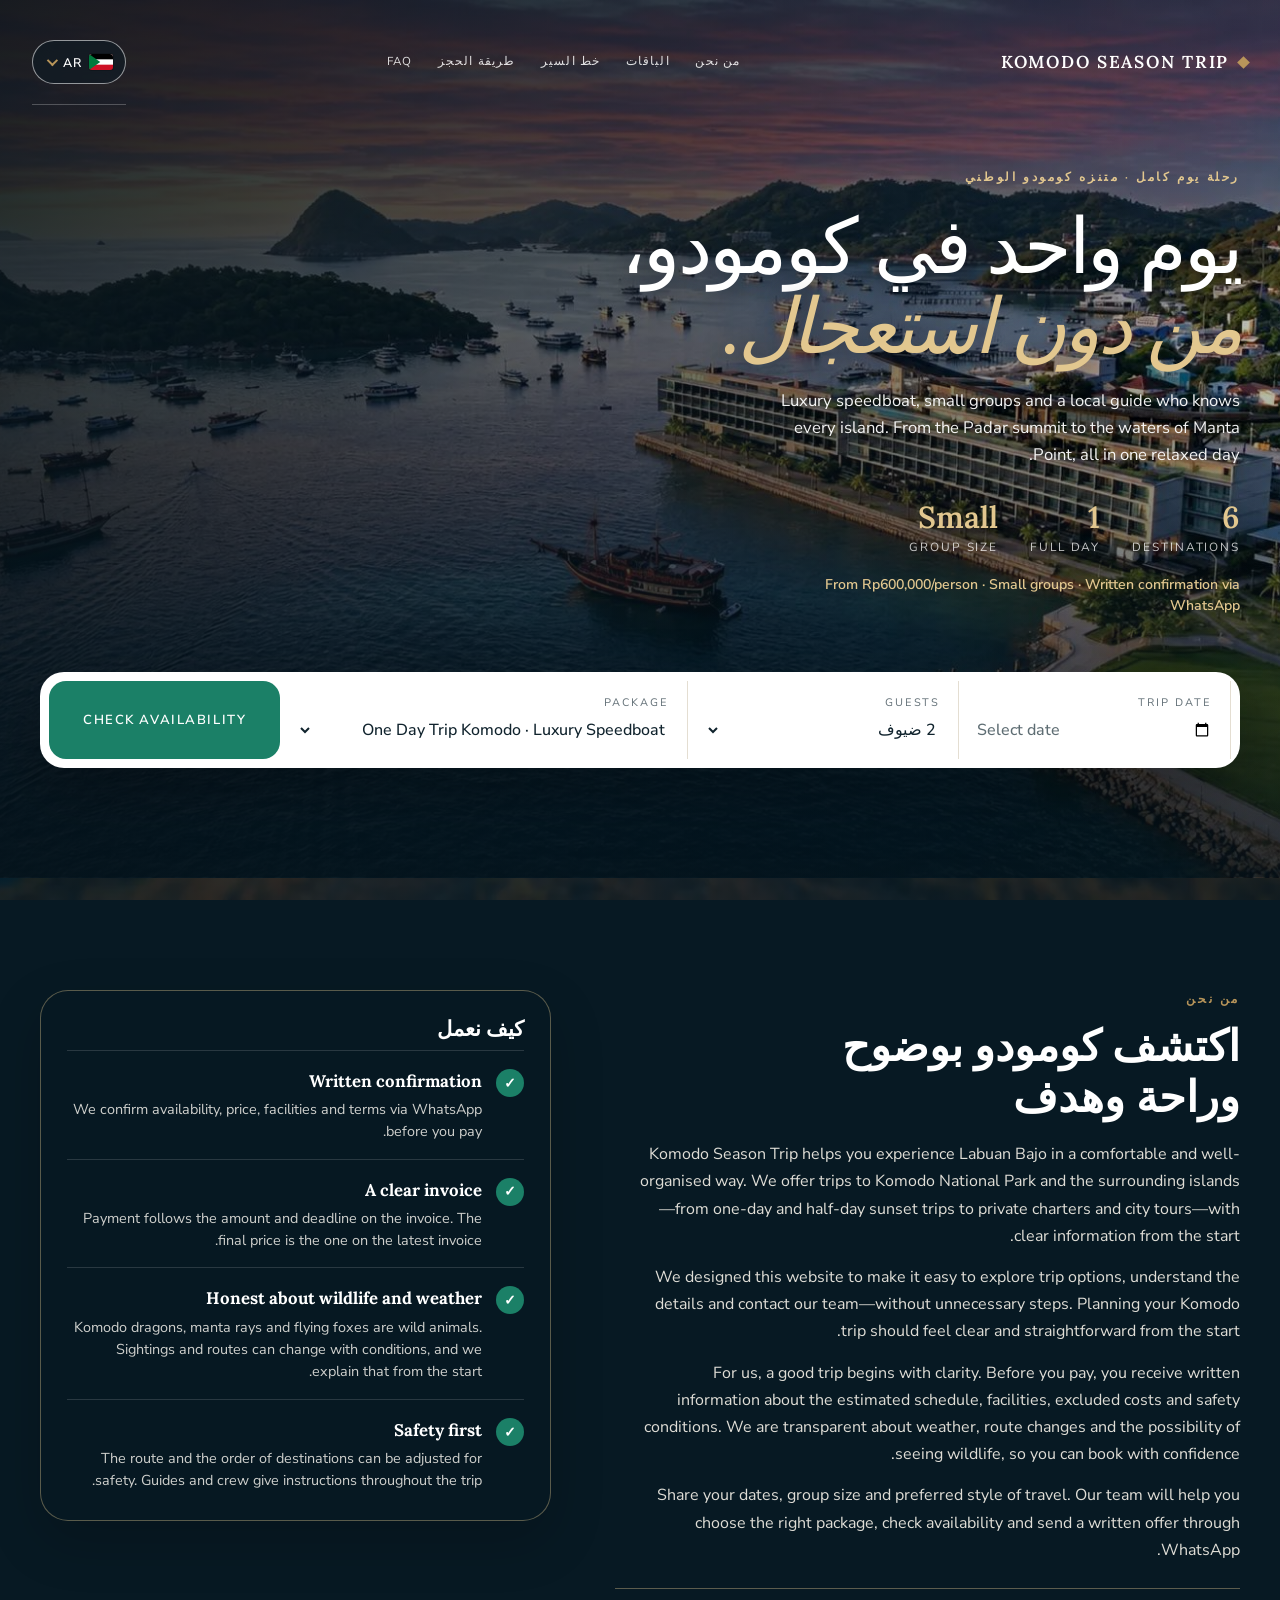
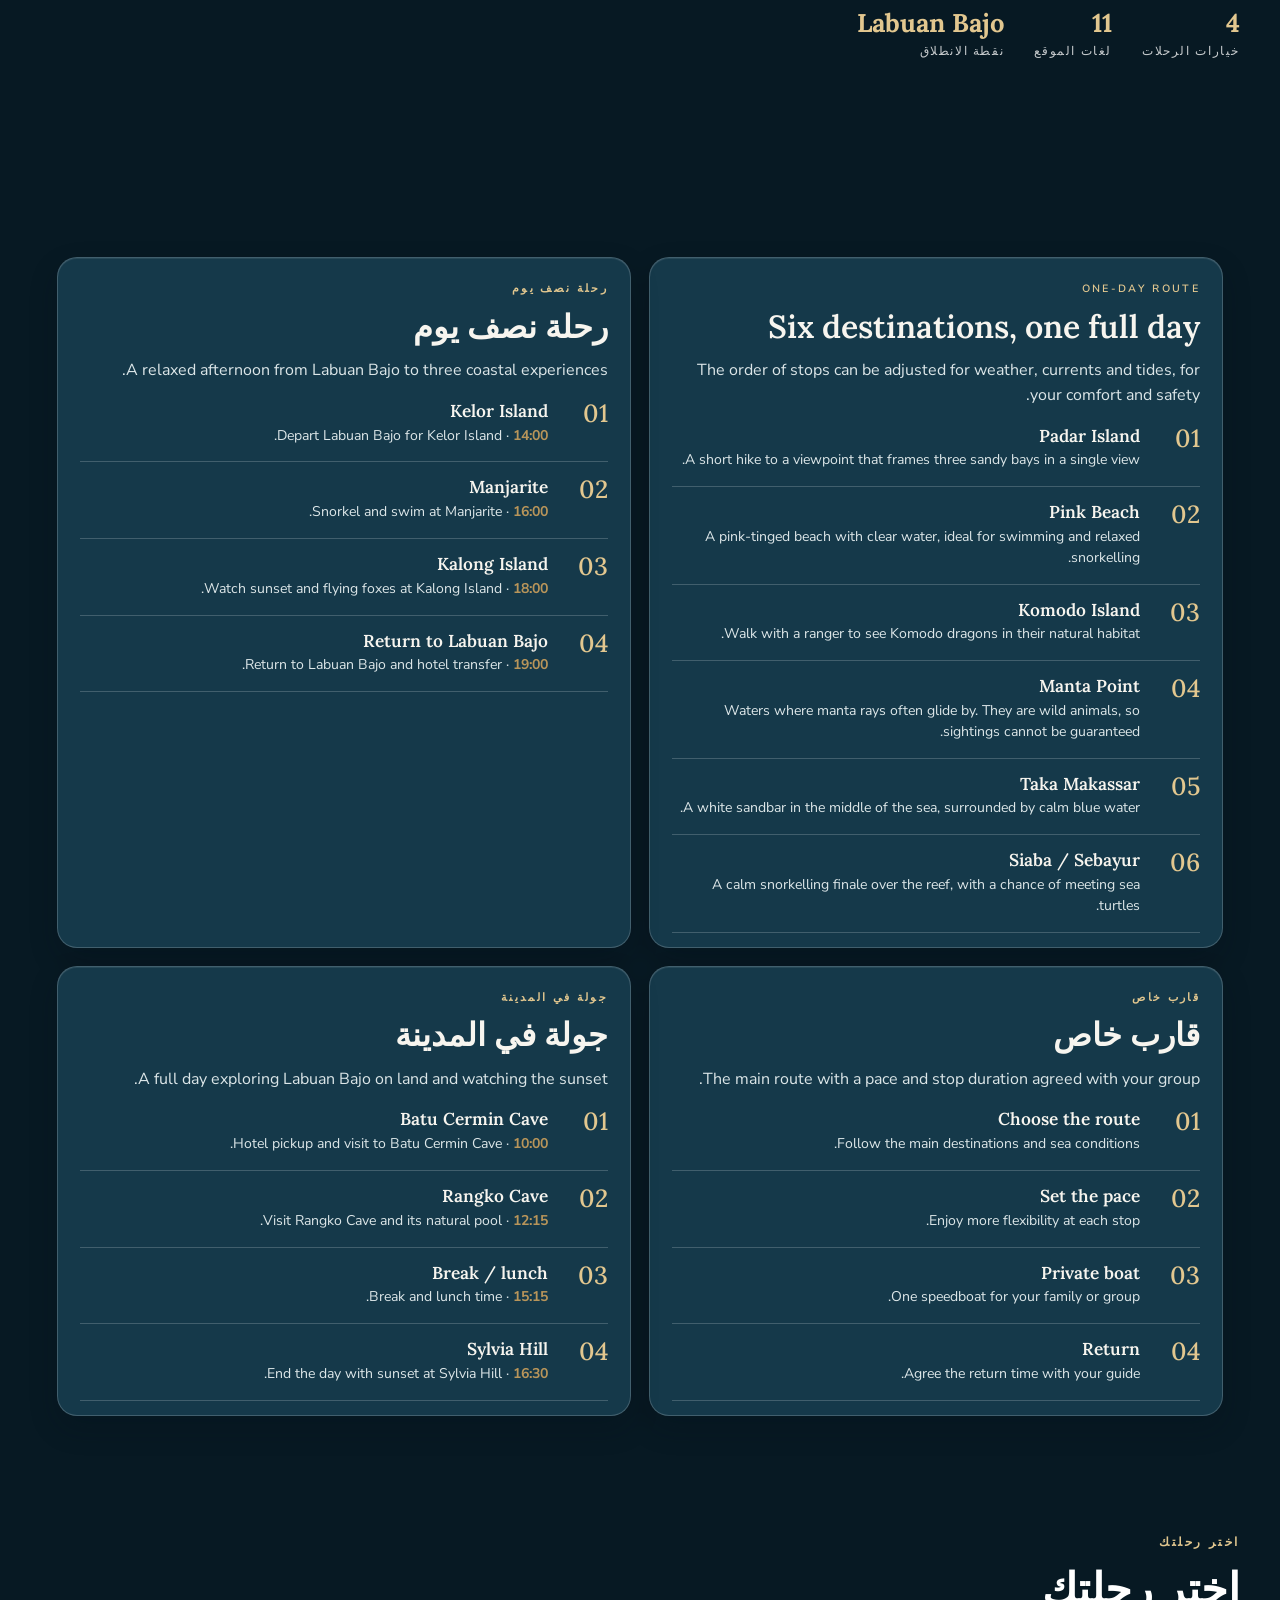
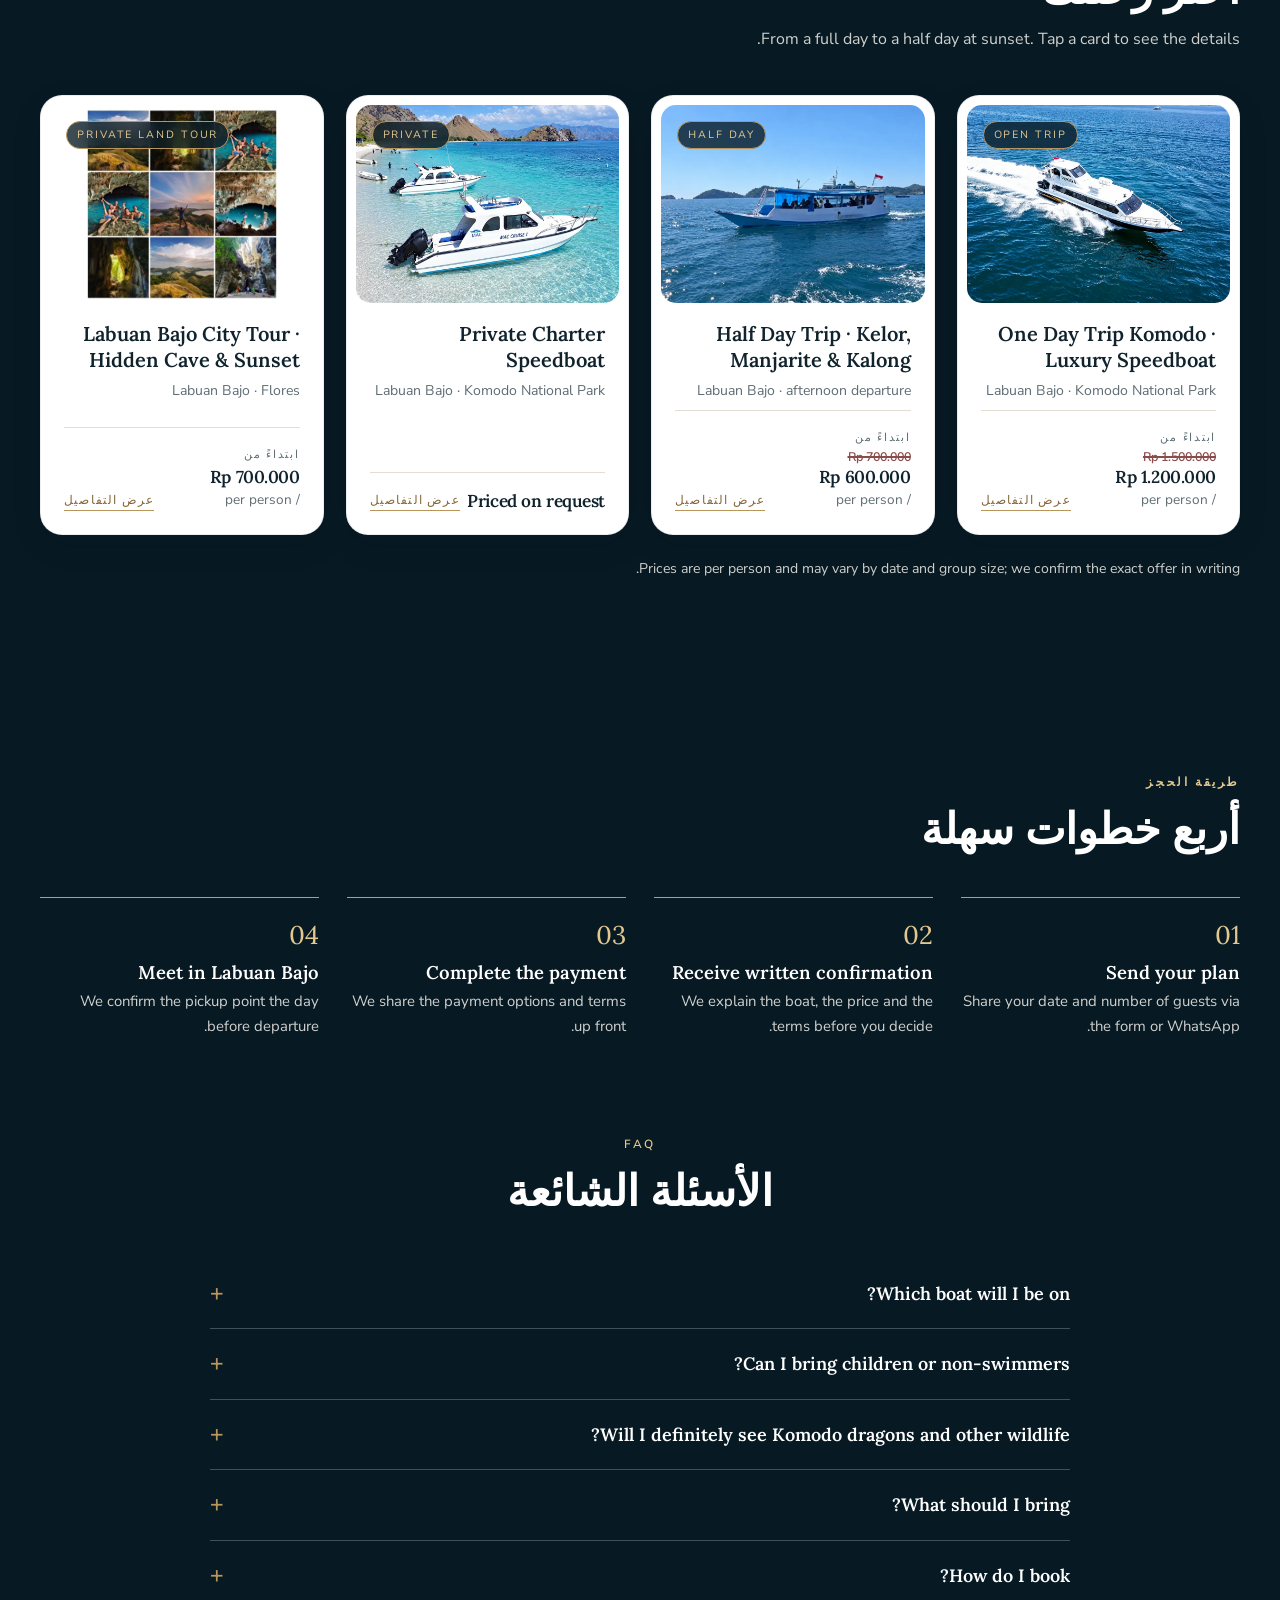
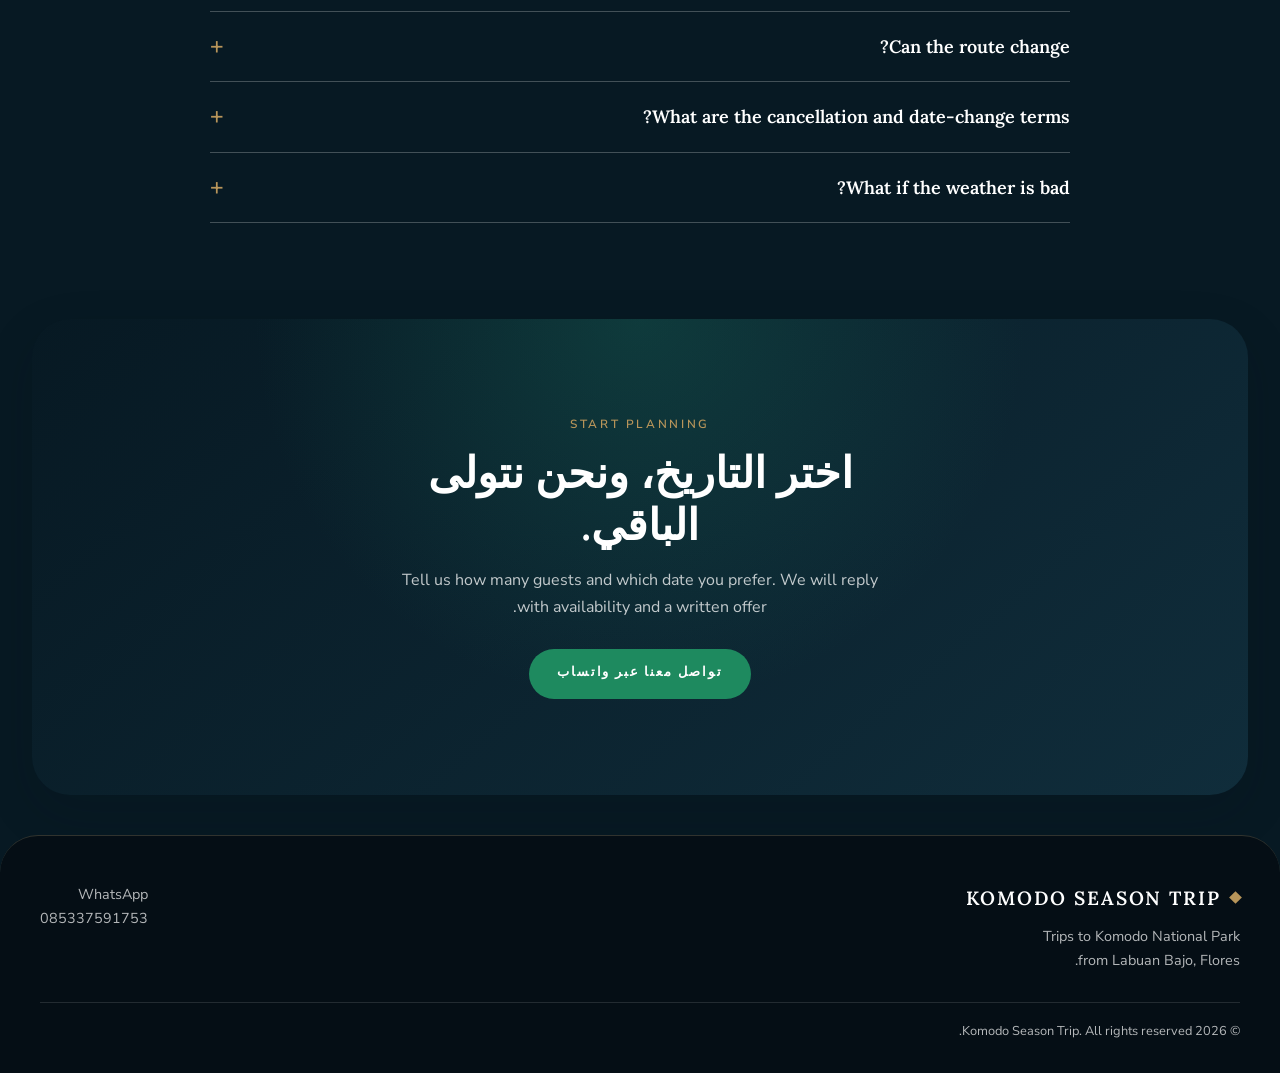
==== ar.html @ 8cfcc33c "Add files via upload" ====
<!DOCTYPE html>
<html lang="ar" dir="rtl">
<head>
<meta charset="UTF-8">
<meta name="viewport" content="width=device-width, initial-scale=1, viewport-fit=cover">
<title>رحلات جزر كومودو من لابوان باجو | Komodo Season Trip</title>
<meta name="description" content="Komodo National Park tours from Labuan Bajo: luxury speedboat one day trip, half day sunset at Kalong Island, private charter and Rangko Cave city tour. Small groups, book via WhatsApp.">
<meta name="robots" content="index,follow,max-image-preview:large">
<meta property="og:type" content="website"><meta property="og:site_name" content="Komodo Season Trip">
<meta property="og:title" content="Komodo Island Tours from Labuan Bajo | Komodo Season Trip"><meta property="og:description" content="Komodo National Park tours from Labuan Bajo: luxury speedboat one day trip, half day sunset at Kalong Island, private charter and Rangko Cave city tour. Small groups, book via WhatsApp.">
<meta property="og:locale" content="ar_AE"><meta property="og:locale:alternate" content="id_ID"><meta property="og:locale:alternate" content="zh_CN"><meta property="og:locale:alternate" content="ms_MY"><meta property="og:locale:alternate" content="ru_RU"><meta property="og:locale:alternate" content="es_ES"><meta property="og:locale:alternate" content="pt_PT"><meta property="og:locale:alternate" content="it_IT"><meta property="og:locale:alternate" content="de_DE">
<meta property="og:image" content="https://darwin9415.github.io/Komodo-season-trip/hero.webp">
<meta name="twitter:card" content="summary_large_image">
<link rel="alternate" hreflang="id" href="https://darwin9415.github.io/Komodo-season-trip/">
<link rel="alternate" hreflang="en" href="https://darwin9415.github.io/Komodo-season-trip/en.html">
<link rel="alternate" hreflang="zh" href="https://darwin9415.github.io/Komodo-season-trip/zh.html">
<link rel="alternate" hreflang="ms" href="https://darwin9415.github.io/Komodo-season-trip/ms.html">
<link rel="alternate" hreflang="ru" href="https://darwin9415.github.io/Komodo-season-trip/ru.html">
<link rel="alternate" hreflang="es" href="https://darwin9415.github.io/Komodo-season-trip/es.html">
<link rel="alternate" hreflang="pt" href="https://darwin9415.github.io/Komodo-season-trip/pt.html">
<link rel="alternate" hreflang="it" href="https://darwin9415.github.io/Komodo-season-trip/it.html">
<link rel="alternate" hreflang="de" href="https://darwin9415.github.io/Komodo-season-trip/de.html"><link rel="alternate" hreflang="fr" href="https://darwin9415.github.io/Komodo-season-trip/fr.html"><link rel="alternate" hreflang="ar" href="https://darwin9415.github.io/Komodo-season-trip/ar.html">
<link rel="alternate" hreflang="x-default" href="https://darwin9415.github.io/Komodo-season-trip/">
<link rel="canonical" href="https://darwin9415.github.io/Komodo-season-trip/en.html">
<meta property="og:url" content="https://darwin9415.github.io/Komodo-season-trip/en.html">
<link rel="preconnect" href="https://fonts.googleapis.com">
<link rel="preconnect" href="https://fonts.gstatic.com" crossorigin>
<link href="https://fonts.googleapis.com/css2?family=Lora:ital,wght@0,500;0,600;0,700;1,500&family=Nunito+Sans:wght@400;500;600;700&display=swap" rel="stylesheet">
<script type="application/ld+json">{"@context":"https://schema.org","@graph":[{"@type":"TravelAgency","name":"Komodo Season Trip","telephone":"+6285337591753","areaServed":"Labuan Bajo, Flores, Indonesia","description":"Komodo National Park tours from Labuan Bajo: luxury speedboat one day trip, half day sunset at Kalong Island, private charter and Rangko Cave city tour. Small groups, book via WhatsApp."},{"@type":"TouristTrip","name":"One Day Trip Komodo · Luxury Speedboat","description":"An open (shared) full-day trip to six destinations in Komodo National Park by tourist speedboat from Labuan Bajo: Padar Island, Pink Beach, Komodo Island, Manta Point, Taka Makassar and Siaba or Sebayur. Hotel pickup in the Labuan Bajo area, lunch and a local guide are included.","provider":{"@type":"TravelAgency","name":"Komodo Season Trip"},"offers":{"@type":"Offer","priceCurrency":"IDR","price":"1200000"}},{"@type":"TouristTrip","name":"رحلة نصف يوم · Kelor, Manjarite & Kalong","description":"A relaxed half-day trip: sail from Labuan Bajo in the afternoon, stop at the unspoiled beach of Kelor Island, snorkel at Manjarite, then end the day with the sunset and thousands of flying foxes at Kalong Island. Hotel pickup and drop-off are included.","provider":{"@type":"TravelAgency","name":"Komodo Season Trip"},"offers":{"@type":"Offer","priceCurrency":"IDR","price":"600000"}},{"@type":"TouristTrip","name":"Private Charter Speedboat","description":"Charter a whole speedboat just for your family or group. The route follows the main package, while the pace and the time spent at each stop follow your wishes.","provider":{"@type":"TravelAgency","name":"Komodo Season Trip"}},{"@type":"TouristTrip","name":"Labuan Bajo جولة في المدينة · Hidden Cave & Sunset","description":"A private day exploring the land side of Labuan Bajo: walking through Batu Cermin Cave, swimming in the clear pool of Rangko Cave, then ending with sunset at Sylvia Hill. Three experiences in one trip for 2–6 guests.","provider":{"@type":"TravelAgency","name":"Komodo Season Trip"},"offers":{"@type":"Offer","priceCurrency":"IDR","price":"700000"}}]}</script>
<style>
:root{--navy:#08151f;--navy2:#0f2a3c;--gold:#b8955a;--gold2:#dcc08c;--ivory:#f6f3ed;--stone:#ebe5d9;--ink:#101c27;--muted:#67727c;--line:#e0d9ca;
--serif:"Lora",Georgia,"Times New Roman",serif;--sans:"Nunito Sans","Segoe UI",Arial,sans-serif}
*{box-sizing:border-box;margin:0;padding:0}
html{scroll-behavior:smooth}
body{font-variant-numeric:lining-nums;font-family:var(--sans);background:var(--ivory);color:var(--ink);line-height:1.65;font-size:16px;-webkit-font-smoothing:antialiased}
a{color:inherit;text-decoration:none}
svg{display:block}
:focus-visible{outline:2px solid var(--gold);outline-offset:3px}
.wrap{width:min(1140px,90%);margin-inline:auto}
.hide{display:none!important}
.eyebrow{font-size:.74rem;letter-spacing:.22em;text-transform:uppercase;color:var(--gold);font-weight:600}
h1,h2,h3{font-family:var(--serif);font-weight:600;letter-spacing:0;line-height:1.2}
h2{font-size:clamp(1.8rem,3.8vw,2.7rem)}
.btn{display:inline-block;background:var(--gold);color:#08151f;border:0;border-radius:2px;padding:14px 28px;font:600 .82rem var(--sans);letter-spacing:.14em;text-transform:uppercase;cursor:pointer;transition:background .2s}
.btn:hover{background:var(--gold2)}
.btn.ghost{background:transparent;color:inherit;border:1px solid currentColor}
.btn.ghost:hover{background:rgba(184,149,90,.12)}

/* header */
header.top{position:absolute;inset:0 0 auto;z-index:10;color:#fff}
.top .wrap{display:flex;align-items:center;justify-content:space-between;padding-block:24px;gap:20px}
.logo{font-family:var(--serif);font-size:1.15rem;font-weight:600;letter-spacing:.12em;text-transform:uppercase;display:flex;align-items:center;gap:12px}
.logo i{width:9px;height:9px;background:var(--gold);transform:rotate(45deg)}
nav.menu{display:flex;gap:34px;font-size:.82rem;letter-spacing:.12em;text-transform:uppercase}
nav.menu a{opacity:.85;padding:4px 0;border-bottom:1px solid transparent}
nav.menu a:hover{opacity:1;border-color:var(--gold)}
.top .btn{padding:10px 20px}
@media(max-width:860px){nav.menu{display:none}}

/* hero */
.hero{position:relative;color:#fff;min-height:720px;padding:190px 0 0;overflow:hidden;background:#08151f center/cover no-repeat}
.glow{position:absolute;right:10%;top:150px;width:420px;height:420px;border-radius:50%;background:radial-gradient(circle,rgba(220,192,140,.55),rgba(184,149,90,0) 66%);pointer-events:none}
.hero svg.scene{position:absolute;left:0;right:0;bottom:0;width:100%;height:42%;min-height:200px}
.hero .wrap{position:relative;z-index:2}
.hero h1{font-size:clamp(2.4rem,6vw,4.7rem);max-width:12ch;margin-top:18px;font-weight:500}
.hero h1 em{color:var(--gold2);font-style:italic}
.hero .lead{margin-top:22px;max-width:50ch;font-size:1.06rem;color:rgba(255,255,255,.82)}
.facts{display:flex;gap:34px;margin-top:34px;flex-wrap:wrap}
.facts div b{display:block;font-family:var(--serif);font-size:1.8rem;font-weight:600;color:var(--gold2);line-height:1}
.facts div span{font-size:.74rem;letter-spacing:.16em;text-transform:uppercase;opacity:.75}
.cari{position:relative;z-index:3;margin-top:56px;margin-bottom:-52px;background:#fff;color:var(--ink);padding:10px;display:grid;grid-template-columns:1fr 1fr 1.5fr auto;gap:0;box-shadow:0 30px 60px rgba(4,12,20,.35)}
.cari > div{padding:12px 20px;border-right:1px solid var(--line)}
.cari label{display:block;font-size:.68rem;letter-spacing:.18em;text-transform:uppercase;color:var(--muted);margin-bottom:2px}
.cari input,.cari select{width:100%;border:0;background:transparent;font:500 1rem var(--sans);color:var(--ink);padding:4px 0}
.cari .btn{align-self:stretch;border-radius:0;padding-inline:34px}
@media(max-width:900px){.cari{grid-template-columns:1fr 1fr;margin-bottom:-90px}.cari > div{border-bottom:1px solid var(--line)}.cari .btn{grid-column:1/-1;padding-block:16px}}
@media(max-width:520px){.cari{grid-template-columns:1fr}.cari > div{border-right:0}}


section{padding-block:80px}
.sec-head{max-width:640px;margin-bottom:42px}
.sec-head p{color:var(--muted);margin-top:12px}

/* paket */
.cards{display:grid;grid-template-columns:repeat(4,1fr);gap:24px}
@media(max-width:1100px){.cards{grid-template-columns:1fr 1fr}}
@media(max-width:620px){.cards{grid-template-columns:1fr}}
.card{background:#fff;border:1px solid var(--line);cursor:pointer;display:flex;flex-direction:column;transition:transform .25s,box-shadow .25s}
.card:hover{transform:translateY(-4px);box-shadow:0 22px 40px rgba(8,21,31,.12)}
.thumb{height:220px;position:relative;display:grid;place-items:center;color:var(--gold2)}
.has-photo{background-size:cover;background-position:center}.has-photo svg{display:none}
.t1{background:linear-gradient(145deg,#0f2a3c,#08151f)}
.t2{background:linear-gradient(145deg,#14485a,#0a2233)}
.t3{background:linear-gradient(145deg,#1d3a4a,#0a1b27)}
.thumb svg{width:84px;height:84px;opacity:.9}
.tag{position:absolute;left:16px;top:16px;background:rgba(8,21,31,.6);backdrop-filter:blur(4px);font-size:.66rem;letter-spacing:.18em;text-transform:uppercase;border:1px solid var(--gold);color:var(--gold2);padding:4px 10px}
.card .body{padding:24px;display:flex;flex-direction:column;gap:6px;flex:1}
.card h3{font-size:1.25rem}
.where{color:var(--muted);font-size:.88rem}
.score{font-size:.88rem;color:var(--muted)}.score b{color:var(--gold)}
.meta{margin-top:auto;padding-top:18px;border-top:1px solid var(--line);display:flex;justify-content:space-between;align-items:end;gap:10px}
.price small{display:block;font-size:.68rem;letter-spacing:.16em;text-transform:uppercase;color:var(--muted)}
.meta .price{display:flex;flex-direction:column;align-items:flex-start;gap:2px;min-width:0}.meta .price .price-old{display:block!important;margin:0;color:#8b4b4b;font-family:var(--sans);font-size:.86rem;font-weight:600;line-height:1.25;text-decoration-line:line-through;text-decoration-color:#8b4b4b;text-decoration-thickness:2px;white-space:nowrap}.meta .price strong{display:block;color:var(--ink);font-size:1.4rem;line-height:1.2}.price .price-old{display:block;margin:2px 0 0;color:var(--muted);font-size:.82rem;font-weight:500;line-height:1.2;text-decoration:line-through;text-decoration-thickness:1.5px}.price strong{font-family:var(--serif);font-size:1.35rem;font-weight:600}
.price em{font-style:normal;color:var(--muted);font-size:.85rem}
.more{font-size:.74rem;letter-spacing:.16em;text-transform:uppercase;color:var(--gold);border-bottom:1px solid var(--gold)}
.note{margin-top:22px;font-size:.88rem;color:var(--muted)}

/* rute */
.rute{background:linear-gradient(135deg,#fbfaf5 0%,#f7f5ed 48%,#eef5f2 100%);border:1px solid rgba(184,149,90,.22);box-shadow:0 18px 44px rgba(8,21,31,.10)}
.rgrid{display:grid;grid-template-columns:.9fr 1.1fr;gap:60px}
@media(max-width:860px){.rgrid{grid-template-columns:1fr;gap:30px}}
.rgrid .sec-head{position:sticky;top:40px;align-self:start}
@media(max-width:860px){.rgrid .sec-head{position:static}}
.stops{list-style:none}
.stops li{display:grid;grid-template-columns:70px 1fr;gap:16px;padding:22px 0;border-bottom:1px solid var(--line)}
.stops li:first-child{padding-top:0}
.stops b{font-family:var(--serif);font-size:1.9rem;color:var(--gold);line-height:1;font-weight:500}
.stops h3{font-size:1.25rem}
.stops p{color:var(--muted);font-size:.96rem;margin-top:4px}
.route-swipe-hint{display:flex;align-items:center;justify-content:center;gap:10px;width:max-content;max-width:100%;margin:14px auto 0;padding:7px 14px;border:1px solid rgba(184,149,90,.3);border-radius:999px;background:rgba(255,255,255,.74);color:var(--muted);font-size:.8rem;line-height:1.4;text-align:center}.route-swipe-hint span{color:var(--gold);font-size:1.15rem;font-weight:700}
.route-time{font-weight:700;color:var(--gold);white-space:nowrap}
.route-slides{display:block;width:100%;max-width:100%;height:auto;max-height:min(62vh,620px);min-height:0;overflow-x:hidden;overflow-y:auto;overscroll-behavior:auto;-webkit-overflow-scrolling:touch;scrollbar-width:thin;scrollbar-color:var(--gold) transparent;margin:0;padding:0 14px 8px;background:linear-gradient(180deg,rgba(255,255,255,.88),rgba(239,246,242,.78));border:1px solid rgba(184,149,90,.2);border-radius:22px;box-shadow:inset 0 1px 0 rgba(255,255,255,.85)}.route-slides::-webkit-scrollbar{width:8px}.route-slides::-webkit-scrollbar-thumb{background:var(--gold);border:2px solid rgba(255,255,255,.75);border-radius:8px}.route-slides::-webkit-scrollbar-track{background:rgba(224,217,202,.35);border-radius:8px}

.route-slide{display:block;width:100%;background:transparent;border:0;border-radius:0;padding:0}.route-slide+.route-slide{margin-top:30px;padding-top:30px;border-top:1px solid var(--line)}
.route-slide-grid{display:block;width:100%;background:transparent;border:0;border-radius:0;padding:0;box-shadow:none}
.route-slide .sec-head{margin-bottom:0}
.route-slide .sec-head h2{margin-top:10px;color:var(--ink)}
.route-slide .sec-head p{color:var(--muted);margin-top:12px}
.route-slide .eyebrow{font-size:.66rem;color:var(--gold)}
.route-stops{list-style:none;margin:0;padding:0}
.route-stops li{display:grid;grid-template-columns:70px 1fr;gap:16px;padding:22px 0;border-bottom:1px solid var(--line)}
.route-stops li:first-child{padding-top:0}
.route-stops b{font-family:var(--serif);font-size:1.9rem;color:var(--gold);line-height:1;font-weight:500}
.route-stops h3{font-size:1.25rem;margin:0;color:var(--ink)}
.route-stops p{color:var(--muted);font-size:.96rem;margin-top:4px;line-height:1.55}
@media(max-width:860px){.route-stops li{grid-template-columns:58px 1fr}}
@media(max-width:700px){.route-slides{max-height:min(58vh,520px);overflow-y:auto;padding:0 12px 8px}}



/* cara pesan */
.steps{display:grid;grid-template-columns:repeat(4,1fr);gap:28px;counter-reset:s}
@media(max-width:900px){.steps{grid-template-columns:repeat(2,1fr)}}
@media(max-width:520px){.steps{grid-template-columns:1fr}}
.step{counter-increment:s;border-top:1px solid var(--gold);padding-top:16px}
.step::before{content:"0" counter(s);font-family:var(--serif);font-size:1.6rem;color:var(--gold)}
.step h3{font-size:1.15rem;margin:4px 0 6px}
.step p{color:var(--muted);font-size:.93rem}

/* faq */
.faq{max-width:820px;margin-inline:auto}
details{border-bottom:1px solid var(--line);padding:20px 0}
summary{cursor:pointer;list-style:none;display:flex;justify-content:space-between;gap:16px;font-family:var(--serif);font-size:1.12rem;font-weight:600}
summary::-webkit-details-marker{display:none}
summary::after{content:"+";color:var(--gold);font-size:1.6rem;line-height:1}
details[open] summary::after{content:"–"}
details p{color:var(--muted);margin-top:10px;max-width:66ch}

/* cta */
.cta{background:linear-gradient(135deg,var(--navy),var(--navy2));color:#fff;text-align:center}
.cta h2{max-width:18ch;margin:12px auto 0}
.cta p{color:rgba(255,255,255,.75);margin:16px auto 28px;max-width:48ch}
footer.foot{background:#050e15;color:rgba(255,255,255,.7);padding:46px 0 30px;font-size:.9rem}
.foot .row{display:flex;justify-content:space-between;flex-wrap:wrap;gap:24px}
.foot .logo{color:#fff;font-size:1.2rem}
.foot a:hover{color:var(--gold2)}
.foot .copy{margin-top:30px;padding-top:18px;border-top:1px solid rgba(255,255,255,.12);font-size:.8rem}

/* panel detail – modal full dengan sudut membulat */
.overlay{
  position:fixed;inset:0;z-index:50;
  background:rgba(0,0,0,.4);
  opacity:0;visibility:hidden;
  transition:opacity .25s ease,visibility .25s ease;
}
.overlay.on{opacity:1;visibility:visible}
.panel{
  position:fixed;
  left:50%;
  top:50%;
  right:auto;bottom:auto;
  width:min(1100px,calc(100vw - 40px));
  max-width:calc(100vw - 40px);
  height:min(92vh,900px);
  max-height:min(92vh,900px);
  background:#fff;
  z-index:60;
  transform:translate(-50%,-46%) scale(.985);
  opacity:0;visibility:hidden;
  transition:transform .28s ease,opacity .28s ease,visibility .28s ease;
  display:flex;flex-direction:column;
  border-radius:24px;
  overflow:hidden;
  box-shadow:0 28px 70px rgba(8,21,31,.32);
  color:var(--ink);
  pointer-events:none;
}
.panel.on{
  transform:translate(-50%,-50%) scale(1);
  opacity:1;visibility:visible;
  pointer-events:auto;
}
.panel .scroll{overflow-y:auto;flex:1;min-height:0;-webkit-overflow-scrolling:touch;padding-bottom:12px}
.p-hero{height:auto;aspect-ratio:16/9;max-height:320px;position:relative;display:grid;place-items:center;color:var(--gold2);margin:0;border-radius:0}
.p-hero.has-photo{background-size:cover;background-position:center}
.p-hero.gal{aspect-ratio:16/9;max-height:340px}
.p-hero svg{width:100px;height:100px}
.p-close{
  position:absolute;right:16px;top:16px;z-index:5;
  width:42px;height:42px;border-radius:50%;
  border:1px solid rgba(255,255,255,.5);
  background:rgba(8,21,31,.55);color:#fff;
  font-size:1.45rem;cursor:pointer;line-height:1;
  display:grid;place-items:center;
  transition:background .2s,border-color .2s;
}
.p-close:hover{background:rgba(8,21,31,.85);border-color:var(--gold)}
.p-body{padding:26px 32px 10px}
.p-body h2{font-size:1.75rem;color:var(--ink)}
.p-sub{color:var(--muted);margin-top:4px}
.p-score{margin-top:10px;color:var(--muted);font-size:.9rem}.p-score b{color:var(--gold)}
.p-body p.desc{margin-top:16px;max-width:70ch}
.p-body h3{font-size:1.15rem;margin:26px 0 12px;color:var(--ink)}
.spec{display:grid;grid-template-columns:1fr 1fr;gap:1px;background:var(--line);border:1px solid var(--line);border-radius:16px;overflow:hidden}
.spec div{background:#fff;padding:14px 16px}
.spec small{display:block;color:var(--muted);font-size:.66rem;letter-spacing:.16em;text-transform:uppercase}
.spec b{font-size:.95rem;font-weight:500}
.tiers{grid-template-columns:repeat(3,1fr)}.tiers b{font-family:var(--serif);font-size:1.1rem;font-weight:600}
.chips{display:flex;flex-wrap:wrap;gap:8px;list-style:none}
.chips li{border:1px solid var(--line);padding:5px 14px;font-size:.84rem;border-radius:999px}
.itin{list-style:none;border-left:1px solid var(--gold);margin:0 0 0 6px;max-width:100%}.itin li{display:grid;grid-template-columns:max-content minmax(0,1fr);align-items:start;column-gap:16px;padding:0 0 10px 20px;position:relative;width:fit-content;max-width:100%}.itin li::before{content:"";position:absolute;left:-5px;top:7px;width:9px;height:9px;background:var(--gold);transform:rotate(45deg)}.itin b{font-weight:700;font-size:.92rem;letter-spacing:.01em;white-space:nowrap}.itin span{color:var(--muted);font-size:.9rem;min-width:0}
.pinc{display:grid;grid-template-columns:1fr 1fr;gap:16px}
@media(max-width:480px){.pinc{grid-template-columns:1fr}}
.pinc ul{list-style:none;font-size:.9rem}
.pinc li{padding:4px 0 4px 20px;position:relative}
.pinc .y li::before{content:"✓";color:var(--gold);position:absolute;left:0;font-weight:700}
.pinc .n li::before{content:"–";color:var(--muted);position:absolute;left:3px}
.book{
  border-top:1px solid var(--line);
  padding:16px 28px 20px;
  display:flex;align-items:center;gap:14px;
  background:#fff;flex-shrink:0;flex-wrap:wrap;
}
.book .price{flex:1;min-width:120px}
.book input[type=date]{border:1px solid var(--line);padding:10px 12px;font:inherit;background:#fff;max-width:170px;border-radius:12px}
.book .btn{padding:12px 22px;border-radius:999px}
@media(max-width:700px){
  .panel{
    width:calc(100vw - 16px);
    max-width:calc(100vw - 16px);
    height:min(94vh,100%);
    max-height:min(94vh,100%);
    border-radius:20px;
  }
  /* Keep the 16:9 ratio on photo slides on small screens. */
  .p-hero,.p-hero.gal{max-height:none}
  .book input[type=date]{flex:1;max-width:none}
  .p-body{padding:18px 18px 8px}
  .p-body h2{font-size:1.4rem}
  .p-body p.desc{max-width:none}
}
body.lock{overflow:hidden}

/* dialog pesanan */
dialog.od{border:0;width:min(480px,94vw);padding:0;margin:auto;color:var(--ink);background:#fff}
dialog.od::backdrop{background:rgba(4,12,20,.65)}
.od form,.od .o-done{padding:30px;display:grid;gap:14px}
.od h2{font-size:1.65rem}
.od .o-boat{color:var(--gold);font-weight:600;margin-top:-6px}
.od label{display:block;font-size:.68rem;letter-spacing:.16em;text-transform:uppercase;color:var(--muted);margin-bottom:4px}
.od input,.od textarea{width:100%;border:1px solid var(--line);padding:11px 12px;font:inherit;background:#fff;color:var(--ink)}
.od textarea{min-height:76px;resize:vertical}
.o-two{display:grid;grid-template-columns:1fr 1fr;gap:12px}
@media(max-width:420px){.o-two{grid-template-columns:1fr}}
.o-err{color:#b3261e;font-size:.9rem}
.o-act{display:flex;gap:10px;justify-content:flex-end;flex-wrap:wrap}
.od .btn.ghost{color:var(--ink)}

/* foto latar hero (tertanam, tidak perlu file terpisah) */
.hero{background-image:linear-gradient(90deg,rgba(8,21,31,.78) 0%,rgba(8,21,31,.45) 55%,rgba(8,21,31,.2) 100%),linear-gradient(180deg,rgba(8,21,31,.55) 0%,rgba(8,21,31,0) 30%,rgba(8,21,31,0) 62%,rgba(8,21,31,.7) 100%),url(hero.webp);background-position:center 55%}
.hero h1{max-width:15ch;text-wrap:balance;text-shadow:0 2px 24px rgba(4,12,20,.45)}
.hero .lead,.facts{text-shadow:0 1px 14px rgba(4,12,20,.5)}
/* header rapi di layar menengah */
.logo{white-space:nowrap;font-size:1.3rem;letter-spacing:.12em}
nav.menu{gap:28px}nav.menu a,.top .btn{white-space:nowrap}
@media(max-width:980px){nav.menu{display:none}}

/* ===== bingkai melengkung & foto sesuai bingkai ===== */
.btn{border-radius:999px}
.top .btn.ghost{border-radius:999px}
.hero{border-radius:0}
.cari{border-radius:30px}.cari .btn{border-radius:22px}
.card{border-radius:26px;overflow:hidden;padding:12px}
.card .body{padding:18px 10px 8px}
.thumb{height:auto;aspect-ratio:4/3;border-radius:0}
.tag{border-radius:999px}
.panel{/* side radius disabled – using centered modal */}
.p-hero{/* aspect handled in modal panel CSS */}
.spec{border-radius:18px;overflow:hidden}
.chips li{border-radius:999px}
.book input[type=date],.od input,.od textarea{border-radius:14px}
dialog.od{border-radius:30px;overflow:hidden}
.rute,.cta{margin-inline:clamp(10px,2.5vw,36px);border-radius:38px}
.rute{border:1px solid var(--line)}
footer.foot{border-radius:38px 38px 0 0;margin-top:40px}
@media(max-width:600px){.panel{/* bottom sheet radius disabled */}}

/* ===== foto utama: bingkai persegi (tidak melengkung), rasio 4:3 pas dengan foto ===== */
.card{padding:10px}
.card .body{padding:20px 14px 14px}
.thumb{border-radius:0}
.p-hero{margin:14px 14px 0;border-radius:0;max-height:none}
/* foto selalu memenuhi frame (menimpa rule .t1/.t2 yang me-reset ukuran latar) */
.thumb.has-photo,.p-hero.has-photo{background-size:cover;background-position:center;background-repeat:no-repeat}
.thumb.has-photo.fit-contain,.p-hero.has-photo.fit-contain{background-size:contain;background-color:#fff}

/* ===== latar situs: foto Padar (sedikit blur) + warna huruf menyesuaikan ===== */
body{background:#0a1620;color:#f6f3ed}
body::before{content:"";position:fixed;inset:0;z-index:-1;background:linear-gradient(rgba(8,21,31,.46),rgba(8,21,31,.62)),url(bg.webp) center/cover no-repeat}
.pil h3,.sec-head h2,.step h3,summary{color:#fff}
.pil p,.sec-head p,.note,.step p,details p{color:rgba(246,243,237,.84)}
.pil b,.step::before{color:var(--gold2)}
.pil,.step{border-top-color:var(--gold2)}
#paket .eyebrow,#cara .eyebrow,#faq .eyebrow{color:var(--gold2)}
details{border-bottom-color:rgba(255,255,255,.24)}
.card,.rute,.panel{color:var(--ink)}
.card h3,.rute h2,.rute h3,.panel h2,.panel h3{color:var(--ink)}
.rute .sec-head p{color:var(--muted)}
.rute .eyebrow{color:var(--gold)}
/* tombol Cek ketersediaan: hijau */
.cari .btn{background:#1e8a5f;color:#fff}
.cari .btn:hover{background:#17724f}

/* ===== kotak pencarian di hero: tampil penuh & rapi di HP ===== */
html{overflow-x:hidden}
.hs{height:70px}
.cari>div{min-width:0}
.cari input,.cari select{min-width:0;max-width:100%}
.dph{position:relative}
.dph span{position:absolute;left:0;top:50%;transform:translateY(-50%);pointer-events:none;color:var(--muted);font-weight:500}
.dph.has span,.dph:focus-within span{display:none}
.dph:not(.has) input:not(:focus){color:transparent}
@media(max-width:900px){
  .hero{padding-top:150px}
  .hs{height:40px}
  .cari{grid-template-columns:1fr 1fr;margin-top:40px;margin-bottom:0;padding:8px;border-radius:26px}
  .cari>div{padding:10px 14px;border-right:0;border-bottom:1px solid var(--line)}
  .cari>div:nth-child(1){border-right:1px solid var(--line)}
  .cari>div:nth-child(3){grid-column:1/-1}
  .cari .btn{grid-column:1/-1;margin-top:8px;padding:16px;border-radius:20px}
}
@media(max-width:520px){
  .cari{grid-template-columns:1fr}
  .cari>div:nth-child(1){border-right:0}
}

/* ===== semua tombol WhatsApp berwarna hijau ===== */
a.btn[data-wa],#p-wa,#o-wa{background:#1e8a5f!important;color:#fff!important;border:0!important}
a.btn[data-wa]:hover,#p-wa:hover,#o-wa:hover{background:#17724f!important}
/* ===== bar pemesanan di panel: rapi di HP ===== */
.book .price strong,.book .price em{white-space:nowrap}
.book .dph{flex:1;min-width:150px}
.book .dph input[type=date]{width:100%;max-width:none;padding:11px 12px}
.book .dph span{left:14px}
@media(max-width:600px){
  .book{gap:10px}
  .book .price{flex:1 1 100%}
  .book .btn{flex:1 1 150px;text-align:center}
}

/* ===== galeri foto di panel detail ===== */
.p-hero.gal{display:block;background:#0a1620;overflow:hidden}
.gal .sl{position:absolute;inset:0;width:100%;height:100%;display:flex;overflow-x:auto;scroll-snap-type:x mandatory;scrollbar-width:none;-webkit-overflow-scrolling:touch}
.gal .sl::-webkit-scrollbar{display:none}
.gal figure{flex:0 0 100%;width:100%;min-width:100%;scroll-snap-align:center;position:relative;margin:0}
.gal figure img{width:100%;height:100%;object-fit:cover;display:block}
.gal figure.ct{background:#fff}
.gal figure.ct img{object-fit:contain}
.gal figcaption{position:absolute;left:0;right:0;bottom:0;padding:38px 16px 30px;background:linear-gradient(transparent,rgba(8,21,31,.75));color:#fff;font-size:.86rem}
.gal .cnt{position:absolute;left:14px;top:14px;z-index:2;background:rgba(8,21,31,.6);color:#fff;font-size:.74rem;letter-spacing:.1em;padding:5px 12px;border-radius:999px}
.gal .nav{position:absolute;top:50%;transform:translateY(-50%);z-index:2;width:38px;height:38px;border-radius:50%;border:1px solid rgba(255,255,255,.6);background:rgba(8,21,31,.55);color:#fff;font-size:1.4rem;line-height:1;cursor:pointer}
.gal .swipe-hint{position:absolute;left:50%;top:14px;transform:translateX(-50%);z-index:2;padding:5px 11px;border:1px solid rgba(255,255,255,.3);border-radius:999px;background:rgba(8,21,31,.62);color:#fff;font-size:.72rem;line-height:1.4;white-space:nowrap;pointer-events:none}
.gal .prev{left:10px}.gal .next{right:10px}
.gal .dots{position:absolute;left:0;right:0;bottom:12px;z-index:2;display:flex;justify-content:center;gap:6px}
.gal .dots i{width:7px;height:7px;border-radius:50%;background:rgba(255,255,255,.5);transition:width .2s}
.gal .dots i.on{background:var(--gold2);width:18px;border-radius:6px}
.p-close{z-index:3}
/* Desktop: make the gallery span the full modal width. */
@media(min-width:701px){
  /* Desktop mengikuti mode mobile: galeri penuh dengan rasio 16:9. */
  .p-hero.gal{height:auto;aspect-ratio:16/9;max-height:none}
  .gal figure img{object-fit:cover}
}
@media(hover:none){.gal .nav{display:none}}

/* ===== bagian informasi tambahan paket (aturan, FAQ) ===== */
.warn{margin-top:16px;padding:12px 14px;border-left:3px solid var(--gold);background:#faf6ec;border-radius:0 14px 14px 0;font-size:.92rem;line-height:1.55}
.inote{margin-top:10px;font-size:.88rem;color:var(--muted);line-height:1.55}
.xinfo{margin-top:26px}
.acc{border-top:1px solid var(--line)}.acc:last-child{border-bottom:1px solid var(--line)}
.acc>summary{cursor:pointer;list-style:none;display:flex;justify-content:space-between;gap:12px;padding:15px 0;font-family:var(--serif);font-size:1.08rem;font-weight:600}
.acc>summary::-webkit-details-marker{display:none}
.acc>summary::after{content:"+";color:var(--gold);font-size:1.4rem;line-height:1}
.acc[open]>summary::after{content:"–"}
.accb{padding:0 0 16px;font-size:.92rem;line-height:1.6}
.accb p{margin:0 0 10px}
.ilist{margin:0 0 10px 1.15rem;padding:0}.ilist li{margin:4px 0}
.qa{border-top:1px solid var(--line)}
.qa>summary{cursor:pointer;list-style:none;padding:11px 0;font-weight:600;font-size:.93rem;display:flex;justify-content:space-between;gap:10px}
.qa>summary::-webkit-details-marker{display:none}
.qa>summary::after{content:"+";color:var(--gold)}
.qa[open]>summary::after{content:"–"}
.qa p{margin:0 0 12px;color:var(--muted)}

/* ===== panel detail: tampilan rapi & profesional (semua paket, semua bahasa) ===== */
.p-body h3{display:flex;align-items:center;gap:10px;margin:30px 0 14px}
.p-body h3::before{content:"";width:22px;height:2px;background:var(--gold);flex:none}
.spec>div:last-child:nth-child(odd){grid-column:1/-1}
.itin b{font-weight:700;letter-spacing:.01em}
.callout{display:flex;gap:12px;align-items:flex-start;margin-top:14px;padding:13px 15px;background:#f1f6f8;border-radius:14px;font-size:.88rem;line-height:1.55;color:var(--ink)}
.callout b{flex:none;width:20px;height:20px;border-radius:50%;background:var(--gold);color:#fff;display:grid;place-items:center;font:700 .78rem var(--serif);font-style:italic;margin-top:1px}
.xinfo{margin-top:30px;display:grid;gap:10px}
.acc{border:1px solid var(--line);border-radius:16px;background:#fff;overflow:hidden}
.acc:last-child{border-bottom:1px solid var(--line)}
.acc>summary{color:var(--ink);padding:15px 16px;font-size:1.05rem}
.acc[open]>summary{background:#faf6ec;border-bottom:1px solid var(--line)}
.accb{padding:14px 16px 6px}
.accb p{color:var(--ink);margin:0 0 12px}
.accb p.inote{color:var(--muted);font-size:.86rem;margin:2px 0 12px}
.ilist{margin:0 0 12px;padding:0;list-style:none}
.ilist li{position:relative;padding:5px 0 5px 26px;font-size:.92rem;line-height:1.55}
.ilist li::before{content:"";position:absolute;left:8px;top:15px;width:6px;height:6px;background:var(--gold);transform:rotate(45deg)}
ol.ilist{counter-reset:o}ol.ilist li{counter-increment:o;padding-left:32px}
ol.ilist li::before{content:counter(o);left:0;top:6px;width:20px;height:20px;border-radius:50%;transform:none;background:var(--gold);color:#fff;font:700 .72rem var(--sans);display:grid;place-items:center}
.acc.yes .ilist li::before{content:"✓";left:3px;top:5px;width:auto;height:auto;background:none;transform:none;color:#1e8a5f;font:700 .95rem var(--sans)}
.acc.no .ilist li::before{content:"✕";left:3px;top:5px;width:auto;height:auto;background:none;transform:none;color:#b3261e;font:700 .85rem var(--sans)}
.qa{border-top:1px solid var(--line)}
.accb>.qa:first-child{border-top:0}
.qa>summary{color:var(--ink);padding:13px 0;font-weight:600;font-size:.95rem;line-height:1.4}
.qa p{color:var(--muted);margin:0 0 14px}
@media(prefers-reduced-motion:reduce){*{transition:none!important;scroll-behavior:auto!important}}

/* ===== Tentang kami ===== */
.about{padding:150px 0 10px;color:#f6f3ed}
.ab-grid{display:grid;grid-template-columns:1.1fr .9fr;gap:48px;align-items:start}
.ab-text h2{margin:10px 0 18px;max-width:20ch;color:#fff}
.ab-text p{color:rgba(246,243,237,.88);margin:0 0 14px;max-width:60ch;line-height:1.7}
.ab-facts{display:flex;gap:30px;flex-wrap:wrap;margin:24px 0 26px;padding-top:20px;border-top:1px solid rgba(220,192,140,.4)}
.ab-facts b{display:block;font-family:var(--serif);font-size:1.6rem;color:var(--gold2);line-height:1.1}
.ab-facts span{font-size:.72rem;letter-spacing:.14em;text-transform:uppercase;color:rgba(255,255,255,.78)}
.ab-card{background:rgba(8,21,31,.64);-webkit-backdrop-filter:blur(8px);backdrop-filter:blur(8px);border:1px solid rgba(220,192,140,.35);border-radius:28px;padding:26px 26px 12px}
.ab-card h3{font-family:var(--serif);font-size:1.3rem;color:#fff;margin:0 0 8px}
.ab-card ul{list-style:none;margin:0;padding:0}
.ab-card li{display:flex;gap:14px;padding:16px 0;border-top:1px solid rgba(255,255,255,.14)}
.ab-card .ck{flex:none;width:28px;height:28px;border-radius:50%;background:#1e8a5f;color:#fff;display:grid;place-items:center;font-weight:700;font-size:.9rem;margin-top:2px}
.ab-card li b{display:block;font-family:var(--serif);font-size:1.05rem;color:#fff;margin-bottom:3px}
.ab-card li p{margin:0;font-size:.9rem;color:rgba(246,243,237,.84);line-height:1.55}
@media(max-width:900px){.about{padding-top:60px}.ab-grid{grid-template-columns:1fr;gap:30px}}

/* ===== multi bahasa ===== */
.hr{display:flex;align-items:center;gap:10px}
.lang{position:relative}
.lang summary{list-style:none;cursor:pointer;border:1px solid rgba(255,255,255,.55);border-radius:999px;padding:9px 14px;font:600 .78rem var(--sans);letter-spacing:.04em;white-space:nowrap;display:flex;align-items:center;gap:6px;color:#fff;background:rgba(8,21,31,.28)}
.lang summary::-webkit-details-marker{display:none}
.lang ul{position:absolute;right:0;top:calc(100% + 8px);background:#fff;color:var(--ink);border-radius:18px;padding:6px;list-style:none;min-width:190px;box-shadow:0 18px 40px rgba(4,12,20,.3);z-index:30}
.lang li a{display:block;padding:10px 14px;border-radius:12px;font-size:.92rem}
.lang li a:hover,.lang li a[aria-current]{background:#f1ece2}
@media(max-width:560px){.top .btn{display:none}.logo{font-size:1rem;letter-spacing:.08em}}
h1,h2,h3{overflow-wrap:break-word;hyphens:auto}
.fl{width:24px;height:16px;border-radius:3px;box-shadow:0 0 0 1px rgba(0,0,0,.2);flex:none;display:block;overflow:hidden}
.lang summary{gap:8px}
.lang summary::after{content:"";width:6px;height:6px;border-right:2px solid currentColor;border-bottom:2px solid currentColor;transform:rotate(45deg) translateY(-2px);margin-left:2px;font-size:0}
.lang[open] summary::after{content:"";transform:rotate(-135deg) translateY(-1px)}
.lang li a{display:flex;align-items:center;gap:12px}
html[lang="zh"]{--sans:"Nunito Sans","PingFang SC","Hiragino Sans GB","Microsoft YaHei","Noto Sans SC",sans-serif;--serif:"Lora","Songti SC","Noto Serif SC","SimSun",serif}
html[lang="zh"] .hero h1{max-width:11em}
html[lang="zh"] .eyebrow,html[lang="zh"] .more,html[lang="zh"] .btn{letter-spacing:.04em}

/* ===== mobile hamburger & drawer ===== */
.nav-toggle{display:none;align-items:center;justify-content:center;width:44px;height:44px;border:1px solid rgba(255,255,255,.35);background:rgba(8,21,31,.35);backdrop-filter:blur(6px);border-radius:10px;cursor:pointer;color:#fff;padding:0;flex-shrink:0}
.nav-toggle svg{width:22px;height:22px}
.nav-toggle .ic-close{display:none}
.nav-toggle[aria-expanded="true"] .ic-open{display:none}
.nav-toggle[aria-expanded="true"] .ic-close{display:block}
.mnav{position:fixed;inset:0 0 auto 0;top:0;z-index:40;background:rgba(8,21,31,.97);color:#fff;padding:88px 24px 28px;transform:translateY(-110%);opacity:0;visibility:hidden;transition:transform .28s ease,opacity .28s ease,visibility .28s;max-height:100vh;overflow-y:auto;-webkit-overflow-scrolling:touch}
.mnav.on{transform:none;opacity:1;visibility:visible}
.mnav nav{display:flex;flex-direction:column;gap:4px}
.mnav a{display:block;padding:14px 8px;font-size:1rem;letter-spacing:.08em;text-transform:uppercase;border-bottom:1px solid rgba(255,255,255,.1);opacity:.92}
.mnav a:hover,.mnav a:focus-visible{opacity:1;color:var(--gold2)}
.mnav .mnav-wa{margin-top:22px;display:inline-flex;align-items:center;justify-content:center;width:100%;text-align:center}
body.nav-open{overflow:hidden}
@media(max-width:980px){
  .nav-toggle{display:inline-flex}
  nav.menu{display:none!important}
  .top .wrap{gap:12px}
  .hr{display:flex;align-items:center;gap:10px}
}
@media(min-width:981px){
  .mnav{display:none!important}
}
/* hero CTA clarity */
.hero-cta-note{margin-top:14px;font-size:.88rem;color:rgba(255,255,255,.78);max-width:52ch;line-height:1.5}
.hero-cta-note strong{color:var(--gold2);font-weight:600}
.cari-micro{margin-top:12px;font-size:.8rem;color:rgba(255,255,255,.7);text-align:center;max-width:48ch;margin-inline:auto}
@media(max-width:900px){
  .cari-micro{margin-bottom:8px}
}
</style>
<link rel="stylesheet" href="premium.css">
<style>html[dir="rtl"]{direction:rtl}html[dir="rtl"] body{text-align:right}html[dir="rtl"] .lang ul{left:0;right:auto}html[dir="rtl"] .hero-copy,html[dir="rtl"] .sec-head,html[dir="rtl"] .card,html[dir="rtl"] .p-body{text-align:right}html[dir="rtl"] .ilist li{padding-left:0;padding-right:26px}html[dir="rtl"] .ilist li::before{left:auto;right:8px}html[dir="rtl"] .itin{border-left:0;border-right:1px solid var(--gold);margin-left:0;margin-right:6px}html[dir="rtl"] .itin li{padding-left:0;padding-right:20px}html[dir="rtl"] .itin li::before{left:auto;right:-5px}</style></head>
<body><svg xmlns="http://www.w3.org/2000/svg" style="position:absolute;width:0;height:0;overflow:hidden" aria-hidden="true"><defs><symbol id="f-id" viewBox="0 0 30 20"><rect width="30" height="10" fill="#e70011"/><rect y="10" width="30" height="10" fill="#fff"/></symbol><symbol id="f-en" viewBox="0 0 30 20"><rect width="30" height="20" fill="#012169"/><path d="M0 0L30 20M30 0L0 20" stroke="#fff" stroke-width="4"/><path d="M0 0L30 20M30 0L0 20" stroke="#c8102e" stroke-width="1.5"/><path d="M15 0V20M0 10H30" stroke="#fff" stroke-width="6.5"/><path d="M15 0V20M0 10H30" stroke="#c8102e" stroke-width="3.6"/></symbol><symbol id="f-zh" viewBox="0 0 30 20"><rect width="30" height="20" fill="#de2910"/><polygon fill="#ffde00" points="5.00,2.00 5.68,4.07 7.85,4.07 6.09,5.36 6.76,7.43 5.00,6.15 3.24,7.43 3.91,5.36 2.15,4.07 4.32,4.07"/><polygon fill="#ffde00" points="10.86,1.49 10.40,2.04 10.75,2.66 10.09,2.39 9.61,2.92 9.66,2.21 9.00,1.91 9.70,1.74 9.78,1.03 10.16,1.63"/><polygon fill="#ffde00" points="12.99,3.86 12.35,4.19 12.44,4.90 11.93,4.39 11.28,4.70 11.60,4.06 11.12,3.53 11.82,3.64 12.17,3.01 12.29,3.72"/><polygon fill="#ffde00" points="12.96,7.27 12.25,7.31 12.04,8.00 11.78,7.33 11.06,7.34 11.62,6.89 11.38,6.21 11.99,6.60 12.56,6.17 12.38,6.86"/><polygon fill="#ffde00" points="10.78,9.62 10.11,9.39 9.65,9.94 9.67,9.22 9.00,8.95 9.69,8.75 9.74,8.04 10.14,8.63 10.84,8.45 10.40,9.02"/></symbol><symbol id="f-ms" viewBox="0 0 30 20"><rect y="0.000" width="30" height="1.4286" fill="#cc0001"/><rect y="1.429" width="30" height="1.4286" fill="#fff"/><rect y="2.857" width="30" height="1.4286" fill="#cc0001"/><rect y="4.286" width="30" height="1.4286" fill="#fff"/><rect y="5.714" width="30" height="1.4286" fill="#cc0001"/><rect y="7.143" width="30" height="1.4286" fill="#fff"/><rect y="8.571" width="30" height="1.4286" fill="#cc0001"/><rect y="10.000" width="30" height="1.4286" fill="#fff"/><rect y="11.429" width="30" height="1.4286" fill="#cc0001"/><rect y="12.857" width="30" height="1.4286" fill="#fff"/><rect y="14.286" width="30" height="1.4286" fill="#cc0001"/><rect y="15.714" width="30" height="1.4286" fill="#fff"/><rect y="17.143" width="30" height="1.4286" fill="#cc0001"/><rect y="18.571" width="30" height="1.4286" fill="#fff"/><rect width="15" height="11.43" fill="#010066"/><circle cx="5.3" cy="5.7" r="3.2" fill="#fc0"/><circle cx="6.2" cy="5.7" r="2.6" fill="#010066"/><polygon fill="#fc0" points="10.60,2.90 11.12,4.62 12.79,3.95 11.77,5.43 13.33,6.32 11.54,6.45 11.81,8.22 10.60,6.90 9.39,8.22 9.66,6.45 7.87,6.32 9.43,5.43 8.41,3.95 10.08,4.62"/></symbol><symbol id="f-ru" viewBox="0 0 30 20"><rect width="30" height="20" fill="#fff"/><rect y="6.67" width="30" height="6.67" fill="#0039a6"/><rect y="13.33" width="30" height="6.67" fill="#d52b1e"/></symbol><symbol id="f-es" viewBox="0 0 30 20"><rect width="30" height="20" fill="#aa151b"/><rect y="5" width="30" height="10" fill="#f1bf00"/></symbol><symbol id="f-pt" viewBox="0 0 30 20"><rect width="30" height="20" fill="#f00"/><rect width="12" height="20" fill="#060"/><circle cx="12" cy="10" r="3.6" fill="none" stroke="#fc0" stroke-width="1"/><rect x="10.3" y="8.3" width="3.4" height="3.6" rx=".6" fill="#fff" stroke="#f00" stroke-width=".7"/></symbol><symbol id="f-it" viewBox="0 0 30 20"><rect width="30" height="20" fill="#fff"/><rect width="10" height="20" fill="#009246"/><rect x="20" width="10" height="20" fill="#ce2b37"/></symbol><symbol id="f-de" viewBox="0 0 30 20"><rect width="30" height="6.67" fill="#000"/><rect y="6.67" width="30" height="6.67" fill="#d00"/><rect y="13.33" width="30" height="6.67" fill="#ffce00"/></symbol><symbol id="f-fr" viewBox="0 0 30 20"><rect width="10" height="20" fill="#0055a4"/><rect x="10" width="10" height="20" fill="#fff"/><rect x="20" width="10" height="20" fill="#ef4135"/></symbol><symbol id="f-ar" viewBox="0 0 30 20"><rect width="30" height="20" fill="#ce1126"/><rect width="30" height="13.33" fill="#fff"/><rect width="30" height="6.67" fill="#000"/><polygon fill="#007a3d" points="0,0 14,10 0,20"/></symbol></defs></svg>

<header class="top">
  <div class="wrap">
    <a class="logo" href="#"><i></i>Komodo Season Trip</a>
    <nav class="menu" aria-label="Main menu">
      <a href="#tentang">من نحن</a><a href="#paket">الباقات</a><a href="#rute">خط السير</a><a href="#cara">طريقة الحجز</a><a href="#faq">FAQ</a>
    </nav>
    <div class="hr"><details class="lang"><summary aria-label="Language / Bahasa"><svg class="fl" viewBox="0 0 30 20" aria-hidden="true"><use href="#f-ar"/></svg><span>AR</span></summary><ul><li><a href="index.html" hreflang="id" lang="id"><svg class="fl" viewBox="0 0 30 20" aria-hidden="true"><use href="#f-id"/></svg><span>Bahasa Indonesia</span></a></li><li><a href="en.html" hreflang="en" lang="en"><svg class="fl" viewBox="0 0 30 20" aria-hidden="true"><use href="#f-en"/></svg><span>English</span></a></li><li><a href="zh.html" hreflang="zh" lang="zh"><svg class="fl" viewBox="0 0 30 20" aria-hidden="true"><use href="#f-zh"/></svg><span>中文（简体）</span></a></li><li><a href="ms.html" hreflang="ms" lang="ms"><svg class="fl" viewBox="0 0 30 20" aria-hidden="true"><use href="#f-ms"/></svg><span>Bahasa Melayu</span></a></li><li><a href="ru.html" hreflang="ru" lang="ru"><svg class="fl" viewBox="0 0 30 20" aria-hidden="true"><use href="#f-ru"/></svg><span>Русский</span></a></li><li><a href="es.html" hreflang="es" lang="es"><svg class="fl" viewBox="0 0 30 20" aria-hidden="true"><use href="#f-es"/></svg><span>Español</span></a></li><li><a href="pt.html" hreflang="pt" lang="pt"><svg class="fl" viewBox="0 0 30 20" aria-hidden="true"><use href="#f-pt"/></svg><span>Português</span></a></li><li><a href="it.html" hreflang="it" lang="it"><svg class="fl" viewBox="0 0 30 20" aria-hidden="true"><use href="#f-it"/></svg><span>Italiano</span></a></li><li><a href="de.html" hreflang="de" lang="de"><svg class="fl" viewBox="0 0 30 20" aria-hidden="true"><use href="#f-de"/></svg><span>Deutsch</span></a></li><li><a href="fr.html" hreflang="fr" lang="fr"><svg class="fl" viewBox="0 0 30 20"><use href="#f-fr"/></svg><span>Français</span></a></li><li><a href="ar.html" hreflang="ar" lang="ar"><svg class="fl" viewBox="0 0 30 20"><use href="#f-ar"/></svg><span>العربية</span></a></li></ul></details><button type="button" class="nav-toggle" id="nav-toggle" aria-label="Open menu" data-open="Open menu" data-close="Close menu" aria-expanded="false" aria-controls="mnav"><svg class="ic-open" viewBox="0 0 24 24" fill="none" stroke="currentColor" stroke-width="2" stroke-linecap="round" aria-hidden="true"><path d="M4 7h16M4 12h16M4 17h16"/></svg><svg class="ic-close" viewBox="0 0 24 24" fill="none" stroke="currentColor" stroke-width="2" stroke-linecap="round" aria-hidden="true"><path d="M6 6l12 12M18 6L6 18"/></svg></button></div>
  </div>
</header>
<div class="mnav" id="mnav" role="dialog" aria-modal="true" aria-label="Main menu" hidden><nav aria-label="Main menu">
      <a href="#tentang">من نحن</a><a href="#paket">الباقات</a><a href="#rute">خط السير</a><a href="#cara">طريقة الحجز</a><a href="#faq">FAQ</a>
    </nav></div>

<div class="hero">
  <div class="wrap">
    <div class="eyebrow">رحلة يوم كامل · متنزه كومودو الوطني</div>
    <h1>يوم واحد في كومودو، <em>من دون استعجال.</em></h1>
    <p class="lead">Luxury speedboat, small groups and a local guide who knows every island. From the Padar summit to the waters of Manta Point, all in one relaxed day.</p>
    <div class="facts"><div><b>6</b><span>Destinations</span></div><div><b>1</b><span>Full day</span></div><div><b>Small</b><span>Group size</span></div></div>

    <p class="hero-cta-note"><strong>From Rp600,000/person · Small groups · Written confirmation via WhatsApp</strong></p>
    <form class="cari" id="cari" aria-label="Check availability">
      <div><label for="h-date">Trip date</label><div class="dph"><span>Select date</span><input type="date" id="h-date" required></div></div>
      <div><label for="h-guests">Guests</label><select id="h-guests"></select></div>
      <div><label for="h-pkg">Package</label><select id="h-pkg"></select></div>
      <button class="btn" type="submit">Check availability</button>
    </form>
    <p class="cari-micro">لا حاجة للدفع الآن. سنتحقق من التوفر ونرسل عرضاً مكتوباً أولاً.</p>
  </div>
  <div class="hs"></div>
</div>

<main>
<section class="about" id="tentang">
  <div class="wrap"><div class="ab-grid">
    <div class="ab-text">
      <div class="eyebrow">من نحن</div>
      <h2>اكتشف كومودو بوضوح وراحة وهدف</h2><p>Komodo Season Trip helps you experience Labuan Bajo in a comfortable and well-organised way. We offer trips to Komodo National Park and the surrounding islands—from one-day and half-day sunset trips to private charters and city tours—with clear information from the start.</p><p>We designed this website to make it easy to explore trip options, understand the details and contact our team—without unnecessary steps. Planning your Komodo trip should feel clear and straightforward from the start.</p><p>For us, a good trip begins with clarity. Before you pay, you receive written information about the estimated schedule, facilities, excluded costs and safety conditions. We are transparent about weather, route changes and the possibility of seeing wildlife, so you can book with confidence.</p><p>Share your dates, group size and preferred style of travel. Our team will help you choose the right package, check availability and send a written offer through WhatsApp.</p>
      <div class="ab-facts"><div><b>4</b><span>خيارات الرحلات</span></div><div><b>11</b><span>لغات الموقع</span></div><div><b>Labuan Bajo</b><span>نقطة الانطلاق</span></div></div>
      
    </div>
    <aside class="ab-card" aria-label="كيف نعمل">
      <h3>كيف نعمل</h3>
      <ul>
        <li><span class="ck" aria-hidden="true">✓</span><div><b>Written confirmation</b><p>We confirm availability, price, facilities and terms via WhatsApp before you pay.</p></div></li>
        <li><span class="ck" aria-hidden="true">✓</span><div><b>A clear invoice</b><p>Payment follows the amount and deadline on the invoice. The final price is the one on the latest invoice.</p></div></li>
        <li><span class="ck" aria-hidden="true">✓</span><div><b>Honest about wildlife and weather</b><p>Komodo dragons, manta rays and flying foxes are wild animals. Sightings and routes can change with conditions, and we explain that from the start.</p></div></li>
        <li><span class="ck" aria-hidden="true">✓</span><div><b>Safety first</b><p>The route and the order of destinations can be adjusted for safety. Guides and crew give instructions throughout the trip.</p></div></li>
      </ul>
    </aside>
  </div></div>
</section>
<section class="rute" id="rute"><div class="wrap"><div aria-label="Other package routes" class="route-slides"><article class="route-slide"><div class="route-slide-grid"><div class="sec-head"><div class="eyebrow">One-day route</div><h2 style="margin-top:10px">Six destinations, one full day</h2><p>The order of stops can be adjusted for weather, currents and tides, for your comfort and safety.</p></div><ol class="stops">
<li><b>01</b><div><h3>Padar Island</h3><p>A short hike to a viewpoint that frames three sandy bays in a single view.</p></div></li>
<li><b>02</b><div><h3>Pink Beach</h3><p>A pink-tinged beach with clear water, ideal for swimming and relaxed snorkelling.</p></div></li>
<li><b>03</b><div><h3>Komodo Island</h3><p>Walk with a ranger to see Komodo dragons in their natural habitat.</p></div></li>
<li><b>04</b><div><h3>Manta Point</h3><p>Waters where manta rays often glide by. They are wild animals, so sightings cannot be guaranteed.</p></div></li>
<li><b>05</b><div><h3>Taka Makassar</h3><p>A white sandbar in the middle of the sea, surrounded by calm blue water.</p></div></li>
<li><b>06</b><div><h3>Siaba / Sebayur</h3><p>A calm snorkelling finale over the reef, with a chance of meeting sea turtles.</p></div></li>
</ol></div></article>
<article class="route-slide"><div class="route-slide-grid"><div class="sec-head"><div class="eyebrow">رحلة نصف يوم</div><h2>رحلة نصف يوم</h2><p>A relaxed afternoon from Labuan Bajo to three coastal experiences.</p></div><ol class="route-stops"><li><b>01</b><div><h3>Kelor Island</h3><p><span class="route-time">14:00</span> · Depart Labuan Bajo for Kelor Island.</p></div></li><li><b>02</b><div><h3>Manjarite</h3><p><span class="route-time">16:00</span> · Snorkel and swim at Manjarite.</p></div></li><li><b>03</b><div><h3>Kalong Island</h3><p><span class="route-time">18:00</span> · Watch sunset and flying foxes at Kalong Island.</p></div></li><li><b>04</b><div><h3>Return to Labuan Bajo</h3><p><span class="route-time">19:00</span> · Return to Labuan Bajo and hotel transfer.</p></div></li></ol></div></article>
<article class="route-slide"><div class="route-slide-grid"><div class="sec-head"><div class="eyebrow">قارب خاص</div><h2>قارب خاص</h2><p>The main route with a pace and stop duration agreed with your group.</p></div><ol class="route-stops"><li><b>01</b><div><h3>Choose the route</h3><p>Follow the main destinations and sea conditions.</p></div></li><li><b>02</b><div><h3>Set the pace</h3><p>Enjoy more flexibility at each stop.</p></div></li><li><b>03</b><div><h3>Private boat</h3><p>One speedboat for your family or group.</p></div></li><li><b>04</b><div><h3>Return</h3><p>Agree the return time with your guide.</p></div></li></ol></div></article>
<article class="route-slide"><div class="route-slide-grid"><div class="sec-head"><div class="eyebrow">جولة في المدينة</div><h2>جولة في المدينة</h2><p>A full day exploring Labuan Bajo on land and watching the sunset.</p></div><ol class="route-stops"><li><b>01</b><div><h3>Batu Cermin Cave</h3><p><span class="route-time">10:00</span> · Hotel pickup and visit to Batu Cermin Cave.</p></div></li><li><b>02</b><div><h3>Rangko Cave</h3><p><span class="route-time">12:15</span> · Visit Rangko Cave and its natural pool.</p></div></li><li><b>03</b><div><h3>Break / lunch</h3><p><span class="route-time">15:15</span> · Break and lunch time.</p></div></li><li><b>04</b><div><h3>Sylvia Hill</h3><p><span class="route-time">16:30</span> · End the day with sunset at Sylvia Hill.</p></div></li></ol></div></article>
</div><p class="route-swipe-hint"><span aria-hidden="true">↓</span>Scroll down inside this panel to see all routes<span aria-hidden="true">↓</span></p></div>


</section>

<section id="paket" style="padding-top:20px">
  <div class="wrap">
    <div class="sec-head"><div class="eyebrow">اختر رحلتك</div><h2 style="margin-top:10px">اختر رحلتك</h2><p>From a full day to a half day at sunset. Tap a card to see the details.</p></div>
    <div class="cards" id="cards"></div>
    <p class="note">Prices are per person and may vary by date and group size; we confirm the exact offer in writing.</p>
  </div>
</section>
<section id="cara">
  <div class="wrap">
    <div class="sec-head"><div class="eyebrow">طريقة الحجز</div><h2 style="margin-top:10px">أربع خطوات سهلة</h2></div>
    <div class="steps">
      <div class="step"><h3>Send your plan</h3><p>Share your date and number of guests via the form or WhatsApp.</p></div>
      <div class="step"><h3>Receive written confirmation</h3><p>We explain the boat, the price and the terms before you decide.</p></div>
      <div class="step"><h3>Complete the payment</h3><p>We share the payment options and terms up front.</p></div>
      <div class="step"><h3>Meet in Labuan Bajo</h3><p>We confirm the pickup point the day before departure.</p></div>
    </div>
  </div>
</section>

<section id="faq" style="padding-top:0">
  <div class="wrap faq">
    <div class="sec-head" style="margin-inline:auto;text-align:center"><div class="eyebrow">FAQ</div><h2 style="margin-top:10px">الأسئلة الشائعة</h2></div>
    <details><summary>Which boat will I be on?</summary><p>You choose the boat class. We confirm the name of the boat before departure and it always matches the class you booked.</p></details>
    <details><summary>Can I bring children or non-swimmers?</summary><p>Yes. Tell us the child's age so we can prepare life jackets and a suitable snorkelling spot. Non-swimmers can join wearing a life jacket in safe waters, accompanied by the guide.</p></details>
    <details><summary>Will I definitely see Komodo dragons and other wildlife?</summary><p>Komodo dragons live wild in their habitat. Guides and rangers know the best areas, but encounters with wildlife, including manta rays, turtles and flying foxes, cannot be promised.</p></details>
    <details><summary>What should I bring?</summary><p>Reef-safe sunscreen, a hat, sunglasses, a change of clothes, a towel, comfortable shoes for light trekking, and personal medication if needed.</p></details>
    <details><summary>How do I book?</summary><p>Fill in the booking form or contact us on WhatsApp. We confirm availability, price and terms in writing before you pay.</p></details>
    <details><summary>Can the route change?</summary><p>Yes. The route and order of stops may be changed, shortened, or swapped due to weather, currents, tides, or safety. Your guide will explain any changes on the day.</p></details>
    <details><summary>What are the cancellation and date-change terms?</summary><p>Cancellation, date changes, and refunds may differ by package, date, and operating conditions. Please ask for the written terms via WhatsApp before you pay.</p></details>
    <details><summary>What if the weather is bad?</summary><p>For safety, the trip may be adjusted, postponed, or cancelled. Date-change or refund options follow the terms we confirm in writing at booking.</p></details>

  </div>
</section>

<section class="cta">
  <div class="wrap">
    <div class="eyebrow">Start planning</div>
    <h2>اختر التاريخ، ونحن نتولى الباقي.</h2>
    <p>Tell us how many guests and which date you prefer. We will reply with availability and a written offer.</p>
    <a class="btn" data-wa href="https://wa.me/6285337591753" target="_blank" rel="noopener">تواصل معنا عبر واتساب</a>
  </div>
</section>
</main>

<footer class="foot">
  <div class="wrap">
    <div class="row">
      <div><a class="logo" href="#"><i></i>Komodo Season Trip</a><p style="margin-top:10px">Trips to Komodo National Park<br>from Labuan Bajo, Flores.</p></div>
      <div><p>WhatsApp<br><a data-wa id="wa-text" href="https://wa.me/6285337591753" target="_blank" rel="noopener">0853-3759-1753</a></p></div>
    </div>
    <div class="copy">© 2026 Komodo Season Trip. All rights reserved.</div>
  </div>
</footer>

<div class="overlay" id="overlay"></div>
<aside class="panel" id="panel" role="dialog" aria-modal="true" aria-labelledby="p-title" aria-hidden="true">
  <div class="scroll" id="p-content"></div>
  <div class="book">
    <div class="price"><small id="p-from"></small><del id="p-old-price" class="price-old hide"></del><strong id="p-price"></strong> <em id="p-unit"></em></div>
    <div class="dph" id="p-dph"><span>Select date</span><input type="date" id="p-date" aria-label="Trip date"></div>
    <button type="button" class="btn hide" id="p-order">Book now</button>
    <a class="btn" id="p-wa" href="https://wa.me/6285337591753" target="_blank" rel="noopener">احجز عبر واتساب</a>
  </div>
</aside>

<dialog class="od" id="od" aria-labelledby="o-title">
  <form id="ofm">
    <h2 id="o-title">احجز رحلتك</h2>
    <p class="o-boat" id="o-boat"></p>
    <div><label for="o-name">Full name</label><input type="text" id="o-name" required maxlength="80" autocomplete="name"></div>
    <div><label for="o-phone">WhatsApp number</label><input type="tel" id="o-phone" required placeholder="+62 … / +44 …" autocomplete="tel"></div>
    <div class="o-two">
      <div><label for="o-guests">Guests</label><input type="number" id="o-guests" min="1" max="50" value="2" required></div>
      <div><label for="o-date">Trip date</label><input type="date" id="o-date" required></div>
    </div>
    <div><label for="o-note">Notes (optional)</label><textarea id="o-note" maxlength="500" placeholder="Children's ages, special needs, etc."></textarea></div>
    <input type="text" id="o-hp" tabindex="-1" autocomplete="off" aria-hidden="true" style="position:absolute;left:-9999px">
    <p class="o-err hide" id="o-err"></p>
    <div class="o-act"><button type="button" class="btn ghost" id="o-cancel">Cancel</button><button class="btn" id="o-send">Send booking</button></div>
  </form>
  <div class="o-done hide" id="o-done">
    <h2>الطلب جاهز للإرسال</h2>
    <p>يرجى مراجعة التفاصيل ثم الضغط على زر WhatsApp أدناه لإرسال طلبك إلى فريقنا. لا يتم تأكيد الرحلة حتى نرد عليك.</p>
    <div class="o-act"><a class="btn" id="o-wa" href="https://wa.me/6285337591753" target="_blank" rel="noopener">Confirm via WhatsApp</a><button type="button" class="btn ghost" id="o-close">Close</button></div>
  </div>
</dialog>

<script>
var WA='6285337591753', ORDER_URL='';
var LANG='ar',T={"view":"عرض التفاصيل","from":"ابتداءً من","sum":"الملخص","tiers":"السعر لكل شخص","fac":"المرافق","route2":"خط سير الرحلة","inc_note":"يشمل وملاحظات","close_panel":"إغلاق اللوحة","prev":"الصورة السابقة","next":"الصورة التالية","swipe":"اسحب لعرض الصور","err_phone":"رقم واتساب غير صالح. يرجى إدخال رمز الدولة.","sending":"جارٍ الإرسال…","err_send":"لم يتم إرسال الحجز. تحقق من الاتصال أو احجز عبر واتساب.","guest_n":"%n ضيوف","guest_more":"أكثر من 10","wa_interest":"مرحباً Komodo Season Trip، أنا مهتم بـ %n.","wa_date":"التاريخ: %s.","wa_guests":"الضيوف: %s.","wa_ask":"يرجى مشاركة التوفر والسعر.","wa_order":"مرحباً Komodo Season Trip، أنا %p وقد حجزت للتو %n.","wa_confirm":"يرجى التأكيد.","o_send":"إرسال الحجز","locale":"ar-AE"},curIdx=0;
function applySalePrice(b){var ref=String(b.oldp||'')+' '+String(b.p||''),name=String(b.n||'').toLowerCase();if(/city[\s-]*tour|lawatan bandar|tur darat|tour della città|city tour|городской тур|城市游/.test(name)){delete b.oldp;b.p='Rp 700.000'}else if(/1[., ]500[., ]000/.test(ref)||/one[\s-]*day|full[\s-]*day|satu hari|ganzer tag|intera giornata|un día completo|um dia inteiro|полный день|一日/.test(name)&&!/half[\s-]*day|半日/.test(name)){b.oldp='Rp 1.500.000';b.p='Rp 1.200.000'}else if(/700[., ]000/.test(ref)||/half[\s-]*day|setengah hari|separuh hari|halbtag|mezza giornata|medio día|meio dia|тур на полдня|半日/.test(name)){b.oldp='Rp 700.000';b.p='Rp 600.000'}return b}function loc(b){var t=LANG!=='id'&&b.tr&&(b.tr[LANG]||b.tr.en);if(!t)return applySalePrice(b);var o={};for(var k in b)o[k]=b[k];['n','w','tag','pu','p','d','sp','f','it','y','x','pt','itn','warn','rt','info','faq','faqt'].forEach(function(k){if(t[k]!=null)o[k]=t[k]});return applySalePrice(o)}
function msg(){return Array.prototype.filter.call(arguments,Boolean).join(' ')}
var BOATS=[{"n":"One Day Trip Komodo · Speedboat Luxury","w":"Labuan Bajo · Taman Nasional Komodo","tag":"Open trip","ik":"motor","p":"Rp 1.200.000","pu":"per orang","s":"","r":0,"d":"Open trip (sharing) satu hari penuh menjelajahi enam destinasi Taman Nasional Komodo dengan speedboat wisata dari Labuan Bajo: Pulau Padar, Pink Beach, Pulau Komodo, Manta Point, Taka Makassar, dan Siaba atau Sebayur. Penjemputan hotel di area Labuan Bajo, makan siang, dan pemandu lokal sudah termasuk.","sp":[["Durasi","Satu hari penuh"],["Jenis trip","Open trip atau sharing trip dengan peserta lain dalam satu speedboat"],["Minimum booking","1 orang"],["Kapal","Speedboat wisata. Nama dan jenis kapal dapat berbeda sesuai ketersediaan. Detail kapal dikonfirmasi sebelum keberangkatan."],["Kapasitas","Mengikuti jenis speedboat yang tersedia pada tanggal perjalanan"],["Destinasi","6 destinasi"],["Penjemputan","Hotel atau titik temu di area Labuan Bajo, sekitar 06.00–06.30 WITA"]],"f":[],"it":[["06.00–06.30 WITA","Penjemputan peserta dari hotel atau titik temu di area Labuan Bajo."],["06.30–07.00 WITA","Perjalanan menuju pelabuhan, check-in, dan persiapan naik speedboat."],["07.00 WITA","Speedboat berangkat dari Labuan Bajo."],["Sekitar 08.30–09.00 WITA","Tiba di Pulau Padar. Trekking ringan menuju area pemandangan dan berfoto."],["Sekitar 10.00–10.30 WITA","Mengunjungi Pink Beach untuk berenang, snorkeling, atau bersantai sesuai kondisi."],["Sekitar 12.00 WITA","Mengunjungi Pulau Komodo dan mengikuti jalur trekking yang ditentukan bersama ranger."],["Sekitar 13.00 WITA","Makan siang atau waktu istirahat sesuai fasilitas paket."],["Sekitar 14.00 WITA","Mengunjungi Manta Point untuk snorkeling apabila kondisi laut memungkinkan."],["Sekitar 15.00 WITA","Mengunjungi Taka Makassar apabila kondisi pasang surut dan cuaca memungkinkan."],["Sekitar 15.30–16.00 WITA","Mengunjungi Siaba atau Sebayur untuk snorkeling atau menikmati perairan sekitar sesuai kondisi."],["Sekitar 16.30–17.30 WITA","Perjalanan kembali menuju Labuan Bajo."],["Sekitar 17.00–18.00 WITA","Tiba di Labuan Bajo dan perjalanan selesai."]],"y":[],"x":[],"img":"","on":true,"ic":"Speedboat PUKAYA melaju","gal":[["pukaya-01.webp","Tampak luar speedboat"],["pukaya-02.webp","Kabin dengan kursi nyaman"],["pukaya-03.webp","Kursi kabin dan pendingin ruangan"],["pukaya-04.webp","Lorong kabin penumpang"],["pukaya-05.webp","Kabin penumpang, tampak lebar"],["pukaya-06.webp","Toilet di dalam kapal"],["pukaya-07.webp","Ruang kemudi"],["pukaya-08.webp","Dek depan dengan tempat duduk"],["pukaya-09.webp","Dek belakang"]],"rt":"Jadwal perkiraan","itn":"Jadwal di atas merupakan perkiraan. Waktu tiba, durasi di setiap destinasi, dan urutan rute dapat berubah mengikuti cuaca, gelombang, arus, pasang surut, kepadatan lokasi, arahan ranger, jadwal pelabuhan, dan pertimbangan keselamatan. Tidak ada jaminan bahwa semua destinasi dapat dikunjungi apabila kondisi tidak memungkinkan.","warn":"Penting: tiket masuk Taman Nasional Komodo dan biaya resmi lain belum termasuk dalam harga paket, kecuali dinyatakan berbeda pada invoice atau konfirmasi booking. Rincian biaya diinformasikan sebelum pembayaran.","info":[{"t":"Fasilitas yang termasuk","open":true,"k":"yes","b":[["ul",["Speedboat wisata pulang-pergi dari Labuan Bajo.","Pemandu lokal.","Alat snorkeling dasar.","Jaket pelampung.","Air mineral.","Makan siang.","Penjemputan dan pengantaran hotel di area Labuan Bajo.","Ranger atau pemandu lokal di area Pulau Komodo sesuai ketentuan taman nasional.","Dokumentasi perjalanan menggunakan kamera, GoPro, dan drone apabila kondisi cuaca, lokasi, izin, dan operasional memungkinkan."]],["note","Nama dan jenis speedboat dapat berbeda sesuai ketersediaan. Dokumentasi drone tidak dapat dijamin karena bergantung pada cuaca, angin, lokasi, izin, dan kondisi operasional."]]},{"t":"Tidak termasuk","open":true,"k":"no","b":[["ul",["Tiket pesawat.","Hotel atau akomodasi di Labuan Bajo.","Tiket masuk Taman Nasional Komodo.","Biaya konservasi, retribusi, atau biaya resmi lain dari pengelola destinasi.","Biaya pelabuhan atau biaya lokal lain apabila berlaku.","Konsumsi pribadi di luar makan siang, air mineral, dan fasilitas paket.","Pakaian renang.","Handuk.","Fins atau perlengkapan pribadi lainnya jika tidak disediakan.","Obat-obatan pribadi.","Obat anti-mabuk laut.","Asuransi perjalanan.","Pengeluaran pribadi.","Tip sukarela untuk pemandu dan kru kapal.","Destinasi di luar itinerary One Day Trip.","Biaya lain yang tidak tercantum dalam konfirmasi booking."]],["note","Tiket taman nasional, retribusi, dan biaya resmi lainnya dapat berubah mengikuti ketentuan pengelola destinasi. Rincian biaya akan diinformasikan sebelum pembayaran."]]},{"t":"Keselamatan dan kondisi perjalanan","b":[["p","Perjalanan ini melibatkan perjalanan speedboat, aktivitas snorkeling, naik-turun kapal, berjalan kaki, dan trekking ringan di beberapa lokasi."],["p","Semua aktivitas di laut bergantung pada cuaca, gelombang, arus, pasang surut, dan arahan kru. Rute serta urutan destinasi dapat berubah jika diperlukan demi keselamatan peserta."],["p","Peserta wajib mengikuti arahan pemandu, kru kapal, dan ranger selama perjalanan. Jaket pelampung wajib digunakan sesuai arahan kru dan kondisi aktivitas."],["p","Peserta wajib memberi tahu kami sebelum booking apabila memiliki kondisi kesehatan tertentu, sedang hamil, memiliki alergi, kebutuhan khusus, keterbatasan berenang, atau kesulitan berjalan dan melakukan trekking."],["p","Perjalanan ini tidak direkomendasikan bagi bayi dan balita, ibu hamil, pengguna kursi roda atau stroller, lansia dengan keterbatasan fisik berat, serta peserta dengan kondisi medis berisiko tinggi seperti penyakit jantung, epilepsi, atau kondisi lain yang dapat terpengaruh oleh perjalanan laut dan aktivitas fisik."]]},{"t":"Satwa liar","b":[["p","Komodo, pari manta, penyu, dan satwa lainnya hidup bebas di habitat alaminya. Pemandu dan ranger akan membantu memilih area yang sesuai berdasarkan kondisi dan aturan taman nasional, tetapi penampakan satwa liar tidak dapat dijamin."]]},{"t":"Cuaca dan perubahan itinerary","b":[["p","Jika terjadi cuaca buruk, hujan lebat, badai, gelombang tinggi, arus kuat, pasang surut, bencana alam, penutupan destinasi, instruksi ranger, instruksi otoritas, kerusakan kapal, atau keadaan lain di luar kendali operator, maka:"],["ul",["Rute dapat diubah.","Urutan destinasi dapat diubah.","Waktu kunjungan dapat dikurangi.","Sebagian destinasi dapat dihilangkan.","Keberangkatan dapat ditunda.","Perjalanan dapat dijadwalkan ulang.","Perjalanan dapat dibatalkan apabila kondisi dianggap tidak aman."]],["p","Pilihan perubahan tanggal, itinerary pengganti, atau pengembalian dana mengikuti kondisi operasional, kebijakan operator kapal, biaya pihak ketiga yang telah dibayarkan, dan ketentuan pada invoice atau konfirmasi booking."],["p","Keselamatan peserta menjadi prioritas utama. Tidak ada jaminan bahwa seluruh destinasi dalam itinerary dapat dikunjungi."]]},{"t":"Syarat booking dan pembayaran","b":[["ol",["Booking tersedia untuk minimal 1 orang.","Peserta mengirimkan nama lengkap, nomor WhatsApp, tanggal perjalanan, dan jumlah peserta.","Booking belum dianggap terkonfirmasi sebelum ketersediaan, itinerary, harga, fasilitas, dan ketentuan dikonfirmasi melalui WhatsApp.","Peserta menerima invoice atau konfirmasi tertulis sebelum melakukan pembayaran.","Peserta wajib memeriksa nama, tanggal, jumlah peserta, harga, fasilitas, dan ketentuan sebelum membayar.","Pembayaran dilakukan sesuai nominal dan batas waktu yang tertulis pada invoice.","Harga final adalah harga yang tercantum pada invoice atau konfirmasi booking terakhir.","Harga paket dan biaya tiket atau retribusi taman nasional dapat berubah mengikuti ketentuan pengelola destinasi.","Setelah melakukan pembayaran, peserta dianggap telah membaca, memahami, dan menyetujui aturan perjalanan yang tercantum pada invoice dan halaman paket."]]]},{"t":"Pembatalan dan perubahan tanggal","b":[["p","Pembatalan, perubahan nama peserta, dan perubahan tanggal perjalanan mengikuti ketentuan yang tercantum pada invoice atau konfirmasi booking."],["p","Permintaan perubahan tanggal dapat dipertimbangkan apabila kapasitas kapal dan ketersediaan pada tanggal baru masih tersedia."],["p","Perubahan tanggal dapat menimbulkan biaya tambahan apabila terdapat perbedaan harga kapal, tiket, retribusi, atau biaya operasional."],["p","Peserta yang membatalkan perjalanan, tidak hadir, atau datang terlambat mengikuti ketentuan pembatalan pada invoice booking."],["p","Peserta wajib hadir tepat waktu di hotel atau titik temu yang telah ditentukan. Peserta yang terlambat dapat dianggap tidak hadir apabila speedboat harus berangkat sesuai jadwal."],["p","Biaya tambahan akibat keterlambatan atau perubahan rencana peserta menjadi tanggung jawab peserta."]]},{"t":"Yang perlu dibawa","b":[["ul",["Pakaian ganti.","Pakaian renang.","Handuk.","Sunscreen ramah terumbu.","Topi.","Kacamata hitam.","Alas kaki yang nyaman untuk trekking ringan.","Obat pribadi.","Obat anti-mabuk laut.","Kamera.","Powerbank dan charger.","Uang tunai secukupnya."]]]}],"faqt":"Pertanyaan yang sering diajukan","faq":[["Apakah saya pasti melihat komodo dan pari manta?","Tidak. Komodo dan pari manta adalah satwa liar sehingga penampakannya tidak dapat dijamin. Pemandu dan ranger akan membantu memilih area yang sesuai berdasarkan kondisi dan aturan taman nasional."],["Apakah Manta Point selalu dikunjungi?","Manta Point dikunjungi apabila cuaca, gelombang, arus, pasang surut, dan kondisi keselamatan memungkinkan. Jika tidak memungkinkan, pemandu dapat mengubah rute atau mengganti lokasi sesuai kondisi."],["Apakah semua destinasi pasti dikunjungi?","Tidak selalu. Urutan rute dan destinasi dapat berubah atau dikurangi karena cuaca, kondisi laut, pasang surut, kepadatan lokasi, arahan ranger, jadwal pelabuhan, atau alasan keselamatan."],["Apakah tiket Taman Nasional Komodo sudah termasuk?","Tiket masuk Taman Nasional Komodo dan biaya resmi lain dari pengelola destinasi belum termasuk dalam harga paket, kecuali dinyatakan berbeda pada invoice atau konfirmasi booking."],["Apakah makan siang termasuk?","Makan siang termasuk dalam fasilitas paket One Day Trip. Detail menu atau bentuk penyajian dapat berbeda sesuai operasional perjalanan."],["Apakah ada penjemputan hotel?","Penjemputan dan pengantaran tersedia untuk hotel di area Labuan Bajo. Waktu penjemputan biasanya sekitar pukul 06.00–06.30 WITA dan akan dikonfirmasi sebelum perjalanan."],["Apakah ini open trip?","Ya. Paket ini merupakan open trip atau sharing trip, sehingga peserta dapat berbagi speedboat dengan tamu lain. Kapasitas mengikuti jenis kapal yang tersedia pada tanggal perjalanan."],["Apakah anak-anak boleh ikut?","Anak-anak dapat mengikuti perjalanan setelah usia, kondisi kesehatan, dan kemampuan mengikuti rute diperiksa. Mohon informasikan usia anak saat booking agar kesesuaian perjalanan dapat diperiksa."],["Apakah dokumentasi drone selalu tersedia?","Dokumentasi drone bergantung pada cuaca, angin, lokasi, izin, dan kondisi operasional. Dokumentasi drone dapat tidak tersedia apabila penerbangan tidak aman atau tidak diperbolehkan di area tertentu."]],"tr":{"en":{"n":"One Day Trip Komodo · Luxury Speedboat","w":"Labuan Bajo · Komodo National Park","pu":"per person","itn":"The schedule above is an estimate. Arrival times, the time spent at each destination and the order of the route may change depending on the weather, waves, currents, tides, how busy each location is, ranger instructions, harbour schedules and safety considerations. There is no guarantee that all destinations can be visited if conditions do not allow.","warn":"Important: Komodo National Park entrance tickets and other official fees are not included in the package price, unless stated otherwise on the invoice or booking confirmation. Fee details are provided before payment.","rt":"Estimated schedule","info":[{"t":"Included facilities","open":true,"k":"yes","b":[["ul",["Tourist speedboat round trip from Labuan Bajo.","Local guide.","Basic snorkelling equipment.","Life jacket.","Mineral water.","Lunch.","Hotel pickup and drop-off in the Labuan Bajo area.","A ranger or local guide in the Komodo Island area, in line with national park regulations.","Trip documentation with camera, GoPro and drone when weather, location, permits and operations allow."]],["note","The name and type of speedboat may vary depending on availability. Drone footage cannot be guaranteed because it depends on weather, wind, location, permits and operational conditions."]]},{"t":"Not included","open":true,"k":"no","b":[["ul",["Flight tickets.","Hotel or accommodation in Labuan Bajo.","Komodo National Park entrance tickets.","Conservation fees, levies or other official fees from the destination manager.","Harbour fees or other local fees where applicable.","Personal food and drinks beyond the lunch, mineral water and facilities listed.","Swimwear.","Towel.","Fins or other personal equipment if not provided.","Personal medication.","Seasickness medication.","Travel insurance.","Personal expenses.","Voluntary tips for the guide and boat crew.","Destinations outside the One Day Trip itinerary.","Any other costs not listed in the booking confirmation."]],["note","National park tickets, levies and other official fees may change according to the destination manager's regulations. Fee details will be provided before payment."]]},{"t":"Safety and trip conditions","b":[["p","This trip involves speedboat travel, snorkelling, getting on and off the boat, walking and light trekking at several locations."],["p","All activities at sea depend on the weather, waves, currents, tides and the crew's instructions. The route and the order of destinations may change if needed for the safety of participants."],["p","Participants must follow the instructions of the guide, boat crew and rangers throughout the trip. Life jackets must be worn as instructed by the crew and according to the activity."],["p","Please tell us before booking if you have a specific health condition, are pregnant, have allergies or special needs, limited swimming ability, or difficulty walking and trekking."],["p","This trip is not recommended for infants and toddlers, pregnant women, wheelchair or stroller users, elderly people with severe physical limitations, or participants with high-risk medical conditions such as heart disease, epilepsy or other conditions that may be affected by sea travel and physical activity."]]},{"t":"Wildlife","b":[["p","Komodo dragons, manta rays, turtles and other animals live freely in their natural habitat. Guides and rangers will help choose suitable areas based on conditions and national park rules, but wildlife sightings cannot be guaranteed."]]},{"t":"Weather and itinerary changes","b":[["p","In the event of bad weather, heavy rain, storms, high waves, strong currents, tides, natural disasters, destination closures, ranger instructions, instructions from the authorities, boat damage or other circumstances beyond the operator's control:"],["ul",["The route may be changed.","The order of destinations may be changed.","Visiting times may be shortened.","Some destinations may be skipped.","Departure may be delayed.","The trip may be rescheduled.","The trip may be cancelled if conditions are considered unsafe."]],["p","Options for a date change, a replacement itinerary or a refund depend on operational conditions, the boat operator's policy, third-party costs already paid, and the terms stated in the invoice or booking confirmation."],["p","Participant safety is the top priority. There is no guarantee that all destinations in the itinerary can be visited."]]},{"t":"Booking and payment terms","b":[["ol",["Booking is available for a minimum of 1 person.","Participants send their full name, WhatsApp number, travel date and number of participants.","A booking is not considered confirmed until availability, itinerary, price, facilities and terms have been confirmed via WhatsApp.","Participants receive an invoice or written confirmation before making payment.","Participants must check the name, date, number of participants, price, facilities and terms before paying.","Payment is made according to the amount and deadline stated in the invoice.","The final price is the price stated in the latest invoice or booking confirmation.","Package prices and national park ticket or levy fees may change according to the destination manager's regulations.","After payment, participants are considered to have read, understood and agreed to the travel rules stated in the invoice and on the package page."]]]},{"t":"Cancellation and date changes","b":[["p","Cancellations, changes of participant names and changes of travel date follow the terms stated in the invoice or booking confirmation."],["p","A date change request can be considered if boat capacity and availability on the new date are still available."],["p","A date change may incur additional costs if there is a difference in boat price, tickets, levies or operational costs."],["p","Participants who cancel, do not show up or arrive late are subject to the cancellation terms in the booking invoice."],["p","Participants must arrive on time at the hotel or the agreed meeting point. Participants who are late may be considered no-shows if the speedboat has to depart on schedule."],["p","Additional costs caused by late arrival or changes to the participant's plans are the participant's responsibility."]]},{"t":"What to bring","b":[["ul",["Change of clothes.","Swimwear.","Towel.","Reef-safe sunscreen.","Hat.","Sunglasses.","Comfortable footwear for light trekking.","Personal medication.","Seasickness medication.","Camera.","Power bank and charger.","Enough cash."]]]}],"faqt":"الأسئلة الشائعة","faq":[["Will I definitely see Komodo dragons and manta rays?","No. Komodo dragons and manta rays are wild animals, so sightings cannot be guaranteed. Guides and rangers will help choose suitable areas based on conditions and national park rules."],["Is Manta Point always visited?","Manta Point is visited when the weather, waves, currents, tides and safety conditions allow. If not possible, the guide may change the route or replace the location according to conditions."],["Are all destinations guaranteed to be visited?","Not always. The order of the route and destinations may change or be reduced due to weather, sea conditions, tides, how busy locations are, ranger instructions, harbour schedules or safety reasons."],["Are Komodo National Park tickets included?","Komodo National Park entrance tickets and other official fees from the destination manager are not included in the package price, unless stated otherwise in the invoice or booking confirmation."],["Is lunch included?","Lunch is included in the One Day Trip package. The menu or serving style may vary depending on trip operations."],["Is hotel pickup available?","Pickup and drop-off are available for hotels in the Labuan Bajo area. Pickup is usually around 06.00–06.30 WITA and will be confirmed before the trip."],["Is this an open trip?","Yes. This package is an open or shared trip, so you may share the speedboat with other guests. Capacity depends on the type of boat available on the travel date."],["Can children join?","Children can join after their age, health and ability to follow the route have been checked. Please tell us the child's age when booking so suitability can be assessed."],["Is drone footage always available?","Drone footage depends on weather, wind, location, permits and operational conditions. Drone footage may be unavailable if flying is unsafe or not allowed in certain areas."]],"d":"An open (shared) full-day trip to six destinations in Komodo National Park by tourist speedboat from Labuan Bajo: Padar Island, Pink Beach, Komodo Island, Manta Point, Taka Makassar and Siaba or Sebayur. Hotel pickup in the Labuan Bajo area, lunch and a local guide are included.","sp":[["Duration","Full day"],["Trip type","Open trip or shared trip with other guests on the same speedboat"],["Minimum booking","1 person"],["Boat","Tourist speedboat. Boat name and type may vary depending on availability. Boat details are confirmed before departure."],["Capacity","Depends on the type of speedboat available on the travel date"],["Destinations","6 destinations"],["Pickup","Hotel or meeting point in the Labuan Bajo area, around 06.00–06.30 WITA"]],"it":[["06.00–06.30 WITA","Guests are picked up from their hotel or a meeting point in the Labuan Bajo area."],["06.30–07.00 WITA","Transfer to the harbour, check-in and preparation to board the speedboat."],["07.00 WITA","The speedboat departs from Labuan Bajo."],["Approx. 08.30–09.00 WITA","Arrival at Padar Island. Light trek to the viewpoint and photo time."],["Approx. 10.00–10.30 WITA","Visit Pink Beach to swim, snorkel or relax, depending on conditions."],["Approx. 12.00 WITA","Visit Komodo Island and follow the trekking route set together with the ranger."],["Approx. 13.00 WITA","Lunch or rest time according to the package facilities."],["Approx. 14.00 WITA","Visit Manta Point for snorkelling if sea conditions allow."],["Approx. 15.00 WITA","Visit Taka Makassar if tides and weather allow."],["Approx. 15.30–16.00 WITA","Visit Siaba or Sebayur to snorkel or enjoy the surrounding waters, depending on conditions."],["Approx. 16.30–17.30 WITA","Journey back to Labuan Bajo."],["Approx. 17.00–18.00 WITA","Arrival in Labuan Bajo and end of the trip."]]}},"oldp":"Rp 1.500.000"},{"n":"رحلة نصف يوم · Kelor, Manjarite & Kalong","w":"Labuan Bajo · berangkat sore","tag":"Half day","ik":"motor","p":"Rp 600.000","pu":"per orang","s":"","r":0,"d":"Perjalanan setengah hari yang santai: berlayar dari Labuan Bajo sore hari, singgah di pantai alami Pulau Kelor, snorkeling di Manjarite, lalu menutup hari dengan matahari terbenam dan ribuan kelelawar terbang di Pulau Kalong. Penjemputan dan pengantaran hotel sudah termasuk.","sp":[["Durasi","Setengah hari (13.30–20.00)"],["Kapal","Transportasi kapal"],["Destinasi","3 titik: Kelor, Manjarite, Kalong"],["Perlengkapan","Alat snorkeling tersedia (opsional)"],["Penjemputan","Hotel atau titik temu di area Labuan Bajo, sekitar 13.30–14.00 WITA"]],"f":[],"it":[["13.30–14.00","Penjemputan dari hotel menuju titik kumpul"],["14.00–15.00","Berangkat dari Labuan Bajo menuju Pulau Kelor, pantai alami yang masih asri"],["16.00–17.00","Teluk/Pulau Manjarite: snorkeling, berenang, dan menikmati pantainya"],["18.00–19.00","Pulau Kalong: menikmati matahari terbenam dan menyaksikan ribuan kelelawar terbang"],["19.00–20.00","Tiba kembali di Labuan Bajo dan diantar ke hotel. Tur selesai"]],"y":[],"x":[],"img":"halfday-user-aerial.jpg","on":true,"ic":"Kapal wisata dari udara dengan latar pulau Komodo","gal":[["halfday-user-aerial.jpg","Kapal wisata dari udara dengan latar pulau Komodo"],["halfday-user-boat.jpg","Kapal wisata bersama tamu saat senja"],["halfday-user-sunset.jpg","Kapal wisata saat matahari terbenam"],["halfday-10.webp","Pantai pasir putih dan laut jernih"],["halfday-01.webp","Panorama dari atas bukit"],["halfday-02.webp","Dermaga dan perairan biru dari udara"],["halfday-03.webp","Dermaga kayu menuju pulau"],["halfday-04.webp","Berjalan santai di dermaga kayu"],["halfday-05.webp","Ribuan kalong terbang saat senja"],["halfday-06.webp","Kalong di langit senja"],["halfday-07.webp","Kapal wisata menanti matahari terbenam"],["halfday-08.webp","Langit jingga saat matahari terbenam"],["halfday-09.webp","Kalong dari dekat"]],"itn":"Jadwal di atas merupakan perkiraan. Waktu tiba, durasi di setiap destinasi, dan urutan rute dapat berubah mengikuti cuaca, gelombang, arus, pasang surut, kepadatan lokasi, arahan pihak berwenang, jadwal pelabuhan, dan pertimbangan keselamatan. Waktu matahari terbenam dan penampakan kelelawar tidak dapat dijamin. Tidak ada jaminan bahwa semua destinasi dapat dikunjungi apabila kondisi tidak memungkinkan.","warn":"Penting: tiket masuk taman nasional atau retribusi area, jika berlaku, belum termasuk dalam harga paket, kecuali dinyatakan berbeda pada invoice atau konfirmasi booking. Makan berat juga tidak disediakan; hanya minuman dan snack ringan. Rincian biaya diinformasikan sebelum pembayaran.","rt":"Jadwal perkiraan","info":[{"t":"Fasilitas yang termasuk","open":true,"k":"yes","b":[["ul",["Transportasi kapal pulang-pergi dari Labuan Bajo.","Minuman dan snack ringan.","Pemandu wisata berpengalaman.","Peralatan snorkeling (tersedia, opsional).","Penjemputan dan pengantaran hotel di area Labuan Bajo."]],["note","Nama dan jenis kapal dapat berbeda sesuai ketersediaan dan dikonfirmasi sebelum keberangkatan."]]},{"t":"Tidak termasuk","open":true,"k":"no","b":[["ul",["Tiket pesawat.","Hotel atau akomodasi di Labuan Bajo.","Tiket masuk taman nasional atau retribusi area, jika berlaku.","Biaya konservasi, retribusi, atau biaya resmi lain dari pengelola destinasi.","Biaya pelabuhan atau biaya lokal lain apabila berlaku.","Makan berat. Hanya minuman dan snack ringan yang disediakan.","Konsumsi pribadi di luar minuman dan snack yang disediakan.","Pakaian renang.","Handuk.","Fins atau perlengkapan pribadi lainnya jika tidak disediakan.","Obat-obatan pribadi.","Obat anti-mabuk laut.","Asuransi perjalanan.","Pengeluaran pribadi.","Tip sukarela untuk pemandu dan kru kapal.","Destinasi di luar itinerary رحلة نصف يوم.","Biaya lain yang tidak tercantum dalam konfirmasi booking."]],["note","Tiket taman nasional, retribusi, dan biaya resmi lainnya dapat berubah mengikuti ketentuan pengelola destinasi. Rincian biaya akan diinformasikan sebelum pembayaran."]]},{"t":"Keselamatan dan kondisi perjalanan","b":[["p","Perjalanan ini melibatkan perjalanan dengan kapal, aktivitas snorkeling, naik-turun kapal, berjalan kaki, dan jalur pendek menuju titik pandang di Pulau Kelor apabila kondisi memungkinkan."],["p","Semua aktivitas di laut bergantung pada cuaca, gelombang, arus, pasang surut, dan arahan kru. Rute serta urutan destinasi dapat berubah jika diperlukan demi keselamatan peserta."],["p","Sebagian perjalanan pulang dilakukan saat hari mulai gelap. Peserta wajib tetap mengikuti arahan kru selama perjalanan dan saat naik-turun kapal."],["p","Peserta wajib mengikuti arahan pemandu dan kru kapal selama perjalanan. Perlengkapan keselamatan wajib digunakan sesuai arahan kru dan kondisi aktivitas."],["p","Peserta wajib memberi tahu kami sebelum booking apabila memiliki kondisi kesehatan tertentu, sedang hamil, memiliki alergi, kebutuhan khusus, keterbatasan berenang, atau kesulitan berjalan dan melakukan trekking."],["p","Perjalanan ini tidak direkomendasikan bagi bayi dan balita, ibu hamil, pengguna kursi roda atau stroller, lansia dengan keterbatasan fisik berat, serta peserta dengan kondisi medis berisiko tinggi seperti penyakit jantung, epilepsi, atau kondisi lain yang dapat terpengaruh oleh perjalanan laut dan aktivitas fisik."]]},{"t":"Satwa liar","b":[["p","Kelelawar (kalong) di Pulau Kalong hidup bebas di hutan bakau dan keluar mencari makan menjelang malam. Waktu terbang, jumlah kelelawar, dan matahari terbenam bergantung pada cuaca dan kondisi alam sehingga tidak dapat dijamin."],["p","Pengamatan kelelawar dilakukan dari atas kapal karena pulau tertutup hutan bakau. Demi menjaga satwa, dilarang menerbangkan drone, membunyikan musik dengan keras, atau menyalakan kembang api di sekitar Pulau Kalong. Mohon tidak membuang sampah ke laut maupun ke pulau."],["p","Kehidupan laut yang terlihat saat snorkeling bergantung pada kondisi perairan dan tidak dapat dijamin."]]},{"t":"Cuaca dan perubahan itinerary","b":[["p","Jika terjadi cuaca buruk, hujan lebat, badai, gelombang tinggi, arus kuat, pasang surut, bencana alam, penutupan destinasi, instruksi pihak berwenang, kerusakan kapal, atau keadaan lain di luar kendali operator, maka:"],["ul",["Rute dapat diubah.","Urutan destinasi dapat diubah.","Waktu kunjungan dapat dikurangi.","Sebagian destinasi dapat dihilangkan.","Keberangkatan dapat ditunda.","Perjalanan dapat dijadwalkan ulang.","Perjalanan dapat dibatalkan apabila kondisi dianggap tidak aman."]],["p","Pilihan perubahan tanggal, itinerary pengganti, atau pengembalian dana mengikuti kondisi operasional, kebijakan operator kapal, biaya pihak ketiga yang telah dibayarkan, dan ketentuan pada invoice atau konfirmasi booking."],["p","Keselamatan peserta menjadi prioritas utama. Tidak ada jaminan bahwa seluruh destinasi dalam itinerary dapat dikunjungi."]]},{"t":"Syarat booking dan pembayaran","b":[["ol",["Peserta mengirimkan nama lengkap, nomor WhatsApp, tanggal perjalanan, dan jumlah peserta.","Booking belum dianggap terkonfirmasi sebelum ketersediaan, itinerary, harga, fasilitas, dan ketentuan dikonfirmasi melalui WhatsApp.","Peserta menerima invoice atau konfirmasi tertulis sebelum melakukan pembayaran.","Peserta wajib memeriksa nama, tanggal, jumlah peserta, harga, fasilitas, dan ketentuan sebelum membayar.","Pembayaran dilakukan sesuai nominal dan batas waktu yang tertulis pada invoice.","Harga final adalah harga yang tercantum pada invoice atau konfirmasi booking terakhir.","Harga paket dan biaya tiket atau retribusi taman nasional dapat berubah mengikuti ketentuan pengelola destinasi.","Setelah melakukan pembayaran, peserta dianggap telah membaca, memahami, dan menyetujui aturan perjalanan yang tercantum pada invoice dan halaman paket."]]]},{"t":"Pembatalan dan perubahan tanggal","b":[["p","Pembatalan, perubahan nama peserta, dan perubahan tanggal perjalanan mengikuti ketentuan yang tercantum pada invoice atau konfirmasi booking."],["p","Permintaan perubahan tanggal dapat dipertimbangkan apabila kapasitas kapal dan ketersediaan pada tanggal baru masih tersedia."],["p","Perubahan tanggal dapat menimbulkan biaya tambahan apabila terdapat perbedaan harga kapal, tiket, retribusi, atau biaya operasional."],["p","Peserta yang membatalkan perjalanan, tidak hadir, atau datang terlambat mengikuti ketentuan pembatalan pada invoice booking."],["p","Peserta wajib hadir tepat waktu di hotel atau titik temu yang telah ditentukan. Peserta yang terlambat dapat dianggap tidak hadir apabila kapal harus berangkat sesuai jadwal."],["p","Biaya tambahan akibat keterlambatan atau perubahan rencana peserta menjadi tanggung jawab peserta."]]},{"t":"Yang perlu dibawa","b":[["ul",["Pakaian ganti.","Pakaian renang.","Handuk.","Sunscreen ramah terumbu.","Topi.","Kacamata hitam.","Alas kaki yang nyaman untuk trekking ringan.","Obat pribadi.","Obat anti-mabuk laut.","Kamera.","Powerbank dan charger.","Uang tunai secukupnya.","Jaket tipis untuk angin laut saat senja dan perjalanan pulang."]]]}],"faqt":"Pertanyaan yang sering diajukan","faq":[["Apakah saya pasti melihat kelelawar dan matahari terbenam?","Tidak selalu. Kelelawar adalah satwa liar dan matahari terbenam bergantung pada cuaca. Waktu terbang dan jumlah kelelawar yang terlihat tidak dapat dijamin."],["Apakah semua destinasi pasti dikunjungi?","Tidak selalu. Urutan rute dan destinasi dapat berubah atau dikurangi karena cuaca, kondisi laut, pasang surut, kepadatan lokasi, arahan pihak berwenang, jadwal pelabuhan, atau alasan keselamatan."],["Apakah tiket taman nasional atau retribusi sudah termasuk?","Tiket masuk taman nasional atau retribusi area, jika berlaku, belum termasuk dalam harga paket dan dibayar terpisah, kecuali dinyatakan berbeda pada invoice atau konfirmasi booking."],["Apakah makan malam atau makan berat termasuk?","Tidak. Paket ini hanya menyediakan minuman dan snack ringan. Sebaiknya peserta makan sebelum berangkat."],["Apakah ada penjemputan hotel?","Penjemputan dan pengantaran tersedia untuk hotel di area Labuan Bajo. Waktu penjemputan sekitar pukul 13.30–14.00 WITA dan akan dikonfirmasi sebelum perjalanan. Perjalanan umumnya selesai sekitar pukul 19.00–20.00 WITA."],["Apakah peralatan snorkeling tersedia?","Peralatan snorkeling tersedia dan bersifat opsional. Peserta yang lebih nyaman dengan perlengkapan pribadi dapat membawanya sendiri."],["Apakah boleh menerbangkan drone?","Tidak di sekitar Pulau Kalong, karena drone dapat mengganggu kelelawar. Di kawasan taman nasional, penggunaan drone juga memerlukan izin dari pengelola."],["Apakah anak-anak boleh ikut?","Anak-anak dapat mengikuti perjalanan setelah usia, kondisi kesehatan, dan kemampuan mengikuti rute diperiksa. Mohon informasikan usia anak saat booking agar kesesuaian perjalanan dapat diperiksa."],["Bagaimana jika cuaca buruk?","Rute dapat diubah, dipersingkat, ditunda, atau dibatalkan demi keselamatan. Pilihan perubahan tanggal atau pengembalian dana mengikuti ketentuan pada invoice atau konfirmasi booking."]],"tr":{"en":{"n":"رحلة نصف يوم · Kelor, Manjarite & Kalong","w":"Labuan Bajo · afternoon departure","tag":"Half day","pu":"per person","d":"A relaxed half-day trip: sail from Labuan Bajo in the afternoon, stop at the unspoiled beach of Kelor Island, snorkel at Manjarite, then end the day with the sunset and thousands of flying foxes at Kalong Island. Hotel pickup and drop-off are included.","sp":[["Duration","Half day (13:30–20:00)"],["Boat","Boat transport"],["Destinations","3 stops: Kelor, Manjarite, Kalong"],["Equipment","Snorkelling gear available (optional)"],["Pickup","Hotel or meeting point in the Labuan Bajo area, around 13.30–14.00 WITA"]],"it":[["13.30–14.00","Hotel pickup to the meeting point"],["14.00–15.00","Depart Labuan Bajo for Kelor Island, an unspoiled natural beach"],["16.00–17.00","Manjarite Bay/Island: snorkelling, swimming and enjoying the beach"],["18.00–19.00","Kalong Island: watch the sunset and thousands of flying foxes take to the sky"],["19.00–20.00","Back in Labuan Bajo and dropped off at your hotel. Tour ends"]],"itn":"The schedule above is an estimate. Arrival times, the time spent at each destination and the order of the route may change depending on the weather, waves, currents, tides, how busy each location is, instructions from the authorities, harbour schedules and safety considerations. The time of sunset and sightings of the flying foxes cannot be guaranteed. There is no guarantee that all destinations can be visited if conditions do not allow.","warn":"Important: national park entrance tickets or area fees, where applicable, are not included in the package price, unless stated otherwise on the invoice or booking confirmation. Full meals are also not provided; only drinks and light snacks. Fee details are provided before payment.","rt":"Estimated schedule","info":[{"t":"Included facilities","open":true,"k":"yes","b":[["ul",["Boat round trip from Labuan Bajo.","Drinks and light snacks.","Experienced tour guide.","Snorkelling equipment (available, optional).","Hotel pickup and drop-off in the Labuan Bajo area."]],["note","The name and type of boat may vary depending on availability and are confirmed before departure."]]},{"t":"Not included","open":true,"k":"no","b":[["ul",["Flight tickets.","Hotel or accommodation in Labuan Bajo.","National park entrance tickets or area fees, where applicable.","Conservation fees, levies or other official fees from the destination manager.","Harbour fees or other local fees where applicable.","Full meals. Only drinks and light snacks are provided.","Personal food and drinks beyond the drinks and snacks provided.","Swimwear.","Towel.","Fins or other personal equipment if not provided.","Personal medication.","Seasickness medication.","Travel insurance.","Personal expenses.","Voluntary tips for the guide and boat crew.","Destinations outside the رحلة نصف يوم itinerary.","Any other costs not listed in the booking confirmation."]],["note","National park tickets, levies and other official fees may change according to the destination manager's regulations. Fee details will be provided before payment."]]},{"t":"Safety and trip conditions","b":[["p","This trip involves boat travel, snorkelling, getting on and off the boat, walking, and a short path to the viewpoint on Kelor Island when conditions allow."],["p","All activities at sea depend on the weather, waves, currents, tides and the crew's instructions. The route and the order of destinations may change if needed for the safety of participants."],["p","Part of the return journey takes place as it gets dark. Participants must keep following the crew's instructions during the trip and when getting on and off the boat."],["p","Participants must follow the instructions of the guide and boat crew throughout the trip. Safety equipment must be used as instructed by the crew and according to the activity."],["p","Please tell us before booking if you have a specific health condition, are pregnant, have allergies or special needs, limited swimming ability, or difficulty walking and trekking."],["p","This trip is not recommended for infants and toddlers, pregnant women, wheelchair or stroller users, elderly people with severe physical limitations, or participants with high-risk medical conditions such as heart disease, epilepsy or other conditions that may be affected by sea travel and physical activity."]]},{"t":"Wildlife","b":[["p","The flying foxes (kalong) of Kalong Island live freely in the mangroves and head out to feed towards nightfall. The time they take off, how many are seen, and the sunset depend on the weather and natural conditions, so they cannot be guaranteed."],["p","The flying foxes are watched from the boat because the island is covered in mangroves. To protect the animals, flying drones, playing loud music and setting off fireworks around Kalong Island are prohibited. Please do not throw rubbish into the sea or onto the island."],["p","Marine life seen while snorkelling depends on water conditions and cannot be guaranteed."]]},{"t":"Weather and itinerary changes","b":[["p","In the event of bad weather, heavy rain, storms, high waves, strong currents, tides, natural disasters, destination closures, instructions from the authorities, boat damage or other circumstances beyond the operator's control:"],["ul",["The route may be changed.","The order of destinations may be changed.","Visiting times may be shortened.","Some destinations may be skipped.","Departure may be delayed.","The trip may be rescheduled.","The trip may be cancelled if conditions are considered unsafe."]],["p","Options for a date change, a replacement itinerary or a refund depend on operational conditions, the boat operator's policy, third-party costs already paid, and the terms stated in the invoice or booking confirmation."],["p","Participant safety is the top priority. There is no guarantee that all destinations in the itinerary can be visited."]]},{"t":"Booking and payment terms","b":[["ol",["Participants send their full name, WhatsApp number, travel date and number of participants.","A booking is not considered confirmed until availability, itinerary, price, facilities and terms have been confirmed via WhatsApp.","Participants receive an invoice or written confirmation before making payment.","Participants must check the name, date, number of participants, price, facilities and terms before paying.","Payment is made according to the amount and deadline stated in the invoice.","The final price is the price stated in the latest invoice or booking confirmation.","Package prices and national park ticket or levy fees may change according to the destination manager's regulations.","After payment, participants are considered to have read, understood and agreed to the travel rules stated in the invoice and on the package page."]]]},{"t":"Cancellation and date changes","b":[["p","Cancellations, changes of participant names and changes of travel date follow the terms stated in the invoice or booking confirmation."],["p","A date change request can be considered if boat capacity and availability on the new date are still available."],["p","A date change may incur additional costs if there is a difference in boat price, tickets, levies or operational costs."],["p","Participants who cancel, do not show up or arrive late are subject to the cancellation terms in the booking invoice."],["p","Participants must arrive on time at the hotel or the agreed meeting point. Participants who are late may be considered no-shows if the boat has to depart on schedule."],["p","Additional costs caused by late arrival or changes to the participant's plans are the participant's responsibility."]]},{"t":"What to bring","b":[["ul",["Change of clothes.","Swimwear.","Towel.","Reef-safe sunscreen.","Hat.","Sunglasses.","Comfortable footwear for light trekking.","Personal medication.","Seasickness medication.","Camera.","Power bank and charger.","Enough cash.","A light jacket for the sea breeze at sunset and on the way back."]]]}],"faqt":"الأسئلة الشائعة","faq":[["Will I definitely see the flying foxes and the sunset?","Not always. The flying foxes are wild animals and the sunset depends on the weather. The time they take off and how many are seen cannot be guaranteed."],["Are all destinations guaranteed to be visited?","Not always. The order of the route and destinations may change or be reduced due to weather, sea conditions, tides, how busy locations are, instructions from the authorities, harbour schedules or safety reasons."],["Are national park tickets or area fees included?","National park entrance tickets or area fees, where applicable, are not included in the package price and are paid separately, unless stated otherwise in the invoice or booking confirmation."],["Is dinner or a full meal included?","No. This package only provides drinks and light snacks. We suggest eating before departure."],["Is hotel pickup available?","Pickup and drop-off are available for hotels in the Labuan Bajo area. Pickup is around 13.30–14.00 WITA and will be confirmed before the trip. The trip usually ends around 19.00–20.00 WITA."],["Is snorkelling equipment available?","Snorkelling equipment is available and optional. Participants who prefer their own gear are welcome to bring it."],["Can I fly a drone?","Not around Kalong Island, because drones can disturb the flying foxes. In national park areas, using a drone also requires permission from the park manager."],["Can children join?","Children can join after their age, health and ability to follow the route have been checked. Please tell us the child's age when booking so suitability can be assessed."],["What happens if the weather is bad?","The route may be changed, shortened, delayed or cancelled for safety. Options for a date change or a refund follow the terms in the invoice or booking confirmation."]]}},"oldp":"Rp 700.000"},{"n":"Private Charter Speedboat","w":"Labuan Bajo · Taman Nasional Komodo","tag":"Privat","ik":"motor","p":"Sesuai penawaran","pu":"","s":"","r":0,"d":"Private speedboat untuk menjelajahi Taman Nasional Komodo dengan pilihan rute dan waktu keberangkatan yang fleksibel. Rute dan fasilitas akhir dikonfirmasi tertulis sebelum pembayaran.","sp":[["Durasi","Satu hari penuh"],["Kapal","Satu speedboat khusus rombongan"],["Grup","Hanya rombongan Anda"],["Destinasi","Mengikuti rute utama"],["Dokumentasi","Dapat ditambahkan"],["Perlengkapan","Alat snorkeling premium"]],"f":["Antar-jemput hotel atau Bandara Komodo pulang-pergi, sesuai area layanan yang dikonfirmasi.","Private speedboat yang nyaman; fasilitas AC mengikuti tipe kapal dan dikonfirmasi sebelum pembayaran.","Kapten dan kru berpengalaman serta pemandu wisata.","Makan siang berupa lunch box, air mineral, serta minuman ringan atau buah.","Perlengkapan snorkeling berupa masker dan fin, handuk, serta pelampung (life jacket)."],"it":[["Keberangkatan","Waktu fleksibel; umumnya mulai sekitar pukul 06.00 WITA. Konfirmasi waktu final sebelum perjalanan."],["Opsi rute standar","Padar, Pink Beach, Pulau Komodo, Taka Makassar, Manta Point, serta Kanawa atau Kelor. Destinasi yang dapat dikunjungi bergantung pada durasi, cuaca, kondisi laut, izin, dan keselamatan."],["Rute khusus","Rute dapat dibicarakan sesuai permintaan dan ketersediaan. Tidak semua destinasi dapat dijamin dalam satu perjalanan."]],"y":["Satu speedboat untuk rombongan Anda","Pemandu lokal"],"x":["Tiket masuk Taman Nasional Komodo dan retribusi resmi daerah atau destinasi untuk WNI maupun WNA.","Dokumentasi drone atau kamera profesional (opsional dan berdasarkan permintaan/konfirmasi).","Pengeluaran pribadi.","Tip sukarela untuk pemandu dan kru kapal."],"img":"","on":true,"ic":"Speedboat privat di perairan jernih","gal":[["charter-01.webp","Speedboat saat senja"],["charter-03.webp","Speedboat dari dekat"],["charter-02.webp","Kabin dengan bangku nyaman"],["charter-04.webp","Jaket pelampung dan alat snorkeling di kabin"],["charter-05.webp","Kru kapal menyambut tamu"]],"tr":{"en":{"n":"Private Charter Speedboat","w":"Labuan Bajo · Komodo National Park","tag":"Private","p":"Priced on request","d":"Private speedboat to explore Komodo National Park, with flexible route and departure-time options. The final route and facilities are confirmed in writing before payment.","sp":[["Duration","Full day"],["Boat","One speedboat just for your group"],["Group","Only your group"],["Destinations","Follows the main route"],["Documentation","Can be added"],["Equipment","Premium snorkelling gear"]],"f":["Round-trip hotel or Komodo Airport transfers, according to the confirmed service area.","Comfortable private speedboat; air-conditioning depends on the boat type and is confirmed before payment.","Experienced captain and crew, plus a tour guide.","Lunch box, mineral water, and soft drinks or fruit.","Snorkeling equipment including mask and fins, towels, and life jackets."],"it":[["Departure","Flexible; generally starts around 06:00 WITA. Confirm the final time before the trip."],["Standard route options","Padar, Pink Beach, Komodo Island, Taka Makassar, Manta Point, and Kanawa or Kelor. Destinations depend on duration, weather, sea conditions, permits, and safety."],["Special routes","خط السيرs can be discussed according to request and availability. Not all destinations can be guaranteed in one trip."]],"y":["One speedboat for your group","Local guide"],"x":["Komodo National Park entrance tickets and official regional or destination fees for Indonesian and foreign nationals.","Drone or professional-camera documentation, optional and subject to request/confirmation.","Personal expenses.","Voluntary tips for the guide and boat crew."],"info":[{"t":"Brief description","b":[["p","Private speedboat charter for a trip with your group. خط السير and departure-time options are discussed before booking and then confirmed in writing."]]},{"t":"خط السير and itinerary options","b":[["ul",["Standard route options may include Padar, Pink Beach, Komodo Island, Taka Makassar, Manta Point, and Kanawa or Kelor.","Special routes may be requested subject to time, availability, and operational conditions.","The order and number of destinations are decided with the operator; visiting every point cannot be guaranteed."]],["p","Departure generally starts around 06:00 WITA. The final time is confirmed before the trip."]]},{"t":"Included","b":[["ul",["Round-trip hotel or Komodo Airport transfers, according to the confirmed service area.","Comfortable private speedboat; air-conditioning depends on the boat type and is confirmed before payment.","Experienced captain and crew, plus a tour guide.","Lunch box, mineral water, and soft drinks or fruit.","Snorkeling equipment including mask and fins, towels, and life jackets."]],["p","The final facilities depend on the boat type and written booking confirmation."]]},{"t":"Not included","b":[["ul",["Komodo National Park entrance tickets and official regional or destination fees for Indonesian and foreign nationals.","Drone or professional-camera documentation, optional and subject to request/confirmation.","Personal expenses.","Voluntary tips for the guide and boat crew."]],["p","Official rates may change according to the operator’s regulations. Cost details are provided before payment."]]},{"t":"Terms and notes","b":[["ul",["Maximum capacity follows the boat type and applicable safety limits; the passenger count is confirmed before payment.","The route may change, be shortened, or be cancelled if weather, waves, currents, tides, port permits, or official instructions create risks. Safety decisions follow the captain and port authorities.","The deposit amount, final-payment schedule, and cancellation/date-change terms are stated on the invoice or written booking confirmation. Do not assume any percentage or specific fee applies unless stated.","Wildlife sightings, including Komodo dragons and manta rays, cannot be guaranteed."]]]}],"faqt":"الأسئلة الشائعة","faq":[["Will all destinations in the route options definitely be visited?","No. The route and number of destinations depend on duration, sea and weather conditions, permits, and safety. The final route is confirmed with the operator."],["Are Komodo National Park tickets included?","No, unless stated otherwise in writing on the invoice or booking confirmation."],["What is the speedboat passenger capacity?","Capacity depends on the boat type and safety limits; the number able to join is confirmed before payment."],["What is the deposit and what is the cancellation policy?","The deposit, final-payment schedule, and cancellation or date-change policy follow the invoice or written confirmation for your booking."]]}},"info":[{"t":"Deskripsi singkat","b":[["p","Private charter speedboat untuk perjalanan bersama rombongan Anda. Pilihan rute dan waktu keberangkatan dibahas sebelum pemesanan, lalu dikonfirmasi tertulis."]]},{"t":"Opsi rute dan itinerary","b":[["ul",["Opsi rute standar dapat mencakup Padar, Pink Beach, Pulau Komodo, Taka Makassar, Manta Point, serta Kanawa atau Kelor.","Rute khusus dapat diminta sesuai waktu, ketersediaan, dan kondisi operasional.","Urutan dan jumlah destinasi ditentukan bersama operator; tidak semua titik dijamin dapat dikunjungi."]],["p","Keberangkatan umumnya mulai sekitar pukul 06.00 WITA. Waktu akhir dikonfirmasi sebelum perjalanan."]]},{"t":"Sudah termasuk","b":[["ul",["Antar-jemput hotel atau Bandara Komodo pulang-pergi, sesuai area layanan yang dikonfirmasi.","Private speedboat yang nyaman; fasilitas AC mengikuti tipe kapal dan dikonfirmasi sebelum pembayaran.","Kapten dan kru berpengalaman serta pemandu wisata.","Makan siang berupa lunch box, air mineral, serta minuman ringan atau buah.","Perlengkapan snorkeling berupa masker dan fin, handuk, serta pelampung (life jacket)."]],["p","Rincian akhir fasilitas mengikuti tipe kapal dan konfirmasi booking tertulis."]]},{"t":"Tidak termasuk","b":[["ul",["Tiket masuk Taman Nasional Komodo dan retribusi resmi daerah atau destinasi untuk WNI maupun WNA.","Dokumentasi drone atau kamera profesional (opsional dan berdasarkan permintaan/konfirmasi).","Pengeluaran pribadi.","Tip sukarela untuk pemandu dan kru kapal."]],["p","Tarif resmi dapat berubah mengikuti ketentuan pengelola. Rincian biaya akan diinformasikan sebelum pembayaran."]]},{"t":"Ketentuan dan catatan","b":[["ul",["Kapasitas maksimum mengikuti tipe kapal dan batas keselamatan yang berlaku; jumlah penumpang dikonfirmasi sebelum pembayaran.","Rute dapat berubah, dipersingkat, atau dibatalkan jika cuaca, gelombang, arus, pasang surut, izin pelabuhan, atau arahan pihak berwenang menimbulkan risiko. Keputusan keselamatan mengikuti kapten dan otoritas pelabuhan.","Besaran DP, jadwal pelunasan, serta syarat pembatalan/perubahan tanggal dicantumkan pada invoice atau konfirmasi booking tertulis. Jangan menganggap persentase atau biaya tertentu berlaku jika tidak tercantum.","Penampakan satwa liar, termasuk komodo dan pari manta, tidak dapat dijamin."]]]}],"faqt":"Pertanyaan yang sering diajukan","faq":[["Apakah semua destinasi dalam opsi rute pasti dikunjungi?","Tidak. Rute dan jumlah destinasi bergantung pada durasi, kondisi laut dan cuaca, izin, serta keselamatan. Rute final dikonfirmasi bersama operator."],["Apakah tiket Taman Nasional Komodo termasuk?","Tidak, kecuali dinyatakan berbeda secara tertulis pada invoice atau konfirmasi booking."],["Berapa kapasitas penumpang speedboat?","Kapasitas bergantung pada tipe kapal dan batas keselamatan; jumlah yang dapat ikut akan dikonfirmasi sebelum pembayaran."],["Berapa DP dan bagaimana kebijakan pembatalan?","Besaran DP, jadwal pelunasan, serta kebijakan pembatalan atau perubahan tanggal mengikuti invoice atau konfirmasi tertulis untuk pemesanan Anda."]]},{"n":"جولة في المدينة Labuan Bajo · Hidden Cave & Sunset","w":"Labuan Bajo · Flores","tag":"Tur darat privat","ik":"darat","p":"Rp 700.000","pu":"per orang","s":"","r":0,"d":"Tur darat privat Labuan Bajo selama sekitar 4–6 jam, dengan pilihan jadwal pagi atau sore/sunset. Rute dan waktu penjemputan dapat disesuaikan dengan rencana perjalanan Anda.","sp":[["Durasi","± 8 jam"],["Penjemputan","10.00 WITA dari hotel"],["Peserta","2–6 tamu (tur privat)"],["Transportasi","Kendaraan privat dengan sopir, perahu lokal"],["Destinasi","Gua Batu Cermin, Gua Rangko, Bukit Sylvia"]],"pt":[["2 tamu","Rp 1.500.000"],["4 tamu","Rp 750.000"],["6 tamu","Rp 700.000"]],"f":["Mobil privat ber-AC yang nyaman dan bahan bakar.","Sopir ramah yang membantu sebagai pemandu lokal.","Penjemputan dan pengantaran ke hotel atau Bandara Komodo sesuai area layanan yang dikonfirmasi.","Air mineral."],"it":[["Durasi","Sekitar 4–6 jam; jadwal pagi atau sore/sunset."],["Pilihan destinasi","Gua Batu Cermin, Bukit Sylvia atau Puncak Waringin untuk pemandangan/sunset, pusat oleh-oleh khas Labuan Bajo, dan Gua Rangko sebagai opsi sesuai rute."],["Gua Rangko","Kunjungan bersifat opsional. Perahu lokal, tiket, dan waktu tambahan mengikuti rincian biaya yang dikonfirmasi."],["Penjemputan","Waktu dan lokasi jemput dapat dikoordinasikan dengan jadwal penerbangan, termasuk untuk transit atau hari kepulangan."]],"y":["Kendaraan privat dan sopir","Pemandu","Perahu lokal pulang-pergi","Air mineral","Tiket masuk kedua gua (dikonfirmasi saat pemesanan)"],"x":["Tiket masuk objek wisata, termasuk Gua Batu Cermin dan Gua Rangko.","Sewa atau biaya perahu lokal untuk menuju Gua Rangko.","Makan siang atau makan malam.","Pengeluaran pribadi dan biaya lain yang tidak tercantum pada konfirmasi booking."],"img":"","on":true,"fit":"contain","ic":"Sekilas pengalaman tur","gal":[["citytour-01.webp","Lorong gua dengan cahaya dari luar"],["citytour-02.webp","Kolam jernih di dalam gua"],["citytour-03.webp","Berenang di Gua Rangko"],["citytour-04.webp","Kolam gua dengan jaket pelampung"],["citytour-05.webp","Berenang bersama di kolam gua"],["citytour-06.webp","Stalaktit dan kolam biru"],["citytour-07.webp","Perbukitan saat senja"],["citytour-08.webp","Sunset di atas bukit"]],"tr":{"en":{"n":"Labuan Bajo جولة في المدينة · Hidden Cave & Sunset","w":"Labuan Bajo · Flores","tag":"Private land tour","pu":"per person","d":"Private Labuan Bajo land tour lasting approximately 4–6 hours, with morning or afternoon/sunset schedule options. The route and pickup time can be adjusted to your itinerary.","sp":[["Duration","± 8 hours"],["Pickup","10:00 WITA (UTC+8) from your hotel"],["Guests","2–6 guests (private tour)"],["Transport","Private vehicle with driver, local boat"],["Destinations","Batu Cermin Cave, Rangko Cave, Sylvia Hill"]],"f":["Comfortable private air-conditioned car and fuel.","Friendly driver assisting as a local guide.","Pickup and drop-off at the hotel or Komodo Airport according to the confirmed service area.","Mineral water."],"it":[["Duration","Approximately 4–6 hours; morning or afternoon/sunset schedule."],["Destination options","Gua Batu Cermin, Bukit Sylvia or Puncak Waringin for views/sunset, Labuan Bajo’s local souvenir centre, and Gua Rangko as an option depending on the route."],["Gua Rangko","Optional visit. Local boat, ticket, and additional time follow the confirmed cost details."],["Pickup","Pickup time and location can be coordinated with flight schedules, including transit or departure day."]],"y":["Private vehicle & driver","Guide","Local boat round trip","Mineral water","Entrance tickets to both caves (confirmed at booking)"],"x":["Attraction entrance tickets, including Gua Batu Cermin and Gua Rangko.","Local boat rental or fee to reach Gua Rangko.","Lunch or dinner.","Personal expenses and other costs not listed in the booking confirmation."],"pt":[["2 guests","Rp 1.500.000"],["4 guests","Rp 750.000"],["6 guests","Rp 700.000"]],"info":[{"t":"Brief description","b":[["p","Private land tour introducing destination options in Labuan Bajo. Approximately 4–6 hours, with a morning or afternoon/sunset schedule according to the agreed route."]]},{"t":"خط السير and itinerary options","b":[["ul",["Gua Batu Cermin.","Bukit Sylvia or Puncak Waringin for views and sunset.","Labuan Bajo’s local souvenir centre.","Gua Rangko as an optional choice subject to request, time, access conditions, weather, and tides."]],["p","The order of destinations and visit duration can be adjusted. Visiting Gua Rangko requires extra time and a local boat, which are not included unless stated in the booking confirmation."]]},{"t":"Price by group size","b":[["p","Per-person price: IDR 750,000 for 4 guests; IDR 700,000 for 6 guests. The final price follows the group size and written booking confirmation."]]},{"t":"Included","b":[["ul",["Comfortable private air-conditioned car and fuel.","Friendly driver assisting as a local guide.","Pickup and drop-off at the hotel or Komodo Airport according to the confirmed service area.","Mineral water."]],["p","The current website price is displayed per person. The participant count and final services are confirmed in writing before payment."]]},{"t":"Not included","b":[["ul",["Attraction entrance tickets, including Gua Batu Cermin and Gua Rangko.","Local boat rental or fee to reach Gua Rangko.","Lunch or dinner.","Personal expenses and other costs not listed in the booking confirmation."]],["p","Attraction rates and third-party costs may change according to the operator’s regulations."]]},{"t":"Terms and notes","b":[["ul",["The price follows the format currently displayed on the website, per person; final details appear in the written confirmation.","Pickup time can be coordinated with the guest’s flight schedule, including transit or departure day, subject to availability.","The 4–6-hour duration is an estimate and may change according to the route, traffic, weather, site access, and waiting time.","Gua Rangko is optional; the visit depends on sea conditions, tides, weather, access, and local-boat availability.","Date changes or cancellation follow the invoice or written booking confirmation."]]]}],"faqt":"الأسئلة الشائعة","faq":[["How long does the جولة في المدينة last?","Approximately 4–6 hours, depending on the route, traffic, and time at each location."],["Is Gua Rangko included in the route?","Gua Rangko is an option. The visit requires time and a local boat; tickets and boat fees are excluded unless confirmed in writing."],["Are attraction tickets included?","No. Attraction tickets are excluded unless stated otherwise in the booking confirmation."],["Can pickup time be adjusted to the flight?","The time can be coordinated according to the flight schedule and vehicle availability; early confirmation is recommended."]]}},"oldp":"Rp 800.000","info":[{"t":"Deskripsi singkat","b":[["p","Tur darat privat untuk mengenal pilihan destinasi di Labuan Bajo. Durasi sekitar 4–6 jam dengan jadwal pagi atau sore/sunset, sesuai rute yang disepakati."]]},{"t":"Opsi rute dan itinerary","b":[["ul",["Gua Batu Cermin.","Bukit Sylvia atau Puncak Waringin untuk pemandangan dan sunset.","Pusat oleh-oleh khas Labuan Bajo.","Gua Rangko sebagai pilihan opsional sesuai permintaan, waktu, kondisi akses, cuaca, dan pasang surut."]],["p","Urutan destinasi dan lama kunjungan dapat disesuaikan. Kunjungan ke Gua Rangko memerlukan waktu tambahan dan perahu lokal, yang tidak termasuk kecuali dinyatakan pada konfirmasi booking."]]},{"t":"Sudah termasuk","b":[["ul",["Mobil privat ber-AC yang nyaman dan bahan bakar.","Sopir ramah yang membantu sebagai pemandu lokal.","Penjemputan dan pengantaran ke hotel atau Bandara Komodo sesuai area layanan yang dikonfirmasi.","Air mineral."]],["p","Harga pada situs saat ini ditampilkan per orang. Rincian jumlah peserta dan layanan akhir dikonfirmasi tertulis sebelum pembayaran."]]},{"t":"Tidak termasuk","b":[["ul",["Tiket masuk objek wisata, termasuk Gua Batu Cermin dan Gua Rangko.","Sewa atau biaya perahu lokal untuk menuju Gua Rangko.","Makan siang atau makan malam.","Pengeluaran pribadi dan biaya lain yang tidak tercantum pada konfirmasi booking."]],["p","Tarif objek wisata dan biaya pihak ketiga dapat berubah mengikuti ketentuan pengelola."]]},{"t":"Ketentuan dan catatan","b":[["ul",["Harga mengikuti format yang saat ini ditampilkan di situs, yaitu per orang; rincian akhir tercantum dalam konfirmasi tertulis.","Waktu penjemputan dapat dikoordinasikan dengan jadwal penerbangan tamu, termasuk untuk transit atau hari kepulangan, berdasarkan ketersediaan.","Durasi 4–6 jam merupakan perkiraan dan dapat berubah sesuai rute, lalu lintas, kondisi cuaca, akses lokasi, serta waktu tunggu.","Gua Rangko bersifat opsional; kunjungan bergantung pada kondisi laut, pasang surut, cuaca, akses, dan ketersediaan perahu lokal.","Perubahan tanggal atau pembatalan mengikuti invoice atau konfirmasi booking tertulis."]]]}],"faqt":"Pertanyaan yang sering diajukan","faq":[["Berapa lama جولة في المدينة berlangsung?","Sekitar 4–6 jam, bergantung pada pilihan rute, lalu lintas, dan waktu di setiap lokasi."],["Apakah Gua Rangko termasuk dalam rute?","Gua Rangko merupakan opsi. Kunjungan memerlukan waktu dan perahu lokal; tiket serta biaya perahu tidak termasuk kecuali dikonfirmasi tertulis."],["Apakah tiket objek wisata termasuk?","Tidak. Tiket objek wisata dikecualikan kecuali dinyatakan berbeda dalam konfirmasi booking."],["Bisakah waktu jemput menyesuaikan penerbangan?","Waktu dapat dikoordinasikan berdasarkan jadwal penerbangan dan ketersediaan kendaraan; konfirmasi lebih awal disarankan."]]}];
var BOAT='<svg viewBox="0 0 64 64" fill="none" stroke="currentColor" stroke-width="1.6" stroke-linecap="round" stroke-linejoin="round"><path d="M6 40h52l-7 12H15zM18 40V28h26v12M26 28v-8h10v8M44 34h10"/></svg>';
var SHIP='<svg viewBox="0 0 64 64" fill="none" stroke="currentColor" stroke-width="1.6" stroke-linecap="round" stroke-linejoin="round"><path d="M32 6v36M32 8l18 28H32M32 14L18 36h14M8 46h48l-6 10H14z"/></svg>';
var CAR='<svg viewBox="0 0 64 64" fill="none" stroke="currentColor" stroke-width="1.6" stroke-linecap="round" stroke-linejoin="round"><path d="M8 40v-8l6-12h28l8 12h6v8M8 40h48M16 40a5 5 0 0010 0M38 40a5 5 0 0010 0M18 32h26"/></svg>';
var current=null,lastFocus=null;
function $(id){return document.getElementById(id)}
function esc(t){return String(t==null?'':t).replace(/[&<>"]/g,function(c){return {'&':'&amp;','<':'&lt;','>':'&gt;','"':'&quot;'}[c]})}
function li(a){return a.map(function(x){return '<li>'+esc(x)+'</li>'}).join('')}
function fmt(v){if(!v)return '';var d=new Date(v+'T00:00:00');return isNaN(d)?v:d.toLocaleDateString(T.locale,{day:'numeric',month:'long',year:'numeric'})}
function todayStr(){var d=new Date();d.setMinutes(d.getMinutes()-d.getTimezoneOffset());return d.toISOString().slice(0,10)}
function normPhone(v){var s=String(v).trim(),plus=s.charAt(0)==='+',d=s.replace(/\D/g,'');if(!d)return '';
  if(!plus&&d.indexOf('00')===0){d=d.slice(2);plus=true}
  if(!plus){if(d.indexOf('0')===0)d='62'+d.slice(1);else if(d.charAt(0)==='8'&&d.length<=12)d='62'+d}
  return /^\d{8,15}$/.test(d)?d:''}
function norm(b,i){b=applySalePrice(b);b.t='t'+((i%3)+1);b.i=b.ik==='phinisi'?SHIP:(b.ik==='darat'?CAR:BOAT);return b}
function waLink(t){return 'https://wa.me/'+WA+'?text='+encodeURIComponent(t)}

/* ---------- render ---------- */
function mount(){
  $('cards').innerHTML=BOATS.map(function(b0,i){
    var b=loc(b0);var th=b.img?' has-photo'+(b.fit==='contain'?' fit-contain':'')+'" style="background-image:url('+b.img+')':'';
    var sc=String(b.s||'').split(' · ');
    return '<article class="card" data-i="'+i+'" tabindex="0" role="button" aria-haspopup="dialog" aria-label="'+esc(T.view)+' '+esc(b.n)+'">'+
      '<div class="thumb '+b.t+th+'">'+(b.tag?'<span class="tag">'+esc(b.tag)+'</span>':'')+b.i+'</div>'+
      '<div class="body"><h3>'+esc(b.n)+'</h3><p class="where">'+esc(b.w)+'</p>'+
      (b.s?'<div class="score"><b>'+esc(sc[0])+'</b> '+esc(sc[1]||'')+(b.r?' · '+esc(b.r)+' ulasan':'')+'</div>':'')+
      '<div class="meta"><div class="price">'+(b.pu?'<small>'+esc(T.from)+'</small>':'')+(b.oldp?'<del class="price-old">'+esc(b.oldp)+'</del>':'')+'<strong>'+esc(b.p)+'</strong>'+(b.pu?'<em> / '+esc(b.pu)+'</em>':'')+'</div><span class="more">'+esc(T.view)+'</span></div></div></article>';
  }).join('');
  $('h-pkg').innerHTML=BOATS.map(function(b,i){return '<option value="'+i+'">'+esc(loc(b).n)+'</option>'}).join('');
}
function applyWA(){
  document.querySelectorAll('a[data-wa]').forEach(function(a){a.href='https://wa.me/'+WA});
  var t=$('wa-text');if(t&&/^62\d+$/.test(WA))t.textContent='0'+WA.slice(2);
}
function load(d){
  if(!d||!Array.isArray(d.boats))return;
  BOATS=d.boats.filter(function(b){return b.on!==false}).map(norm);
  if(d.wa)WA=String(d.wa);
  ORDER_URL=/^https:\/\/script\.google\.com\//.test(d.orderUrl||'')?d.orderUrl:'';
  mount();applyWA();
}

/* ---------- panel detail ---------- */
var panel=$('panel'),overlay=$('overlay'),content=$('p-content'),dateSel=$('p-date'),waBtn=$('p-wa');
function updateWA(){
  waBtn.href=waLink(msg(T.wa_interest.replace('%n',current.n),dateSel.value?T.wa_date.replace('%s',fmt(dateSel.value)):'',T.wa_ask));
}
function xinfo(b){
  var h='';
  (b.info||[]).forEach(function(s){
    h+='<details class="acc'+(s.k?' '+s.k:'')+'"'+(s.open?' open':'')+'><summary>'+esc(s.t)+'</summary><div class="accb">'+s.b.map(function(x){
      if(x[0]==='p')return '<p>'+esc(x[1])+'</p>';
      if(x[0]==='note')return '<p class="inote">'+esc(x[1])+'</p>';
      return '<'+x[0]+' class="ilist">'+x[1].map(function(i){return '<li>'+esc(i)+'</li>'}).join('')+'</'+x[0]+'>'}).join('')+'</div></details>'});
  if(b.faq&&b.faq.length)h+='<details class="acc"><summary>'+esc(b.faqt||'FAQ')+'</summary><div class="accb">'+b.faq.map(function(q){return '<details class="qa"><summary>'+esc(q[0])+'</summary><p>'+esc(q[1])+'</p></details>'}).join('')+'</div></details>';
  return h?'<div class="xinfo">'+h+'</div>':''}
function openBoat(i){
  var b=loc(BOATS[i]);current=b;curIdx=i;lastFocus=document.activeElement;
  var sc=String(b.s||'').split(' · ');
  var sl=(b.img?[[b.img,LANG==='id'?(b.ic||''):'',b.fit==='contain']]:[]).concat((b.gal||[]).map(function(g){return [g[0],LANG==='id'?g[1]:'']}));
  var hero=sl.length>1?
    '<div class="p-hero gal"><div class="sl" id="p-sl">'+sl.map(function(x,i){return '<figure'+(x[2]?' class="ct"':'')+'><img src="'+esc(x[0])+'" alt="'+esc(x[1]||b.n)+'"'+(i?' loading="lazy"':'')+'>'+(x[1]?'<figcaption>'+esc(x[1])+'</figcaption>':'')+'</figure>'}).join('')+'</div>'+
    '<span class="cnt" id="p-cnt">1 / '+sl.length+'</span><span class="swipe-hint" aria-hidden="true">‹ &nbsp;'+esc(T.swipe)+'&nbsp; ›</span><button type="button" class="nav prev" id="p-prev" aria-label="'+esc(T.prev)+'">‹</button><button type="button" class="nav next" id="p-next" aria-label="'+esc(T.next)+'">›</button>'+
    '<div class="dots" id="p-dots">'+sl.map(function(x,i){return '<i'+(i?'':' class="on"')+'></i>'}).join('')+'</div>'+
    '<button class="p-close" id="p-close" aria-label="'+esc(T.close_panel)+'">×</button></div>'
    :'<div class="p-hero '+b.t+(b.img?' has-photo'+(b.fit==='contain'?' fit-contain':''):'')+'"'+(b.img?' style="background-image:url('+b.img+')"':'')+'>'+b.i+'<button class="p-close" id="p-close" aria-label="'+esc(T.close_panel)+'">×</button></div>';
  content.innerHTML=hero+
    '<div class="p-body"><div class="eyebrow">'+esc(b.tag||'')+'</div><h2 id="p-title" style="margin-top:6px">'+esc(b.n)+'</h2><div class="p-sub">'+esc(b.w)+'</div>'+
    (b.s?'<div class="p-score"><b>'+esc(sc[0])+'</b> '+esc(sc[1]||'')+(b.r?' · '+esc(b.r)+' ulasan':'')+'</div>':'')+
    '<p class="desc">'+esc(b.d)+'</p>'+(b.warn?'<div class="warn">'+esc(b.warn)+'</div>':'')+
    '<h3>'+esc(T.sum)+'</h3><div class="spec">'+b.sp.map(function(x){return '<div><small>'+esc(x[0])+'</small><b>'+esc(x[1])+'</b></div>'}).join('')+'</div>'+
    (b.pt&&b.pt.length?'<h3>'+esc(T.tiers)+'</h3><div class="spec tiers">'+b.pt.map(function(x){return '<div><small>'+esc(x[0])+'</small><b>'+esc(x[1])+'</b></div>'}).join('')+'</div>':'')+
    (b.f&&b.f.length?'<h3>'+esc(T.fac)+'</h3><ul class="chips">'+li(b.f)+'</ul>':'')+
    '<h3>'+esc(b.rt||T.route2)+'</h3><ul class="itin">'+b.it.map(function(x){return '<li><b>'+esc(x[0])+'</b><span>'+esc(x[1])+'</span></li>'}).join('')+'</ul>'+
    (b.itn?'<div class="callout"><b aria-hidden="true">i</b><span>'+esc(b.itn)+'</span></div>':'')+(((b.y&&b.y.length)||(b.x&&b.x.length))?'<h3>'+T.inc_note+'</h3><div class="pinc"><ul class="y">'+li(b.y)+'</ul><ul class="n">'+li(b.x)+'</ul></div>':'')+xinfo(b)+'</div>';
  $('p-from').textContent=b.pu?T.from:'';$('p-price').textContent=b.p;var oldPrice=$('p-old-price');oldPrice.textContent=b.oldp||'';oldPrice.classList.toggle('hide',!b.oldp);$('p-unit').textContent=b.pu?'/ '+b.pu:'';
  dateSel.min=todayStr();dateSel.value='';$('p-dph').classList.remove('has');
  $('p-order').classList.toggle('hide',!ORDER_URL);waBtn.classList.toggle('hide',!!ORDER_URL);
  updateWA();
  panel.classList.add('on');overlay.classList.add('on');panel.setAttribute('aria-hidden','false');document.body.classList.add('lock');
  content.scrollTop=0;$('p-close').focus();$('p-close').onclick=closeBoat;
  var sE=$('p-sl');
  if(sE){
    var dots=$('p-dots').children;
    function go(d){sE.scrollBy({left:d*sE.clientWidth,behavior:'smooth'})}
    $('p-prev').onclick=function(){go(-1)};$('p-next').onclick=function(){go(1)};
    sE.addEventListener('scroll',function(){
      var i=Math.round(sE.scrollLeft/sE.clientWidth);
      $('p-cnt').textContent=(i+1)+' / '+dots.length;
      for(var k=0;k<dots.length;k++)dots[k].className=k===i?'on':'';
    });
  }
}
function closeBoat(){
  panel.classList.remove('on');overlay.classList.remove('on');panel.setAttribute('aria-hidden','true');document.body.classList.remove('lock');
  if(lastFocus)lastFocus.focus();
}
['input','change'].forEach(function(ev){dateSel.addEventListener(ev,function(){$('p-dph').classList.toggle('has',!!dateSel.value);if(current)updateWA()})});
overlay.addEventListener('click',closeBoat);
function pick(e){var c=e.target.closest('.card[data-i]');return c?+c.dataset.i:null}
$('cards').addEventListener('click',function(e){var i=pick(e);if(i!==null)openBoat(i)});
$('cards').addEventListener('keydown',function(e){if(e.key==='Enter'||e.key===' '){var i=pick(e);if(i!==null){e.preventDefault();openBoat(i)}}});
document.addEventListener('keydown',function(e){
  if(!panel.classList.contains('on')||$('od').open)return;
  if(e.key==='Escape')closeBoat();
  var se=$('p-sl');if(se&&(e.key==='ArrowRight'||e.key==='ArrowLeft'))se.scrollBy({left:(e.key==='ArrowRight'?1:-1)*se.clientWidth,behavior:'smooth'});
  if(e.key==='Tab'){
    var f=panel.querySelectorAll('button:not(.hide),input,a[href]:not(.hide)'),a=f[0],z=f[f.length-1];
    if(e.shiftKey&&document.activeElement===a){e.preventDefault();z.focus()}
    else if(!e.shiftKey&&document.activeElement===z){e.preventDefault();a.focus()}
  }
});

/* ---------- pesanan -> Google Sheets ---------- */
var od=$('od'),ofm=$('ofm');
function startOrder(i,o){
  o=o||{};current=loc(BOATS[i]);current.n0=BOATS[i].n;curIdx=i;
  ofm.reset();
  $('o-boat').textContent=current.n;
  $('o-date').min=todayStr();$('o-date').value=o.date||'';
  if(o.guests)$('o-guests').value=parseInt(o.guests,10)||2;
  $('o-err').classList.add('hide');$('o-done').classList.add('hide');ofm.classList.remove('hide');
  od.showModal();
}
$('p-order').onclick=function(){startOrder(curIdx,{date:dateSel.value})};
$('o-cancel').onclick=$('o-close').onclick=function(){od.close()};
ofm.addEventListener('submit',function(e){
  e.preventDefault();
  var err=$('o-err'),phone=normPhone($('o-phone').value);
  if(!phone){err.textContent=T.err_phone;err.classList.remove('hide');return}
  var data={boat:current.n0||current.n,month:$('o-date').value,guests:$('o-guests').value,name:$('o-name').value.trim(),phone:phone,note:$('o-note').value.trim(),hp:$('o-hp').value};
  var btn=$('o-send');btn.disabled=true;btn.textContent=T.sending;err.classList.add('hide');
  var bookingMessage=msg(
    T.wa_interest.replace('%n',current.n),
    'Name: '+data.name,
    'WhatsApp: '+data.phone,
    T.wa_date.replace('%s',fmt(data.month)),
    T.wa_guests.replace('%s',data.guests),
    data.note ? 'Note: '+data.note : '',
    T.wa_ask
  );
  if(!ORDER_URL){
    $('o-wa').href=waLink(bookingMessage);
    ofm.classList.add('hide');$('o-done').classList.remove('hide');
    btn.disabled=false;btn.textContent=T.o_send;
    return;
  }
  fetch(ORDER_URL,{method:'POST',mode:'no-cors',headers:{'Content-Type':'text/plain;charset=utf-8'},body:JSON.stringify(data)})
  .then(function(){
    $('o-wa').href=waLink(bookingMessage);
    ofm.classList.add('hide');$('o-done').classList.remove('hide');
  })
  .catch(function(){err.textContent=T.err_send;err.classList.remove('hide')})
  .then(function(){btn.disabled=false;btn.textContent=T.o_send});
});

/* ---------- pencarian di hero ---------- */
(function(){
  var g='';for(var n=1;n<=10;n++)g+='<option value="'+n+'">'+T.guest_n.replace('%n',n)+'</option>';
  $('h-guests').innerHTML=g+'<option value="12">'+T.guest_more+'</option>';$('h-guests').value='2';
  $('h-date').min=todayStr();
  ['input','change'].forEach(function(ev){$('h-date').addEventListener(ev,function(){this.parentNode.classList.toggle('has',!!this.value)})});
})();
$('cari').addEventListener('submit',function(e){
  e.preventDefault();
  startOrder(+$('h-pkg').value||0,{date:$('h-date').value,guests:$('h-guests').value});
});

/* ---------- mulai ---------- */
BOATS.forEach(norm);
mount();
if(window.fetch){
  fetch('kapal.json',{cache:'no-store'}).then(function(r){return r.ok?r.json():null}).then(load).catch(function(){});
}


/* mobile nav */
(function(){
  var btn=$('nav-toggle'), mnav=$('mnav');
  if(!btn||!mnav)return;
  function openNav(){mnav.hidden=false;requestAnimationFrame(function(){mnav.classList.add('on')});btn.setAttribute('aria-expanded','true');btn.setAttribute('aria-label',btn.dataset.close||'Close');document.body.classList.add('nav-open')}
  function closeNav(){mnav.classList.remove('on');btn.setAttribute('aria-expanded','false');btn.setAttribute('aria-label',btn.dataset.open||'Open');document.body.classList.remove('nav-open');setTimeout(function(){if(!mnav.classList.contains('on'))mnav.hidden=true},280)}
  btn.addEventListener('click',function(){btn.getAttribute('aria-expanded')==='true'?closeNav():openNav()});
  mnav.querySelectorAll('a').forEach(function(a){a.addEventListener('click',closeNav)});
  document.addEventListener('keydown',function(e){if(e.key==='Escape'&&mnav.classList.contains('on'))closeNav()});
})();

document.addEventListener('click',function(e){var l=document.querySelector('.lang');if(l&&!l.contains(e.target))l.removeAttribute('open')});
</script>
<script src="premium.js" defer></script>
</body>
</html>
---- premium.css ----
/* Komodo Season Trip — premium visual polish, shared by all language pages */
:root {
  --navy: #071923;
  --navy2: #102d3b;
  --gold: #b8955a;
  --gold2: #e2c78f;
  --ivory: #f7f3ea;
  --stone: #ebe5d9;
  --ink: #10232d;
  --muted: #5e6d73;
  --line: #e4ded2;
  --sea: #1b8067;
  --sea-deep: #176c58;
  --shadow-soft: 0 18px 50px rgba(4, 18, 26, .16);
}

html {
  scroll-padding-top: 88px;
  text-rendering: optimizeLegibility;
}

body {
  background: var(--navy);
  color: var(--ivory);
  line-height: 1.68;
}

body::before {
  background: linear-gradient(180deg, rgba(7, 25, 35, .78), rgba(7, 25, 35, .84)), url("bg.webp") center / cover no-repeat;
}

.wrap { width: min(1200px, calc(100% - 48px)); }

:focus-visible {
  outline: 3px solid var(--gold2);
  outline-offset: 4px;
}

/* Quiet, readable navigation over the hero image. */
.top .wrap {
  width: min(1280px, calc(100% - 64px));
  padding-block: 20px;
  gap: 18px;
}
.logo {
  font-size: 1.08rem;
  letter-spacing: .1em;
  gap: 10px;
}
nav.menu {
  gap: clamp(14px, 2vw, 28px);
  font-size: .72rem;
  letter-spacing: .1em;
}
nav.menu a { text-shadow: 0 1px 12px rgba(0, 0, 0, .38); }
.lang summary {
  min-height: 44px;
  padding: 8px 12px;
  background: rgba(7, 25, 35, .46);
  backdrop-filter: blur(10px);
}
.nav-toggle {
  width: 44px;
  height: 44px;
  border-radius: 13px;
  background: rgba(7, 25, 35, .52);
}

/* Image-led hero with enough contrast and a compact search card. */
.hero {
  min-height: clamp(680px, 86svh, 850px);
  padding: 168px 0 58px;
  background-image:
    linear-gradient(90deg, rgba(4, 18, 26, .82) 0%, rgba(4, 18, 26, .52) 55%, rgba(4, 18, 26, .18) 100%),
    linear-gradient(180deg, rgba(4, 18, 26, .56) 0%, rgba(4, 18, 26, .04) 38%, rgba(4, 18, 26, .8) 100%),
    url("hero.webp");
  background-position: center 55%;
}
.hero h1 {
  max-width: 13ch;
  font-size: clamp(2.8rem, 6vw, 5rem);
  line-height: 1.04;
  letter-spacing: -.035em;
  text-wrap: balance;
}
.hero h1 em { color: var(--gold2); }
.hero .eyebrow,
.hero-cta-note strong { color: var(--gold2); }
.hero .lead {
  max-width: 46ch;
  font-size: 1.04rem;
  line-height: 1.62;
  color: rgba(255, 255, 255, .94);
}
.facts { gap: 32px; }
.facts div b { font-size: 1.9rem; }
.cari {
  border: 1px solid rgba(255, 255, 255, .7);
  border-radius: 24px;
  padding: 8px;
  box-shadow: 0 24px 64px rgba(0, 0, 0, .28);
}
.cari > div { padding: 13px 18px; }
.cari label { color: #647178; }
.cari .btn {
  min-height: 54px;
  background: var(--sea);
  color: #fff;
  border-radius: 17px;
  letter-spacing: .12em;
}
.cari .btn:hover { background: var(--sea-deep); }

/* Clear editorial rhythm and more useful route cards. */
section { padding-block: clamp(64px, 7.5vw, 96px); }
.about { padding: 112px 0 70px; }
.ab-grid { gap: clamp(28px, 5vw, 64px); }
.ab-text h2 { max-width: 17ch; }
.ab-text p { color: rgba(247, 243, 234, .9); }
.ab-card {
  background: rgba(7, 25, 35, .78);
  border-color: rgba(226, 199, 143, .38);
  box-shadow: 0 20px 54px rgba(0, 0, 0, .18);
}
.ab-card .ck { background: var(--sea); }
.rute {
  background: linear-gradient(145deg, #fbf8f1, #f1f4ef);
  border-color: rgba(184, 149, 90, .25);
  box-shadow: var(--shadow-soft);
}
.route-slides {
  height: auto !important;
  max-height: none !important;
  overflow: visible !important;
  overscroll-behavior: auto;
  border-radius: 22px;
  box-shadow: 0 12px 30px rgba(8, 21, 31, .08);
}
.route-swipe-hint { display: none !important; }
.route-slide + .route-slide { margin-top: 26px; padding-top: 26px; }
.route-stops li,
.stops li { padding-block: 18px; }

/* Package cards: consistent image crop, legible prices, no narrow columns. */
.cards {
  grid-template-columns: repeat(4, minmax(0, 1fr));
  gap: 22px;
}
.card {
  border: 1px solid rgba(16, 35, 45, .08);
  border-radius: 22px;
  padding: 9px;
  box-shadow: 0 10px 30px rgba(4, 18, 26, .1);
}
.card:hover {
  transform: translateY(-5px);
  box-shadow: 0 22px 44px rgba(4, 18, 26, .16);
}
.thumb { border-radius: 15px; }
.card .body { padding: 18px 14px 14px; gap: 7px; }
.card h3 { line-height: 1.28; }
.tag {
  background: rgba(7, 25, 35, .78);
  backdrop-filter: blur(8px);
}
.meta {
  display: grid;
  grid-template-columns: minmax(0, 1fr) auto;
  align-items: end;
  gap: 10px;
}
.meta .price { min-width: 0; }
.meta .price strong {
  font-size: clamp(1rem, 1.35vw, 1.28rem);
  line-height: 1.16;
  white-space: nowrap;
  letter-spacing: -.025em;
}
.meta .price .price-old { font-size: .78rem; }
.more {
  color: #866638;
  white-space: nowrap;
  letter-spacing: .1em;
}

/* Booking steps and FAQs retain the calm dark backdrop with stronger hierarchy. */
.step { border-top-color: rgba(226, 199, 143, .78); }
.step::before { color: var(--gold2); }
.step h3 { color: #fff; }
.booking-next {
  border-color: rgba(255, 255, 255, .5);
  border-radius: 22px;
  box-shadow: 0 16px 42px rgba(0, 0, 0, .14);
}
.booking-next .btn { min-height: 48px; }
.faq { max-width: 860px; }
.faq details { padding-block: 22px; }
.faq summary { line-height: 1.42; }
.cta {
  background: radial-gradient(circle at 50% 0%, rgba(27, 128, 103, .28), transparent 50%), linear-gradient(140deg, #071923, #102d3b);
  box-shadow: var(--shadow-soft);
}
.cta .btn { min-height: 50px; }
footer.foot { border-top: 1px solid rgba(226, 199, 143, .2); }

/* Tablet and mobile: real estate goes to navigation, form and readable cards. */
@media (max-width: 1120px) {
  .top .wrap { width: calc(100% - 40px); gap: 12px; }
  nav.menu { display: none !important; }
  .nav-toggle { display: inline-flex; }
  .mnav { display: block !important; }
  .cards { grid-template-columns: repeat(3, minmax(0, 1fr)); }
}
@media (min-width: 1121px) {
  .mnav { display: none !important; }
}
@media (max-width: 900px) {
  .hero { min-height: 0; padding-top: 138px; }
  .about { padding-top: 72px; }
  .cards { grid-template-columns: repeat(2, minmax(0, 1fr)); }
}
@media (max-width: 600px) {
  .wrap { width: calc(100% - 36px); }
  .top .wrap { width: calc(100% - 28px); gap: 7px; padding-block: 14px; }
  .logo {
    min-width: 0;
    gap: 7px;
    font-size: clamp(.76rem, 3.25vw, .9rem);
    letter-spacing: .035em;
  }
  .logo i { width: 7px; height: 7px; }
  .hr { gap: 6px; flex: none; }
  .lang summary { min-height: 44px; padding: 6px 8px; gap: 5px; font-size: .7rem; }
  .lang .fl { width: 20px; height: 14px; }
  .nav-toggle { width: 44px; height: 44px; border-radius: 12px; }
  .hero {
    min-height: 0;
    padding: 122px 0 32px;
    background-position: 58% center;
  }
  .hero h1 {
    max-width: 12ch;
    margin-top: 12px;
    font-size: clamp(2.05rem, 9vw, 2.65rem);
    line-height: 1.06;
  }
  .hero .lead { margin-top: 13px; font-size: .96rem; line-height: 1.52; }
  .facts { gap: 20px; margin-top: 19px; }
  .facts div b { font-size: 1.55rem; }
  .facts div span { font-size: .63rem; letter-spacing: .12em; }
  .hero-cta-note { margin-top: 9px; font-size: .75rem; line-height: 1.42; }
  .cari {
    grid-template-columns: 1fr 1fr !important;
    margin-top: 18px !important;
    margin-bottom: 0 !important;
    padding: 6px;
    border-radius: 19px;
  }
  .cari > div { min-width: 0; padding: 9px 10px !important; }
  .cari > div:nth-child(1) { border-right: 1px solid var(--line); }
  .cari > div:nth-child(2) { border-right: 0; }
  .cari > div:nth-child(3) { grid-column: 1 / -1; }
  .cari .btn { grid-column: 1 / -1; margin-top: 5px; min-height: 50px; padding: 13px 14px !important; }
  .cards { grid-template-columns: 1fr; gap: 18px; }
  .card { border-radius: 20px; }
  .card .body { padding: 17px 13px 13px; }
  .meta .price strong { font-size: 1.22rem; }
  .about { padding-top: 56px; }
  .ab-grid { gap: 24px; }
  .ab-card { border-radius: 22px; padding: 22px 20px 10px; }
  .rute, .cta { margin-inline: 10px; border-radius: 26px; }
  .route-slides { padding: 0 12px 8px; }
  .route-stops li, .stops li { grid-template-columns: 48px minmax(0, 1fr); gap: 12px; }
  .route-stops b, .stops b { font-size: 1.55rem; }
  .step p { font-size: .9rem; }
  .booking-next { padding: 19px 17px; }
  footer.foot { border-radius: 26px 26px 0 0; }
}
@media (max-width: 360px) {
  .logo { font-size: .72rem; letter-spacing: .02em; }
  .lang summary { padding-inline: 6px; }
  .facts { gap: 14px; }
  .meta .price strong { font-size: 1.1rem; }
}
@media (prefers-reduced-motion: reduce) {
  html { scroll-behavior: auto; }
  *, *::before, *::after { animation-duration: .01ms !important; transition-duration: .01ms !important; }
}


/* Route itinerary: two-column overview on desktop, compact route tabs on mobile. */
.route-slides {
  display: grid;
  grid-template-columns: repeat(2, minmax(0, 1fr));
  align-items: stretch;
  gap: 18px;
  padding: 0;
  overflow: visible !important;
  max-height: none !important;
  border: 0;
  border-radius: 0;
  background: transparent;
  box-shadow: none;
}
.route-slide,
.route-slide + .route-slide {
  min-width: 0;
  margin: 0;
  padding: 22px 22px 14px;
  border: 1px solid rgba(16, 35, 45, .08);
  border-radius: 20px;
  background: #fff;
  box-shadow: 0 10px 28px rgba(4, 18, 26, .08);
}
.route-slide[hidden] { display: none !important; }
.route-slide .sec-head { margin-bottom: 18px; }
.route-slide .sec-head h2 { font-size: clamp(1.45rem, 2.5vw, 2rem); }
.route-slide .sec-head p { line-height: 1.55; }
.route-stops li,
.stops li { grid-template-columns: 48px minmax(0, 1fr); gap: 12px; padding-block: 15px; }
.route-stops b,
.stops b { font-size: 1.55rem; }
.route-stops h3,
.stops h3 { font-size: 1.08rem; }
.route-stops p,
.stops p { font-size: .88rem; line-height: 1.48; }
.route-tabs { display: none; }
@media (max-width: 760px) {
  .route-tabs {
    display: grid;
    grid-template-columns: repeat(2, minmax(0, 1fr));
    gap: 8px;
    margin: 0 0 12px;
  }
  .route-tabs button {
    min-height: 44px;
    padding: 10px 12px;
    border: 1px solid rgba(184, 149, 90, .38);
    border-radius: 14px;
    background: rgba(255, 255, 255, .82);
    color: var(--ink);
    font: 700 .82rem/1.3 var(--sans);
    text-align: center;
    cursor: pointer;
    transition: background .18s, border-color .18s, color .18s;
  }
  .route-tabs button[aria-selected="true"] {
    border-color: var(--sea);
    background: var(--sea);
    color: #fff;
  }
  .route-tabs button:focus-visible {
    outline: 3px solid var(--gold);
    outline-offset: 2px;
  }
  .route-slides { display: block; }
  .route-slide,
  .route-slide + .route-slide { padding: 18px 16px 12px; border-radius: 18px; }
  .route-slide .sec-head { margin-bottom: 12px; }
}
@media (max-width: 390px) {
  .route-tabs { gap: 7px; }
  .route-tabs button { padding-inline: 8px; font-size: .76rem; }
}

/* Deep teal itinerary cards inspired by the supplied color reference. */
.rute {
  background: transparent;
  border-color: transparent;
  box-shadow: none;
}
.route-slide,
.route-slide + .route-slide {
  background: #15394a;
  border-color: rgba(239, 246, 247, .2);
  color: #f7f5ef;
  box-shadow: 0 12px 28px rgba(4, 18, 26, .24), inset 0 1px 0 rgba(255, 255, 255, .08);
}
.route-slide .sec-head h2,
.route-slide .route-stops h3,
.route-slide .stops h3 { color: #f7f5ef; }
.route-slide .sec-head p,
.route-slide .route-stops p,
.route-slide .stops p { color: #dce6e8; }
.route-slide .eyebrow,
.route-slide .route-stops b,
.route-slide .stops b { color: #e2c78f; }
.route-slide .route-stops li,
.route-slide .stops li { border-bottom-color: rgba(239, 246, 247, .2); }
@media (max-width: 760px) {
  .route-tabs button {
    border-color: rgba(21, 57, 74, .24);
    background: #15394a;
    color: #f7f5ef;
  }
  .route-tabs button:hover { background: #204d61; }
  .route-tabs button[aria-selected="true"] {
    border-color: #1b8067;
    background: #1b8067;
    color: #fff;
  }
}
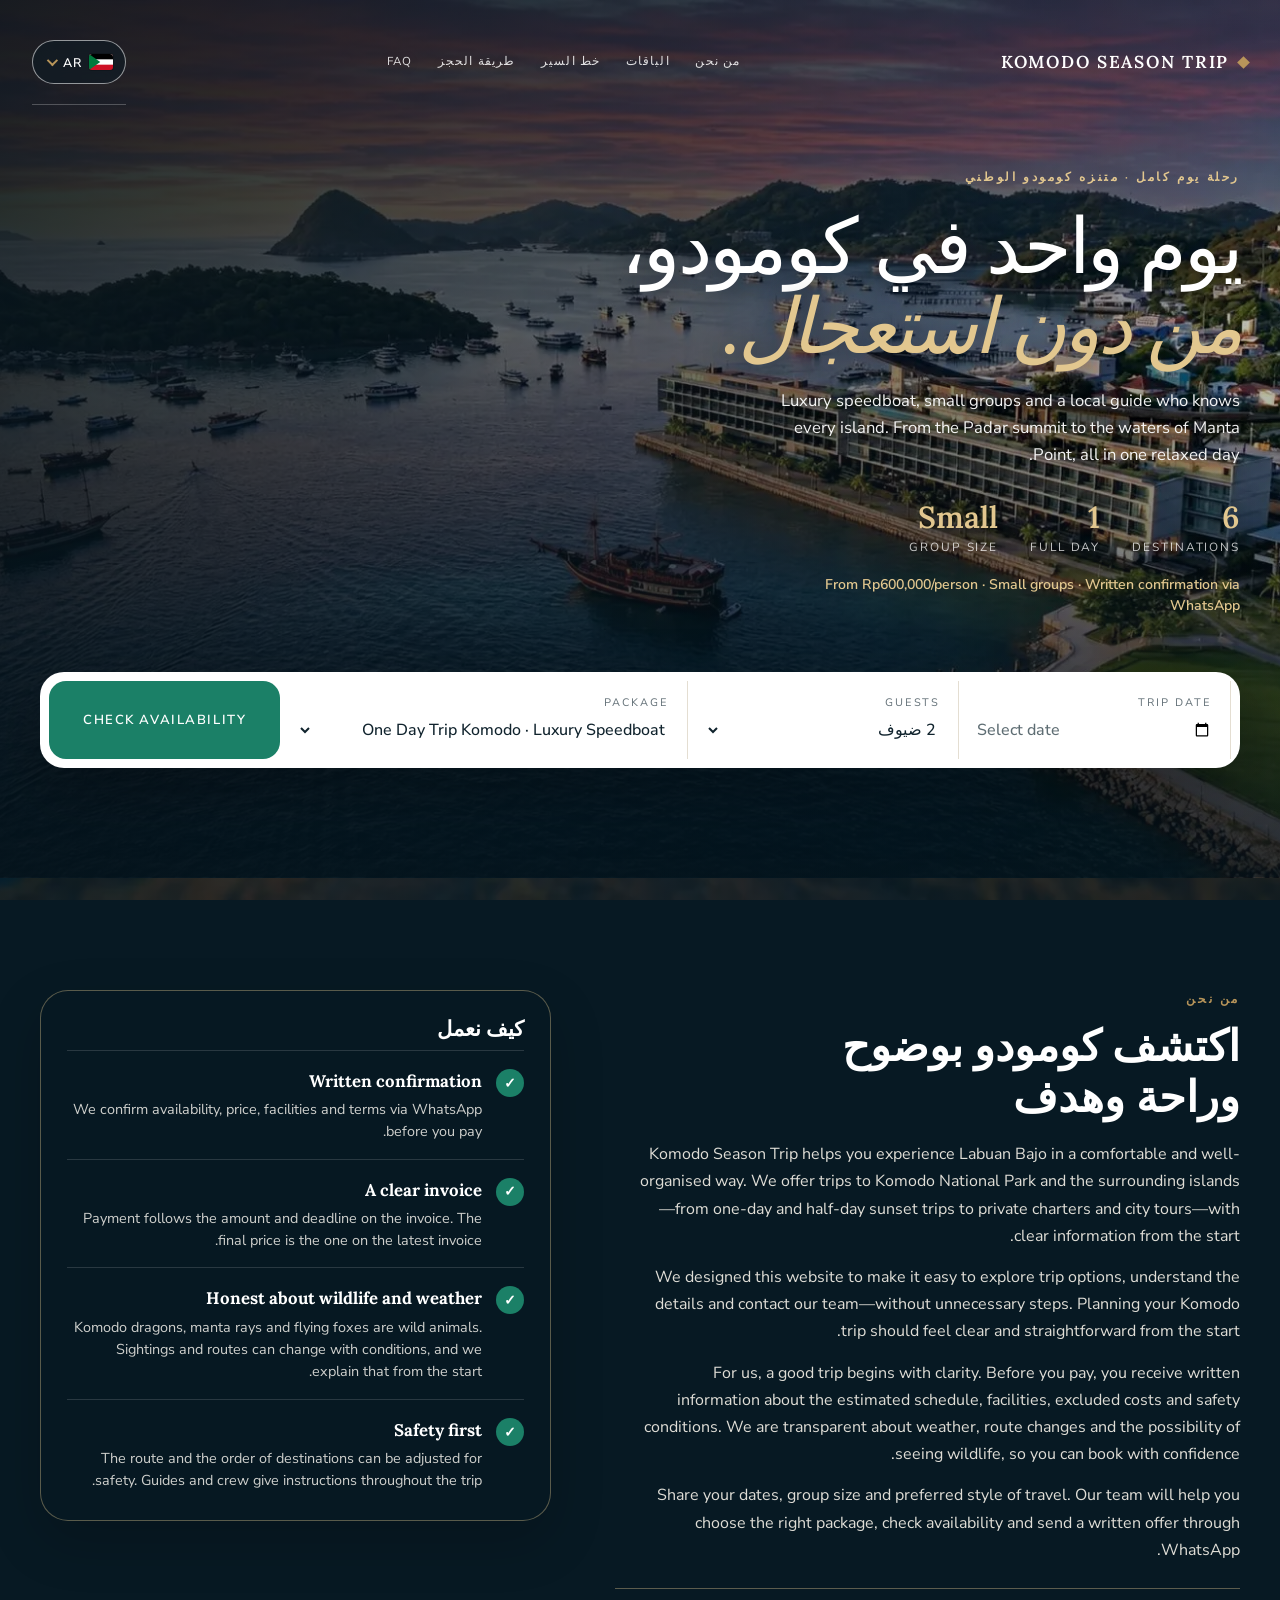
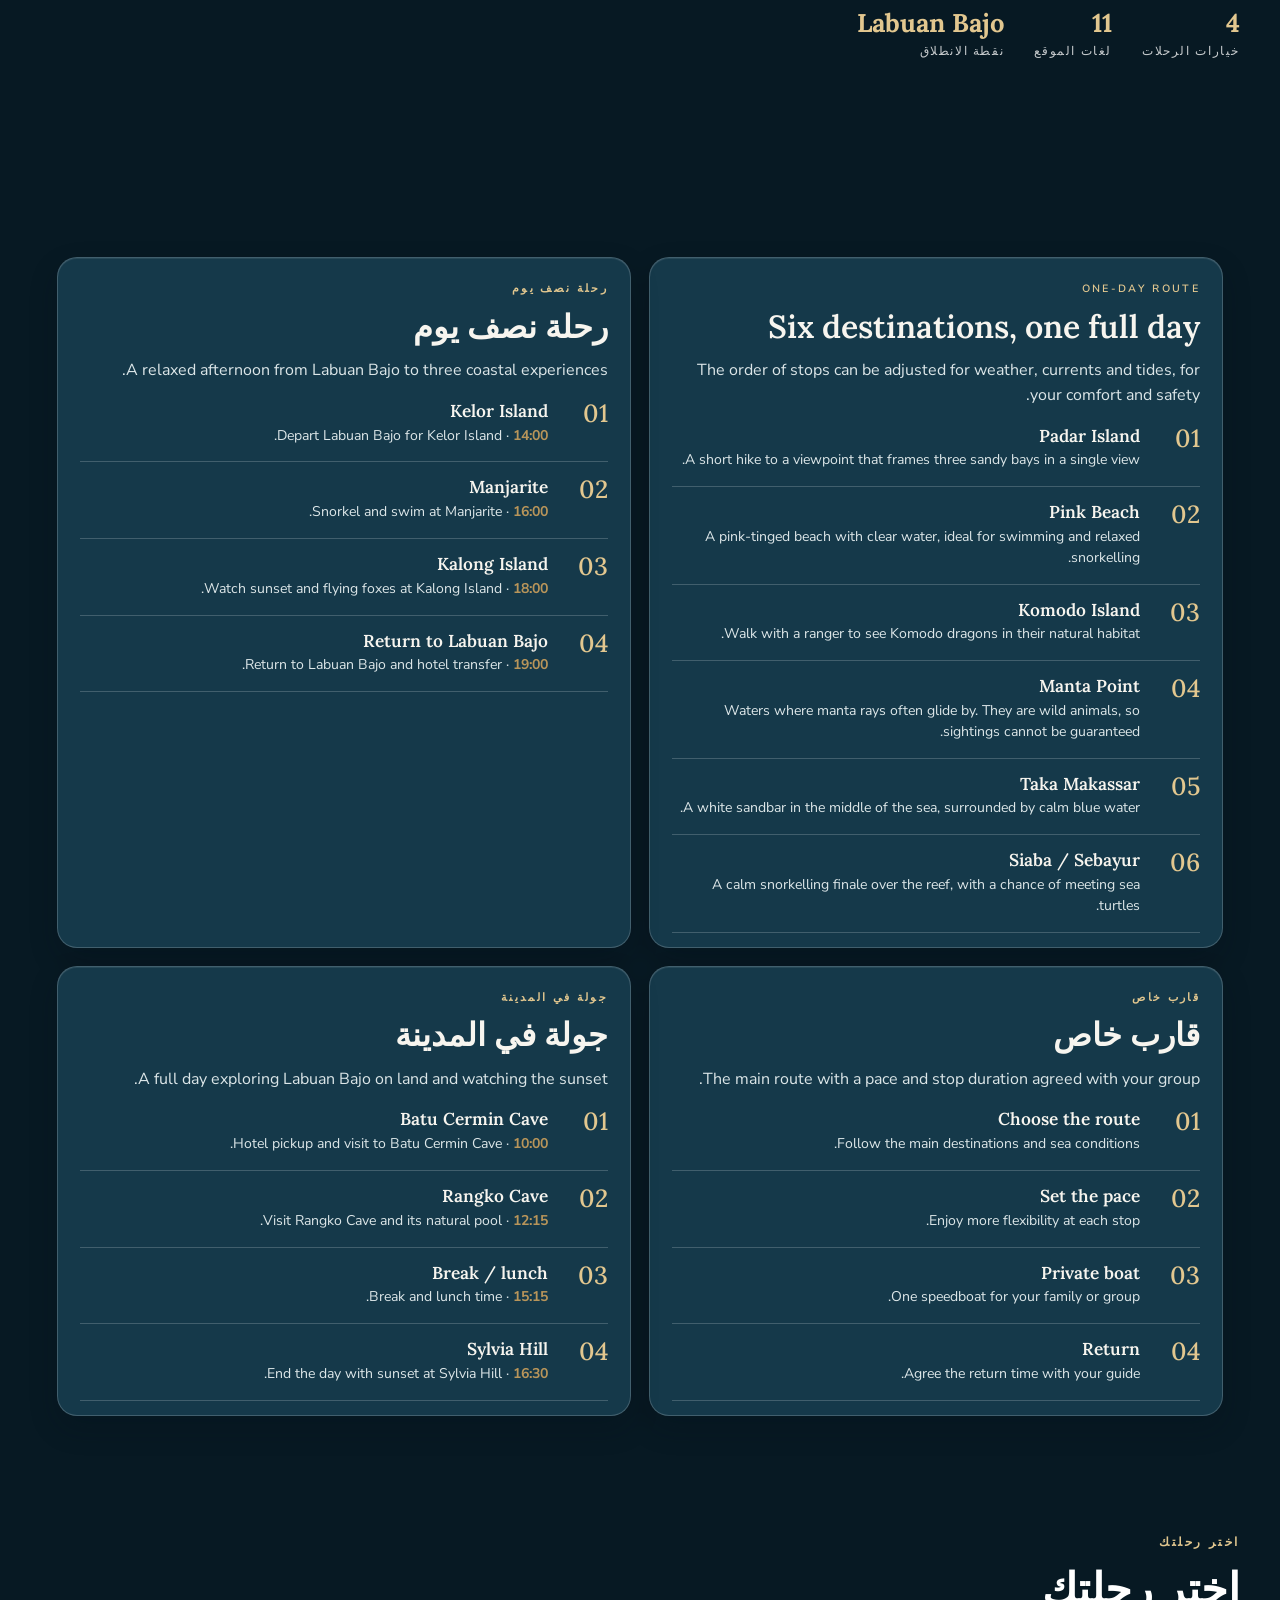
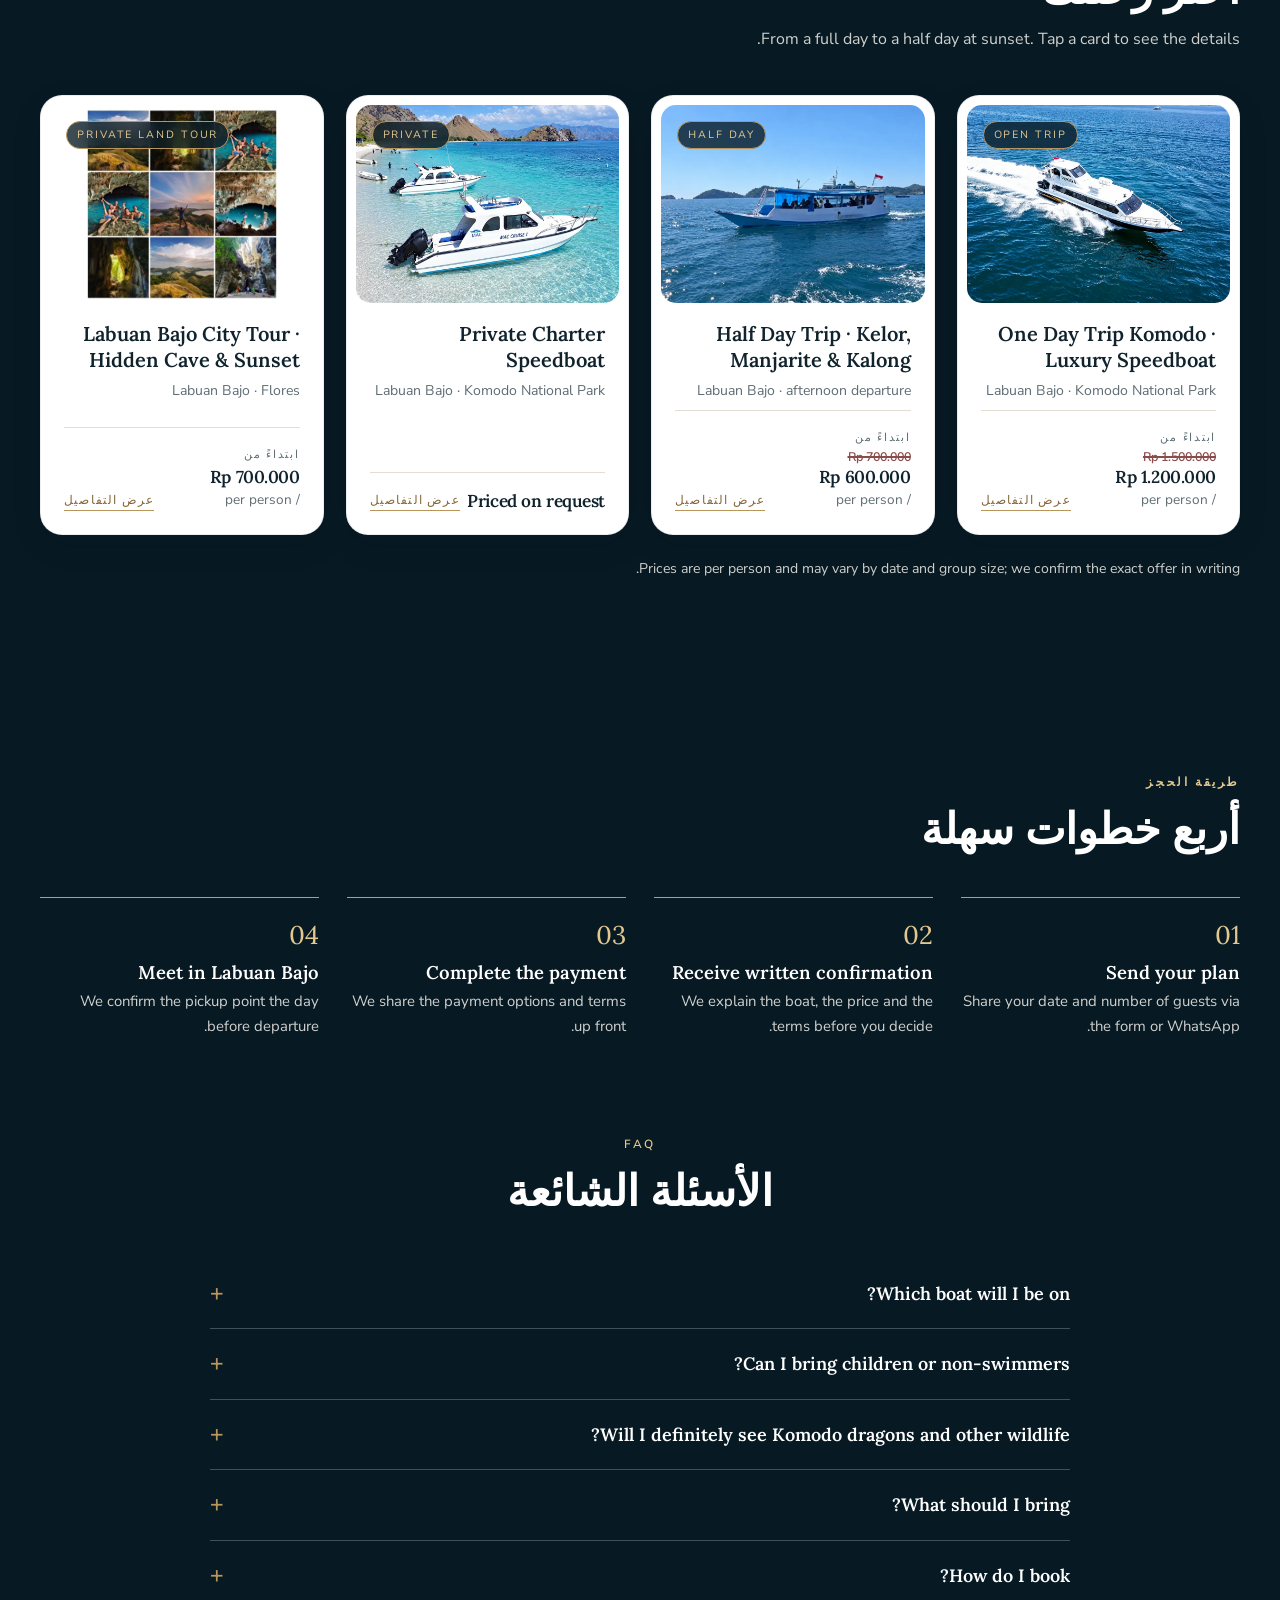
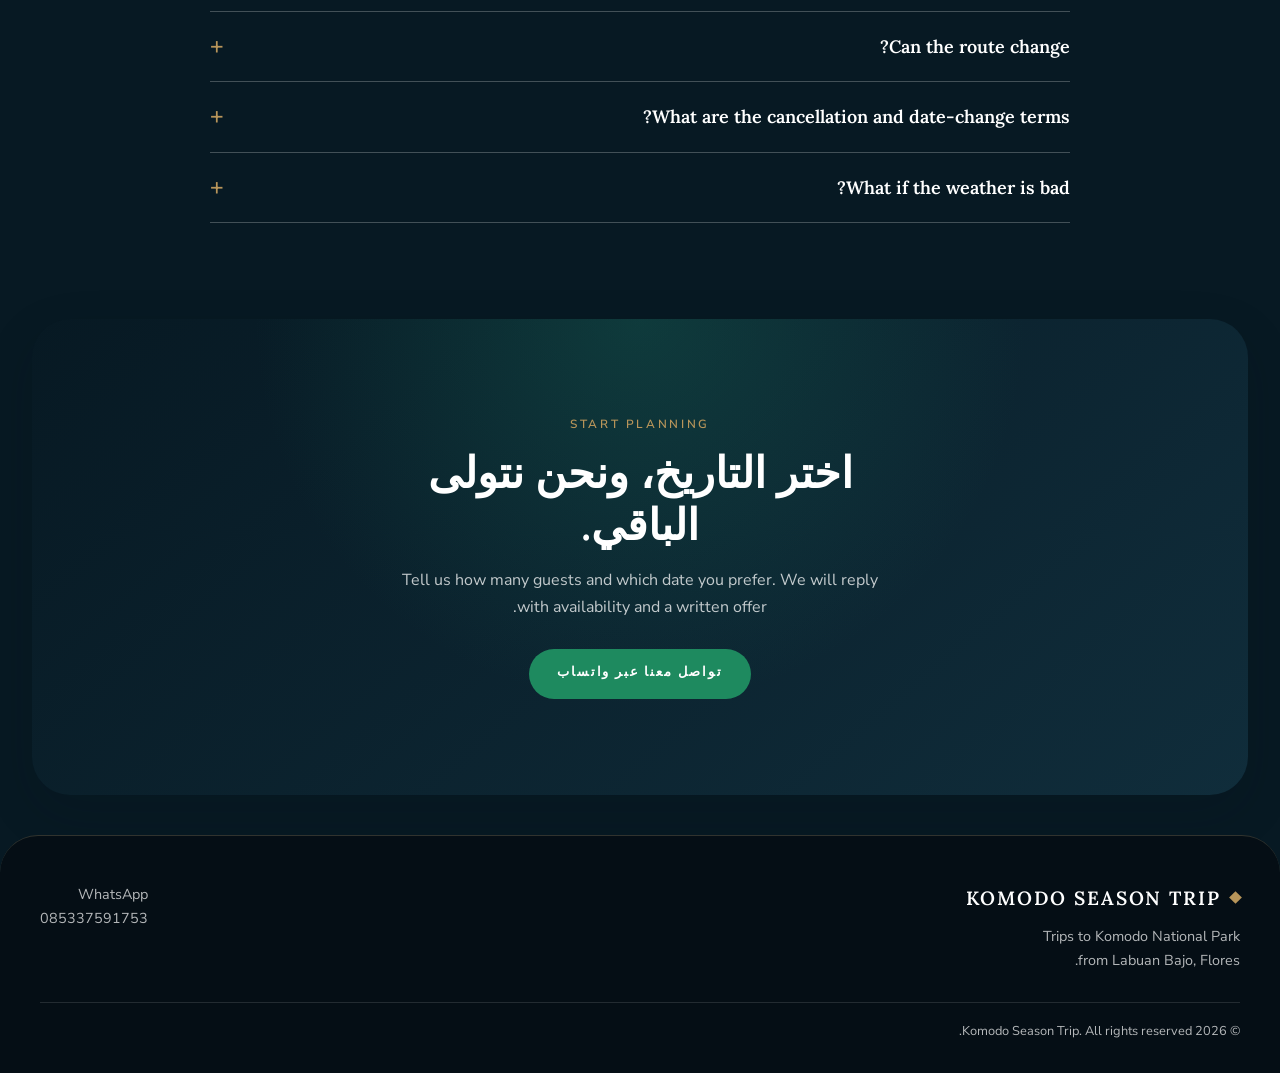
==== commit 140f1477: "Add files via upload" ====
--- a/ar.html
+++ b/ar.html
@@ -26,7 +26,7 @@
 <link rel="preconnect" href="https://fonts.googleapis.com">
 <link rel="preconnect" href="https://fonts.gstatic.com" crossorigin>
 <link href="https://fonts.googleapis.com/css2?family=Lora:ital,wght@0,500;0,600;0,700;1,500&family=Nunito+Sans:wght@400;500;600;700&display=swap" rel="stylesheet">
-<script type="application/ld+json">{"@context":"https://schema.org","@graph":[{"@type":"TravelAgency","name":"Komodo Season Trip","telephone":"+6285337591753","areaServed":"Labuan Bajo, Flores, Indonesia","description":"Komodo National Park tours from Labuan Bajo: luxury speedboat one day trip, half day sunset at Kalong Island, private charter and Rangko Cave city tour. Small groups, book via WhatsApp."},{"@type":"TouristTrip","name":"One Day Trip Komodo · Luxury Speedboat","description":"An open (shared) full-day trip to six destinations in Komodo National Park by tourist speedboat from Labuan Bajo: Padar Island, Pink Beach, Komodo Island, Manta Point, Taka Makassar and Siaba or Sebayur. Hotel pickup in the Labuan Bajo area, lunch and a local guide are included.","provider":{"@type":"TravelAgency","name":"Komodo Season Trip"},"offers":{"@type":"Offer","priceCurrency":"IDR","price":"1200000"}},{"@type":"TouristTrip","name":"رحلة نصف يوم · Kelor, Manjarite & Kalong","description":"A relaxed half-day trip: sail from Labuan Bajo in the afternoon, stop at the unspoiled beach of Kelor Island, snorkel at Manjarite, then end the day with the sunset and thousands of flying foxes at Kalong Island. Hotel pickup and drop-off are included.","provider":{"@type":"TravelAgency","name":"Komodo Season Trip"},"offers":{"@type":"Offer","priceCurrency":"IDR","price":"600000"}},{"@type":"TouristTrip","name":"Private Charter Speedboat","description":"Charter a whole speedboat just for your family or group. The route follows the main package, while the pace and the time spent at each stop follow your wishes.","provider":{"@type":"TravelAgency","name":"Komodo Season Trip"}},{"@type":"TouristTrip","name":"Labuan Bajo جولة في المدينة · Hidden Cave & Sunset","description":"A private day exploring the land side of Labuan Bajo: walking through Batu Cermin Cave, swimming in the clear pool of Rangko Cave, then ending with sunset at Sylvia Hill. Three experiences in one trip for 2–6 guests.","provider":{"@type":"TravelAgency","name":"Komodo Season Trip"},"offers":{"@type":"Offer","priceCurrency":"IDR","price":"700000"}}]}</script>
+<script type="application/ld+json">{"@context": "https://schema.org", "@graph": [{"@type": "TravelAgency", "name": "Komodo Season Trip", "telephone": "+6285337591753", "areaServed": "Labuan Bajo, Flores, Indonesia", "description": "Komodo National Park tours from Labuan Bajo: luxury speedboat one day trip, half day sunset at Kalong Island, private charter and Rangko Cave city tour. Small groups, book via WhatsApp."}, {"@type": "TouristTrip", "name": "One Day Trip Komodo · Luxury Speedboat", "description": "An open (shared) full-day trip to six destinations in Komodo National Park by tourist speedboat from Labuan Bajo: Padar Island, Pink Beach, Komodo Island, Manta Point, Taka Makassar and Siaba or Sebayur. Hotel pickup in the Labuan Bajo area, lunch and a local guide are included.", "provider": {"@type": "TravelAgency", "name": "Komodo Season Trip"}, "offers": {"@type": "Offer", "priceCurrency": "IDR", "price": "1500000", "availability": "https://schema.org/InStock"}}, {"@type": "TouristTrip", "name": "رحلة نصف يوم · Kelor, Manjarite & Kalong", "description": "A relaxed half-day trip: sail from Labuan Bajo in the afternoon, stop at the unspoiled beach of Kelor Island, snorkel at Manjarite, then end the day with the sunset and thousands of flying foxes at Kalong Island. Hotel pickup and drop-off are included.", "provider": {"@type": "TravelAgency", "name": "Komodo Season Trip"}, "offers": {"@type": "Offer", "priceCurrency": "IDR", "price": "700000", "availability": "https://schema.org/InStock"}}, {"@type": "TouristTrip", "name": "Private Charter Speedboat", "description": "Charter a whole speedboat just for your family or group. The route follows the main package, while the pace and the time spent at each stop follow your wishes.", "provider": {"@type": "TravelAgency", "name": "Komodo Season Trip"}}, {"@type": "TouristTrip", "name": "Labuan Bajo جولة في المدينة · Hidden Cave & Sunset", "description": "A private day exploring the land side of Labuan Bajo: walking through Batu Cermin Cave, swimming in the clear pool of Rangko Cave, then ending with sunset at Sylvia Hill. Three experiences in one trip for 2–6 guests.", "provider": {"@type": "TravelAgency", "name": "Komodo Season Trip"}, "offers": {"@type": "Offer", "priceCurrency": "IDR", "price": "700000", "availability": "https://schema.org/InStock"}}]}</script>
 <style>
 :root{--navy:#08151f;--navy2:#0f2a3c;--gold:#b8955a;--gold2:#dcc08c;--ivory:#f6f3ed;--stone:#ebe5d9;--ink:#101c27;--muted:#67727c;--line:#e0d9ca;
 --serif:"Lora",Georgia,"Times New Roman",serif;--sans:"Nunito Sans","Segoe UI",Arial,sans-serif}
@@ -659,8 +659,8 @@
     <div class="o-act"><button type="button" class="btn ghost" id="o-cancel">Cancel</button><button class="btn" id="o-send">Send booking</button></div>
   </form>
   <div class="o-done hide" id="o-done">
-    <h2>الطلب جاهز للإرسال</h2>
-    <p>يرجى مراجعة التفاصيل ثم الضغط على زر WhatsApp أدناه لإرسال طلبك إلى فريقنا. لا يتم تأكيد الرحلة حتى نرد عليك.</p>
+    <h2>Booking sent</h2>
+    <p>Thank you. We will contact you on WhatsApp to confirm availability and payment.</p>
     <div class="o-act"><a class="btn" id="o-wa" href="https://wa.me/6285337591753" target="_blank" rel="noopener">Confirm via WhatsApp</a><button type="button" class="btn ghost" id="o-close">Close</button></div>
   </div>
 </dialog>
@@ -670,7 +670,7 @@
 var LANG='ar',T={"view":"عرض التفاصيل","from":"ابتداءً من","sum":"الملخص","tiers":"السعر لكل شخص","fac":"المرافق","route2":"خط سير الرحلة","inc_note":"يشمل وملاحظات","close_panel":"إغلاق اللوحة","prev":"الصورة السابقة","next":"الصورة التالية","swipe":"اسحب لعرض الصور","err_phone":"رقم واتساب غير صالح. يرجى إدخال رمز الدولة.","sending":"جارٍ الإرسال…","err_send":"لم يتم إرسال الحجز. تحقق من الاتصال أو احجز عبر واتساب.","guest_n":"%n ضيوف","guest_more":"أكثر من 10","wa_interest":"مرحباً Komodo Season Trip، أنا مهتم بـ %n.","wa_date":"التاريخ: %s.","wa_guests":"الضيوف: %s.","wa_ask":"يرجى مشاركة التوفر والسعر.","wa_order":"مرحباً Komodo Season Trip، أنا %p وقد حجزت للتو %n.","wa_confirm":"يرجى التأكيد.","o_send":"إرسال الحجز","locale":"ar-AE"},curIdx=0;
 function applySalePrice(b){var ref=String(b.oldp||'')+' '+String(b.p||''),name=String(b.n||'').toLowerCase();if(/city[\s-]*tour|lawatan bandar|tur darat|tour della città|city tour|городской тур|城市游/.test(name)){delete b.oldp;b.p='Rp 700.000'}else if(/1[., ]500[., ]000/.test(ref)||/one[\s-]*day|full[\s-]*day|satu hari|ganzer tag|intera giornata|un día completo|um dia inteiro|полный день|一日/.test(name)&&!/half[\s-]*day|半日/.test(name)){b.oldp='Rp 1.500.000';b.p='Rp 1.200.000'}else if(/700[., ]000/.test(ref)||/half[\s-]*day|setengah hari|separuh hari|halbtag|mezza giornata|medio día|meio dia|тур на полдня|半日/.test(name)){b.oldp='Rp 700.000';b.p='Rp 600.000'}return b}function loc(b){var t=LANG!=='id'&&b.tr&&(b.tr[LANG]||b.tr.en);if(!t)return applySalePrice(b);var o={};for(var k in b)o[k]=b[k];['n','w','tag','pu','p','d','sp','f','it','y','x','pt','itn','warn','rt','info','faq','faqt'].forEach(function(k){if(t[k]!=null)o[k]=t[k]});return applySalePrice(o)}
 function msg(){return Array.prototype.filter.call(arguments,Boolean).join(' ')}
-var BOATS=[{"n":"One Day Trip Komodo · Speedboat Luxury","w":"Labuan Bajo · Taman Nasional Komodo","tag":"Open trip","ik":"motor","p":"Rp 1.200.000","pu":"per orang","s":"","r":0,"d":"Open trip (sharing) satu hari penuh menjelajahi enam destinasi Taman Nasional Komodo dengan speedboat wisata dari Labuan Bajo: Pulau Padar, Pink Beach, Pulau Komodo, Manta Point, Taka Makassar, dan Siaba atau Sebayur. Penjemputan hotel di area Labuan Bajo, makan siang, dan pemandu lokal sudah termasuk.","sp":[["Durasi","Satu hari penuh"],["Jenis trip","Open trip atau sharing trip dengan peserta lain dalam satu speedboat"],["Minimum booking","1 orang"],["Kapal","Speedboat wisata. Nama dan jenis kapal dapat berbeda sesuai ketersediaan. Detail kapal dikonfirmasi sebelum keberangkatan."],["Kapasitas","Mengikuti jenis speedboat yang tersedia pada tanggal perjalanan"],["Destinasi","6 destinasi"],["Penjemputan","Hotel atau titik temu di area Labuan Bajo, sekitar 06.00–06.30 WITA"]],"f":[],"it":[["06.00–06.30 WITA","Penjemputan peserta dari hotel atau titik temu di area Labuan Bajo."],["06.30–07.00 WITA","Perjalanan menuju pelabuhan, check-in, dan persiapan naik speedboat."],["07.00 WITA","Speedboat berangkat dari Labuan Bajo."],["Sekitar 08.30–09.00 WITA","Tiba di Pulau Padar. Trekking ringan menuju area pemandangan dan berfoto."],["Sekitar 10.00–10.30 WITA","Mengunjungi Pink Beach untuk berenang, snorkeling, atau bersantai sesuai kondisi."],["Sekitar 12.00 WITA","Mengunjungi Pulau Komodo dan mengikuti jalur trekking yang ditentukan bersama ranger."],["Sekitar 13.00 WITA","Makan siang atau waktu istirahat sesuai fasilitas paket."],["Sekitar 14.00 WITA","Mengunjungi Manta Point untuk snorkeling apabila kondisi laut memungkinkan."],["Sekitar 15.00 WITA","Mengunjungi Taka Makassar apabila kondisi pasang surut dan cuaca memungkinkan."],["Sekitar 15.30–16.00 WITA","Mengunjungi Siaba atau Sebayur untuk snorkeling atau menikmati perairan sekitar sesuai kondisi."],["Sekitar 16.30–17.30 WITA","Perjalanan kembali menuju Labuan Bajo."],["Sekitar 17.00–18.00 WITA","Tiba di Labuan Bajo dan perjalanan selesai."]],"y":[],"x":[],"img":"","on":true,"ic":"Speedboat PUKAYA melaju","gal":[["pukaya-01.webp","Tampak luar speedboat"],["pukaya-02.webp","Kabin dengan kursi nyaman"],["pukaya-03.webp","Kursi kabin dan pendingin ruangan"],["pukaya-04.webp","Lorong kabin penumpang"],["pukaya-05.webp","Kabin penumpang, tampak lebar"],["pukaya-06.webp","Toilet di dalam kapal"],["pukaya-07.webp","Ruang kemudi"],["pukaya-08.webp","Dek depan dengan tempat duduk"],["pukaya-09.webp","Dek belakang"]],"rt":"Jadwal perkiraan","itn":"Jadwal di atas merupakan perkiraan. Waktu tiba, durasi di setiap destinasi, dan urutan rute dapat berubah mengikuti cuaca, gelombang, arus, pasang surut, kepadatan lokasi, arahan ranger, jadwal pelabuhan, dan pertimbangan keselamatan. Tidak ada jaminan bahwa semua destinasi dapat dikunjungi apabila kondisi tidak memungkinkan.","warn":"Penting: tiket masuk Taman Nasional Komodo dan biaya resmi lain belum termasuk dalam harga paket, kecuali dinyatakan berbeda pada invoice atau konfirmasi booking. Rincian biaya diinformasikan sebelum pembayaran.","info":[{"t":"Fasilitas yang termasuk","open":true,"k":"yes","b":[["ul",["Speedboat wisata pulang-pergi dari Labuan Bajo.","Pemandu lokal.","Alat snorkeling dasar.","Jaket pelampung.","Air mineral.","Makan siang.","Penjemputan dan pengantaran hotel di area Labuan Bajo.","Ranger atau pemandu lokal di area Pulau Komodo sesuai ketentuan taman nasional.","Dokumentasi perjalanan menggunakan kamera, GoPro, dan drone apabila kondisi cuaca, lokasi, izin, dan operasional memungkinkan."]],["note","Nama dan jenis speedboat dapat berbeda sesuai ketersediaan. Dokumentasi drone tidak dapat dijamin karena bergantung pada cuaca, angin, lokasi, izin, dan kondisi operasional."]]},{"t":"Tidak termasuk","open":true,"k":"no","b":[["ul",["Tiket pesawat.","Hotel atau akomodasi di Labuan Bajo.","Tiket masuk Taman Nasional Komodo.","Biaya konservasi, retribusi, atau biaya resmi lain dari pengelola destinasi.","Biaya pelabuhan atau biaya lokal lain apabila berlaku.","Konsumsi pribadi di luar makan siang, air mineral, dan fasilitas paket.","Pakaian renang.","Handuk.","Fins atau perlengkapan pribadi lainnya jika tidak disediakan.","Obat-obatan pribadi.","Obat anti-mabuk laut.","Asuransi perjalanan.","Pengeluaran pribadi.","Tip sukarela untuk pemandu dan kru kapal.","Destinasi di luar itinerary One Day Trip.","Biaya lain yang tidak tercantum dalam konfirmasi booking."]],["note","Tiket taman nasional, retribusi, dan biaya resmi lainnya dapat berubah mengikuti ketentuan pengelola destinasi. Rincian biaya akan diinformasikan sebelum pembayaran."]]},{"t":"Keselamatan dan kondisi perjalanan","b":[["p","Perjalanan ini melibatkan perjalanan speedboat, aktivitas snorkeling, naik-turun kapal, berjalan kaki, dan trekking ringan di beberapa lokasi."],["p","Semua aktivitas di laut bergantung pada cuaca, gelombang, arus, pasang surut, dan arahan kru. Rute serta urutan destinasi dapat berubah jika diperlukan demi keselamatan peserta."],["p","Peserta wajib mengikuti arahan pemandu, kru kapal, dan ranger selama perjalanan. Jaket pelampung wajib digunakan sesuai arahan kru dan kondisi aktivitas."],["p","Peserta wajib memberi tahu kami sebelum booking apabila memiliki kondisi kesehatan tertentu, sedang hamil, memiliki alergi, kebutuhan khusus, keterbatasan berenang, atau kesulitan berjalan dan melakukan trekking."],["p","Perjalanan ini tidak direkomendasikan bagi bayi dan balita, ibu hamil, pengguna kursi roda atau stroller, lansia dengan keterbatasan fisik berat, serta peserta dengan kondisi medis berisiko tinggi seperti penyakit jantung, epilepsi, atau kondisi lain yang dapat terpengaruh oleh perjalanan laut dan aktivitas fisik."]]},{"t":"Satwa liar","b":[["p","Komodo, pari manta, penyu, dan satwa lainnya hidup bebas di habitat alaminya. Pemandu dan ranger akan membantu memilih area yang sesuai berdasarkan kondisi dan aturan taman nasional, tetapi penampakan satwa liar tidak dapat dijamin."]]},{"t":"Cuaca dan perubahan itinerary","b":[["p","Jika terjadi cuaca buruk, hujan lebat, badai, gelombang tinggi, arus kuat, pasang surut, bencana alam, penutupan destinasi, instruksi ranger, instruksi otoritas, kerusakan kapal, atau keadaan lain di luar kendali operator, maka:"],["ul",["Rute dapat diubah.","Urutan destinasi dapat diubah.","Waktu kunjungan dapat dikurangi.","Sebagian destinasi dapat dihilangkan.","Keberangkatan dapat ditunda.","Perjalanan dapat dijadwalkan ulang.","Perjalanan dapat dibatalkan apabila kondisi dianggap tidak aman."]],["p","Pilihan perubahan tanggal, itinerary pengganti, atau pengembalian dana mengikuti kondisi operasional, kebijakan operator kapal, biaya pihak ketiga yang telah dibayarkan, dan ketentuan pada invoice atau konfirmasi booking."],["p","Keselamatan peserta menjadi prioritas utama. Tidak ada jaminan bahwa seluruh destinasi dalam itinerary dapat dikunjungi."]]},{"t":"Syarat booking dan pembayaran","b":[["ol",["Booking tersedia untuk minimal 1 orang.","Peserta mengirimkan nama lengkap, nomor WhatsApp, tanggal perjalanan, dan jumlah peserta.","Booking belum dianggap terkonfirmasi sebelum ketersediaan, itinerary, harga, fasilitas, dan ketentuan dikonfirmasi melalui WhatsApp.","Peserta menerima invoice atau konfirmasi tertulis sebelum melakukan pembayaran.","Peserta wajib memeriksa nama, tanggal, jumlah peserta, harga, fasilitas, dan ketentuan sebelum membayar.","Pembayaran dilakukan sesuai nominal dan batas waktu yang tertulis pada invoice.","Harga final adalah harga yang tercantum pada invoice atau konfirmasi booking terakhir.","Harga paket dan biaya tiket atau retribusi taman nasional dapat berubah mengikuti ketentuan pengelola destinasi.","Setelah melakukan pembayaran, peserta dianggap telah membaca, memahami, dan menyetujui aturan perjalanan yang tercantum pada invoice dan halaman paket."]]]},{"t":"Pembatalan dan perubahan tanggal","b":[["p","Pembatalan, perubahan nama peserta, dan perubahan tanggal perjalanan mengikuti ketentuan yang tercantum pada invoice atau konfirmasi booking."],["p","Permintaan perubahan tanggal dapat dipertimbangkan apabila kapasitas kapal dan ketersediaan pada tanggal baru masih tersedia."],["p","Perubahan tanggal dapat menimbulkan biaya tambahan apabila terdapat perbedaan harga kapal, tiket, retribusi, atau biaya operasional."],["p","Peserta yang membatalkan perjalanan, tidak hadir, atau datang terlambat mengikuti ketentuan pembatalan pada invoice booking."],["p","Peserta wajib hadir tepat waktu di hotel atau titik temu yang telah ditentukan. Peserta yang terlambat dapat dianggap tidak hadir apabila speedboat harus berangkat sesuai jadwal."],["p","Biaya tambahan akibat keterlambatan atau perubahan rencana peserta menjadi tanggung jawab peserta."]]},{"t":"Yang perlu dibawa","b":[["ul",["Pakaian ganti.","Pakaian renang.","Handuk.","Sunscreen ramah terumbu.","Topi.","Kacamata hitam.","Alas kaki yang nyaman untuk trekking ringan.","Obat pribadi.","Obat anti-mabuk laut.","Kamera.","Powerbank dan charger.","Uang tunai secukupnya."]]]}],"faqt":"Pertanyaan yang sering diajukan","faq":[["Apakah saya pasti melihat komodo dan pari manta?","Tidak. Komodo dan pari manta adalah satwa liar sehingga penampakannya tidak dapat dijamin. Pemandu dan ranger akan membantu memilih area yang sesuai berdasarkan kondisi dan aturan taman nasional."],["Apakah Manta Point selalu dikunjungi?","Manta Point dikunjungi apabila cuaca, gelombang, arus, pasang surut, dan kondisi keselamatan memungkinkan. Jika tidak memungkinkan, pemandu dapat mengubah rute atau mengganti lokasi sesuai kondisi."],["Apakah semua destinasi pasti dikunjungi?","Tidak selalu. Urutan rute dan destinasi dapat berubah atau dikurangi karena cuaca, kondisi laut, pasang surut, kepadatan lokasi, arahan ranger, jadwal pelabuhan, atau alasan keselamatan."],["Apakah tiket Taman Nasional Komodo sudah termasuk?","Tiket masuk Taman Nasional Komodo dan biaya resmi lain dari pengelola destinasi belum termasuk dalam harga paket, kecuali dinyatakan berbeda pada invoice atau konfirmasi booking."],["Apakah makan siang termasuk?","Makan siang termasuk dalam fasilitas paket One Day Trip. Detail menu atau bentuk penyajian dapat berbeda sesuai operasional perjalanan."],["Apakah ada penjemputan hotel?","Penjemputan dan pengantaran tersedia untuk hotel di area Labuan Bajo. Waktu penjemputan biasanya sekitar pukul 06.00–06.30 WITA dan akan dikonfirmasi sebelum perjalanan."],["Apakah ini open trip?","Ya. Paket ini merupakan open trip atau sharing trip, sehingga peserta dapat berbagi speedboat dengan tamu lain. Kapasitas mengikuti jenis kapal yang tersedia pada tanggal perjalanan."],["Apakah anak-anak boleh ikut?","Anak-anak dapat mengikuti perjalanan setelah usia, kondisi kesehatan, dan kemampuan mengikuti rute diperiksa. Mohon informasikan usia anak saat booking agar kesesuaian perjalanan dapat diperiksa."],["Apakah dokumentasi drone selalu tersedia?","Dokumentasi drone bergantung pada cuaca, angin, lokasi, izin, dan kondisi operasional. Dokumentasi drone dapat tidak tersedia apabila penerbangan tidak aman atau tidak diperbolehkan di area tertentu."]],"tr":{"en":{"n":"One Day Trip Komodo · Luxury Speedboat","w":"Labuan Bajo · Komodo National Park","pu":"per person","itn":"The schedule above is an estimate. Arrival times, the time spent at each destination and the order of the route may change depending on the weather, waves, currents, tides, how busy each location is, ranger instructions, harbour schedules and safety considerations. There is no guarantee that all destinations can be visited if conditions do not allow.","warn":"Important: Komodo National Park entrance tickets and other official fees are not included in the package price, unless stated otherwise on the invoice or booking confirmation. Fee details are provided before payment.","rt":"Estimated schedule","info":[{"t":"Included facilities","open":true,"k":"yes","b":[["ul",["Tourist speedboat round trip from Labuan Bajo.","Local guide.","Basic snorkelling equipment.","Life jacket.","Mineral water.","Lunch.","Hotel pickup and drop-off in the Labuan Bajo area.","A ranger or local guide in the Komodo Island area, in line with national park regulations.","Trip documentation with camera, GoPro and drone when weather, location, permits and operations allow."]],["note","The name and type of speedboat may vary depending on availability. Drone footage cannot be guaranteed because it depends on weather, wind, location, permits and operational conditions."]]},{"t":"Not included","open":true,"k":"no","b":[["ul",["Flight tickets.","Hotel or accommodation in Labuan Bajo.","Komodo National Park entrance tickets.","Conservation fees, levies or other official fees from the destination manager.","Harbour fees or other local fees where applicable.","Personal food and drinks beyond the lunch, mineral water and facilities listed.","Swimwear.","Towel.","Fins or other personal equipment if not provided.","Personal medication.","Seasickness medication.","Travel insurance.","Personal expenses.","Voluntary tips for the guide and boat crew.","Destinations outside the One Day Trip itinerary.","Any other costs not listed in the booking confirmation."]],["note","National park tickets, levies and other official fees may change according to the destination manager's regulations. Fee details will be provided before payment."]]},{"t":"Safety and trip conditions","b":[["p","This trip involves speedboat travel, snorkelling, getting on and off the boat, walking and light trekking at several locations."],["p","All activities at sea depend on the weather, waves, currents, tides and the crew's instructions. The route and the order of destinations may change if needed for the safety of participants."],["p","Participants must follow the instructions of the guide, boat crew and rangers throughout the trip. Life jackets must be worn as instructed by the crew and according to the activity."],["p","Please tell us before booking if you have a specific health condition, are pregnant, have allergies or special needs, limited swimming ability, or difficulty walking and trekking."],["p","This trip is not recommended for infants and toddlers, pregnant women, wheelchair or stroller users, elderly people with severe physical limitations, or participants with high-risk medical conditions such as heart disease, epilepsy or other conditions that may be affected by sea travel and physical activity."]]},{"t":"Wildlife","b":[["p","Komodo dragons, manta rays, turtles and other animals live freely in their natural habitat. Guides and rangers will help choose suitable areas based on conditions and national park rules, but wildlife sightings cannot be guaranteed."]]},{"t":"Weather and itinerary changes","b":[["p","In the event of bad weather, heavy rain, storms, high waves, strong currents, tides, natural disasters, destination closures, ranger instructions, instructions from the authorities, boat damage or other circumstances beyond the operator's control:"],["ul",["The route may be changed.","The order of destinations may be changed.","Visiting times may be shortened.","Some destinations may be skipped.","Departure may be delayed.","The trip may be rescheduled.","The trip may be cancelled if conditions are considered unsafe."]],["p","Options for a date change, a replacement itinerary or a refund depend on operational conditions, the boat operator's policy, third-party costs already paid, and the terms stated in the invoice or booking confirmation."],["p","Participant safety is the top priority. There is no guarantee that all destinations in the itinerary can be visited."]]},{"t":"Booking and payment terms","b":[["ol",["Booking is available for a minimum of 1 person.","Participants send their full name, WhatsApp number, travel date and number of participants.","A booking is not considered confirmed until availability, itinerary, price, facilities and terms have been confirmed via WhatsApp.","Participants receive an invoice or written confirmation before making payment.","Participants must check the name, date, number of participants, price, facilities and terms before paying.","Payment is made according to the amount and deadline stated in the invoice.","The final price is the price stated in the latest invoice or booking confirmation.","Package prices and national park ticket or levy fees may change according to the destination manager's regulations.","After payment, participants are considered to have read, understood and agreed to the travel rules stated in the invoice and on the package page."]]]},{"t":"Cancellation and date changes","b":[["p","Cancellations, changes of participant names and changes of travel date follow the terms stated in the invoice or booking confirmation."],["p","A date change request can be considered if boat capacity and availability on the new date are still available."],["p","A date change may incur additional costs if there is a difference in boat price, tickets, levies or operational costs."],["p","Participants who cancel, do not show up or arrive late are subject to the cancellation terms in the booking invoice."],["p","Participants must arrive on time at the hotel or the agreed meeting point. Participants who are late may be considered no-shows if the speedboat has to depart on schedule."],["p","Additional costs caused by late arrival or changes to the participant's plans are the participant's responsibility."]]},{"t":"What to bring","b":[["ul",["Change of clothes.","Swimwear.","Towel.","Reef-safe sunscreen.","Hat.","Sunglasses.","Comfortable footwear for light trekking.","Personal medication.","Seasickness medication.","Camera.","Power bank and charger.","Enough cash."]]]}],"faqt":"الأسئلة الشائعة","faq":[["Will I definitely see Komodo dragons and manta rays?","No. Komodo dragons and manta rays are wild animals, so sightings cannot be guaranteed. Guides and rangers will help choose suitable areas based on conditions and national park rules."],["Is Manta Point always visited?","Manta Point is visited when the weather, waves, currents, tides and safety conditions allow. If not possible, the guide may change the route or replace the location according to conditions."],["Are all destinations guaranteed to be visited?","Not always. The order of the route and destinations may change or be reduced due to weather, sea conditions, tides, how busy locations are, ranger instructions, harbour schedules or safety reasons."],["Are Komodo National Park tickets included?","Komodo National Park entrance tickets and other official fees from the destination manager are not included in the package price, unless stated otherwise in the invoice or booking confirmation."],["Is lunch included?","Lunch is included in the One Day Trip package. The menu or serving style may vary depending on trip operations."],["Is hotel pickup available?","Pickup and drop-off are available for hotels in the Labuan Bajo area. Pickup is usually around 06.00–06.30 WITA and will be confirmed before the trip."],["Is this an open trip?","Yes. This package is an open or shared trip, so you may share the speedboat with other guests. Capacity depends on the type of boat available on the travel date."],["Can children join?","Children can join after their age, health and ability to follow the route have been checked. Please tell us the child's age when booking so suitability can be assessed."],["Is drone footage always available?","Drone footage depends on weather, wind, location, permits and operational conditions. Drone footage may be unavailable if flying is unsafe or not allowed in certain areas."]],"d":"An open (shared) full-day trip to six destinations in Komodo National Park by tourist speedboat from Labuan Bajo: Padar Island, Pink Beach, Komodo Island, Manta Point, Taka Makassar and Siaba or Sebayur. Hotel pickup in the Labuan Bajo area, lunch and a local guide are included.","sp":[["Duration","Full day"],["Trip type","Open trip or shared trip with other guests on the same speedboat"],["Minimum booking","1 person"],["Boat","Tourist speedboat. Boat name and type may vary depending on availability. Boat details are confirmed before departure."],["Capacity","Depends on the type of speedboat available on the travel date"],["Destinations","6 destinations"],["Pickup","Hotel or meeting point in the Labuan Bajo area, around 06.00–06.30 WITA"]],"it":[["06.00–06.30 WITA","Guests are picked up from their hotel or a meeting point in the Labuan Bajo area."],["06.30–07.00 WITA","Transfer to the harbour, check-in and preparation to board the speedboat."],["07.00 WITA","The speedboat departs from Labuan Bajo."],["Approx. 08.30–09.00 WITA","Arrival at Padar Island. Light trek to the viewpoint and photo time."],["Approx. 10.00–10.30 WITA","Visit Pink Beach to swim, snorkel or relax, depending on conditions."],["Approx. 12.00 WITA","Visit Komodo Island and follow the trekking route set together with the ranger."],["Approx. 13.00 WITA","Lunch or rest time according to the package facilities."],["Approx. 14.00 WITA","Visit Manta Point for snorkelling if sea conditions allow."],["Approx. 15.00 WITA","Visit Taka Makassar if tides and weather allow."],["Approx. 15.30–16.00 WITA","Visit Siaba or Sebayur to snorkel or enjoy the surrounding waters, depending on conditions."],["Approx. 16.30–17.30 WITA","Journey back to Labuan Bajo."],["Approx. 17.00–18.00 WITA","Arrival in Labuan Bajo and end of the trip."]]}},"oldp":"Rp 1.500.000"},{"n":"رحلة نصف يوم · Kelor, Manjarite & Kalong","w":"Labuan Bajo · berangkat sore","tag":"Half day","ik":"motor","p":"Rp 600.000","pu":"per orang","s":"","r":0,"d":"Perjalanan setengah hari yang santai: berlayar dari Labuan Bajo sore hari, singgah di pantai alami Pulau Kelor, snorkeling di Manjarite, lalu menutup hari dengan matahari terbenam dan ribuan kelelawar terbang di Pulau Kalong. Penjemputan dan pengantaran hotel sudah termasuk.","sp":[["Durasi","Setengah hari (13.30–20.00)"],["Kapal","Transportasi kapal"],["Destinasi","3 titik: Kelor, Manjarite, Kalong"],["Perlengkapan","Alat snorkeling tersedia (opsional)"],["Penjemputan","Hotel atau titik temu di area Labuan Bajo, sekitar 13.30–14.00 WITA"]],"f":[],"it":[["13.30–14.00","Penjemputan dari hotel menuju titik kumpul"],["14.00–15.00","Berangkat dari Labuan Bajo menuju Pulau Kelor, pantai alami yang masih asri"],["16.00–17.00","Teluk/Pulau Manjarite: snorkeling, berenang, dan menikmati pantainya"],["18.00–19.00","Pulau Kalong: menikmati matahari terbenam dan menyaksikan ribuan kelelawar terbang"],["19.00–20.00","Tiba kembali di Labuan Bajo dan diantar ke hotel. Tur selesai"]],"y":[],"x":[],"img":"halfday-user-aerial.jpg","on":true,"ic":"Kapal wisata dari udara dengan latar pulau Komodo","gal":[["halfday-user-aerial.jpg","Kapal wisata dari udara dengan latar pulau Komodo"],["halfday-user-boat.jpg","Kapal wisata bersama tamu saat senja"],["halfday-user-sunset.jpg","Kapal wisata saat matahari terbenam"],["halfday-10.webp","Pantai pasir putih dan laut jernih"],["halfday-01.webp","Panorama dari atas bukit"],["halfday-02.webp","Dermaga dan perairan biru dari udara"],["halfday-03.webp","Dermaga kayu menuju pulau"],["halfday-04.webp","Berjalan santai di dermaga kayu"],["halfday-05.webp","Ribuan kalong terbang saat senja"],["halfday-06.webp","Kalong di langit senja"],["halfday-07.webp","Kapal wisata menanti matahari terbenam"],["halfday-08.webp","Langit jingga saat matahari terbenam"],["halfday-09.webp","Kalong dari dekat"]],"itn":"Jadwal di atas merupakan perkiraan. Waktu tiba, durasi di setiap destinasi, dan urutan rute dapat berubah mengikuti cuaca, gelombang, arus, pasang surut, kepadatan lokasi, arahan pihak berwenang, jadwal pelabuhan, dan pertimbangan keselamatan. Waktu matahari terbenam dan penampakan kelelawar tidak dapat dijamin. Tidak ada jaminan bahwa semua destinasi dapat dikunjungi apabila kondisi tidak memungkinkan.","warn":"Penting: tiket masuk taman nasional atau retribusi area, jika berlaku, belum termasuk dalam harga paket, kecuali dinyatakan berbeda pada invoice atau konfirmasi booking. Makan berat juga tidak disediakan; hanya minuman dan snack ringan. Rincian biaya diinformasikan sebelum pembayaran.","rt":"Jadwal perkiraan","info":[{"t":"Fasilitas yang termasuk","open":true,"k":"yes","b":[["ul",["Transportasi kapal pulang-pergi dari Labuan Bajo.","Minuman dan snack ringan.","Pemandu wisata berpengalaman.","Peralatan snorkeling (tersedia, opsional).","Penjemputan dan pengantaran hotel di area Labuan Bajo."]],["note","Nama dan jenis kapal dapat berbeda sesuai ketersediaan dan dikonfirmasi sebelum keberangkatan."]]},{"t":"Tidak termasuk","open":true,"k":"no","b":[["ul",["Tiket pesawat.","Hotel atau akomodasi di Labuan Bajo.","Tiket masuk taman nasional atau retribusi area, jika berlaku.","Biaya konservasi, retribusi, atau biaya resmi lain dari pengelola destinasi.","Biaya pelabuhan atau biaya lokal lain apabila berlaku.","Makan berat. Hanya minuman dan snack ringan yang disediakan.","Konsumsi pribadi di luar minuman dan snack yang disediakan.","Pakaian renang.","Handuk.","Fins atau perlengkapan pribadi lainnya jika tidak disediakan.","Obat-obatan pribadi.","Obat anti-mabuk laut.","Asuransi perjalanan.","Pengeluaran pribadi.","Tip sukarela untuk pemandu dan kru kapal.","Destinasi di luar itinerary رحلة نصف يوم.","Biaya lain yang tidak tercantum dalam konfirmasi booking."]],["note","Tiket taman nasional, retribusi, dan biaya resmi lainnya dapat berubah mengikuti ketentuan pengelola destinasi. Rincian biaya akan diinformasikan sebelum pembayaran."]]},{"t":"Keselamatan dan kondisi perjalanan","b":[["p","Perjalanan ini melibatkan perjalanan dengan kapal, aktivitas snorkeling, naik-turun kapal, berjalan kaki, dan jalur pendek menuju titik pandang di Pulau Kelor apabila kondisi memungkinkan."],["p","Semua aktivitas di laut bergantung pada cuaca, gelombang, arus, pasang surut, dan arahan kru. Rute serta urutan destinasi dapat berubah jika diperlukan demi keselamatan peserta."],["p","Sebagian perjalanan pulang dilakukan saat hari mulai gelap. Peserta wajib tetap mengikuti arahan kru selama perjalanan dan saat naik-turun kapal."],["p","Peserta wajib mengikuti arahan pemandu dan kru kapal selama perjalanan. Perlengkapan keselamatan wajib digunakan sesuai arahan kru dan kondisi aktivitas."],["p","Peserta wajib memberi tahu kami sebelum booking apabila memiliki kondisi kesehatan tertentu, sedang hamil, memiliki alergi, kebutuhan khusus, keterbatasan berenang, atau kesulitan berjalan dan melakukan trekking."],["p","Perjalanan ini tidak direkomendasikan bagi bayi dan balita, ibu hamil, pengguna kursi roda atau stroller, lansia dengan keterbatasan fisik berat, serta peserta dengan kondisi medis berisiko tinggi seperti penyakit jantung, epilepsi, atau kondisi lain yang dapat terpengaruh oleh perjalanan laut dan aktivitas fisik."]]},{"t":"Satwa liar","b":[["p","Kelelawar (kalong) di Pulau Kalong hidup bebas di hutan bakau dan keluar mencari makan menjelang malam. Waktu terbang, jumlah kelelawar, dan matahari terbenam bergantung pada cuaca dan kondisi alam sehingga tidak dapat dijamin."],["p","Pengamatan kelelawar dilakukan dari atas kapal karena pulau tertutup hutan bakau. Demi menjaga satwa, dilarang menerbangkan drone, membunyikan musik dengan keras, atau menyalakan kembang api di sekitar Pulau Kalong. Mohon tidak membuang sampah ke laut maupun ke pulau."],["p","Kehidupan laut yang terlihat saat snorkeling bergantung pada kondisi perairan dan tidak dapat dijamin."]]},{"t":"Cuaca dan perubahan itinerary","b":[["p","Jika terjadi cuaca buruk, hujan lebat, badai, gelombang tinggi, arus kuat, pasang surut, bencana alam, penutupan destinasi, instruksi pihak berwenang, kerusakan kapal, atau keadaan lain di luar kendali operator, maka:"],["ul",["Rute dapat diubah.","Urutan destinasi dapat diubah.","Waktu kunjungan dapat dikurangi.","Sebagian destinasi dapat dihilangkan.","Keberangkatan dapat ditunda.","Perjalanan dapat dijadwalkan ulang.","Perjalanan dapat dibatalkan apabila kondisi dianggap tidak aman."]],["p","Pilihan perubahan tanggal, itinerary pengganti, atau pengembalian dana mengikuti kondisi operasional, kebijakan operator kapal, biaya pihak ketiga yang telah dibayarkan, dan ketentuan pada invoice atau konfirmasi booking."],["p","Keselamatan peserta menjadi prioritas utama. Tidak ada jaminan bahwa seluruh destinasi dalam itinerary dapat dikunjungi."]]},{"t":"Syarat booking dan pembayaran","b":[["ol",["Peserta mengirimkan nama lengkap, nomor WhatsApp, tanggal perjalanan, dan jumlah peserta.","Booking belum dianggap terkonfirmasi sebelum ketersediaan, itinerary, harga, fasilitas, dan ketentuan dikonfirmasi melalui WhatsApp.","Peserta menerima invoice atau konfirmasi tertulis sebelum melakukan pembayaran.","Peserta wajib memeriksa nama, tanggal, jumlah peserta, harga, fasilitas, dan ketentuan sebelum membayar.","Pembayaran dilakukan sesuai nominal dan batas waktu yang tertulis pada invoice.","Harga final adalah harga yang tercantum pada invoice atau konfirmasi booking terakhir.","Harga paket dan biaya tiket atau retribusi taman nasional dapat berubah mengikuti ketentuan pengelola destinasi.","Setelah melakukan pembayaran, peserta dianggap telah membaca, memahami, dan menyetujui aturan perjalanan yang tercantum pada invoice dan halaman paket."]]]},{"t":"Pembatalan dan perubahan tanggal","b":[["p","Pembatalan, perubahan nama peserta, dan perubahan tanggal perjalanan mengikuti ketentuan yang tercantum pada invoice atau konfirmasi booking."],["p","Permintaan perubahan tanggal dapat dipertimbangkan apabila kapasitas kapal dan ketersediaan pada tanggal baru masih tersedia."],["p","Perubahan tanggal dapat menimbulkan biaya tambahan apabila terdapat perbedaan harga kapal, tiket, retribusi, atau biaya operasional."],["p","Peserta yang membatalkan perjalanan, tidak hadir, atau datang terlambat mengikuti ketentuan pembatalan pada invoice booking."],["p","Peserta wajib hadir tepat waktu di hotel atau titik temu yang telah ditentukan. Peserta yang terlambat dapat dianggap tidak hadir apabila kapal harus berangkat sesuai jadwal."],["p","Biaya tambahan akibat keterlambatan atau perubahan rencana peserta menjadi tanggung jawab peserta."]]},{"t":"Yang perlu dibawa","b":[["ul",["Pakaian ganti.","Pakaian renang.","Handuk.","Sunscreen ramah terumbu.","Topi.","Kacamata hitam.","Alas kaki yang nyaman untuk trekking ringan.","Obat pribadi.","Obat anti-mabuk laut.","Kamera.","Powerbank dan charger.","Uang tunai secukupnya.","Jaket tipis untuk angin laut saat senja dan perjalanan pulang."]]]}],"faqt":"Pertanyaan yang sering diajukan","faq":[["Apakah saya pasti melihat kelelawar dan matahari terbenam?","Tidak selalu. Kelelawar adalah satwa liar dan matahari terbenam bergantung pada cuaca. Waktu terbang dan jumlah kelelawar yang terlihat tidak dapat dijamin."],["Apakah semua destinasi pasti dikunjungi?","Tidak selalu. Urutan rute dan destinasi dapat berubah atau dikurangi karena cuaca, kondisi laut, pasang surut, kepadatan lokasi, arahan pihak berwenang, jadwal pelabuhan, atau alasan keselamatan."],["Apakah tiket taman nasional atau retribusi sudah termasuk?","Tiket masuk taman nasional atau retribusi area, jika berlaku, belum termasuk dalam harga paket dan dibayar terpisah, kecuali dinyatakan berbeda pada invoice atau konfirmasi booking."],["Apakah makan malam atau makan berat termasuk?","Tidak. Paket ini hanya menyediakan minuman dan snack ringan. Sebaiknya peserta makan sebelum berangkat."],["Apakah ada penjemputan hotel?","Penjemputan dan pengantaran tersedia untuk hotel di area Labuan Bajo. Waktu penjemputan sekitar pukul 13.30–14.00 WITA dan akan dikonfirmasi sebelum perjalanan. Perjalanan umumnya selesai sekitar pukul 19.00–20.00 WITA."],["Apakah peralatan snorkeling tersedia?","Peralatan snorkeling tersedia dan bersifat opsional. Peserta yang lebih nyaman dengan perlengkapan pribadi dapat membawanya sendiri."],["Apakah boleh menerbangkan drone?","Tidak di sekitar Pulau Kalong, karena drone dapat mengganggu kelelawar. Di kawasan taman nasional, penggunaan drone juga memerlukan izin dari pengelola."],["Apakah anak-anak boleh ikut?","Anak-anak dapat mengikuti perjalanan setelah usia, kondisi kesehatan, dan kemampuan mengikuti rute diperiksa. Mohon informasikan usia anak saat booking agar kesesuaian perjalanan dapat diperiksa."],["Bagaimana jika cuaca buruk?","Rute dapat diubah, dipersingkat, ditunda, atau dibatalkan demi keselamatan. Pilihan perubahan tanggal atau pengembalian dana mengikuti ketentuan pada invoice atau konfirmasi booking."]],"tr":{"en":{"n":"رحلة نصف يوم · Kelor, Manjarite & Kalong","w":"Labuan Bajo · afternoon departure","tag":"Half day","pu":"per person","d":"A relaxed half-day trip: sail from Labuan Bajo in the afternoon, stop at the unspoiled beach of Kelor Island, snorkel at Manjarite, then end the day with the sunset and thousands of flying foxes at Kalong Island. Hotel pickup and drop-off are included.","sp":[["Duration","Half day (13:30–20:00)"],["Boat","Boat transport"],["Destinations","3 stops: Kelor, Manjarite, Kalong"],["Equipment","Snorkelling gear available (optional)"],["Pickup","Hotel or meeting point in the Labuan Bajo area, around 13.30–14.00 WITA"]],"it":[["13.30–14.00","Hotel pickup to the meeting point"],["14.00–15.00","Depart Labuan Bajo for Kelor Island, an unspoiled natural beach"],["16.00–17.00","Manjarite Bay/Island: snorkelling, swimming and enjoying the beach"],["18.00–19.00","Kalong Island: watch the sunset and thousands of flying foxes take to the sky"],["19.00–20.00","Back in Labuan Bajo and dropped off at your hotel. Tour ends"]],"itn":"The schedule above is an estimate. Arrival times, the time spent at each destination and the order of the route may change depending on the weather, waves, currents, tides, how busy each location is, instructions from the authorities, harbour schedules and safety considerations. The time of sunset and sightings of the flying foxes cannot be guaranteed. There is no guarantee that all destinations can be visited if conditions do not allow.","warn":"Important: national park entrance tickets or area fees, where applicable, are not included in the package price, unless stated otherwise on the invoice or booking confirmation. Full meals are also not provided; only drinks and light snacks. Fee details are provided before payment.","rt":"Estimated schedule","info":[{"t":"Included facilities","open":true,"k":"yes","b":[["ul",["Boat round trip from Labuan Bajo.","Drinks and light snacks.","Experienced tour guide.","Snorkelling equipment (available, optional).","Hotel pickup and drop-off in the Labuan Bajo area."]],["note","The name and type of boat may vary depending on availability and are confirmed before departure."]]},{"t":"Not included","open":true,"k":"no","b":[["ul",["Flight tickets.","Hotel or accommodation in Labuan Bajo.","National park entrance tickets or area fees, where applicable.","Conservation fees, levies or other official fees from the destination manager.","Harbour fees or other local fees where applicable.","Full meals. Only drinks and light snacks are provided.","Personal food and drinks beyond the drinks and snacks provided.","Swimwear.","Towel.","Fins or other personal equipment if not provided.","Personal medication.","Seasickness medication.","Travel insurance.","Personal expenses.","Voluntary tips for the guide and boat crew.","Destinations outside the رحلة نصف يوم itinerary.","Any other costs not listed in the booking confirmation."]],["note","National park tickets, levies and other official fees may change according to the destination manager's regulations. Fee details will be provided before payment."]]},{"t":"Safety and trip conditions","b":[["p","This trip involves boat travel, snorkelling, getting on and off the boat, walking, and a short path to the viewpoint on Kelor Island when conditions allow."],["p","All activities at sea depend on the weather, waves, currents, tides and the crew's instructions. The route and the order of destinations may change if needed for the safety of participants."],["p","Part of the return journey takes place as it gets dark. Participants must keep following the crew's instructions during the trip and when getting on and off the boat."],["p","Participants must follow the instructions of the guide and boat crew throughout the trip. Safety equipment must be used as instructed by the crew and according to the activity."],["p","Please tell us before booking if you have a specific health condition, are pregnant, have allergies or special needs, limited swimming ability, or difficulty walking and trekking."],["p","This trip is not recommended for infants and toddlers, pregnant women, wheelchair or stroller users, elderly people with severe physical limitations, or participants with high-risk medical conditions such as heart disease, epilepsy or other conditions that may be affected by sea travel and physical activity."]]},{"t":"Wildlife","b":[["p","The flying foxes (kalong) of Kalong Island live freely in the mangroves and head out to feed towards nightfall. The time they take off, how many are seen, and the sunset depend on the weather and natural conditions, so they cannot be guaranteed."],["p","The flying foxes are watched from the boat because the island is covered in mangroves. To protect the animals, flying drones, playing loud music and setting off fireworks around Kalong Island are prohibited. Please do not throw rubbish into the sea or onto the island."],["p","Marine life seen while snorkelling depends on water conditions and cannot be guaranteed."]]},{"t":"Weather and itinerary changes","b":[["p","In the event of bad weather, heavy rain, storms, high waves, strong currents, tides, natural disasters, destination closures, instructions from the authorities, boat damage or other circumstances beyond the operator's control:"],["ul",["The route may be changed.","The order of destinations may be changed.","Visiting times may be shortened.","Some destinations may be skipped.","Departure may be delayed.","The trip may be rescheduled.","The trip may be cancelled if conditions are considered unsafe."]],["p","Options for a date change, a replacement itinerary or a refund depend on operational conditions, the boat operator's policy, third-party costs already paid, and the terms stated in the invoice or booking confirmation."],["p","Participant safety is the top priority. There is no guarantee that all destinations in the itinerary can be visited."]]},{"t":"Booking and payment terms","b":[["ol",["Participants send their full name, WhatsApp number, travel date and number of participants.","A booking is not considered confirmed until availability, itinerary, price, facilities and terms have been confirmed via WhatsApp.","Participants receive an invoice or written confirmation before making payment.","Participants must check the name, date, number of participants, price, facilities and terms before paying.","Payment is made according to the amount and deadline stated in the invoice.","The final price is the price stated in the latest invoice or booking confirmation.","Package prices and national park ticket or levy fees may change according to the destination manager's regulations.","After payment, participants are considered to have read, understood and agreed to the travel rules stated in the invoice and on the package page."]]]},{"t":"Cancellation and date changes","b":[["p","Cancellations, changes of participant names and changes of travel date follow the terms stated in the invoice or booking confirmation."],["p","A date change request can be considered if boat capacity and availability on the new date are still available."],["p","A date change may incur additional costs if there is a difference in boat price, tickets, levies or operational costs."],["p","Participants who cancel, do not show up or arrive late are subject to the cancellation terms in the booking invoice."],["p","Participants must arrive on time at the hotel or the agreed meeting point. Participants who are late may be considered no-shows if the boat has to depart on schedule."],["p","Additional costs caused by late arrival or changes to the participant's plans are the participant's responsibility."]]},{"t":"What to bring","b":[["ul",["Change of clothes.","Swimwear.","Towel.","Reef-safe sunscreen.","Hat.","Sunglasses.","Comfortable footwear for light trekking.","Personal medication.","Seasickness medication.","Camera.","Power bank and charger.","Enough cash.","A light jacket for the sea breeze at sunset and on the way back."]]]}],"faqt":"الأسئلة الشائعة","faq":[["Will I definitely see the flying foxes and the sunset?","Not always. The flying foxes are wild animals and the sunset depends on the weather. The time they take off and how many are seen cannot be guaranteed."],["Are all destinations guaranteed to be visited?","Not always. The order of the route and destinations may change or be reduced due to weather, sea conditions, tides, how busy locations are, instructions from the authorities, harbour schedules or safety reasons."],["Are national park tickets or area fees included?","National park entrance tickets or area fees, where applicable, are not included in the package price and are paid separately, unless stated otherwise in the invoice or booking confirmation."],["Is dinner or a full meal included?","No. This package only provides drinks and light snacks. We suggest eating before departure."],["Is hotel pickup available?","Pickup and drop-off are available for hotels in the Labuan Bajo area. Pickup is around 13.30–14.00 WITA and will be confirmed before the trip. The trip usually ends around 19.00–20.00 WITA."],["Is snorkelling equipment available?","Snorkelling equipment is available and optional. Participants who prefer their own gear are welcome to bring it."],["Can I fly a drone?","Not around Kalong Island, because drones can disturb the flying foxes. In national park areas, using a drone also requires permission from the park manager."],["Can children join?","Children can join after their age, health and ability to follow the route have been checked. Please tell us the child's age when booking so suitability can be assessed."],["What happens if the weather is bad?","The route may be changed, shortened, delayed or cancelled for safety. Options for a date change or a refund follow the terms in the invoice or booking confirmation."]]}},"oldp":"Rp 700.000"},{"n":"Private Charter Speedboat","w":"Labuan Bajo · Taman Nasional Komodo","tag":"Privat","ik":"motor","p":"Sesuai penawaran","pu":"","s":"","r":0,"d":"Private speedboat untuk menjelajahi Taman Nasional Komodo dengan pilihan rute dan waktu keberangkatan yang fleksibel. Rute dan fasilitas akhir dikonfirmasi tertulis sebelum pembayaran.","sp":[["Durasi","Satu hari penuh"],["Kapal","Satu speedboat khusus rombongan"],["Grup","Hanya rombongan Anda"],["Destinasi","Mengikuti rute utama"],["Dokumentasi","Dapat ditambahkan"],["Perlengkapan","Alat snorkeling premium"]],"f":["Antar-jemput hotel atau Bandara Komodo pulang-pergi, sesuai area layanan yang dikonfirmasi.","Private speedboat yang nyaman; fasilitas AC mengikuti tipe kapal dan dikonfirmasi sebelum pembayaran.","Kapten dan kru berpengalaman serta pemandu wisata.","Makan siang berupa lunch box, air mineral, serta minuman ringan atau buah.","Perlengkapan snorkeling berupa masker dan fin, handuk, serta pelampung (life jacket)."],"it":[["Keberangkatan","Waktu fleksibel; umumnya mulai sekitar pukul 06.00 WITA. Konfirmasi waktu final sebelum perjalanan."],["Opsi rute standar","Padar, Pink Beach, Pulau Komodo, Taka Makassar, Manta Point, serta Kanawa atau Kelor. Destinasi yang dapat dikunjungi bergantung pada durasi, cuaca, kondisi laut, izin, dan keselamatan."],["Rute khusus","Rute dapat dibicarakan sesuai permintaan dan ketersediaan. Tidak semua destinasi dapat dijamin dalam satu perjalanan."]],"y":["Satu speedboat untuk rombongan Anda","Pemandu lokal"],"x":["Tiket masuk Taman Nasional Komodo dan retribusi resmi daerah atau destinasi untuk WNI maupun WNA.","Dokumentasi drone atau kamera profesional (opsional dan berdasarkan permintaan/konfirmasi).","Pengeluaran pribadi.","Tip sukarela untuk pemandu dan kru kapal."],"img":"","on":true,"ic":"Speedboat privat di perairan jernih","gal":[["charter-01.webp","Speedboat saat senja"],["charter-03.webp","Speedboat dari dekat"],["charter-02.webp","Kabin dengan bangku nyaman"],["charter-04.webp","Jaket pelampung dan alat snorkeling di kabin"],["charter-05.webp","Kru kapal menyambut tamu"]],"tr":{"en":{"n":"Private Charter Speedboat","w":"Labuan Bajo · Komodo National Park","tag":"Private","p":"Priced on request","d":"Private speedboat to explore Komodo National Park, with flexible route and departure-time options. The final route and facilities are confirmed in writing before payment.","sp":[["Duration","Full day"],["Boat","One speedboat just for your group"],["Group","Only your group"],["Destinations","Follows the main route"],["Documentation","Can be added"],["Equipment","Premium snorkelling gear"]],"f":["Round-trip hotel or Komodo Airport transfers, according to the confirmed service area.","Comfortable private speedboat; air-conditioning depends on the boat type and is confirmed before payment.","Experienced captain and crew, plus a tour guide.","Lunch box, mineral water, and soft drinks or fruit.","Snorkeling equipment including mask and fins, towels, and life jackets."],"it":[["Departure","Flexible; generally starts around 06:00 WITA. Confirm the final time before the trip."],["Standard route options","Padar, Pink Beach, Komodo Island, Taka Makassar, Manta Point, and Kanawa or Kelor. Destinations depend on duration, weather, sea conditions, permits, and safety."],["Special routes","خط السيرs can be discussed according to request and availability. Not all destinations can be guaranteed in one trip."]],"y":["One speedboat for your group","Local guide"],"x":["Komodo National Park entrance tickets and official regional or destination fees for Indonesian and foreign nationals.","Drone or professional-camera documentation, optional and subject to request/confirmation.","Personal expenses.","Voluntary tips for the guide and boat crew."],"info":[{"t":"Brief description","b":[["p","Private speedboat charter for a trip with your group. خط السير and departure-time options are discussed before booking and then confirmed in writing."]]},{"t":"خط السير and itinerary options","b":[["ul",["Standard route options may include Padar, Pink Beach, Komodo Island, Taka Makassar, Manta Point, and Kanawa or Kelor.","Special routes may be requested subject to time, availability, and operational conditions.","The order and number of destinations are decided with the operator; visiting every point cannot be guaranteed."]],["p","Departure generally starts around 06:00 WITA. The final time is confirmed before the trip."]]},{"t":"Included","b":[["ul",["Round-trip hotel or Komodo Airport transfers, according to the confirmed service area.","Comfortable private speedboat; air-conditioning depends on the boat type and is confirmed before payment.","Experienced captain and crew, plus a tour guide.","Lunch box, mineral water, and soft drinks or fruit.","Snorkeling equipment including mask and fins, towels, and life jackets."]],["p","The final facilities depend on the boat type and written booking confirmation."]]},{"t":"Not included","b":[["ul",["Komodo National Park entrance tickets and official regional or destination fees for Indonesian and foreign nationals.","Drone or professional-camera documentation, optional and subject to request/confirmation.","Personal expenses.","Voluntary tips for the guide and boat crew."]],["p","Official rates may change according to the operator’s regulations. Cost details are provided before payment."]]},{"t":"Terms and notes","b":[["ul",["Maximum capacity follows the boat type and applicable safety limits; the passenger count is confirmed before payment.","The route may change, be shortened, or be cancelled if weather, waves, currents, tides, port permits, or official instructions create risks. Safety decisions follow the captain and port authorities.","The deposit amount, final-payment schedule, and cancellation/date-change terms are stated on the invoice or written booking confirmation. Do not assume any percentage or specific fee applies unless stated.","Wildlife sightings, including Komodo dragons and manta rays, cannot be guaranteed."]]]}],"faqt":"الأسئلة الشائعة","faq":[["Will all destinations in the route options definitely be visited?","No. The route and number of destinations depend on duration, sea and weather conditions, permits, and safety. The final route is confirmed with the operator."],["Are Komodo National Park tickets included?","No, unless stated otherwise in writing on the invoice or booking confirmation."],["What is the speedboat passenger capacity?","Capacity depends on the boat type and safety limits; the number able to join is confirmed before payment."],["What is the deposit and what is the cancellation policy?","The deposit, final-payment schedule, and cancellation or date-change policy follow the invoice or written confirmation for your booking."]]}},"info":[{"t":"Deskripsi singkat","b":[["p","Private charter speedboat untuk perjalanan bersama rombongan Anda. Pilihan rute dan waktu keberangkatan dibahas sebelum pemesanan, lalu dikonfirmasi tertulis."]]},{"t":"Opsi rute dan itinerary","b":[["ul",["Opsi rute standar dapat mencakup Padar, Pink Beach, Pulau Komodo, Taka Makassar, Manta Point, serta Kanawa atau Kelor.","Rute khusus dapat diminta sesuai waktu, ketersediaan, dan kondisi operasional.","Urutan dan jumlah destinasi ditentukan bersama operator; tidak semua titik dijamin dapat dikunjungi."]],["p","Keberangkatan umumnya mulai sekitar pukul 06.00 WITA. Waktu akhir dikonfirmasi sebelum perjalanan."]]},{"t":"Sudah termasuk","b":[["ul",["Antar-jemput hotel atau Bandara Komodo pulang-pergi, sesuai area layanan yang dikonfirmasi.","Private speedboat yang nyaman; fasilitas AC mengikuti tipe kapal dan dikonfirmasi sebelum pembayaran.","Kapten dan kru berpengalaman serta pemandu wisata.","Makan siang berupa lunch box, air mineral, serta minuman ringan atau buah.","Perlengkapan snorkeling berupa masker dan fin, handuk, serta pelampung (life jacket)."]],["p","Rincian akhir fasilitas mengikuti tipe kapal dan konfirmasi booking tertulis."]]},{"t":"Tidak termasuk","b":[["ul",["Tiket masuk Taman Nasional Komodo dan retribusi resmi daerah atau destinasi untuk WNI maupun WNA.","Dokumentasi drone atau kamera profesional (opsional dan berdasarkan permintaan/konfirmasi).","Pengeluaran pribadi.","Tip sukarela untuk pemandu dan kru kapal."]],["p","Tarif resmi dapat berubah mengikuti ketentuan pengelola. Rincian biaya akan diinformasikan sebelum pembayaran."]]},{"t":"Ketentuan dan catatan","b":[["ul",["Kapasitas maksimum mengikuti tipe kapal dan batas keselamatan yang berlaku; jumlah penumpang dikonfirmasi sebelum pembayaran.","Rute dapat berubah, dipersingkat, atau dibatalkan jika cuaca, gelombang, arus, pasang surut, izin pelabuhan, atau arahan pihak berwenang menimbulkan risiko. Keputusan keselamatan mengikuti kapten dan otoritas pelabuhan.","Besaran DP, jadwal pelunasan, serta syarat pembatalan/perubahan tanggal dicantumkan pada invoice atau konfirmasi booking tertulis. Jangan menganggap persentase atau biaya tertentu berlaku jika tidak tercantum.","Penampakan satwa liar, termasuk komodo dan pari manta, tidak dapat dijamin."]]]}],"faqt":"Pertanyaan yang sering diajukan","faq":[["Apakah semua destinasi dalam opsi rute pasti dikunjungi?","Tidak. Rute dan jumlah destinasi bergantung pada durasi, kondisi laut dan cuaca, izin, serta keselamatan. Rute final dikonfirmasi bersama operator."],["Apakah tiket Taman Nasional Komodo termasuk?","Tidak, kecuali dinyatakan berbeda secara tertulis pada invoice atau konfirmasi booking."],["Berapa kapasitas penumpang speedboat?","Kapasitas bergantung pada tipe kapal dan batas keselamatan; jumlah yang dapat ikut akan dikonfirmasi sebelum pembayaran."],["Berapa DP dan bagaimana kebijakan pembatalan?","Besaran DP, jadwal pelunasan, serta kebijakan pembatalan atau perubahan tanggal mengikuti invoice atau konfirmasi tertulis untuk pemesanan Anda."]]},{"n":"جولة في المدينة Labuan Bajo · Hidden Cave & Sunset","w":"Labuan Bajo · Flores","tag":"Tur darat privat","ik":"darat","p":"Rp 700.000","pu":"per orang","s":"","r":0,"d":"Tur darat privat Labuan Bajo selama sekitar 4–6 jam, dengan pilihan jadwal pagi atau sore/sunset. Rute dan waktu penjemputan dapat disesuaikan dengan rencana perjalanan Anda.","sp":[["Durasi","± 8 jam"],["Penjemputan","10.00 WITA dari hotel"],["Peserta","2–6 tamu (tur privat)"],["Transportasi","Kendaraan privat dengan sopir, perahu lokal"],["Destinasi","Gua Batu Cermin, Gua Rangko, Bukit Sylvia"]],"pt":[["2 tamu","Rp 1.500.000"],["4 tamu","Rp 750.000"],["6 tamu","Rp 700.000"]],"f":["Mobil privat ber-AC yang nyaman dan bahan bakar.","Sopir ramah yang membantu sebagai pemandu lokal.","Penjemputan dan pengantaran ke hotel atau Bandara Komodo sesuai area layanan yang dikonfirmasi.","Air mineral."],"it":[["Durasi","Sekitar 4–6 jam; jadwal pagi atau sore/sunset."],["Pilihan destinasi","Gua Batu Cermin, Bukit Sylvia atau Puncak Waringin untuk pemandangan/sunset, pusat oleh-oleh khas Labuan Bajo, dan Gua Rangko sebagai opsi sesuai rute."],["Gua Rangko","Kunjungan bersifat opsional. Perahu lokal, tiket, dan waktu tambahan mengikuti rincian biaya yang dikonfirmasi."],["Penjemputan","Waktu dan lokasi jemput dapat dikoordinasikan dengan jadwal penerbangan, termasuk untuk transit atau hari kepulangan."]],"y":["Kendaraan privat dan sopir","Pemandu","Perahu lokal pulang-pergi","Air mineral","Tiket masuk kedua gua (dikonfirmasi saat pemesanan)"],"x":["Tiket masuk objek wisata, termasuk Gua Batu Cermin dan Gua Rangko.","Sewa atau biaya perahu lokal untuk menuju Gua Rangko.","Makan siang atau makan malam.","Pengeluaran pribadi dan biaya lain yang tidak tercantum pada konfirmasi booking."],"img":"","on":true,"fit":"contain","ic":"Sekilas pengalaman tur","gal":[["citytour-01.webp","Lorong gua dengan cahaya dari luar"],["citytour-02.webp","Kolam jernih di dalam gua"],["citytour-03.webp","Berenang di Gua Rangko"],["citytour-04.webp","Kolam gua dengan jaket pelampung"],["citytour-05.webp","Berenang bersama di kolam gua"],["citytour-06.webp","Stalaktit dan kolam biru"],["citytour-07.webp","Perbukitan saat senja"],["citytour-08.webp","Sunset di atas bukit"]],"tr":{"en":{"n":"Labuan Bajo جولة في المدينة · Hidden Cave & Sunset","w":"Labuan Bajo · Flores","tag":"Private land tour","pu":"per person","d":"Private Labuan Bajo land tour lasting approximately 4–6 hours, with morning or afternoon/sunset schedule options. The route and pickup time can be adjusted to your itinerary.","sp":[["Duration","± 8 hours"],["Pickup","10:00 WITA (UTC+8) from your hotel"],["Guests","2–6 guests (private tour)"],["Transport","Private vehicle with driver, local boat"],["Destinations","Batu Cermin Cave, Rangko Cave, Sylvia Hill"]],"f":["Comfortable private air-conditioned car and fuel.","Friendly driver assisting as a local guide.","Pickup and drop-off at the hotel or Komodo Airport according to the confirmed service area.","Mineral water."],"it":[["Duration","Approximately 4–6 hours; morning or afternoon/sunset schedule."],["Destination options","Gua Batu Cermin, Bukit Sylvia or Puncak Waringin for views/sunset, Labuan Bajo’s local souvenir centre, and Gua Rangko as an option depending on the route."],["Gua Rangko","Optional visit. Local boat, ticket, and additional time follow the confirmed cost details."],["Pickup","Pickup time and location can be coordinated with flight schedules, including transit or departure day."]],"y":["Private vehicle & driver","Guide","Local boat round trip","Mineral water","Entrance tickets to both caves (confirmed at booking)"],"x":["Attraction entrance tickets, including Gua Batu Cermin and Gua Rangko.","Local boat rental or fee to reach Gua Rangko.","Lunch or dinner.","Personal expenses and other costs not listed in the booking confirmation."],"pt":[["2 guests","Rp 1.500.000"],["4 guests","Rp 750.000"],["6 guests","Rp 700.000"]],"info":[{"t":"Brief description","b":[["p","Private land tour introducing destination options in Labuan Bajo. Approximately 4–6 hours, with a morning or afternoon/sunset schedule according to the agreed route."]]},{"t":"خط السير and itinerary options","b":[["ul",["Gua Batu Cermin.","Bukit Sylvia or Puncak Waringin for views and sunset.","Labuan Bajo’s local souvenir centre.","Gua Rangko as an optional choice subject to request, time, access conditions, weather, and tides."]],["p","The order of destinations and visit duration can be adjusted. Visiting Gua Rangko requires extra time and a local boat, which are not included unless stated in the booking confirmation."]]},{"t":"Price by group size","b":[["p","Per-person price: IDR 750,000 for 4 guests; IDR 700,000 for 6 guests. The final price follows the group size and written booking confirmation."]]},{"t":"Included","b":[["ul",["Comfortable private air-conditioned car and fuel.","Friendly driver assisting as a local guide.","Pickup and drop-off at the hotel or Komodo Airport according to the confirmed service area.","Mineral water."]],["p","The current website price is displayed per person. The participant count and final services are confirmed in writing before payment."]]},{"t":"Not included","b":[["ul",["Attraction entrance tickets, including Gua Batu Cermin and Gua Rangko.","Local boat rental or fee to reach Gua Rangko.","Lunch or dinner.","Personal expenses and other costs not listed in the booking confirmation."]],["p","Attraction rates and third-party costs may change according to the operator’s regulations."]]},{"t":"Terms and notes","b":[["ul",["The price follows the format currently displayed on the website, per person; final details appear in the written confirmation.","Pickup time can be coordinated with the guest’s flight schedule, including transit or departure day, subject to availability.","The 4–6-hour duration is an estimate and may change according to the route, traffic, weather, site access, and waiting time.","Gua Rangko is optional; the visit depends on sea conditions, tides, weather, access, and local-boat availability.","Date changes or cancellation follow the invoice or written booking confirmation."]]]}],"faqt":"الأسئلة الشائعة","faq":[["How long does the جولة في المدينة last?","Approximately 4–6 hours, depending on the route, traffic, and time at each location."],["Is Gua Rangko included in the route?","Gua Rangko is an option. The visit requires time and a local boat; tickets and boat fees are excluded unless confirmed in writing."],["Are attraction tickets included?","No. Attraction tickets are excluded unless stated otherwise in the booking confirmation."],["Can pickup time be adjusted to the flight?","The time can be coordinated according to the flight schedule and vehicle availability; early confirmation is recommended."]]}},"oldp":"Rp 800.000","info":[{"t":"Deskripsi singkat","b":[["p","Tur darat privat untuk mengenal pilihan destinasi di Labuan Bajo. Durasi sekitar 4–6 jam dengan jadwal pagi atau sore/sunset, sesuai rute yang disepakati."]]},{"t":"Opsi rute dan itinerary","b":[["ul",["Gua Batu Cermin.","Bukit Sylvia atau Puncak Waringin untuk pemandangan dan sunset.","Pusat oleh-oleh khas Labuan Bajo.","Gua Rangko sebagai pilihan opsional sesuai permintaan, waktu, kondisi akses, cuaca, dan pasang surut."]],["p","Urutan destinasi dan lama kunjungan dapat disesuaikan. Kunjungan ke Gua Rangko memerlukan waktu tambahan dan perahu lokal, yang tidak termasuk kecuali dinyatakan pada konfirmasi booking."]]},{"t":"Sudah termasuk","b":[["ul",["Mobil privat ber-AC yang nyaman dan bahan bakar.","Sopir ramah yang membantu sebagai pemandu lokal.","Penjemputan dan pengantaran ke hotel atau Bandara Komodo sesuai area layanan yang dikonfirmasi.","Air mineral."]],["p","Harga pada situs saat ini ditampilkan per orang. Rincian jumlah peserta dan layanan akhir dikonfirmasi tertulis sebelum pembayaran."]]},{"t":"Tidak termasuk","b":[["ul",["Tiket masuk objek wisata, termasuk Gua Batu Cermin dan Gua Rangko.","Sewa atau biaya perahu lokal untuk menuju Gua Rangko.","Makan siang atau makan malam.","Pengeluaran pribadi dan biaya lain yang tidak tercantum pada konfirmasi booking."]],["p","Tarif objek wisata dan biaya pihak ketiga dapat berubah mengikuti ketentuan pengelola."]]},{"t":"Ketentuan dan catatan","b":[["ul",["Harga mengikuti format yang saat ini ditampilkan di situs, yaitu per orang; rincian akhir tercantum dalam konfirmasi tertulis.","Waktu penjemputan dapat dikoordinasikan dengan jadwal penerbangan tamu, termasuk untuk transit atau hari kepulangan, berdasarkan ketersediaan.","Durasi 4–6 jam merupakan perkiraan dan dapat berubah sesuai rute, lalu lintas, kondisi cuaca, akses lokasi, serta waktu tunggu.","Gua Rangko bersifat opsional; kunjungan bergantung pada kondisi laut, pasang surut, cuaca, akses, dan ketersediaan perahu lokal.","Perubahan tanggal atau pembatalan mengikuti invoice atau konfirmasi booking tertulis."]]]}],"faqt":"Pertanyaan yang sering diajukan","faq":[["Berapa lama جولة في المدينة berlangsung?","Sekitar 4–6 jam, bergantung pada pilihan rute, lalu lintas, dan waktu di setiap lokasi."],["Apakah Gua Rangko termasuk dalam rute?","Gua Rangko merupakan opsi. Kunjungan memerlukan waktu dan perahu lokal; tiket serta biaya perahu tidak termasuk kecuali dikonfirmasi tertulis."],["Apakah tiket objek wisata termasuk?","Tidak. Tiket objek wisata dikecualikan kecuali dinyatakan berbeda dalam konfirmasi booking."],["Bisakah waktu jemput menyesuaikan penerbangan?","Waktu dapat dikoordinasikan berdasarkan jadwal penerbangan dan ketersediaan kendaraan; konfirmasi lebih awal disarankan."]]}];
+var BOATS=[{"n":"One Day Trip Komodo · Speedboat Luxury","w":"Labuan Bajo · Taman Nasional Komodo","tag":"Open trip","ik":"motor","p":"Rp 1.200.000","pu":"per orang","s":"","r":0,"d":"Open trip (sharing) satu hari penuh menjelajahi enam destinasi Taman Nasional Komodo dengan speedboat wisata dari Labuan Bajo: Pulau Padar, Pink Beach, Pulau Komodo, Manta Point, Taka Makassar, dan Siaba atau Sebayur. Penjemputan hotel di area Labuan Bajo, makan siang, dan pemandu lokal sudah termasuk.","sp":[["Durasi","Satu hari penuh"],["Jenis trip","Open trip atau sharing trip dengan peserta lain dalam satu speedboat"],["Minimum booking","1 orang"],["Kapal","Speedboat wisata. Nama dan jenis kapal dapat berbeda sesuai ketersediaan. Detail kapal dikonfirmasi sebelum keberangkatan."],["Kapasitas","Mengikuti jenis speedboat yang tersedia pada tanggal perjalanan"],["Destinasi","6 destinasi"],["Penjemputan","Hotel atau titik temu di area Labuan Bajo, sekitar 06.00–06.30 WITA"]],"f":[],"it":[["06.00–06.30 WITA","Penjemputan peserta dari hotel atau titik temu di area Labuan Bajo."],["06.30–07.00 WITA","Perjalanan menuju pelabuhan, check-in, dan persiapan naik speedboat."],["07.00 WITA","Speedboat berangkat dari Labuan Bajo."],["Sekitar 08.30–09.00 WITA","Tiba di Pulau Padar. Trekking ringan menuju area pemandangan dan berfoto."],["Sekitar 10.00–10.30 WITA","Mengunjungi Pink Beach untuk berenang, snorkeling, atau bersantai sesuai kondisi."],["Sekitar 12.00 WITA","Mengunjungi Pulau Komodo dan mengikuti jalur trekking yang ditentukan bersama ranger."],["Sekitar 13.00 WITA","Makan siang atau waktu istirahat sesuai fasilitas paket."],["Sekitar 14.00 WITA","Mengunjungi Manta Point untuk snorkeling apabila kondisi laut memungkinkan."],["Sekitar 15.00 WITA","Mengunjungi Taka Makassar apabila kondisi pasang surut dan cuaca memungkinkan."],["Sekitar 15.30–16.00 WITA","Mengunjungi Siaba atau Sebayur untuk snorkeling atau menikmati perairan sekitar sesuai kondisi."],["Sekitar 16.30–17.30 WITA","Perjalanan kembali menuju Labuan Bajo."],["Sekitar 17.00–18.00 WITA","Tiba di Labuan Bajo dan perjalanan selesai."]],"y":[],"x":[],"img":"","on":true,"ic":"Speedboat PUKAYA melaju","gal":[["pukaya-01.webp","Tampak luar speedboat"],["pukaya-02.webp","Kabin dengan kursi nyaman"],["pukaya-03.webp","Kursi kabin dan pendingin ruangan"],["pukaya-04.webp","Lorong kabin penumpang"],["pukaya-05.webp","Kabin penumpang, tampak lebar"],["pukaya-06.webp","Toilet di dalam kapal"],["pukaya-07.webp","Ruang kemudi"],["pukaya-08.webp","Dek depan dengan tempat duduk"],["pukaya-09.webp","Dek belakang"]],"rt":"Jadwal perkiraan","itn":"Jadwal di atas merupakan perkiraan. Waktu tiba, durasi di setiap destinasi, dan urutan rute dapat berubah mengikuti cuaca, gelombang, arus, pasang surut, kepadatan lokasi, arahan ranger, jadwal pelabuhan, dan pertimbangan keselamatan. Tidak ada jaminan bahwa semua destinasi dapat dikunjungi apabila kondisi tidak memungkinkan.","warn":"Penting: tiket masuk Taman Nasional Komodo dan biaya resmi lain belum termasuk dalam harga paket, kecuali dinyatakan berbeda pada invoice atau konfirmasi booking. Rincian biaya diinformasikan sebelum pembayaran.","info":[{"t":"Fasilitas yang termasuk","open":true,"k":"yes","b":[["ul",["Speedboat wisata pulang-pergi dari Labuan Bajo.","Pemandu lokal.","Alat snorkeling dasar.","Jaket pelampung.","Air mineral.","Makan siang.","Penjemputan dan pengantaran hotel di area Labuan Bajo.","Ranger atau pemandu lokal di area Pulau Komodo sesuai ketentuan taman nasional.","Dokumentasi perjalanan menggunakan kamera, GoPro, dan drone apabila kondisi cuaca, lokasi, izin, dan operasional memungkinkan."]],["note","Nama dan jenis speedboat dapat berbeda sesuai ketersediaan. Dokumentasi drone tidak dapat dijamin karena bergantung pada cuaca, angin, lokasi, izin, dan kondisi operasional."]]},{"t":"Tidak termasuk","open":true,"k":"no","b":[["ul",["Tiket pesawat.","Hotel atau akomodasi di Labuan Bajo.","Tiket masuk Taman Nasional Komodo.","Biaya konservasi, retribusi, atau biaya resmi lain dari pengelola destinasi.","Biaya pelabuhan atau biaya lokal lain apabila berlaku.","Konsumsi pribadi di luar makan siang, air mineral, dan fasilitas paket.","Pakaian renang.","Handuk.","Fins atau perlengkapan pribadi lainnya jika tidak disediakan.","Obat-obatan pribadi.","Obat anti-mabuk laut.","Asuransi perjalanan.","Pengeluaran pribadi.","Tip sukarela untuk pemandu dan kru kapal.","Destinasi di luar itinerary One Day Trip.","Biaya lain yang tidak tercantum dalam konfirmasi booking."]],["note","Tiket taman nasional, retribusi, dan biaya resmi lainnya dapat berubah mengikuti ketentuan pengelola destinasi. Rincian biaya akan diinformasikan sebelum pembayaran."]]},{"t":"Keselamatan dan kondisi perjalanan","b":[["p","Perjalanan ini melibatkan perjalanan speedboat, aktivitas snorkeling, naik-turun kapal, berjalan kaki, dan trekking ringan di beberapa lokasi."],["p","Semua aktivitas di laut bergantung pada cuaca, gelombang, arus, pasang surut, dan arahan kru. Rute serta urutan destinasi dapat berubah jika diperlukan demi keselamatan peserta."],["p","Peserta wajib mengikuti arahan pemandu, kru kapal, dan ranger selama perjalanan. Jaket pelampung wajib digunakan sesuai arahan kru dan kondisi aktivitas."],["p","Peserta wajib memberi tahu kami sebelum booking apabila memiliki kondisi kesehatan tertentu, sedang hamil, memiliki alergi, kebutuhan khusus, keterbatasan berenang, atau kesulitan berjalan dan melakukan trekking."],["p","Perjalanan ini tidak direkomendasikan bagi bayi dan balita, ibu hamil, pengguna kursi roda atau stroller, lansia dengan keterbatasan fisik berat, serta peserta dengan kondisi medis berisiko tinggi seperti penyakit jantung, epilepsi, atau kondisi lain yang dapat terpengaruh oleh perjalanan laut dan aktivitas fisik."]]},{"t":"Satwa liar","b":[["p","Komodo, pari manta, penyu, dan satwa lainnya hidup bebas di habitat alaminya. Pemandu dan ranger akan membantu memilih area yang sesuai berdasarkan kondisi dan aturan taman nasional, tetapi penampakan satwa liar tidak dapat dijamin."]]},{"t":"Cuaca dan perubahan itinerary","b":[["p","Jika terjadi cuaca buruk, hujan lebat, badai, gelombang tinggi, arus kuat, pasang surut, bencana alam, penutupan destinasi, instruksi ranger, instruksi otoritas, kerusakan kapal, atau keadaan lain di luar kendali operator, maka:"],["ul",["Rute dapat diubah.","Urutan destinasi dapat diubah.","Waktu kunjungan dapat dikurangi.","Sebagian destinasi dapat dihilangkan.","Keberangkatan dapat ditunda.","Perjalanan dapat dijadwalkan ulang.","Perjalanan dapat dibatalkan apabila kondisi dianggap tidak aman."]],["p","Pilihan perubahan tanggal, itinerary pengganti, atau pengembalian dana mengikuti kondisi operasional, kebijakan operator kapal, biaya pihak ketiga yang telah dibayarkan, dan ketentuan pada invoice atau konfirmasi booking."],["p","Keselamatan peserta menjadi prioritas utama. Tidak ada jaminan bahwa seluruh destinasi dalam itinerary dapat dikunjungi."]]},{"t":"Syarat booking dan pembayaran","b":[["ol",["Booking tersedia untuk minimal 1 orang.","Peserta mengirimkan nama lengkap, nomor WhatsApp, tanggal perjalanan, dan jumlah peserta.","Booking belum dianggap terkonfirmasi sebelum ketersediaan, itinerary, harga, fasilitas, dan ketentuan dikonfirmasi melalui WhatsApp.","Peserta menerima invoice atau konfirmasi tertulis sebelum melakukan pembayaran.","Peserta wajib memeriksa nama, tanggal, jumlah peserta, harga, fasilitas, dan ketentuan sebelum membayar.","Pembayaran dilakukan sesuai nominal dan batas waktu yang tertulis pada invoice.","Harga final adalah harga yang tercantum pada invoice atau konfirmasi booking terakhir.","Harga paket dan biaya tiket atau retribusi taman nasional dapat berubah mengikuti ketentuan pengelola destinasi.","Setelah melakukan pembayaran, peserta dianggap telah membaca, memahami, dan menyetujui aturan perjalanan yang tercantum pada invoice dan halaman paket."]]]},{"t":"Pembatalan dan perubahan tanggal","b":[["p","Pembatalan, perubahan nama peserta, dan perubahan tanggal perjalanan mengikuti ketentuan yang tercantum pada invoice atau konfirmasi booking."],["p","Permintaan perubahan tanggal dapat dipertimbangkan apabila kapasitas kapal dan ketersediaan pada tanggal baru masih tersedia."],["p","Perubahan tanggal dapat menimbulkan biaya tambahan apabila terdapat perbedaan harga kapal, tiket, retribusi, atau biaya operasional."],["p","Peserta yang membatalkan perjalanan, tidak hadir, atau datang terlambat mengikuti ketentuan pembatalan pada invoice booking."],["p","Peserta wajib hadir tepat waktu di hotel atau titik temu yang telah ditentukan. Peserta yang terlambat dapat dianggap tidak hadir apabila speedboat harus berangkat sesuai jadwal."],["p","Biaya tambahan akibat keterlambatan atau perubahan rencana peserta menjadi tanggung jawab peserta."]]},{"t":"Yang perlu dibawa","b":[["ul",["Pakaian ganti.","Pakaian renang.","Handuk.","Sunscreen ramah terumbu.","Topi.","Kacamata hitam.","Alas kaki yang nyaman untuk trekking ringan.","Obat pribadi.","Obat anti-mabuk laut.","Kamera.","Powerbank dan charger.","Uang tunai secukupnya."]]]}],"faqt":"Pertanyaan yang sering diajukan","faq":[["Apakah saya pasti melihat komodo dan pari manta?","Tidak. Komodo dan pari manta adalah satwa liar sehingga penampakannya tidak dapat dijamin. Pemandu dan ranger akan membantu memilih area yang sesuai berdasarkan kondisi dan aturan taman nasional."],["Apakah Manta Point selalu dikunjungi?","Manta Point dikunjungi apabila cuaca, gelombang, arus, pasang surut, dan kondisi keselamatan memungkinkan. Jika tidak memungkinkan, pemandu dapat mengubah rute atau mengganti lokasi sesuai kondisi."],["Apakah semua destinasi pasti dikunjungi?","Tidak selalu. Urutan rute dan destinasi dapat berubah atau dikurangi karena cuaca, kondisi laut, pasang surut, kepadatan lokasi, arahan ranger, jadwal pelabuhan, atau alasan keselamatan."],["Apakah tiket Taman Nasional Komodo sudah termasuk?","Tiket masuk Taman Nasional Komodo dan biaya resmi lain dari pengelola destinasi belum termasuk dalam harga paket, kecuali dinyatakan berbeda pada invoice atau konfirmasi booking."],["Apakah makan siang termasuk?","Makan siang termasuk dalam fasilitas paket One Day Trip. Detail menu atau bentuk penyajian dapat berbeda sesuai operasional perjalanan."],["Apakah ada penjemputan hotel?","Penjemputan dan pengantaran tersedia untuk hotel di area Labuan Bajo. Waktu penjemputan biasanya sekitar pukul 06.00–06.30 WITA dan akan dikonfirmasi sebelum perjalanan."],["Apakah ini open trip?","Ya. Paket ini merupakan open trip atau sharing trip, sehingga peserta dapat berbagi speedboat dengan tamu lain. Kapasitas mengikuti jenis kapal yang tersedia pada tanggal perjalanan."],["Apakah anak-anak boleh ikut?","Anak-anak dapat mengikuti perjalanan setelah usia, kondisi kesehatan, dan kemampuan mengikuti rute diperiksa. Mohon informasikan usia anak saat booking agar kesesuaian perjalanan dapat diperiksa."],["Apakah dokumentasi drone selalu tersedia?","Dokumentasi drone bergantung pada cuaca, angin, lokasi, izin, dan kondisi operasional. Dokumentasi drone dapat tidak tersedia apabila penerbangan tidak aman atau tidak diperbolehkan di area tertentu."]],"tr":{"en":{"n":"One Day Trip Komodo · Luxury Speedboat","w":"Labuan Bajo · Komodo National Park","pu":"per person","itn":"The schedule above is an estimate. Arrival times, the time spent at each destination and the order of the route may change depending on the weather, waves, currents, tides, how busy each location is, ranger instructions, harbour schedules and safety considerations. There is no guarantee that all destinations can be visited if conditions do not allow.","warn":"Important: Komodo National Park entrance tickets and other official fees are not included in the package price, unless stated otherwise on the invoice or booking confirmation. Fee details are provided before payment.","rt":"Estimated schedule","info":[{"t":"Included facilities","open":true,"k":"yes","b":[["ul",["Tourist speedboat round trip from Labuan Bajo.","Local guide.","Basic snorkelling equipment.","Life jacket.","Mineral water.","Lunch.","Hotel pickup and drop-off in the Labuan Bajo area.","A ranger or local guide in the Komodo Island area, in line with national park regulations.","Trip documentation with camera, GoPro and drone when weather, location, permits and operations allow."]],["note","The name and type of speedboat may vary depending on availability. Drone footage cannot be guaranteed because it depends on weather, wind, location, permits and operational conditions."]]},{"t":"Not included","open":true,"k":"no","b":[["ul",["Flight tickets.","Hotel or accommodation in Labuan Bajo.","Komodo National Park entrance tickets.","Conservation fees, levies or other official fees from the destination manager.","Harbour fees or other local fees where applicable.","Personal food and drinks beyond the lunch, mineral water and facilities listed.","Swimwear.","Towel.","Fins or other personal equipment if not provided.","Personal medication.","Seasickness medication.","Travel insurance.","Personal expenses.","Voluntary tips for the guide and boat crew.","Destinations outside the One Day Trip itinerary.","Any other costs not listed in the booking confirmation."]],["note","National park tickets, levies and other official fees may change according to the destination manager's regulations. Fee details will be provided before payment."]]},{"t":"Safety and trip conditions","b":[["p","This trip involves speedboat travel, snorkelling, getting on and off the boat, walking and light trekking at several locations."],["p","All activities at sea depend on the weather, waves, currents, tides and the crew's instructions. The route and the order of destinations may change if needed for the safety of participants."],["p","Participants must follow the instructions of the guide, boat crew and rangers throughout the trip. Life jackets must be worn as instructed by the crew and according to the activity."],["p","Please tell us before booking if you have a specific health condition, are pregnant, have allergies or special needs, limited swimming ability, or difficulty walking and trekking."],["p","This trip is not recommended for infants and toddlers, pregnant women, wheelchair or stroller users, elderly people with severe physical limitations, or participants with high-risk medical conditions such as heart disease, epilepsy or other conditions that may be affected by sea travel and physical activity."]]},{"t":"Wildlife","b":[["p","Komodo dragons, manta rays, turtles and other animals live freely in their natural habitat. Guides and rangers will help choose suitable areas based on conditions and national park rules, but wildlife sightings cannot be guaranteed."]]},{"t":"Weather and itinerary changes","b":[["p","In the event of bad weather, heavy rain, storms, high waves, strong currents, tides, natural disasters, destination closures, ranger instructions, instructions from the authorities, boat damage or other circumstances beyond the operator's control:"],["ul",["The route may be changed.","The order of destinations may be changed.","Visiting times may be shortened.","Some destinations may be skipped.","Departure may be delayed.","The trip may be rescheduled.","The trip may be cancelled if conditions are considered unsafe."]],["p","Options for a date change, a replacement itinerary or a refund depend on operational conditions, the boat operator's policy, third-party costs already paid, and the terms stated in the invoice or booking confirmation."],["p","Participant safety is the top priority. There is no guarantee that all destinations in the itinerary can be visited."]]},{"t":"Booking and payment terms","b":[["ol",["Booking is available for a minimum of 1 person.","Participants send their full name, WhatsApp number, travel date and number of participants.","A booking is not considered confirmed until availability, itinerary, price, facilities and terms have been confirmed via WhatsApp.","Participants receive an invoice or written confirmation before making payment.","Participants must check the name, date, number of participants, price, facilities and terms before paying.","Payment is made according to the amount and deadline stated in the invoice.","The final price is the price stated in the latest invoice or booking confirmation.","Package prices and national park ticket or levy fees may change according to the destination manager's regulations.","After payment, participants are considered to have read, understood and agreed to the travel rules stated in the invoice and on the package page."]]]},{"t":"Cancellation and date changes","b":[["p","Cancellations, changes of participant names and changes of travel date follow the terms stated in the invoice or booking confirmation."],["p","A date change request can be considered if boat capacity and availability on the new date are still available."],["p","A date change may incur additional costs if there is a difference in boat price, tickets, levies or operational costs."],["p","Participants who cancel, do not show up or arrive late are subject to the cancellation terms in the booking invoice."],["p","Participants must arrive on time at the hotel or the agreed meeting point. Participants who are late may be considered no-shows if the speedboat has to depart on schedule."],["p","Additional costs caused by late arrival or changes to the participant's plans are the participant's responsibility."]]},{"t":"What to bring","b":[["ul",["Change of clothes.","Swimwear.","Towel.","Reef-safe sunscreen.","Hat.","Sunglasses.","Comfortable footwear for light trekking.","Personal medication.","Seasickness medication.","Camera.","Power bank and charger.","Enough cash."]]]}],"faqt":"الأسئلة الشائعة","faq":[["Will I definitely see Komodo dragons and manta rays?","No. Komodo dragons and manta rays are wild animals, so sightings cannot be guaranteed. Guides and rangers will help choose suitable areas based on conditions and national park rules."],["Is Manta Point always visited?","Manta Point is visited when the weather, waves, currents, tides and safety conditions allow. If not possible, the guide may change the route or replace the location according to conditions."],["Are all destinations guaranteed to be visited?","Not always. The order of the route and destinations may change or be reduced due to weather, sea conditions, tides, how busy locations are, ranger instructions, harbour schedules or safety reasons."],["Are Komodo National Park tickets included?","Komodo National Park entrance tickets and other official fees from the destination manager are not included in the package price, unless stated otherwise in the invoice or booking confirmation."],["Is lunch included?","Lunch is included in the One Day Trip package. The menu or serving style may vary depending on trip operations."],["Is hotel pickup available?","Pickup and drop-off are available for hotels in the Labuan Bajo area. Pickup is usually around 06.00–06.30 WITA and will be confirmed before the trip."],["Is this an open trip?","Yes. This package is an open or shared trip, so you may share the speedboat with other guests. Capacity depends on the type of boat available on the travel date."],["Can children join?","Children can join after their age, health and ability to follow the route have been checked. Please tell us the child's age when booking so suitability can be assessed."],["Is drone footage always available?","Drone footage depends on weather, wind, location, permits and operational conditions. Drone footage may be unavailable if flying is unsafe or not allowed in certain areas."]],"d":"An open (shared) full-day trip to six destinations in Komodo National Park by tourist speedboat from Labuan Bajo: Padar Island, Pink Beach, Komodo Island, Manta Point, Taka Makassar and Siaba or Sebayur. Hotel pickup in the Labuan Bajo area, lunch and a local guide are included.","sp":[["Duration","Full day"],["Trip type","Open trip or shared trip with other guests on the same speedboat"],["Minimum booking","1 person"],["Boat","Tourist speedboat. Boat name and type may vary depending on availability. Boat details are confirmed before departure."],["Capacity","Depends on the type of speedboat available on the travel date"],["Destinations","6 destinations"],["Pickup","Hotel or meeting point in the Labuan Bajo area, around 06.00–06.30 WITA"]],"it":[["06.00–06.30 WITA","Guests are picked up from their hotel or a meeting point in the Labuan Bajo area."],["06.30–07.00 WITA","Transfer to the harbour, check-in and preparation to board the speedboat."],["07.00 WITA","The speedboat departs from Labuan Bajo."],["Approx. 08.30–09.00 WITA","Arrival at Padar Island. Light trek to the viewpoint and photo time."],["Approx. 10.00–10.30 WITA","Visit Pink Beach to swim, snorkel or relax, depending on conditions."],["Approx. 12.00 WITA","Visit Komodo Island and follow the trekking route set together with the ranger."],["Approx. 13.00 WITA","Lunch or rest time according to the package facilities."],["Approx. 14.00 WITA","Visit Manta Point for snorkelling if sea conditions allow."],["Approx. 15.00 WITA","Visit Taka Makassar if tides and weather allow."],["Approx. 15.30–16.00 WITA","Visit Siaba or Sebayur to snorkel or enjoy the surrounding waters, depending on conditions."],["Approx. 16.30–17.30 WITA","Journey back to Labuan Bajo."],["Approx. 17.00–18.00 WITA","Arrival in Labuan Bajo and end of the trip."]]},"ar":{"n":"رحلة يوم واحد إلى Komodo · قارب سريع فاخر","w":"Labuan Bajo · منتزه Komodo الوطني","pu":"للشخص الواحد","itn":"الجدول أعلاه تقديري. قد تتغير أوقات الوصول، والمدة التي تُقضى في كل وجهة، وترتيب المسار حسب الطقس والأمواج والتيارات والمد والجزر ومدى ازدحام كل موقع وتعليمات الحراس ومواعيد الميناء واعتبارات السلامة. لا يمكن ضمان زيارة جميع الوجهات إذا لم تسمح الظروف بذلك.","warn":"مهم: لا تشمل أسعار الباقة تذاكر دخول منتزه Komodo الوطني والرسوم الرسمية الأخرى، ما لم يُذكر خلاف ذلك في الفاتورة أو تأكيد الحجز. تُقدَّم تفاصيل الرسوم قبل الدفع.","rt":"الجدول التقديري","info":[{"t":"الخدمات المشمولة","open":true,"k":"yes","b":[["ul",["رحلة ذهاب وعودة بقارب سياحي سريع من Labuan Bajo.","مرشد محلي.","معدات أساسية للغطس.","سترة نجاة.","مياه معدنية.","غداء.","النقل من الفندق وإليه في منطقة Labuan Bajo.","حارس أو مرشد محلي في منطقة جزيرة Komodo، وفقاً للوائح المنتزه الوطني.","توثيق الرحلة بكاميرا وGoPro وطائرة مسيّرة عندما تسمح الأحوال الجوية والموقع والتصاريح والعمليات بذلك."]],["note","قد يختلف اسم القارب السريع ونوعه حسب التوافر. لا يمكن ضمان التصوير بالطائرة المسيّرة، إذ يعتمد ذلك على الطقس والرياح والموقع والتصاريح والظروف التشغيلية."]]},{"t":"غير مشمول","open":true,"k":"no","b":[["ul",["تذاكر الطيران.","الفندق أو مكان الإقامة في Labuan Bajo.","تذاكر دخول منتزه Komodo الوطني.","رسوم المحافظة على الطبيعة أو الجبايات أو الرسوم الرسمية الأخرى التي تفرضها إدارة الوجهة.","رسوم الميناء أو الرسوم المحلية الأخرى، حيثما ينطبق ذلك.","الأطعمة والمشروبات الشخصية، باستثناء الغداء والمياه المعدنية والخدمات المذكورة.","ملابس السباحة.","منشفة.","زعانف أو معدات شخصية أخرى إن لم تكن متوفرة.","الأدوية الشخصية.","أدوية دوار البحر.","تأمين السفر.","النفقات الشخصية.","الإكراميات الاختيارية للمرشد وطاقم القارب.","الوجهات الواقعة خارج مسار رحلة اليوم الواحد.","أي تكاليف أخرى غير مدرجة في تأكيد الحجز."]],["note","قد تتغير أسعار تذاكر المنتزه الوطني والجبايات والرسوم الرسمية الأخرى وفقاً للوائح إدارة الوجهة. تُقدَّم تفاصيل الرسوم قبل الدفع."]]},{"t":"السلامة وظروف الرحلة","b":[["p","تشمل هذه الرحلة التنقل بقارب سريع والغطس والصعود إلى القارب والنزول منه والمشي والقيام بجولات مشي قصيرة في عدة مواقع."],["p","تعتمد جميع الأنشطة البحرية على الطقس والأمواج والتيارات والمد والجزر وتعليمات الطاقم. وقد يتغير المسار وترتيب الوجهات عند الحاجة حفاظاً على سلامة المشاركين."],["p","يجب على المشاركين اتباع تعليمات المرشد وطاقم القارب والحراس طوال الرحلة. ويجب ارتداء سترات النجاة وفقاً لتعليمات الطاقم ونوع النشاط."],["p","يرجى إبلاغنا قبل الحجز إذا كنت تعاني حالة صحية معينة، أو كنتِ حاملاً، أو لديك حساسية أو احتياجات خاصة، أو قدرة محدودة على السباحة، أو صعوبة في المشي واجتياز المسارات."],["p","لا يُنصح بهذه الرحلة للرضع والأطفال الصغار، أو النساء الحوامل، أو مستخدمي الكراسي المتحركة أو عربات الأطفال، أو كبار السن الذين يعانون قيوداً جسدية شديدة، أو المشاركين الذين لديهم حالات طبية عالية الخطورة مثل أمراض القلب أو الصرع أو حالات أخرى قد تتأثر بالتنقل البحري والنشاط البدني."]]},{"t":"الحياة البرية","b":[["p","تعيش تنانين Komodo وأسماك المانتا والسلاحف وغيرها من الحيوانات بحرية في موائلها الطبيعية. وسيساعد المرشدون والحراس في اختيار المناطق المناسبة وفقاً للظروف وقواعد المنتزه الوطني، لكن لا يمكن ضمان مشاهدة الحياة البرية."]]},{"t":"الطقس والتغييرات على خط سير الرحلة","b":[["p","في حال سوء الأحوال الجوية أو هطول أمطار غزيرة أو حدوث عواصف أو ارتفاع الأمواج أو اشتداد التيارات أو المد والجزر أو وقوع كوارث طبيعية أو إغلاق الوجهات أو صدور تعليمات من الحراس أو السلطات أو تعرّض القارب للعطل أو حدوث ظروف أخرى خارجة عن سيطرة المشغّل:"],["ul",["قد يتغير المسار.","قد يتغير ترتيب الوجهات.","قد تُختصر مدة الزيارة.","قد تُستثنى بعض الوجهات.","قد يتأخر موعد المغادرة.","قد يُعاد تحديد موعد الرحلة.","قد تُلغى الرحلة إذا اعتُبرت الظروف غير آمنة."]],["p","تعتمد الخيارات المتاحة لتغيير الموعد أو استبدال خط سير الرحلة أو استرداد المبلغ على الظروف التشغيلية وسياسة مشغّل القارب والتكاليف المدفوعة مسبقاً لأطراف ثالثة والشروط الواردة في الفاتورة أو تأكيد الحجز."],["p","سلامة المشاركين هي الأولوية القصوى. لا يمكن ضمان زيارة جميع الوجهات الواردة في خط سير الرحلة."]]},{"t":"شروط الحجز والدفع","b":[["ol",["الحجز متاح لشخص واحد على الأقل.","يرسل المشاركون أسماءهم الكاملة وأرقام WhatsApp وتاريخ السفر وعدد المشاركين.","لا يُعد الحجز مؤكداً حتى يتم تأكيد التوافر وخط سير الرحلة والسعر والخدمات والشروط عبر WhatsApp.","يتلقى المشاركون فاتورة أو تأكيداً خطياً قبل الدفع.","يجب على المشاركين التحقق من الاسم والتاريخ وعدد المشاركين والسعر والخدمات والشروط قبل الدفع.","يُسدَّد المبلغ وفقاً للقيمة والموعد النهائي المحددين في الفاتورة.","السعر النهائي هو السعر الوارد في أحدث فاتورة أو تأكيد حجز.","قد تتغير أسعار الباقات ورسوم تذاكر المنتزه الوطني أو الجبايات وفقاً للوائح إدارة الوجهة.","بعد الدفع، يُعد المشاركون قد قرأوا قواعد السفر الواردة في الفاتورة وصفحة الباقة وفهموها ووافقوا عليها."]]]},{"t":"الإلغاء وتغيير الموعد","b":[["p","تخضع عمليات الإلغاء وتغيير أسماء المشاركين وتغيير موعد السفر للشروط الواردة في الفاتورة أو تأكيد الحجز."],["p","يمكن النظر في طلب تغيير الموعد إذا ظلت سعة القارب والتوافر في الموعد الجديد متاحين."],["p","قد يترتب على تغيير الموعد تكاليف إضافية في حال وجود فرق في سعر القارب أو التذاكر أو الجبايات أو التكاليف التشغيلية."],["p","تسري على المشاركين الذين يلغون الحجز أو لا يحضرون أو يصلون متأخرين شروط الإلغاء الواردة في فاتورة الحجز."],["p","يجب على المشاركين الوصول في الوقت المحدد إلى الفندق أو نقطة الالتقاء المتفق عليها. وقد يُعتبر المشاركون المتأخرون غير حاضرين إذا اضطر القارب السريع إلى المغادرة في موعده."],["p","يتحمل المشاركون التكاليف الإضافية الناجمة عن التأخر في الوصول أو تغيير خططهم."]]},{"t":"ما ينبغي إحضاره","b":[["ul",["ملابس بديلة.","ملابس سباحة.","منشفة.","واقي شمس آمن للشعاب المرجانية.","قبعة.","نظارات شمسية.","حذاء مريح للمشي القصير.","الأدوية الشخصية.","أدوية دوار البحر.","كاميرا.","بطارية متنقلة وشاحن.","نقود كافية."]]]}],"faqt":"الأسئلة الشائعة","faq":[["هل سأرى تنانين Komodo وأسماك المانتا بالتأكيد؟","لا. تنانين Komodo وأسماك المانتا حيوانات برية، لذا لا يمكن ضمان مشاهدتها. وسيساعد المرشدون والحراس في اختيار المناطق المناسبة وفقاً للظروف وقواعد المنتزه الوطني."],["هل تتم زيارة Manta Point دائماً؟","تتم زيارة Manta Point عندما تسمح بذلك الأحوال الجوية والأمواج والتيارات والمد والجزر وظروف السلامة. وإذا تعذرت الزيارة، فقد يغيّر المرشد المسار أو يستبدل الموقع وفقاً للظروف."],["هل زيارة جميع الوجهات مضمونة؟","ليس دائماً. فقد يتغير ترتيب المسار والوجهات أو يُختصر بسبب الطقس أو أحوال البحر أو المد والجزر أو ازدحام المواقع أو تعليمات الحراس أو مواعيد الميناء أو لأسباب تتعلق بالسلامة."],["هل تشمل الباقة تذاكر منتزه Komodo الوطني؟","لا تشمل أسعار الباقة تذاكر دخول منتزه Komodo الوطني والرسوم الرسمية الأخرى التي تفرضها إدارة الوجهة، ما لم يُذكر خلاف ذلك في الفاتورة أو تأكيد الحجز."],["هل الغداء مشمول؟","الغداء مشمول في باقة رحلة اليوم الواحد. وقد تختلف قائمة الطعام أو طريقة تقديمه بحسب ترتيبات الرحلة."],["هل يتوفر النقل من الفندق؟","يتوفر النقل من الفنادق في منطقة Labuan Bajo وإليها. يكون موعد النقل عادةً بين 06.00 و06.30 WITA، وسيُؤكَّد قبل الرحلة."],["هل هذه رحلة مشتركة؟","نعم. هذه الباقة رحلة مشتركة، لذا قد تتشاركون القارب السريع مع ضيوف آخرين. وتعتمد السعة على نوع القارب المتاح في تاريخ السفر."],["هل يمكن للأطفال المشاركة؟","يمكن للأطفال المشاركة بعد التحقق من أعمارهم وحالتهم الصحية وقدرتهم على اتباع مسار الرحلة. يرجى إبلاغنا بعمر الطفل عند الحجز لتقييم مدى ملاءمة الرحلة له."],["هل يتوفر التصوير بالطائرة المسيّرة دائماً؟","يعتمد التصوير بالطائرة المسيّرة على الطقس والرياح والموقع والتصاريح والظروف التشغيلية. وقد لا يتوفر إذا كان التحليق غير آمن أو غير مسموح به في مناطق معينة."]],"d":"رحلة نهارية مشتركة إلى ست وجهات في منتزه Komodo الوطني على متن قارب سياحي سريع من Labuan Bajo: جزيرة Padar وشاطئ Pink Beach وجزيرة Komodo وManta Point وTaka Makassar وSiaba أو Sebayur. تشمل الرحلة النقل من الفنادق في منطقة Labuan Bajo والغداء ومرشداً محلياً.","sp":[["المدة","يوم كامل"],["نوع الرحلة","رحلة مشتركة مع ضيوف آخرين على متن القارب السريع نفسه"],["الحد الأدنى للحجز","شخص واحد"],["القارب","قارب سياحي سريع. قد يختلف اسم القارب ونوعه حسب التوافر. وتُؤكَّد تفاصيل القارب قبل المغادرة."],["السعة","تعتمد على نوع القارب السريع المتاح في تاريخ السفر"],["الوجهات","6 وجهات"],["النقل","من الفندق أو نقطة الالتقاء في منطقة Labuan Bajo، بين 06.00 و06.30 WITA"]],"it":[["06.00–06.30 WITA","يُنقل الضيوف من فنادقهم أو من نقطة التقاء في منطقة Labuan Bajo."],["06.30–07.00 WITA","الانتقال إلى الميناء وتسجيل الوصول والاستعداد للصعود إلى القارب السريع."],["07.00 WITA","يغادر القارب السريع Labuan Bajo."],["حوالي 08.30–09.00 WITA","الوصول إلى جزيرة Padar. جولة مشي قصيرة إلى نقطة المشاهدة ووقت لالتقاط الصور."],["حوالي 10.00–10.30 WITA","زيارة Pink Beach للسباحة أو الغطس أو الاسترخاء، حسب الظروف."],["حوالي 12.00 WITA","زيارة جزيرة Komodo واتباع مسار المشي المحدد بالتنسيق مع الحارس."],["حوالي 13.00 WITA","موعد الغداء أو الاستراحة وفقاً للخدمات المشمولة في الباقة."],["حوالي 14.00 WITA","زيارة Manta Point للغطس إذا سمحت أحوال البحر."],["حوالي 15.00 WITA","زيارة Taka Makassar إذا سمح المد والجزر والطقس."],["حوالي 15.30–16.00 WITA","زيارة Siaba أو Sebayur للغطس أو للاستمتاع بالمياه المحيطة، حسب الظروف."],["حوالي 16.30–17.30 WITA","العودة إلى Labuan Bajo."],["حوالي 17.00–18.00 WITA","الوصول إلى Labuan Bajo وانتهاء الرحلة."]]}},"oldp":"Rp 1.500.000"},{"n":"رحلة نصف يوم · Kelor, Manjarite & Kalong","w":"Labuan Bajo · berangkat sore","tag":"Half day","ik":"motor","p":"Rp 600.000","pu":"per orang","s":"","r":0,"d":"Perjalanan setengah hari yang santai: berlayar dari Labuan Bajo sore hari, singgah di pantai alami Pulau Kelor, snorkeling di Manjarite, lalu menutup hari dengan matahari terbenam dan ribuan kelelawar terbang di Pulau Kalong. Penjemputan dan pengantaran hotel sudah termasuk.","sp":[["Durasi","Setengah hari (13.30–20.00)"],["Kapal","Transportasi kapal"],["Destinasi","3 titik: Kelor, Manjarite, Kalong"],["Perlengkapan","Alat snorkeling tersedia (opsional)"],["Penjemputan","Hotel atau titik temu di area Labuan Bajo, sekitar 13.30–14.00 WITA"]],"f":[],"it":[["13.30–14.00","Penjemputan dari hotel menuju titik kumpul"],["14.00–15.00","Berangkat dari Labuan Bajo menuju Pulau Kelor, pantai alami yang masih asri"],["16.00–17.00","Teluk/Pulau Manjarite: snorkeling, berenang, dan menikmati pantainya"],["18.00–19.00","Pulau Kalong: menikmati matahari terbenam dan menyaksikan ribuan kelelawar terbang"],["19.00–20.00","Tiba kembali di Labuan Bajo dan diantar ke hotel. Tur selesai"]],"y":[],"x":[],"img":"halfday-user-sunset.jpg","on":true,"ic":"Kapal wisata dari udara dengan latar pulau Komodo","gal":[["halfday-user-sunset.jpg","Kapal wisata saat matahari terbenam"],["halfday-user-aerial.jpg","Kapal wisata dari udara dengan latar pulau Komodo"],["halfday-user-boat.jpg","Kapal wisata bersama tamu saat senja"],["halfday-10.webp","Pantai pasir putih dan laut jernih"],["halfday-01.webp","Panorama dari atas bukit"],["halfday-02.webp","Dermaga dan perairan biru dari udara"],["halfday-03.webp","Dermaga kayu menuju pulau"],["halfday-04.webp","Berjalan santai di dermaga kayu"],["halfday-05.webp","Ribuan kalong terbang saat senja"],["halfday-06.webp","Kalong di langit senja"],["halfday-07.webp","Kapal wisata menanti matahari terbenam"],["halfday-08.webp","Langit jingga saat matahari terbenam"],["halfday-09.webp","Kalong dari dekat"]],"itn":"Jadwal di atas merupakan perkiraan. Waktu tiba, durasi di setiap destinasi, dan urutan rute dapat berubah mengikuti cuaca, gelombang, arus, pasang surut, kepadatan lokasi, arahan pihak berwenang, jadwal pelabuhan, dan pertimbangan keselamatan. Waktu matahari terbenam dan penampakan kelelawar tidak dapat dijamin. Tidak ada jaminan bahwa semua destinasi dapat dikunjungi apabila kondisi tidak memungkinkan.","warn":"Penting: tiket masuk taman nasional atau retribusi area, jika berlaku, belum termasuk dalam harga paket, kecuali dinyatakan berbeda pada invoice atau konfirmasi booking. Makan berat juga tidak disediakan; hanya minuman dan snack ringan. Rincian biaya diinformasikan sebelum pembayaran.","rt":"Jadwal perkiraan","info":[{"t":"Fasilitas yang termasuk","open":true,"k":"yes","b":[["ul",["Transportasi kapal pulang-pergi dari Labuan Bajo.","Minuman dan snack ringan.","Pemandu wisata berpengalaman.","Peralatan snorkeling (tersedia, opsional).","Penjemputan dan pengantaran hotel di area Labuan Bajo."]],["note","Nama dan jenis kapal dapat berbeda sesuai ketersediaan dan dikonfirmasi sebelum keberangkatan."]]},{"t":"Tidak termasuk","open":true,"k":"no","b":[["ul",["Tiket pesawat.","Hotel atau akomodasi di Labuan Bajo.","Tiket masuk taman nasional atau retribusi area, jika berlaku.","Biaya konservasi, retribusi, atau biaya resmi lain dari pengelola destinasi.","Biaya pelabuhan atau biaya lokal lain apabila berlaku.","Makan berat. Hanya minuman dan snack ringan yang disediakan.","Konsumsi pribadi di luar minuman dan snack yang disediakan.","Pakaian renang.","Handuk.","Fins atau perlengkapan pribadi lainnya jika tidak disediakan.","Obat-obatan pribadi.","Obat anti-mabuk laut.","Asuransi perjalanan.","Pengeluaran pribadi.","Tip sukarela untuk pemandu dan kru kapal.","Destinasi di luar itinerary رحلة نصف يوم.","Biaya lain yang tidak tercantum dalam konfirmasi booking."]],["note","Tiket taman nasional, retribusi, dan biaya resmi lainnya dapat berubah mengikuti ketentuan pengelola destinasi. Rincian biaya akan diinformasikan sebelum pembayaran."]]},{"t":"Keselamatan dan kondisi perjalanan","b":[["p","Perjalanan ini melibatkan perjalanan dengan kapal, aktivitas snorkeling, naik-turun kapal, berjalan kaki, dan jalur pendek menuju titik pandang di Pulau Kelor apabila kondisi memungkinkan."],["p","Semua aktivitas di laut bergantung pada cuaca, gelombang, arus, pasang surut, dan arahan kru. Rute serta urutan destinasi dapat berubah jika diperlukan demi keselamatan peserta."],["p","Sebagian perjalanan pulang dilakukan saat hari mulai gelap. Peserta wajib tetap mengikuti arahan kru selama perjalanan dan saat naik-turun kapal."],["p","Peserta wajib mengikuti arahan pemandu dan kru kapal selama perjalanan. Perlengkapan keselamatan wajib digunakan sesuai arahan kru dan kondisi aktivitas."],["p","Peserta wajib memberi tahu kami sebelum booking apabila memiliki kondisi kesehatan tertentu, sedang hamil, memiliki alergi, kebutuhan khusus, keterbatasan berenang, atau kesulitan berjalan dan melakukan trekking."],["p","Perjalanan ini tidak direkomendasikan bagi bayi dan balita, ibu hamil, pengguna kursi roda atau stroller, lansia dengan keterbatasan fisik berat, serta peserta dengan kondisi medis berisiko tinggi seperti penyakit jantung, epilepsi, atau kondisi lain yang dapat terpengaruh oleh perjalanan laut dan aktivitas fisik."]]},{"t":"Satwa liar","b":[["p","Kelelawar (kalong) di Pulau Kalong hidup bebas di hutan bakau dan keluar mencari makan menjelang malam. Waktu terbang, jumlah kelelawar, dan matahari terbenam bergantung pada cuaca dan kondisi alam sehingga tidak dapat dijamin."],["p","Pengamatan kelelawar dilakukan dari atas kapal karena pulau tertutup hutan bakau. Demi menjaga satwa, dilarang menerbangkan drone, membunyikan musik dengan keras, atau menyalakan kembang api di sekitar Pulau Kalong. Mohon tidak membuang sampah ke laut maupun ke pulau."],["p","Kehidupan laut yang terlihat saat snorkeling bergantung pada kondisi perairan dan tidak dapat dijamin."]]},{"t":"Cuaca dan perubahan itinerary","b":[["p","Jika terjadi cuaca buruk, hujan lebat, badai, gelombang tinggi, arus kuat, pasang surut, bencana alam, penutupan destinasi, instruksi pihak berwenang, kerusakan kapal, atau keadaan lain di luar kendali operator, maka:"],["ul",["Rute dapat diubah.","Urutan destinasi dapat diubah.","Waktu kunjungan dapat dikurangi.","Sebagian destinasi dapat dihilangkan.","Keberangkatan dapat ditunda.","Perjalanan dapat dijadwalkan ulang.","Perjalanan dapat dibatalkan apabila kondisi dianggap tidak aman."]],["p","Pilihan perubahan tanggal, itinerary pengganti, atau pengembalian dana mengikuti kondisi operasional, kebijakan operator kapal, biaya pihak ketiga yang telah dibayarkan, dan ketentuan pada invoice atau konfirmasi booking."],["p","Keselamatan peserta menjadi prioritas utama. Tidak ada jaminan bahwa seluruh destinasi dalam itinerary dapat dikunjungi."]]},{"t":"Syarat booking dan pembayaran","b":[["ol",["Peserta mengirimkan nama lengkap, nomor WhatsApp, tanggal perjalanan, dan jumlah peserta.","Booking belum dianggap terkonfirmasi sebelum ketersediaan, itinerary, harga, fasilitas, dan ketentuan dikonfirmasi melalui WhatsApp.","Peserta menerima invoice atau konfirmasi tertulis sebelum melakukan pembayaran.","Peserta wajib memeriksa nama, tanggal, jumlah peserta, harga, fasilitas, dan ketentuan sebelum membayar.","Pembayaran dilakukan sesuai nominal dan batas waktu yang tertulis pada invoice.","Harga final adalah harga yang tercantum pada invoice atau konfirmasi booking terakhir.","Harga paket dan biaya tiket atau retribusi taman nasional dapat berubah mengikuti ketentuan pengelola destinasi.","Setelah melakukan pembayaran, peserta dianggap telah membaca, memahami, dan menyetujui aturan perjalanan yang tercantum pada invoice dan halaman paket."]]]},{"t":"Pembatalan dan perubahan tanggal","b":[["p","Pembatalan, perubahan nama peserta, dan perubahan tanggal perjalanan mengikuti ketentuan yang tercantum pada invoice atau konfirmasi booking."],["p","Permintaan perubahan tanggal dapat dipertimbangkan apabila kapasitas kapal dan ketersediaan pada tanggal baru masih tersedia."],["p","Perubahan tanggal dapat menimbulkan biaya tambahan apabila terdapat perbedaan harga kapal, tiket, retribusi, atau biaya operasional."],["p","Peserta yang membatalkan perjalanan, tidak hadir, atau datang terlambat mengikuti ketentuan pembatalan pada invoice booking."],["p","Peserta wajib hadir tepat waktu di hotel atau titik temu yang telah ditentukan. Peserta yang terlambat dapat dianggap tidak hadir apabila kapal harus berangkat sesuai jadwal."],["p","Biaya tambahan akibat keterlambatan atau perubahan rencana peserta menjadi tanggung jawab peserta."]]},{"t":"Yang perlu dibawa","b":[["ul",["Pakaian ganti.","Pakaian renang.","Handuk.","Sunscreen ramah terumbu.","Topi.","Kacamata hitam.","Alas kaki yang nyaman untuk trekking ringan.","Obat pribadi.","Obat anti-mabuk laut.","Kamera.","Powerbank dan charger.","Uang tunai secukupnya.","Jaket tipis untuk angin laut saat senja dan perjalanan pulang."]]]}],"faqt":"Pertanyaan yang sering diajukan","faq":[["Apakah saya pasti melihat kelelawar dan matahari terbenam?","Tidak selalu. Kelelawar adalah satwa liar dan matahari terbenam bergantung pada cuaca. Waktu terbang dan jumlah kelelawar yang terlihat tidak dapat dijamin."],["Apakah semua destinasi pasti dikunjungi?","Tidak selalu. Urutan rute dan destinasi dapat berubah atau dikurangi karena cuaca, kondisi laut, pasang surut, kepadatan lokasi, arahan pihak berwenang, jadwal pelabuhan, atau alasan keselamatan."],["Apakah tiket taman nasional atau retribusi sudah termasuk?","Tiket masuk taman nasional atau retribusi area, jika berlaku, belum termasuk dalam harga paket dan dibayar terpisah, kecuali dinyatakan berbeda pada invoice atau konfirmasi booking."],["Apakah makan malam atau makan berat termasuk?","Tidak. Paket ini hanya menyediakan minuman dan snack ringan. Sebaiknya peserta makan sebelum berangkat."],["Apakah ada penjemputan hotel?","Penjemputan dan pengantaran tersedia untuk hotel di area Labuan Bajo. Waktu penjemputan sekitar pukul 13.30–14.00 WITA dan akan dikonfirmasi sebelum perjalanan. Perjalanan umumnya selesai sekitar pukul 19.00–20.00 WITA."],["Apakah peralatan snorkeling tersedia?","Peralatan snorkeling tersedia dan bersifat opsional. Peserta yang lebih nyaman dengan perlengkapan pribadi dapat membawanya sendiri."],["Apakah boleh menerbangkan drone?","Tidak di sekitar Pulau Kalong, karena drone dapat mengganggu kelelawar. Di kawasan taman nasional, penggunaan drone juga memerlukan izin dari pengelola."],["Apakah anak-anak boleh ikut?","Anak-anak dapat mengikuti perjalanan setelah usia, kondisi kesehatan, dan kemampuan mengikuti rute diperiksa. Mohon informasikan usia anak saat booking agar kesesuaian perjalanan dapat diperiksa."],["Bagaimana jika cuaca buruk?","Rute dapat diubah, dipersingkat, ditunda, atau dibatalkan demi keselamatan. Pilihan perubahan tanggal atau pengembalian dana mengikuti ketentuan pada invoice atau konfirmasi booking."]],"tr":{"en":{"n":"رحلة نصف يوم · Kelor, Manjarite & Kalong","w":"Labuan Bajo · afternoon departure","tag":"Half day","pu":"per person","d":"A relaxed half-day trip: sail from Labuan Bajo in the afternoon, stop at the unspoiled beach of Kelor Island, snorkel at Manjarite, then end the day with the sunset and thousands of flying foxes at Kalong Island. Hotel pickup and drop-off are included.","sp":[["Duration","Half day (13:30–20:00)"],["Boat","Boat transport"],["Destinations","3 stops: Kelor, Manjarite, Kalong"],["Equipment","Snorkelling gear available (optional)"],["Pickup","Hotel or meeting point in the Labuan Bajo area, around 13.30–14.00 WITA"]],"it":[["13.30–14.00","Hotel pickup to the meeting point"],["14.00–15.00","Depart Labuan Bajo for Kelor Island, an unspoiled natural beach"],["16.00–17.00","Manjarite Bay/Island: snorkelling, swimming and enjoying the beach"],["18.00–19.00","Kalong Island: watch the sunset and thousands of flying foxes take to the sky"],["19.00–20.00","Back in Labuan Bajo and dropped off at your hotel. Tour ends"]],"itn":"The schedule above is an estimate. Arrival times, the time spent at each destination and the order of the route may change depending on the weather, waves, currents, tides, how busy each location is, instructions from the authorities, harbour schedules and safety considerations. The time of sunset and sightings of the flying foxes cannot be guaranteed. There is no guarantee that all destinations can be visited if conditions do not allow.","warn":"Important: national park entrance tickets or area fees, where applicable, are not included in the package price, unless stated otherwise on the invoice or booking confirmation. Full meals are also not provided; only drinks and light snacks. Fee details are provided before payment.","rt":"Estimated schedule","info":[{"t":"Included facilities","open":true,"k":"yes","b":[["ul",["Boat round trip from Labuan Bajo.","Drinks and light snacks.","Experienced tour guide.","Snorkelling equipment (available, optional).","Hotel pickup and drop-off in the Labuan Bajo area."]],["note","The name and type of boat may vary depending on availability and are confirmed before departure."]]},{"t":"Not included","open":true,"k":"no","b":[["ul",["Flight tickets.","Hotel or accommodation in Labuan Bajo.","National park entrance tickets or area fees, where applicable.","Conservation fees, levies or other official fees from the destination manager.","Harbour fees or other local fees where applicable.","Full meals. Only drinks and light snacks are provided.","Personal food and drinks beyond the drinks and snacks provided.","Swimwear.","Towel.","Fins or other personal equipment if not provided.","Personal medication.","Seasickness medication.","Travel insurance.","Personal expenses.","Voluntary tips for the guide and boat crew.","Destinations outside the رحلة نصف يوم itinerary.","Any other costs not listed in the booking confirmation."]],["note","National park tickets, levies and other official fees may change according to the destination manager's regulations. Fee details will be provided before payment."]]},{"t":"Safety and trip conditions","b":[["p","This trip involves boat travel, snorkelling, getting on and off the boat, walking, and a short path to the viewpoint on Kelor Island when conditions allow."],["p","All activities at sea depend on the weather, waves, currents, tides and the crew's instructions. The route and the order of destinations may change if needed for the safety of participants."],["p","Part of the return journey takes place as it gets dark. Participants must keep following the crew's instructions during the trip and when getting on and off the boat."],["p","Participants must follow the instructions of the guide and boat crew throughout the trip. Safety equipment must be used as instructed by the crew and according to the activity."],["p","Please tell us before booking if you have a specific health condition, are pregnant, have allergies or special needs, limited swimming ability, or difficulty walking and trekking."],["p","This trip is not recommended for infants and toddlers, pregnant women, wheelchair or stroller users, elderly people with severe physical limitations, or participants with high-risk medical conditions such as heart disease, epilepsy or other conditions that may be affected by sea travel and physical activity."]]},{"t":"Wildlife","b":[["p","The flying foxes (kalong) of Kalong Island live freely in the mangroves and head out to feed towards nightfall. The time they take off, how many are seen, and the sunset depend on the weather and natural conditions, so they cannot be guaranteed."],["p","The flying foxes are watched from the boat because the island is covered in mangroves. To protect the animals, flying drones, playing loud music and setting off fireworks around Kalong Island are prohibited. Please do not throw rubbish into the sea or onto the island."],["p","Marine life seen while snorkelling depends on water conditions and cannot be guaranteed."]]},{"t":"Weather and itinerary changes","b":[["p","In the event of bad weather, heavy rain, storms, high waves, strong currents, tides, natural disasters, destination closures, instructions from the authorities, boat damage or other circumstances beyond the operator's control:"],["ul",["The route may be changed.","The order of destinations may be changed.","Visiting times may be shortened.","Some destinations may be skipped.","Departure may be delayed.","The trip may be rescheduled.","The trip may be cancelled if conditions are considered unsafe."]],["p","Options for a date change, a replacement itinerary or a refund depend on operational conditions, the boat operator's policy, third-party costs already paid, and the terms stated in the invoice or booking confirmation."],["p","Participant safety is the top priority. There is no guarantee that all destinations in the itinerary can be visited."]]},{"t":"Booking and payment terms","b":[["ol",["Participants send their full name, WhatsApp number, travel date and number of participants.","A booking is not considered confirmed until availability, itinerary, price, facilities and terms have been confirmed via WhatsApp.","Participants receive an invoice or written confirmation before making payment.","Participants must check the name, date, number of participants, price, facilities and terms before paying.","Payment is made according to the amount and deadline stated in the invoice.","The final price is the price stated in the latest invoice or booking confirmation.","Package prices and national park ticket or levy fees may change according to the destination manager's regulations.","After payment, participants are considered to have read, understood and agreed to the travel rules stated in the invoice and on the package page."]]]},{"t":"Cancellation and date changes","b":[["p","Cancellations, changes of participant names and changes of travel date follow the terms stated in the invoice or booking confirmation."],["p","A date change request can be considered if boat capacity and availability on the new date are still available."],["p","A date change may incur additional costs if there is a difference in boat price, tickets, levies or operational costs."],["p","Participants who cancel, do not show up or arrive late are subject to the cancellation terms in the booking invoice."],["p","Participants must arrive on time at the hotel or the agreed meeting point. Participants who are late may be considered no-shows if the boat has to depart on schedule."],["p","Additional costs caused by late arrival or changes to the participant's plans are the participant's responsibility."]]},{"t":"What to bring","b":[["ul",["Change of clothes.","Swimwear.","Towel.","Reef-safe sunscreen.","Hat.","Sunglasses.","Comfortable footwear for light trekking.","Personal medication.","Seasickness medication.","Camera.","Power bank and charger.","Enough cash.","A light jacket for the sea breeze at sunset and on the way back."]]]}],"faqt":"الأسئلة الشائعة","faq":[["Will I definitely see the flying foxes and the sunset?","Not always. The flying foxes are wild animals and the sunset depends on the weather. The time they take off and how many are seen cannot be guaranteed."],["Are all destinations guaranteed to be visited?","Not always. The order of the route and destinations may change or be reduced due to weather, sea conditions, tides, how busy locations are, instructions from the authorities, harbour schedules or safety reasons."],["Are national park tickets or area fees included?","National park entrance tickets or area fees, where applicable, are not included in the package price and are paid separately, unless stated otherwise in the invoice or booking confirmation."],["Is dinner or a full meal included?","No. This package only provides drinks and light snacks. We suggest eating before departure."],["Is hotel pickup available?","Pickup and drop-off are available for hotels in the Labuan Bajo area. Pickup is around 13.30–14.00 WITA and will be confirmed before the trip. The trip usually ends around 19.00–20.00 WITA."],["Is snorkelling equipment available?","Snorkelling equipment is available and optional. Participants who prefer their own gear are welcome to bring it."],["Can I fly a drone?","Not around Kalong Island, because drones can disturb the flying foxes. In national park areas, using a drone also requires permission from the park manager."],["Can children join?","Children can join after their age, health and ability to follow the route have been checked. Please tell us the child's age when booking so suitability can be assessed."],["What happens if the weather is bad?","The route may be changed, shortened, delayed or cancelled for safety. Options for a date change or a refund follow the terms in the invoice or booking confirmation."]]},"ar":{"n":"رحلة نصف يوم · كيلور ومانجاريتي وكالونغ","w":"لابوان باجو · انطلاق بعد الظهر","tag":"نصف يوم","pu":"للفرد","d":"رحلة هادئة لنصف يوم: أبحر من لابوان باجو بعد الظهر، وتوقف عند شاطئ جزيرة كيلور البكر، ومارس الغطس السطحي في مانجاريتي، ثم اختتم يومك بمشاهدة الغروب وآلاف خفافيش الفاكهة في جزيرة كالونغ. يشمل السعر النقل من الفندق وإليه.","sp":[["المدة","نصف يوم (13:30–20:00)"],["القارب","النقل بالقارب"],["الوجهات","3 محطات: كيلور ومانجاريتي وكالونغ"],["المعدات","معدات الغطس السطحي متاحة (اختيارية)"],["الاستلام","من الفندق أو نقطة الالتقاء في منطقة لابوان باجو، نحو 13.30–14.00 WITA"]],"it":[["13.30–14.00","الاستلام من الفندق والتوجه إلى نقطة الالتقاء"],["14.00–15.00","المغادرة من لابوان باجو إلى جزيرة كيلور، ذات الشاطئ الطبيعي البكر"],["16.00–17.00","خليج/جزيرة مانجاريتي: الغطس السطحي والسباحة والاستمتاع بالشاطئ"],["18.00–19.00","جزيرة كالونغ: مشاهدة الغروب وآلاف خفافيش الفاكهة وهي تحلّق في السماء"],["19.00–20.00","العودة إلى لابوان باجو والتوصيل إلى الفندق. نهاية الجولة"]],"itn":"الجدول أعلاه تقديري. قد تتغير أوقات الوصول والمدة التي تقضونها في كل وجهة وترتيب المسار تبعاً للطقس والأمواج والتيارات والمد والجزر ومدى ازدحام كل موقع وتعليمات السلطات ومواعيد الميناء واعتبارات السلامة. لا يمكن ضمان وقت الغروب أو مشاهدة خفافيش الفاكهة. ولا يمكن ضمان زيارة جميع الوجهات إذا لم تسمح الظروف بذلك.","warn":"مهم: لا يشمل سعر الباقة تذاكر دخول المتنزه الوطني أو رسوم المناطق، حيثما ينطبق ذلك، إلا إذا ورد خلاف ذلك في الفاتورة أو تأكيد الحجز. كما لا تُقدَّم وجبات كاملة؛ بل مشروبات ووجبات خفيفة فقط. تُقدَّم تفاصيل الرسوم قبل الدفع.","rt":"الجدول التقديري","info":[{"t":"الخدمات المشمولة","open":true,"k":"yes","b":[["ul",["رحلة ذهاباً وإياباً بالقارب من لابوان باجو.","مشروبات ووجبات خفيفة.","مرشد سياحي ذو خبرة.","معدات الغطس السطحي (متاحة واختيارية).","النقل من الفندق وإليه في منطقة لابوان باجو."]],["note","قد يختلف اسم القارب ونوعه حسب التوافر، ويجري تأكيدهما قبل المغادرة."]]},{"t":"غير مشمول","open":true,"k":"no","b":[["ul",["تذاكر الطيران.","الفندق أو مكان الإقامة في لابوان باجو.","تذاكر دخول المتنزه الوطني أو رسوم المناطق، حيثما ينطبق ذلك.","رسوم المحافظة على البيئة أو الجبايات أو الرسوم الرسمية الأخرى التي تفرضها الجهة المسؤولة عن الوجهة.","رسوم الميناء أو الرسوم المحلية الأخرى، حيثما ينطبق ذلك.","الوجبات الكاملة. تُقدَّم المشروبات والوجبات الخفيفة فقط.","الأطعمة والمشروبات الشخصية التي تزيد على المشروبات والوجبات الخفيفة المقدمة.","ملابس السباحة.","المنشفة.","الزعانف أو أي معدات شخصية أخرى إذا لم تكن متوفرة.","الأدوية الشخصية.","أدوية دوار البحر.","تأمين السفر.","المصاريف الشخصية.","الإكراميات الاختيارية للمرشد وطاقم القارب.","الوجهات غير المدرجة في برنامج رحلة نصف اليوم.","أي تكاليف أخرى غير مذكورة في تأكيد الحجز."]],["note","قد تتغير أسعار تذاكر المتنزه الوطني والجبايات والرسوم الرسمية الأخرى وفقاً للوائح الجهة المسؤولة عن الوجهة. ستُقدَّم تفاصيل الرسوم قبل الدفع."]]},{"t":"السلامة وشروط الرحلة","b":[["p","تشمل هذه الرحلة التنقل بالقارب والغطس السطحي والصعود إلى القارب والنزول منه والمشي، إضافة إلى مسار قصير إلى نقطة المشاهدة في جزيرة كيلور عندما تسمح الظروف بذلك."],["p","تعتمد جميع الأنشطة البحرية على الطقس والأمواج والتيارات والمد والجزر وتعليمات الطاقم. وقد يتغير المسار وترتيب الوجهات عند الضرورة حفاظاً على سلامة المشاركين."],["p","يجري جزء من رحلة العودة بعد حلول الظلام. يجب على المشاركين مواصلة اتباع تعليمات الطاقم طوال الرحلة وعند الصعود إلى القارب والنزول منه."],["p","يجب على المشاركين اتباع تعليمات المرشد وطاقم القارب طوال الرحلة. ويجب استخدام معدات السلامة وفقاً لتعليمات الطاقم وبما يتناسب مع النشاط."],["p","يرجى إبلاغنا قبل الحجز إذا كنتم تعانون حالة صحية محددة، أو كنتم حوامل، أو لديكم حساسية أو احتياجات خاصة، أو قدرة محدودة على السباحة، أو صعوبة في المشي والرحلات سيراً على الأقدام."],["p","لا يُنصح بهذه الرحلة للرضع والأطفال الصغار والحوامل ومستخدمي الكراسي المتحركة أو عربات الأطفال وكبار السن ذوي القيود البدنية الشديدة، أو المشاركين الذين لديهم حالات طبية عالية الخطورة مثل أمراض القلب أو الصرع أو غيرها من الحالات التي قد تتأثر بالتنقل البحري والنشاط البدني."]]},{"t":"الحياة البرية","b":[["p","تعيش خفافيش الفاكهة (كالونغ) في جزيرة كالونغ حرةً في أشجار القرم، وتنطلق بحثاً عن الطعام مع اقتراب الليل. يعتمد وقت إقلاعها وعدد ما يُشاهَد منها والغروب على الطقس والظروف الطبيعية، لذلك لا يمكن ضمان ذلك."],["p","تُشاهَد خفافيش الفاكهة من القارب لأن الجزيرة مغطاة بأشجار القرم. حفاظاً على الحيوانات، يُحظر تحليق الطائرات المسيّرة وتشغيل الموسيقى الصاخبة وإطلاق الألعاب النارية حول جزيرة كالونغ. يرجى عدم رمي النفايات في البحر أو على الجزيرة."],["p","تعتمد مشاهدة الحياة البحرية أثناء الغطس السطحي على ظروف المياه ولا يمكن ضمانها."]]},{"t":"الطقس وتغييرات برنامج الرحلة","b":[["p","في حال سوء الأحوال الجوية أو هطول أمطار غزيرة أو حدوث عواصف أو ارتفاع الأمواج أو اشتداد التيارات أو المد والجزر أو وقوع كوارث طبيعية أو إغلاق الوجهات أو صدور تعليمات من السلطات أو تضرر القارب أو حدوث ظروف أخرى خارجة عن سيطرة المشغّل:"],["ul",["قد يتغير المسار.","قد يتغير ترتيب الوجهات.","قد تُقلَّص مدة الزيارة.","قد تُلغى زيارة بعض الوجهات.","قد يتأخر موعد المغادرة.","قد يُعاد تحديد موعد الرحلة.","قد تُلغى الرحلة إذا اعتُبرت الظروف غير آمنة."]],["p","تعتمد خيارات تغيير التاريخ أو استبدال برنامج الرحلة أو استرداد المبلغ على الظروف التشغيلية وسياسة مشغّل القارب وتكاليف الأطراف الأخرى المدفوعة مسبقاً والشروط المذكورة في الفاتورة أو تأكيد الحجز."],["p","سلامة المشاركين هي الأولوية القصوى. لا يمكن ضمان زيارة جميع الوجهات الواردة في البرنامج."]]},{"t":"شروط الحجز والدفع","b":[["ol",["يرسل المشاركون أسماءهم كاملة وأرقام واتساب وتاريخ السفر وعدد المشاركين.","لا يُعد الحجز مؤكداً حتى تأكيد التوافر وبرنامج الرحلة والسعر والخدمات والشروط عبر واتساب.","يتلقى المشاركون فاتورة أو تأكيداً خطياً قبل الدفع.","يجب على المشاركين التحقق من الاسم والتاريخ وعدد المشاركين والسعر والخدمات والشروط قبل الدفع.","يُسدَّد المبلغ وفقاً للقيمة والمهلة المذكورتين في الفاتورة.","السعر النهائي هو السعر المذكور في أحدث فاتورة أو تأكيد حجز.","قد تتغير أسعار الباقات ورسوم تذاكر المتنزه الوطني أو الجبايات وفقاً للوائح الجهة المسؤولة عن الوجهة.","بعد الدفع، يُعد المشاركون قد قرؤوا قواعد السفر المذكورة في الفاتورة وصفحة الباقة وفهموها ووافقوا عليها."]]]},{"t":"الإلغاء وتغيير التواريخ","b":[["p","تخضع عمليات الإلغاء وتغيير أسماء المشاركين وتغيير تاريخ السفر للشروط المذكورة في الفاتورة أو تأكيد الحجز."],["p","يمكن النظر في طلب تغيير التاريخ إذا كانت سعة القارب والتوافر في التاريخ الجديد لا يزالان متاحين."],["p","قد يترتب على تغيير التاريخ تكاليف إضافية إذا كان هناك فرق في سعر القارب أو التذاكر أو الجبايات أو تكاليف التشغيل."],["p","يخضع المشاركون الذين يلغون الحجز أو لا يحضرون أو يصلون متأخرين لشروط الإلغاء الواردة في فاتورة الحجز."],["p","يجب على المشاركين الوصول في الوقت المحدد إلى الفندق أو نقطة الالتقاء المتفق عليها. وقد يُعتبر المتأخرون غير حاضرين إذا اضطر القارب إلى المغادرة في الموعد المحدد."],["p","يتحمل المشاركون التكاليف الإضافية الناجمة عن التأخر أو تغيير خططهم."]]},{"t":"ما ينبغي إحضاره","b":[["ul",["ملابس لتبديلها.","ملابس السباحة.","منشفة.","واقي شمس آمن للشعاب المرجانية.","قبعة.","نظارات شمسية.","حذاء مريح للرحلات الخفيفة سيراً على الأقدام.","الأدوية الشخصية.","أدوية دوار البحر.","كاميرا.","بطارية متنقلة وشاحن.","نقد كافٍ.","سترة خفيفة لنسيم البحر عند الغروب وفي طريق العودة."]]]}],"faqt":"الأسئلة الشائعة","faq":[["هل سأشاهد خفافيش الفاكهة والغروب بالتأكيد؟","ليس دائماً. خفافيش الفاكهة حيوانات برية، كما يعتمد الغروب على الطقس. ولا يمكن ضمان وقت إقلاعها أو عدد ما يُشاهَد منها."],["هل نضمن زيارة جميع الوجهات؟","ليس دائماً. قد يتغير ترتيب المسار والوجهات أو يُختصر بسبب الطقس أو أحوال البحر أو المد والجزر أو ازدحام المواقع أو تعليمات السلطات أو مواعيد الميناء أو لأسباب تتعلق بالسلامة."],["هل تذاكر المتنزه الوطني أو رسوم المناطق مشمولة؟","لا يشمل سعر الباقة تذاكر دخول المتنزه الوطني أو رسوم المناطق، حيثما ينطبق ذلك، وتُدفع بشكل منفصل، إلا إذا ورد خلاف ذلك في الفاتورة أو تأكيد الحجز."],["هل يشمل السعر العشاء أو وجبة كاملة؟","لا. تشمل هذه الباقة المشروبات والوجبات الخفيفة فقط. نقترح تناول الطعام قبل المغادرة."],["هل يتوفر النقل من الفندق؟","يتوفر النقل من الفنادق في منطقة لابوان باجو وإليها. يكون الاستلام نحو 13.30–14.00 WITA، وسيُؤكد قبل الرحلة. تنتهي الرحلة عادةً نحو 19.00–20.00 WITA."],["هل تتوفر معدات الغطس السطحي؟","معدات الغطس السطحي متاحة واختيارية. ويمكن للمشاركين الذين يفضلون معداتهم الخاصة إحضارها."],["هل يمكنني تحليق طائرة مسيّرة؟","ليس حول جزيرة كالونغ، إذ قد تزعج الطائرات المسيّرة خفافيش الفاكهة. كما يتطلب استخدام الطائرات المسيّرة في مناطق المتنزه الوطني الحصول على إذن من إدارة المتنزه."],["هل يمكن للأطفال المشاركة؟","يمكن للأطفال المشاركة بعد التحقق من أعمارهم وصحتهم وقدرتهم على اتباع مسار الرحلة. يرجى إبلاغنا بعمر الطفل عند الحجز لتقييم مدى ملاءمة الرحلة له."],["ماذا يحدث إذا كان الطقس سيئاً؟","قد يتغير المسار أو يُختصر أو يتأخر أو يُلغى حفاظاً على السلامة. وتخضع خيارات تغيير التاريخ أو استرداد المبلغ للشروط الواردة في الفاتورة أو تأكيد الحجز."]]}},"oldp":"Rp 700.000"},{"n":"Private Charter Speedboat","w":"Labuan Bajo · Taman Nasional Komodo","tag":"Privat","ik":"motor","p":"Sesuai penawaran","pu":"","s":"","r":0,"d":"Private speedboat untuk menjelajahi Taman Nasional Komodo dengan pilihan rute dan waktu keberangkatan yang fleksibel. Rute dan fasilitas akhir dikonfirmasi tertulis sebelum pembayaran.","sp":[["Durasi","Satu hari penuh"],["Kapal","Satu speedboat khusus rombongan"],["Grup","Hanya rombongan Anda"],["Destinasi","Mengikuti rute utama"],["Dokumentasi","Dapat ditambahkan"],["Perlengkapan","Alat snorkeling premium"]],"f":["Antar-jemput hotel atau Bandara Komodo pulang-pergi, sesuai area layanan yang dikonfirmasi.","Private speedboat yang nyaman; fasilitas AC mengikuti tipe kapal dan dikonfirmasi sebelum pembayaran.","Kapten dan kru berpengalaman serta pemandu wisata.","Makan siang berupa lunch box, air mineral, serta minuman ringan atau buah.","Perlengkapan snorkeling berupa masker dan fin, handuk, serta pelampung (life jacket)."],"it":[["Keberangkatan","Waktu fleksibel; umumnya mulai sekitar pukul 06.00 WITA. Konfirmasi waktu final sebelum perjalanan."],["Opsi rute standar","Padar, Pink Beach, Pulau Komodo, Taka Makassar, Manta Point, serta Kanawa atau Kelor. Destinasi yang dapat dikunjungi bergantung pada durasi, cuaca, kondisi laut, izin, dan keselamatan."],["Rute khusus","Rute dapat dibicarakan sesuai permintaan dan ketersediaan. Tidak semua destinasi dapat dijamin dalam satu perjalanan."]],"y":["Satu speedboat untuk rombongan Anda","Pemandu lokal"],"x":["Tiket masuk Taman Nasional Komodo dan retribusi resmi daerah atau destinasi untuk WNI maupun WNA.","Dokumentasi drone atau kamera profesional (opsional dan berdasarkan permintaan/konfirmasi).","Pengeluaran pribadi.","Tip sukarela untuk pemandu dan kru kapal."],"img":"","on":true,"ic":"Speedboat privat di perairan jernih","gal":[["charter-01.webp","Speedboat saat senja"],["charter-03.webp","Speedboat dari dekat"],["charter-02.webp","Kabin dengan bangku nyaman"],["charter-04.webp","Jaket pelampung dan alat snorkeling di kabin"],["charter-05.webp","Kru kapal menyambut tamu"]],"tr":{"en":{"n":"Private Charter Speedboat","w":"Labuan Bajo · Komodo National Park","tag":"Private","p":"Priced on request","d":"Private speedboat to explore Komodo National Park, with flexible route and departure-time options. The final route and facilities are confirmed in writing before payment.","sp":[["Duration","Full day"],["Boat","One speedboat just for your group"],["Group","Only your group"],["Destinations","Follows the main route"],["Documentation","Can be added"],["Equipment","Premium snorkelling gear"]],"f":["Round-trip hotel or Komodo Airport transfers, according to the confirmed service area.","Comfortable private speedboat; air-conditioning depends on the boat type and is confirmed before payment.","Experienced captain and crew, plus a tour guide.","Lunch box, mineral water, and soft drinks or fruit.","Snorkeling equipment including mask and fins, towels, and life jackets."],"it":[["Departure","Flexible; generally starts around 06:00 WITA. Confirm the final time before the trip."],["Standard route options","Padar, Pink Beach, Komodo Island, Taka Makassar, Manta Point, and Kanawa or Kelor. Destinations depend on duration, weather, sea conditions, permits, and safety."],["Special routes","خط السيرs can be discussed according to request and availability. Not all destinations can be guaranteed in one trip."]],"y":["One speedboat for your group","Local guide"],"x":["Komodo National Park entrance tickets and official regional or destination fees for Indonesian and foreign nationals.","Drone or professional-camera documentation, optional and subject to request/confirmation.","Personal expenses.","Voluntary tips for the guide and boat crew."],"info":[{"t":"Brief description","b":[["p","Private speedboat charter for a trip with your group. خط السير and departure-time options are discussed before booking and then confirmed in writing."]]},{"t":"خط السير and itinerary options","b":[["ul",["Standard route options may include Padar, Pink Beach, Komodo Island, Taka Makassar, Manta Point, and Kanawa or Kelor.","Special routes may be requested subject to time, availability, and operational conditions.","The order and number of destinations are decided with the operator; visiting every point cannot be guaranteed."]],["p","Departure generally starts around 06:00 WITA. The final time is confirmed before the trip."]]},{"t":"Included","b":[["ul",["Round-trip hotel or Komodo Airport transfers, according to the confirmed service area.","Comfortable private speedboat; air-conditioning depends on the boat type and is confirmed before payment.","Experienced captain and crew, plus a tour guide.","Lunch box, mineral water, and soft drinks or fruit.","Snorkeling equipment including mask and fins, towels, and life jackets."]],["p","The final facilities depend on the boat type and written booking confirmation."]]},{"t":"Not included","b":[["ul",["Komodo National Park entrance tickets and official regional or destination fees for Indonesian and foreign nationals.","Drone or professional-camera documentation, optional and subject to request/confirmation.","Personal expenses.","Voluntary tips for the guide and boat crew."]],["p","Official rates may change according to the operator’s regulations. Cost details are provided before payment."]]},{"t":"Terms and notes","b":[["ul",["Maximum capacity follows the boat type and applicable safety limits; the passenger count is confirmed before payment.","The route may change, be shortened, or be cancelled if weather, waves, currents, tides, port permits, or official instructions create risks. Safety decisions follow the captain and port authorities.","The deposit amount, final-payment schedule, and cancellation/date-change terms are stated on the invoice or written booking confirmation. Do not assume any percentage or specific fee applies unless stated.","Wildlife sightings, including Komodo dragons and manta rays, cannot be guaranteed."]]]}],"faqt":"الأسئلة الشائعة","faq":[["Will all destinations in the route options definitely be visited?","No. The route and number of destinations depend on duration, sea and weather conditions, permits, and safety. The final route is confirmed with the operator."],["Are Komodo National Park tickets included?","No, unless stated otherwise in writing on the invoice or booking confirmation."],["What is the speedboat passenger capacity?","Capacity depends on the boat type and safety limits; the number able to join is confirmed before payment."],["What is the deposit and what is the cancellation policy?","The deposit, final-payment schedule, and cancellation or date-change policy follow the invoice or written confirmation for your booking."]]},"ar":{"n":"قارب سريع خاص مستأجر","w":"Labuan Bajo · منتزه Komodo الوطني","tag":"خاص","p":"السعر عند الطلب","d":"قارب سريع خاص لاستكشاف منتزه Komodo الوطني، مع خيارات مرنة للمسار وموعد الانطلاق. يُؤكَّد المسار النهائي والتجهيزات كتابيًا قبل الدفع.","sp":[["المدة","يوم كامل"],["القارب","قارب سريع واحد لمجموعتكم فقط"],["المجموعة","مجموعتكم فقط"],["الوجهات","يتبع المسار الرئيسي"],["التوثيق","يمكن إضافته"],["المعدات","معدات غطس ممتازة"]],"f":["خدمات النقل ذهابًا وإيابًا من الفندق أو مطار Komodo، وفقًا لمنطقة الخدمة المؤكدة.","قارب سريع خاص ومريح؛ ويعتمد وجود تكييف الهواء على نوع القارب، ويُؤكَّد قبل الدفع.","قبطان وطاقم من ذوي الخبرة، بالإضافة إلى مرشد سياحي.","وجبة غداء معبأة ومياه معدنية ومشروبات غازية أو فاكهة.","معدات الغطس، بما في ذلك القناع والزعانف، والمناشف وسترات النجاة."],"it":[["المغادرة","مرنة؛ تبدأ عادةً في نحو 06:00 WITA. يُرجى تأكيد الموعد النهائي قبل الرحلة."],["خيارات المسار المعتاد","Padar وPink Beach وجزيرة Komodo وTaka Makassar وManta Point، وKanawa أو Kelor. تعتمد الوجهات على المدة والطقس وحالة البحر والتصاريح والسلامة."],["المسارات الخاصة","يمكن مناقشة المسارات وفقًا للطلب والتوافر. لا يمكن ضمان زيارة جميع الوجهات في رحلة واحدة."]],"y":["قارب سريع واحد لمجموعتكم","مرشد محلي"],"x":["تذاكر دخول منتزه Komodo الوطني والرسوم الرسمية للمناطق أو الوجهات للمواطنين الإندونيسيين والأجانب.","التوثيق باستخدام طائرة مسيّرة أو كاميرا احترافية، وهو اختياري ويخضع للطلب والتأكيد.","النفقات الشخصية.","الإكراميات الاختيارية للمرشد وطاقم القارب."],"info":[{"t":"وصف موجز","b":[["p","استئجار قارب سريع خاص لرحلة مع مجموعتكم. تُناقش خيارات المسار وموعد الانطلاق قبل الحجز، ثم تُؤكَّد كتابيًا."]]},{"t":"خيارات المسار وخطة الرحلة","b":[["ul",["قد تشمل خيارات المسار المعتاد Padar وPink Beach وجزيرة Komodo وTaka Makassar وManta Point، وKanawa أو Kelor.","يمكن طلب مسارات خاصة وفقًا للوقت والتوافر والظروف التشغيلية.","يُحدَّد ترتيب الوجهات وعددها بالتنسيق مع المشغّل؛ ولا يمكن ضمان زيارة جميع المواقع."]],["p","تبدأ المغادرة عادةً في نحو 06:00 WITA. يُؤكَّد الموعد النهائي قبل الرحلة."]]},{"t":"مشمول","b":[["ul",["خدمات النقل ذهابًا وإيابًا من الفندق أو مطار Komodo، وفقًا لمنطقة الخدمة المؤكدة.","قارب سريع خاص ومريح؛ ويعتمد وجود تكييف الهواء على نوع القارب، ويُؤكَّد قبل الدفع.","قبطان وطاقم من ذوي الخبرة، بالإضافة إلى مرشد سياحي.","وجبة غداء معبأة ومياه معدنية ومشروبات غازية أو فاكهة.","معدات الغطس، بما في ذلك القناع والزعانف، والمناشف وسترات النجاة."]],["p","تعتمد التجهيزات النهائية على نوع القارب وما يرد في تأكيد الحجز الخطي."]]},{"t":"غير مشمول","b":[["ul",["تذاكر دخول منتزه Komodo الوطني والرسوم الرسمية للمناطق أو الوجهات للمواطنين الإندونيسيين والأجانب.","التوثيق باستخدام طائرة مسيّرة أو كاميرا احترافية، وهو اختياري ويخضع للطلب والتأكيد.","النفقات الشخصية.","الإكراميات الاختيارية للمرشد وطاقم القارب."]],["p","قد تتغير الأسعار الرسمية وفقًا للوائح المشغّل. تُقدَّم تفاصيل التكاليف قبل الدفع."]]},{"t":"الشروط والملاحظات","b":[["ul",["تخضع السعة القصوى لنوع القارب وحدود السلامة المعمول بها؛ ويُؤكَّد عدد الركاب قبل الدفع.","قد يتغير المسار أو يُختصر أو يُلغى إذا تسببت الأحوال الجوية أو الأمواج أو التيارات أو المد والجزر أو تصاريح الميناء أو التعليمات الرسمية في مخاطر. وتُتخذ قرارات السلامة وفقًا لتوجيهات القبطان وسلطات الميناء.","يُذكر مبلغ العربون وجدول سداد المبلغ المتبقي وشروط الإلغاء أو تغيير الموعد في الفاتورة أو تأكيد الحجز الخطي. لا تفترضوا انطباق أي نسبة أو رسوم محددة ما لم تُذكر صراحةً.","لا يمكن ضمان مشاهدة الحياة البرية، بما في ذلك تنانين Komodo وأسماك الراي اللاسعة manta."]]]}],"faqt":"الأسئلة الشائعة","faq":[["هل ستتم بالتأكيد زيارة جميع الوجهات الواردة ضمن خيارات المسار؟","لا. يعتمد المسار وعدد الوجهات على المدة وحالة البحر والطقس والتصاريح والسلامة. يُؤكَّد المسار النهائي مع المشغّل."],["هل تشمل التكلفة تذاكر دخول منتزه Komodo الوطني؟","لا، إلا إذا ورد خلاف ذلك كتابةً في الفاتورة أو تأكيد الحجز."],["ما سعة الركاب في القارب السريع؟","تعتمد السعة على نوع القارب وحدود السلامة؛ ويُؤكَّد عدد الركاب الذين يمكنهم الانضمام قبل الدفع."],["ما قيمة العربون وما سياسة الإلغاء؟","يخضع العربون وجدول سداد المبلغ المتبقي وسياسة الإلغاء أو تغيير الموعد لما هو وارد في الفاتورة أو التأكيد الخطي لحجزكم."]]}},"info":[{"t":"Deskripsi singkat","b":[["p","Private charter speedboat untuk perjalanan bersama rombongan Anda. Pilihan rute dan waktu keberangkatan dibahas sebelum pemesanan, lalu dikonfirmasi tertulis."]]},{"t":"Opsi rute dan itinerary","b":[["ul",["Opsi rute standar dapat mencakup Padar, Pink Beach, Pulau Komodo, Taka Makassar, Manta Point, serta Kanawa atau Kelor.","Rute khusus dapat diminta sesuai waktu, ketersediaan, dan kondisi operasional.","Urutan dan jumlah destinasi ditentukan bersama operator; tidak semua titik dijamin dapat dikunjungi."]],["p","Keberangkatan umumnya mulai sekitar pukul 06.00 WITA. Waktu akhir dikonfirmasi sebelum perjalanan."]]},{"t":"Sudah termasuk","b":[["ul",["Antar-jemput hotel atau Bandara Komodo pulang-pergi, sesuai area layanan yang dikonfirmasi.","Private speedboat yang nyaman; fasilitas AC mengikuti tipe kapal dan dikonfirmasi sebelum pembayaran.","Kapten dan kru berpengalaman serta pemandu wisata.","Makan siang berupa lunch box, air mineral, serta minuman ringan atau buah.","Perlengkapan snorkeling berupa masker dan fin, handuk, serta pelampung (life jacket)."]],["p","Rincian akhir fasilitas mengikuti tipe kapal dan konfirmasi booking tertulis."]]},{"t":"Tidak termasuk","b":[["ul",["Tiket masuk Taman Nasional Komodo dan retribusi resmi daerah atau destinasi untuk WNI maupun WNA.","Dokumentasi drone atau kamera profesional (opsional dan berdasarkan permintaan/konfirmasi).","Pengeluaran pribadi.","Tip sukarela untuk pemandu dan kru kapal."]],["p","Tarif resmi dapat berubah mengikuti ketentuan pengelola. Rincian biaya akan diinformasikan sebelum pembayaran."]]},{"t":"Ketentuan dan catatan","b":[["ul",["Kapasitas maksimum mengikuti tipe kapal dan batas keselamatan yang berlaku; jumlah penumpang dikonfirmasi sebelum pembayaran.","Rute dapat berubah, dipersingkat, atau dibatalkan jika cuaca, gelombang, arus, pasang surut, izin pelabuhan, atau arahan pihak berwenang menimbulkan risiko. Keputusan keselamatan mengikuti kapten dan otoritas pelabuhan.","Besaran DP, jadwal pelunasan, serta syarat pembatalan/perubahan tanggal dicantumkan pada invoice atau konfirmasi booking tertulis. Jangan menganggap persentase atau biaya tertentu berlaku jika tidak tercantum.","Penampakan satwa liar, termasuk komodo dan pari manta, tidak dapat dijamin."]]]}],"faqt":"Pertanyaan yang sering diajukan","faq":[["Apakah semua destinasi dalam opsi rute pasti dikunjungi?","Tidak. Rute dan jumlah destinasi bergantung pada durasi, kondisi laut dan cuaca, izin, serta keselamatan. Rute final dikonfirmasi bersama operator."],["Apakah tiket Taman Nasional Komodo termasuk?","Tidak, kecuali dinyatakan berbeda secara tertulis pada invoice atau konfirmasi booking."],["Berapa kapasitas penumpang speedboat?","Kapasitas bergantung pada tipe kapal dan batas keselamatan; jumlah yang dapat ikut akan dikonfirmasi sebelum pembayaran."],["Berapa DP dan bagaimana kebijakan pembatalan?","Besaran DP, jadwal pelunasan, serta kebijakan pembatalan atau perubahan tanggal mengikuti invoice atau konfirmasi tertulis untuk pemesanan Anda."]]},{"n":"جولة في المدينة Labuan Bajo · Hidden Cave & Sunset","w":"Labuan Bajo · Flores","tag":"Tur darat privat","ik":"darat","p":"Rp 700.000","pu":"per orang","s":"","r":0,"d":"Tur darat privat Labuan Bajo selama sekitar 4–6 jam, dengan pilihan jadwal pagi atau sore/sunset. Rute dan waktu penjemputan dapat disesuaikan dengan rencana perjalanan Anda.","sp":[["Durasi","± 8 jam"],["Penjemputan","10.00 WITA dari hotel"],["Peserta","2–6 tamu (tur privat)"],["Transportasi","Kendaraan privat dengan sopir, perahu lokal"],["Destinasi","Gua Batu Cermin, Gua Rangko, Bukit Sylvia"]],"pt":[["2 tamu","Rp 1.500.000"],["4 tamu","Rp 750.000"],["6 tamu","Rp 700.000"]],"f":["Mobil privat ber-AC yang nyaman dan bahan bakar.","Sopir ramah yang membantu sebagai pemandu lokal.","Penjemputan dan pengantaran ke hotel atau Bandara Komodo sesuai area layanan yang dikonfirmasi.","Air mineral."],"it":[["Durasi","Sekitar 4–6 jam; jadwal pagi atau sore/sunset."],["Pilihan destinasi","Gua Batu Cermin, Bukit Sylvia atau Puncak Waringin untuk pemandangan/sunset, pusat oleh-oleh khas Labuan Bajo, dan Gua Rangko sebagai opsi sesuai rute."],["Gua Rangko","Kunjungan bersifat opsional. Perahu lokal, tiket, dan waktu tambahan mengikuti rincian biaya yang dikonfirmasi."],["Penjemputan","Waktu dan lokasi jemput dapat dikoordinasikan dengan jadwal penerbangan, termasuk untuk transit atau hari kepulangan."]],"y":["Kendaraan privat dan sopir","Pemandu","Perahu lokal pulang-pergi","Air mineral","Tiket masuk kedua gua (dikonfirmasi saat pemesanan)"],"x":["Tiket masuk objek wisata, termasuk Gua Batu Cermin dan Gua Rangko.","Sewa atau biaya perahu lokal untuk menuju Gua Rangko.","Makan siang atau makan malam.","Pengeluaran pribadi dan biaya lain yang tidak tercantum pada konfirmasi booking."],"img":"","on":true,"fit":"contain","ic":"Sekilas pengalaman tur","gal":[["citytour-01.webp","Lorong gua dengan cahaya dari luar"],["citytour-02.webp","Kolam jernih di dalam gua"],["citytour-03.webp","Berenang di Gua Rangko"],["citytour-04.webp","Kolam gua dengan jaket pelampung"],["citytour-05.webp","Berenang bersama di kolam gua"],["citytour-06.webp","Stalaktit dan kolam biru"],["citytour-07.webp","Perbukitan saat senja"],["citytour-08.webp","Sunset di atas bukit"]],"tr":{"en":{"n":"Labuan Bajo جولة في المدينة · Hidden Cave & Sunset","w":"Labuan Bajo · Flores","tag":"Private land tour","pu":"per person","d":"Private Labuan Bajo land tour lasting approximately 4–6 hours, with morning or afternoon/sunset schedule options. The route and pickup time can be adjusted to your itinerary.","sp":[["Duration","± 8 hours"],["Pickup","10:00 WITA (UTC+8) from your hotel"],["Guests","2–6 guests (private tour)"],["Transport","Private vehicle with driver, local boat"],["Destinations","Batu Cermin Cave, Rangko Cave, Sylvia Hill"]],"f":["Comfortable private air-conditioned car and fuel.","Friendly driver assisting as a local guide.","Pickup and drop-off at the hotel or Komodo Airport according to the confirmed service area.","Mineral water."],"it":[["Duration","Approximately 4–6 hours; morning or afternoon/sunset schedule."],["Destination options","Gua Batu Cermin, Bukit Sylvia or Puncak Waringin for views/sunset, Labuan Bajo’s local souvenir centre, and Gua Rangko as an option depending on the route."],["Gua Rangko","Optional visit. Local boat, ticket, and additional time follow the confirmed cost details."],["Pickup","Pickup time and location can be coordinated with flight schedules, including transit or departure day."]],"y":["Private vehicle & driver","Guide","Local boat round trip","Mineral water","Entrance tickets to both caves (confirmed at booking)"],"x":["Attraction entrance tickets, including Gua Batu Cermin and Gua Rangko.","Local boat rental or fee to reach Gua Rangko.","Lunch or dinner.","Personal expenses and other costs not listed in the booking confirmation."],"pt":[["2 guests","Rp 1.500.000"],["4 guests","Rp 750.000"],["6 guests","Rp 700.000"]],"info":[{"t":"Brief description","b":[["p","Private land tour introducing destination options in Labuan Bajo. Approximately 4–6 hours, with a morning or afternoon/sunset schedule according to the agreed route."]]},{"t":"خط السير and itinerary options","b":[["ul",["Gua Batu Cermin.","Bukit Sylvia or Puncak Waringin for views and sunset.","Labuan Bajo’s local souvenir centre.","Gua Rangko as an optional choice subject to request, time, access conditions, weather, and tides."]],["p","The order of destinations and visit duration can be adjusted. Visiting Gua Rangko requires extra time and a local boat, which are not included unless stated in the booking confirmation."]]},{"t":"Price by group size","b":[["p","Per-person price: IDR 750,000 for 4 guests; IDR 700,000 for 6 guests. The final price follows the group size and written booking confirmation."]]},{"t":"Included","b":[["ul",["Comfortable private air-conditioned car and fuel.","Friendly driver assisting as a local guide.","Pickup and drop-off at the hotel or Komodo Airport according to the confirmed service area.","Mineral water."]],["p","The current website price is displayed per person. The participant count and final services are confirmed in writing before payment."]]},{"t":"Not included","b":[["ul",["Attraction entrance tickets, including Gua Batu Cermin and Gua Rangko.","Local boat rental or fee to reach Gua Rangko.","Lunch or dinner.","Personal expenses and other costs not listed in the booking confirmation."]],["p","Attraction rates and third-party costs may change according to the operator’s regulations."]]},{"t":"Terms and notes","b":[["ul",["The price follows the format currently displayed on the website, per person; final details appear in the written confirmation.","Pickup time can be coordinated with the guest’s flight schedule, including transit or departure day, subject to availability.","The 4–6-hour duration is an estimate and may change according to the route, traffic, weather, site access, and waiting time.","Gua Rangko is optional; the visit depends on sea conditions, tides, weather, access, and local-boat availability.","Date changes or cancellation follow the invoice or written booking confirmation."]]]}],"faqt":"الأسئلة الشائعة","faq":[["How long does the جولة في المدينة last?","Approximately 4–6 hours, depending on the route, traffic, and time at each location."],["Is Gua Rangko included in the route?","Gua Rangko is an option. The visit requires time and a local boat; tickets and boat fees are excluded unless confirmed in writing."],["Are attraction tickets included?","No. Attraction tickets are excluded unless stated otherwise in the booking confirmation."],["Can pickup time be adjusted to the flight?","The time can be coordinated according to the flight schedule and vehicle availability; early confirmation is recommended."]]},"ar":{"n":"جولة في مدينة لابوان باجو · الكهف الخفي وغروب الشمس","w":"لابوان باجو · فلوريس","tag":"جولة برية خاصة","pu":"للشخص الواحد","d":"جولة برية خاصة في لابوان باجو تستغرق نحو 4–6 ساعات، مع إمكانية اختيار موعد صباحي أو بعد الظهر/وقت الغروب. يمكن تعديل المسار وموعد الاستلام بما يتناسب مع برنامج رحلتك.","sp":[["المدة","± 8 ساعات"],["الاستلام","10:00 WITA (UTC+8) من الفندق"],["الضيوف","2–6 ضيوف (جولة خاصة)"],["وسيلة النقل","مركبة خاصة مع سائق وقارب محلي"],["الوجهات","Gua Batu Cermin، Gua Rangko، Bukit Sylvia"]],"f":["سيارة خاصة مريحة ومكيّفة مع الوقود.","سائق ودود يساعدك بصفته مرشدًا محليًا.","الاستلام والتوصيل من الفندق أو مطار كومودو، وفقًا لمنطقة الخدمة المؤكدة.","مياه معدنية."],"it":[["المدة","نحو 4–6 ساعات؛ موعد صباحي أو بعد الظهر/وقت الغروب."],["خيارات الوجهات","Gua Batu Cermin، أو Bukit Sylvia أو Puncak Waringin للاستمتاع بالإطلالات/غروب الشمس، ومركز الهدايا التذكارية المحلي في لابوان باجو، وGua Rangko كخيار بحسب المسار."],["Gua Rangko","زيارة اختيارية. يخضع القارب المحلي والتذكرة والوقت الإضافي لتفاصيل التكلفة المؤكدة."],["الاستلام","يمكن تنسيق موعد الاستلام وموقعه مع مواعيد الرحلات الجوية، بما في ذلك يوم العبور أو المغادرة."]],"y":["مركبة خاصة وسائق","مرشد","رحلة ذهابًا وإيابًا بقارب محلي","مياه معدنية","تذاكر دخول الكهفين (تُؤكد عند الحجز)"],"x":["تذاكر دخول المعالم، بما في ذلك Gua Batu Cermin وGua Rangko.","استئجار قارب محلي أو رسوم الوصول إلى Gua Rangko.","الغداء أو العشاء.","النفقات الشخصية والتكاليف الأخرى غير المذكورة في تأكيد الحجز."],"pt":[["ضيفان","Rp 1.500.000"],["4 ضيوف","Rp 750.000"],["6 ضيوف","Rp 700.000"]],"info":[{"t":"وصف موجز","b":[["p","جولة برية خاصة للتعرّف على خيارات الوجهات في لابوان باجو. تستغرق نحو 4–6 ساعات، بموعد صباحي أو بعد الظهر/وقت الغروب وفقًا للمسار المتفق عليه."]]},{"t":"خيارات المسار والبرنامج","b":[["ul",["Gua Batu Cermin.","Bukit Sylvia أو Puncak Waringin للاستمتاع بالإطلالات وغروب الشمس.","مركز الهدايا التذكارية المحلي في لابوان باجو.","Gua Rangko كخيار إضافي عند الطلب، رهناً بالوقت وظروف الوصول والطقس والمد والجزر."]],["p","يمكن تعديل ترتيب الوجهات ومدة الزيارة. تتطلب زيارة Gua Rangko وقتًا إضافيًا وقاربًا محليًا، وهما غير مشمولين ما لم يُذكر ذلك في تأكيد الحجز."]]},{"t":"السعر بحسب حجم المجموعة","b":[["p","السعر للشخص الواحد: IDR 750,000 لمجموعة من 4 ضيوف؛ وIDR 700,000 لمجموعة من 6 ضيوف. يُحدد السعر النهائي وفقًا لحجم المجموعة وتأكيد الحجز الخطي."]]},{"t":"يشمل","b":[["ul",["سيارة خاصة مريحة ومكيّفة مع الوقود.","سائق ودود يساعدك بصفته مرشدًا محليًا.","الاستلام والتوصيل من الفندق أو مطار كومودو، وفقًا لمنطقة الخدمة المؤكدة.","مياه معدنية."]],["p","يُعرض السعر الحالي على الموقع الإلكتروني للشخص الواحد. ويُؤكد عدد المشاركين والخدمات النهائية خطيًا قبل الدفع."]]},{"t":"لا يشمل","b":[["ul",["تذاكر دخول المعالم، بما في ذلك Gua Batu Cermin وGua Rangko.","استئجار قارب محلي أو رسوم الوصول إلى Gua Rangko.","الغداء أو العشاء.","النفقات الشخصية والتكاليف الأخرى غير المذكورة في تأكيد الحجز."]],["p","قد تتغير أسعار المعالم وتكاليف الجهات الخارجية وفقًا للوائح المشغّل."]]},{"t":"الشروط والملاحظات","b":[["ul",["يُحتسب السعر وفق الصيغة المعروضة حاليًا على الموقع الإلكتروني، للشخص الواحد؛ وترد التفاصيل النهائية في التأكيد الخطي.","يمكن تنسيق موعد الاستلام وفقًا لجدول رحلة الضيف، بما في ذلك يوم العبور أو المغادرة، حسب التوافر.","مدة 4–6 ساعات تقديرية وقد تتغير بحسب المسار وحركة المرور والطقس وإمكانية الوصول إلى المواقع ومدة الانتظار.","زيارة Gua Rangko اختيارية؛ وتعتمد على أحوال البحر والمد والجزر والطقس وإمكانية الوصول وتوافر القوارب المحلية.","تخضع تغييرات التاريخ أو الإلغاء لما هو وارد في الفاتورة أو تأكيد الحجز الخطي."]]]}],"faqt":"الأسئلة الشائعة","faq":[["كم تستغرق الجولة في المدينة؟","نحو 4–6 ساعات، بحسب المسار وحركة المرور والوقت المستغرق في كل موقع."],["هل تشمل الجولة زيارة Gua Rangko؟","تُعد Gua Rangko خيارًا إضافيًا. وتتطلب الزيارة وقتًا وقاربًا محليًا؛ ولا تشمل التذاكر ورسوم القارب ما لم يُؤكد ذلك خطيًا."],["هل تشمل الجولة تذاكر دخول المعالم؟","لا. لا تشمل الجولة تذاكر دخول المعالم ما لم يُذكر خلاف ذلك في تأكيد الحجز."],["هل يمكن تعديل موعد الاستلام ليتناسب مع موعد الرحلة؟","يمكن تنسيق الموعد وفقًا لجدول الرحلة وتوافر المركبة؛ ويُنصح بالتأكيد مبكرًا."]]}},"oldp":"Rp 800.000","info":[{"t":"Deskripsi singkat","b":[["p","Tur darat privat untuk mengenal pilihan destinasi di Labuan Bajo. Durasi sekitar 4–6 jam dengan jadwal pagi atau sore/sunset, sesuai rute yang disepakati."]]},{"t":"Opsi rute dan itinerary","b":[["ul",["Gua Batu Cermin.","Bukit Sylvia atau Puncak Waringin untuk pemandangan dan sunset.","Pusat oleh-oleh khas Labuan Bajo.","Gua Rangko sebagai pilihan opsional sesuai permintaan, waktu, kondisi akses, cuaca, dan pasang surut."]],["p","Urutan destinasi dan lama kunjungan dapat disesuaikan. Kunjungan ke Gua Rangko memerlukan waktu tambahan dan perahu lokal, yang tidak termasuk kecuali dinyatakan pada konfirmasi booking."]]},{"t":"Sudah termasuk","b":[["ul",["Mobil privat ber-AC yang nyaman dan bahan bakar.","Sopir ramah yang membantu sebagai pemandu lokal.","Penjemputan dan pengantaran ke hotel atau Bandara Komodo sesuai area layanan yang dikonfirmasi.","Air mineral."]],["p","Harga pada situs saat ini ditampilkan per orang. Rincian jumlah peserta dan layanan akhir dikonfirmasi tertulis sebelum pembayaran."]]},{"t":"Tidak termasuk","b":[["ul",["Tiket masuk objek wisata, termasuk Gua Batu Cermin dan Gua Rangko.","Sewa atau biaya perahu lokal untuk menuju Gua Rangko.","Makan siang atau makan malam.","Pengeluaran pribadi dan biaya lain yang tidak tercantum pada konfirmasi booking."]],["p","Tarif objek wisata dan biaya pihak ketiga dapat berubah mengikuti ketentuan pengelola."]]},{"t":"Ketentuan dan catatan","b":[["ul",["Harga mengikuti format yang saat ini ditampilkan di situs, yaitu per orang; rincian akhir tercantum dalam konfirmasi tertulis.","Waktu penjemputan dapat dikoordinasikan dengan jadwal penerbangan tamu, termasuk untuk transit atau hari kepulangan, berdasarkan ketersediaan.","Durasi 4–6 jam merupakan perkiraan dan dapat berubah sesuai rute, lalu lintas, kondisi cuaca, akses lokasi, serta waktu tunggu.","Gua Rangko bersifat opsional; kunjungan bergantung pada kondisi laut, pasang surut, cuaca, akses, dan ketersediaan perahu lokal.","Perubahan tanggal atau pembatalan mengikuti invoice atau konfirmasi booking tertulis."]]]}],"faqt":"Pertanyaan yang sering diajukan","faq":[["Berapa lama جولة في المدينة berlangsung?","Sekitar 4–6 jam, bergantung pada pilihan rute, lalu lintas, dan waktu di setiap lokasi."],["Apakah Gua Rangko termasuk dalam rute?","Gua Rangko merupakan opsi. Kunjungan memerlukan waktu dan perahu lokal; tiket serta biaya perahu tidak termasuk kecuali dikonfirmasi tertulis."],["Apakah tiket objek wisata termasuk?","Tidak. Tiket objek wisata dikecualikan kecuali dinyatakan berbeda dalam konfirmasi booking."],["Bisakah waktu jemput menyesuaikan penerbangan?","Waktu dapat dikoordinasikan berdasarkan jadwal penerbangan dan ketersediaan kendaraan; konfirmasi lebih awal disarankan."]]}];
 var BOAT='<svg viewBox="0 0 64 64" fill="none" stroke="currentColor" stroke-width="1.6" stroke-linecap="round" stroke-linejoin="round"><path d="M6 40h52l-7 12H15zM18 40V28h26v12M26 28v-8h10v8M44 34h10"/></svg>';
 var SHIP='<svg viewBox="0 0 64 64" fill="none" stroke="currentColor" stroke-width="1.6" stroke-linecap="round" stroke-linejoin="round"><path d="M32 6v36M32 8l18 28H32M32 14L18 36h14M8 46h48l-6 10H14z"/></svg>';
 var CAR='<svg viewBox="0 0 64 64" fill="none" stroke="currentColor" stroke-width="1.6" stroke-linecap="round" stroke-linejoin="round"><path d="M8 40v-8l6-12h28l8 12h6v8M8 40h48M16 40a5 5 0 0010 0M38 40a5 5 0 0010 0M18 32h26"/></svg>';
@@ -787,6 +787,7 @@
 var od=$('od'),ofm=$('ofm');
 function startOrder(i,o){
   o=o||{};current=loc(BOATS[i]);current.n0=BOATS[i].n;curIdx=i;
+  if(!ORDER_URL){window.open(waLink(msg(T.wa_interest.replace('%n',current.n),o.date?T.wa_date.replace('%s',fmt(o.date)):'',o.guests?T.wa_guests.replace('%s',o.guests):'',T.wa_ask)),'_blank');return}
   ofm.reset();
   $('o-boat').textContent=current.n;
   $('o-date').min=todayStr();$('o-date').value=o.date||'';
@@ -802,24 +803,9 @@
   if(!phone){err.textContent=T.err_phone;err.classList.remove('hide');return}
   var data={boat:current.n0||current.n,month:$('o-date').value,guests:$('o-guests').value,name:$('o-name').value.trim(),phone:phone,note:$('o-note').value.trim(),hp:$('o-hp').value};
   var btn=$('o-send');btn.disabled=true;btn.textContent=T.sending;err.classList.add('hide');
-  var bookingMessage=msg(
-    T.wa_interest.replace('%n',current.n),
-    'Name: '+data.name,
-    'WhatsApp: '+data.phone,
-    T.wa_date.replace('%s',fmt(data.month)),
-    T.wa_guests.replace('%s',data.guests),
-    data.note ? 'Note: '+data.note : '',
-    T.wa_ask
-  );
-  if(!ORDER_URL){
-    $('o-wa').href=waLink(bookingMessage);
-    ofm.classList.add('hide');$('o-done').classList.remove('hide');
-    btn.disabled=false;btn.textContent=T.o_send;
-    return;
-  }
   fetch(ORDER_URL,{method:'POST',mode:'no-cors',headers:{'Content-Type':'text/plain;charset=utf-8'},body:JSON.stringify(data)})
   .then(function(){
-    $('o-wa').href=waLink(bookingMessage);
+    $('o-wa').href=waLink(msg(T.wa_order.replace('%p',data.name).replace('%n',current.n),T.wa_date.replace('%s',fmt(data.month)),T.wa_guests.replace('%s',data.guests),T.wa_confirm));
     ofm.classList.add('hide');$('o-done').classList.remove('hide');
   })
   .catch(function(){err.textContent=T.err_send;err.classList.remove('hide')})
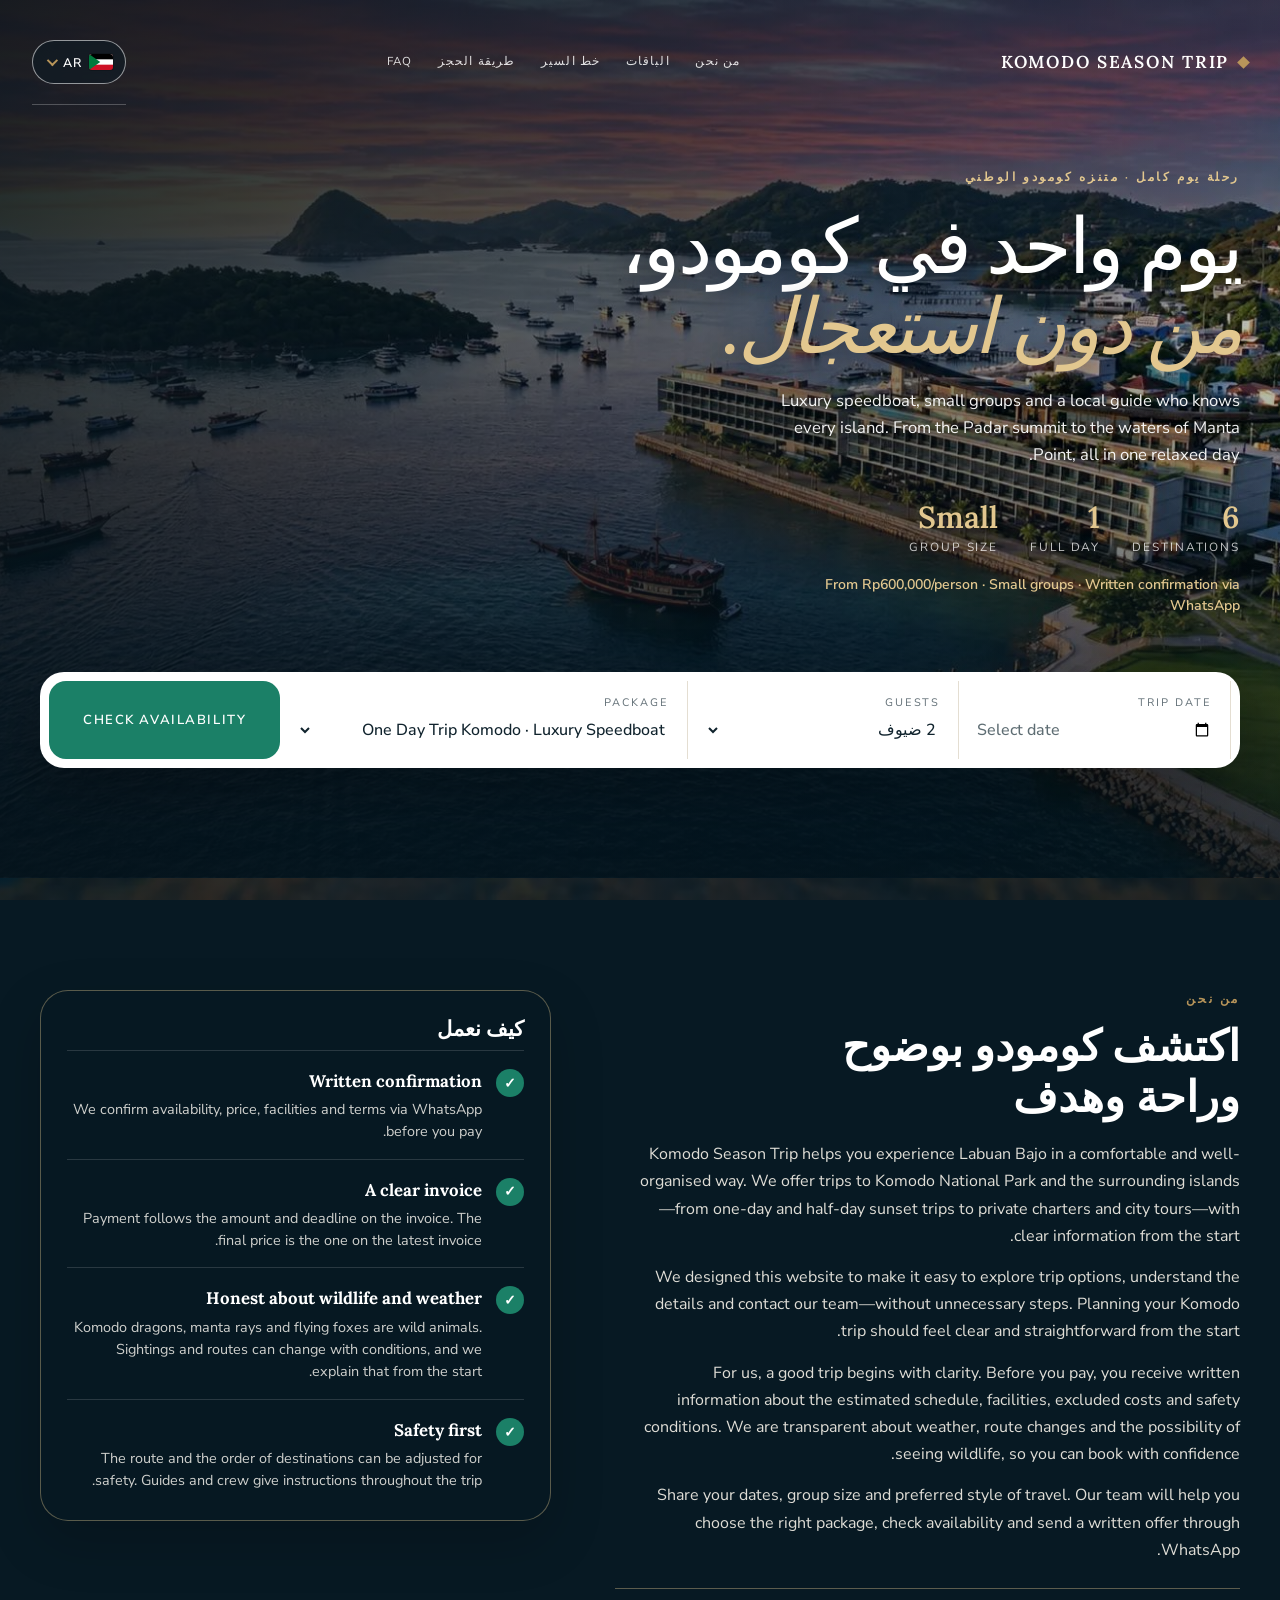
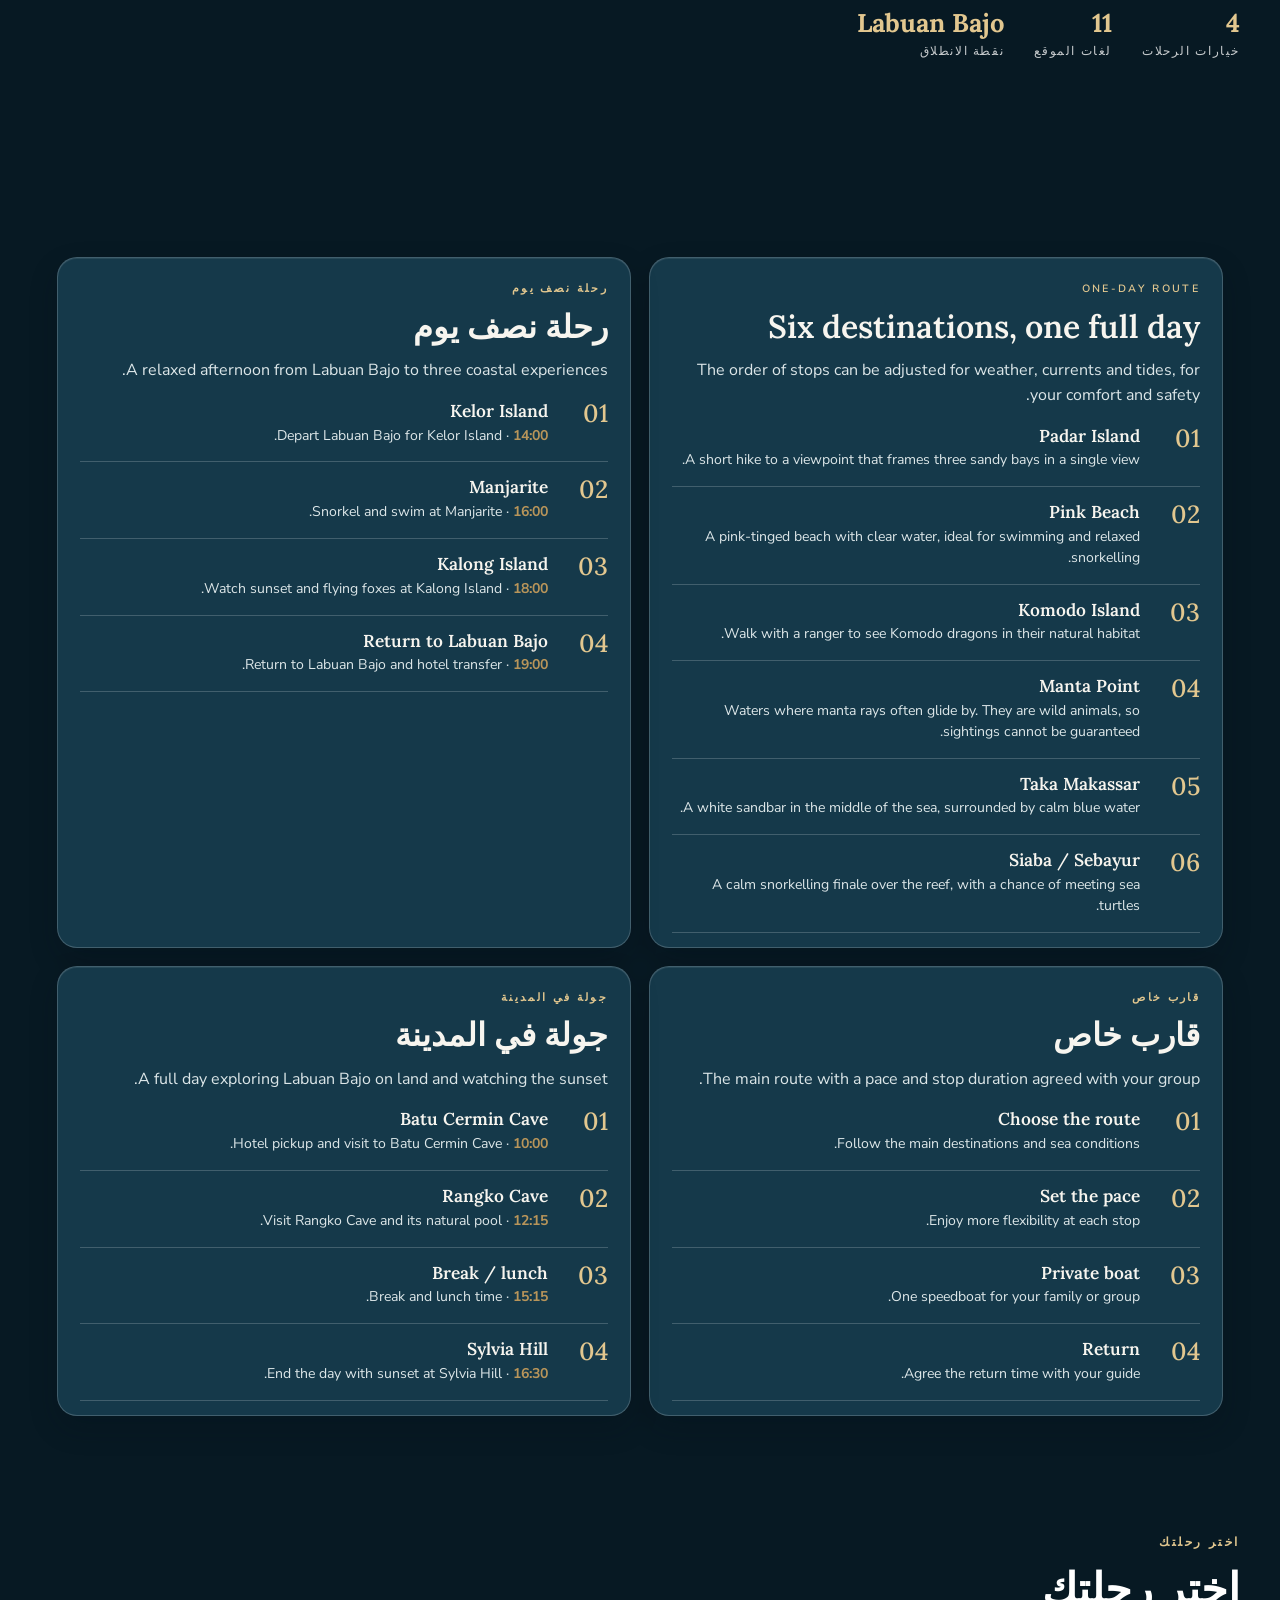
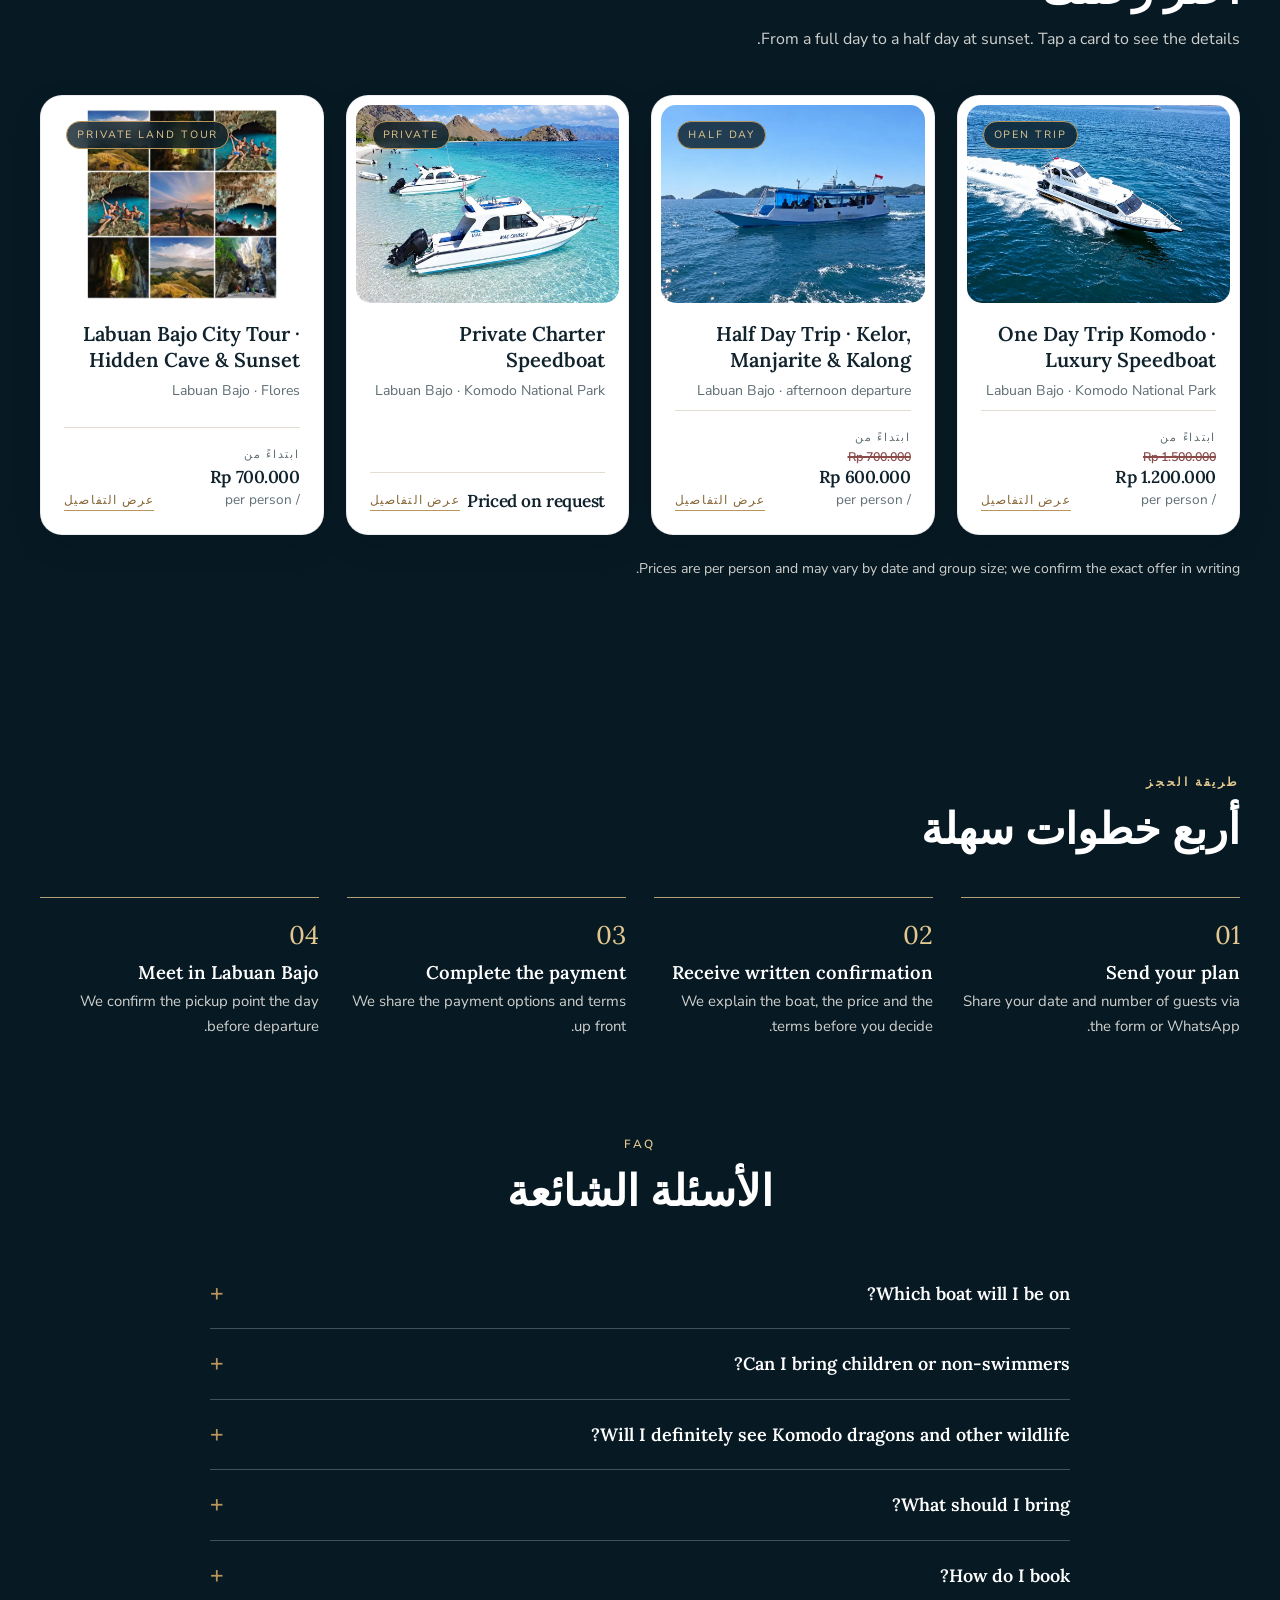
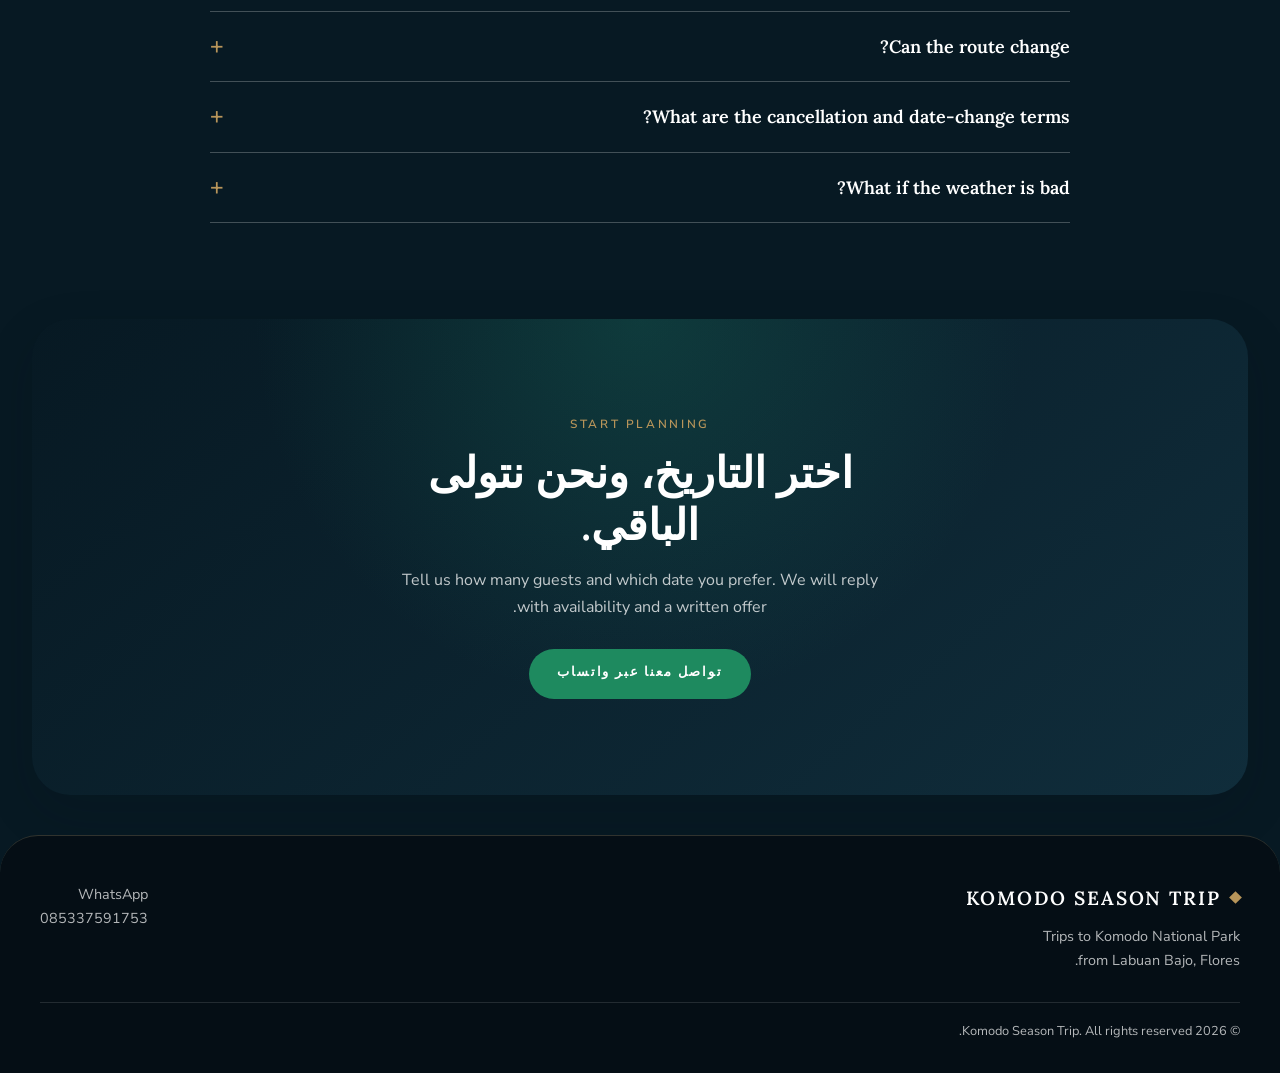
==== commit ac5691fe: "Add files via upload" ====
--- a/ar.html
+++ b/ar.html
@@ -670,7 +670,7 @@
 var LANG='ar',T={"view":"عرض التفاصيل","from":"ابتداءً من","sum":"الملخص","tiers":"السعر لكل شخص","fac":"المرافق","route2":"خط سير الرحلة","inc_note":"يشمل وملاحظات","close_panel":"إغلاق اللوحة","prev":"الصورة السابقة","next":"الصورة التالية","swipe":"اسحب لعرض الصور","err_phone":"رقم واتساب غير صالح. يرجى إدخال رمز الدولة.","sending":"جارٍ الإرسال…","err_send":"لم يتم إرسال الحجز. تحقق من الاتصال أو احجز عبر واتساب.","guest_n":"%n ضيوف","guest_more":"أكثر من 10","wa_interest":"مرحباً Komodo Season Trip، أنا مهتم بـ %n.","wa_date":"التاريخ: %s.","wa_guests":"الضيوف: %s.","wa_ask":"يرجى مشاركة التوفر والسعر.","wa_order":"مرحباً Komodo Season Trip، أنا %p وقد حجزت للتو %n.","wa_confirm":"يرجى التأكيد.","o_send":"إرسال الحجز","locale":"ar-AE"},curIdx=0;
 function applySalePrice(b){var ref=String(b.oldp||'')+' '+String(b.p||''),name=String(b.n||'').toLowerCase();if(/city[\s-]*tour|lawatan bandar|tur darat|tour della città|city tour|городской тур|城市游/.test(name)){delete b.oldp;b.p='Rp 700.000'}else if(/1[., ]500[., ]000/.test(ref)||/one[\s-]*day|full[\s-]*day|satu hari|ganzer tag|intera giornata|un día completo|um dia inteiro|полный день|一日/.test(name)&&!/half[\s-]*day|半日/.test(name)){b.oldp='Rp 1.500.000';b.p='Rp 1.200.000'}else if(/700[., ]000/.test(ref)||/half[\s-]*day|setengah hari|separuh hari|halbtag|mezza giornata|medio día|meio dia|тур на полдня|半日/.test(name)){b.oldp='Rp 700.000';b.p='Rp 600.000'}return b}function loc(b){var t=LANG!=='id'&&b.tr&&(b.tr[LANG]||b.tr.en);if(!t)return applySalePrice(b);var o={};for(var k in b)o[k]=b[k];['n','w','tag','pu','p','d','sp','f','it','y','x','pt','itn','warn','rt','info','faq','faqt'].forEach(function(k){if(t[k]!=null)o[k]=t[k]});return applySalePrice(o)}
 function msg(){return Array.prototype.filter.call(arguments,Boolean).join(' ')}
-var BOATS=[{"n":"One Day Trip Komodo · Speedboat Luxury","w":"Labuan Bajo · Taman Nasional Komodo","tag":"Open trip","ik":"motor","p":"Rp 1.200.000","pu":"per orang","s":"","r":0,"d":"Open trip (sharing) satu hari penuh menjelajahi enam destinasi Taman Nasional Komodo dengan speedboat wisata dari Labuan Bajo: Pulau Padar, Pink Beach, Pulau Komodo, Manta Point, Taka Makassar, dan Siaba atau Sebayur. Penjemputan hotel di area Labuan Bajo, makan siang, dan pemandu lokal sudah termasuk.","sp":[["Durasi","Satu hari penuh"],["Jenis trip","Open trip atau sharing trip dengan peserta lain dalam satu speedboat"],["Minimum booking","1 orang"],["Kapal","Speedboat wisata. Nama dan jenis kapal dapat berbeda sesuai ketersediaan. Detail kapal dikonfirmasi sebelum keberangkatan."],["Kapasitas","Mengikuti jenis speedboat yang tersedia pada tanggal perjalanan"],["Destinasi","6 destinasi"],["Penjemputan","Hotel atau titik temu di area Labuan Bajo, sekitar 06.00–06.30 WITA"]],"f":[],"it":[["06.00–06.30 WITA","Penjemputan peserta dari hotel atau titik temu di area Labuan Bajo."],["06.30–07.00 WITA","Perjalanan menuju pelabuhan, check-in, dan persiapan naik speedboat."],["07.00 WITA","Speedboat berangkat dari Labuan Bajo."],["Sekitar 08.30–09.00 WITA","Tiba di Pulau Padar. Trekking ringan menuju area pemandangan dan berfoto."],["Sekitar 10.00–10.30 WITA","Mengunjungi Pink Beach untuk berenang, snorkeling, atau bersantai sesuai kondisi."],["Sekitar 12.00 WITA","Mengunjungi Pulau Komodo dan mengikuti jalur trekking yang ditentukan bersama ranger."],["Sekitar 13.00 WITA","Makan siang atau waktu istirahat sesuai fasilitas paket."],["Sekitar 14.00 WITA","Mengunjungi Manta Point untuk snorkeling apabila kondisi laut memungkinkan."],["Sekitar 15.00 WITA","Mengunjungi Taka Makassar apabila kondisi pasang surut dan cuaca memungkinkan."],["Sekitar 15.30–16.00 WITA","Mengunjungi Siaba atau Sebayur untuk snorkeling atau menikmati perairan sekitar sesuai kondisi."],["Sekitar 16.30–17.30 WITA","Perjalanan kembali menuju Labuan Bajo."],["Sekitar 17.00–18.00 WITA","Tiba di Labuan Bajo dan perjalanan selesai."]],"y":[],"x":[],"img":"","on":true,"ic":"Speedboat PUKAYA melaju","gal":[["pukaya-01.webp","Tampak luar speedboat"],["pukaya-02.webp","Kabin dengan kursi nyaman"],["pukaya-03.webp","Kursi kabin dan pendingin ruangan"],["pukaya-04.webp","Lorong kabin penumpang"],["pukaya-05.webp","Kabin penumpang, tampak lebar"],["pukaya-06.webp","Toilet di dalam kapal"],["pukaya-07.webp","Ruang kemudi"],["pukaya-08.webp","Dek depan dengan tempat duduk"],["pukaya-09.webp","Dek belakang"]],"rt":"Jadwal perkiraan","itn":"Jadwal di atas merupakan perkiraan. Waktu tiba, durasi di setiap destinasi, dan urutan rute dapat berubah mengikuti cuaca, gelombang, arus, pasang surut, kepadatan lokasi, arahan ranger, jadwal pelabuhan, dan pertimbangan keselamatan. Tidak ada jaminan bahwa semua destinasi dapat dikunjungi apabila kondisi tidak memungkinkan.","warn":"Penting: tiket masuk Taman Nasional Komodo dan biaya resmi lain belum termasuk dalam harga paket, kecuali dinyatakan berbeda pada invoice atau konfirmasi booking. Rincian biaya diinformasikan sebelum pembayaran.","info":[{"t":"Fasilitas yang termasuk","open":true,"k":"yes","b":[["ul",["Speedboat wisata pulang-pergi dari Labuan Bajo.","Pemandu lokal.","Alat snorkeling dasar.","Jaket pelampung.","Air mineral.","Makan siang.","Penjemputan dan pengantaran hotel di area Labuan Bajo.","Ranger atau pemandu lokal di area Pulau Komodo sesuai ketentuan taman nasional.","Dokumentasi perjalanan menggunakan kamera, GoPro, dan drone apabila kondisi cuaca, lokasi, izin, dan operasional memungkinkan."]],["note","Nama dan jenis speedboat dapat berbeda sesuai ketersediaan. Dokumentasi drone tidak dapat dijamin karena bergantung pada cuaca, angin, lokasi, izin, dan kondisi operasional."]]},{"t":"Tidak termasuk","open":true,"k":"no","b":[["ul",["Tiket pesawat.","Hotel atau akomodasi di Labuan Bajo.","Tiket masuk Taman Nasional Komodo.","Biaya konservasi, retribusi, atau biaya resmi lain dari pengelola destinasi.","Biaya pelabuhan atau biaya lokal lain apabila berlaku.","Konsumsi pribadi di luar makan siang, air mineral, dan fasilitas paket.","Pakaian renang.","Handuk.","Fins atau perlengkapan pribadi lainnya jika tidak disediakan.","Obat-obatan pribadi.","Obat anti-mabuk laut.","Asuransi perjalanan.","Pengeluaran pribadi.","Tip sukarela untuk pemandu dan kru kapal.","Destinasi di luar itinerary One Day Trip.","Biaya lain yang tidak tercantum dalam konfirmasi booking."]],["note","Tiket taman nasional, retribusi, dan biaya resmi lainnya dapat berubah mengikuti ketentuan pengelola destinasi. Rincian biaya akan diinformasikan sebelum pembayaran."]]},{"t":"Keselamatan dan kondisi perjalanan","b":[["p","Perjalanan ini melibatkan perjalanan speedboat, aktivitas snorkeling, naik-turun kapal, berjalan kaki, dan trekking ringan di beberapa lokasi."],["p","Semua aktivitas di laut bergantung pada cuaca, gelombang, arus, pasang surut, dan arahan kru. Rute serta urutan destinasi dapat berubah jika diperlukan demi keselamatan peserta."],["p","Peserta wajib mengikuti arahan pemandu, kru kapal, dan ranger selama perjalanan. Jaket pelampung wajib digunakan sesuai arahan kru dan kondisi aktivitas."],["p","Peserta wajib memberi tahu kami sebelum booking apabila memiliki kondisi kesehatan tertentu, sedang hamil, memiliki alergi, kebutuhan khusus, keterbatasan berenang, atau kesulitan berjalan dan melakukan trekking."],["p","Perjalanan ini tidak direkomendasikan bagi bayi dan balita, ibu hamil, pengguna kursi roda atau stroller, lansia dengan keterbatasan fisik berat, serta peserta dengan kondisi medis berisiko tinggi seperti penyakit jantung, epilepsi, atau kondisi lain yang dapat terpengaruh oleh perjalanan laut dan aktivitas fisik."]]},{"t":"Satwa liar","b":[["p","Komodo, pari manta, penyu, dan satwa lainnya hidup bebas di habitat alaminya. Pemandu dan ranger akan membantu memilih area yang sesuai berdasarkan kondisi dan aturan taman nasional, tetapi penampakan satwa liar tidak dapat dijamin."]]},{"t":"Cuaca dan perubahan itinerary","b":[["p","Jika terjadi cuaca buruk, hujan lebat, badai, gelombang tinggi, arus kuat, pasang surut, bencana alam, penutupan destinasi, instruksi ranger, instruksi otoritas, kerusakan kapal, atau keadaan lain di luar kendali operator, maka:"],["ul",["Rute dapat diubah.","Urutan destinasi dapat diubah.","Waktu kunjungan dapat dikurangi.","Sebagian destinasi dapat dihilangkan.","Keberangkatan dapat ditunda.","Perjalanan dapat dijadwalkan ulang.","Perjalanan dapat dibatalkan apabila kondisi dianggap tidak aman."]],["p","Pilihan perubahan tanggal, itinerary pengganti, atau pengembalian dana mengikuti kondisi operasional, kebijakan operator kapal, biaya pihak ketiga yang telah dibayarkan, dan ketentuan pada invoice atau konfirmasi booking."],["p","Keselamatan peserta menjadi prioritas utama. Tidak ada jaminan bahwa seluruh destinasi dalam itinerary dapat dikunjungi."]]},{"t":"Syarat booking dan pembayaran","b":[["ol",["Booking tersedia untuk minimal 1 orang.","Peserta mengirimkan nama lengkap, nomor WhatsApp, tanggal perjalanan, dan jumlah peserta.","Booking belum dianggap terkonfirmasi sebelum ketersediaan, itinerary, harga, fasilitas, dan ketentuan dikonfirmasi melalui WhatsApp.","Peserta menerima invoice atau konfirmasi tertulis sebelum melakukan pembayaran.","Peserta wajib memeriksa nama, tanggal, jumlah peserta, harga, fasilitas, dan ketentuan sebelum membayar.","Pembayaran dilakukan sesuai nominal dan batas waktu yang tertulis pada invoice.","Harga final adalah harga yang tercantum pada invoice atau konfirmasi booking terakhir.","Harga paket dan biaya tiket atau retribusi taman nasional dapat berubah mengikuti ketentuan pengelola destinasi.","Setelah melakukan pembayaran, peserta dianggap telah membaca, memahami, dan menyetujui aturan perjalanan yang tercantum pada invoice dan halaman paket."]]]},{"t":"Pembatalan dan perubahan tanggal","b":[["p","Pembatalan, perubahan nama peserta, dan perubahan tanggal perjalanan mengikuti ketentuan yang tercantum pada invoice atau konfirmasi booking."],["p","Permintaan perubahan tanggal dapat dipertimbangkan apabila kapasitas kapal dan ketersediaan pada tanggal baru masih tersedia."],["p","Perubahan tanggal dapat menimbulkan biaya tambahan apabila terdapat perbedaan harga kapal, tiket, retribusi, atau biaya operasional."],["p","Peserta yang membatalkan perjalanan, tidak hadir, atau datang terlambat mengikuti ketentuan pembatalan pada invoice booking."],["p","Peserta wajib hadir tepat waktu di hotel atau titik temu yang telah ditentukan. Peserta yang terlambat dapat dianggap tidak hadir apabila speedboat harus berangkat sesuai jadwal."],["p","Biaya tambahan akibat keterlambatan atau perubahan rencana peserta menjadi tanggung jawab peserta."]]},{"t":"Yang perlu dibawa","b":[["ul",["Pakaian ganti.","Pakaian renang.","Handuk.","Sunscreen ramah terumbu.","Topi.","Kacamata hitam.","Alas kaki yang nyaman untuk trekking ringan.","Obat pribadi.","Obat anti-mabuk laut.","Kamera.","Powerbank dan charger.","Uang tunai secukupnya."]]]}],"faqt":"Pertanyaan yang sering diajukan","faq":[["Apakah saya pasti melihat komodo dan pari manta?","Tidak. Komodo dan pari manta adalah satwa liar sehingga penampakannya tidak dapat dijamin. Pemandu dan ranger akan membantu memilih area yang sesuai berdasarkan kondisi dan aturan taman nasional."],["Apakah Manta Point selalu dikunjungi?","Manta Point dikunjungi apabila cuaca, gelombang, arus, pasang surut, dan kondisi keselamatan memungkinkan. Jika tidak memungkinkan, pemandu dapat mengubah rute atau mengganti lokasi sesuai kondisi."],["Apakah semua destinasi pasti dikunjungi?","Tidak selalu. Urutan rute dan destinasi dapat berubah atau dikurangi karena cuaca, kondisi laut, pasang surut, kepadatan lokasi, arahan ranger, jadwal pelabuhan, atau alasan keselamatan."],["Apakah tiket Taman Nasional Komodo sudah termasuk?","Tiket masuk Taman Nasional Komodo dan biaya resmi lain dari pengelola destinasi belum termasuk dalam harga paket, kecuali dinyatakan berbeda pada invoice atau konfirmasi booking."],["Apakah makan siang termasuk?","Makan siang termasuk dalam fasilitas paket One Day Trip. Detail menu atau bentuk penyajian dapat berbeda sesuai operasional perjalanan."],["Apakah ada penjemputan hotel?","Penjemputan dan pengantaran tersedia untuk hotel di area Labuan Bajo. Waktu penjemputan biasanya sekitar pukul 06.00–06.30 WITA dan akan dikonfirmasi sebelum perjalanan."],["Apakah ini open trip?","Ya. Paket ini merupakan open trip atau sharing trip, sehingga peserta dapat berbagi speedboat dengan tamu lain. Kapasitas mengikuti jenis kapal yang tersedia pada tanggal perjalanan."],["Apakah anak-anak boleh ikut?","Anak-anak dapat mengikuti perjalanan setelah usia, kondisi kesehatan, dan kemampuan mengikuti rute diperiksa. Mohon informasikan usia anak saat booking agar kesesuaian perjalanan dapat diperiksa."],["Apakah dokumentasi drone selalu tersedia?","Dokumentasi drone bergantung pada cuaca, angin, lokasi, izin, dan kondisi operasional. Dokumentasi drone dapat tidak tersedia apabila penerbangan tidak aman atau tidak diperbolehkan di area tertentu."]],"tr":{"en":{"n":"One Day Trip Komodo · Luxury Speedboat","w":"Labuan Bajo · Komodo National Park","pu":"per person","itn":"The schedule above is an estimate. Arrival times, the time spent at each destination and the order of the route may change depending on the weather, waves, currents, tides, how busy each location is, ranger instructions, harbour schedules and safety considerations. There is no guarantee that all destinations can be visited if conditions do not allow.","warn":"Important: Komodo National Park entrance tickets and other official fees are not included in the package price, unless stated otherwise on the invoice or booking confirmation. Fee details are provided before payment.","rt":"Estimated schedule","info":[{"t":"Included facilities","open":true,"k":"yes","b":[["ul",["Tourist speedboat round trip from Labuan Bajo.","Local guide.","Basic snorkelling equipment.","Life jacket.","Mineral water.","Lunch.","Hotel pickup and drop-off in the Labuan Bajo area.","A ranger or local guide in the Komodo Island area, in line with national park regulations.","Trip documentation with camera, GoPro and drone when weather, location, permits and operations allow."]],["note","The name and type of speedboat may vary depending on availability. Drone footage cannot be guaranteed because it depends on weather, wind, location, permits and operational conditions."]]},{"t":"Not included","open":true,"k":"no","b":[["ul",["Flight tickets.","Hotel or accommodation in Labuan Bajo.","Komodo National Park entrance tickets.","Conservation fees, levies or other official fees from the destination manager.","Harbour fees or other local fees where applicable.","Personal food and drinks beyond the lunch, mineral water and facilities listed.","Swimwear.","Towel.","Fins or other personal equipment if not provided.","Personal medication.","Seasickness medication.","Travel insurance.","Personal expenses.","Voluntary tips for the guide and boat crew.","Destinations outside the One Day Trip itinerary.","Any other costs not listed in the booking confirmation."]],["note","National park tickets, levies and other official fees may change according to the destination manager's regulations. Fee details will be provided before payment."]]},{"t":"Safety and trip conditions","b":[["p","This trip involves speedboat travel, snorkelling, getting on and off the boat, walking and light trekking at several locations."],["p","All activities at sea depend on the weather, waves, currents, tides and the crew's instructions. The route and the order of destinations may change if needed for the safety of participants."],["p","Participants must follow the instructions of the guide, boat crew and rangers throughout the trip. Life jackets must be worn as instructed by the crew and according to the activity."],["p","Please tell us before booking if you have a specific health condition, are pregnant, have allergies or special needs, limited swimming ability, or difficulty walking and trekking."],["p","This trip is not recommended for infants and toddlers, pregnant women, wheelchair or stroller users, elderly people with severe physical limitations, or participants with high-risk medical conditions such as heart disease, epilepsy or other conditions that may be affected by sea travel and physical activity."]]},{"t":"Wildlife","b":[["p","Komodo dragons, manta rays, turtles and other animals live freely in their natural habitat. Guides and rangers will help choose suitable areas based on conditions and national park rules, but wildlife sightings cannot be guaranteed."]]},{"t":"Weather and itinerary changes","b":[["p","In the event of bad weather, heavy rain, storms, high waves, strong currents, tides, natural disasters, destination closures, ranger instructions, instructions from the authorities, boat damage or other circumstances beyond the operator's control:"],["ul",["The route may be changed.","The order of destinations may be changed.","Visiting times may be shortened.","Some destinations may be skipped.","Departure may be delayed.","The trip may be rescheduled.","The trip may be cancelled if conditions are considered unsafe."]],["p","Options for a date change, a replacement itinerary or a refund depend on operational conditions, the boat operator's policy, third-party costs already paid, and the terms stated in the invoice or booking confirmation."],["p","Participant safety is the top priority. There is no guarantee that all destinations in the itinerary can be visited."]]},{"t":"Booking and payment terms","b":[["ol",["Booking is available for a minimum of 1 person.","Participants send their full name, WhatsApp number, travel date and number of participants.","A booking is not considered confirmed until availability, itinerary, price, facilities and terms have been confirmed via WhatsApp.","Participants receive an invoice or written confirmation before making payment.","Participants must check the name, date, number of participants, price, facilities and terms before paying.","Payment is made according to the amount and deadline stated in the invoice.","The final price is the price stated in the latest invoice or booking confirmation.","Package prices and national park ticket or levy fees may change according to the destination manager's regulations.","After payment, participants are considered to have read, understood and agreed to the travel rules stated in the invoice and on the package page."]]]},{"t":"Cancellation and date changes","b":[["p","Cancellations, changes of participant names and changes of travel date follow the terms stated in the invoice or booking confirmation."],["p","A date change request can be considered if boat capacity and availability on the new date are still available."],["p","A date change may incur additional costs if there is a difference in boat price, tickets, levies or operational costs."],["p","Participants who cancel, do not show up or arrive late are subject to the cancellation terms in the booking invoice."],["p","Participants must arrive on time at the hotel or the agreed meeting point. Participants who are late may be considered no-shows if the speedboat has to depart on schedule."],["p","Additional costs caused by late arrival or changes to the participant's plans are the participant's responsibility."]]},{"t":"What to bring","b":[["ul",["Change of clothes.","Swimwear.","Towel.","Reef-safe sunscreen.","Hat.","Sunglasses.","Comfortable footwear for light trekking.","Personal medication.","Seasickness medication.","Camera.","Power bank and charger.","Enough cash."]]]}],"faqt":"الأسئلة الشائعة","faq":[["Will I definitely see Komodo dragons and manta rays?","No. Komodo dragons and manta rays are wild animals, so sightings cannot be guaranteed. Guides and rangers will help choose suitable areas based on conditions and national park rules."],["Is Manta Point always visited?","Manta Point is visited when the weather, waves, currents, tides and safety conditions allow. If not possible, the guide may change the route or replace the location according to conditions."],["Are all destinations guaranteed to be visited?","Not always. The order of the route and destinations may change or be reduced due to weather, sea conditions, tides, how busy locations are, ranger instructions, harbour schedules or safety reasons."],["Are Komodo National Park tickets included?","Komodo National Park entrance tickets and other official fees from the destination manager are not included in the package price, unless stated otherwise in the invoice or booking confirmation."],["Is lunch included?","Lunch is included in the One Day Trip package. The menu or serving style may vary depending on trip operations."],["Is hotel pickup available?","Pickup and drop-off are available for hotels in the Labuan Bajo area. Pickup is usually around 06.00–06.30 WITA and will be confirmed before the trip."],["Is this an open trip?","Yes. This package is an open or shared trip, so you may share the speedboat with other guests. Capacity depends on the type of boat available on the travel date."],["Can children join?","Children can join after their age, health and ability to follow the route have been checked. Please tell us the child's age when booking so suitability can be assessed."],["Is drone footage always available?","Drone footage depends on weather, wind, location, permits and operational conditions. Drone footage may be unavailable if flying is unsafe or not allowed in certain areas."]],"d":"An open (shared) full-day trip to six destinations in Komodo National Park by tourist speedboat from Labuan Bajo: Padar Island, Pink Beach, Komodo Island, Manta Point, Taka Makassar and Siaba or Sebayur. Hotel pickup in the Labuan Bajo area, lunch and a local guide are included.","sp":[["Duration","Full day"],["Trip type","Open trip or shared trip with other guests on the same speedboat"],["Minimum booking","1 person"],["Boat","Tourist speedboat. Boat name and type may vary depending on availability. Boat details are confirmed before departure."],["Capacity","Depends on the type of speedboat available on the travel date"],["Destinations","6 destinations"],["Pickup","Hotel or meeting point in the Labuan Bajo area, around 06.00–06.30 WITA"]],"it":[["06.00–06.30 WITA","Guests are picked up from their hotel or a meeting point in the Labuan Bajo area."],["06.30–07.00 WITA","Transfer to the harbour, check-in and preparation to board the speedboat."],["07.00 WITA","The speedboat departs from Labuan Bajo."],["Approx. 08.30–09.00 WITA","Arrival at Padar Island. Light trek to the viewpoint and photo time."],["Approx. 10.00–10.30 WITA","Visit Pink Beach to swim, snorkel or relax, depending on conditions."],["Approx. 12.00 WITA","Visit Komodo Island and follow the trekking route set together with the ranger."],["Approx. 13.00 WITA","Lunch or rest time according to the package facilities."],["Approx. 14.00 WITA","Visit Manta Point for snorkelling if sea conditions allow."],["Approx. 15.00 WITA","Visit Taka Makassar if tides and weather allow."],["Approx. 15.30–16.00 WITA","Visit Siaba or Sebayur to snorkel or enjoy the surrounding waters, depending on conditions."],["Approx. 16.30–17.30 WITA","Journey back to Labuan Bajo."],["Approx. 17.00–18.00 WITA","Arrival in Labuan Bajo and end of the trip."]]},"ar":{"n":"رحلة يوم واحد إلى Komodo · قارب سريع فاخر","w":"Labuan Bajo · منتزه Komodo الوطني","pu":"للشخص الواحد","itn":"الجدول أعلاه تقديري. قد تتغير أوقات الوصول، والمدة التي تُقضى في كل وجهة، وترتيب المسار حسب الطقس والأمواج والتيارات والمد والجزر ومدى ازدحام كل موقع وتعليمات الحراس ومواعيد الميناء واعتبارات السلامة. لا يمكن ضمان زيارة جميع الوجهات إذا لم تسمح الظروف بذلك.","warn":"مهم: لا تشمل أسعار الباقة تذاكر دخول منتزه Komodo الوطني والرسوم الرسمية الأخرى، ما لم يُذكر خلاف ذلك في الفاتورة أو تأكيد الحجز. تُقدَّم تفاصيل الرسوم قبل الدفع.","rt":"الجدول التقديري","info":[{"t":"الخدمات المشمولة","open":true,"k":"yes","b":[["ul",["رحلة ذهاب وعودة بقارب سياحي سريع من Labuan Bajo.","مرشد محلي.","معدات أساسية للغطس.","سترة نجاة.","مياه معدنية.","غداء.","النقل من الفندق وإليه في منطقة Labuan Bajo.","حارس أو مرشد محلي في منطقة جزيرة Komodo، وفقاً للوائح المنتزه الوطني.","توثيق الرحلة بكاميرا وGoPro وطائرة مسيّرة عندما تسمح الأحوال الجوية والموقع والتصاريح والعمليات بذلك."]],["note","قد يختلف اسم القارب السريع ونوعه حسب التوافر. لا يمكن ضمان التصوير بالطائرة المسيّرة، إذ يعتمد ذلك على الطقس والرياح والموقع والتصاريح والظروف التشغيلية."]]},{"t":"غير مشمول","open":true,"k":"no","b":[["ul",["تذاكر الطيران.","الفندق أو مكان الإقامة في Labuan Bajo.","تذاكر دخول منتزه Komodo الوطني.","رسوم المحافظة على الطبيعة أو الجبايات أو الرسوم الرسمية الأخرى التي تفرضها إدارة الوجهة.","رسوم الميناء أو الرسوم المحلية الأخرى، حيثما ينطبق ذلك.","الأطعمة والمشروبات الشخصية، باستثناء الغداء والمياه المعدنية والخدمات المذكورة.","ملابس السباحة.","منشفة.","زعانف أو معدات شخصية أخرى إن لم تكن متوفرة.","الأدوية الشخصية.","أدوية دوار البحر.","تأمين السفر.","النفقات الشخصية.","الإكراميات الاختيارية للمرشد وطاقم القارب.","الوجهات الواقعة خارج مسار رحلة اليوم الواحد.","أي تكاليف أخرى غير مدرجة في تأكيد الحجز."]],["note","قد تتغير أسعار تذاكر المنتزه الوطني والجبايات والرسوم الرسمية الأخرى وفقاً للوائح إدارة الوجهة. تُقدَّم تفاصيل الرسوم قبل الدفع."]]},{"t":"السلامة وظروف الرحلة","b":[["p","تشمل هذه الرحلة التنقل بقارب سريع والغطس والصعود إلى القارب والنزول منه والمشي والقيام بجولات مشي قصيرة في عدة مواقع."],["p","تعتمد جميع الأنشطة البحرية على الطقس والأمواج والتيارات والمد والجزر وتعليمات الطاقم. وقد يتغير المسار وترتيب الوجهات عند الحاجة حفاظاً على سلامة المشاركين."],["p","يجب على المشاركين اتباع تعليمات المرشد وطاقم القارب والحراس طوال الرحلة. ويجب ارتداء سترات النجاة وفقاً لتعليمات الطاقم ونوع النشاط."],["p","يرجى إبلاغنا قبل الحجز إذا كنت تعاني حالة صحية معينة، أو كنتِ حاملاً، أو لديك حساسية أو احتياجات خاصة، أو قدرة محدودة على السباحة، أو صعوبة في المشي واجتياز المسارات."],["p","لا يُنصح بهذه الرحلة للرضع والأطفال الصغار، أو النساء الحوامل، أو مستخدمي الكراسي المتحركة أو عربات الأطفال، أو كبار السن الذين يعانون قيوداً جسدية شديدة، أو المشاركين الذين لديهم حالات طبية عالية الخطورة مثل أمراض القلب أو الصرع أو حالات أخرى قد تتأثر بالتنقل البحري والنشاط البدني."]]},{"t":"الحياة البرية","b":[["p","تعيش تنانين Komodo وأسماك المانتا والسلاحف وغيرها من الحيوانات بحرية في موائلها الطبيعية. وسيساعد المرشدون والحراس في اختيار المناطق المناسبة وفقاً للظروف وقواعد المنتزه الوطني، لكن لا يمكن ضمان مشاهدة الحياة البرية."]]},{"t":"الطقس والتغييرات على خط سير الرحلة","b":[["p","في حال سوء الأحوال الجوية أو هطول أمطار غزيرة أو حدوث عواصف أو ارتفاع الأمواج أو اشتداد التيارات أو المد والجزر أو وقوع كوارث طبيعية أو إغلاق الوجهات أو صدور تعليمات من الحراس أو السلطات أو تعرّض القارب للعطل أو حدوث ظروف أخرى خارجة عن سيطرة المشغّل:"],["ul",["قد يتغير المسار.","قد يتغير ترتيب الوجهات.","قد تُختصر مدة الزيارة.","قد تُستثنى بعض الوجهات.","قد يتأخر موعد المغادرة.","قد يُعاد تحديد موعد الرحلة.","قد تُلغى الرحلة إذا اعتُبرت الظروف غير آمنة."]],["p","تعتمد الخيارات المتاحة لتغيير الموعد أو استبدال خط سير الرحلة أو استرداد المبلغ على الظروف التشغيلية وسياسة مشغّل القارب والتكاليف المدفوعة مسبقاً لأطراف ثالثة والشروط الواردة في الفاتورة أو تأكيد الحجز."],["p","سلامة المشاركين هي الأولوية القصوى. لا يمكن ضمان زيارة جميع الوجهات الواردة في خط سير الرحلة."]]},{"t":"شروط الحجز والدفع","b":[["ol",["الحجز متاح لشخص واحد على الأقل.","يرسل المشاركون أسماءهم الكاملة وأرقام WhatsApp وتاريخ السفر وعدد المشاركين.","لا يُعد الحجز مؤكداً حتى يتم تأكيد التوافر وخط سير الرحلة والسعر والخدمات والشروط عبر WhatsApp.","يتلقى المشاركون فاتورة أو تأكيداً خطياً قبل الدفع.","يجب على المشاركين التحقق من الاسم والتاريخ وعدد المشاركين والسعر والخدمات والشروط قبل الدفع.","يُسدَّد المبلغ وفقاً للقيمة والموعد النهائي المحددين في الفاتورة.","السعر النهائي هو السعر الوارد في أحدث فاتورة أو تأكيد حجز.","قد تتغير أسعار الباقات ورسوم تذاكر المنتزه الوطني أو الجبايات وفقاً للوائح إدارة الوجهة.","بعد الدفع، يُعد المشاركون قد قرأوا قواعد السفر الواردة في الفاتورة وصفحة الباقة وفهموها ووافقوا عليها."]]]},{"t":"الإلغاء وتغيير الموعد","b":[["p","تخضع عمليات الإلغاء وتغيير أسماء المشاركين وتغيير موعد السفر للشروط الواردة في الفاتورة أو تأكيد الحجز."],["p","يمكن النظر في طلب تغيير الموعد إذا ظلت سعة القارب والتوافر في الموعد الجديد متاحين."],["p","قد يترتب على تغيير الموعد تكاليف إضافية في حال وجود فرق في سعر القارب أو التذاكر أو الجبايات أو التكاليف التشغيلية."],["p","تسري على المشاركين الذين يلغون الحجز أو لا يحضرون أو يصلون متأخرين شروط الإلغاء الواردة في فاتورة الحجز."],["p","يجب على المشاركين الوصول في الوقت المحدد إلى الفندق أو نقطة الالتقاء المتفق عليها. وقد يُعتبر المشاركون المتأخرون غير حاضرين إذا اضطر القارب السريع إلى المغادرة في موعده."],["p","يتحمل المشاركون التكاليف الإضافية الناجمة عن التأخر في الوصول أو تغيير خططهم."]]},{"t":"ما ينبغي إحضاره","b":[["ul",["ملابس بديلة.","ملابس سباحة.","منشفة.","واقي شمس آمن للشعاب المرجانية.","قبعة.","نظارات شمسية.","حذاء مريح للمشي القصير.","الأدوية الشخصية.","أدوية دوار البحر.","كاميرا.","بطارية متنقلة وشاحن.","نقود كافية."]]]}],"faqt":"الأسئلة الشائعة","faq":[["هل سأرى تنانين Komodo وأسماك المانتا بالتأكيد؟","لا. تنانين Komodo وأسماك المانتا حيوانات برية، لذا لا يمكن ضمان مشاهدتها. وسيساعد المرشدون والحراس في اختيار المناطق المناسبة وفقاً للظروف وقواعد المنتزه الوطني."],["هل تتم زيارة Manta Point دائماً؟","تتم زيارة Manta Point عندما تسمح بذلك الأحوال الجوية والأمواج والتيارات والمد والجزر وظروف السلامة. وإذا تعذرت الزيارة، فقد يغيّر المرشد المسار أو يستبدل الموقع وفقاً للظروف."],["هل زيارة جميع الوجهات مضمونة؟","ليس دائماً. فقد يتغير ترتيب المسار والوجهات أو يُختصر بسبب الطقس أو أحوال البحر أو المد والجزر أو ازدحام المواقع أو تعليمات الحراس أو مواعيد الميناء أو لأسباب تتعلق بالسلامة."],["هل تشمل الباقة تذاكر منتزه Komodo الوطني؟","لا تشمل أسعار الباقة تذاكر دخول منتزه Komodo الوطني والرسوم الرسمية الأخرى التي تفرضها إدارة الوجهة، ما لم يُذكر خلاف ذلك في الفاتورة أو تأكيد الحجز."],["هل الغداء مشمول؟","الغداء مشمول في باقة رحلة اليوم الواحد. وقد تختلف قائمة الطعام أو طريقة تقديمه بحسب ترتيبات الرحلة."],["هل يتوفر النقل من الفندق؟","يتوفر النقل من الفنادق في منطقة Labuan Bajo وإليها. يكون موعد النقل عادةً بين 06.00 و06.30 WITA، وسيُؤكَّد قبل الرحلة."],["هل هذه رحلة مشتركة؟","نعم. هذه الباقة رحلة مشتركة، لذا قد تتشاركون القارب السريع مع ضيوف آخرين. وتعتمد السعة على نوع القارب المتاح في تاريخ السفر."],["هل يمكن للأطفال المشاركة؟","يمكن للأطفال المشاركة بعد التحقق من أعمارهم وحالتهم الصحية وقدرتهم على اتباع مسار الرحلة. يرجى إبلاغنا بعمر الطفل عند الحجز لتقييم مدى ملاءمة الرحلة له."],["هل يتوفر التصوير بالطائرة المسيّرة دائماً؟","يعتمد التصوير بالطائرة المسيّرة على الطقس والرياح والموقع والتصاريح والظروف التشغيلية. وقد لا يتوفر إذا كان التحليق غير آمن أو غير مسموح به في مناطق معينة."]],"d":"رحلة نهارية مشتركة إلى ست وجهات في منتزه Komodo الوطني على متن قارب سياحي سريع من Labuan Bajo: جزيرة Padar وشاطئ Pink Beach وجزيرة Komodo وManta Point وTaka Makassar وSiaba أو Sebayur. تشمل الرحلة النقل من الفنادق في منطقة Labuan Bajo والغداء ومرشداً محلياً.","sp":[["المدة","يوم كامل"],["نوع الرحلة","رحلة مشتركة مع ضيوف آخرين على متن القارب السريع نفسه"],["الحد الأدنى للحجز","شخص واحد"],["القارب","قارب سياحي سريع. قد يختلف اسم القارب ونوعه حسب التوافر. وتُؤكَّد تفاصيل القارب قبل المغادرة."],["السعة","تعتمد على نوع القارب السريع المتاح في تاريخ السفر"],["الوجهات","6 وجهات"],["النقل","من الفندق أو نقطة الالتقاء في منطقة Labuan Bajo، بين 06.00 و06.30 WITA"]],"it":[["06.00–06.30 WITA","يُنقل الضيوف من فنادقهم أو من نقطة التقاء في منطقة Labuan Bajo."],["06.30–07.00 WITA","الانتقال إلى الميناء وتسجيل الوصول والاستعداد للصعود إلى القارب السريع."],["07.00 WITA","يغادر القارب السريع Labuan Bajo."],["حوالي 08.30–09.00 WITA","الوصول إلى جزيرة Padar. جولة مشي قصيرة إلى نقطة المشاهدة ووقت لالتقاط الصور."],["حوالي 10.00–10.30 WITA","زيارة Pink Beach للسباحة أو الغطس أو الاسترخاء، حسب الظروف."],["حوالي 12.00 WITA","زيارة جزيرة Komodo واتباع مسار المشي المحدد بالتنسيق مع الحارس."],["حوالي 13.00 WITA","موعد الغداء أو الاستراحة وفقاً للخدمات المشمولة في الباقة."],["حوالي 14.00 WITA","زيارة Manta Point للغطس إذا سمحت أحوال البحر."],["حوالي 15.00 WITA","زيارة Taka Makassar إذا سمح المد والجزر والطقس."],["حوالي 15.30–16.00 WITA","زيارة Siaba أو Sebayur للغطس أو للاستمتاع بالمياه المحيطة، حسب الظروف."],["حوالي 16.30–17.30 WITA","العودة إلى Labuan Bajo."],["حوالي 17.00–18.00 WITA","الوصول إلى Labuan Bajo وانتهاء الرحلة."]]}},"oldp":"Rp 1.500.000"},{"n":"رحلة نصف يوم · Kelor, Manjarite & Kalong","w":"Labuan Bajo · berangkat sore","tag":"Half day","ik":"motor","p":"Rp 600.000","pu":"per orang","s":"","r":0,"d":"Perjalanan setengah hari yang santai: berlayar dari Labuan Bajo sore hari, singgah di pantai alami Pulau Kelor, snorkeling di Manjarite, lalu menutup hari dengan matahari terbenam dan ribuan kelelawar terbang di Pulau Kalong. Penjemputan dan pengantaran hotel sudah termasuk.","sp":[["Durasi","Setengah hari (13.30–20.00)"],["Kapal","Transportasi kapal"],["Destinasi","3 titik: Kelor, Manjarite, Kalong"],["Perlengkapan","Alat snorkeling tersedia (opsional)"],["Penjemputan","Hotel atau titik temu di area Labuan Bajo, sekitar 13.30–14.00 WITA"]],"f":[],"it":[["13.30–14.00","Penjemputan dari hotel menuju titik kumpul"],["14.00–15.00","Berangkat dari Labuan Bajo menuju Pulau Kelor, pantai alami yang masih asri"],["16.00–17.00","Teluk/Pulau Manjarite: snorkeling, berenang, dan menikmati pantainya"],["18.00–19.00","Pulau Kalong: menikmati matahari terbenam dan menyaksikan ribuan kelelawar terbang"],["19.00–20.00","Tiba kembali di Labuan Bajo dan diantar ke hotel. Tur selesai"]],"y":[],"x":[],"img":"halfday-user-sunset.jpg","on":true,"ic":"Kapal wisata dari udara dengan latar pulau Komodo","gal":[["halfday-user-sunset.jpg","Kapal wisata saat matahari terbenam"],["halfday-user-aerial.jpg","Kapal wisata dari udara dengan latar pulau Komodo"],["halfday-user-boat.jpg","Kapal wisata bersama tamu saat senja"],["halfday-10.webp","Pantai pasir putih dan laut jernih"],["halfday-01.webp","Panorama dari atas bukit"],["halfday-02.webp","Dermaga dan perairan biru dari udara"],["halfday-03.webp","Dermaga kayu menuju pulau"],["halfday-04.webp","Berjalan santai di dermaga kayu"],["halfday-05.webp","Ribuan kalong terbang saat senja"],["halfday-06.webp","Kalong di langit senja"],["halfday-07.webp","Kapal wisata menanti matahari terbenam"],["halfday-08.webp","Langit jingga saat matahari terbenam"],["halfday-09.webp","Kalong dari dekat"]],"itn":"Jadwal di atas merupakan perkiraan. Waktu tiba, durasi di setiap destinasi, dan urutan rute dapat berubah mengikuti cuaca, gelombang, arus, pasang surut, kepadatan lokasi, arahan pihak berwenang, jadwal pelabuhan, dan pertimbangan keselamatan. Waktu matahari terbenam dan penampakan kelelawar tidak dapat dijamin. Tidak ada jaminan bahwa semua destinasi dapat dikunjungi apabila kondisi tidak memungkinkan.","warn":"Penting: tiket masuk taman nasional atau retribusi area, jika berlaku, belum termasuk dalam harga paket, kecuali dinyatakan berbeda pada invoice atau konfirmasi booking. Makan berat juga tidak disediakan; hanya minuman dan snack ringan. Rincian biaya diinformasikan sebelum pembayaran.","rt":"Jadwal perkiraan","info":[{"t":"Fasilitas yang termasuk","open":true,"k":"yes","b":[["ul",["Transportasi kapal pulang-pergi dari Labuan Bajo.","Minuman dan snack ringan.","Pemandu wisata berpengalaman.","Peralatan snorkeling (tersedia, opsional).","Penjemputan dan pengantaran hotel di area Labuan Bajo."]],["note","Nama dan jenis kapal dapat berbeda sesuai ketersediaan dan dikonfirmasi sebelum keberangkatan."]]},{"t":"Tidak termasuk","open":true,"k":"no","b":[["ul",["Tiket pesawat.","Hotel atau akomodasi di Labuan Bajo.","Tiket masuk taman nasional atau retribusi area, jika berlaku.","Biaya konservasi, retribusi, atau biaya resmi lain dari pengelola destinasi.","Biaya pelabuhan atau biaya lokal lain apabila berlaku.","Makan berat. Hanya minuman dan snack ringan yang disediakan.","Konsumsi pribadi di luar minuman dan snack yang disediakan.","Pakaian renang.","Handuk.","Fins atau perlengkapan pribadi lainnya jika tidak disediakan.","Obat-obatan pribadi.","Obat anti-mabuk laut.","Asuransi perjalanan.","Pengeluaran pribadi.","Tip sukarela untuk pemandu dan kru kapal.","Destinasi di luar itinerary رحلة نصف يوم.","Biaya lain yang tidak tercantum dalam konfirmasi booking."]],["note","Tiket taman nasional, retribusi, dan biaya resmi lainnya dapat berubah mengikuti ketentuan pengelola destinasi. Rincian biaya akan diinformasikan sebelum pembayaran."]]},{"t":"Keselamatan dan kondisi perjalanan","b":[["p","Perjalanan ini melibatkan perjalanan dengan kapal, aktivitas snorkeling, naik-turun kapal, berjalan kaki, dan jalur pendek menuju titik pandang di Pulau Kelor apabila kondisi memungkinkan."],["p","Semua aktivitas di laut bergantung pada cuaca, gelombang, arus, pasang surut, dan arahan kru. Rute serta urutan destinasi dapat berubah jika diperlukan demi keselamatan peserta."],["p","Sebagian perjalanan pulang dilakukan saat hari mulai gelap. Peserta wajib tetap mengikuti arahan kru selama perjalanan dan saat naik-turun kapal."],["p","Peserta wajib mengikuti arahan pemandu dan kru kapal selama perjalanan. Perlengkapan keselamatan wajib digunakan sesuai arahan kru dan kondisi aktivitas."],["p","Peserta wajib memberi tahu kami sebelum booking apabila memiliki kondisi kesehatan tertentu, sedang hamil, memiliki alergi, kebutuhan khusus, keterbatasan berenang, atau kesulitan berjalan dan melakukan trekking."],["p","Perjalanan ini tidak direkomendasikan bagi bayi dan balita, ibu hamil, pengguna kursi roda atau stroller, lansia dengan keterbatasan fisik berat, serta peserta dengan kondisi medis berisiko tinggi seperti penyakit jantung, epilepsi, atau kondisi lain yang dapat terpengaruh oleh perjalanan laut dan aktivitas fisik."]]},{"t":"Satwa liar","b":[["p","Kelelawar (kalong) di Pulau Kalong hidup bebas di hutan bakau dan keluar mencari makan menjelang malam. Waktu terbang, jumlah kelelawar, dan matahari terbenam bergantung pada cuaca dan kondisi alam sehingga tidak dapat dijamin."],["p","Pengamatan kelelawar dilakukan dari atas kapal karena pulau tertutup hutan bakau. Demi menjaga satwa, dilarang menerbangkan drone, membunyikan musik dengan keras, atau menyalakan kembang api di sekitar Pulau Kalong. Mohon tidak membuang sampah ke laut maupun ke pulau."],["p","Kehidupan laut yang terlihat saat snorkeling bergantung pada kondisi perairan dan tidak dapat dijamin."]]},{"t":"Cuaca dan perubahan itinerary","b":[["p","Jika terjadi cuaca buruk, hujan lebat, badai, gelombang tinggi, arus kuat, pasang surut, bencana alam, penutupan destinasi, instruksi pihak berwenang, kerusakan kapal, atau keadaan lain di luar kendali operator, maka:"],["ul",["Rute dapat diubah.","Urutan destinasi dapat diubah.","Waktu kunjungan dapat dikurangi.","Sebagian destinasi dapat dihilangkan.","Keberangkatan dapat ditunda.","Perjalanan dapat dijadwalkan ulang.","Perjalanan dapat dibatalkan apabila kondisi dianggap tidak aman."]],["p","Pilihan perubahan tanggal, itinerary pengganti, atau pengembalian dana mengikuti kondisi operasional, kebijakan operator kapal, biaya pihak ketiga yang telah dibayarkan, dan ketentuan pada invoice atau konfirmasi booking."],["p","Keselamatan peserta menjadi prioritas utama. Tidak ada jaminan bahwa seluruh destinasi dalam itinerary dapat dikunjungi."]]},{"t":"Syarat booking dan pembayaran","b":[["ol",["Peserta mengirimkan nama lengkap, nomor WhatsApp, tanggal perjalanan, dan jumlah peserta.","Booking belum dianggap terkonfirmasi sebelum ketersediaan, itinerary, harga, fasilitas, dan ketentuan dikonfirmasi melalui WhatsApp.","Peserta menerima invoice atau konfirmasi tertulis sebelum melakukan pembayaran.","Peserta wajib memeriksa nama, tanggal, jumlah peserta, harga, fasilitas, dan ketentuan sebelum membayar.","Pembayaran dilakukan sesuai nominal dan batas waktu yang tertulis pada invoice.","Harga final adalah harga yang tercantum pada invoice atau konfirmasi booking terakhir.","Harga paket dan biaya tiket atau retribusi taman nasional dapat berubah mengikuti ketentuan pengelola destinasi.","Setelah melakukan pembayaran, peserta dianggap telah membaca, memahami, dan menyetujui aturan perjalanan yang tercantum pada invoice dan halaman paket."]]]},{"t":"Pembatalan dan perubahan tanggal","b":[["p","Pembatalan, perubahan nama peserta, dan perubahan tanggal perjalanan mengikuti ketentuan yang tercantum pada invoice atau konfirmasi booking."],["p","Permintaan perubahan tanggal dapat dipertimbangkan apabila kapasitas kapal dan ketersediaan pada tanggal baru masih tersedia."],["p","Perubahan tanggal dapat menimbulkan biaya tambahan apabila terdapat perbedaan harga kapal, tiket, retribusi, atau biaya operasional."],["p","Peserta yang membatalkan perjalanan, tidak hadir, atau datang terlambat mengikuti ketentuan pembatalan pada invoice booking."],["p","Peserta wajib hadir tepat waktu di hotel atau titik temu yang telah ditentukan. Peserta yang terlambat dapat dianggap tidak hadir apabila kapal harus berangkat sesuai jadwal."],["p","Biaya tambahan akibat keterlambatan atau perubahan rencana peserta menjadi tanggung jawab peserta."]]},{"t":"Yang perlu dibawa","b":[["ul",["Pakaian ganti.","Pakaian renang.","Handuk.","Sunscreen ramah terumbu.","Topi.","Kacamata hitam.","Alas kaki yang nyaman untuk trekking ringan.","Obat pribadi.","Obat anti-mabuk laut.","Kamera.","Powerbank dan charger.","Uang tunai secukupnya.","Jaket tipis untuk angin laut saat senja dan perjalanan pulang."]]]}],"faqt":"Pertanyaan yang sering diajukan","faq":[["Apakah saya pasti melihat kelelawar dan matahari terbenam?","Tidak selalu. Kelelawar adalah satwa liar dan matahari terbenam bergantung pada cuaca. Waktu terbang dan jumlah kelelawar yang terlihat tidak dapat dijamin."],["Apakah semua destinasi pasti dikunjungi?","Tidak selalu. Urutan rute dan destinasi dapat berubah atau dikurangi karena cuaca, kondisi laut, pasang surut, kepadatan lokasi, arahan pihak berwenang, jadwal pelabuhan, atau alasan keselamatan."],["Apakah tiket taman nasional atau retribusi sudah termasuk?","Tiket masuk taman nasional atau retribusi area, jika berlaku, belum termasuk dalam harga paket dan dibayar terpisah, kecuali dinyatakan berbeda pada invoice atau konfirmasi booking."],["Apakah makan malam atau makan berat termasuk?","Tidak. Paket ini hanya menyediakan minuman dan snack ringan. Sebaiknya peserta makan sebelum berangkat."],["Apakah ada penjemputan hotel?","Penjemputan dan pengantaran tersedia untuk hotel di area Labuan Bajo. Waktu penjemputan sekitar pukul 13.30–14.00 WITA dan akan dikonfirmasi sebelum perjalanan. Perjalanan umumnya selesai sekitar pukul 19.00–20.00 WITA."],["Apakah peralatan snorkeling tersedia?","Peralatan snorkeling tersedia dan bersifat opsional. Peserta yang lebih nyaman dengan perlengkapan pribadi dapat membawanya sendiri."],["Apakah boleh menerbangkan drone?","Tidak di sekitar Pulau Kalong, karena drone dapat mengganggu kelelawar. Di kawasan taman nasional, penggunaan drone juga memerlukan izin dari pengelola."],["Apakah anak-anak boleh ikut?","Anak-anak dapat mengikuti perjalanan setelah usia, kondisi kesehatan, dan kemampuan mengikuti rute diperiksa. Mohon informasikan usia anak saat booking agar kesesuaian perjalanan dapat diperiksa."],["Bagaimana jika cuaca buruk?","Rute dapat diubah, dipersingkat, ditunda, atau dibatalkan demi keselamatan. Pilihan perubahan tanggal atau pengembalian dana mengikuti ketentuan pada invoice atau konfirmasi booking."]],"tr":{"en":{"n":"رحلة نصف يوم · Kelor, Manjarite & Kalong","w":"Labuan Bajo · afternoon departure","tag":"Half day","pu":"per person","d":"A relaxed half-day trip: sail from Labuan Bajo in the afternoon, stop at the unspoiled beach of Kelor Island, snorkel at Manjarite, then end the day with the sunset and thousands of flying foxes at Kalong Island. Hotel pickup and drop-off are included.","sp":[["Duration","Half day (13:30–20:00)"],["Boat","Boat transport"],["Destinations","3 stops: Kelor, Manjarite, Kalong"],["Equipment","Snorkelling gear available (optional)"],["Pickup","Hotel or meeting point in the Labuan Bajo area, around 13.30–14.00 WITA"]],"it":[["13.30–14.00","Hotel pickup to the meeting point"],["14.00–15.00","Depart Labuan Bajo for Kelor Island, an unspoiled natural beach"],["16.00–17.00","Manjarite Bay/Island: snorkelling, swimming and enjoying the beach"],["18.00–19.00","Kalong Island: watch the sunset and thousands of flying foxes take to the sky"],["19.00–20.00","Back in Labuan Bajo and dropped off at your hotel. Tour ends"]],"itn":"The schedule above is an estimate. Arrival times, the time spent at each destination and the order of the route may change depending on the weather, waves, currents, tides, how busy each location is, instructions from the authorities, harbour schedules and safety considerations. The time of sunset and sightings of the flying foxes cannot be guaranteed. There is no guarantee that all destinations can be visited if conditions do not allow.","warn":"Important: national park entrance tickets or area fees, where applicable, are not included in the package price, unless stated otherwise on the invoice or booking confirmation. Full meals are also not provided; only drinks and light snacks. Fee details are provided before payment.","rt":"Estimated schedule","info":[{"t":"Included facilities","open":true,"k":"yes","b":[["ul",["Boat round trip from Labuan Bajo.","Drinks and light snacks.","Experienced tour guide.","Snorkelling equipment (available, optional).","Hotel pickup and drop-off in the Labuan Bajo area."]],["note","The name and type of boat may vary depending on availability and are confirmed before departure."]]},{"t":"Not included","open":true,"k":"no","b":[["ul",["Flight tickets.","Hotel or accommodation in Labuan Bajo.","National park entrance tickets or area fees, where applicable.","Conservation fees, levies or other official fees from the destination manager.","Harbour fees or other local fees where applicable.","Full meals. Only drinks and light snacks are provided.","Personal food and drinks beyond the drinks and snacks provided.","Swimwear.","Towel.","Fins or other personal equipment if not provided.","Personal medication.","Seasickness medication.","Travel insurance.","Personal expenses.","Voluntary tips for the guide and boat crew.","Destinations outside the رحلة نصف يوم itinerary.","Any other costs not listed in the booking confirmation."]],["note","National park tickets, levies and other official fees may change according to the destination manager's regulations. Fee details will be provided before payment."]]},{"t":"Safety and trip conditions","b":[["p","This trip involves boat travel, snorkelling, getting on and off the boat, walking, and a short path to the viewpoint on Kelor Island when conditions allow."],["p","All activities at sea depend on the weather, waves, currents, tides and the crew's instructions. The route and the order of destinations may change if needed for the safety of participants."],["p","Part of the return journey takes place as it gets dark. Participants must keep following the crew's instructions during the trip and when getting on and off the boat."],["p","Participants must follow the instructions of the guide and boat crew throughout the trip. Safety equipment must be used as instructed by the crew and according to the activity."],["p","Please tell us before booking if you have a specific health condition, are pregnant, have allergies or special needs, limited swimming ability, or difficulty walking and trekking."],["p","This trip is not recommended for infants and toddlers, pregnant women, wheelchair or stroller users, elderly people with severe physical limitations, or participants with high-risk medical conditions such as heart disease, epilepsy or other conditions that may be affected by sea travel and physical activity."]]},{"t":"Wildlife","b":[["p","The flying foxes (kalong) of Kalong Island live freely in the mangroves and head out to feed towards nightfall. The time they take off, how many are seen, and the sunset depend on the weather and natural conditions, so they cannot be guaranteed."],["p","The flying foxes are watched from the boat because the island is covered in mangroves. To protect the animals, flying drones, playing loud music and setting off fireworks around Kalong Island are prohibited. Please do not throw rubbish into the sea or onto the island."],["p","Marine life seen while snorkelling depends on water conditions and cannot be guaranteed."]]},{"t":"Weather and itinerary changes","b":[["p","In the event of bad weather, heavy rain, storms, high waves, strong currents, tides, natural disasters, destination closures, instructions from the authorities, boat damage or other circumstances beyond the operator's control:"],["ul",["The route may be changed.","The order of destinations may be changed.","Visiting times may be shortened.","Some destinations may be skipped.","Departure may be delayed.","The trip may be rescheduled.","The trip may be cancelled if conditions are considered unsafe."]],["p","Options for a date change, a replacement itinerary or a refund depend on operational conditions, the boat operator's policy, third-party costs already paid, and the terms stated in the invoice or booking confirmation."],["p","Participant safety is the top priority. There is no guarantee that all destinations in the itinerary can be visited."]]},{"t":"Booking and payment terms","b":[["ol",["Participants send their full name, WhatsApp number, travel date and number of participants.","A booking is not considered confirmed until availability, itinerary, price, facilities and terms have been confirmed via WhatsApp.","Participants receive an invoice or written confirmation before making payment.","Participants must check the name, date, number of participants, price, facilities and terms before paying.","Payment is made according to the amount and deadline stated in the invoice.","The final price is the price stated in the latest invoice or booking confirmation.","Package prices and national park ticket or levy fees may change according to the destination manager's regulations.","After payment, participants are considered to have read, understood and agreed to the travel rules stated in the invoice and on the package page."]]]},{"t":"Cancellation and date changes","b":[["p","Cancellations, changes of participant names and changes of travel date follow the terms stated in the invoice or booking confirmation."],["p","A date change request can be considered if boat capacity and availability on the new date are still available."],["p","A date change may incur additional costs if there is a difference in boat price, tickets, levies or operational costs."],["p","Participants who cancel, do not show up or arrive late are subject to the cancellation terms in the booking invoice."],["p","Participants must arrive on time at the hotel or the agreed meeting point. Participants who are late may be considered no-shows if the boat has to depart on schedule."],["p","Additional costs caused by late arrival or changes to the participant's plans are the participant's responsibility."]]},{"t":"What to bring","b":[["ul",["Change of clothes.","Swimwear.","Towel.","Reef-safe sunscreen.","Hat.","Sunglasses.","Comfortable footwear for light trekking.","Personal medication.","Seasickness medication.","Camera.","Power bank and charger.","Enough cash.","A light jacket for the sea breeze at sunset and on the way back."]]]}],"faqt":"الأسئلة الشائعة","faq":[["Will I definitely see the flying foxes and the sunset?","Not always. The flying foxes are wild animals and the sunset depends on the weather. The time they take off and how many are seen cannot be guaranteed."],["Are all destinations guaranteed to be visited?","Not always. The order of the route and destinations may change or be reduced due to weather, sea conditions, tides, how busy locations are, instructions from the authorities, harbour schedules or safety reasons."],["Are national park tickets or area fees included?","National park entrance tickets or area fees, where applicable, are not included in the package price and are paid separately, unless stated otherwise in the invoice or booking confirmation."],["Is dinner or a full meal included?","No. This package only provides drinks and light snacks. We suggest eating before departure."],["Is hotel pickup available?","Pickup and drop-off are available for hotels in the Labuan Bajo area. Pickup is around 13.30–14.00 WITA and will be confirmed before the trip. The trip usually ends around 19.00–20.00 WITA."],["Is snorkelling equipment available?","Snorkelling equipment is available and optional. Participants who prefer their own gear are welcome to bring it."],["Can I fly a drone?","Not around Kalong Island, because drones can disturb the flying foxes. In national park areas, using a drone also requires permission from the park manager."],["Can children join?","Children can join after their age, health and ability to follow the route have been checked. Please tell us the child's age when booking so suitability can be assessed."],["What happens if the weather is bad?","The route may be changed, shortened, delayed or cancelled for safety. Options for a date change or a refund follow the terms in the invoice or booking confirmation."]]},"ar":{"n":"رحلة نصف يوم · كيلور ومانجاريتي وكالونغ","w":"لابوان باجو · انطلاق بعد الظهر","tag":"نصف يوم","pu":"للفرد","d":"رحلة هادئة لنصف يوم: أبحر من لابوان باجو بعد الظهر، وتوقف عند شاطئ جزيرة كيلور البكر، ومارس الغطس السطحي في مانجاريتي، ثم اختتم يومك بمشاهدة الغروب وآلاف خفافيش الفاكهة في جزيرة كالونغ. يشمل السعر النقل من الفندق وإليه.","sp":[["المدة","نصف يوم (13:30–20:00)"],["القارب","النقل بالقارب"],["الوجهات","3 محطات: كيلور ومانجاريتي وكالونغ"],["المعدات","معدات الغطس السطحي متاحة (اختيارية)"],["الاستلام","من الفندق أو نقطة الالتقاء في منطقة لابوان باجو، نحو 13.30–14.00 WITA"]],"it":[["13.30–14.00","الاستلام من الفندق والتوجه إلى نقطة الالتقاء"],["14.00–15.00","المغادرة من لابوان باجو إلى جزيرة كيلور، ذات الشاطئ الطبيعي البكر"],["16.00–17.00","خليج/جزيرة مانجاريتي: الغطس السطحي والسباحة والاستمتاع بالشاطئ"],["18.00–19.00","جزيرة كالونغ: مشاهدة الغروب وآلاف خفافيش الفاكهة وهي تحلّق في السماء"],["19.00–20.00","العودة إلى لابوان باجو والتوصيل إلى الفندق. نهاية الجولة"]],"itn":"الجدول أعلاه تقديري. قد تتغير أوقات الوصول والمدة التي تقضونها في كل وجهة وترتيب المسار تبعاً للطقس والأمواج والتيارات والمد والجزر ومدى ازدحام كل موقع وتعليمات السلطات ومواعيد الميناء واعتبارات السلامة. لا يمكن ضمان وقت الغروب أو مشاهدة خفافيش الفاكهة. ولا يمكن ضمان زيارة جميع الوجهات إذا لم تسمح الظروف بذلك.","warn":"مهم: لا يشمل سعر الباقة تذاكر دخول المتنزه الوطني أو رسوم المناطق، حيثما ينطبق ذلك، إلا إذا ورد خلاف ذلك في الفاتورة أو تأكيد الحجز. كما لا تُقدَّم وجبات كاملة؛ بل مشروبات ووجبات خفيفة فقط. تُقدَّم تفاصيل الرسوم قبل الدفع.","rt":"الجدول التقديري","info":[{"t":"الخدمات المشمولة","open":true,"k":"yes","b":[["ul",["رحلة ذهاباً وإياباً بالقارب من لابوان باجو.","مشروبات ووجبات خفيفة.","مرشد سياحي ذو خبرة.","معدات الغطس السطحي (متاحة واختيارية).","النقل من الفندق وإليه في منطقة لابوان باجو."]],["note","قد يختلف اسم القارب ونوعه حسب التوافر، ويجري تأكيدهما قبل المغادرة."]]},{"t":"غير مشمول","open":true,"k":"no","b":[["ul",["تذاكر الطيران.","الفندق أو مكان الإقامة في لابوان باجو.","تذاكر دخول المتنزه الوطني أو رسوم المناطق، حيثما ينطبق ذلك.","رسوم المحافظة على البيئة أو الجبايات أو الرسوم الرسمية الأخرى التي تفرضها الجهة المسؤولة عن الوجهة.","رسوم الميناء أو الرسوم المحلية الأخرى، حيثما ينطبق ذلك.","الوجبات الكاملة. تُقدَّم المشروبات والوجبات الخفيفة فقط.","الأطعمة والمشروبات الشخصية التي تزيد على المشروبات والوجبات الخفيفة المقدمة.","ملابس السباحة.","المنشفة.","الزعانف أو أي معدات شخصية أخرى إذا لم تكن متوفرة.","الأدوية الشخصية.","أدوية دوار البحر.","تأمين السفر.","المصاريف الشخصية.","الإكراميات الاختيارية للمرشد وطاقم القارب.","الوجهات غير المدرجة في برنامج رحلة نصف اليوم.","أي تكاليف أخرى غير مذكورة في تأكيد الحجز."]],["note","قد تتغير أسعار تذاكر المتنزه الوطني والجبايات والرسوم الرسمية الأخرى وفقاً للوائح الجهة المسؤولة عن الوجهة. ستُقدَّم تفاصيل الرسوم قبل الدفع."]]},{"t":"السلامة وشروط الرحلة","b":[["p","تشمل هذه الرحلة التنقل بالقارب والغطس السطحي والصعود إلى القارب والنزول منه والمشي، إضافة إلى مسار قصير إلى نقطة المشاهدة في جزيرة كيلور عندما تسمح الظروف بذلك."],["p","تعتمد جميع الأنشطة البحرية على الطقس والأمواج والتيارات والمد والجزر وتعليمات الطاقم. وقد يتغير المسار وترتيب الوجهات عند الضرورة حفاظاً على سلامة المشاركين."],["p","يجري جزء من رحلة العودة بعد حلول الظلام. يجب على المشاركين مواصلة اتباع تعليمات الطاقم طوال الرحلة وعند الصعود إلى القارب والنزول منه."],["p","يجب على المشاركين اتباع تعليمات المرشد وطاقم القارب طوال الرحلة. ويجب استخدام معدات السلامة وفقاً لتعليمات الطاقم وبما يتناسب مع النشاط."],["p","يرجى إبلاغنا قبل الحجز إذا كنتم تعانون حالة صحية محددة، أو كنتم حوامل، أو لديكم حساسية أو احتياجات خاصة، أو قدرة محدودة على السباحة، أو صعوبة في المشي والرحلات سيراً على الأقدام."],["p","لا يُنصح بهذه الرحلة للرضع والأطفال الصغار والحوامل ومستخدمي الكراسي المتحركة أو عربات الأطفال وكبار السن ذوي القيود البدنية الشديدة، أو المشاركين الذين لديهم حالات طبية عالية الخطورة مثل أمراض القلب أو الصرع أو غيرها من الحالات التي قد تتأثر بالتنقل البحري والنشاط البدني."]]},{"t":"الحياة البرية","b":[["p","تعيش خفافيش الفاكهة (كالونغ) في جزيرة كالونغ حرةً في أشجار القرم، وتنطلق بحثاً عن الطعام مع اقتراب الليل. يعتمد وقت إقلاعها وعدد ما يُشاهَد منها والغروب على الطقس والظروف الطبيعية، لذلك لا يمكن ضمان ذلك."],["p","تُشاهَد خفافيش الفاكهة من القارب لأن الجزيرة مغطاة بأشجار القرم. حفاظاً على الحيوانات، يُحظر تحليق الطائرات المسيّرة وتشغيل الموسيقى الصاخبة وإطلاق الألعاب النارية حول جزيرة كالونغ. يرجى عدم رمي النفايات في البحر أو على الجزيرة."],["p","تعتمد مشاهدة الحياة البحرية أثناء الغطس السطحي على ظروف المياه ولا يمكن ضمانها."]]},{"t":"الطقس وتغييرات برنامج الرحلة","b":[["p","في حال سوء الأحوال الجوية أو هطول أمطار غزيرة أو حدوث عواصف أو ارتفاع الأمواج أو اشتداد التيارات أو المد والجزر أو وقوع كوارث طبيعية أو إغلاق الوجهات أو صدور تعليمات من السلطات أو تضرر القارب أو حدوث ظروف أخرى خارجة عن سيطرة المشغّل:"],["ul",["قد يتغير المسار.","قد يتغير ترتيب الوجهات.","قد تُقلَّص مدة الزيارة.","قد تُلغى زيارة بعض الوجهات.","قد يتأخر موعد المغادرة.","قد يُعاد تحديد موعد الرحلة.","قد تُلغى الرحلة إذا اعتُبرت الظروف غير آمنة."]],["p","تعتمد خيارات تغيير التاريخ أو استبدال برنامج الرحلة أو استرداد المبلغ على الظروف التشغيلية وسياسة مشغّل القارب وتكاليف الأطراف الأخرى المدفوعة مسبقاً والشروط المذكورة في الفاتورة أو تأكيد الحجز."],["p","سلامة المشاركين هي الأولوية القصوى. لا يمكن ضمان زيارة جميع الوجهات الواردة في البرنامج."]]},{"t":"شروط الحجز والدفع","b":[["ol",["يرسل المشاركون أسماءهم كاملة وأرقام واتساب وتاريخ السفر وعدد المشاركين.","لا يُعد الحجز مؤكداً حتى تأكيد التوافر وبرنامج الرحلة والسعر والخدمات والشروط عبر واتساب.","يتلقى المشاركون فاتورة أو تأكيداً خطياً قبل الدفع.","يجب على المشاركين التحقق من الاسم والتاريخ وعدد المشاركين والسعر والخدمات والشروط قبل الدفع.","يُسدَّد المبلغ وفقاً للقيمة والمهلة المذكورتين في الفاتورة.","السعر النهائي هو السعر المذكور في أحدث فاتورة أو تأكيد حجز.","قد تتغير أسعار الباقات ورسوم تذاكر المتنزه الوطني أو الجبايات وفقاً للوائح الجهة المسؤولة عن الوجهة.","بعد الدفع، يُعد المشاركون قد قرؤوا قواعد السفر المذكورة في الفاتورة وصفحة الباقة وفهموها ووافقوا عليها."]]]},{"t":"الإلغاء وتغيير التواريخ","b":[["p","تخضع عمليات الإلغاء وتغيير أسماء المشاركين وتغيير تاريخ السفر للشروط المذكورة في الفاتورة أو تأكيد الحجز."],["p","يمكن النظر في طلب تغيير التاريخ إذا كانت سعة القارب والتوافر في التاريخ الجديد لا يزالان متاحين."],["p","قد يترتب على تغيير التاريخ تكاليف إضافية إذا كان هناك فرق في سعر القارب أو التذاكر أو الجبايات أو تكاليف التشغيل."],["p","يخضع المشاركون الذين يلغون الحجز أو لا يحضرون أو يصلون متأخرين لشروط الإلغاء الواردة في فاتورة الحجز."],["p","يجب على المشاركين الوصول في الوقت المحدد إلى الفندق أو نقطة الالتقاء المتفق عليها. وقد يُعتبر المتأخرون غير حاضرين إذا اضطر القارب إلى المغادرة في الموعد المحدد."],["p","يتحمل المشاركون التكاليف الإضافية الناجمة عن التأخر أو تغيير خططهم."]]},{"t":"ما ينبغي إحضاره","b":[["ul",["ملابس لتبديلها.","ملابس السباحة.","منشفة.","واقي شمس آمن للشعاب المرجانية.","قبعة.","نظارات شمسية.","حذاء مريح للرحلات الخفيفة سيراً على الأقدام.","الأدوية الشخصية.","أدوية دوار البحر.","كاميرا.","بطارية متنقلة وشاحن.","نقد كافٍ.","سترة خفيفة لنسيم البحر عند الغروب وفي طريق العودة."]]]}],"faqt":"الأسئلة الشائعة","faq":[["هل سأشاهد خفافيش الفاكهة والغروب بالتأكيد؟","ليس دائماً. خفافيش الفاكهة حيوانات برية، كما يعتمد الغروب على الطقس. ولا يمكن ضمان وقت إقلاعها أو عدد ما يُشاهَد منها."],["هل نضمن زيارة جميع الوجهات؟","ليس دائماً. قد يتغير ترتيب المسار والوجهات أو يُختصر بسبب الطقس أو أحوال البحر أو المد والجزر أو ازدحام المواقع أو تعليمات السلطات أو مواعيد الميناء أو لأسباب تتعلق بالسلامة."],["هل تذاكر المتنزه الوطني أو رسوم المناطق مشمولة؟","لا يشمل سعر الباقة تذاكر دخول المتنزه الوطني أو رسوم المناطق، حيثما ينطبق ذلك، وتُدفع بشكل منفصل، إلا إذا ورد خلاف ذلك في الفاتورة أو تأكيد الحجز."],["هل يشمل السعر العشاء أو وجبة كاملة؟","لا. تشمل هذه الباقة المشروبات والوجبات الخفيفة فقط. نقترح تناول الطعام قبل المغادرة."],["هل يتوفر النقل من الفندق؟","يتوفر النقل من الفنادق في منطقة لابوان باجو وإليها. يكون الاستلام نحو 13.30–14.00 WITA، وسيُؤكد قبل الرحلة. تنتهي الرحلة عادةً نحو 19.00–20.00 WITA."],["هل تتوفر معدات الغطس السطحي؟","معدات الغطس السطحي متاحة واختيارية. ويمكن للمشاركين الذين يفضلون معداتهم الخاصة إحضارها."],["هل يمكنني تحليق طائرة مسيّرة؟","ليس حول جزيرة كالونغ، إذ قد تزعج الطائرات المسيّرة خفافيش الفاكهة. كما يتطلب استخدام الطائرات المسيّرة في مناطق المتنزه الوطني الحصول على إذن من إدارة المتنزه."],["هل يمكن للأطفال المشاركة؟","يمكن للأطفال المشاركة بعد التحقق من أعمارهم وصحتهم وقدرتهم على اتباع مسار الرحلة. يرجى إبلاغنا بعمر الطفل عند الحجز لتقييم مدى ملاءمة الرحلة له."],["ماذا يحدث إذا كان الطقس سيئاً؟","قد يتغير المسار أو يُختصر أو يتأخر أو يُلغى حفاظاً على السلامة. وتخضع خيارات تغيير التاريخ أو استرداد المبلغ للشروط الواردة في الفاتورة أو تأكيد الحجز."]]}},"oldp":"Rp 700.000"},{"n":"Private Charter Speedboat","w":"Labuan Bajo · Taman Nasional Komodo","tag":"Privat","ik":"motor","p":"Sesuai penawaran","pu":"","s":"","r":0,"d":"Private speedboat untuk menjelajahi Taman Nasional Komodo dengan pilihan rute dan waktu keberangkatan yang fleksibel. Rute dan fasilitas akhir dikonfirmasi tertulis sebelum pembayaran.","sp":[["Durasi","Satu hari penuh"],["Kapal","Satu speedboat khusus rombongan"],["Grup","Hanya rombongan Anda"],["Destinasi","Mengikuti rute utama"],["Dokumentasi","Dapat ditambahkan"],["Perlengkapan","Alat snorkeling premium"]],"f":["Antar-jemput hotel atau Bandara Komodo pulang-pergi, sesuai area layanan yang dikonfirmasi.","Private speedboat yang nyaman; fasilitas AC mengikuti tipe kapal dan dikonfirmasi sebelum pembayaran.","Kapten dan kru berpengalaman serta pemandu wisata.","Makan siang berupa lunch box, air mineral, serta minuman ringan atau buah.","Perlengkapan snorkeling berupa masker dan fin, handuk, serta pelampung (life jacket)."],"it":[["Keberangkatan","Waktu fleksibel; umumnya mulai sekitar pukul 06.00 WITA. Konfirmasi waktu final sebelum perjalanan."],["Opsi rute standar","Padar, Pink Beach, Pulau Komodo, Taka Makassar, Manta Point, serta Kanawa atau Kelor. Destinasi yang dapat dikunjungi bergantung pada durasi, cuaca, kondisi laut, izin, dan keselamatan."],["Rute khusus","Rute dapat dibicarakan sesuai permintaan dan ketersediaan. Tidak semua destinasi dapat dijamin dalam satu perjalanan."]],"y":["Satu speedboat untuk rombongan Anda","Pemandu lokal"],"x":["Tiket masuk Taman Nasional Komodo dan retribusi resmi daerah atau destinasi untuk WNI maupun WNA.","Dokumentasi drone atau kamera profesional (opsional dan berdasarkan permintaan/konfirmasi).","Pengeluaran pribadi.","Tip sukarela untuk pemandu dan kru kapal."],"img":"","on":true,"ic":"Speedboat privat di perairan jernih","gal":[["charter-01.webp","Speedboat saat senja"],["charter-03.webp","Speedboat dari dekat"],["charter-02.webp","Kabin dengan bangku nyaman"],["charter-04.webp","Jaket pelampung dan alat snorkeling di kabin"],["charter-05.webp","Kru kapal menyambut tamu"]],"tr":{"en":{"n":"Private Charter Speedboat","w":"Labuan Bajo · Komodo National Park","tag":"Private","p":"Priced on request","d":"Private speedboat to explore Komodo National Park, with flexible route and departure-time options. The final route and facilities are confirmed in writing before payment.","sp":[["Duration","Full day"],["Boat","One speedboat just for your group"],["Group","Only your group"],["Destinations","Follows the main route"],["Documentation","Can be added"],["Equipment","Premium snorkelling gear"]],"f":["Round-trip hotel or Komodo Airport transfers, according to the confirmed service area.","Comfortable private speedboat; air-conditioning depends on the boat type and is confirmed before payment.","Experienced captain and crew, plus a tour guide.","Lunch box, mineral water, and soft drinks or fruit.","Snorkeling equipment including mask and fins, towels, and life jackets."],"it":[["Departure","Flexible; generally starts around 06:00 WITA. Confirm the final time before the trip."],["Standard route options","Padar, Pink Beach, Komodo Island, Taka Makassar, Manta Point, and Kanawa or Kelor. Destinations depend on duration, weather, sea conditions, permits, and safety."],["Special routes","خط السيرs can be discussed according to request and availability. Not all destinations can be guaranteed in one trip."]],"y":["One speedboat for your group","Local guide"],"x":["Komodo National Park entrance tickets and official regional or destination fees for Indonesian and foreign nationals.","Drone or professional-camera documentation, optional and subject to request/confirmation.","Personal expenses.","Voluntary tips for the guide and boat crew."],"info":[{"t":"Brief description","b":[["p","Private speedboat charter for a trip with your group. خط السير and departure-time options are discussed before booking and then confirmed in writing."]]},{"t":"خط السير and itinerary options","b":[["ul",["Standard route options may include Padar, Pink Beach, Komodo Island, Taka Makassar, Manta Point, and Kanawa or Kelor.","Special routes may be requested subject to time, availability, and operational conditions.","The order and number of destinations are decided with the operator; visiting every point cannot be guaranteed."]],["p","Departure generally starts around 06:00 WITA. The final time is confirmed before the trip."]]},{"t":"Included","b":[["ul",["Round-trip hotel or Komodo Airport transfers, according to the confirmed service area.","Comfortable private speedboat; air-conditioning depends on the boat type and is confirmed before payment.","Experienced captain and crew, plus a tour guide.","Lunch box, mineral water, and soft drinks or fruit.","Snorkeling equipment including mask and fins, towels, and life jackets."]],["p","The final facilities depend on the boat type and written booking confirmation."]]},{"t":"Not included","b":[["ul",["Komodo National Park entrance tickets and official regional or destination fees for Indonesian and foreign nationals.","Drone or professional-camera documentation, optional and subject to request/confirmation.","Personal expenses.","Voluntary tips for the guide and boat crew."]],["p","Official rates may change according to the operator’s regulations. Cost details are provided before payment."]]},{"t":"Terms and notes","b":[["ul",["Maximum capacity follows the boat type and applicable safety limits; the passenger count is confirmed before payment.","The route may change, be shortened, or be cancelled if weather, waves, currents, tides, port permits, or official instructions create risks. Safety decisions follow the captain and port authorities.","The deposit amount, final-payment schedule, and cancellation/date-change terms are stated on the invoice or written booking confirmation. Do not assume any percentage or specific fee applies unless stated.","Wildlife sightings, including Komodo dragons and manta rays, cannot be guaranteed."]]]}],"faqt":"الأسئلة الشائعة","faq":[["Will all destinations in the route options definitely be visited?","No. The route and number of destinations depend on duration, sea and weather conditions, permits, and safety. The final route is confirmed with the operator."],["Are Komodo National Park tickets included?","No, unless stated otherwise in writing on the invoice or booking confirmation."],["What is the speedboat passenger capacity?","Capacity depends on the boat type and safety limits; the number able to join is confirmed before payment."],["What is the deposit and what is the cancellation policy?","The deposit, final-payment schedule, and cancellation or date-change policy follow the invoice or written confirmation for your booking."]]},"ar":{"n":"قارب سريع خاص مستأجر","w":"Labuan Bajo · منتزه Komodo الوطني","tag":"خاص","p":"السعر عند الطلب","d":"قارب سريع خاص لاستكشاف منتزه Komodo الوطني، مع خيارات مرنة للمسار وموعد الانطلاق. يُؤكَّد المسار النهائي والتجهيزات كتابيًا قبل الدفع.","sp":[["المدة","يوم كامل"],["القارب","قارب سريع واحد لمجموعتكم فقط"],["المجموعة","مجموعتكم فقط"],["الوجهات","يتبع المسار الرئيسي"],["التوثيق","يمكن إضافته"],["المعدات","معدات غطس ممتازة"]],"f":["خدمات النقل ذهابًا وإيابًا من الفندق أو مطار Komodo، وفقًا لمنطقة الخدمة المؤكدة.","قارب سريع خاص ومريح؛ ويعتمد وجود تكييف الهواء على نوع القارب، ويُؤكَّد قبل الدفع.","قبطان وطاقم من ذوي الخبرة، بالإضافة إلى مرشد سياحي.","وجبة غداء معبأة ومياه معدنية ومشروبات غازية أو فاكهة.","معدات الغطس، بما في ذلك القناع والزعانف، والمناشف وسترات النجاة."],"it":[["المغادرة","مرنة؛ تبدأ عادةً في نحو 06:00 WITA. يُرجى تأكيد الموعد النهائي قبل الرحلة."],["خيارات المسار المعتاد","Padar وPink Beach وجزيرة Komodo وTaka Makassar وManta Point، وKanawa أو Kelor. تعتمد الوجهات على المدة والطقس وحالة البحر والتصاريح والسلامة."],["المسارات الخاصة","يمكن مناقشة المسارات وفقًا للطلب والتوافر. لا يمكن ضمان زيارة جميع الوجهات في رحلة واحدة."]],"y":["قارب سريع واحد لمجموعتكم","مرشد محلي"],"x":["تذاكر دخول منتزه Komodo الوطني والرسوم الرسمية للمناطق أو الوجهات للمواطنين الإندونيسيين والأجانب.","التوثيق باستخدام طائرة مسيّرة أو كاميرا احترافية، وهو اختياري ويخضع للطلب والتأكيد.","النفقات الشخصية.","الإكراميات الاختيارية للمرشد وطاقم القارب."],"info":[{"t":"وصف موجز","b":[["p","استئجار قارب سريع خاص لرحلة مع مجموعتكم. تُناقش خيارات المسار وموعد الانطلاق قبل الحجز، ثم تُؤكَّد كتابيًا."]]},{"t":"خيارات المسار وخطة الرحلة","b":[["ul",["قد تشمل خيارات المسار المعتاد Padar وPink Beach وجزيرة Komodo وTaka Makassar وManta Point، وKanawa أو Kelor.","يمكن طلب مسارات خاصة وفقًا للوقت والتوافر والظروف التشغيلية.","يُحدَّد ترتيب الوجهات وعددها بالتنسيق مع المشغّل؛ ولا يمكن ضمان زيارة جميع المواقع."]],["p","تبدأ المغادرة عادةً في نحو 06:00 WITA. يُؤكَّد الموعد النهائي قبل الرحلة."]]},{"t":"مشمول","b":[["ul",["خدمات النقل ذهابًا وإيابًا من الفندق أو مطار Komodo، وفقًا لمنطقة الخدمة المؤكدة.","قارب سريع خاص ومريح؛ ويعتمد وجود تكييف الهواء على نوع القارب، ويُؤكَّد قبل الدفع.","قبطان وطاقم من ذوي الخبرة، بالإضافة إلى مرشد سياحي.","وجبة غداء معبأة ومياه معدنية ومشروبات غازية أو فاكهة.","معدات الغطس، بما في ذلك القناع والزعانف، والمناشف وسترات النجاة."]],["p","تعتمد التجهيزات النهائية على نوع القارب وما يرد في تأكيد الحجز الخطي."]]},{"t":"غير مشمول","b":[["ul",["تذاكر دخول منتزه Komodo الوطني والرسوم الرسمية للمناطق أو الوجهات للمواطنين الإندونيسيين والأجانب.","التوثيق باستخدام طائرة مسيّرة أو كاميرا احترافية، وهو اختياري ويخضع للطلب والتأكيد.","النفقات الشخصية.","الإكراميات الاختيارية للمرشد وطاقم القارب."]],["p","قد تتغير الأسعار الرسمية وفقًا للوائح المشغّل. تُقدَّم تفاصيل التكاليف قبل الدفع."]]},{"t":"الشروط والملاحظات","b":[["ul",["تخضع السعة القصوى لنوع القارب وحدود السلامة المعمول بها؛ ويُؤكَّد عدد الركاب قبل الدفع.","قد يتغير المسار أو يُختصر أو يُلغى إذا تسببت الأحوال الجوية أو الأمواج أو التيارات أو المد والجزر أو تصاريح الميناء أو التعليمات الرسمية في مخاطر. وتُتخذ قرارات السلامة وفقًا لتوجيهات القبطان وسلطات الميناء.","يُذكر مبلغ العربون وجدول سداد المبلغ المتبقي وشروط الإلغاء أو تغيير الموعد في الفاتورة أو تأكيد الحجز الخطي. لا تفترضوا انطباق أي نسبة أو رسوم محددة ما لم تُذكر صراحةً.","لا يمكن ضمان مشاهدة الحياة البرية، بما في ذلك تنانين Komodo وأسماك الراي اللاسعة manta."]]]}],"faqt":"الأسئلة الشائعة","faq":[["هل ستتم بالتأكيد زيارة جميع الوجهات الواردة ضمن خيارات المسار؟","لا. يعتمد المسار وعدد الوجهات على المدة وحالة البحر والطقس والتصاريح والسلامة. يُؤكَّد المسار النهائي مع المشغّل."],["هل تشمل التكلفة تذاكر دخول منتزه Komodo الوطني؟","لا، إلا إذا ورد خلاف ذلك كتابةً في الفاتورة أو تأكيد الحجز."],["ما سعة الركاب في القارب السريع؟","تعتمد السعة على نوع القارب وحدود السلامة؛ ويُؤكَّد عدد الركاب الذين يمكنهم الانضمام قبل الدفع."],["ما قيمة العربون وما سياسة الإلغاء؟","يخضع العربون وجدول سداد المبلغ المتبقي وسياسة الإلغاء أو تغيير الموعد لما هو وارد في الفاتورة أو التأكيد الخطي لحجزكم."]]}},"info":[{"t":"Deskripsi singkat","b":[["p","Private charter speedboat untuk perjalanan bersama rombongan Anda. Pilihan rute dan waktu keberangkatan dibahas sebelum pemesanan, lalu dikonfirmasi tertulis."]]},{"t":"Opsi rute dan itinerary","b":[["ul",["Opsi rute standar dapat mencakup Padar, Pink Beach, Pulau Komodo, Taka Makassar, Manta Point, serta Kanawa atau Kelor.","Rute khusus dapat diminta sesuai waktu, ketersediaan, dan kondisi operasional.","Urutan dan jumlah destinasi ditentukan bersama operator; tidak semua titik dijamin dapat dikunjungi."]],["p","Keberangkatan umumnya mulai sekitar pukul 06.00 WITA. Waktu akhir dikonfirmasi sebelum perjalanan."]]},{"t":"Sudah termasuk","b":[["ul",["Antar-jemput hotel atau Bandara Komodo pulang-pergi, sesuai area layanan yang dikonfirmasi.","Private speedboat yang nyaman; fasilitas AC mengikuti tipe kapal dan dikonfirmasi sebelum pembayaran.","Kapten dan kru berpengalaman serta pemandu wisata.","Makan siang berupa lunch box, air mineral, serta minuman ringan atau buah.","Perlengkapan snorkeling berupa masker dan fin, handuk, serta pelampung (life jacket)."]],["p","Rincian akhir fasilitas mengikuti tipe kapal dan konfirmasi booking tertulis."]]},{"t":"Tidak termasuk","b":[["ul",["Tiket masuk Taman Nasional Komodo dan retribusi resmi daerah atau destinasi untuk WNI maupun WNA.","Dokumentasi drone atau kamera profesional (opsional dan berdasarkan permintaan/konfirmasi).","Pengeluaran pribadi.","Tip sukarela untuk pemandu dan kru kapal."]],["p","Tarif resmi dapat berubah mengikuti ketentuan pengelola. Rincian biaya akan diinformasikan sebelum pembayaran."]]},{"t":"Ketentuan dan catatan","b":[["ul",["Kapasitas maksimum mengikuti tipe kapal dan batas keselamatan yang berlaku; jumlah penumpang dikonfirmasi sebelum pembayaran.","Rute dapat berubah, dipersingkat, atau dibatalkan jika cuaca, gelombang, arus, pasang surut, izin pelabuhan, atau arahan pihak berwenang menimbulkan risiko. Keputusan keselamatan mengikuti kapten dan otoritas pelabuhan.","Besaran DP, jadwal pelunasan, serta syarat pembatalan/perubahan tanggal dicantumkan pada invoice atau konfirmasi booking tertulis. Jangan menganggap persentase atau biaya tertentu berlaku jika tidak tercantum.","Penampakan satwa liar, termasuk komodo dan pari manta, tidak dapat dijamin."]]]}],"faqt":"Pertanyaan yang sering diajukan","faq":[["Apakah semua destinasi dalam opsi rute pasti dikunjungi?","Tidak. Rute dan jumlah destinasi bergantung pada durasi, kondisi laut dan cuaca, izin, serta keselamatan. Rute final dikonfirmasi bersama operator."],["Apakah tiket Taman Nasional Komodo termasuk?","Tidak, kecuali dinyatakan berbeda secara tertulis pada invoice atau konfirmasi booking."],["Berapa kapasitas penumpang speedboat?","Kapasitas bergantung pada tipe kapal dan batas keselamatan; jumlah yang dapat ikut akan dikonfirmasi sebelum pembayaran."],["Berapa DP dan bagaimana kebijakan pembatalan?","Besaran DP, jadwal pelunasan, serta kebijakan pembatalan atau perubahan tanggal mengikuti invoice atau konfirmasi tertulis untuk pemesanan Anda."]]},{"n":"جولة في المدينة Labuan Bajo · Hidden Cave & Sunset","w":"Labuan Bajo · Flores","tag":"Tur darat privat","ik":"darat","p":"Rp 700.000","pu":"per orang","s":"","r":0,"d":"Tur darat privat Labuan Bajo selama sekitar 4–6 jam, dengan pilihan jadwal pagi atau sore/sunset. Rute dan waktu penjemputan dapat disesuaikan dengan rencana perjalanan Anda.","sp":[["Durasi","± 8 jam"],["Penjemputan","10.00 WITA dari hotel"],["Peserta","2–6 tamu (tur privat)"],["Transportasi","Kendaraan privat dengan sopir, perahu lokal"],["Destinasi","Gua Batu Cermin, Gua Rangko, Bukit Sylvia"]],"pt":[["2 tamu","Rp 1.500.000"],["4 tamu","Rp 750.000"],["6 tamu","Rp 700.000"]],"f":["Mobil privat ber-AC yang nyaman dan bahan bakar.","Sopir ramah yang membantu sebagai pemandu lokal.","Penjemputan dan pengantaran ke hotel atau Bandara Komodo sesuai area layanan yang dikonfirmasi.","Air mineral."],"it":[["Durasi","Sekitar 4–6 jam; jadwal pagi atau sore/sunset."],["Pilihan destinasi","Gua Batu Cermin, Bukit Sylvia atau Puncak Waringin untuk pemandangan/sunset, pusat oleh-oleh khas Labuan Bajo, dan Gua Rangko sebagai opsi sesuai rute."],["Gua Rangko","Kunjungan bersifat opsional. Perahu lokal, tiket, dan waktu tambahan mengikuti rincian biaya yang dikonfirmasi."],["Penjemputan","Waktu dan lokasi jemput dapat dikoordinasikan dengan jadwal penerbangan, termasuk untuk transit atau hari kepulangan."]],"y":["Kendaraan privat dan sopir","Pemandu","Perahu lokal pulang-pergi","Air mineral","Tiket masuk kedua gua (dikonfirmasi saat pemesanan)"],"x":["Tiket masuk objek wisata, termasuk Gua Batu Cermin dan Gua Rangko.","Sewa atau biaya perahu lokal untuk menuju Gua Rangko.","Makan siang atau makan malam.","Pengeluaran pribadi dan biaya lain yang tidak tercantum pada konfirmasi booking."],"img":"","on":true,"fit":"contain","ic":"Sekilas pengalaman tur","gal":[["citytour-01.webp","Lorong gua dengan cahaya dari luar"],["citytour-02.webp","Kolam jernih di dalam gua"],["citytour-03.webp","Berenang di Gua Rangko"],["citytour-04.webp","Kolam gua dengan jaket pelampung"],["citytour-05.webp","Berenang bersama di kolam gua"],["citytour-06.webp","Stalaktit dan kolam biru"],["citytour-07.webp","Perbukitan saat senja"],["citytour-08.webp","Sunset di atas bukit"]],"tr":{"en":{"n":"Labuan Bajo جولة في المدينة · Hidden Cave & Sunset","w":"Labuan Bajo · Flores","tag":"Private land tour","pu":"per person","d":"Private Labuan Bajo land tour lasting approximately 4–6 hours, with morning or afternoon/sunset schedule options. The route and pickup time can be adjusted to your itinerary.","sp":[["Duration","± 8 hours"],["Pickup","10:00 WITA (UTC+8) from your hotel"],["Guests","2–6 guests (private tour)"],["Transport","Private vehicle with driver, local boat"],["Destinations","Batu Cermin Cave, Rangko Cave, Sylvia Hill"]],"f":["Comfortable private air-conditioned car and fuel.","Friendly driver assisting as a local guide.","Pickup and drop-off at the hotel or Komodo Airport according to the confirmed service area.","Mineral water."],"it":[["Duration","Approximately 4–6 hours; morning or afternoon/sunset schedule."],["Destination options","Gua Batu Cermin, Bukit Sylvia or Puncak Waringin for views/sunset, Labuan Bajo’s local souvenir centre, and Gua Rangko as an option depending on the route."],["Gua Rangko","Optional visit. Local boat, ticket, and additional time follow the confirmed cost details."],["Pickup","Pickup time and location can be coordinated with flight schedules, including transit or departure day."]],"y":["Private vehicle & driver","Guide","Local boat round trip","Mineral water","Entrance tickets to both caves (confirmed at booking)"],"x":["Attraction entrance tickets, including Gua Batu Cermin and Gua Rangko.","Local boat rental or fee to reach Gua Rangko.","Lunch or dinner.","Personal expenses and other costs not listed in the booking confirmation."],"pt":[["2 guests","Rp 1.500.000"],["4 guests","Rp 750.000"],["6 guests","Rp 700.000"]],"info":[{"t":"Brief description","b":[["p","Private land tour introducing destination options in Labuan Bajo. Approximately 4–6 hours, with a morning or afternoon/sunset schedule according to the agreed route."]]},{"t":"خط السير and itinerary options","b":[["ul",["Gua Batu Cermin.","Bukit Sylvia or Puncak Waringin for views and sunset.","Labuan Bajo’s local souvenir centre.","Gua Rangko as an optional choice subject to request, time, access conditions, weather, and tides."]],["p","The order of destinations and visit duration can be adjusted. Visiting Gua Rangko requires extra time and a local boat, which are not included unless stated in the booking confirmation."]]},{"t":"Price by group size","b":[["p","Per-person price: IDR 750,000 for 4 guests; IDR 700,000 for 6 guests. The final price follows the group size and written booking confirmation."]]},{"t":"Included","b":[["ul",["Comfortable private air-conditioned car and fuel.","Friendly driver assisting as a local guide.","Pickup and drop-off at the hotel or Komodo Airport according to the confirmed service area.","Mineral water."]],["p","The current website price is displayed per person. The participant count and final services are confirmed in writing before payment."]]},{"t":"Not included","b":[["ul",["Attraction entrance tickets, including Gua Batu Cermin and Gua Rangko.","Local boat rental or fee to reach Gua Rangko.","Lunch or dinner.","Personal expenses and other costs not listed in the booking confirmation."]],["p","Attraction rates and third-party costs may change according to the operator’s regulations."]]},{"t":"Terms and notes","b":[["ul",["The price follows the format currently displayed on the website, per person; final details appear in the written confirmation.","Pickup time can be coordinated with the guest’s flight schedule, including transit or departure day, subject to availability.","The 4–6-hour duration is an estimate and may change according to the route, traffic, weather, site access, and waiting time.","Gua Rangko is optional; the visit depends on sea conditions, tides, weather, access, and local-boat availability.","Date changes or cancellation follow the invoice or written booking confirmation."]]]}],"faqt":"الأسئلة الشائعة","faq":[["How long does the جولة في المدينة last?","Approximately 4–6 hours, depending on the route, traffic, and time at each location."],["Is Gua Rangko included in the route?","Gua Rangko is an option. The visit requires time and a local boat; tickets and boat fees are excluded unless confirmed in writing."],["Are attraction tickets included?","No. Attraction tickets are excluded unless stated otherwise in the booking confirmation."],["Can pickup time be adjusted to the flight?","The time can be coordinated according to the flight schedule and vehicle availability; early confirmation is recommended."]]},"ar":{"n":"جولة في مدينة لابوان باجو · الكهف الخفي وغروب الشمس","w":"لابوان باجو · فلوريس","tag":"جولة برية خاصة","pu":"للشخص الواحد","d":"جولة برية خاصة في لابوان باجو تستغرق نحو 4–6 ساعات، مع إمكانية اختيار موعد صباحي أو بعد الظهر/وقت الغروب. يمكن تعديل المسار وموعد الاستلام بما يتناسب مع برنامج رحلتك.","sp":[["المدة","± 8 ساعات"],["الاستلام","10:00 WITA (UTC+8) من الفندق"],["الضيوف","2–6 ضيوف (جولة خاصة)"],["وسيلة النقل","مركبة خاصة مع سائق وقارب محلي"],["الوجهات","Gua Batu Cermin، Gua Rangko، Bukit Sylvia"]],"f":["سيارة خاصة مريحة ومكيّفة مع الوقود.","سائق ودود يساعدك بصفته مرشدًا محليًا.","الاستلام والتوصيل من الفندق أو مطار كومودو، وفقًا لمنطقة الخدمة المؤكدة.","مياه معدنية."],"it":[["المدة","نحو 4–6 ساعات؛ موعد صباحي أو بعد الظهر/وقت الغروب."],["خيارات الوجهات","Gua Batu Cermin، أو Bukit Sylvia أو Puncak Waringin للاستمتاع بالإطلالات/غروب الشمس، ومركز الهدايا التذكارية المحلي في لابوان باجو، وGua Rangko كخيار بحسب المسار."],["Gua Rangko","زيارة اختيارية. يخضع القارب المحلي والتذكرة والوقت الإضافي لتفاصيل التكلفة المؤكدة."],["الاستلام","يمكن تنسيق موعد الاستلام وموقعه مع مواعيد الرحلات الجوية، بما في ذلك يوم العبور أو المغادرة."]],"y":["مركبة خاصة وسائق","مرشد","رحلة ذهابًا وإيابًا بقارب محلي","مياه معدنية","تذاكر دخول الكهفين (تُؤكد عند الحجز)"],"x":["تذاكر دخول المعالم، بما في ذلك Gua Batu Cermin وGua Rangko.","استئجار قارب محلي أو رسوم الوصول إلى Gua Rangko.","الغداء أو العشاء.","النفقات الشخصية والتكاليف الأخرى غير المذكورة في تأكيد الحجز."],"pt":[["ضيفان","Rp 1.500.000"],["4 ضيوف","Rp 750.000"],["6 ضيوف","Rp 700.000"]],"info":[{"t":"وصف موجز","b":[["p","جولة برية خاصة للتعرّف على خيارات الوجهات في لابوان باجو. تستغرق نحو 4–6 ساعات، بموعد صباحي أو بعد الظهر/وقت الغروب وفقًا للمسار المتفق عليه."]]},{"t":"خيارات المسار والبرنامج","b":[["ul",["Gua Batu Cermin.","Bukit Sylvia أو Puncak Waringin للاستمتاع بالإطلالات وغروب الشمس.","مركز الهدايا التذكارية المحلي في لابوان باجو.","Gua Rangko كخيار إضافي عند الطلب، رهناً بالوقت وظروف الوصول والطقس والمد والجزر."]],["p","يمكن تعديل ترتيب الوجهات ومدة الزيارة. تتطلب زيارة Gua Rangko وقتًا إضافيًا وقاربًا محليًا، وهما غير مشمولين ما لم يُذكر ذلك في تأكيد الحجز."]]},{"t":"السعر بحسب حجم المجموعة","b":[["p","السعر للشخص الواحد: IDR 750,000 لمجموعة من 4 ضيوف؛ وIDR 700,000 لمجموعة من 6 ضيوف. يُحدد السعر النهائي وفقًا لحجم المجموعة وتأكيد الحجز الخطي."]]},{"t":"يشمل","b":[["ul",["سيارة خاصة مريحة ومكيّفة مع الوقود.","سائق ودود يساعدك بصفته مرشدًا محليًا.","الاستلام والتوصيل من الفندق أو مطار كومودو، وفقًا لمنطقة الخدمة المؤكدة.","مياه معدنية."]],["p","يُعرض السعر الحالي على الموقع الإلكتروني للشخص الواحد. ويُؤكد عدد المشاركين والخدمات النهائية خطيًا قبل الدفع."]]},{"t":"لا يشمل","b":[["ul",["تذاكر دخول المعالم، بما في ذلك Gua Batu Cermin وGua Rangko.","استئجار قارب محلي أو رسوم الوصول إلى Gua Rangko.","الغداء أو العشاء.","النفقات الشخصية والتكاليف الأخرى غير المذكورة في تأكيد الحجز."]],["p","قد تتغير أسعار المعالم وتكاليف الجهات الخارجية وفقًا للوائح المشغّل."]]},{"t":"الشروط والملاحظات","b":[["ul",["يُحتسب السعر وفق الصيغة المعروضة حاليًا على الموقع الإلكتروني، للشخص الواحد؛ وترد التفاصيل النهائية في التأكيد الخطي.","يمكن تنسيق موعد الاستلام وفقًا لجدول رحلة الضيف، بما في ذلك يوم العبور أو المغادرة، حسب التوافر.","مدة 4–6 ساعات تقديرية وقد تتغير بحسب المسار وحركة المرور والطقس وإمكانية الوصول إلى المواقع ومدة الانتظار.","زيارة Gua Rangko اختيارية؛ وتعتمد على أحوال البحر والمد والجزر والطقس وإمكانية الوصول وتوافر القوارب المحلية.","تخضع تغييرات التاريخ أو الإلغاء لما هو وارد في الفاتورة أو تأكيد الحجز الخطي."]]]}],"faqt":"الأسئلة الشائعة","faq":[["كم تستغرق الجولة في المدينة؟","نحو 4–6 ساعات، بحسب المسار وحركة المرور والوقت المستغرق في كل موقع."],["هل تشمل الجولة زيارة Gua Rangko؟","تُعد Gua Rangko خيارًا إضافيًا. وتتطلب الزيارة وقتًا وقاربًا محليًا؛ ولا تشمل التذاكر ورسوم القارب ما لم يُؤكد ذلك خطيًا."],["هل تشمل الجولة تذاكر دخول المعالم؟","لا. لا تشمل الجولة تذاكر دخول المعالم ما لم يُذكر خلاف ذلك في تأكيد الحجز."],["هل يمكن تعديل موعد الاستلام ليتناسب مع موعد الرحلة؟","يمكن تنسيق الموعد وفقًا لجدول الرحلة وتوافر المركبة؛ ويُنصح بالتأكيد مبكرًا."]]}},"oldp":"Rp 800.000","info":[{"t":"Deskripsi singkat","b":[["p","Tur darat privat untuk mengenal pilihan destinasi di Labuan Bajo. Durasi sekitar 4–6 jam dengan jadwal pagi atau sore/sunset, sesuai rute yang disepakati."]]},{"t":"Opsi rute dan itinerary","b":[["ul",["Gua Batu Cermin.","Bukit Sylvia atau Puncak Waringin untuk pemandangan dan sunset.","Pusat oleh-oleh khas Labuan Bajo.","Gua Rangko sebagai pilihan opsional sesuai permintaan, waktu, kondisi akses, cuaca, dan pasang surut."]],["p","Urutan destinasi dan lama kunjungan dapat disesuaikan. Kunjungan ke Gua Rangko memerlukan waktu tambahan dan perahu lokal, yang tidak termasuk kecuali dinyatakan pada konfirmasi booking."]]},{"t":"Sudah termasuk","b":[["ul",["Mobil privat ber-AC yang nyaman dan bahan bakar.","Sopir ramah yang membantu sebagai pemandu lokal.","Penjemputan dan pengantaran ke hotel atau Bandara Komodo sesuai area layanan yang dikonfirmasi.","Air mineral."]],["p","Harga pada situs saat ini ditampilkan per orang. Rincian jumlah peserta dan layanan akhir dikonfirmasi tertulis sebelum pembayaran."]]},{"t":"Tidak termasuk","b":[["ul",["Tiket masuk objek wisata, termasuk Gua Batu Cermin dan Gua Rangko.","Sewa atau biaya perahu lokal untuk menuju Gua Rangko.","Makan siang atau makan malam.","Pengeluaran pribadi dan biaya lain yang tidak tercantum pada konfirmasi booking."]],["p","Tarif objek wisata dan biaya pihak ketiga dapat berubah mengikuti ketentuan pengelola."]]},{"t":"Ketentuan dan catatan","b":[["ul",["Harga mengikuti format yang saat ini ditampilkan di situs, yaitu per orang; rincian akhir tercantum dalam konfirmasi tertulis.","Waktu penjemputan dapat dikoordinasikan dengan jadwal penerbangan tamu, termasuk untuk transit atau hari kepulangan, berdasarkan ketersediaan.","Durasi 4–6 jam merupakan perkiraan dan dapat berubah sesuai rute, lalu lintas, kondisi cuaca, akses lokasi, serta waktu tunggu.","Gua Rangko bersifat opsional; kunjungan bergantung pada kondisi laut, pasang surut, cuaca, akses, dan ketersediaan perahu lokal.","Perubahan tanggal atau pembatalan mengikuti invoice atau konfirmasi booking tertulis."]]]}],"faqt":"Pertanyaan yang sering diajukan","faq":[["Berapa lama جولة في المدينة berlangsung?","Sekitar 4–6 jam, bergantung pada pilihan rute, lalu lintas, dan waktu di setiap lokasi."],["Apakah Gua Rangko termasuk dalam rute?","Gua Rangko merupakan opsi. Kunjungan memerlukan waktu dan perahu lokal; tiket serta biaya perahu tidak termasuk kecuali dikonfirmasi tertulis."],["Apakah tiket objek wisata termasuk?","Tidak. Tiket objek wisata dikecualikan kecuali dinyatakan berbeda dalam konfirmasi booking."],["Bisakah waktu jemput menyesuaikan penerbangan?","Waktu dapat dikoordinasikan berdasarkan jadwal penerbangan dan ketersediaan kendaraan; konfirmasi lebih awal disarankan."]]}];
+var BOATS=[{"n":"One Day Trip Komodo · Speedboat Luxury","w":"Labuan Bajo · Taman Nasional Komodo","tag":"Open trip","ik":"motor","p":"Rp 1.200.000","pu":"per orang","s":"","r":0,"d":"Open trip (sharing) satu hari penuh menjelajahi enam destinasi Taman Nasional Komodo dengan speedboat wisata dari Labuan Bajo: Pulau Padar, Pink Beach, Pulau Komodo, Manta Point, Taka Makassar, dan Siaba atau Sebayur. Penjemputan hotel di area Labuan Bajo, makan siang, dan pemandu lokal sudah termasuk.","sp":[["Durasi","Satu hari penuh"],["Jenis trip","Open trip atau sharing trip dengan peserta lain dalam satu speedboat"],["Minimum booking","1 orang"],["Kapal","Speedboat wisata. Nama dan jenis kapal dapat berbeda sesuai ketersediaan. Detail kapal dikonfirmasi sebelum keberangkatan."],["Kapasitas","Mengikuti jenis speedboat yang tersedia pada tanggal perjalanan"],["Destinasi","6 destinasi"],["Penjemputan","Hotel atau titik temu di area Labuan Bajo, sekitar 06.00–06.30 WITA"]],"f":[],"it":[["06.00–06.30 WITA","Penjemputan peserta dari hotel atau titik temu di area Labuan Bajo."],["06.30–07.00 WITA","Perjalanan menuju pelabuhan, check-in, dan persiapan naik speedboat."],["07.00 WITA","Speedboat berangkat dari Labuan Bajo."],["Sekitar 08.30–09.00 WITA","Tiba di Pulau Padar. Trekking ringan menuju area pemandangan dan berfoto."],["Sekitar 10.00–10.30 WITA","Mengunjungi Pink Beach untuk berenang, snorkeling, atau bersantai sesuai kondisi."],["Sekitar 12.00 WITA","Mengunjungi Pulau Komodo dan mengikuti jalur trekking yang ditentukan bersama ranger."],["Sekitar 13.00 WITA","Makan siang atau waktu istirahat sesuai fasilitas paket."],["Sekitar 14.00 WITA","Mengunjungi Manta Point untuk snorkeling apabila kondisi laut memungkinkan."],["Sekitar 15.00 WITA","Mengunjungi Taka Makassar apabila kondisi pasang surut dan cuaca memungkinkan."],["Sekitar 15.30–16.00 WITA","Mengunjungi Siaba atau Sebayur untuk snorkeling atau menikmati perairan sekitar sesuai kondisi."],["Sekitar 16.30–17.30 WITA","Perjalanan kembali menuju Labuan Bajo."],["Sekitar 17.00–18.00 WITA","Tiba di Labuan Bajo dan perjalanan selesai."]],"y":[],"x":[],"img":"","on":true,"ic":"Speedboat PUKAYA melaju","gal":[["pukaya-01.webp","Tampak luar speedboat"],["pukaya-02.webp","Kabin dengan kursi nyaman"],["pukaya-03.webp","Kursi kabin dan pendingin ruangan"],["pukaya-04.webp","Lorong kabin penumpang"],["pukaya-05.webp","Kabin penumpang, tampak lebar"],["pukaya-06.webp","Toilet di dalam kapal"],["pukaya-07.webp","Ruang kemudi"],["pukaya-08.webp","Dek depan dengan tempat duduk"],["pukaya-09.webp","Dek belakang"]],"rt":"Jadwal perkiraan","itn":"Jadwal di atas merupakan perkiraan. Waktu tiba, durasi di setiap destinasi, dan urutan rute dapat berubah mengikuti cuaca, gelombang, arus, pasang surut, kepadatan lokasi, arahan ranger, jadwal pelabuhan, dan pertimbangan keselamatan. Tidak ada jaminan bahwa semua destinasi dapat dikunjungi apabila kondisi tidak memungkinkan.","warn":"Penting: tiket masuk Taman Nasional Komodo dan biaya resmi lain belum termasuk dalam harga paket, kecuali dinyatakan berbeda pada invoice atau konfirmasi booking. Rincian biaya diinformasikan sebelum pembayaran.","info":[{"t":"Fasilitas yang termasuk","open":true,"k":"yes","b":[["ul",["Speedboat wisata pulang-pergi dari Labuan Bajo.","Pemandu lokal.","Alat snorkeling dasar.","Jaket pelampung.","Air mineral.","Makan siang.","Penjemputan dan pengantaran hotel di area Labuan Bajo.","Ranger atau pemandu lokal di area Pulau Komodo sesuai ketentuan taman nasional.","Dokumentasi perjalanan menggunakan kamera, GoPro, dan drone apabila kondisi cuaca, lokasi, izin, dan operasional memungkinkan."]],["note","Nama dan jenis speedboat dapat berbeda sesuai ketersediaan. Dokumentasi drone tidak dapat dijamin karena bergantung pada cuaca, angin, lokasi, izin, dan kondisi operasional."]]},{"t":"Tidak termasuk","open":true,"k":"no","b":[["ul",["Tiket pesawat.","Hotel atau akomodasi di Labuan Bajo.","Tiket masuk Taman Nasional Komodo.","Biaya konservasi, retribusi, atau biaya resmi lain dari pengelola destinasi.","Biaya pelabuhan atau biaya lokal lain apabila berlaku.","Konsumsi pribadi di luar makan siang, air mineral, dan fasilitas paket.","Pakaian renang.","Handuk.","Fins atau perlengkapan pribadi lainnya jika tidak disediakan.","Obat-obatan pribadi.","Obat anti-mabuk laut.","Asuransi perjalanan.","Pengeluaran pribadi.","Tip sukarela untuk pemandu dan kru kapal.","Destinasi di luar itinerary One Day Trip.","Biaya lain yang tidak tercantum dalam konfirmasi booking."]],["note","Tiket taman nasional, retribusi, dan biaya resmi lainnya dapat berubah mengikuti ketentuan pengelola destinasi. Rincian biaya akan diinformasikan sebelum pembayaran."]]},{"t":"Keselamatan dan kondisi perjalanan","b":[["p","Perjalanan ini melibatkan perjalanan speedboat, aktivitas snorkeling, naik-turun kapal, berjalan kaki, dan trekking ringan di beberapa lokasi."],["p","Semua aktivitas di laut bergantung pada cuaca, gelombang, arus, pasang surut, dan arahan kru. Rute serta urutan destinasi dapat berubah jika diperlukan demi keselamatan peserta."],["p","Peserta wajib mengikuti arahan pemandu, kru kapal, dan ranger selama perjalanan. Jaket pelampung wajib digunakan sesuai arahan kru dan kondisi aktivitas."],["p","Peserta wajib memberi tahu kami sebelum booking apabila memiliki kondisi kesehatan tertentu, sedang hamil, memiliki alergi, kebutuhan khusus, keterbatasan berenang, atau kesulitan berjalan dan melakukan trekking."],["p","Perjalanan ini tidak direkomendasikan bagi bayi dan balita, ibu hamil, pengguna kursi roda atau stroller, lansia dengan keterbatasan fisik berat, serta peserta dengan kondisi medis berisiko tinggi seperti penyakit jantung, epilepsi, atau kondisi lain yang dapat terpengaruh oleh perjalanan laut dan aktivitas fisik."]]},{"t":"Satwa liar","b":[["p","Komodo, pari manta, penyu, dan satwa lainnya hidup bebas di habitat alaminya. Pemandu dan ranger akan membantu memilih area yang sesuai berdasarkan kondisi dan aturan taman nasional, tetapi penampakan satwa liar tidak dapat dijamin."]]},{"t":"Cuaca dan perubahan itinerary","b":[["p","Jika terjadi cuaca buruk, hujan lebat, badai, gelombang tinggi, arus kuat, pasang surut, bencana alam, penutupan destinasi, instruksi ranger, instruksi otoritas, kerusakan kapal, atau keadaan lain di luar kendali operator, maka:"],["ul",["Rute dapat diubah.","Urutan destinasi dapat diubah.","Waktu kunjungan dapat dikurangi.","Sebagian destinasi dapat dihilangkan.","Keberangkatan dapat ditunda.","Perjalanan dapat dijadwalkan ulang.","Perjalanan dapat dibatalkan apabila kondisi dianggap tidak aman."]],["p","Pilihan perubahan tanggal, itinerary pengganti, atau pengembalian dana mengikuti kondisi operasional, kebijakan operator kapal, biaya pihak ketiga yang telah dibayarkan, dan ketentuan pada invoice atau konfirmasi booking."],["p","Keselamatan peserta menjadi prioritas utama. Tidak ada jaminan bahwa seluruh destinasi dalam itinerary dapat dikunjungi."]]},{"t":"Syarat booking dan pembayaran","b":[["ol",["Booking tersedia untuk minimal 1 orang.","Peserta mengirimkan nama lengkap, nomor WhatsApp, tanggal perjalanan, dan jumlah peserta.","Booking belum dianggap terkonfirmasi sebelum ketersediaan, itinerary, harga, fasilitas, dan ketentuan dikonfirmasi melalui WhatsApp.","Peserta menerima invoice atau konfirmasi tertulis sebelum melakukan pembayaran.","Peserta wajib memeriksa nama, tanggal, jumlah peserta, harga, fasilitas, dan ketentuan sebelum membayar.","Pembayaran dilakukan sesuai nominal dan batas waktu yang tertulis pada invoice.","Harga final adalah harga yang tercantum pada invoice atau konfirmasi booking terakhir.","Harga paket dan biaya tiket atau retribusi taman nasional dapat berubah mengikuti ketentuan pengelola destinasi.","Setelah melakukan pembayaran, peserta dianggap telah membaca, memahami, dan menyetujui aturan perjalanan yang tercantum pada invoice dan halaman paket."]]]},{"t":"Pembatalan dan perubahan tanggal","b":[["p","Pembatalan, perubahan nama peserta, dan perubahan tanggal perjalanan mengikuti ketentuan yang tercantum pada invoice atau konfirmasi booking."],["p","Permintaan perubahan tanggal dapat dipertimbangkan apabila kapasitas kapal dan ketersediaan pada tanggal baru masih tersedia."],["p","Perubahan tanggal dapat menimbulkan biaya tambahan apabila terdapat perbedaan harga kapal, tiket, retribusi, atau biaya operasional."],["p","Peserta yang membatalkan perjalanan, tidak hadir, atau datang terlambat mengikuti ketentuan pembatalan pada invoice booking."],["p","Peserta wajib hadir tepat waktu di hotel atau titik temu yang telah ditentukan. Peserta yang terlambat dapat dianggap tidak hadir apabila speedboat harus berangkat sesuai jadwal."],["p","Biaya tambahan akibat keterlambatan atau perubahan rencana peserta menjadi tanggung jawab peserta."]]},{"t":"Yang perlu dibawa","b":[["ul",["Pakaian ganti.","Pakaian renang.","Handuk.","Sunscreen ramah terumbu.","Topi.","Kacamata hitam.","Alas kaki yang nyaman untuk trekking ringan.","Obat pribadi.","Obat anti-mabuk laut.","Kamera.","Powerbank dan charger.","Uang tunai secukupnya."]]]}],"faqt":"Pertanyaan yang sering diajukan","faq":[["Apakah saya pasti melihat komodo dan pari manta?","Tidak. Komodo dan pari manta adalah satwa liar sehingga penampakannya tidak dapat dijamin. Pemandu dan ranger akan membantu memilih area yang sesuai berdasarkan kondisi dan aturan taman nasional."],["Apakah Manta Point selalu dikunjungi?","Manta Point dikunjungi apabila cuaca, gelombang, arus, pasang surut, dan kondisi keselamatan memungkinkan. Jika tidak memungkinkan, pemandu dapat mengubah rute atau mengganti lokasi sesuai kondisi."],["Apakah semua destinasi pasti dikunjungi?","Tidak selalu. Urutan rute dan destinasi dapat berubah atau dikurangi karena cuaca, kondisi laut, pasang surut, kepadatan lokasi, arahan ranger, jadwal pelabuhan, atau alasan keselamatan."],["Apakah tiket Taman Nasional Komodo sudah termasuk?","Tiket masuk Taman Nasional Komodo dan biaya resmi lain dari pengelola destinasi belum termasuk dalam harga paket, kecuali dinyatakan berbeda pada invoice atau konfirmasi booking."],["Apakah makan siang termasuk?","Makan siang termasuk dalam fasilitas paket One Day Trip. Detail menu atau bentuk penyajian dapat berbeda sesuai operasional perjalanan."],["Apakah ada penjemputan hotel?","Penjemputan dan pengantaran tersedia untuk hotel di area Labuan Bajo. Waktu penjemputan biasanya sekitar pukul 06.00–06.30 WITA dan akan dikonfirmasi sebelum perjalanan."],["Apakah ini open trip?","Ya. Paket ini merupakan open trip atau sharing trip, sehingga peserta dapat berbagi speedboat dengan tamu lain. Kapasitas mengikuti jenis kapal yang tersedia pada tanggal perjalanan."],["Apakah anak-anak boleh ikut?","Anak-anak dapat mengikuti perjalanan setelah usia, kondisi kesehatan, dan kemampuan mengikuti rute diperiksa. Mohon informasikan usia anak saat booking agar kesesuaian perjalanan dapat diperiksa."],["Apakah dokumentasi drone selalu tersedia?","Dokumentasi drone bergantung pada cuaca, angin, lokasi, izin, dan kondisi operasional. Dokumentasi drone dapat tidak tersedia apabila penerbangan tidak aman atau tidak diperbolehkan di area tertentu."]],"tr":{"en":{"n":"One Day Trip Komodo · Luxury Speedboat","w":"Labuan Bajo · Komodo National Park","pu":"per person","itn":"The schedule above is an estimate. Arrival times, the time spent at each destination and the order of the route may change depending on the weather, waves, currents, tides, how busy each location is, ranger instructions, harbour schedules and safety considerations. There is no guarantee that all destinations can be visited if conditions do not allow.","warn":"Important: Komodo National Park entrance tickets and other official fees are not included in the package price, unless stated otherwise on the invoice or booking confirmation. Fee details are provided before payment.","rt":"Estimated schedule","info":[{"t":"Included facilities","open":true,"k":"yes","b":[["ul",["Tourist speedboat round trip from Labuan Bajo.","Local guide.","Basic snorkelling equipment.","Life jacket.","Mineral water.","Lunch.","Hotel pickup and drop-off in the Labuan Bajo area.","A ranger or local guide in the Komodo Island area, in line with national park regulations.","Trip documentation with camera, GoPro and drone when weather, location, permits and operations allow."]],["note","The name and type of speedboat may vary depending on availability. Drone footage cannot be guaranteed because it depends on weather, wind, location, permits and operational conditions."]]},{"t":"Not included","open":true,"k":"no","b":[["ul",["Flight tickets.","Hotel or accommodation in Labuan Bajo.","Komodo National Park entrance tickets.","Conservation fees, levies or other official fees from the destination manager.","Harbour fees or other local fees where applicable.","Personal food and drinks beyond the lunch, mineral water and facilities listed.","Swimwear.","Towel.","Fins or other personal equipment if not provided.","Personal medication.","Seasickness medication.","Travel insurance.","Personal expenses.","Voluntary tips for the guide and boat crew.","Destinations outside the One Day Trip itinerary.","Any other costs not listed in the booking confirmation."]],["note","National park tickets, levies and other official fees may change according to the destination manager's regulations. Fee details will be provided before payment."]]},{"t":"Safety and trip conditions","b":[["p","This trip involves speedboat travel, snorkelling, getting on and off the boat, walking and light trekking at several locations."],["p","All activities at sea depend on the weather, waves, currents, tides and the crew's instructions. The route and the order of destinations may change if needed for the safety of participants."],["p","Participants must follow the instructions of the guide, boat crew and rangers throughout the trip. Life jackets must be worn as instructed by the crew and according to the activity."],["p","Please tell us before booking if you have a specific health condition, are pregnant, have allergies or special needs, limited swimming ability, or difficulty walking and trekking."],["p","This trip is not recommended for infants and toddlers, pregnant women, wheelchair or stroller users, elderly people with severe physical limitations, or participants with high-risk medical conditions such as heart disease, epilepsy or other conditions that may be affected by sea travel and physical activity."]]},{"t":"Wildlife","b":[["p","Komodo dragons, manta rays, turtles and other animals live freely in their natural habitat. Guides and rangers will help choose suitable areas based on conditions and national park rules, but wildlife sightings cannot be guaranteed."]]},{"t":"Weather and itinerary changes","b":[["p","In the event of bad weather, heavy rain, storms, high waves, strong currents, tides, natural disasters, destination closures, ranger instructions, instructions from the authorities, boat damage or other circumstances beyond the operator's control:"],["ul",["The route may be changed.","The order of destinations may be changed.","Visiting times may be shortened.","Some destinations may be skipped.","Departure may be delayed.","The trip may be rescheduled.","The trip may be cancelled if conditions are considered unsafe."]],["p","Options for a date change, a replacement itinerary or a refund depend on operational conditions, the boat operator's policy, third-party costs already paid, and the terms stated in the invoice or booking confirmation."],["p","Participant safety is the top priority. There is no guarantee that all destinations in the itinerary can be visited."]]},{"t":"Booking and payment terms","b":[["ol",["Booking is available for a minimum of 1 person.","Participants send their full name, WhatsApp number, travel date and number of participants.","A booking is not considered confirmed until availability, itinerary, price, facilities and terms have been confirmed via WhatsApp.","Participants receive an invoice or written confirmation before making payment.","Participants must check the name, date, number of participants, price, facilities and terms before paying.","Payment is made according to the amount and deadline stated in the invoice.","The final price is the price stated in the latest invoice or booking confirmation.","Package prices and national park ticket or levy fees may change according to the destination manager's regulations.","After payment, participants are considered to have read, understood and agreed to the travel rules stated in the invoice and on the package page."]]]},{"t":"Cancellation and date changes","b":[["p","Cancellations, changes of participant names and changes of travel date follow the terms stated in the invoice or booking confirmation."],["p","A date change request can be considered if boat capacity and availability on the new date are still available."],["p","A date change may incur additional costs if there is a difference in boat price, tickets, levies or operational costs."],["p","Participants who cancel, do not show up or arrive late are subject to the cancellation terms in the booking invoice."],["p","Participants must arrive on time at the hotel or the agreed meeting point. Participants who are late may be considered no-shows if the speedboat has to depart on schedule."],["p","Additional costs caused by late arrival or changes to the participant's plans are the participant's responsibility."]]},{"t":"What to bring","b":[["ul",["Change of clothes.","Swimwear.","Towel.","Reef-safe sunscreen.","Hat.","Sunglasses.","Comfortable footwear for light trekking.","Personal medication.","Seasickness medication.","Camera.","Power bank and charger.","Enough cash."]]]}],"faqt":"الأسئلة الشائعة","faq":[["Will I definitely see Komodo dragons and manta rays?","No. Komodo dragons and manta rays are wild animals, so sightings cannot be guaranteed. Guides and rangers will help choose suitable areas based on conditions and national park rules."],["Is Manta Point always visited?","Manta Point is visited when the weather, waves, currents, tides and safety conditions allow. If not possible, the guide may change the route or replace the location according to conditions."],["Are all destinations guaranteed to be visited?","Not always. The order of the route and destinations may change or be reduced due to weather, sea conditions, tides, how busy locations are, ranger instructions, harbour schedules or safety reasons."],["Are Komodo National Park tickets included?","Komodo National Park entrance tickets and other official fees from the destination manager are not included in the package price, unless stated otherwise in the invoice or booking confirmation."],["Is lunch included?","Lunch is included in the One Day Trip package. The menu or serving style may vary depending on trip operations."],["Is hotel pickup available?","Pickup and drop-off are available for hotels in the Labuan Bajo area. Pickup is usually around 06.00–06.30 WITA and will be confirmed before the trip."],["Is this an open trip?","Yes. This package is an open or shared trip, so you may share the speedboat with other guests. Capacity depends on the type of boat available on the travel date."],["Can children join?","Children can join after their age, health and ability to follow the route have been checked. Please tell us the child's age when booking so suitability can be assessed."],["Is drone footage always available?","Drone footage depends on weather, wind, location, permits and operational conditions. Drone footage may be unavailable if flying is unsafe or not allowed in certain areas."]],"d":"An open (shared) full-day trip to six destinations in Komodo National Park by tourist speedboat from Labuan Bajo: Padar Island, Pink Beach, Komodo Island, Manta Point, Taka Makassar and Siaba or Sebayur. Hotel pickup in the Labuan Bajo area, lunch and a local guide are included.","sp":[["Duration","Full day"],["Trip type","Open trip or shared trip with other guests on the same speedboat"],["Minimum booking","1 person"],["Boat","Tourist speedboat. Boat name and type may vary depending on availability. Boat details are confirmed before departure."],["Capacity","Depends on the type of speedboat available on the travel date"],["Destinations","6 destinations"],["Pickup","Hotel or meeting point in the Labuan Bajo area, around 06.00–06.30 WITA"]],"it":[["06.00–06.30 WITA","Guests are picked up from their hotel or a meeting point in the Labuan Bajo area."],["06.30–07.00 WITA","Transfer to the harbour, check-in and preparation to board the speedboat."],["07.00 WITA","The speedboat departs from Labuan Bajo."],["Approx. 08.30–09.00 WITA","Arrival at Padar Island. Light trek to the viewpoint and photo time."],["Approx. 10.00–10.30 WITA","Visit Pink Beach to swim, snorkel or relax, depending on conditions."],["Approx. 12.00 WITA","Visit Komodo Island and follow the trekking route set together with the ranger."],["Approx. 13.00 WITA","Lunch or rest time according to the package facilities."],["Approx. 14.00 WITA","Visit Manta Point for snorkelling if sea conditions allow."],["Approx. 15.00 WITA","Visit Taka Makassar if tides and weather allow."],["Approx. 15.30–16.00 WITA","Visit Siaba or Sebayur to snorkel or enjoy the surrounding waters, depending on conditions."],["Approx. 16.30–17.30 WITA","Journey back to Labuan Bajo."],["Approx. 17.00–18.00 WITA","Arrival in Labuan Bajo and end of the trip."]]},"ar":{"n":"رحلة يوم واحد إلى Komodo · قارب سريع فاخر","w":"Labuan Bajo · منتزه Komodo الوطني","pu":"للشخص الواحد","itn":"الجدول أعلاه تقديري. قد تتغير أوقات الوصول، والمدة التي تُقضى في كل وجهة، وترتيب المسار حسب الطقس والأمواج والتيارات والمد والجزر ومدى ازدحام كل موقع وتعليمات الحراس ومواعيد الميناء واعتبارات السلامة. لا يمكن ضمان زيارة جميع الوجهات إذا لم تسمح الظروف بذلك.","warn":"مهم: لا تشمل أسعار الباقة تذاكر دخول منتزه Komodo الوطني والرسوم الرسمية الأخرى، ما لم يُذكر خلاف ذلك في الفاتورة أو تأكيد الحجز. تُقدَّم تفاصيل الرسوم قبل الدفع.","rt":"الجدول التقديري","info":[{"t":"الخدمات المشمولة","open":true,"k":"yes","b":[["ul",["رحلة ذهاب وعودة بقارب سياحي سريع من Labuan Bajo.","مرشد محلي.","معدات أساسية للغطس.","سترة نجاة.","مياه معدنية.","غداء.","النقل من الفندق وإليه في منطقة Labuan Bajo.","حارس أو مرشد محلي في منطقة جزيرة Komodo، وفقاً للوائح المنتزه الوطني.","توثيق الرحلة بكاميرا وGoPro وطائرة مسيّرة عندما تسمح الأحوال الجوية والموقع والتصاريح والعمليات بذلك."]],["note","قد يختلف اسم القارب السريع ونوعه حسب التوافر. لا يمكن ضمان التصوير بالطائرة المسيّرة، إذ يعتمد ذلك على الطقس والرياح والموقع والتصاريح والظروف التشغيلية."]]},{"t":"غير مشمول","open":true,"k":"no","b":[["ul",["تذاكر الطيران.","الفندق أو مكان الإقامة في Labuan Bajo.","تذاكر دخول منتزه Komodo الوطني.","رسوم المحافظة على الطبيعة أو الجبايات أو الرسوم الرسمية الأخرى التي تفرضها إدارة الوجهة.","رسوم الميناء أو الرسوم المحلية الأخرى، حيثما ينطبق ذلك.","الأطعمة والمشروبات الشخصية، باستثناء الغداء والمياه المعدنية والخدمات المذكورة.","ملابس السباحة.","منشفة.","زعانف أو معدات شخصية أخرى إن لم تكن متوفرة.","الأدوية الشخصية.","أدوية دوار البحر.","تأمين السفر.","النفقات الشخصية.","الإكراميات الاختيارية للمرشد وطاقم القارب.","الوجهات الواقعة خارج مسار رحلة اليوم الواحد.","أي تكاليف أخرى غير مدرجة في تأكيد الحجز."]],["note","قد تتغير أسعار تذاكر المنتزه الوطني والجبايات والرسوم الرسمية الأخرى وفقاً للوائح إدارة الوجهة. تُقدَّم تفاصيل الرسوم قبل الدفع."]]},{"t":"السلامة وظروف الرحلة","b":[["p","تشمل هذه الرحلة التنقل بقارب سريع والغطس والصعود إلى القارب والنزول منه والمشي والقيام بجولات مشي قصيرة في عدة مواقع."],["p","تعتمد جميع الأنشطة البحرية على الطقس والأمواج والتيارات والمد والجزر وتعليمات الطاقم. وقد يتغير المسار وترتيب الوجهات عند الحاجة حفاظاً على سلامة المشاركين."],["p","يجب على المشاركين اتباع تعليمات المرشد وطاقم القارب والحراس طوال الرحلة. ويجب ارتداء سترات النجاة وفقاً لتعليمات الطاقم ونوع النشاط."],["p","يرجى إبلاغنا قبل الحجز إذا كنت تعاني حالة صحية معينة، أو كنتِ حاملاً، أو لديك حساسية أو احتياجات خاصة، أو قدرة محدودة على السباحة، أو صعوبة في المشي واجتياز المسارات."],["p","لا يُنصح بهذه الرحلة للرضع والأطفال الصغار، أو النساء الحوامل، أو مستخدمي الكراسي المتحركة أو عربات الأطفال، أو كبار السن الذين يعانون قيوداً جسدية شديدة، أو المشاركين الذين لديهم حالات طبية عالية الخطورة مثل أمراض القلب أو الصرع أو حالات أخرى قد تتأثر بالتنقل البحري والنشاط البدني."]]},{"t":"الحياة البرية","b":[["p","تعيش تنانين Komodo وأسماك المانتا والسلاحف وغيرها من الحيوانات بحرية في موائلها الطبيعية. وسيساعد المرشدون والحراس في اختيار المناطق المناسبة وفقاً للظروف وقواعد المنتزه الوطني، لكن لا يمكن ضمان مشاهدة الحياة البرية."]]},{"t":"الطقس والتغييرات على خط سير الرحلة","b":[["p","في حال سوء الأحوال الجوية أو هطول أمطار غزيرة أو حدوث عواصف أو ارتفاع الأمواج أو اشتداد التيارات أو المد والجزر أو وقوع كوارث طبيعية أو إغلاق الوجهات أو صدور تعليمات من الحراس أو السلطات أو تعرّض القارب للعطل أو حدوث ظروف أخرى خارجة عن سيطرة المشغّل:"],["ul",["قد يتغير المسار.","قد يتغير ترتيب الوجهات.","قد تُختصر مدة الزيارة.","قد تُستثنى بعض الوجهات.","قد يتأخر موعد المغادرة.","قد يُعاد تحديد موعد الرحلة.","قد تُلغى الرحلة إذا اعتُبرت الظروف غير آمنة."]],["p","تعتمد الخيارات المتاحة لتغيير الموعد أو استبدال خط سير الرحلة أو استرداد المبلغ على الظروف التشغيلية وسياسة مشغّل القارب والتكاليف المدفوعة مسبقاً لأطراف ثالثة والشروط الواردة في الفاتورة أو تأكيد الحجز."],["p","سلامة المشاركين هي الأولوية القصوى. لا يمكن ضمان زيارة جميع الوجهات الواردة في خط سير الرحلة."]]},{"t":"شروط الحجز والدفع","b":[["ol",["الحجز متاح لشخص واحد على الأقل.","يرسل المشاركون أسماءهم الكاملة وأرقام WhatsApp وتاريخ السفر وعدد المشاركين.","لا يُعد الحجز مؤكداً حتى يتم تأكيد التوافر وخط سير الرحلة والسعر والخدمات والشروط عبر WhatsApp.","يتلقى المشاركون فاتورة أو تأكيداً خطياً قبل الدفع.","يجب على المشاركين التحقق من الاسم والتاريخ وعدد المشاركين والسعر والخدمات والشروط قبل الدفع.","يُسدَّد المبلغ وفقاً للقيمة والموعد النهائي المحددين في الفاتورة.","السعر النهائي هو السعر الوارد في أحدث فاتورة أو تأكيد حجز.","قد تتغير أسعار الباقات ورسوم تذاكر المنتزه الوطني أو الجبايات وفقاً للوائح إدارة الوجهة.","بعد الدفع، يُعد المشاركون قد قرأوا قواعد السفر الواردة في الفاتورة وصفحة الباقة وفهموها ووافقوا عليها."]]]},{"t":"الإلغاء وتغيير الموعد","b":[["p","تخضع عمليات الإلغاء وتغيير أسماء المشاركين وتغيير موعد السفر للشروط الواردة في الفاتورة أو تأكيد الحجز."],["p","يمكن النظر في طلب تغيير الموعد إذا ظلت سعة القارب والتوافر في الموعد الجديد متاحين."],["p","قد يترتب على تغيير الموعد تكاليف إضافية في حال وجود فرق في سعر القارب أو التذاكر أو الجبايات أو التكاليف التشغيلية."],["p","تسري على المشاركين الذين يلغون الحجز أو لا يحضرون أو يصلون متأخرين شروط الإلغاء الواردة في فاتورة الحجز."],["p","يجب على المشاركين الوصول في الوقت المحدد إلى الفندق أو نقطة الالتقاء المتفق عليها. وقد يُعتبر المشاركون المتأخرون غير حاضرين إذا اضطر القارب السريع إلى المغادرة في موعده."],["p","يتحمل المشاركون التكاليف الإضافية الناجمة عن التأخر في الوصول أو تغيير خططهم."]]},{"t":"ما ينبغي إحضاره","b":[["ul",["ملابس بديلة.","ملابس سباحة.","منشفة.","واقي شمس آمن للشعاب المرجانية.","قبعة.","نظارات شمسية.","حذاء مريح للمشي القصير.","الأدوية الشخصية.","أدوية دوار البحر.","كاميرا.","بطارية متنقلة وشاحن.","نقود كافية."]]]}],"faqt":"الأسئلة الشائعة","faq":[["هل سأرى تنانين Komodo وأسماك المانتا بالتأكيد؟","لا. تنانين Komodo وأسماك المانتا حيوانات برية، لذا لا يمكن ضمان مشاهدتها. وسيساعد المرشدون والحراس في اختيار المناطق المناسبة وفقاً للظروف وقواعد المنتزه الوطني."],["هل تتم زيارة Manta Point دائماً؟","تتم زيارة Manta Point عندما تسمح بذلك الأحوال الجوية والأمواج والتيارات والمد والجزر وظروف السلامة. وإذا تعذرت الزيارة، فقد يغيّر المرشد المسار أو يستبدل الموقع وفقاً للظروف."],["هل زيارة جميع الوجهات مضمونة؟","ليس دائماً. فقد يتغير ترتيب المسار والوجهات أو يُختصر بسبب الطقس أو أحوال البحر أو المد والجزر أو ازدحام المواقع أو تعليمات الحراس أو مواعيد الميناء أو لأسباب تتعلق بالسلامة."],["هل تشمل الباقة تذاكر منتزه Komodo الوطني؟","لا تشمل أسعار الباقة تذاكر دخول منتزه Komodo الوطني والرسوم الرسمية الأخرى التي تفرضها إدارة الوجهة، ما لم يُذكر خلاف ذلك في الفاتورة أو تأكيد الحجز."],["هل الغداء مشمول؟","الغداء مشمول في باقة رحلة اليوم الواحد. وقد تختلف قائمة الطعام أو طريقة تقديمه بحسب ترتيبات الرحلة."],["هل يتوفر النقل من الفندق؟","يتوفر النقل من الفنادق في منطقة Labuan Bajo وإليها. يكون موعد النقل عادةً بين 06.00 و06.30 WITA، وسيُؤكَّد قبل الرحلة."],["هل هذه رحلة مشتركة؟","نعم. هذه الباقة رحلة مشتركة، لذا قد تتشاركون القارب السريع مع ضيوف آخرين. وتعتمد السعة على نوع القارب المتاح في تاريخ السفر."],["هل يمكن للأطفال المشاركة؟","يمكن للأطفال المشاركة بعد التحقق من أعمارهم وحالتهم الصحية وقدرتهم على اتباع مسار الرحلة. يرجى إبلاغنا بعمر الطفل عند الحجز لتقييم مدى ملاءمة الرحلة له."],["هل يتوفر التصوير بالطائرة المسيّرة دائماً؟","يعتمد التصوير بالطائرة المسيّرة على الطقس والرياح والموقع والتصاريح والظروف التشغيلية. وقد لا يتوفر إذا كان التحليق غير آمن أو غير مسموح به في مناطق معينة."]],"d":"رحلة نهارية مشتركة إلى ست وجهات في منتزه Komodo الوطني على متن قارب سياحي سريع من Labuan Bajo: جزيرة Padar وشاطئ Pink Beach وجزيرة Komodo وManta Point وTaka Makassar وSiaba أو Sebayur. تشمل الرحلة النقل من الفنادق في منطقة Labuan Bajo والغداء ومرشداً محلياً.","sp":[["المدة","يوم كامل"],["نوع الرحلة","رحلة مشتركة مع ضيوف آخرين على متن القارب السريع نفسه"],["الحد الأدنى للحجز","شخص واحد"],["القارب","قارب سياحي سريع. قد يختلف اسم القارب ونوعه حسب التوافر. وتُؤكَّد تفاصيل القارب قبل المغادرة."],["السعة","تعتمد على نوع القارب السريع المتاح في تاريخ السفر"],["الوجهات","6 وجهات"],["النقل","من الفندق أو نقطة الالتقاء في منطقة Labuan Bajo، بين 06.00 و06.30 WITA"]],"it":[["06.00–06.30 WITA","يُنقل الضيوف من فنادقهم أو من نقطة التقاء في منطقة Labuan Bajo."],["06.30–07.00 WITA","الانتقال إلى الميناء وتسجيل الوصول والاستعداد للصعود إلى القارب السريع."],["07.00 WITA","يغادر القارب السريع Labuan Bajo."],["حوالي 08.30–09.00 WITA","الوصول إلى جزيرة Padar. جولة مشي قصيرة إلى نقطة المشاهدة ووقت لالتقاط الصور."],["حوالي 10.00–10.30 WITA","زيارة Pink Beach للسباحة أو الغطس أو الاسترخاء، حسب الظروف."],["حوالي 12.00 WITA","زيارة جزيرة Komodo واتباع مسار المشي المحدد بالتنسيق مع الحارس."],["حوالي 13.00 WITA","موعد الغداء أو الاستراحة وفقاً للخدمات المشمولة في الباقة."],["حوالي 14.00 WITA","زيارة Manta Point للغطس إذا سمحت أحوال البحر."],["حوالي 15.00 WITA","زيارة Taka Makassar إذا سمح المد والجزر والطقس."],["حوالي 15.30–16.00 WITA","زيارة Siaba أو Sebayur للغطس أو للاستمتاع بالمياه المحيطة، حسب الظروف."],["حوالي 16.30–17.30 WITA","العودة إلى Labuan Bajo."],["حوالي 17.00–18.00 WITA","الوصول إلى Labuan Bajo وانتهاء الرحلة."]]}},"oldp":"Rp 1.500.000"},{"n":"رحلة نصف يوم · Kelor, Manjarite & Kalong","w":"Labuan Bajo · berangkat sore","tag":"Half day","ik":"motor","p":"Rp 600.000","pu":"per orang","s":"","r":0,"d":"Perjalanan setengah hari yang santai: berlayar dari Labuan Bajo sore hari, singgah di pantai alami Pulau Kelor, snorkeling di Manjarite, lalu menutup hari dengan matahari terbenam dan ribuan kelelawar terbang di Pulau Kalong. Penjemputan dan pengantaran hotel sudah termasuk.","sp":[["Durasi","Setengah hari (13.30–20.00)"],["Kapal","Transportasi kapal"],["Destinasi","3 titik: Kelor, Manjarite, Kalong"],["Perlengkapan","Alat snorkeling tersedia (opsional)"],["Penjemputan","Hotel atau titik temu di area Labuan Bajo, sekitar 13.30–14.00 WITA"]],"f":[],"it":[["13.30–14.00","Penjemputan dari hotel menuju titik kumpul"],["14.00–15.00","Berangkat dari Labuan Bajo menuju Pulau Kelor, pantai alami yang masih asri"],["16.00–17.00","Teluk/Pulau Manjarite: snorkeling, berenang, dan menikmati pantainya"],["18.00–19.00","Pulau Kalong: menikmati matahari terbenam dan menyaksikan ribuan kelelawar terbang"],["19.00–20.00","Tiba kembali di Labuan Bajo dan diantar ke hotel. Tur selesai"]],"y":[],"x":[],"img":"halfday-user-cover-sunset.jpg","on":true,"ic":"Kapal wisata dari udara dengan latar pulau Komodo","gal":[["halfday-user-cover-sunset.jpg","Kapal wisata saat matahari terbenam"],["halfday-user-aerial.jpg","Kapal wisata dari udara dengan latar pulau Komodo"],["halfday-user-boat.jpg","Kapal wisata bersama tamu saat senja"],["halfday-10.webp","Pantai pasir putih dan laut jernih"],["halfday-01.webp","Panorama dari atas bukit"],["halfday-02.webp","Dermaga dan perairan biru dari udara"],["halfday-03.webp","Dermaga kayu menuju pulau"],["halfday-04.webp","Berjalan santai di dermaga kayu"],["halfday-05.webp","Ribuan kalong terbang saat senja"],["halfday-06.webp","Kalong di langit senja"],["halfday-07.webp","Kapal wisata menanti matahari terbenam"],["halfday-08.webp","Langit jingga saat matahari terbenam"],["halfday-09.webp","Kalong dari dekat"]],"itn":"Jadwal di atas merupakan perkiraan. Waktu tiba, durasi di setiap destinasi, dan urutan rute dapat berubah mengikuti cuaca, gelombang, arus, pasang surut, kepadatan lokasi, arahan pihak berwenang, jadwal pelabuhan, dan pertimbangan keselamatan. Waktu matahari terbenam dan penampakan kelelawar tidak dapat dijamin. Tidak ada jaminan bahwa semua destinasi dapat dikunjungi apabila kondisi tidak memungkinkan.","warn":"Penting: tiket masuk taman nasional atau retribusi area, jika berlaku, belum termasuk dalam harga paket, kecuali dinyatakan berbeda pada invoice atau konfirmasi booking. Makan berat juga tidak disediakan; hanya minuman dan snack ringan. Rincian biaya diinformasikan sebelum pembayaran.","rt":"Jadwal perkiraan","info":[{"t":"Fasilitas yang termasuk","open":true,"k":"yes","b":[["ul",["Transportasi kapal pulang-pergi dari Labuan Bajo.","Minuman dan snack ringan.","Pemandu wisata berpengalaman.","Peralatan snorkeling (tersedia, opsional).","Penjemputan dan pengantaran hotel di area Labuan Bajo."]],["note","Nama dan jenis kapal dapat berbeda sesuai ketersediaan dan dikonfirmasi sebelum keberangkatan."]]},{"t":"Tidak termasuk","open":true,"k":"no","b":[["ul",["Tiket pesawat.","Hotel atau akomodasi di Labuan Bajo.","Tiket masuk taman nasional atau retribusi area, jika berlaku.","Biaya konservasi, retribusi, atau biaya resmi lain dari pengelola destinasi.","Biaya pelabuhan atau biaya lokal lain apabila berlaku.","Makan berat. Hanya minuman dan snack ringan yang disediakan.","Konsumsi pribadi di luar minuman dan snack yang disediakan.","Pakaian renang.","Handuk.","Fins atau perlengkapan pribadi lainnya jika tidak disediakan.","Obat-obatan pribadi.","Obat anti-mabuk laut.","Asuransi perjalanan.","Pengeluaran pribadi.","Tip sukarela untuk pemandu dan kru kapal.","Destinasi di luar itinerary رحلة نصف يوم.","Biaya lain yang tidak tercantum dalam konfirmasi booking."]],["note","Tiket taman nasional, retribusi, dan biaya resmi lainnya dapat berubah mengikuti ketentuan pengelola destinasi. Rincian biaya akan diinformasikan sebelum pembayaran."]]},{"t":"Keselamatan dan kondisi perjalanan","b":[["p","Perjalanan ini melibatkan perjalanan dengan kapal, aktivitas snorkeling, naik-turun kapal, berjalan kaki, dan jalur pendek menuju titik pandang di Pulau Kelor apabila kondisi memungkinkan."],["p","Semua aktivitas di laut bergantung pada cuaca, gelombang, arus, pasang surut, dan arahan kru. Rute serta urutan destinasi dapat berubah jika diperlukan demi keselamatan peserta."],["p","Sebagian perjalanan pulang dilakukan saat hari mulai gelap. Peserta wajib tetap mengikuti arahan kru selama perjalanan dan saat naik-turun kapal."],["p","Peserta wajib mengikuti arahan pemandu dan kru kapal selama perjalanan. Perlengkapan keselamatan wajib digunakan sesuai arahan kru dan kondisi aktivitas."],["p","Peserta wajib memberi tahu kami sebelum booking apabila memiliki kondisi kesehatan tertentu, sedang hamil, memiliki alergi, kebutuhan khusus, keterbatasan berenang, atau kesulitan berjalan dan melakukan trekking."],["p","Perjalanan ini tidak direkomendasikan bagi bayi dan balita, ibu hamil, pengguna kursi roda atau stroller, lansia dengan keterbatasan fisik berat, serta peserta dengan kondisi medis berisiko tinggi seperti penyakit jantung, epilepsi, atau kondisi lain yang dapat terpengaruh oleh perjalanan laut dan aktivitas fisik."]]},{"t":"Satwa liar","b":[["p","Kelelawar (kalong) di Pulau Kalong hidup bebas di hutan bakau dan keluar mencari makan menjelang malam. Waktu terbang, jumlah kelelawar, dan matahari terbenam bergantung pada cuaca dan kondisi alam sehingga tidak dapat dijamin."],["p","Pengamatan kelelawar dilakukan dari atas kapal karena pulau tertutup hutan bakau. Demi menjaga satwa, dilarang menerbangkan drone, membunyikan musik dengan keras, atau menyalakan kembang api di sekitar Pulau Kalong. Mohon tidak membuang sampah ke laut maupun ke pulau."],["p","Kehidupan laut yang terlihat saat snorkeling bergantung pada kondisi perairan dan tidak dapat dijamin."]]},{"t":"Cuaca dan perubahan itinerary","b":[["p","Jika terjadi cuaca buruk, hujan lebat, badai, gelombang tinggi, arus kuat, pasang surut, bencana alam, penutupan destinasi, instruksi pihak berwenang, kerusakan kapal, atau keadaan lain di luar kendali operator, maka:"],["ul",["Rute dapat diubah.","Urutan destinasi dapat diubah.","Waktu kunjungan dapat dikurangi.","Sebagian destinasi dapat dihilangkan.","Keberangkatan dapat ditunda.","Perjalanan dapat dijadwalkan ulang.","Perjalanan dapat dibatalkan apabila kondisi dianggap tidak aman."]],["p","Pilihan perubahan tanggal, itinerary pengganti, atau pengembalian dana mengikuti kondisi operasional, kebijakan operator kapal, biaya pihak ketiga yang telah dibayarkan, dan ketentuan pada invoice atau konfirmasi booking."],["p","Keselamatan peserta menjadi prioritas utama. Tidak ada jaminan bahwa seluruh destinasi dalam itinerary dapat dikunjungi."]]},{"t":"Syarat booking dan pembayaran","b":[["ol",["Peserta mengirimkan nama lengkap, nomor WhatsApp, tanggal perjalanan, dan jumlah peserta.","Booking belum dianggap terkonfirmasi sebelum ketersediaan, itinerary, harga, fasilitas, dan ketentuan dikonfirmasi melalui WhatsApp.","Peserta menerima invoice atau konfirmasi tertulis sebelum melakukan pembayaran.","Peserta wajib memeriksa nama, tanggal, jumlah peserta, harga, fasilitas, dan ketentuan sebelum membayar.","Pembayaran dilakukan sesuai nominal dan batas waktu yang tertulis pada invoice.","Harga final adalah harga yang tercantum pada invoice atau konfirmasi booking terakhir.","Harga paket dan biaya tiket atau retribusi taman nasional dapat berubah mengikuti ketentuan pengelola destinasi.","Setelah melakukan pembayaran, peserta dianggap telah membaca, memahami, dan menyetujui aturan perjalanan yang tercantum pada invoice dan halaman paket."]]]},{"t":"Pembatalan dan perubahan tanggal","b":[["p","Pembatalan, perubahan nama peserta, dan perubahan tanggal perjalanan mengikuti ketentuan yang tercantum pada invoice atau konfirmasi booking."],["p","Permintaan perubahan tanggal dapat dipertimbangkan apabila kapasitas kapal dan ketersediaan pada tanggal baru masih tersedia."],["p","Perubahan tanggal dapat menimbulkan biaya tambahan apabila terdapat perbedaan harga kapal, tiket, retribusi, atau biaya operasional."],["p","Peserta yang membatalkan perjalanan, tidak hadir, atau datang terlambat mengikuti ketentuan pembatalan pada invoice booking."],["p","Peserta wajib hadir tepat waktu di hotel atau titik temu yang telah ditentukan. Peserta yang terlambat dapat dianggap tidak hadir apabila kapal harus berangkat sesuai jadwal."],["p","Biaya tambahan akibat keterlambatan atau perubahan rencana peserta menjadi tanggung jawab peserta."]]},{"t":"Yang perlu dibawa","b":[["ul",["Pakaian ganti.","Pakaian renang.","Handuk.","Sunscreen ramah terumbu.","Topi.","Kacamata hitam.","Alas kaki yang nyaman untuk trekking ringan.","Obat pribadi.","Obat anti-mabuk laut.","Kamera.","Powerbank dan charger.","Uang tunai secukupnya.","Jaket tipis untuk angin laut saat senja dan perjalanan pulang."]]]}],"faqt":"Pertanyaan yang sering diajukan","faq":[["Apakah saya pasti melihat kelelawar dan matahari terbenam?","Tidak selalu. Kelelawar adalah satwa liar dan matahari terbenam bergantung pada cuaca. Waktu terbang dan jumlah kelelawar yang terlihat tidak dapat dijamin."],["Apakah semua destinasi pasti dikunjungi?","Tidak selalu. Urutan rute dan destinasi dapat berubah atau dikurangi karena cuaca, kondisi laut, pasang surut, kepadatan lokasi, arahan pihak berwenang, jadwal pelabuhan, atau alasan keselamatan."],["Apakah tiket taman nasional atau retribusi sudah termasuk?","Tiket masuk taman nasional atau retribusi area, jika berlaku, belum termasuk dalam harga paket dan dibayar terpisah, kecuali dinyatakan berbeda pada invoice atau konfirmasi booking."],["Apakah makan malam atau makan berat termasuk?","Tidak. Paket ini hanya menyediakan minuman dan snack ringan. Sebaiknya peserta makan sebelum berangkat."],["Apakah ada penjemputan hotel?","Penjemputan dan pengantaran tersedia untuk hotel di area Labuan Bajo. Waktu penjemputan sekitar pukul 13.30–14.00 WITA dan akan dikonfirmasi sebelum perjalanan. Perjalanan umumnya selesai sekitar pukul 19.00–20.00 WITA."],["Apakah peralatan snorkeling tersedia?","Peralatan snorkeling tersedia dan bersifat opsional. Peserta yang lebih nyaman dengan perlengkapan pribadi dapat membawanya sendiri."],["Apakah boleh menerbangkan drone?","Tidak di sekitar Pulau Kalong, karena drone dapat mengganggu kelelawar. Di kawasan taman nasional, penggunaan drone juga memerlukan izin dari pengelola."],["Apakah anak-anak boleh ikut?","Anak-anak dapat mengikuti perjalanan setelah usia, kondisi kesehatan, dan kemampuan mengikuti rute diperiksa. Mohon informasikan usia anak saat booking agar kesesuaian perjalanan dapat diperiksa."],["Bagaimana jika cuaca buruk?","Rute dapat diubah, dipersingkat, ditunda, atau dibatalkan demi keselamatan. Pilihan perubahan tanggal atau pengembalian dana mengikuti ketentuan pada invoice atau konfirmasi booking."]],"tr":{"en":{"n":"رحلة نصف يوم · Kelor, Manjarite & Kalong","w":"Labuan Bajo · afternoon departure","tag":"Half day","pu":"per person","d":"A relaxed half-day trip: sail from Labuan Bajo in the afternoon, stop at the unspoiled beach of Kelor Island, snorkel at Manjarite, then end the day with the sunset and thousands of flying foxes at Kalong Island. Hotel pickup and drop-off are included.","sp":[["Duration","Half day (13:30–20:00)"],["Boat","Boat transport"],["Destinations","3 stops: Kelor, Manjarite, Kalong"],["Equipment","Snorkelling gear available (optional)"],["Pickup","Hotel or meeting point in the Labuan Bajo area, around 13.30–14.00 WITA"]],"it":[["13.30–14.00","Hotel pickup to the meeting point"],["14.00–15.00","Depart Labuan Bajo for Kelor Island, an unspoiled natural beach"],["16.00–17.00","Manjarite Bay/Island: snorkelling, swimming and enjoying the beach"],["18.00–19.00","Kalong Island: watch the sunset and thousands of flying foxes take to the sky"],["19.00–20.00","Back in Labuan Bajo and dropped off at your hotel. Tour ends"]],"itn":"The schedule above is an estimate. Arrival times, the time spent at each destination and the order of the route may change depending on the weather, waves, currents, tides, how busy each location is, instructions from the authorities, harbour schedules and safety considerations. The time of sunset and sightings of the flying foxes cannot be guaranteed. There is no guarantee that all destinations can be visited if conditions do not allow.","warn":"Important: national park entrance tickets or area fees, where applicable, are not included in the package price, unless stated otherwise on the invoice or booking confirmation. Full meals are also not provided; only drinks and light snacks. Fee details are provided before payment.","rt":"Estimated schedule","info":[{"t":"Included facilities","open":true,"k":"yes","b":[["ul",["Boat round trip from Labuan Bajo.","Drinks and light snacks.","Experienced tour guide.","Snorkelling equipment (available, optional).","Hotel pickup and drop-off in the Labuan Bajo area."]],["note","The name and type of boat may vary depending on availability and are confirmed before departure."]]},{"t":"Not included","open":true,"k":"no","b":[["ul",["Flight tickets.","Hotel or accommodation in Labuan Bajo.","National park entrance tickets or area fees, where applicable.","Conservation fees, levies or other official fees from the destination manager.","Harbour fees or other local fees where applicable.","Full meals. Only drinks and light snacks are provided.","Personal food and drinks beyond the drinks and snacks provided.","Swimwear.","Towel.","Fins or other personal equipment if not provided.","Personal medication.","Seasickness medication.","Travel insurance.","Personal expenses.","Voluntary tips for the guide and boat crew.","Destinations outside the رحلة نصف يوم itinerary.","Any other costs not listed in the booking confirmation."]],["note","National park tickets, levies and other official fees may change according to the destination manager's regulations. Fee details will be provided before payment."]]},{"t":"Safety and trip conditions","b":[["p","This trip involves boat travel, snorkelling, getting on and off the boat, walking, and a short path to the viewpoint on Kelor Island when conditions allow."],["p","All activities at sea depend on the weather, waves, currents, tides and the crew's instructions. The route and the order of destinations may change if needed for the safety of participants."],["p","Part of the return journey takes place as it gets dark. Participants must keep following the crew's instructions during the trip and when getting on and off the boat."],["p","Participants must follow the instructions of the guide and boat crew throughout the trip. Safety equipment must be used as instructed by the crew and according to the activity."],["p","Please tell us before booking if you have a specific health condition, are pregnant, have allergies or special needs, limited swimming ability, or difficulty walking and trekking."],["p","This trip is not recommended for infants and toddlers, pregnant women, wheelchair or stroller users, elderly people with severe physical limitations, or participants with high-risk medical conditions such as heart disease, epilepsy or other conditions that may be affected by sea travel and physical activity."]]},{"t":"Wildlife","b":[["p","The flying foxes (kalong) of Kalong Island live freely in the mangroves and head out to feed towards nightfall. The time they take off, how many are seen, and the sunset depend on the weather and natural conditions, so they cannot be guaranteed."],["p","The flying foxes are watched from the boat because the island is covered in mangroves. To protect the animals, flying drones, playing loud music and setting off fireworks around Kalong Island are prohibited. Please do not throw rubbish into the sea or onto the island."],["p","Marine life seen while snorkelling depends on water conditions and cannot be guaranteed."]]},{"t":"Weather and itinerary changes","b":[["p","In the event of bad weather, heavy rain, storms, high waves, strong currents, tides, natural disasters, destination closures, instructions from the authorities, boat damage or other circumstances beyond the operator's control:"],["ul",["The route may be changed.","The order of destinations may be changed.","Visiting times may be shortened.","Some destinations may be skipped.","Departure may be delayed.","The trip may be rescheduled.","The trip may be cancelled if conditions are considered unsafe."]],["p","Options for a date change, a replacement itinerary or a refund depend on operational conditions, the boat operator's policy, third-party costs already paid, and the terms stated in the invoice or booking confirmation."],["p","Participant safety is the top priority. There is no guarantee that all destinations in the itinerary can be visited."]]},{"t":"Booking and payment terms","b":[["ol",["Participants send their full name, WhatsApp number, travel date and number of participants.","A booking is not considered confirmed until availability, itinerary, price, facilities and terms have been confirmed via WhatsApp.","Participants receive an invoice or written confirmation before making payment.","Participants must check the name, date, number of participants, price, facilities and terms before paying.","Payment is made according to the amount and deadline stated in the invoice.","The final price is the price stated in the latest invoice or booking confirmation.","Package prices and national park ticket or levy fees may change according to the destination manager's regulations.","After payment, participants are considered to have read, understood and agreed to the travel rules stated in the invoice and on the package page."]]]},{"t":"Cancellation and date changes","b":[["p","Cancellations, changes of participant names and changes of travel date follow the terms stated in the invoice or booking confirmation."],["p","A date change request can be considered if boat capacity and availability on the new date are still available."],["p","A date change may incur additional costs if there is a difference in boat price, tickets, levies or operational costs."],["p","Participants who cancel, do not show up or arrive late are subject to the cancellation terms in the booking invoice."],["p","Participants must arrive on time at the hotel or the agreed meeting point. Participants who are late may be considered no-shows if the boat has to depart on schedule."],["p","Additional costs caused by late arrival or changes to the participant's plans are the participant's responsibility."]]},{"t":"What to bring","b":[["ul",["Change of clothes.","Swimwear.","Towel.","Reef-safe sunscreen.","Hat.","Sunglasses.","Comfortable footwear for light trekking.","Personal medication.","Seasickness medication.","Camera.","Power bank and charger.","Enough cash.","A light jacket for the sea breeze at sunset and on the way back."]]]}],"faqt":"الأسئلة الشائعة","faq":[["Will I definitely see the flying foxes and the sunset?","Not always. The flying foxes are wild animals and the sunset depends on the weather. The time they take off and how many are seen cannot be guaranteed."],["Are all destinations guaranteed to be visited?","Not always. The order of the route and destinations may change or be reduced due to weather, sea conditions, tides, how busy locations are, instructions from the authorities, harbour schedules or safety reasons."],["Are national park tickets or area fees included?","National park entrance tickets or area fees, where applicable, are not included in the package price and are paid separately, unless stated otherwise in the invoice or booking confirmation."],["Is dinner or a full meal included?","No. This package only provides drinks and light snacks. We suggest eating before departure."],["Is hotel pickup available?","Pickup and drop-off are available for hotels in the Labuan Bajo area. Pickup is around 13.30–14.00 WITA and will be confirmed before the trip. The trip usually ends around 19.00–20.00 WITA."],["Is snorkelling equipment available?","Snorkelling equipment is available and optional. Participants who prefer their own gear are welcome to bring it."],["Can I fly a drone?","Not around Kalong Island, because drones can disturb the flying foxes. In national park areas, using a drone also requires permission from the park manager."],["Can children join?","Children can join after their age, health and ability to follow the route have been checked. Please tell us the child's age when booking so suitability can be assessed."],["What happens if the weather is bad?","The route may be changed, shortened, delayed or cancelled for safety. Options for a date change or a refund follow the terms in the invoice or booking confirmation."]]},"ar":{"n":"رحلة نصف يوم · كيلور ومانجاريتي وكالونغ","w":"لابوان باجو · انطلاق بعد الظهر","tag":"نصف يوم","pu":"للفرد","d":"رحلة هادئة لنصف يوم: أبحر من لابوان باجو بعد الظهر، وتوقف عند شاطئ جزيرة كيلور البكر، ومارس الغطس السطحي في مانجاريتي، ثم اختتم يومك بمشاهدة الغروب وآلاف خفافيش الفاكهة في جزيرة كالونغ. يشمل السعر النقل من الفندق وإليه.","sp":[["المدة","نصف يوم (13:30–20:00)"],["القارب","النقل بالقارب"],["الوجهات","3 محطات: كيلور ومانجاريتي وكالونغ"],["المعدات","معدات الغطس السطحي متاحة (اختيارية)"],["الاستلام","من الفندق أو نقطة الالتقاء في منطقة لابوان باجو، نحو 13.30–14.00 WITA"]],"it":[["13.30–14.00","الاستلام من الفندق والتوجه إلى نقطة الالتقاء"],["14.00–15.00","المغادرة من لابوان باجو إلى جزيرة كيلور، ذات الشاطئ الطبيعي البكر"],["16.00–17.00","خليج/جزيرة مانجاريتي: الغطس السطحي والسباحة والاستمتاع بالشاطئ"],["18.00–19.00","جزيرة كالونغ: مشاهدة الغروب وآلاف خفافيش الفاكهة وهي تحلّق في السماء"],["19.00–20.00","العودة إلى لابوان باجو والتوصيل إلى الفندق. نهاية الجولة"]],"itn":"الجدول أعلاه تقديري. قد تتغير أوقات الوصول والمدة التي تقضونها في كل وجهة وترتيب المسار تبعاً للطقس والأمواج والتيارات والمد والجزر ومدى ازدحام كل موقع وتعليمات السلطات ومواعيد الميناء واعتبارات السلامة. لا يمكن ضمان وقت الغروب أو مشاهدة خفافيش الفاكهة. ولا يمكن ضمان زيارة جميع الوجهات إذا لم تسمح الظروف بذلك.","warn":"مهم: لا يشمل سعر الباقة تذاكر دخول المتنزه الوطني أو رسوم المناطق، حيثما ينطبق ذلك، إلا إذا ورد خلاف ذلك في الفاتورة أو تأكيد الحجز. كما لا تُقدَّم وجبات كاملة؛ بل مشروبات ووجبات خفيفة فقط. تُقدَّم تفاصيل الرسوم قبل الدفع.","rt":"الجدول التقديري","info":[{"t":"الخدمات المشمولة","open":true,"k":"yes","b":[["ul",["رحلة ذهاباً وإياباً بالقارب من لابوان باجو.","مشروبات ووجبات خفيفة.","مرشد سياحي ذو خبرة.","معدات الغطس السطحي (متاحة واختيارية).","النقل من الفندق وإليه في منطقة لابوان باجو."]],["note","قد يختلف اسم القارب ونوعه حسب التوافر، ويجري تأكيدهما قبل المغادرة."]]},{"t":"غير مشمول","open":true,"k":"no","b":[["ul",["تذاكر الطيران.","الفندق أو مكان الإقامة في لابوان باجو.","تذاكر دخول المتنزه الوطني أو رسوم المناطق، حيثما ينطبق ذلك.","رسوم المحافظة على البيئة أو الجبايات أو الرسوم الرسمية الأخرى التي تفرضها الجهة المسؤولة عن الوجهة.","رسوم الميناء أو الرسوم المحلية الأخرى، حيثما ينطبق ذلك.","الوجبات الكاملة. تُقدَّم المشروبات والوجبات الخفيفة فقط.","الأطعمة والمشروبات الشخصية التي تزيد على المشروبات والوجبات الخفيفة المقدمة.","ملابس السباحة.","المنشفة.","الزعانف أو أي معدات شخصية أخرى إذا لم تكن متوفرة.","الأدوية الشخصية.","أدوية دوار البحر.","تأمين السفر.","المصاريف الشخصية.","الإكراميات الاختيارية للمرشد وطاقم القارب.","الوجهات غير المدرجة في برنامج رحلة نصف اليوم.","أي تكاليف أخرى غير مذكورة في تأكيد الحجز."]],["note","قد تتغير أسعار تذاكر المتنزه الوطني والجبايات والرسوم الرسمية الأخرى وفقاً للوائح الجهة المسؤولة عن الوجهة. ستُقدَّم تفاصيل الرسوم قبل الدفع."]]},{"t":"السلامة وشروط الرحلة","b":[["p","تشمل هذه الرحلة التنقل بالقارب والغطس السطحي والصعود إلى القارب والنزول منه والمشي، إضافة إلى مسار قصير إلى نقطة المشاهدة في جزيرة كيلور عندما تسمح الظروف بذلك."],["p","تعتمد جميع الأنشطة البحرية على الطقس والأمواج والتيارات والمد والجزر وتعليمات الطاقم. وقد يتغير المسار وترتيب الوجهات عند الضرورة حفاظاً على سلامة المشاركين."],["p","يجري جزء من رحلة العودة بعد حلول الظلام. يجب على المشاركين مواصلة اتباع تعليمات الطاقم طوال الرحلة وعند الصعود إلى القارب والنزول منه."],["p","يجب على المشاركين اتباع تعليمات المرشد وطاقم القارب طوال الرحلة. ويجب استخدام معدات السلامة وفقاً لتعليمات الطاقم وبما يتناسب مع النشاط."],["p","يرجى إبلاغنا قبل الحجز إذا كنتم تعانون حالة صحية محددة، أو كنتم حوامل، أو لديكم حساسية أو احتياجات خاصة، أو قدرة محدودة على السباحة، أو صعوبة في المشي والرحلات سيراً على الأقدام."],["p","لا يُنصح بهذه الرحلة للرضع والأطفال الصغار والحوامل ومستخدمي الكراسي المتحركة أو عربات الأطفال وكبار السن ذوي القيود البدنية الشديدة، أو المشاركين الذين لديهم حالات طبية عالية الخطورة مثل أمراض القلب أو الصرع أو غيرها من الحالات التي قد تتأثر بالتنقل البحري والنشاط البدني."]]},{"t":"الحياة البرية","b":[["p","تعيش خفافيش الفاكهة (كالونغ) في جزيرة كالونغ حرةً في أشجار القرم، وتنطلق بحثاً عن الطعام مع اقتراب الليل. يعتمد وقت إقلاعها وعدد ما يُشاهَد منها والغروب على الطقس والظروف الطبيعية، لذلك لا يمكن ضمان ذلك."],["p","تُشاهَد خفافيش الفاكهة من القارب لأن الجزيرة مغطاة بأشجار القرم. حفاظاً على الحيوانات، يُحظر تحليق الطائرات المسيّرة وتشغيل الموسيقى الصاخبة وإطلاق الألعاب النارية حول جزيرة كالونغ. يرجى عدم رمي النفايات في البحر أو على الجزيرة."],["p","تعتمد مشاهدة الحياة البحرية أثناء الغطس السطحي على ظروف المياه ولا يمكن ضمانها."]]},{"t":"الطقس وتغييرات برنامج الرحلة","b":[["p","في حال سوء الأحوال الجوية أو هطول أمطار غزيرة أو حدوث عواصف أو ارتفاع الأمواج أو اشتداد التيارات أو المد والجزر أو وقوع كوارث طبيعية أو إغلاق الوجهات أو صدور تعليمات من السلطات أو تضرر القارب أو حدوث ظروف أخرى خارجة عن سيطرة المشغّل:"],["ul",["قد يتغير المسار.","قد يتغير ترتيب الوجهات.","قد تُقلَّص مدة الزيارة.","قد تُلغى زيارة بعض الوجهات.","قد يتأخر موعد المغادرة.","قد يُعاد تحديد موعد الرحلة.","قد تُلغى الرحلة إذا اعتُبرت الظروف غير آمنة."]],["p","تعتمد خيارات تغيير التاريخ أو استبدال برنامج الرحلة أو استرداد المبلغ على الظروف التشغيلية وسياسة مشغّل القارب وتكاليف الأطراف الأخرى المدفوعة مسبقاً والشروط المذكورة في الفاتورة أو تأكيد الحجز."],["p","سلامة المشاركين هي الأولوية القصوى. لا يمكن ضمان زيارة جميع الوجهات الواردة في البرنامج."]]},{"t":"شروط الحجز والدفع","b":[["ol",["يرسل المشاركون أسماءهم كاملة وأرقام واتساب وتاريخ السفر وعدد المشاركين.","لا يُعد الحجز مؤكداً حتى تأكيد التوافر وبرنامج الرحلة والسعر والخدمات والشروط عبر واتساب.","يتلقى المشاركون فاتورة أو تأكيداً خطياً قبل الدفع.","يجب على المشاركين التحقق من الاسم والتاريخ وعدد المشاركين والسعر والخدمات والشروط قبل الدفع.","يُسدَّد المبلغ وفقاً للقيمة والمهلة المذكورتين في الفاتورة.","السعر النهائي هو السعر المذكور في أحدث فاتورة أو تأكيد حجز.","قد تتغير أسعار الباقات ورسوم تذاكر المتنزه الوطني أو الجبايات وفقاً للوائح الجهة المسؤولة عن الوجهة.","بعد الدفع، يُعد المشاركون قد قرؤوا قواعد السفر المذكورة في الفاتورة وصفحة الباقة وفهموها ووافقوا عليها."]]]},{"t":"الإلغاء وتغيير التواريخ","b":[["p","تخضع عمليات الإلغاء وتغيير أسماء المشاركين وتغيير تاريخ السفر للشروط المذكورة في الفاتورة أو تأكيد الحجز."],["p","يمكن النظر في طلب تغيير التاريخ إذا كانت سعة القارب والتوافر في التاريخ الجديد لا يزالان متاحين."],["p","قد يترتب على تغيير التاريخ تكاليف إضافية إذا كان هناك فرق في سعر القارب أو التذاكر أو الجبايات أو تكاليف التشغيل."],["p","يخضع المشاركون الذين يلغون الحجز أو لا يحضرون أو يصلون متأخرين لشروط الإلغاء الواردة في فاتورة الحجز."],["p","يجب على المشاركين الوصول في الوقت المحدد إلى الفندق أو نقطة الالتقاء المتفق عليها. وقد يُعتبر المتأخرون غير حاضرين إذا اضطر القارب إلى المغادرة في الموعد المحدد."],["p","يتحمل المشاركون التكاليف الإضافية الناجمة عن التأخر أو تغيير خططهم."]]},{"t":"ما ينبغي إحضاره","b":[["ul",["ملابس لتبديلها.","ملابس السباحة.","منشفة.","واقي شمس آمن للشعاب المرجانية.","قبعة.","نظارات شمسية.","حذاء مريح للرحلات الخفيفة سيراً على الأقدام.","الأدوية الشخصية.","أدوية دوار البحر.","كاميرا.","بطارية متنقلة وشاحن.","نقد كافٍ.","سترة خفيفة لنسيم البحر عند الغروب وفي طريق العودة."]]]}],"faqt":"الأسئلة الشائعة","faq":[["هل سأشاهد خفافيش الفاكهة والغروب بالتأكيد؟","ليس دائماً. خفافيش الفاكهة حيوانات برية، كما يعتمد الغروب على الطقس. ولا يمكن ضمان وقت إقلاعها أو عدد ما يُشاهَد منها."],["هل نضمن زيارة جميع الوجهات؟","ليس دائماً. قد يتغير ترتيب المسار والوجهات أو يُختصر بسبب الطقس أو أحوال البحر أو المد والجزر أو ازدحام المواقع أو تعليمات السلطات أو مواعيد الميناء أو لأسباب تتعلق بالسلامة."],["هل تذاكر المتنزه الوطني أو رسوم المناطق مشمولة؟","لا يشمل سعر الباقة تذاكر دخول المتنزه الوطني أو رسوم المناطق، حيثما ينطبق ذلك، وتُدفع بشكل منفصل، إلا إذا ورد خلاف ذلك في الفاتورة أو تأكيد الحجز."],["هل يشمل السعر العشاء أو وجبة كاملة؟","لا. تشمل هذه الباقة المشروبات والوجبات الخفيفة فقط. نقترح تناول الطعام قبل المغادرة."],["هل يتوفر النقل من الفندق؟","يتوفر النقل من الفنادق في منطقة لابوان باجو وإليها. يكون الاستلام نحو 13.30–14.00 WITA، وسيُؤكد قبل الرحلة. تنتهي الرحلة عادةً نحو 19.00–20.00 WITA."],["هل تتوفر معدات الغطس السطحي؟","معدات الغطس السطحي متاحة واختيارية. ويمكن للمشاركين الذين يفضلون معداتهم الخاصة إحضارها."],["هل يمكنني تحليق طائرة مسيّرة؟","ليس حول جزيرة كالونغ، إذ قد تزعج الطائرات المسيّرة خفافيش الفاكهة. كما يتطلب استخدام الطائرات المسيّرة في مناطق المتنزه الوطني الحصول على إذن من إدارة المتنزه."],["هل يمكن للأطفال المشاركة؟","يمكن للأطفال المشاركة بعد التحقق من أعمارهم وصحتهم وقدرتهم على اتباع مسار الرحلة. يرجى إبلاغنا بعمر الطفل عند الحجز لتقييم مدى ملاءمة الرحلة له."],["ماذا يحدث إذا كان الطقس سيئاً؟","قد يتغير المسار أو يُختصر أو يتأخر أو يُلغى حفاظاً على السلامة. وتخضع خيارات تغيير التاريخ أو استرداد المبلغ للشروط الواردة في الفاتورة أو تأكيد الحجز."]]}},"oldp":"Rp 700.000"},{"n":"Private Charter Speedboat","w":"Labuan Bajo · Taman Nasional Komodo","tag":"Privat","ik":"motor","p":"Sesuai penawaran","pu":"","s":"","r":0,"d":"Private speedboat untuk menjelajahi Taman Nasional Komodo dengan pilihan rute dan waktu keberangkatan yang fleksibel. Rute dan fasilitas akhir dikonfirmasi tertulis sebelum pembayaran.","sp":[["Durasi","Satu hari penuh"],["Kapal","Satu speedboat khusus rombongan"],["Grup","Hanya rombongan Anda"],["Destinasi","Mengikuti rute utama"],["Dokumentasi","Dapat ditambahkan"],["Perlengkapan","Alat snorkeling premium"]],"f":["Antar-jemput hotel atau Bandara Komodo pulang-pergi, sesuai area layanan yang dikonfirmasi.","Private speedboat yang nyaman; fasilitas AC mengikuti tipe kapal dan dikonfirmasi sebelum pembayaran.","Kapten dan kru berpengalaman serta pemandu wisata.","Makan siang berupa lunch box, air mineral, serta minuman ringan atau buah.","Perlengkapan snorkeling berupa masker dan fin, handuk, serta pelampung (life jacket)."],"it":[["Keberangkatan","Waktu fleksibel; umumnya mulai sekitar pukul 06.00 WITA. Konfirmasi waktu final sebelum perjalanan."],["Opsi rute standar","Padar, Pink Beach, Pulau Komodo, Taka Makassar, Manta Point, serta Kanawa atau Kelor. Destinasi yang dapat dikunjungi bergantung pada durasi, cuaca, kondisi laut, izin, dan keselamatan."],["Rute khusus","Rute dapat dibicarakan sesuai permintaan dan ketersediaan. Tidak semua destinasi dapat dijamin dalam satu perjalanan."]],"y":["Satu speedboat untuk rombongan Anda","Pemandu lokal"],"x":["Tiket masuk Taman Nasional Komodo dan retribusi resmi daerah atau destinasi untuk WNI maupun WNA.","Dokumentasi drone atau kamera profesional (opsional dan berdasarkan permintaan/konfirmasi).","Pengeluaran pribadi.","Tip sukarela untuk pemandu dan kru kapal."],"img":"","on":true,"ic":"Speedboat privat di perairan jernih","gal":[["charter-01.webp","Speedboat saat senja"],["charter-03.webp","Speedboat dari dekat"],["charter-02.webp","Kabin dengan bangku nyaman"],["charter-04.webp","Jaket pelampung dan alat snorkeling di kabin"],["charter-05.webp","Kru kapal menyambut tamu"]],"tr":{"en":{"n":"Private Charter Speedboat","w":"Labuan Bajo · Komodo National Park","tag":"Private","p":"Priced on request","d":"Private speedboat to explore Komodo National Park, with flexible route and departure-time options. The final route and facilities are confirmed in writing before payment.","sp":[["Duration","Full day"],["Boat","One speedboat just for your group"],["Group","Only your group"],["Destinations","Follows the main route"],["Documentation","Can be added"],["Equipment","Premium snorkelling gear"]],"f":["Round-trip hotel or Komodo Airport transfers, according to the confirmed service area.","Comfortable private speedboat; air-conditioning depends on the boat type and is confirmed before payment.","Experienced captain and crew, plus a tour guide.","Lunch box, mineral water, and soft drinks or fruit.","Snorkeling equipment including mask and fins, towels, and life jackets."],"it":[["Departure","Flexible; generally starts around 06:00 WITA. Confirm the final time before the trip."],["Standard route options","Padar, Pink Beach, Komodo Island, Taka Makassar, Manta Point, and Kanawa or Kelor. Destinations depend on duration, weather, sea conditions, permits, and safety."],["Special routes","خط السيرs can be discussed according to request and availability. Not all destinations can be guaranteed in one trip."]],"y":["One speedboat for your group","Local guide"],"x":["Komodo National Park entrance tickets and official regional or destination fees for Indonesian and foreign nationals.","Drone or professional-camera documentation, optional and subject to request/confirmation.","Personal expenses.","Voluntary tips for the guide and boat crew."],"info":[{"t":"Brief description","b":[["p","Private speedboat charter for a trip with your group. خط السير and departure-time options are discussed before booking and then confirmed in writing."]]},{"t":"خط السير and itinerary options","b":[["ul",["Standard route options may include Padar, Pink Beach, Komodo Island, Taka Makassar, Manta Point, and Kanawa or Kelor.","Special routes may be requested subject to time, availability, and operational conditions.","The order and number of destinations are decided with the operator; visiting every point cannot be guaranteed."]],["p","Departure generally starts around 06:00 WITA. The final time is confirmed before the trip."]]},{"t":"Included","b":[["ul",["Round-trip hotel or Komodo Airport transfers, according to the confirmed service area.","Comfortable private speedboat; air-conditioning depends on the boat type and is confirmed before payment.","Experienced captain and crew, plus a tour guide.","Lunch box, mineral water, and soft drinks or fruit.","Snorkeling equipment including mask and fins, towels, and life jackets."]],["p","The final facilities depend on the boat type and written booking confirmation."]]},{"t":"Not included","b":[["ul",["Komodo National Park entrance tickets and official regional or destination fees for Indonesian and foreign nationals.","Drone or professional-camera documentation, optional and subject to request/confirmation.","Personal expenses.","Voluntary tips for the guide and boat crew."]],["p","Official rates may change according to the operator’s regulations. Cost details are provided before payment."]]},{"t":"Terms and notes","b":[["ul",["Maximum capacity follows the boat type and applicable safety limits; the passenger count is confirmed before payment.","The route may change, be shortened, or be cancelled if weather, waves, currents, tides, port permits, or official instructions create risks. Safety decisions follow the captain and port authorities.","The deposit amount, final-payment schedule, and cancellation/date-change terms are stated on the invoice or written booking confirmation. Do not assume any percentage or specific fee applies unless stated.","Wildlife sightings, including Komodo dragons and manta rays, cannot be guaranteed."]]]}],"faqt":"الأسئلة الشائعة","faq":[["Will all destinations in the route options definitely be visited?","No. The route and number of destinations depend on duration, sea and weather conditions, permits, and safety. The final route is confirmed with the operator."],["Are Komodo National Park tickets included?","No, unless stated otherwise in writing on the invoice or booking confirmation."],["What is the speedboat passenger capacity?","Capacity depends on the boat type and safety limits; the number able to join is confirmed before payment."],["What is the deposit and what is the cancellation policy?","The deposit, final-payment schedule, and cancellation or date-change policy follow the invoice or written confirmation for your booking."]]},"ar":{"n":"قارب سريع خاص مستأجر","w":"Labuan Bajo · منتزه Komodo الوطني","tag":"خاص","p":"السعر عند الطلب","d":"قارب سريع خاص لاستكشاف منتزه Komodo الوطني، مع خيارات مرنة للمسار وموعد الانطلاق. يُؤكَّد المسار النهائي والتجهيزات كتابيًا قبل الدفع.","sp":[["المدة","يوم كامل"],["القارب","قارب سريع واحد لمجموعتكم فقط"],["المجموعة","مجموعتكم فقط"],["الوجهات","يتبع المسار الرئيسي"],["التوثيق","يمكن إضافته"],["المعدات","معدات غطس ممتازة"]],"f":["خدمات النقل ذهابًا وإيابًا من الفندق أو مطار Komodo، وفقًا لمنطقة الخدمة المؤكدة.","قارب سريع خاص ومريح؛ ويعتمد وجود تكييف الهواء على نوع القارب، ويُؤكَّد قبل الدفع.","قبطان وطاقم من ذوي الخبرة، بالإضافة إلى مرشد سياحي.","وجبة غداء معبأة ومياه معدنية ومشروبات غازية أو فاكهة.","معدات الغطس، بما في ذلك القناع والزعانف، والمناشف وسترات النجاة."],"it":[["المغادرة","مرنة؛ تبدأ عادةً في نحو 06:00 WITA. يُرجى تأكيد الموعد النهائي قبل الرحلة."],["خيارات المسار المعتاد","Padar وPink Beach وجزيرة Komodo وTaka Makassar وManta Point، وKanawa أو Kelor. تعتمد الوجهات على المدة والطقس وحالة البحر والتصاريح والسلامة."],["المسارات الخاصة","يمكن مناقشة المسارات وفقًا للطلب والتوافر. لا يمكن ضمان زيارة جميع الوجهات في رحلة واحدة."]],"y":["قارب سريع واحد لمجموعتكم","مرشد محلي"],"x":["تذاكر دخول منتزه Komodo الوطني والرسوم الرسمية للمناطق أو الوجهات للمواطنين الإندونيسيين والأجانب.","التوثيق باستخدام طائرة مسيّرة أو كاميرا احترافية، وهو اختياري ويخضع للطلب والتأكيد.","النفقات الشخصية.","الإكراميات الاختيارية للمرشد وطاقم القارب."],"info":[{"t":"وصف موجز","b":[["p","استئجار قارب سريع خاص لرحلة مع مجموعتكم. تُناقش خيارات المسار وموعد الانطلاق قبل الحجز، ثم تُؤكَّد كتابيًا."]]},{"t":"خيارات المسار وخطة الرحلة","b":[["ul",["قد تشمل خيارات المسار المعتاد Padar وPink Beach وجزيرة Komodo وTaka Makassar وManta Point، وKanawa أو Kelor.","يمكن طلب مسارات خاصة وفقًا للوقت والتوافر والظروف التشغيلية.","يُحدَّد ترتيب الوجهات وعددها بالتنسيق مع المشغّل؛ ولا يمكن ضمان زيارة جميع المواقع."]],["p","تبدأ المغادرة عادةً في نحو 06:00 WITA. يُؤكَّد الموعد النهائي قبل الرحلة."]]},{"t":"مشمول","b":[["ul",["خدمات النقل ذهابًا وإيابًا من الفندق أو مطار Komodo، وفقًا لمنطقة الخدمة المؤكدة.","قارب سريع خاص ومريح؛ ويعتمد وجود تكييف الهواء على نوع القارب، ويُؤكَّد قبل الدفع.","قبطان وطاقم من ذوي الخبرة، بالإضافة إلى مرشد سياحي.","وجبة غداء معبأة ومياه معدنية ومشروبات غازية أو فاكهة.","معدات الغطس، بما في ذلك القناع والزعانف، والمناشف وسترات النجاة."]],["p","تعتمد التجهيزات النهائية على نوع القارب وما يرد في تأكيد الحجز الخطي."]]},{"t":"غير مشمول","b":[["ul",["تذاكر دخول منتزه Komodo الوطني والرسوم الرسمية للمناطق أو الوجهات للمواطنين الإندونيسيين والأجانب.","التوثيق باستخدام طائرة مسيّرة أو كاميرا احترافية، وهو اختياري ويخضع للطلب والتأكيد.","النفقات الشخصية.","الإكراميات الاختيارية للمرشد وطاقم القارب."]],["p","قد تتغير الأسعار الرسمية وفقًا للوائح المشغّل. تُقدَّم تفاصيل التكاليف قبل الدفع."]]},{"t":"الشروط والملاحظات","b":[["ul",["تخضع السعة القصوى لنوع القارب وحدود السلامة المعمول بها؛ ويُؤكَّد عدد الركاب قبل الدفع.","قد يتغير المسار أو يُختصر أو يُلغى إذا تسببت الأحوال الجوية أو الأمواج أو التيارات أو المد والجزر أو تصاريح الميناء أو التعليمات الرسمية في مخاطر. وتُتخذ قرارات السلامة وفقًا لتوجيهات القبطان وسلطات الميناء.","يُذكر مبلغ العربون وجدول سداد المبلغ المتبقي وشروط الإلغاء أو تغيير الموعد في الفاتورة أو تأكيد الحجز الخطي. لا تفترضوا انطباق أي نسبة أو رسوم محددة ما لم تُذكر صراحةً.","لا يمكن ضمان مشاهدة الحياة البرية، بما في ذلك تنانين Komodo وأسماك الراي اللاسعة manta."]]]}],"faqt":"الأسئلة الشائعة","faq":[["هل ستتم بالتأكيد زيارة جميع الوجهات الواردة ضمن خيارات المسار؟","لا. يعتمد المسار وعدد الوجهات على المدة وحالة البحر والطقس والتصاريح والسلامة. يُؤكَّد المسار النهائي مع المشغّل."],["هل تشمل التكلفة تذاكر دخول منتزه Komodo الوطني؟","لا، إلا إذا ورد خلاف ذلك كتابةً في الفاتورة أو تأكيد الحجز."],["ما سعة الركاب في القارب السريع؟","تعتمد السعة على نوع القارب وحدود السلامة؛ ويُؤكَّد عدد الركاب الذين يمكنهم الانضمام قبل الدفع."],["ما قيمة العربون وما سياسة الإلغاء؟","يخضع العربون وجدول سداد المبلغ المتبقي وسياسة الإلغاء أو تغيير الموعد لما هو وارد في الفاتورة أو التأكيد الخطي لحجزكم."]]}},"info":[{"t":"Deskripsi singkat","b":[["p","Private charter speedboat untuk perjalanan bersama rombongan Anda. Pilihan rute dan waktu keberangkatan dibahas sebelum pemesanan, lalu dikonfirmasi tertulis."]]},{"t":"Opsi rute dan itinerary","b":[["ul",["Opsi rute standar dapat mencakup Padar, Pink Beach, Pulau Komodo, Taka Makassar, Manta Point, serta Kanawa atau Kelor.","Rute khusus dapat diminta sesuai waktu, ketersediaan, dan kondisi operasional.","Urutan dan jumlah destinasi ditentukan bersama operator; tidak semua titik dijamin dapat dikunjungi."]],["p","Keberangkatan umumnya mulai sekitar pukul 06.00 WITA. Waktu akhir dikonfirmasi sebelum perjalanan."]]},{"t":"Sudah termasuk","b":[["ul",["Antar-jemput hotel atau Bandara Komodo pulang-pergi, sesuai area layanan yang dikonfirmasi.","Private speedboat yang nyaman; fasilitas AC mengikuti tipe kapal dan dikonfirmasi sebelum pembayaran.","Kapten dan kru berpengalaman serta pemandu wisata.","Makan siang berupa lunch box, air mineral, serta minuman ringan atau buah.","Perlengkapan snorkeling berupa masker dan fin, handuk, serta pelampung (life jacket)."]],["p","Rincian akhir fasilitas mengikuti tipe kapal dan konfirmasi booking tertulis."]]},{"t":"Tidak termasuk","b":[["ul",["Tiket masuk Taman Nasional Komodo dan retribusi resmi daerah atau destinasi untuk WNI maupun WNA.","Dokumentasi drone atau kamera profesional (opsional dan berdasarkan permintaan/konfirmasi).","Pengeluaran pribadi.","Tip sukarela untuk pemandu dan kru kapal."]],["p","Tarif resmi dapat berubah mengikuti ketentuan pengelola. Rincian biaya akan diinformasikan sebelum pembayaran."]]},{"t":"Ketentuan dan catatan","b":[["ul",["Kapasitas maksimum mengikuti tipe kapal dan batas keselamatan yang berlaku; jumlah penumpang dikonfirmasi sebelum pembayaran.","Rute dapat berubah, dipersingkat, atau dibatalkan jika cuaca, gelombang, arus, pasang surut, izin pelabuhan, atau arahan pihak berwenang menimbulkan risiko. Keputusan keselamatan mengikuti kapten dan otoritas pelabuhan.","Besaran DP, jadwal pelunasan, serta syarat pembatalan/perubahan tanggal dicantumkan pada invoice atau konfirmasi booking tertulis. Jangan menganggap persentase atau biaya tertentu berlaku jika tidak tercantum.","Penampakan satwa liar, termasuk komodo dan pari manta, tidak dapat dijamin."]]]}],"faqt":"Pertanyaan yang sering diajukan","faq":[["Apakah semua destinasi dalam opsi rute pasti dikunjungi?","Tidak. Rute dan jumlah destinasi bergantung pada durasi, kondisi laut dan cuaca, izin, serta keselamatan. Rute final dikonfirmasi bersama operator."],["Apakah tiket Taman Nasional Komodo termasuk?","Tidak, kecuali dinyatakan berbeda secara tertulis pada invoice atau konfirmasi booking."],["Berapa kapasitas penumpang speedboat?","Kapasitas bergantung pada tipe kapal dan batas keselamatan; jumlah yang dapat ikut akan dikonfirmasi sebelum pembayaran."],["Berapa DP dan bagaimana kebijakan pembatalan?","Besaran DP, jadwal pelunasan, serta kebijakan pembatalan atau perubahan tanggal mengikuti invoice atau konfirmasi tertulis untuk pemesanan Anda."]]},{"n":"جولة في المدينة Labuan Bajo · Hidden Cave & Sunset","w":"Labuan Bajo · Flores","tag":"Tur darat privat","ik":"darat","p":"Rp 700.000","pu":"per orang","s":"","r":0,"d":"Tur darat privat Labuan Bajo selama sekitar 4–6 jam, dengan pilihan jadwal pagi atau sore/sunset. Rute dan waktu penjemputan dapat disesuaikan dengan rencana perjalanan Anda.","sp":[["Durasi","± 8 jam"],["Penjemputan","10.00 WITA dari hotel"],["Peserta","2–6 tamu (tur privat)"],["Transportasi","Kendaraan privat dengan sopir, perahu lokal"],["Destinasi","Gua Batu Cermin, Gua Rangko, Bukit Sylvia"]],"pt":[["2 tamu","Rp 1.500.000"],["4 tamu","Rp 750.000"],["6 tamu","Rp 700.000"]],"f":["Mobil privat ber-AC yang nyaman dan bahan bakar.","Sopir ramah yang membantu sebagai pemandu lokal.","Penjemputan dan pengantaran ke hotel atau Bandara Komodo sesuai area layanan yang dikonfirmasi.","Air mineral."],"it":[["Durasi","Sekitar 4–6 jam; jadwal pagi atau sore/sunset."],["Pilihan destinasi","Gua Batu Cermin, Bukit Sylvia atau Puncak Waringin untuk pemandangan/sunset, pusat oleh-oleh khas Labuan Bajo, dan Gua Rangko sebagai opsi sesuai rute."],["Gua Rangko","Kunjungan bersifat opsional. Perahu lokal, tiket, dan waktu tambahan mengikuti rincian biaya yang dikonfirmasi."],["Penjemputan","Waktu dan lokasi jemput dapat dikoordinasikan dengan jadwal penerbangan, termasuk untuk transit atau hari kepulangan."]],"y":["Kendaraan privat dan sopir","Pemandu","Perahu lokal pulang-pergi","Air mineral","Tiket masuk kedua gua (dikonfirmasi saat pemesanan)"],"x":["Tiket masuk objek wisata, termasuk Gua Batu Cermin dan Gua Rangko.","Sewa atau biaya perahu lokal untuk menuju Gua Rangko.","Makan siang atau makan malam.","Pengeluaran pribadi dan biaya lain yang tidak tercantum pada konfirmasi booking."],"img":"","on":true,"fit":"contain","ic":"Sekilas pengalaman tur","gal":[["citytour-01.webp","Lorong gua dengan cahaya dari luar"],["citytour-02.webp","Kolam jernih di dalam gua"],["citytour-03.webp","Berenang di Gua Rangko"],["citytour-04.webp","Kolam gua dengan jaket pelampung"],["citytour-05.webp","Berenang bersama di kolam gua"],["citytour-06.webp","Stalaktit dan kolam biru"],["citytour-07.webp","Perbukitan saat senja"],["citytour-08.webp","Sunset di atas bukit"]],"tr":{"en":{"n":"Labuan Bajo جولة في المدينة · Hidden Cave & Sunset","w":"Labuan Bajo · Flores","tag":"Private land tour","pu":"per person","d":"Private Labuan Bajo land tour lasting approximately 4–6 hours, with morning or afternoon/sunset schedule options. The route and pickup time can be adjusted to your itinerary.","sp":[["Duration","± 8 hours"],["Pickup","10:00 WITA (UTC+8) from your hotel"],["Guests","2–6 guests (private tour)"],["Transport","Private vehicle with driver, local boat"],["Destinations","Batu Cermin Cave, Rangko Cave, Sylvia Hill"]],"f":["Comfortable private air-conditioned car and fuel.","Friendly driver assisting as a local guide.","Pickup and drop-off at the hotel or Komodo Airport according to the confirmed service area.","Mineral water."],"it":[["Duration","Approximately 4–6 hours; morning or afternoon/sunset schedule."],["Destination options","Gua Batu Cermin, Bukit Sylvia or Puncak Waringin for views/sunset, Labuan Bajo’s local souvenir centre, and Gua Rangko as an option depending on the route."],["Gua Rangko","Optional visit. Local boat, ticket, and additional time follow the confirmed cost details."],["Pickup","Pickup time and location can be coordinated with flight schedules, including transit or departure day."]],"y":["Private vehicle & driver","Guide","Local boat round trip","Mineral water","Entrance tickets to both caves (confirmed at booking)"],"x":["Attraction entrance tickets, including Gua Batu Cermin and Gua Rangko.","Local boat rental or fee to reach Gua Rangko.","Lunch or dinner.","Personal expenses and other costs not listed in the booking confirmation."],"pt":[["2 guests","Rp 1.500.000"],["4 guests","Rp 750.000"],["6 guests","Rp 700.000"]],"info":[{"t":"Brief description","b":[["p","Private land tour introducing destination options in Labuan Bajo. Approximately 4–6 hours, with a morning or afternoon/sunset schedule according to the agreed route."]]},{"t":"خط السير and itinerary options","b":[["ul",["Gua Batu Cermin.","Bukit Sylvia or Puncak Waringin for views and sunset.","Labuan Bajo’s local souvenir centre.","Gua Rangko as an optional choice subject to request, time, access conditions, weather, and tides."]],["p","The order of destinations and visit duration can be adjusted. Visiting Gua Rangko requires extra time and a local boat, which are not included unless stated in the booking confirmation."]]},{"t":"Price by group size","b":[["p","Per-person price: IDR 750,000 for 4 guests; IDR 700,000 for 6 guests. The final price follows the group size and written booking confirmation."]]},{"t":"Included","b":[["ul",["Comfortable private air-conditioned car and fuel.","Friendly driver assisting as a local guide.","Pickup and drop-off at the hotel or Komodo Airport according to the confirmed service area.","Mineral water."]],["p","The current website price is displayed per person. The participant count and final services are confirmed in writing before payment."]]},{"t":"Not included","b":[["ul",["Attraction entrance tickets, including Gua Batu Cermin and Gua Rangko.","Local boat rental or fee to reach Gua Rangko.","Lunch or dinner.","Personal expenses and other costs not listed in the booking confirmation."]],["p","Attraction rates and third-party costs may change according to the operator’s regulations."]]},{"t":"Terms and notes","b":[["ul",["The price follows the format currently displayed on the website, per person; final details appear in the written confirmation.","Pickup time can be coordinated with the guest’s flight schedule, including transit or departure day, subject to availability.","The 4–6-hour duration is an estimate and may change according to the route, traffic, weather, site access, and waiting time.","Gua Rangko is optional; the visit depends on sea conditions, tides, weather, access, and local-boat availability.","Date changes or cancellation follow the invoice or written booking confirmation."]]]}],"faqt":"الأسئلة الشائعة","faq":[["How long does the جولة في المدينة last?","Approximately 4–6 hours, depending on the route, traffic, and time at each location."],["Is Gua Rangko included in the route?","Gua Rangko is an option. The visit requires time and a local boat; tickets and boat fees are excluded unless confirmed in writing."],["Are attraction tickets included?","No. Attraction tickets are excluded unless stated otherwise in the booking confirmation."],["Can pickup time be adjusted to the flight?","The time can be coordinated according to the flight schedule and vehicle availability; early confirmation is recommended."]]},"ar":{"n":"جولة في مدينة لابوان باجو · الكهف الخفي وغروب الشمس","w":"لابوان باجو · فلوريس","tag":"جولة برية خاصة","pu":"للشخص الواحد","d":"جولة برية خاصة في لابوان باجو تستغرق نحو 4–6 ساعات، مع إمكانية اختيار موعد صباحي أو بعد الظهر/وقت الغروب. يمكن تعديل المسار وموعد الاستلام بما يتناسب مع برنامج رحلتك.","sp":[["المدة","± 8 ساعات"],["الاستلام","10:00 WITA (UTC+8) من الفندق"],["الضيوف","2–6 ضيوف (جولة خاصة)"],["وسيلة النقل","مركبة خاصة مع سائق وقارب محلي"],["الوجهات","Gua Batu Cermin، Gua Rangko، Bukit Sylvia"]],"f":["سيارة خاصة مريحة ومكيّفة مع الوقود.","سائق ودود يساعدك بصفته مرشدًا محليًا.","الاستلام والتوصيل من الفندق أو مطار كومودو، وفقًا لمنطقة الخدمة المؤكدة.","مياه معدنية."],"it":[["المدة","نحو 4–6 ساعات؛ موعد صباحي أو بعد الظهر/وقت الغروب."],["خيارات الوجهات","Gua Batu Cermin، أو Bukit Sylvia أو Puncak Waringin للاستمتاع بالإطلالات/غروب الشمس، ومركز الهدايا التذكارية المحلي في لابوان باجو، وGua Rangko كخيار بحسب المسار."],["Gua Rangko","زيارة اختيارية. يخضع القارب المحلي والتذكرة والوقت الإضافي لتفاصيل التكلفة المؤكدة."],["الاستلام","يمكن تنسيق موعد الاستلام وموقعه مع مواعيد الرحلات الجوية، بما في ذلك يوم العبور أو المغادرة."]],"y":["مركبة خاصة وسائق","مرشد","رحلة ذهابًا وإيابًا بقارب محلي","مياه معدنية","تذاكر دخول الكهفين (تُؤكد عند الحجز)"],"x":["تذاكر دخول المعالم، بما في ذلك Gua Batu Cermin وGua Rangko.","استئجار قارب محلي أو رسوم الوصول إلى Gua Rangko.","الغداء أو العشاء.","النفقات الشخصية والتكاليف الأخرى غير المذكورة في تأكيد الحجز."],"pt":[["ضيفان","Rp 1.500.000"],["4 ضيوف","Rp 750.000"],["6 ضيوف","Rp 700.000"]],"info":[{"t":"وصف موجز","b":[["p","جولة برية خاصة للتعرّف على خيارات الوجهات في لابوان باجو. تستغرق نحو 4–6 ساعات، بموعد صباحي أو بعد الظهر/وقت الغروب وفقًا للمسار المتفق عليه."]]},{"t":"خيارات المسار والبرنامج","b":[["ul",["Gua Batu Cermin.","Bukit Sylvia أو Puncak Waringin للاستمتاع بالإطلالات وغروب الشمس.","مركز الهدايا التذكارية المحلي في لابوان باجو.","Gua Rangko كخيار إضافي عند الطلب، رهناً بالوقت وظروف الوصول والطقس والمد والجزر."]],["p","يمكن تعديل ترتيب الوجهات ومدة الزيارة. تتطلب زيارة Gua Rangko وقتًا إضافيًا وقاربًا محليًا، وهما غير مشمولين ما لم يُذكر ذلك في تأكيد الحجز."]]},{"t":"السعر بحسب حجم المجموعة","b":[["p","السعر للشخص الواحد: IDR 750,000 لمجموعة من 4 ضيوف؛ وIDR 700,000 لمجموعة من 6 ضيوف. يُحدد السعر النهائي وفقًا لحجم المجموعة وتأكيد الحجز الخطي."]]},{"t":"يشمل","b":[["ul",["سيارة خاصة مريحة ومكيّفة مع الوقود.","سائق ودود يساعدك بصفته مرشدًا محليًا.","الاستلام والتوصيل من الفندق أو مطار كومودو، وفقًا لمنطقة الخدمة المؤكدة.","مياه معدنية."]],["p","يُعرض السعر الحالي على الموقع الإلكتروني للشخص الواحد. ويُؤكد عدد المشاركين والخدمات النهائية خطيًا قبل الدفع."]]},{"t":"لا يشمل","b":[["ul",["تذاكر دخول المعالم، بما في ذلك Gua Batu Cermin وGua Rangko.","استئجار قارب محلي أو رسوم الوصول إلى Gua Rangko.","الغداء أو العشاء.","النفقات الشخصية والتكاليف الأخرى غير المذكورة في تأكيد الحجز."]],["p","قد تتغير أسعار المعالم وتكاليف الجهات الخارجية وفقًا للوائح المشغّل."]]},{"t":"الشروط والملاحظات","b":[["ul",["يُحتسب السعر وفق الصيغة المعروضة حاليًا على الموقع الإلكتروني، للشخص الواحد؛ وترد التفاصيل النهائية في التأكيد الخطي.","يمكن تنسيق موعد الاستلام وفقًا لجدول رحلة الضيف، بما في ذلك يوم العبور أو المغادرة، حسب التوافر.","مدة 4–6 ساعات تقديرية وقد تتغير بحسب المسار وحركة المرور والطقس وإمكانية الوصول إلى المواقع ومدة الانتظار.","زيارة Gua Rangko اختيارية؛ وتعتمد على أحوال البحر والمد والجزر والطقس وإمكانية الوصول وتوافر القوارب المحلية.","تخضع تغييرات التاريخ أو الإلغاء لما هو وارد في الفاتورة أو تأكيد الحجز الخطي."]]]}],"faqt":"الأسئلة الشائعة","faq":[["كم تستغرق الجولة في المدينة؟","نحو 4–6 ساعات، بحسب المسار وحركة المرور والوقت المستغرق في كل موقع."],["هل تشمل الجولة زيارة Gua Rangko؟","تُعد Gua Rangko خيارًا إضافيًا. وتتطلب الزيارة وقتًا وقاربًا محليًا؛ ولا تشمل التذاكر ورسوم القارب ما لم يُؤكد ذلك خطيًا."],["هل تشمل الجولة تذاكر دخول المعالم؟","لا. لا تشمل الجولة تذاكر دخول المعالم ما لم يُذكر خلاف ذلك في تأكيد الحجز."],["هل يمكن تعديل موعد الاستلام ليتناسب مع موعد الرحلة؟","يمكن تنسيق الموعد وفقًا لجدول الرحلة وتوافر المركبة؛ ويُنصح بالتأكيد مبكرًا."]]}},"oldp":"Rp 800.000","info":[{"t":"Deskripsi singkat","b":[["p","Tur darat privat untuk mengenal pilihan destinasi di Labuan Bajo. Durasi sekitar 4–6 jam dengan jadwal pagi atau sore/sunset, sesuai rute yang disepakati."]]},{"t":"Opsi rute dan itinerary","b":[["ul",["Gua Batu Cermin.","Bukit Sylvia atau Puncak Waringin untuk pemandangan dan sunset.","Pusat oleh-oleh khas Labuan Bajo.","Gua Rangko sebagai pilihan opsional sesuai permintaan, waktu, kondisi akses, cuaca, dan pasang surut."]],["p","Urutan destinasi dan lama kunjungan dapat disesuaikan. Kunjungan ke Gua Rangko memerlukan waktu tambahan dan perahu lokal, yang tidak termasuk kecuali dinyatakan pada konfirmasi booking."]]},{"t":"Sudah termasuk","b":[["ul",["Mobil privat ber-AC yang nyaman dan bahan bakar.","Sopir ramah yang membantu sebagai pemandu lokal.","Penjemputan dan pengantaran ke hotel atau Bandara Komodo sesuai area layanan yang dikonfirmasi.","Air mineral."]],["p","Harga pada situs saat ini ditampilkan per orang. Rincian jumlah peserta dan layanan akhir dikonfirmasi tertulis sebelum pembayaran."]]},{"t":"Tidak termasuk","b":[["ul",["Tiket masuk objek wisata, termasuk Gua Batu Cermin dan Gua Rangko.","Sewa atau biaya perahu lokal untuk menuju Gua Rangko.","Makan siang atau makan malam.","Pengeluaran pribadi dan biaya lain yang tidak tercantum pada konfirmasi booking."]],["p","Tarif objek wisata dan biaya pihak ketiga dapat berubah mengikuti ketentuan pengelola."]]},{"t":"Ketentuan dan catatan","b":[["ul",["Harga mengikuti format yang saat ini ditampilkan di situs, yaitu per orang; rincian akhir tercantum dalam konfirmasi tertulis.","Waktu penjemputan dapat dikoordinasikan dengan jadwal penerbangan tamu, termasuk untuk transit atau hari kepulangan, berdasarkan ketersediaan.","Durasi 4–6 jam merupakan perkiraan dan dapat berubah sesuai rute, lalu lintas, kondisi cuaca, akses lokasi, serta waktu tunggu.","Gua Rangko bersifat opsional; kunjungan bergantung pada kondisi laut, pasang surut, cuaca, akses, dan ketersediaan perahu lokal.","Perubahan tanggal atau pembatalan mengikuti invoice atau konfirmasi booking tertulis."]]]}],"faqt":"Pertanyaan yang sering diajukan","faq":[["Berapa lama جولة في المدينة berlangsung?","Sekitar 4–6 jam, bergantung pada pilihan rute, lalu lintas, dan waktu di setiap lokasi."],["Apakah Gua Rangko termasuk dalam rute?","Gua Rangko merupakan opsi. Kunjungan memerlukan waktu dan perahu lokal; tiket serta biaya perahu tidak termasuk kecuali dikonfirmasi tertulis."],["Apakah tiket objek wisata termasuk?","Tidak. Tiket objek wisata dikecualikan kecuali dinyatakan berbeda dalam konfirmasi booking."],["Bisakah waktu jemput menyesuaikan penerbangan?","Waktu dapat dikoordinasikan berdasarkan jadwal penerbangan dan ketersediaan kendaraan; konfirmasi lebih awal disarankan."]]}];
 var BOAT='<svg viewBox="0 0 64 64" fill="none" stroke="currentColor" stroke-width="1.6" stroke-linecap="round" stroke-linejoin="round"><path d="M6 40h52l-7 12H15zM18 40V28h26v12M26 28v-8h10v8M44 34h10"/></svg>';
 var SHIP='<svg viewBox="0 0 64 64" fill="none" stroke="currentColor" stroke-width="1.6" stroke-linecap="round" stroke-linejoin="round"><path d="M32 6v36M32 8l18 28H32M32 14L18 36h14M8 46h48l-6 10H14z"/></svg>';
 var CAR='<svg viewBox="0 0 64 64" fill="none" stroke="currentColor" stroke-width="1.6" stroke-linecap="round" stroke-linejoin="round"><path d="M8 40v-8l6-12h28l8 12h6v8M8 40h48M16 40a5 5 0 0010 0M38 40a5 5 0 0010 0M18 32h26"/></svg>';
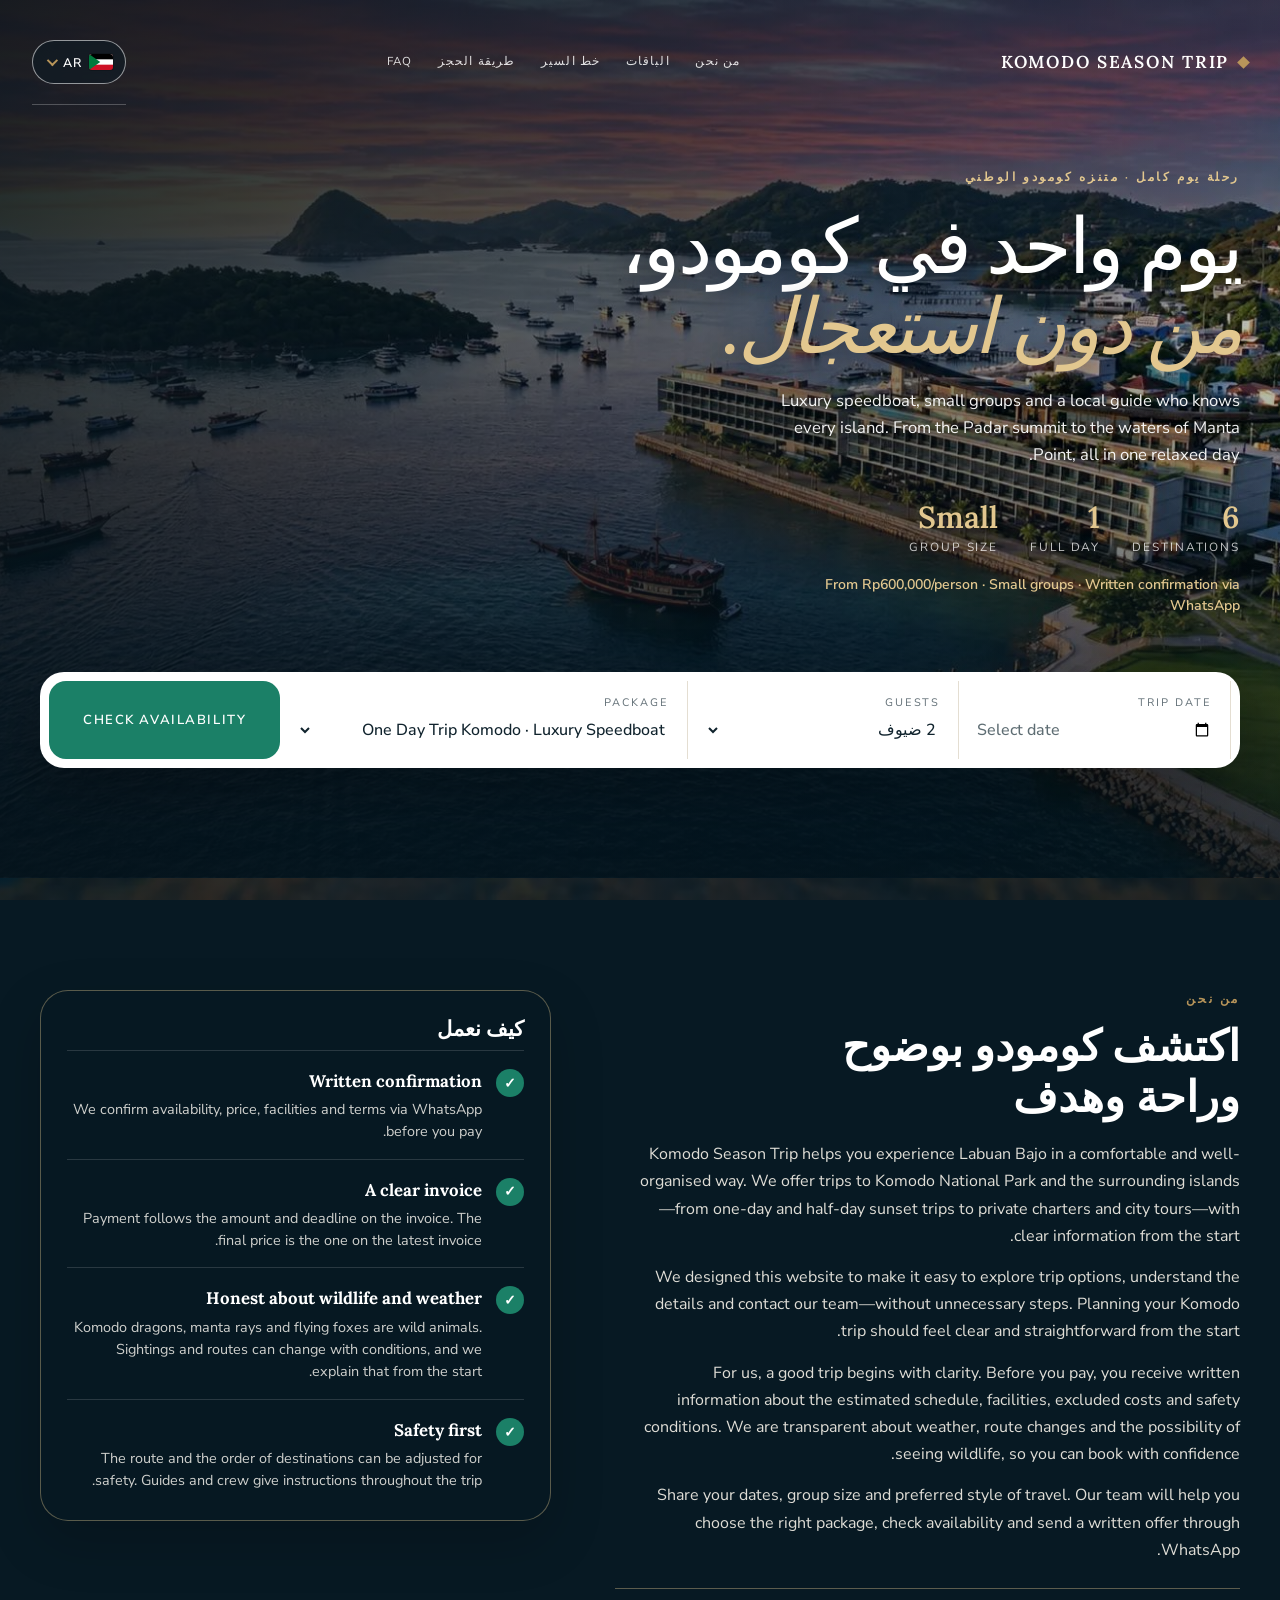
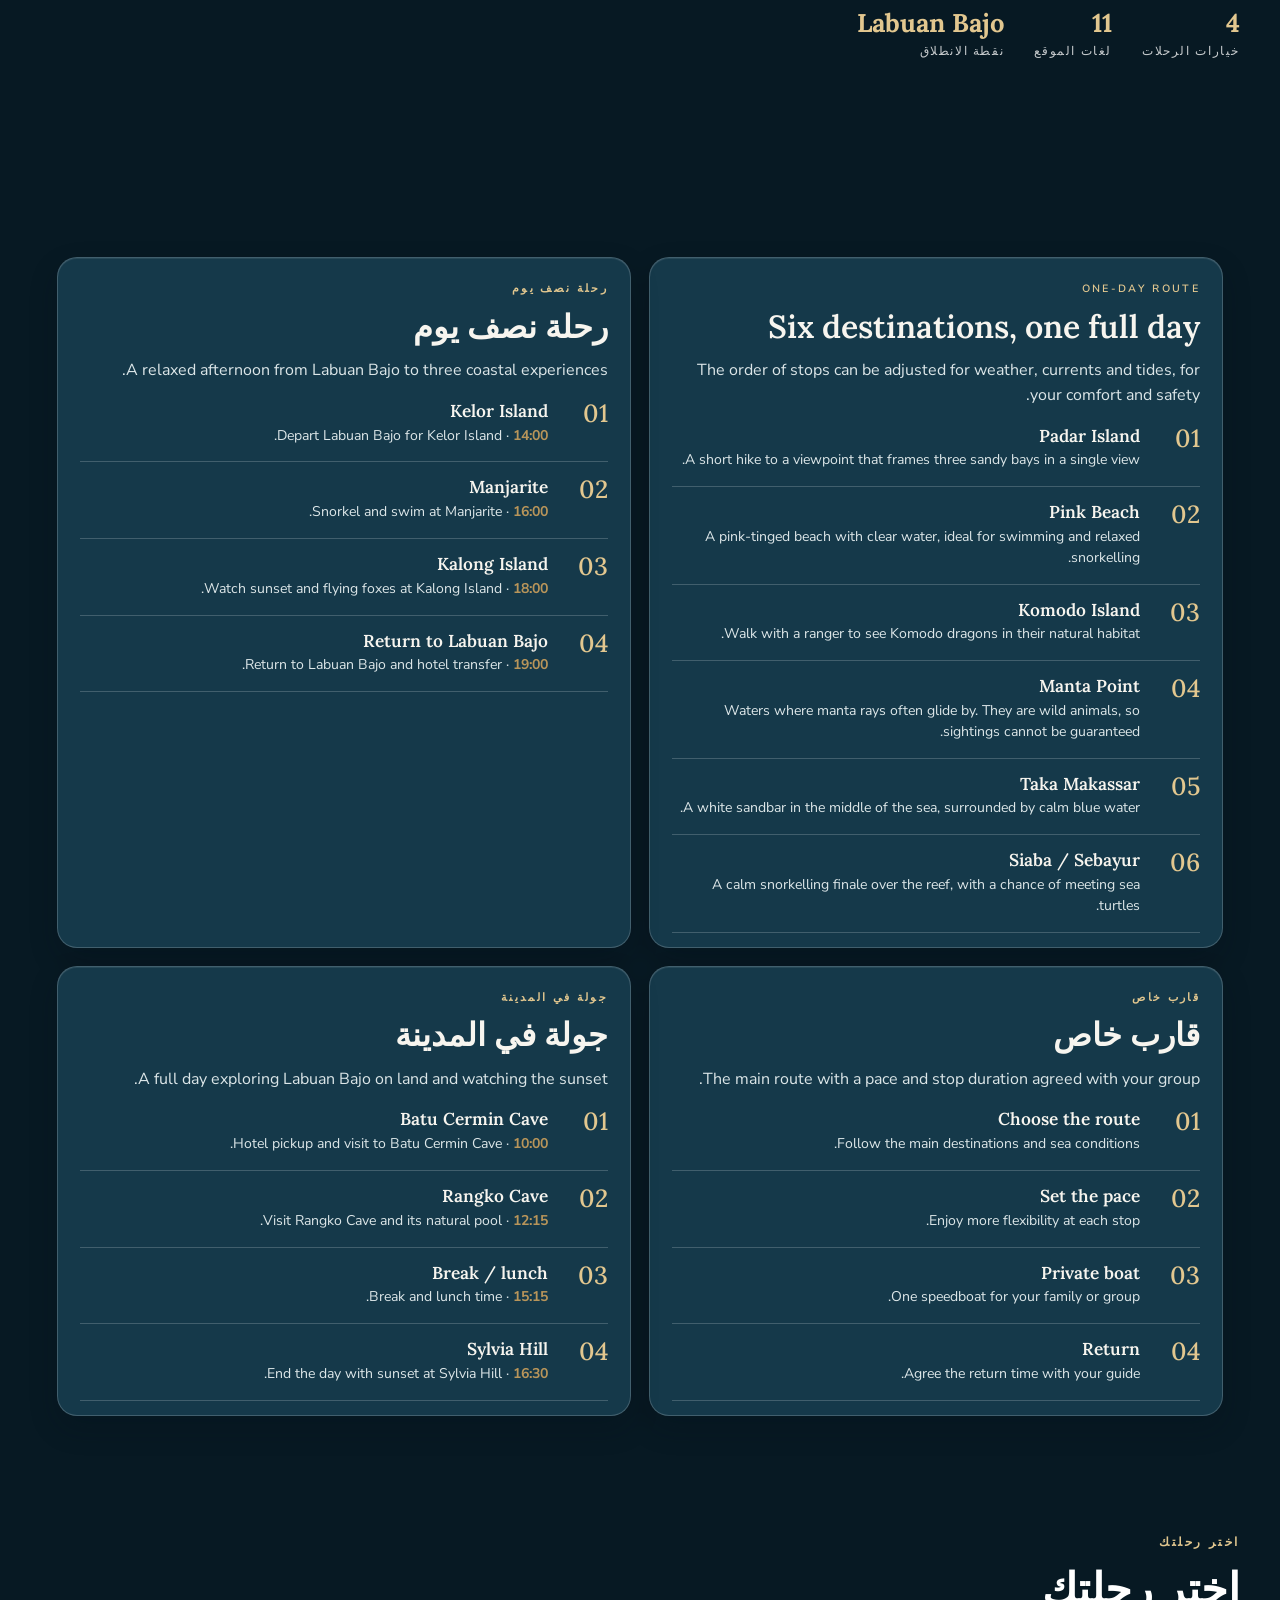
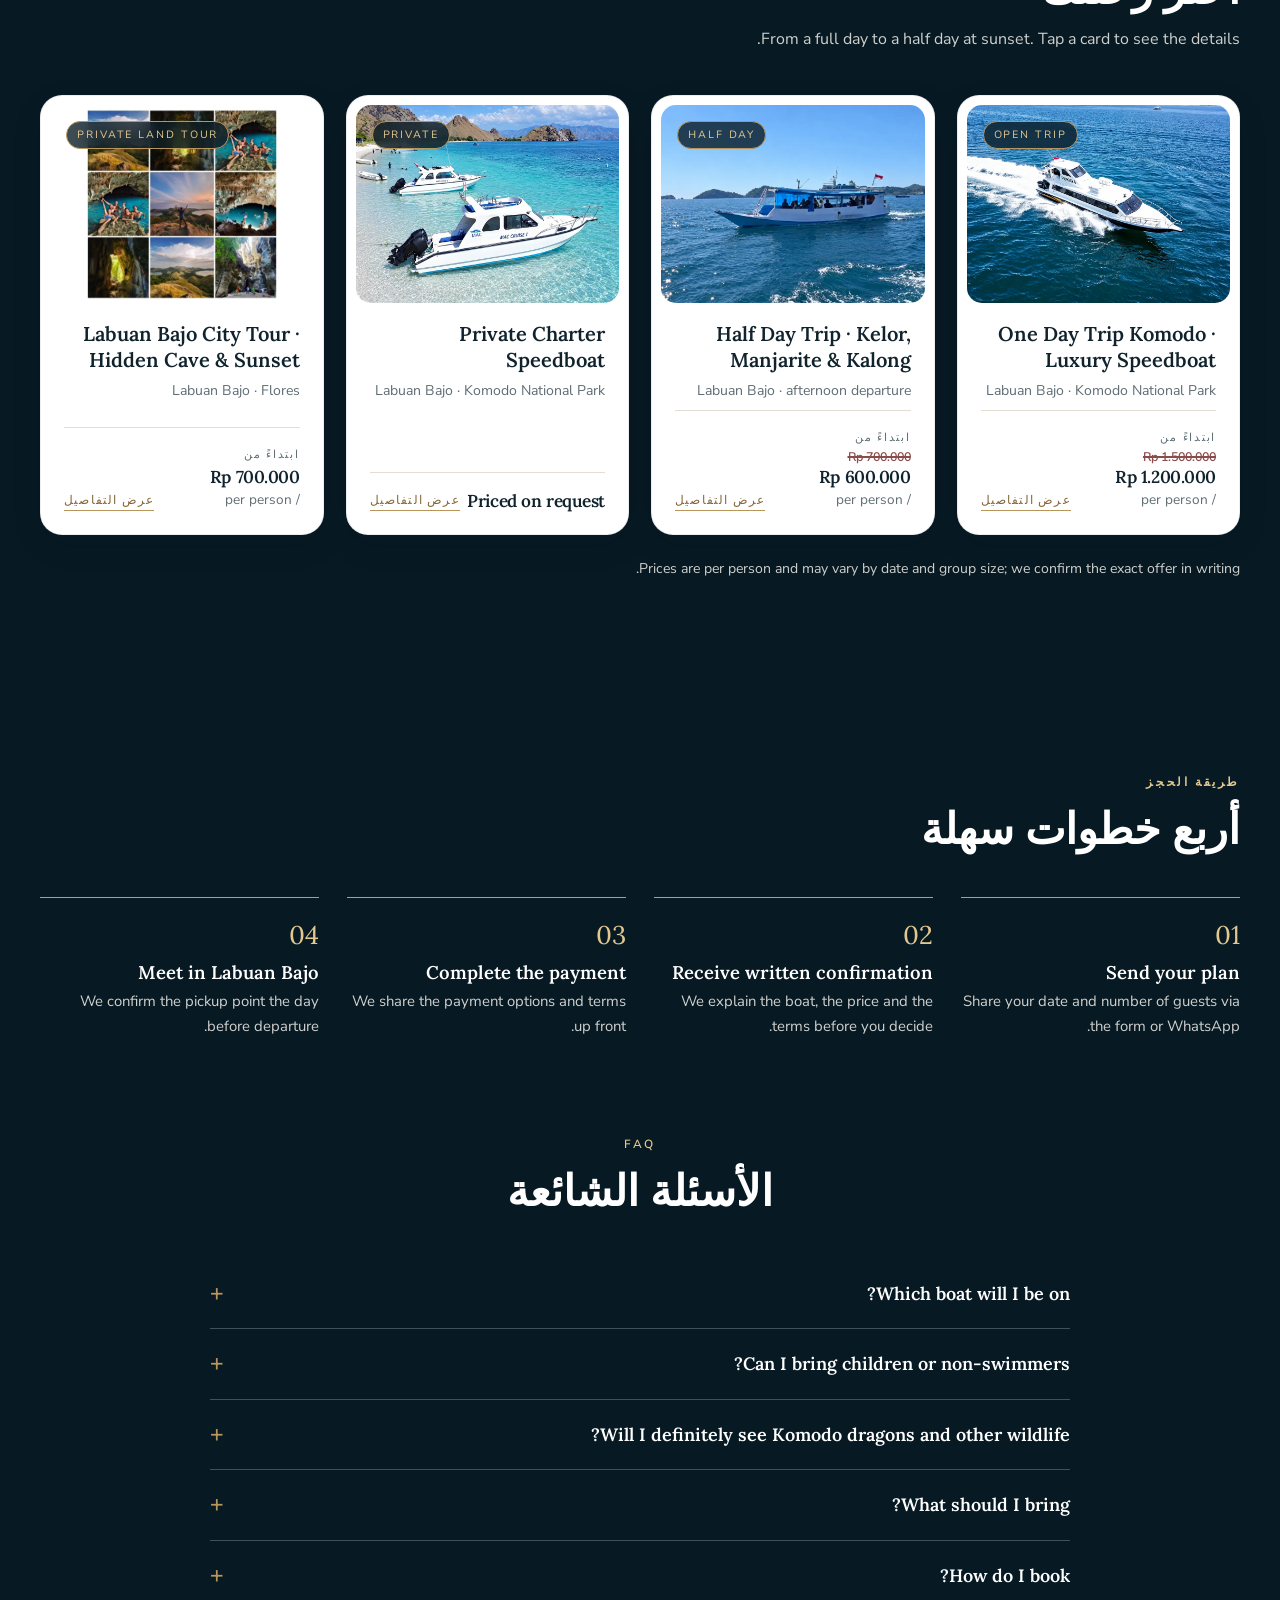
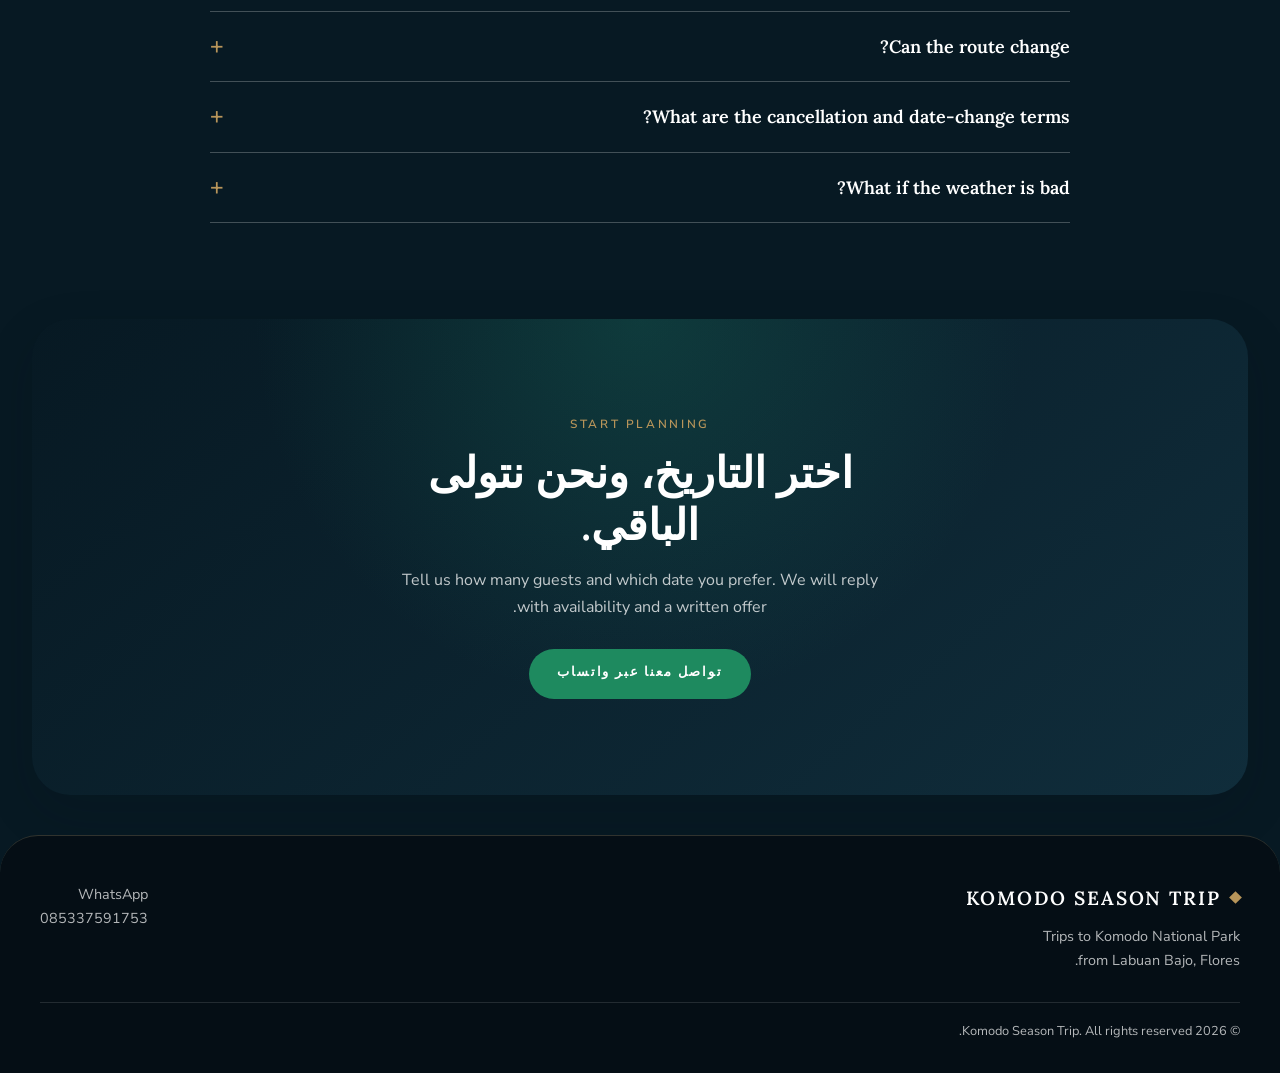
==== commit 03ab4768: "Add files via upload" ====
--- a/ar.html
+++ b/ar.html
@@ -670,7 +670,7 @@
 var LANG='ar',T={"view":"عرض التفاصيل","from":"ابتداءً من","sum":"الملخص","tiers":"السعر لكل شخص","fac":"المرافق","route2":"خط سير الرحلة","inc_note":"يشمل وملاحظات","close_panel":"إغلاق اللوحة","prev":"الصورة السابقة","next":"الصورة التالية","swipe":"اسحب لعرض الصور","err_phone":"رقم واتساب غير صالح. يرجى إدخال رمز الدولة.","sending":"جارٍ الإرسال…","err_send":"لم يتم إرسال الحجز. تحقق من الاتصال أو احجز عبر واتساب.","guest_n":"%n ضيوف","guest_more":"أكثر من 10","wa_interest":"مرحباً Komodo Season Trip، أنا مهتم بـ %n.","wa_date":"التاريخ: %s.","wa_guests":"الضيوف: %s.","wa_ask":"يرجى مشاركة التوفر والسعر.","wa_order":"مرحباً Komodo Season Trip، أنا %p وقد حجزت للتو %n.","wa_confirm":"يرجى التأكيد.","o_send":"إرسال الحجز","locale":"ar-AE"},curIdx=0;
 function applySalePrice(b){var ref=String(b.oldp||'')+' '+String(b.p||''),name=String(b.n||'').toLowerCase();if(/city[\s-]*tour|lawatan bandar|tur darat|tour della città|city tour|городской тур|城市游/.test(name)){delete b.oldp;b.p='Rp 700.000'}else if(/1[., ]500[., ]000/.test(ref)||/one[\s-]*day|full[\s-]*day|satu hari|ganzer tag|intera giornata|un día completo|um dia inteiro|полный день|一日/.test(name)&&!/half[\s-]*day|半日/.test(name)){b.oldp='Rp 1.500.000';b.p='Rp 1.200.000'}else if(/700[., ]000/.test(ref)||/half[\s-]*day|setengah hari|separuh hari|halbtag|mezza giornata|medio día|meio dia|тур на полдня|半日/.test(name)){b.oldp='Rp 700.000';b.p='Rp 600.000'}return b}function loc(b){var t=LANG!=='id'&&b.tr&&(b.tr[LANG]||b.tr.en);if(!t)return applySalePrice(b);var o={};for(var k in b)o[k]=b[k];['n','w','tag','pu','p','d','sp','f','it','y','x','pt','itn','warn','rt','info','faq','faqt'].forEach(function(k){if(t[k]!=null)o[k]=t[k]});return applySalePrice(o)}
 function msg(){return Array.prototype.filter.call(arguments,Boolean).join(' ')}
-var BOATS=[{"n":"One Day Trip Komodo · Speedboat Luxury","w":"Labuan Bajo · Taman Nasional Komodo","tag":"Open trip","ik":"motor","p":"Rp 1.200.000","pu":"per orang","s":"","r":0,"d":"Open trip (sharing) satu hari penuh menjelajahi enam destinasi Taman Nasional Komodo dengan speedboat wisata dari Labuan Bajo: Pulau Padar, Pink Beach, Pulau Komodo, Manta Point, Taka Makassar, dan Siaba atau Sebayur. Penjemputan hotel di area Labuan Bajo, makan siang, dan pemandu lokal sudah termasuk.","sp":[["Durasi","Satu hari penuh"],["Jenis trip","Open trip atau sharing trip dengan peserta lain dalam satu speedboat"],["Minimum booking","1 orang"],["Kapal","Speedboat wisata. Nama dan jenis kapal dapat berbeda sesuai ketersediaan. Detail kapal dikonfirmasi sebelum keberangkatan."],["Kapasitas","Mengikuti jenis speedboat yang tersedia pada tanggal perjalanan"],["Destinasi","6 destinasi"],["Penjemputan","Hotel atau titik temu di area Labuan Bajo, sekitar 06.00–06.30 WITA"]],"f":[],"it":[["06.00–06.30 WITA","Penjemputan peserta dari hotel atau titik temu di area Labuan Bajo."],["06.30–07.00 WITA","Perjalanan menuju pelabuhan, check-in, dan persiapan naik speedboat."],["07.00 WITA","Speedboat berangkat dari Labuan Bajo."],["Sekitar 08.30–09.00 WITA","Tiba di Pulau Padar. Trekking ringan menuju area pemandangan dan berfoto."],["Sekitar 10.00–10.30 WITA","Mengunjungi Pink Beach untuk berenang, snorkeling, atau bersantai sesuai kondisi."],["Sekitar 12.00 WITA","Mengunjungi Pulau Komodo dan mengikuti jalur trekking yang ditentukan bersama ranger."],["Sekitar 13.00 WITA","Makan siang atau waktu istirahat sesuai fasilitas paket."],["Sekitar 14.00 WITA","Mengunjungi Manta Point untuk snorkeling apabila kondisi laut memungkinkan."],["Sekitar 15.00 WITA","Mengunjungi Taka Makassar apabila kondisi pasang surut dan cuaca memungkinkan."],["Sekitar 15.30–16.00 WITA","Mengunjungi Siaba atau Sebayur untuk snorkeling atau menikmati perairan sekitar sesuai kondisi."],["Sekitar 16.30–17.30 WITA","Perjalanan kembali menuju Labuan Bajo."],["Sekitar 17.00–18.00 WITA","Tiba di Labuan Bajo dan perjalanan selesai."]],"y":[],"x":[],"img":"","on":true,"ic":"Speedboat PUKAYA melaju","gal":[["pukaya-01.webp","Tampak luar speedboat"],["pukaya-02.webp","Kabin dengan kursi nyaman"],["pukaya-03.webp","Kursi kabin dan pendingin ruangan"],["pukaya-04.webp","Lorong kabin penumpang"],["pukaya-05.webp","Kabin penumpang, tampak lebar"],["pukaya-06.webp","Toilet di dalam kapal"],["pukaya-07.webp","Ruang kemudi"],["pukaya-08.webp","Dek depan dengan tempat duduk"],["pukaya-09.webp","Dek belakang"]],"rt":"Jadwal perkiraan","itn":"Jadwal di atas merupakan perkiraan. Waktu tiba, durasi di setiap destinasi, dan urutan rute dapat berubah mengikuti cuaca, gelombang, arus, pasang surut, kepadatan lokasi, arahan ranger, jadwal pelabuhan, dan pertimbangan keselamatan. Tidak ada jaminan bahwa semua destinasi dapat dikunjungi apabila kondisi tidak memungkinkan.","warn":"Penting: tiket masuk Taman Nasional Komodo dan biaya resmi lain belum termasuk dalam harga paket, kecuali dinyatakan berbeda pada invoice atau konfirmasi booking. Rincian biaya diinformasikan sebelum pembayaran.","info":[{"t":"Fasilitas yang termasuk","open":true,"k":"yes","b":[["ul",["Speedboat wisata pulang-pergi dari Labuan Bajo.","Pemandu lokal.","Alat snorkeling dasar.","Jaket pelampung.","Air mineral.","Makan siang.","Penjemputan dan pengantaran hotel di area Labuan Bajo.","Ranger atau pemandu lokal di area Pulau Komodo sesuai ketentuan taman nasional.","Dokumentasi perjalanan menggunakan kamera, GoPro, dan drone apabila kondisi cuaca, lokasi, izin, dan operasional memungkinkan."]],["note","Nama dan jenis speedboat dapat berbeda sesuai ketersediaan. Dokumentasi drone tidak dapat dijamin karena bergantung pada cuaca, angin, lokasi, izin, dan kondisi operasional."]]},{"t":"Tidak termasuk","open":true,"k":"no","b":[["ul",["Tiket pesawat.","Hotel atau akomodasi di Labuan Bajo.","Tiket masuk Taman Nasional Komodo.","Biaya konservasi, retribusi, atau biaya resmi lain dari pengelola destinasi.","Biaya pelabuhan atau biaya lokal lain apabila berlaku.","Konsumsi pribadi di luar makan siang, air mineral, dan fasilitas paket.","Pakaian renang.","Handuk.","Fins atau perlengkapan pribadi lainnya jika tidak disediakan.","Obat-obatan pribadi.","Obat anti-mabuk laut.","Asuransi perjalanan.","Pengeluaran pribadi.","Tip sukarela untuk pemandu dan kru kapal.","Destinasi di luar itinerary One Day Trip.","Biaya lain yang tidak tercantum dalam konfirmasi booking."]],["note","Tiket taman nasional, retribusi, dan biaya resmi lainnya dapat berubah mengikuti ketentuan pengelola destinasi. Rincian biaya akan diinformasikan sebelum pembayaran."]]},{"t":"Keselamatan dan kondisi perjalanan","b":[["p","Perjalanan ini melibatkan perjalanan speedboat, aktivitas snorkeling, naik-turun kapal, berjalan kaki, dan trekking ringan di beberapa lokasi."],["p","Semua aktivitas di laut bergantung pada cuaca, gelombang, arus, pasang surut, dan arahan kru. Rute serta urutan destinasi dapat berubah jika diperlukan demi keselamatan peserta."],["p","Peserta wajib mengikuti arahan pemandu, kru kapal, dan ranger selama perjalanan. Jaket pelampung wajib digunakan sesuai arahan kru dan kondisi aktivitas."],["p","Peserta wajib memberi tahu kami sebelum booking apabila memiliki kondisi kesehatan tertentu, sedang hamil, memiliki alergi, kebutuhan khusus, keterbatasan berenang, atau kesulitan berjalan dan melakukan trekking."],["p","Perjalanan ini tidak direkomendasikan bagi bayi dan balita, ibu hamil, pengguna kursi roda atau stroller, lansia dengan keterbatasan fisik berat, serta peserta dengan kondisi medis berisiko tinggi seperti penyakit jantung, epilepsi, atau kondisi lain yang dapat terpengaruh oleh perjalanan laut dan aktivitas fisik."]]},{"t":"Satwa liar","b":[["p","Komodo, pari manta, penyu, dan satwa lainnya hidup bebas di habitat alaminya. Pemandu dan ranger akan membantu memilih area yang sesuai berdasarkan kondisi dan aturan taman nasional, tetapi penampakan satwa liar tidak dapat dijamin."]]},{"t":"Cuaca dan perubahan itinerary","b":[["p","Jika terjadi cuaca buruk, hujan lebat, badai, gelombang tinggi, arus kuat, pasang surut, bencana alam, penutupan destinasi, instruksi ranger, instruksi otoritas, kerusakan kapal, atau keadaan lain di luar kendali operator, maka:"],["ul",["Rute dapat diubah.","Urutan destinasi dapat diubah.","Waktu kunjungan dapat dikurangi.","Sebagian destinasi dapat dihilangkan.","Keberangkatan dapat ditunda.","Perjalanan dapat dijadwalkan ulang.","Perjalanan dapat dibatalkan apabila kondisi dianggap tidak aman."]],["p","Pilihan perubahan tanggal, itinerary pengganti, atau pengembalian dana mengikuti kondisi operasional, kebijakan operator kapal, biaya pihak ketiga yang telah dibayarkan, dan ketentuan pada invoice atau konfirmasi booking."],["p","Keselamatan peserta menjadi prioritas utama. Tidak ada jaminan bahwa seluruh destinasi dalam itinerary dapat dikunjungi."]]},{"t":"Syarat booking dan pembayaran","b":[["ol",["Booking tersedia untuk minimal 1 orang.","Peserta mengirimkan nama lengkap, nomor WhatsApp, tanggal perjalanan, dan jumlah peserta.","Booking belum dianggap terkonfirmasi sebelum ketersediaan, itinerary, harga, fasilitas, dan ketentuan dikonfirmasi melalui WhatsApp.","Peserta menerima invoice atau konfirmasi tertulis sebelum melakukan pembayaran.","Peserta wajib memeriksa nama, tanggal, jumlah peserta, harga, fasilitas, dan ketentuan sebelum membayar.","Pembayaran dilakukan sesuai nominal dan batas waktu yang tertulis pada invoice.","Harga final adalah harga yang tercantum pada invoice atau konfirmasi booking terakhir.","Harga paket dan biaya tiket atau retribusi taman nasional dapat berubah mengikuti ketentuan pengelola destinasi.","Setelah melakukan pembayaran, peserta dianggap telah membaca, memahami, dan menyetujui aturan perjalanan yang tercantum pada invoice dan halaman paket."]]]},{"t":"Pembatalan dan perubahan tanggal","b":[["p","Pembatalan, perubahan nama peserta, dan perubahan tanggal perjalanan mengikuti ketentuan yang tercantum pada invoice atau konfirmasi booking."],["p","Permintaan perubahan tanggal dapat dipertimbangkan apabila kapasitas kapal dan ketersediaan pada tanggal baru masih tersedia."],["p","Perubahan tanggal dapat menimbulkan biaya tambahan apabila terdapat perbedaan harga kapal, tiket, retribusi, atau biaya operasional."],["p","Peserta yang membatalkan perjalanan, tidak hadir, atau datang terlambat mengikuti ketentuan pembatalan pada invoice booking."],["p","Peserta wajib hadir tepat waktu di hotel atau titik temu yang telah ditentukan. Peserta yang terlambat dapat dianggap tidak hadir apabila speedboat harus berangkat sesuai jadwal."],["p","Biaya tambahan akibat keterlambatan atau perubahan rencana peserta menjadi tanggung jawab peserta."]]},{"t":"Yang perlu dibawa","b":[["ul",["Pakaian ganti.","Pakaian renang.","Handuk.","Sunscreen ramah terumbu.","Topi.","Kacamata hitam.","Alas kaki yang nyaman untuk trekking ringan.","Obat pribadi.","Obat anti-mabuk laut.","Kamera.","Powerbank dan charger.","Uang tunai secukupnya."]]]}],"faqt":"Pertanyaan yang sering diajukan","faq":[["Apakah saya pasti melihat komodo dan pari manta?","Tidak. Komodo dan pari manta adalah satwa liar sehingga penampakannya tidak dapat dijamin. Pemandu dan ranger akan membantu memilih area yang sesuai berdasarkan kondisi dan aturan taman nasional."],["Apakah Manta Point selalu dikunjungi?","Manta Point dikunjungi apabila cuaca, gelombang, arus, pasang surut, dan kondisi keselamatan memungkinkan. Jika tidak memungkinkan, pemandu dapat mengubah rute atau mengganti lokasi sesuai kondisi."],["Apakah semua destinasi pasti dikunjungi?","Tidak selalu. Urutan rute dan destinasi dapat berubah atau dikurangi karena cuaca, kondisi laut, pasang surut, kepadatan lokasi, arahan ranger, jadwal pelabuhan, atau alasan keselamatan."],["Apakah tiket Taman Nasional Komodo sudah termasuk?","Tiket masuk Taman Nasional Komodo dan biaya resmi lain dari pengelola destinasi belum termasuk dalam harga paket, kecuali dinyatakan berbeda pada invoice atau konfirmasi booking."],["Apakah makan siang termasuk?","Makan siang termasuk dalam fasilitas paket One Day Trip. Detail menu atau bentuk penyajian dapat berbeda sesuai operasional perjalanan."],["Apakah ada penjemputan hotel?","Penjemputan dan pengantaran tersedia untuk hotel di area Labuan Bajo. Waktu penjemputan biasanya sekitar pukul 06.00–06.30 WITA dan akan dikonfirmasi sebelum perjalanan."],["Apakah ini open trip?","Ya. Paket ini merupakan open trip atau sharing trip, sehingga peserta dapat berbagi speedboat dengan tamu lain. Kapasitas mengikuti jenis kapal yang tersedia pada tanggal perjalanan."],["Apakah anak-anak boleh ikut?","Anak-anak dapat mengikuti perjalanan setelah usia, kondisi kesehatan, dan kemampuan mengikuti rute diperiksa. Mohon informasikan usia anak saat booking agar kesesuaian perjalanan dapat diperiksa."],["Apakah dokumentasi drone selalu tersedia?","Dokumentasi drone bergantung pada cuaca, angin, lokasi, izin, dan kondisi operasional. Dokumentasi drone dapat tidak tersedia apabila penerbangan tidak aman atau tidak diperbolehkan di area tertentu."]],"tr":{"en":{"n":"One Day Trip Komodo · Luxury Speedboat","w":"Labuan Bajo · Komodo National Park","pu":"per person","itn":"The schedule above is an estimate. Arrival times, the time spent at each destination and the order of the route may change depending on the weather, waves, currents, tides, how busy each location is, ranger instructions, harbour schedules and safety considerations. There is no guarantee that all destinations can be visited if conditions do not allow.","warn":"Important: Komodo National Park entrance tickets and other official fees are not included in the package price, unless stated otherwise on the invoice or booking confirmation. Fee details are provided before payment.","rt":"Estimated schedule","info":[{"t":"Included facilities","open":true,"k":"yes","b":[["ul",["Tourist speedboat round trip from Labuan Bajo.","Local guide.","Basic snorkelling equipment.","Life jacket.","Mineral water.","Lunch.","Hotel pickup and drop-off in the Labuan Bajo area.","A ranger or local guide in the Komodo Island area, in line with national park regulations.","Trip documentation with camera, GoPro and drone when weather, location, permits and operations allow."]],["note","The name and type of speedboat may vary depending on availability. Drone footage cannot be guaranteed because it depends on weather, wind, location, permits and operational conditions."]]},{"t":"Not included","open":true,"k":"no","b":[["ul",["Flight tickets.","Hotel or accommodation in Labuan Bajo.","Komodo National Park entrance tickets.","Conservation fees, levies or other official fees from the destination manager.","Harbour fees or other local fees where applicable.","Personal food and drinks beyond the lunch, mineral water and facilities listed.","Swimwear.","Towel.","Fins or other personal equipment if not provided.","Personal medication.","Seasickness medication.","Travel insurance.","Personal expenses.","Voluntary tips for the guide and boat crew.","Destinations outside the One Day Trip itinerary.","Any other costs not listed in the booking confirmation."]],["note","National park tickets, levies and other official fees may change according to the destination manager's regulations. Fee details will be provided before payment."]]},{"t":"Safety and trip conditions","b":[["p","This trip involves speedboat travel, snorkelling, getting on and off the boat, walking and light trekking at several locations."],["p","All activities at sea depend on the weather, waves, currents, tides and the crew's instructions. The route and the order of destinations may change if needed for the safety of participants."],["p","Participants must follow the instructions of the guide, boat crew and rangers throughout the trip. Life jackets must be worn as instructed by the crew and according to the activity."],["p","Please tell us before booking if you have a specific health condition, are pregnant, have allergies or special needs, limited swimming ability, or difficulty walking and trekking."],["p","This trip is not recommended for infants and toddlers, pregnant women, wheelchair or stroller users, elderly people with severe physical limitations, or participants with high-risk medical conditions such as heart disease, epilepsy or other conditions that may be affected by sea travel and physical activity."]]},{"t":"Wildlife","b":[["p","Komodo dragons, manta rays, turtles and other animals live freely in their natural habitat. Guides and rangers will help choose suitable areas based on conditions and national park rules, but wildlife sightings cannot be guaranteed."]]},{"t":"Weather and itinerary changes","b":[["p","In the event of bad weather, heavy rain, storms, high waves, strong currents, tides, natural disasters, destination closures, ranger instructions, instructions from the authorities, boat damage or other circumstances beyond the operator's control:"],["ul",["The route may be changed.","The order of destinations may be changed.","Visiting times may be shortened.","Some destinations may be skipped.","Departure may be delayed.","The trip may be rescheduled.","The trip may be cancelled if conditions are considered unsafe."]],["p","Options for a date change, a replacement itinerary or a refund depend on operational conditions, the boat operator's policy, third-party costs already paid, and the terms stated in the invoice or booking confirmation."],["p","Participant safety is the top priority. There is no guarantee that all destinations in the itinerary can be visited."]]},{"t":"Booking and payment terms","b":[["ol",["Booking is available for a minimum of 1 person.","Participants send their full name, WhatsApp number, travel date and number of participants.","A booking is not considered confirmed until availability, itinerary, price, facilities and terms have been confirmed via WhatsApp.","Participants receive an invoice or written confirmation before making payment.","Participants must check the name, date, number of participants, price, facilities and terms before paying.","Payment is made according to the amount and deadline stated in the invoice.","The final price is the price stated in the latest invoice or booking confirmation.","Package prices and national park ticket or levy fees may change according to the destination manager's regulations.","After payment, participants are considered to have read, understood and agreed to the travel rules stated in the invoice and on the package page."]]]},{"t":"Cancellation and date changes","b":[["p","Cancellations, changes of participant names and changes of travel date follow the terms stated in the invoice or booking confirmation."],["p","A date change request can be considered if boat capacity and availability on the new date are still available."],["p","A date change may incur additional costs if there is a difference in boat price, tickets, levies or operational costs."],["p","Participants who cancel, do not show up or arrive late are subject to the cancellation terms in the booking invoice."],["p","Participants must arrive on time at the hotel or the agreed meeting point. Participants who are late may be considered no-shows if the speedboat has to depart on schedule."],["p","Additional costs caused by late arrival or changes to the participant's plans are the participant's responsibility."]]},{"t":"What to bring","b":[["ul",["Change of clothes.","Swimwear.","Towel.","Reef-safe sunscreen.","Hat.","Sunglasses.","Comfortable footwear for light trekking.","Personal medication.","Seasickness medication.","Camera.","Power bank and charger.","Enough cash."]]]}],"faqt":"الأسئلة الشائعة","faq":[["Will I definitely see Komodo dragons and manta rays?","No. Komodo dragons and manta rays are wild animals, so sightings cannot be guaranteed. Guides and rangers will help choose suitable areas based on conditions and national park rules."],["Is Manta Point always visited?","Manta Point is visited when the weather, waves, currents, tides and safety conditions allow. If not possible, the guide may change the route or replace the location according to conditions."],["Are all destinations guaranteed to be visited?","Not always. The order of the route and destinations may change or be reduced due to weather, sea conditions, tides, how busy locations are, ranger instructions, harbour schedules or safety reasons."],["Are Komodo National Park tickets included?","Komodo National Park entrance tickets and other official fees from the destination manager are not included in the package price, unless stated otherwise in the invoice or booking confirmation."],["Is lunch included?","Lunch is included in the One Day Trip package. The menu or serving style may vary depending on trip operations."],["Is hotel pickup available?","Pickup and drop-off are available for hotels in the Labuan Bajo area. Pickup is usually around 06.00–06.30 WITA and will be confirmed before the trip."],["Is this an open trip?","Yes. This package is an open or shared trip, so you may share the speedboat with other guests. Capacity depends on the type of boat available on the travel date."],["Can children join?","Children can join after their age, health and ability to follow the route have been checked. Please tell us the child's age when booking so suitability can be assessed."],["Is drone footage always available?","Drone footage depends on weather, wind, location, permits and operational conditions. Drone footage may be unavailable if flying is unsafe or not allowed in certain areas."]],"d":"An open (shared) full-day trip to six destinations in Komodo National Park by tourist speedboat from Labuan Bajo: Padar Island, Pink Beach, Komodo Island, Manta Point, Taka Makassar and Siaba or Sebayur. Hotel pickup in the Labuan Bajo area, lunch and a local guide are included.","sp":[["Duration","Full day"],["Trip type","Open trip or shared trip with other guests on the same speedboat"],["Minimum booking","1 person"],["Boat","Tourist speedboat. Boat name and type may vary depending on availability. Boat details are confirmed before departure."],["Capacity","Depends on the type of speedboat available on the travel date"],["Destinations","6 destinations"],["Pickup","Hotel or meeting point in the Labuan Bajo area, around 06.00–06.30 WITA"]],"it":[["06.00–06.30 WITA","Guests are picked up from their hotel or a meeting point in the Labuan Bajo area."],["06.30–07.00 WITA","Transfer to the harbour, check-in and preparation to board the speedboat."],["07.00 WITA","The speedboat departs from Labuan Bajo."],["Approx. 08.30–09.00 WITA","Arrival at Padar Island. Light trek to the viewpoint and photo time."],["Approx. 10.00–10.30 WITA","Visit Pink Beach to swim, snorkel or relax, depending on conditions."],["Approx. 12.00 WITA","Visit Komodo Island and follow the trekking route set together with the ranger."],["Approx. 13.00 WITA","Lunch or rest time according to the package facilities."],["Approx. 14.00 WITA","Visit Manta Point for snorkelling if sea conditions allow."],["Approx. 15.00 WITA","Visit Taka Makassar if tides and weather allow."],["Approx. 15.30–16.00 WITA","Visit Siaba or Sebayur to snorkel or enjoy the surrounding waters, depending on conditions."],["Approx. 16.30–17.30 WITA","Journey back to Labuan Bajo."],["Approx. 17.00–18.00 WITA","Arrival in Labuan Bajo and end of the trip."]]},"ar":{"n":"رحلة يوم واحد إلى Komodo · قارب سريع فاخر","w":"Labuan Bajo · منتزه Komodo الوطني","pu":"للشخص الواحد","itn":"الجدول أعلاه تقديري. قد تتغير أوقات الوصول، والمدة التي تُقضى في كل وجهة، وترتيب المسار حسب الطقس والأمواج والتيارات والمد والجزر ومدى ازدحام كل موقع وتعليمات الحراس ومواعيد الميناء واعتبارات السلامة. لا يمكن ضمان زيارة جميع الوجهات إذا لم تسمح الظروف بذلك.","warn":"مهم: لا تشمل أسعار الباقة تذاكر دخول منتزه Komodo الوطني والرسوم الرسمية الأخرى، ما لم يُذكر خلاف ذلك في الفاتورة أو تأكيد الحجز. تُقدَّم تفاصيل الرسوم قبل الدفع.","rt":"الجدول التقديري","info":[{"t":"الخدمات المشمولة","open":true,"k":"yes","b":[["ul",["رحلة ذهاب وعودة بقارب سياحي سريع من Labuan Bajo.","مرشد محلي.","معدات أساسية للغطس.","سترة نجاة.","مياه معدنية.","غداء.","النقل من الفندق وإليه في منطقة Labuan Bajo.","حارس أو مرشد محلي في منطقة جزيرة Komodo، وفقاً للوائح المنتزه الوطني.","توثيق الرحلة بكاميرا وGoPro وطائرة مسيّرة عندما تسمح الأحوال الجوية والموقع والتصاريح والعمليات بذلك."]],["note","قد يختلف اسم القارب السريع ونوعه حسب التوافر. لا يمكن ضمان التصوير بالطائرة المسيّرة، إذ يعتمد ذلك على الطقس والرياح والموقع والتصاريح والظروف التشغيلية."]]},{"t":"غير مشمول","open":true,"k":"no","b":[["ul",["تذاكر الطيران.","الفندق أو مكان الإقامة في Labuan Bajo.","تذاكر دخول منتزه Komodo الوطني.","رسوم المحافظة على الطبيعة أو الجبايات أو الرسوم الرسمية الأخرى التي تفرضها إدارة الوجهة.","رسوم الميناء أو الرسوم المحلية الأخرى، حيثما ينطبق ذلك.","الأطعمة والمشروبات الشخصية، باستثناء الغداء والمياه المعدنية والخدمات المذكورة.","ملابس السباحة.","منشفة.","زعانف أو معدات شخصية أخرى إن لم تكن متوفرة.","الأدوية الشخصية.","أدوية دوار البحر.","تأمين السفر.","النفقات الشخصية.","الإكراميات الاختيارية للمرشد وطاقم القارب.","الوجهات الواقعة خارج مسار رحلة اليوم الواحد.","أي تكاليف أخرى غير مدرجة في تأكيد الحجز."]],["note","قد تتغير أسعار تذاكر المنتزه الوطني والجبايات والرسوم الرسمية الأخرى وفقاً للوائح إدارة الوجهة. تُقدَّم تفاصيل الرسوم قبل الدفع."]]},{"t":"السلامة وظروف الرحلة","b":[["p","تشمل هذه الرحلة التنقل بقارب سريع والغطس والصعود إلى القارب والنزول منه والمشي والقيام بجولات مشي قصيرة في عدة مواقع."],["p","تعتمد جميع الأنشطة البحرية على الطقس والأمواج والتيارات والمد والجزر وتعليمات الطاقم. وقد يتغير المسار وترتيب الوجهات عند الحاجة حفاظاً على سلامة المشاركين."],["p","يجب على المشاركين اتباع تعليمات المرشد وطاقم القارب والحراس طوال الرحلة. ويجب ارتداء سترات النجاة وفقاً لتعليمات الطاقم ونوع النشاط."],["p","يرجى إبلاغنا قبل الحجز إذا كنت تعاني حالة صحية معينة، أو كنتِ حاملاً، أو لديك حساسية أو احتياجات خاصة، أو قدرة محدودة على السباحة، أو صعوبة في المشي واجتياز المسارات."],["p","لا يُنصح بهذه الرحلة للرضع والأطفال الصغار، أو النساء الحوامل، أو مستخدمي الكراسي المتحركة أو عربات الأطفال، أو كبار السن الذين يعانون قيوداً جسدية شديدة، أو المشاركين الذين لديهم حالات طبية عالية الخطورة مثل أمراض القلب أو الصرع أو حالات أخرى قد تتأثر بالتنقل البحري والنشاط البدني."]]},{"t":"الحياة البرية","b":[["p","تعيش تنانين Komodo وأسماك المانتا والسلاحف وغيرها من الحيوانات بحرية في موائلها الطبيعية. وسيساعد المرشدون والحراس في اختيار المناطق المناسبة وفقاً للظروف وقواعد المنتزه الوطني، لكن لا يمكن ضمان مشاهدة الحياة البرية."]]},{"t":"الطقس والتغييرات على خط سير الرحلة","b":[["p","في حال سوء الأحوال الجوية أو هطول أمطار غزيرة أو حدوث عواصف أو ارتفاع الأمواج أو اشتداد التيارات أو المد والجزر أو وقوع كوارث طبيعية أو إغلاق الوجهات أو صدور تعليمات من الحراس أو السلطات أو تعرّض القارب للعطل أو حدوث ظروف أخرى خارجة عن سيطرة المشغّل:"],["ul",["قد يتغير المسار.","قد يتغير ترتيب الوجهات.","قد تُختصر مدة الزيارة.","قد تُستثنى بعض الوجهات.","قد يتأخر موعد المغادرة.","قد يُعاد تحديد موعد الرحلة.","قد تُلغى الرحلة إذا اعتُبرت الظروف غير آمنة."]],["p","تعتمد الخيارات المتاحة لتغيير الموعد أو استبدال خط سير الرحلة أو استرداد المبلغ على الظروف التشغيلية وسياسة مشغّل القارب والتكاليف المدفوعة مسبقاً لأطراف ثالثة والشروط الواردة في الفاتورة أو تأكيد الحجز."],["p","سلامة المشاركين هي الأولوية القصوى. لا يمكن ضمان زيارة جميع الوجهات الواردة في خط سير الرحلة."]]},{"t":"شروط الحجز والدفع","b":[["ol",["الحجز متاح لشخص واحد على الأقل.","يرسل المشاركون أسماءهم الكاملة وأرقام WhatsApp وتاريخ السفر وعدد المشاركين.","لا يُعد الحجز مؤكداً حتى يتم تأكيد التوافر وخط سير الرحلة والسعر والخدمات والشروط عبر WhatsApp.","يتلقى المشاركون فاتورة أو تأكيداً خطياً قبل الدفع.","يجب على المشاركين التحقق من الاسم والتاريخ وعدد المشاركين والسعر والخدمات والشروط قبل الدفع.","يُسدَّد المبلغ وفقاً للقيمة والموعد النهائي المحددين في الفاتورة.","السعر النهائي هو السعر الوارد في أحدث فاتورة أو تأكيد حجز.","قد تتغير أسعار الباقات ورسوم تذاكر المنتزه الوطني أو الجبايات وفقاً للوائح إدارة الوجهة.","بعد الدفع، يُعد المشاركون قد قرأوا قواعد السفر الواردة في الفاتورة وصفحة الباقة وفهموها ووافقوا عليها."]]]},{"t":"الإلغاء وتغيير الموعد","b":[["p","تخضع عمليات الإلغاء وتغيير أسماء المشاركين وتغيير موعد السفر للشروط الواردة في الفاتورة أو تأكيد الحجز."],["p","يمكن النظر في طلب تغيير الموعد إذا ظلت سعة القارب والتوافر في الموعد الجديد متاحين."],["p","قد يترتب على تغيير الموعد تكاليف إضافية في حال وجود فرق في سعر القارب أو التذاكر أو الجبايات أو التكاليف التشغيلية."],["p","تسري على المشاركين الذين يلغون الحجز أو لا يحضرون أو يصلون متأخرين شروط الإلغاء الواردة في فاتورة الحجز."],["p","يجب على المشاركين الوصول في الوقت المحدد إلى الفندق أو نقطة الالتقاء المتفق عليها. وقد يُعتبر المشاركون المتأخرون غير حاضرين إذا اضطر القارب السريع إلى المغادرة في موعده."],["p","يتحمل المشاركون التكاليف الإضافية الناجمة عن التأخر في الوصول أو تغيير خططهم."]]},{"t":"ما ينبغي إحضاره","b":[["ul",["ملابس بديلة.","ملابس سباحة.","منشفة.","واقي شمس آمن للشعاب المرجانية.","قبعة.","نظارات شمسية.","حذاء مريح للمشي القصير.","الأدوية الشخصية.","أدوية دوار البحر.","كاميرا.","بطارية متنقلة وشاحن.","نقود كافية."]]]}],"faqt":"الأسئلة الشائعة","faq":[["هل سأرى تنانين Komodo وأسماك المانتا بالتأكيد؟","لا. تنانين Komodo وأسماك المانتا حيوانات برية، لذا لا يمكن ضمان مشاهدتها. وسيساعد المرشدون والحراس في اختيار المناطق المناسبة وفقاً للظروف وقواعد المنتزه الوطني."],["هل تتم زيارة Manta Point دائماً؟","تتم زيارة Manta Point عندما تسمح بذلك الأحوال الجوية والأمواج والتيارات والمد والجزر وظروف السلامة. وإذا تعذرت الزيارة، فقد يغيّر المرشد المسار أو يستبدل الموقع وفقاً للظروف."],["هل زيارة جميع الوجهات مضمونة؟","ليس دائماً. فقد يتغير ترتيب المسار والوجهات أو يُختصر بسبب الطقس أو أحوال البحر أو المد والجزر أو ازدحام المواقع أو تعليمات الحراس أو مواعيد الميناء أو لأسباب تتعلق بالسلامة."],["هل تشمل الباقة تذاكر منتزه Komodo الوطني؟","لا تشمل أسعار الباقة تذاكر دخول منتزه Komodo الوطني والرسوم الرسمية الأخرى التي تفرضها إدارة الوجهة، ما لم يُذكر خلاف ذلك في الفاتورة أو تأكيد الحجز."],["هل الغداء مشمول؟","الغداء مشمول في باقة رحلة اليوم الواحد. وقد تختلف قائمة الطعام أو طريقة تقديمه بحسب ترتيبات الرحلة."],["هل يتوفر النقل من الفندق؟","يتوفر النقل من الفنادق في منطقة Labuan Bajo وإليها. يكون موعد النقل عادةً بين 06.00 و06.30 WITA، وسيُؤكَّد قبل الرحلة."],["هل هذه رحلة مشتركة؟","نعم. هذه الباقة رحلة مشتركة، لذا قد تتشاركون القارب السريع مع ضيوف آخرين. وتعتمد السعة على نوع القارب المتاح في تاريخ السفر."],["هل يمكن للأطفال المشاركة؟","يمكن للأطفال المشاركة بعد التحقق من أعمارهم وحالتهم الصحية وقدرتهم على اتباع مسار الرحلة. يرجى إبلاغنا بعمر الطفل عند الحجز لتقييم مدى ملاءمة الرحلة له."],["هل يتوفر التصوير بالطائرة المسيّرة دائماً؟","يعتمد التصوير بالطائرة المسيّرة على الطقس والرياح والموقع والتصاريح والظروف التشغيلية. وقد لا يتوفر إذا كان التحليق غير آمن أو غير مسموح به في مناطق معينة."]],"d":"رحلة نهارية مشتركة إلى ست وجهات في منتزه Komodo الوطني على متن قارب سياحي سريع من Labuan Bajo: جزيرة Padar وشاطئ Pink Beach وجزيرة Komodo وManta Point وTaka Makassar وSiaba أو Sebayur. تشمل الرحلة النقل من الفنادق في منطقة Labuan Bajo والغداء ومرشداً محلياً.","sp":[["المدة","يوم كامل"],["نوع الرحلة","رحلة مشتركة مع ضيوف آخرين على متن القارب السريع نفسه"],["الحد الأدنى للحجز","شخص واحد"],["القارب","قارب سياحي سريع. قد يختلف اسم القارب ونوعه حسب التوافر. وتُؤكَّد تفاصيل القارب قبل المغادرة."],["السعة","تعتمد على نوع القارب السريع المتاح في تاريخ السفر"],["الوجهات","6 وجهات"],["النقل","من الفندق أو نقطة الالتقاء في منطقة Labuan Bajo، بين 06.00 و06.30 WITA"]],"it":[["06.00–06.30 WITA","يُنقل الضيوف من فنادقهم أو من نقطة التقاء في منطقة Labuan Bajo."],["06.30–07.00 WITA","الانتقال إلى الميناء وتسجيل الوصول والاستعداد للصعود إلى القارب السريع."],["07.00 WITA","يغادر القارب السريع Labuan Bajo."],["حوالي 08.30–09.00 WITA","الوصول إلى جزيرة Padar. جولة مشي قصيرة إلى نقطة المشاهدة ووقت لالتقاط الصور."],["حوالي 10.00–10.30 WITA","زيارة Pink Beach للسباحة أو الغطس أو الاسترخاء، حسب الظروف."],["حوالي 12.00 WITA","زيارة جزيرة Komodo واتباع مسار المشي المحدد بالتنسيق مع الحارس."],["حوالي 13.00 WITA","موعد الغداء أو الاستراحة وفقاً للخدمات المشمولة في الباقة."],["حوالي 14.00 WITA","زيارة Manta Point للغطس إذا سمحت أحوال البحر."],["حوالي 15.00 WITA","زيارة Taka Makassar إذا سمح المد والجزر والطقس."],["حوالي 15.30–16.00 WITA","زيارة Siaba أو Sebayur للغطس أو للاستمتاع بالمياه المحيطة، حسب الظروف."],["حوالي 16.30–17.30 WITA","العودة إلى Labuan Bajo."],["حوالي 17.00–18.00 WITA","الوصول إلى Labuan Bajo وانتهاء الرحلة."]]}},"oldp":"Rp 1.500.000"},{"n":"رحلة نصف يوم · Kelor, Manjarite & Kalong","w":"Labuan Bajo · berangkat sore","tag":"Half day","ik":"motor","p":"Rp 600.000","pu":"per orang","s":"","r":0,"d":"Perjalanan setengah hari yang santai: berlayar dari Labuan Bajo sore hari, singgah di pantai alami Pulau Kelor, snorkeling di Manjarite, lalu menutup hari dengan matahari terbenam dan ribuan kelelawar terbang di Pulau Kalong. Penjemputan dan pengantaran hotel sudah termasuk.","sp":[["Durasi","Setengah hari (13.30–20.00)"],["Kapal","Transportasi kapal"],["Destinasi","3 titik: Kelor, Manjarite, Kalong"],["Perlengkapan","Alat snorkeling tersedia (opsional)"],["Penjemputan","Hotel atau titik temu di area Labuan Bajo, sekitar 13.30–14.00 WITA"]],"f":[],"it":[["13.30–14.00","Penjemputan dari hotel menuju titik kumpul"],["14.00–15.00","Berangkat dari Labuan Bajo menuju Pulau Kelor, pantai alami yang masih asri"],["16.00–17.00","Teluk/Pulau Manjarite: snorkeling, berenang, dan menikmati pantainya"],["18.00–19.00","Pulau Kalong: menikmati matahari terbenam dan menyaksikan ribuan kelelawar terbang"],["19.00–20.00","Tiba kembali di Labuan Bajo dan diantar ke hotel. Tur selesai"]],"y":[],"x":[],"img":"halfday-user-cover-sunset.jpg","on":true,"ic":"Kapal wisata dari udara dengan latar pulau Komodo","gal":[["halfday-user-cover-sunset.jpg","Kapal wisata saat matahari terbenam"],["halfday-user-aerial.jpg","Kapal wisata dari udara dengan latar pulau Komodo"],["halfday-user-boat.jpg","Kapal wisata bersama tamu saat senja"],["halfday-10.webp","Pantai pasir putih dan laut jernih"],["halfday-01.webp","Panorama dari atas bukit"],["halfday-02.webp","Dermaga dan perairan biru dari udara"],["halfday-03.webp","Dermaga kayu menuju pulau"],["halfday-04.webp","Berjalan santai di dermaga kayu"],["halfday-05.webp","Ribuan kalong terbang saat senja"],["halfday-06.webp","Kalong di langit senja"],["halfday-07.webp","Kapal wisata menanti matahari terbenam"],["halfday-08.webp","Langit jingga saat matahari terbenam"],["halfday-09.webp","Kalong dari dekat"]],"itn":"Jadwal di atas merupakan perkiraan. Waktu tiba, durasi di setiap destinasi, dan urutan rute dapat berubah mengikuti cuaca, gelombang, arus, pasang surut, kepadatan lokasi, arahan pihak berwenang, jadwal pelabuhan, dan pertimbangan keselamatan. Waktu matahari terbenam dan penampakan kelelawar tidak dapat dijamin. Tidak ada jaminan bahwa semua destinasi dapat dikunjungi apabila kondisi tidak memungkinkan.","warn":"Penting: tiket masuk taman nasional atau retribusi area, jika berlaku, belum termasuk dalam harga paket, kecuali dinyatakan berbeda pada invoice atau konfirmasi booking. Makan berat juga tidak disediakan; hanya minuman dan snack ringan. Rincian biaya diinformasikan sebelum pembayaran.","rt":"Jadwal perkiraan","info":[{"t":"Fasilitas yang termasuk","open":true,"k":"yes","b":[["ul",["Transportasi kapal pulang-pergi dari Labuan Bajo.","Minuman dan snack ringan.","Pemandu wisata berpengalaman.","Peralatan snorkeling (tersedia, opsional).","Penjemputan dan pengantaran hotel di area Labuan Bajo."]],["note","Nama dan jenis kapal dapat berbeda sesuai ketersediaan dan dikonfirmasi sebelum keberangkatan."]]},{"t":"Tidak termasuk","open":true,"k":"no","b":[["ul",["Tiket pesawat.","Hotel atau akomodasi di Labuan Bajo.","Tiket masuk taman nasional atau retribusi area, jika berlaku.","Biaya konservasi, retribusi, atau biaya resmi lain dari pengelola destinasi.","Biaya pelabuhan atau biaya lokal lain apabila berlaku.","Makan berat. Hanya minuman dan snack ringan yang disediakan.","Konsumsi pribadi di luar minuman dan snack yang disediakan.","Pakaian renang.","Handuk.","Fins atau perlengkapan pribadi lainnya jika tidak disediakan.","Obat-obatan pribadi.","Obat anti-mabuk laut.","Asuransi perjalanan.","Pengeluaran pribadi.","Tip sukarela untuk pemandu dan kru kapal.","Destinasi di luar itinerary رحلة نصف يوم.","Biaya lain yang tidak tercantum dalam konfirmasi booking."]],["note","Tiket taman nasional, retribusi, dan biaya resmi lainnya dapat berubah mengikuti ketentuan pengelola destinasi. Rincian biaya akan diinformasikan sebelum pembayaran."]]},{"t":"Keselamatan dan kondisi perjalanan","b":[["p","Perjalanan ini melibatkan perjalanan dengan kapal, aktivitas snorkeling, naik-turun kapal, berjalan kaki, dan jalur pendek menuju titik pandang di Pulau Kelor apabila kondisi memungkinkan."],["p","Semua aktivitas di laut bergantung pada cuaca, gelombang, arus, pasang surut, dan arahan kru. Rute serta urutan destinasi dapat berubah jika diperlukan demi keselamatan peserta."],["p","Sebagian perjalanan pulang dilakukan saat hari mulai gelap. Peserta wajib tetap mengikuti arahan kru selama perjalanan dan saat naik-turun kapal."],["p","Peserta wajib mengikuti arahan pemandu dan kru kapal selama perjalanan. Perlengkapan keselamatan wajib digunakan sesuai arahan kru dan kondisi aktivitas."],["p","Peserta wajib memberi tahu kami sebelum booking apabila memiliki kondisi kesehatan tertentu, sedang hamil, memiliki alergi, kebutuhan khusus, keterbatasan berenang, atau kesulitan berjalan dan melakukan trekking."],["p","Perjalanan ini tidak direkomendasikan bagi bayi dan balita, ibu hamil, pengguna kursi roda atau stroller, lansia dengan keterbatasan fisik berat, serta peserta dengan kondisi medis berisiko tinggi seperti penyakit jantung, epilepsi, atau kondisi lain yang dapat terpengaruh oleh perjalanan laut dan aktivitas fisik."]]},{"t":"Satwa liar","b":[["p","Kelelawar (kalong) di Pulau Kalong hidup bebas di hutan bakau dan keluar mencari makan menjelang malam. Waktu terbang, jumlah kelelawar, dan matahari terbenam bergantung pada cuaca dan kondisi alam sehingga tidak dapat dijamin."],["p","Pengamatan kelelawar dilakukan dari atas kapal karena pulau tertutup hutan bakau. Demi menjaga satwa, dilarang menerbangkan drone, membunyikan musik dengan keras, atau menyalakan kembang api di sekitar Pulau Kalong. Mohon tidak membuang sampah ke laut maupun ke pulau."],["p","Kehidupan laut yang terlihat saat snorkeling bergantung pada kondisi perairan dan tidak dapat dijamin."]]},{"t":"Cuaca dan perubahan itinerary","b":[["p","Jika terjadi cuaca buruk, hujan lebat, badai, gelombang tinggi, arus kuat, pasang surut, bencana alam, penutupan destinasi, instruksi pihak berwenang, kerusakan kapal, atau keadaan lain di luar kendali operator, maka:"],["ul",["Rute dapat diubah.","Urutan destinasi dapat diubah.","Waktu kunjungan dapat dikurangi.","Sebagian destinasi dapat dihilangkan.","Keberangkatan dapat ditunda.","Perjalanan dapat dijadwalkan ulang.","Perjalanan dapat dibatalkan apabila kondisi dianggap tidak aman."]],["p","Pilihan perubahan tanggal, itinerary pengganti, atau pengembalian dana mengikuti kondisi operasional, kebijakan operator kapal, biaya pihak ketiga yang telah dibayarkan, dan ketentuan pada invoice atau konfirmasi booking."],["p","Keselamatan peserta menjadi prioritas utama. Tidak ada jaminan bahwa seluruh destinasi dalam itinerary dapat dikunjungi."]]},{"t":"Syarat booking dan pembayaran","b":[["ol",["Peserta mengirimkan nama lengkap, nomor WhatsApp, tanggal perjalanan, dan jumlah peserta.","Booking belum dianggap terkonfirmasi sebelum ketersediaan, itinerary, harga, fasilitas, dan ketentuan dikonfirmasi melalui WhatsApp.","Peserta menerima invoice atau konfirmasi tertulis sebelum melakukan pembayaran.","Peserta wajib memeriksa nama, tanggal, jumlah peserta, harga, fasilitas, dan ketentuan sebelum membayar.","Pembayaran dilakukan sesuai nominal dan batas waktu yang tertulis pada invoice.","Harga final adalah harga yang tercantum pada invoice atau konfirmasi booking terakhir.","Harga paket dan biaya tiket atau retribusi taman nasional dapat berubah mengikuti ketentuan pengelola destinasi.","Setelah melakukan pembayaran, peserta dianggap telah membaca, memahami, dan menyetujui aturan perjalanan yang tercantum pada invoice dan halaman paket."]]]},{"t":"Pembatalan dan perubahan tanggal","b":[["p","Pembatalan, perubahan nama peserta, dan perubahan tanggal perjalanan mengikuti ketentuan yang tercantum pada invoice atau konfirmasi booking."],["p","Permintaan perubahan tanggal dapat dipertimbangkan apabila kapasitas kapal dan ketersediaan pada tanggal baru masih tersedia."],["p","Perubahan tanggal dapat menimbulkan biaya tambahan apabila terdapat perbedaan harga kapal, tiket, retribusi, atau biaya operasional."],["p","Peserta yang membatalkan perjalanan, tidak hadir, atau datang terlambat mengikuti ketentuan pembatalan pada invoice booking."],["p","Peserta wajib hadir tepat waktu di hotel atau titik temu yang telah ditentukan. Peserta yang terlambat dapat dianggap tidak hadir apabila kapal harus berangkat sesuai jadwal."],["p","Biaya tambahan akibat keterlambatan atau perubahan rencana peserta menjadi tanggung jawab peserta."]]},{"t":"Yang perlu dibawa","b":[["ul",["Pakaian ganti.","Pakaian renang.","Handuk.","Sunscreen ramah terumbu.","Topi.","Kacamata hitam.","Alas kaki yang nyaman untuk trekking ringan.","Obat pribadi.","Obat anti-mabuk laut.","Kamera.","Powerbank dan charger.","Uang tunai secukupnya.","Jaket tipis untuk angin laut saat senja dan perjalanan pulang."]]]}],"faqt":"Pertanyaan yang sering diajukan","faq":[["Apakah saya pasti melihat kelelawar dan matahari terbenam?","Tidak selalu. Kelelawar adalah satwa liar dan matahari terbenam bergantung pada cuaca. Waktu terbang dan jumlah kelelawar yang terlihat tidak dapat dijamin."],["Apakah semua destinasi pasti dikunjungi?","Tidak selalu. Urutan rute dan destinasi dapat berubah atau dikurangi karena cuaca, kondisi laut, pasang surut, kepadatan lokasi, arahan pihak berwenang, jadwal pelabuhan, atau alasan keselamatan."],["Apakah tiket taman nasional atau retribusi sudah termasuk?","Tiket masuk taman nasional atau retribusi area, jika berlaku, belum termasuk dalam harga paket dan dibayar terpisah, kecuali dinyatakan berbeda pada invoice atau konfirmasi booking."],["Apakah makan malam atau makan berat termasuk?","Tidak. Paket ini hanya menyediakan minuman dan snack ringan. Sebaiknya peserta makan sebelum berangkat."],["Apakah ada penjemputan hotel?","Penjemputan dan pengantaran tersedia untuk hotel di area Labuan Bajo. Waktu penjemputan sekitar pukul 13.30–14.00 WITA dan akan dikonfirmasi sebelum perjalanan. Perjalanan umumnya selesai sekitar pukul 19.00–20.00 WITA."],["Apakah peralatan snorkeling tersedia?","Peralatan snorkeling tersedia dan bersifat opsional. Peserta yang lebih nyaman dengan perlengkapan pribadi dapat membawanya sendiri."],["Apakah boleh menerbangkan drone?","Tidak di sekitar Pulau Kalong, karena drone dapat mengganggu kelelawar. Di kawasan taman nasional, penggunaan drone juga memerlukan izin dari pengelola."],["Apakah anak-anak boleh ikut?","Anak-anak dapat mengikuti perjalanan setelah usia, kondisi kesehatan, dan kemampuan mengikuti rute diperiksa. Mohon informasikan usia anak saat booking agar kesesuaian perjalanan dapat diperiksa."],["Bagaimana jika cuaca buruk?","Rute dapat diubah, dipersingkat, ditunda, atau dibatalkan demi keselamatan. Pilihan perubahan tanggal atau pengembalian dana mengikuti ketentuan pada invoice atau konfirmasi booking."]],"tr":{"en":{"n":"رحلة نصف يوم · Kelor, Manjarite & Kalong","w":"Labuan Bajo · afternoon departure","tag":"Half day","pu":"per person","d":"A relaxed half-day trip: sail from Labuan Bajo in the afternoon, stop at the unspoiled beach of Kelor Island, snorkel at Manjarite, then end the day with the sunset and thousands of flying foxes at Kalong Island. Hotel pickup and drop-off are included.","sp":[["Duration","Half day (13:30–20:00)"],["Boat","Boat transport"],["Destinations","3 stops: Kelor, Manjarite, Kalong"],["Equipment","Snorkelling gear available (optional)"],["Pickup","Hotel or meeting point in the Labuan Bajo area, around 13.30–14.00 WITA"]],"it":[["13.30–14.00","Hotel pickup to the meeting point"],["14.00–15.00","Depart Labuan Bajo for Kelor Island, an unspoiled natural beach"],["16.00–17.00","Manjarite Bay/Island: snorkelling, swimming and enjoying the beach"],["18.00–19.00","Kalong Island: watch the sunset and thousands of flying foxes take to the sky"],["19.00–20.00","Back in Labuan Bajo and dropped off at your hotel. Tour ends"]],"itn":"The schedule above is an estimate. Arrival times, the time spent at each destination and the order of the route may change depending on the weather, waves, currents, tides, how busy each location is, instructions from the authorities, harbour schedules and safety considerations. The time of sunset and sightings of the flying foxes cannot be guaranteed. There is no guarantee that all destinations can be visited if conditions do not allow.","warn":"Important: national park entrance tickets or area fees, where applicable, are not included in the package price, unless stated otherwise on the invoice or booking confirmation. Full meals are also not provided; only drinks and light snacks. Fee details are provided before payment.","rt":"Estimated schedule","info":[{"t":"Included facilities","open":true,"k":"yes","b":[["ul",["Boat round trip from Labuan Bajo.","Drinks and light snacks.","Experienced tour guide.","Snorkelling equipment (available, optional).","Hotel pickup and drop-off in the Labuan Bajo area."]],["note","The name and type of boat may vary depending on availability and are confirmed before departure."]]},{"t":"Not included","open":true,"k":"no","b":[["ul",["Flight tickets.","Hotel or accommodation in Labuan Bajo.","National park entrance tickets or area fees, where applicable.","Conservation fees, levies or other official fees from the destination manager.","Harbour fees or other local fees where applicable.","Full meals. Only drinks and light snacks are provided.","Personal food and drinks beyond the drinks and snacks provided.","Swimwear.","Towel.","Fins or other personal equipment if not provided.","Personal medication.","Seasickness medication.","Travel insurance.","Personal expenses.","Voluntary tips for the guide and boat crew.","Destinations outside the رحلة نصف يوم itinerary.","Any other costs not listed in the booking confirmation."]],["note","National park tickets, levies and other official fees may change according to the destination manager's regulations. Fee details will be provided before payment."]]},{"t":"Safety and trip conditions","b":[["p","This trip involves boat travel, snorkelling, getting on and off the boat, walking, and a short path to the viewpoint on Kelor Island when conditions allow."],["p","All activities at sea depend on the weather, waves, currents, tides and the crew's instructions. The route and the order of destinations may change if needed for the safety of participants."],["p","Part of the return journey takes place as it gets dark. Participants must keep following the crew's instructions during the trip and when getting on and off the boat."],["p","Participants must follow the instructions of the guide and boat crew throughout the trip. Safety equipment must be used as instructed by the crew and according to the activity."],["p","Please tell us before booking if you have a specific health condition, are pregnant, have allergies or special needs, limited swimming ability, or difficulty walking and trekking."],["p","This trip is not recommended for infants and toddlers, pregnant women, wheelchair or stroller users, elderly people with severe physical limitations, or participants with high-risk medical conditions such as heart disease, epilepsy or other conditions that may be affected by sea travel and physical activity."]]},{"t":"Wildlife","b":[["p","The flying foxes (kalong) of Kalong Island live freely in the mangroves and head out to feed towards nightfall. The time they take off, how many are seen, and the sunset depend on the weather and natural conditions, so they cannot be guaranteed."],["p","The flying foxes are watched from the boat because the island is covered in mangroves. To protect the animals, flying drones, playing loud music and setting off fireworks around Kalong Island are prohibited. Please do not throw rubbish into the sea or onto the island."],["p","Marine life seen while snorkelling depends on water conditions and cannot be guaranteed."]]},{"t":"Weather and itinerary changes","b":[["p","In the event of bad weather, heavy rain, storms, high waves, strong currents, tides, natural disasters, destination closures, instructions from the authorities, boat damage or other circumstances beyond the operator's control:"],["ul",["The route may be changed.","The order of destinations may be changed.","Visiting times may be shortened.","Some destinations may be skipped.","Departure may be delayed.","The trip may be rescheduled.","The trip may be cancelled if conditions are considered unsafe."]],["p","Options for a date change, a replacement itinerary or a refund depend on operational conditions, the boat operator's policy, third-party costs already paid, and the terms stated in the invoice or booking confirmation."],["p","Participant safety is the top priority. There is no guarantee that all destinations in the itinerary can be visited."]]},{"t":"Booking and payment terms","b":[["ol",["Participants send their full name, WhatsApp number, travel date and number of participants.","A booking is not considered confirmed until availability, itinerary, price, facilities and terms have been confirmed via WhatsApp.","Participants receive an invoice or written confirmation before making payment.","Participants must check the name, date, number of participants, price, facilities and terms before paying.","Payment is made according to the amount and deadline stated in the invoice.","The final price is the price stated in the latest invoice or booking confirmation.","Package prices and national park ticket or levy fees may change according to the destination manager's regulations.","After payment, participants are considered to have read, understood and agreed to the travel rules stated in the invoice and on the package page."]]]},{"t":"Cancellation and date changes","b":[["p","Cancellations, changes of participant names and changes of travel date follow the terms stated in the invoice or booking confirmation."],["p","A date change request can be considered if boat capacity and availability on the new date are still available."],["p","A date change may incur additional costs if there is a difference in boat price, tickets, levies or operational costs."],["p","Participants who cancel, do not show up or arrive late are subject to the cancellation terms in the booking invoice."],["p","Participants must arrive on time at the hotel or the agreed meeting point. Participants who are late may be considered no-shows if the boat has to depart on schedule."],["p","Additional costs caused by late arrival or changes to the participant's plans are the participant's responsibility."]]},{"t":"What to bring","b":[["ul",["Change of clothes.","Swimwear.","Towel.","Reef-safe sunscreen.","Hat.","Sunglasses.","Comfortable footwear for light trekking.","Personal medication.","Seasickness medication.","Camera.","Power bank and charger.","Enough cash.","A light jacket for the sea breeze at sunset and on the way back."]]]}],"faqt":"الأسئلة الشائعة","faq":[["Will I definitely see the flying foxes and the sunset?","Not always. The flying foxes are wild animals and the sunset depends on the weather. The time they take off and how many are seen cannot be guaranteed."],["Are all destinations guaranteed to be visited?","Not always. The order of the route and destinations may change or be reduced due to weather, sea conditions, tides, how busy locations are, instructions from the authorities, harbour schedules or safety reasons."],["Are national park tickets or area fees included?","National park entrance tickets or area fees, where applicable, are not included in the package price and are paid separately, unless stated otherwise in the invoice or booking confirmation."],["Is dinner or a full meal included?","No. This package only provides drinks and light snacks. We suggest eating before departure."],["Is hotel pickup available?","Pickup and drop-off are available for hotels in the Labuan Bajo area. Pickup is around 13.30–14.00 WITA and will be confirmed before the trip. The trip usually ends around 19.00–20.00 WITA."],["Is snorkelling equipment available?","Snorkelling equipment is available and optional. Participants who prefer their own gear are welcome to bring it."],["Can I fly a drone?","Not around Kalong Island, because drones can disturb the flying foxes. In national park areas, using a drone also requires permission from the park manager."],["Can children join?","Children can join after their age, health and ability to follow the route have been checked. Please tell us the child's age when booking so suitability can be assessed."],["What happens if the weather is bad?","The route may be changed, shortened, delayed or cancelled for safety. Options for a date change or a refund follow the terms in the invoice or booking confirmation."]]},"ar":{"n":"رحلة نصف يوم · كيلور ومانجاريتي وكالونغ","w":"لابوان باجو · انطلاق بعد الظهر","tag":"نصف يوم","pu":"للفرد","d":"رحلة هادئة لنصف يوم: أبحر من لابوان باجو بعد الظهر، وتوقف عند شاطئ جزيرة كيلور البكر، ومارس الغطس السطحي في مانجاريتي، ثم اختتم يومك بمشاهدة الغروب وآلاف خفافيش الفاكهة في جزيرة كالونغ. يشمل السعر النقل من الفندق وإليه.","sp":[["المدة","نصف يوم (13:30–20:00)"],["القارب","النقل بالقارب"],["الوجهات","3 محطات: كيلور ومانجاريتي وكالونغ"],["المعدات","معدات الغطس السطحي متاحة (اختيارية)"],["الاستلام","من الفندق أو نقطة الالتقاء في منطقة لابوان باجو، نحو 13.30–14.00 WITA"]],"it":[["13.30–14.00","الاستلام من الفندق والتوجه إلى نقطة الالتقاء"],["14.00–15.00","المغادرة من لابوان باجو إلى جزيرة كيلور، ذات الشاطئ الطبيعي البكر"],["16.00–17.00","خليج/جزيرة مانجاريتي: الغطس السطحي والسباحة والاستمتاع بالشاطئ"],["18.00–19.00","جزيرة كالونغ: مشاهدة الغروب وآلاف خفافيش الفاكهة وهي تحلّق في السماء"],["19.00–20.00","العودة إلى لابوان باجو والتوصيل إلى الفندق. نهاية الجولة"]],"itn":"الجدول أعلاه تقديري. قد تتغير أوقات الوصول والمدة التي تقضونها في كل وجهة وترتيب المسار تبعاً للطقس والأمواج والتيارات والمد والجزر ومدى ازدحام كل موقع وتعليمات السلطات ومواعيد الميناء واعتبارات السلامة. لا يمكن ضمان وقت الغروب أو مشاهدة خفافيش الفاكهة. ولا يمكن ضمان زيارة جميع الوجهات إذا لم تسمح الظروف بذلك.","warn":"مهم: لا يشمل سعر الباقة تذاكر دخول المتنزه الوطني أو رسوم المناطق، حيثما ينطبق ذلك، إلا إذا ورد خلاف ذلك في الفاتورة أو تأكيد الحجز. كما لا تُقدَّم وجبات كاملة؛ بل مشروبات ووجبات خفيفة فقط. تُقدَّم تفاصيل الرسوم قبل الدفع.","rt":"الجدول التقديري","info":[{"t":"الخدمات المشمولة","open":true,"k":"yes","b":[["ul",["رحلة ذهاباً وإياباً بالقارب من لابوان باجو.","مشروبات ووجبات خفيفة.","مرشد سياحي ذو خبرة.","معدات الغطس السطحي (متاحة واختيارية).","النقل من الفندق وإليه في منطقة لابوان باجو."]],["note","قد يختلف اسم القارب ونوعه حسب التوافر، ويجري تأكيدهما قبل المغادرة."]]},{"t":"غير مشمول","open":true,"k":"no","b":[["ul",["تذاكر الطيران.","الفندق أو مكان الإقامة في لابوان باجو.","تذاكر دخول المتنزه الوطني أو رسوم المناطق، حيثما ينطبق ذلك.","رسوم المحافظة على البيئة أو الجبايات أو الرسوم الرسمية الأخرى التي تفرضها الجهة المسؤولة عن الوجهة.","رسوم الميناء أو الرسوم المحلية الأخرى، حيثما ينطبق ذلك.","الوجبات الكاملة. تُقدَّم المشروبات والوجبات الخفيفة فقط.","الأطعمة والمشروبات الشخصية التي تزيد على المشروبات والوجبات الخفيفة المقدمة.","ملابس السباحة.","المنشفة.","الزعانف أو أي معدات شخصية أخرى إذا لم تكن متوفرة.","الأدوية الشخصية.","أدوية دوار البحر.","تأمين السفر.","المصاريف الشخصية.","الإكراميات الاختيارية للمرشد وطاقم القارب.","الوجهات غير المدرجة في برنامج رحلة نصف اليوم.","أي تكاليف أخرى غير مذكورة في تأكيد الحجز."]],["note","قد تتغير أسعار تذاكر المتنزه الوطني والجبايات والرسوم الرسمية الأخرى وفقاً للوائح الجهة المسؤولة عن الوجهة. ستُقدَّم تفاصيل الرسوم قبل الدفع."]]},{"t":"السلامة وشروط الرحلة","b":[["p","تشمل هذه الرحلة التنقل بالقارب والغطس السطحي والصعود إلى القارب والنزول منه والمشي، إضافة إلى مسار قصير إلى نقطة المشاهدة في جزيرة كيلور عندما تسمح الظروف بذلك."],["p","تعتمد جميع الأنشطة البحرية على الطقس والأمواج والتيارات والمد والجزر وتعليمات الطاقم. وقد يتغير المسار وترتيب الوجهات عند الضرورة حفاظاً على سلامة المشاركين."],["p","يجري جزء من رحلة العودة بعد حلول الظلام. يجب على المشاركين مواصلة اتباع تعليمات الطاقم طوال الرحلة وعند الصعود إلى القارب والنزول منه."],["p","يجب على المشاركين اتباع تعليمات المرشد وطاقم القارب طوال الرحلة. ويجب استخدام معدات السلامة وفقاً لتعليمات الطاقم وبما يتناسب مع النشاط."],["p","يرجى إبلاغنا قبل الحجز إذا كنتم تعانون حالة صحية محددة، أو كنتم حوامل، أو لديكم حساسية أو احتياجات خاصة، أو قدرة محدودة على السباحة، أو صعوبة في المشي والرحلات سيراً على الأقدام."],["p","لا يُنصح بهذه الرحلة للرضع والأطفال الصغار والحوامل ومستخدمي الكراسي المتحركة أو عربات الأطفال وكبار السن ذوي القيود البدنية الشديدة، أو المشاركين الذين لديهم حالات طبية عالية الخطورة مثل أمراض القلب أو الصرع أو غيرها من الحالات التي قد تتأثر بالتنقل البحري والنشاط البدني."]]},{"t":"الحياة البرية","b":[["p","تعيش خفافيش الفاكهة (كالونغ) في جزيرة كالونغ حرةً في أشجار القرم، وتنطلق بحثاً عن الطعام مع اقتراب الليل. يعتمد وقت إقلاعها وعدد ما يُشاهَد منها والغروب على الطقس والظروف الطبيعية، لذلك لا يمكن ضمان ذلك."],["p","تُشاهَد خفافيش الفاكهة من القارب لأن الجزيرة مغطاة بأشجار القرم. حفاظاً على الحيوانات، يُحظر تحليق الطائرات المسيّرة وتشغيل الموسيقى الصاخبة وإطلاق الألعاب النارية حول جزيرة كالونغ. يرجى عدم رمي النفايات في البحر أو على الجزيرة."],["p","تعتمد مشاهدة الحياة البحرية أثناء الغطس السطحي على ظروف المياه ولا يمكن ضمانها."]]},{"t":"الطقس وتغييرات برنامج الرحلة","b":[["p","في حال سوء الأحوال الجوية أو هطول أمطار غزيرة أو حدوث عواصف أو ارتفاع الأمواج أو اشتداد التيارات أو المد والجزر أو وقوع كوارث طبيعية أو إغلاق الوجهات أو صدور تعليمات من السلطات أو تضرر القارب أو حدوث ظروف أخرى خارجة عن سيطرة المشغّل:"],["ul",["قد يتغير المسار.","قد يتغير ترتيب الوجهات.","قد تُقلَّص مدة الزيارة.","قد تُلغى زيارة بعض الوجهات.","قد يتأخر موعد المغادرة.","قد يُعاد تحديد موعد الرحلة.","قد تُلغى الرحلة إذا اعتُبرت الظروف غير آمنة."]],["p","تعتمد خيارات تغيير التاريخ أو استبدال برنامج الرحلة أو استرداد المبلغ على الظروف التشغيلية وسياسة مشغّل القارب وتكاليف الأطراف الأخرى المدفوعة مسبقاً والشروط المذكورة في الفاتورة أو تأكيد الحجز."],["p","سلامة المشاركين هي الأولوية القصوى. لا يمكن ضمان زيارة جميع الوجهات الواردة في البرنامج."]]},{"t":"شروط الحجز والدفع","b":[["ol",["يرسل المشاركون أسماءهم كاملة وأرقام واتساب وتاريخ السفر وعدد المشاركين.","لا يُعد الحجز مؤكداً حتى تأكيد التوافر وبرنامج الرحلة والسعر والخدمات والشروط عبر واتساب.","يتلقى المشاركون فاتورة أو تأكيداً خطياً قبل الدفع.","يجب على المشاركين التحقق من الاسم والتاريخ وعدد المشاركين والسعر والخدمات والشروط قبل الدفع.","يُسدَّد المبلغ وفقاً للقيمة والمهلة المذكورتين في الفاتورة.","السعر النهائي هو السعر المذكور في أحدث فاتورة أو تأكيد حجز.","قد تتغير أسعار الباقات ورسوم تذاكر المتنزه الوطني أو الجبايات وفقاً للوائح الجهة المسؤولة عن الوجهة.","بعد الدفع، يُعد المشاركون قد قرؤوا قواعد السفر المذكورة في الفاتورة وصفحة الباقة وفهموها ووافقوا عليها."]]]},{"t":"الإلغاء وتغيير التواريخ","b":[["p","تخضع عمليات الإلغاء وتغيير أسماء المشاركين وتغيير تاريخ السفر للشروط المذكورة في الفاتورة أو تأكيد الحجز."],["p","يمكن النظر في طلب تغيير التاريخ إذا كانت سعة القارب والتوافر في التاريخ الجديد لا يزالان متاحين."],["p","قد يترتب على تغيير التاريخ تكاليف إضافية إذا كان هناك فرق في سعر القارب أو التذاكر أو الجبايات أو تكاليف التشغيل."],["p","يخضع المشاركون الذين يلغون الحجز أو لا يحضرون أو يصلون متأخرين لشروط الإلغاء الواردة في فاتورة الحجز."],["p","يجب على المشاركين الوصول في الوقت المحدد إلى الفندق أو نقطة الالتقاء المتفق عليها. وقد يُعتبر المتأخرون غير حاضرين إذا اضطر القارب إلى المغادرة في الموعد المحدد."],["p","يتحمل المشاركون التكاليف الإضافية الناجمة عن التأخر أو تغيير خططهم."]]},{"t":"ما ينبغي إحضاره","b":[["ul",["ملابس لتبديلها.","ملابس السباحة.","منشفة.","واقي شمس آمن للشعاب المرجانية.","قبعة.","نظارات شمسية.","حذاء مريح للرحلات الخفيفة سيراً على الأقدام.","الأدوية الشخصية.","أدوية دوار البحر.","كاميرا.","بطارية متنقلة وشاحن.","نقد كافٍ.","سترة خفيفة لنسيم البحر عند الغروب وفي طريق العودة."]]]}],"faqt":"الأسئلة الشائعة","faq":[["هل سأشاهد خفافيش الفاكهة والغروب بالتأكيد؟","ليس دائماً. خفافيش الفاكهة حيوانات برية، كما يعتمد الغروب على الطقس. ولا يمكن ضمان وقت إقلاعها أو عدد ما يُشاهَد منها."],["هل نضمن زيارة جميع الوجهات؟","ليس دائماً. قد يتغير ترتيب المسار والوجهات أو يُختصر بسبب الطقس أو أحوال البحر أو المد والجزر أو ازدحام المواقع أو تعليمات السلطات أو مواعيد الميناء أو لأسباب تتعلق بالسلامة."],["هل تذاكر المتنزه الوطني أو رسوم المناطق مشمولة؟","لا يشمل سعر الباقة تذاكر دخول المتنزه الوطني أو رسوم المناطق، حيثما ينطبق ذلك، وتُدفع بشكل منفصل، إلا إذا ورد خلاف ذلك في الفاتورة أو تأكيد الحجز."],["هل يشمل السعر العشاء أو وجبة كاملة؟","لا. تشمل هذه الباقة المشروبات والوجبات الخفيفة فقط. نقترح تناول الطعام قبل المغادرة."],["هل يتوفر النقل من الفندق؟","يتوفر النقل من الفنادق في منطقة لابوان باجو وإليها. يكون الاستلام نحو 13.30–14.00 WITA، وسيُؤكد قبل الرحلة. تنتهي الرحلة عادةً نحو 19.00–20.00 WITA."],["هل تتوفر معدات الغطس السطحي؟","معدات الغطس السطحي متاحة واختيارية. ويمكن للمشاركين الذين يفضلون معداتهم الخاصة إحضارها."],["هل يمكنني تحليق طائرة مسيّرة؟","ليس حول جزيرة كالونغ، إذ قد تزعج الطائرات المسيّرة خفافيش الفاكهة. كما يتطلب استخدام الطائرات المسيّرة في مناطق المتنزه الوطني الحصول على إذن من إدارة المتنزه."],["هل يمكن للأطفال المشاركة؟","يمكن للأطفال المشاركة بعد التحقق من أعمارهم وصحتهم وقدرتهم على اتباع مسار الرحلة. يرجى إبلاغنا بعمر الطفل عند الحجز لتقييم مدى ملاءمة الرحلة له."],["ماذا يحدث إذا كان الطقس سيئاً؟","قد يتغير المسار أو يُختصر أو يتأخر أو يُلغى حفاظاً على السلامة. وتخضع خيارات تغيير التاريخ أو استرداد المبلغ للشروط الواردة في الفاتورة أو تأكيد الحجز."]]}},"oldp":"Rp 700.000"},{"n":"Private Charter Speedboat","w":"Labuan Bajo · Taman Nasional Komodo","tag":"Privat","ik":"motor","p":"Sesuai penawaran","pu":"","s":"","r":0,"d":"Private speedboat untuk menjelajahi Taman Nasional Komodo dengan pilihan rute dan waktu keberangkatan yang fleksibel. Rute dan fasilitas akhir dikonfirmasi tertulis sebelum pembayaran.","sp":[["Durasi","Satu hari penuh"],["Kapal","Satu speedboat khusus rombongan"],["Grup","Hanya rombongan Anda"],["Destinasi","Mengikuti rute utama"],["Dokumentasi","Dapat ditambahkan"],["Perlengkapan","Alat snorkeling premium"]],"f":["Antar-jemput hotel atau Bandara Komodo pulang-pergi, sesuai area layanan yang dikonfirmasi.","Private speedboat yang nyaman; fasilitas AC mengikuti tipe kapal dan dikonfirmasi sebelum pembayaran.","Kapten dan kru berpengalaman serta pemandu wisata.","Makan siang berupa lunch box, air mineral, serta minuman ringan atau buah.","Perlengkapan snorkeling berupa masker dan fin, handuk, serta pelampung (life jacket)."],"it":[["Keberangkatan","Waktu fleksibel; umumnya mulai sekitar pukul 06.00 WITA. Konfirmasi waktu final sebelum perjalanan."],["Opsi rute standar","Padar, Pink Beach, Pulau Komodo, Taka Makassar, Manta Point, serta Kanawa atau Kelor. Destinasi yang dapat dikunjungi bergantung pada durasi, cuaca, kondisi laut, izin, dan keselamatan."],["Rute khusus","Rute dapat dibicarakan sesuai permintaan dan ketersediaan. Tidak semua destinasi dapat dijamin dalam satu perjalanan."]],"y":["Satu speedboat untuk rombongan Anda","Pemandu lokal"],"x":["Tiket masuk Taman Nasional Komodo dan retribusi resmi daerah atau destinasi untuk WNI maupun WNA.","Dokumentasi drone atau kamera profesional (opsional dan berdasarkan permintaan/konfirmasi).","Pengeluaran pribadi.","Tip sukarela untuk pemandu dan kru kapal."],"img":"","on":true,"ic":"Speedboat privat di perairan jernih","gal":[["charter-01.webp","Speedboat saat senja"],["charter-03.webp","Speedboat dari dekat"],["charter-02.webp","Kabin dengan bangku nyaman"],["charter-04.webp","Jaket pelampung dan alat snorkeling di kabin"],["charter-05.webp","Kru kapal menyambut tamu"]],"tr":{"en":{"n":"Private Charter Speedboat","w":"Labuan Bajo · Komodo National Park","tag":"Private","p":"Priced on request","d":"Private speedboat to explore Komodo National Park, with flexible route and departure-time options. The final route and facilities are confirmed in writing before payment.","sp":[["Duration","Full day"],["Boat","One speedboat just for your group"],["Group","Only your group"],["Destinations","Follows the main route"],["Documentation","Can be added"],["Equipment","Premium snorkelling gear"]],"f":["Round-trip hotel or Komodo Airport transfers, according to the confirmed service area.","Comfortable private speedboat; air-conditioning depends on the boat type and is confirmed before payment.","Experienced captain and crew, plus a tour guide.","Lunch box, mineral water, and soft drinks or fruit.","Snorkeling equipment including mask and fins, towels, and life jackets."],"it":[["Departure","Flexible; generally starts around 06:00 WITA. Confirm the final time before the trip."],["Standard route options","Padar, Pink Beach, Komodo Island, Taka Makassar, Manta Point, and Kanawa or Kelor. Destinations depend on duration, weather, sea conditions, permits, and safety."],["Special routes","خط السيرs can be discussed according to request and availability. Not all destinations can be guaranteed in one trip."]],"y":["One speedboat for your group","Local guide"],"x":["Komodo National Park entrance tickets and official regional or destination fees for Indonesian and foreign nationals.","Drone or professional-camera documentation, optional and subject to request/confirmation.","Personal expenses.","Voluntary tips for the guide and boat crew."],"info":[{"t":"Brief description","b":[["p","Private speedboat charter for a trip with your group. خط السير and departure-time options are discussed before booking and then confirmed in writing."]]},{"t":"خط السير and itinerary options","b":[["ul",["Standard route options may include Padar, Pink Beach, Komodo Island, Taka Makassar, Manta Point, and Kanawa or Kelor.","Special routes may be requested subject to time, availability, and operational conditions.","The order and number of destinations are decided with the operator; visiting every point cannot be guaranteed."]],["p","Departure generally starts around 06:00 WITA. The final time is confirmed before the trip."]]},{"t":"Included","b":[["ul",["Round-trip hotel or Komodo Airport transfers, according to the confirmed service area.","Comfortable private speedboat; air-conditioning depends on the boat type and is confirmed before payment.","Experienced captain and crew, plus a tour guide.","Lunch box, mineral water, and soft drinks or fruit.","Snorkeling equipment including mask and fins, towels, and life jackets."]],["p","The final facilities depend on the boat type and written booking confirmation."]]},{"t":"Not included","b":[["ul",["Komodo National Park entrance tickets and official regional or destination fees for Indonesian and foreign nationals.","Drone or professional-camera documentation, optional and subject to request/confirmation.","Personal expenses.","Voluntary tips for the guide and boat crew."]],["p","Official rates may change according to the operator’s regulations. Cost details are provided before payment."]]},{"t":"Terms and notes","b":[["ul",["Maximum capacity follows the boat type and applicable safety limits; the passenger count is confirmed before payment.","The route may change, be shortened, or be cancelled if weather, waves, currents, tides, port permits, or official instructions create risks. Safety decisions follow the captain and port authorities.","The deposit amount, final-payment schedule, and cancellation/date-change terms are stated on the invoice or written booking confirmation. Do not assume any percentage or specific fee applies unless stated.","Wildlife sightings, including Komodo dragons and manta rays, cannot be guaranteed."]]]}],"faqt":"الأسئلة الشائعة","faq":[["Will all destinations in the route options definitely be visited?","No. The route and number of destinations depend on duration, sea and weather conditions, permits, and safety. The final route is confirmed with the operator."],["Are Komodo National Park tickets included?","No, unless stated otherwise in writing on the invoice or booking confirmation."],["What is the speedboat passenger capacity?","Capacity depends on the boat type and safety limits; the number able to join is confirmed before payment."],["What is the deposit and what is the cancellation policy?","The deposit, final-payment schedule, and cancellation or date-change policy follow the invoice or written confirmation for your booking."]]},"ar":{"n":"قارب سريع خاص مستأجر","w":"Labuan Bajo · منتزه Komodo الوطني","tag":"خاص","p":"السعر عند الطلب","d":"قارب سريع خاص لاستكشاف منتزه Komodo الوطني، مع خيارات مرنة للمسار وموعد الانطلاق. يُؤكَّد المسار النهائي والتجهيزات كتابيًا قبل الدفع.","sp":[["المدة","يوم كامل"],["القارب","قارب سريع واحد لمجموعتكم فقط"],["المجموعة","مجموعتكم فقط"],["الوجهات","يتبع المسار الرئيسي"],["التوثيق","يمكن إضافته"],["المعدات","معدات غطس ممتازة"]],"f":["خدمات النقل ذهابًا وإيابًا من الفندق أو مطار Komodo، وفقًا لمنطقة الخدمة المؤكدة.","قارب سريع خاص ومريح؛ ويعتمد وجود تكييف الهواء على نوع القارب، ويُؤكَّد قبل الدفع.","قبطان وطاقم من ذوي الخبرة، بالإضافة إلى مرشد سياحي.","وجبة غداء معبأة ومياه معدنية ومشروبات غازية أو فاكهة.","معدات الغطس، بما في ذلك القناع والزعانف، والمناشف وسترات النجاة."],"it":[["المغادرة","مرنة؛ تبدأ عادةً في نحو 06:00 WITA. يُرجى تأكيد الموعد النهائي قبل الرحلة."],["خيارات المسار المعتاد","Padar وPink Beach وجزيرة Komodo وTaka Makassar وManta Point، وKanawa أو Kelor. تعتمد الوجهات على المدة والطقس وحالة البحر والتصاريح والسلامة."],["المسارات الخاصة","يمكن مناقشة المسارات وفقًا للطلب والتوافر. لا يمكن ضمان زيارة جميع الوجهات في رحلة واحدة."]],"y":["قارب سريع واحد لمجموعتكم","مرشد محلي"],"x":["تذاكر دخول منتزه Komodo الوطني والرسوم الرسمية للمناطق أو الوجهات للمواطنين الإندونيسيين والأجانب.","التوثيق باستخدام طائرة مسيّرة أو كاميرا احترافية، وهو اختياري ويخضع للطلب والتأكيد.","النفقات الشخصية.","الإكراميات الاختيارية للمرشد وطاقم القارب."],"info":[{"t":"وصف موجز","b":[["p","استئجار قارب سريع خاص لرحلة مع مجموعتكم. تُناقش خيارات المسار وموعد الانطلاق قبل الحجز، ثم تُؤكَّد كتابيًا."]]},{"t":"خيارات المسار وخطة الرحلة","b":[["ul",["قد تشمل خيارات المسار المعتاد Padar وPink Beach وجزيرة Komodo وTaka Makassar وManta Point، وKanawa أو Kelor.","يمكن طلب مسارات خاصة وفقًا للوقت والتوافر والظروف التشغيلية.","يُحدَّد ترتيب الوجهات وعددها بالتنسيق مع المشغّل؛ ولا يمكن ضمان زيارة جميع المواقع."]],["p","تبدأ المغادرة عادةً في نحو 06:00 WITA. يُؤكَّد الموعد النهائي قبل الرحلة."]]},{"t":"مشمول","b":[["ul",["خدمات النقل ذهابًا وإيابًا من الفندق أو مطار Komodo، وفقًا لمنطقة الخدمة المؤكدة.","قارب سريع خاص ومريح؛ ويعتمد وجود تكييف الهواء على نوع القارب، ويُؤكَّد قبل الدفع.","قبطان وطاقم من ذوي الخبرة، بالإضافة إلى مرشد سياحي.","وجبة غداء معبأة ومياه معدنية ومشروبات غازية أو فاكهة.","معدات الغطس، بما في ذلك القناع والزعانف، والمناشف وسترات النجاة."]],["p","تعتمد التجهيزات النهائية على نوع القارب وما يرد في تأكيد الحجز الخطي."]]},{"t":"غير مشمول","b":[["ul",["تذاكر دخول منتزه Komodo الوطني والرسوم الرسمية للمناطق أو الوجهات للمواطنين الإندونيسيين والأجانب.","التوثيق باستخدام طائرة مسيّرة أو كاميرا احترافية، وهو اختياري ويخضع للطلب والتأكيد.","النفقات الشخصية.","الإكراميات الاختيارية للمرشد وطاقم القارب."]],["p","قد تتغير الأسعار الرسمية وفقًا للوائح المشغّل. تُقدَّم تفاصيل التكاليف قبل الدفع."]]},{"t":"الشروط والملاحظات","b":[["ul",["تخضع السعة القصوى لنوع القارب وحدود السلامة المعمول بها؛ ويُؤكَّد عدد الركاب قبل الدفع.","قد يتغير المسار أو يُختصر أو يُلغى إذا تسببت الأحوال الجوية أو الأمواج أو التيارات أو المد والجزر أو تصاريح الميناء أو التعليمات الرسمية في مخاطر. وتُتخذ قرارات السلامة وفقًا لتوجيهات القبطان وسلطات الميناء.","يُذكر مبلغ العربون وجدول سداد المبلغ المتبقي وشروط الإلغاء أو تغيير الموعد في الفاتورة أو تأكيد الحجز الخطي. لا تفترضوا انطباق أي نسبة أو رسوم محددة ما لم تُذكر صراحةً.","لا يمكن ضمان مشاهدة الحياة البرية، بما في ذلك تنانين Komodo وأسماك الراي اللاسعة manta."]]]}],"faqt":"الأسئلة الشائعة","faq":[["هل ستتم بالتأكيد زيارة جميع الوجهات الواردة ضمن خيارات المسار؟","لا. يعتمد المسار وعدد الوجهات على المدة وحالة البحر والطقس والتصاريح والسلامة. يُؤكَّد المسار النهائي مع المشغّل."],["هل تشمل التكلفة تذاكر دخول منتزه Komodo الوطني؟","لا، إلا إذا ورد خلاف ذلك كتابةً في الفاتورة أو تأكيد الحجز."],["ما سعة الركاب في القارب السريع؟","تعتمد السعة على نوع القارب وحدود السلامة؛ ويُؤكَّد عدد الركاب الذين يمكنهم الانضمام قبل الدفع."],["ما قيمة العربون وما سياسة الإلغاء؟","يخضع العربون وجدول سداد المبلغ المتبقي وسياسة الإلغاء أو تغيير الموعد لما هو وارد في الفاتورة أو التأكيد الخطي لحجزكم."]]}},"info":[{"t":"Deskripsi singkat","b":[["p","Private charter speedboat untuk perjalanan bersama rombongan Anda. Pilihan rute dan waktu keberangkatan dibahas sebelum pemesanan, lalu dikonfirmasi tertulis."]]},{"t":"Opsi rute dan itinerary","b":[["ul",["Opsi rute standar dapat mencakup Padar, Pink Beach, Pulau Komodo, Taka Makassar, Manta Point, serta Kanawa atau Kelor.","Rute khusus dapat diminta sesuai waktu, ketersediaan, dan kondisi operasional.","Urutan dan jumlah destinasi ditentukan bersama operator; tidak semua titik dijamin dapat dikunjungi."]],["p","Keberangkatan umumnya mulai sekitar pukul 06.00 WITA. Waktu akhir dikonfirmasi sebelum perjalanan."]]},{"t":"Sudah termasuk","b":[["ul",["Antar-jemput hotel atau Bandara Komodo pulang-pergi, sesuai area layanan yang dikonfirmasi.","Private speedboat yang nyaman; fasilitas AC mengikuti tipe kapal dan dikonfirmasi sebelum pembayaran.","Kapten dan kru berpengalaman serta pemandu wisata.","Makan siang berupa lunch box, air mineral, serta minuman ringan atau buah.","Perlengkapan snorkeling berupa masker dan fin, handuk, serta pelampung (life jacket)."]],["p","Rincian akhir fasilitas mengikuti tipe kapal dan konfirmasi booking tertulis."]]},{"t":"Tidak termasuk","b":[["ul",["Tiket masuk Taman Nasional Komodo dan retribusi resmi daerah atau destinasi untuk WNI maupun WNA.","Dokumentasi drone atau kamera profesional (opsional dan berdasarkan permintaan/konfirmasi).","Pengeluaran pribadi.","Tip sukarela untuk pemandu dan kru kapal."]],["p","Tarif resmi dapat berubah mengikuti ketentuan pengelola. Rincian biaya akan diinformasikan sebelum pembayaran."]]},{"t":"Ketentuan dan catatan","b":[["ul",["Kapasitas maksimum mengikuti tipe kapal dan batas keselamatan yang berlaku; jumlah penumpang dikonfirmasi sebelum pembayaran.","Rute dapat berubah, dipersingkat, atau dibatalkan jika cuaca, gelombang, arus, pasang surut, izin pelabuhan, atau arahan pihak berwenang menimbulkan risiko. Keputusan keselamatan mengikuti kapten dan otoritas pelabuhan.","Besaran DP, jadwal pelunasan, serta syarat pembatalan/perubahan tanggal dicantumkan pada invoice atau konfirmasi booking tertulis. Jangan menganggap persentase atau biaya tertentu berlaku jika tidak tercantum.","Penampakan satwa liar, termasuk komodo dan pari manta, tidak dapat dijamin."]]]}],"faqt":"Pertanyaan yang sering diajukan","faq":[["Apakah semua destinasi dalam opsi rute pasti dikunjungi?","Tidak. Rute dan jumlah destinasi bergantung pada durasi, kondisi laut dan cuaca, izin, serta keselamatan. Rute final dikonfirmasi bersama operator."],["Apakah tiket Taman Nasional Komodo termasuk?","Tidak, kecuali dinyatakan berbeda secara tertulis pada invoice atau konfirmasi booking."],["Berapa kapasitas penumpang speedboat?","Kapasitas bergantung pada tipe kapal dan batas keselamatan; jumlah yang dapat ikut akan dikonfirmasi sebelum pembayaran."],["Berapa DP dan bagaimana kebijakan pembatalan?","Besaran DP, jadwal pelunasan, serta kebijakan pembatalan atau perubahan tanggal mengikuti invoice atau konfirmasi tertulis untuk pemesanan Anda."]]},{"n":"جولة في المدينة Labuan Bajo · Hidden Cave & Sunset","w":"Labuan Bajo · Flores","tag":"Tur darat privat","ik":"darat","p":"Rp 700.000","pu":"per orang","s":"","r":0,"d":"Tur darat privat Labuan Bajo selama sekitar 4–6 jam, dengan pilihan jadwal pagi atau sore/sunset. Rute dan waktu penjemputan dapat disesuaikan dengan rencana perjalanan Anda.","sp":[["Durasi","± 8 jam"],["Penjemputan","10.00 WITA dari hotel"],["Peserta","2–6 tamu (tur privat)"],["Transportasi","Kendaraan privat dengan sopir, perahu lokal"],["Destinasi","Gua Batu Cermin, Gua Rangko, Bukit Sylvia"]],"pt":[["2 tamu","Rp 1.500.000"],["4 tamu","Rp 750.000"],["6 tamu","Rp 700.000"]],"f":["Mobil privat ber-AC yang nyaman dan bahan bakar.","Sopir ramah yang membantu sebagai pemandu lokal.","Penjemputan dan pengantaran ke hotel atau Bandara Komodo sesuai area layanan yang dikonfirmasi.","Air mineral."],"it":[["Durasi","Sekitar 4–6 jam; jadwal pagi atau sore/sunset."],["Pilihan destinasi","Gua Batu Cermin, Bukit Sylvia atau Puncak Waringin untuk pemandangan/sunset, pusat oleh-oleh khas Labuan Bajo, dan Gua Rangko sebagai opsi sesuai rute."],["Gua Rangko","Kunjungan bersifat opsional. Perahu lokal, tiket, dan waktu tambahan mengikuti rincian biaya yang dikonfirmasi."],["Penjemputan","Waktu dan lokasi jemput dapat dikoordinasikan dengan jadwal penerbangan, termasuk untuk transit atau hari kepulangan."]],"y":["Kendaraan privat dan sopir","Pemandu","Perahu lokal pulang-pergi","Air mineral","Tiket masuk kedua gua (dikonfirmasi saat pemesanan)"],"x":["Tiket masuk objek wisata, termasuk Gua Batu Cermin dan Gua Rangko.","Sewa atau biaya perahu lokal untuk menuju Gua Rangko.","Makan siang atau makan malam.","Pengeluaran pribadi dan biaya lain yang tidak tercantum pada konfirmasi booking."],"img":"","on":true,"fit":"contain","ic":"Sekilas pengalaman tur","gal":[["citytour-01.webp","Lorong gua dengan cahaya dari luar"],["citytour-02.webp","Kolam jernih di dalam gua"],["citytour-03.webp","Berenang di Gua Rangko"],["citytour-04.webp","Kolam gua dengan jaket pelampung"],["citytour-05.webp","Berenang bersama di kolam gua"],["citytour-06.webp","Stalaktit dan kolam biru"],["citytour-07.webp","Perbukitan saat senja"],["citytour-08.webp","Sunset di atas bukit"]],"tr":{"en":{"n":"Labuan Bajo جولة في المدينة · Hidden Cave & Sunset","w":"Labuan Bajo · Flores","tag":"Private land tour","pu":"per person","d":"Private Labuan Bajo land tour lasting approximately 4–6 hours, with morning or afternoon/sunset schedule options. The route and pickup time can be adjusted to your itinerary.","sp":[["Duration","± 8 hours"],["Pickup","10:00 WITA (UTC+8) from your hotel"],["Guests","2–6 guests (private tour)"],["Transport","Private vehicle with driver, local boat"],["Destinations","Batu Cermin Cave, Rangko Cave, Sylvia Hill"]],"f":["Comfortable private air-conditioned car and fuel.","Friendly driver assisting as a local guide.","Pickup and drop-off at the hotel or Komodo Airport according to the confirmed service area.","Mineral water."],"it":[["Duration","Approximately 4–6 hours; morning or afternoon/sunset schedule."],["Destination options","Gua Batu Cermin, Bukit Sylvia or Puncak Waringin for views/sunset, Labuan Bajo’s local souvenir centre, and Gua Rangko as an option depending on the route."],["Gua Rangko","Optional visit. Local boat, ticket, and additional time follow the confirmed cost details."],["Pickup","Pickup time and location can be coordinated with flight schedules, including transit or departure day."]],"y":["Private vehicle & driver","Guide","Local boat round trip","Mineral water","Entrance tickets to both caves (confirmed at booking)"],"x":["Attraction entrance tickets, including Gua Batu Cermin and Gua Rangko.","Local boat rental or fee to reach Gua Rangko.","Lunch or dinner.","Personal expenses and other costs not listed in the booking confirmation."],"pt":[["2 guests","Rp 1.500.000"],["4 guests","Rp 750.000"],["6 guests","Rp 700.000"]],"info":[{"t":"Brief description","b":[["p","Private land tour introducing destination options in Labuan Bajo. Approximately 4–6 hours, with a morning or afternoon/sunset schedule according to the agreed route."]]},{"t":"خط السير and itinerary options","b":[["ul",["Gua Batu Cermin.","Bukit Sylvia or Puncak Waringin for views and sunset.","Labuan Bajo’s local souvenir centre.","Gua Rangko as an optional choice subject to request, time, access conditions, weather, and tides."]],["p","The order of destinations and visit duration can be adjusted. Visiting Gua Rangko requires extra time and a local boat, which are not included unless stated in the booking confirmation."]]},{"t":"Price by group size","b":[["p","Per-person price: IDR 750,000 for 4 guests; IDR 700,000 for 6 guests. The final price follows the group size and written booking confirmation."]]},{"t":"Included","b":[["ul",["Comfortable private air-conditioned car and fuel.","Friendly driver assisting as a local guide.","Pickup and drop-off at the hotel or Komodo Airport according to the confirmed service area.","Mineral water."]],["p","The current website price is displayed per person. The participant count and final services are confirmed in writing before payment."]]},{"t":"Not included","b":[["ul",["Attraction entrance tickets, including Gua Batu Cermin and Gua Rangko.","Local boat rental or fee to reach Gua Rangko.","Lunch or dinner.","Personal expenses and other costs not listed in the booking confirmation."]],["p","Attraction rates and third-party costs may change according to the operator’s regulations."]]},{"t":"Terms and notes","b":[["ul",["The price follows the format currently displayed on the website, per person; final details appear in the written confirmation.","Pickup time can be coordinated with the guest’s flight schedule, including transit or departure day, subject to availability.","The 4–6-hour duration is an estimate and may change according to the route, traffic, weather, site access, and waiting time.","Gua Rangko is optional; the visit depends on sea conditions, tides, weather, access, and local-boat availability.","Date changes or cancellation follow the invoice or written booking confirmation."]]]}],"faqt":"الأسئلة الشائعة","faq":[["How long does the جولة في المدينة last?","Approximately 4–6 hours, depending on the route, traffic, and time at each location."],["Is Gua Rangko included in the route?","Gua Rangko is an option. The visit requires time and a local boat; tickets and boat fees are excluded unless confirmed in writing."],["Are attraction tickets included?","No. Attraction tickets are excluded unless stated otherwise in the booking confirmation."],["Can pickup time be adjusted to the flight?","The time can be coordinated according to the flight schedule and vehicle availability; early confirmation is recommended."]]},"ar":{"n":"جولة في مدينة لابوان باجو · الكهف الخفي وغروب الشمس","w":"لابوان باجو · فلوريس","tag":"جولة برية خاصة","pu":"للشخص الواحد","d":"جولة برية خاصة في لابوان باجو تستغرق نحو 4–6 ساعات، مع إمكانية اختيار موعد صباحي أو بعد الظهر/وقت الغروب. يمكن تعديل المسار وموعد الاستلام بما يتناسب مع برنامج رحلتك.","sp":[["المدة","± 8 ساعات"],["الاستلام","10:00 WITA (UTC+8) من الفندق"],["الضيوف","2–6 ضيوف (جولة خاصة)"],["وسيلة النقل","مركبة خاصة مع سائق وقارب محلي"],["الوجهات","Gua Batu Cermin، Gua Rangko، Bukit Sylvia"]],"f":["سيارة خاصة مريحة ومكيّفة مع الوقود.","سائق ودود يساعدك بصفته مرشدًا محليًا.","الاستلام والتوصيل من الفندق أو مطار كومودو، وفقًا لمنطقة الخدمة المؤكدة.","مياه معدنية."],"it":[["المدة","نحو 4–6 ساعات؛ موعد صباحي أو بعد الظهر/وقت الغروب."],["خيارات الوجهات","Gua Batu Cermin، أو Bukit Sylvia أو Puncak Waringin للاستمتاع بالإطلالات/غروب الشمس، ومركز الهدايا التذكارية المحلي في لابوان باجو، وGua Rangko كخيار بحسب المسار."],["Gua Rangko","زيارة اختيارية. يخضع القارب المحلي والتذكرة والوقت الإضافي لتفاصيل التكلفة المؤكدة."],["الاستلام","يمكن تنسيق موعد الاستلام وموقعه مع مواعيد الرحلات الجوية، بما في ذلك يوم العبور أو المغادرة."]],"y":["مركبة خاصة وسائق","مرشد","رحلة ذهابًا وإيابًا بقارب محلي","مياه معدنية","تذاكر دخول الكهفين (تُؤكد عند الحجز)"],"x":["تذاكر دخول المعالم، بما في ذلك Gua Batu Cermin وGua Rangko.","استئجار قارب محلي أو رسوم الوصول إلى Gua Rangko.","الغداء أو العشاء.","النفقات الشخصية والتكاليف الأخرى غير المذكورة في تأكيد الحجز."],"pt":[["ضيفان","Rp 1.500.000"],["4 ضيوف","Rp 750.000"],["6 ضيوف","Rp 700.000"]],"info":[{"t":"وصف موجز","b":[["p","جولة برية خاصة للتعرّف على خيارات الوجهات في لابوان باجو. تستغرق نحو 4–6 ساعات، بموعد صباحي أو بعد الظهر/وقت الغروب وفقًا للمسار المتفق عليه."]]},{"t":"خيارات المسار والبرنامج","b":[["ul",["Gua Batu Cermin.","Bukit Sylvia أو Puncak Waringin للاستمتاع بالإطلالات وغروب الشمس.","مركز الهدايا التذكارية المحلي في لابوان باجو.","Gua Rangko كخيار إضافي عند الطلب، رهناً بالوقت وظروف الوصول والطقس والمد والجزر."]],["p","يمكن تعديل ترتيب الوجهات ومدة الزيارة. تتطلب زيارة Gua Rangko وقتًا إضافيًا وقاربًا محليًا، وهما غير مشمولين ما لم يُذكر ذلك في تأكيد الحجز."]]},{"t":"السعر بحسب حجم المجموعة","b":[["p","السعر للشخص الواحد: IDR 750,000 لمجموعة من 4 ضيوف؛ وIDR 700,000 لمجموعة من 6 ضيوف. يُحدد السعر النهائي وفقًا لحجم المجموعة وتأكيد الحجز الخطي."]]},{"t":"يشمل","b":[["ul",["سيارة خاصة مريحة ومكيّفة مع الوقود.","سائق ودود يساعدك بصفته مرشدًا محليًا.","الاستلام والتوصيل من الفندق أو مطار كومودو، وفقًا لمنطقة الخدمة المؤكدة.","مياه معدنية."]],["p","يُعرض السعر الحالي على الموقع الإلكتروني للشخص الواحد. ويُؤكد عدد المشاركين والخدمات النهائية خطيًا قبل الدفع."]]},{"t":"لا يشمل","b":[["ul",["تذاكر دخول المعالم، بما في ذلك Gua Batu Cermin وGua Rangko.","استئجار قارب محلي أو رسوم الوصول إلى Gua Rangko.","الغداء أو العشاء.","النفقات الشخصية والتكاليف الأخرى غير المذكورة في تأكيد الحجز."]],["p","قد تتغير أسعار المعالم وتكاليف الجهات الخارجية وفقًا للوائح المشغّل."]]},{"t":"الشروط والملاحظات","b":[["ul",["يُحتسب السعر وفق الصيغة المعروضة حاليًا على الموقع الإلكتروني، للشخص الواحد؛ وترد التفاصيل النهائية في التأكيد الخطي.","يمكن تنسيق موعد الاستلام وفقًا لجدول رحلة الضيف، بما في ذلك يوم العبور أو المغادرة، حسب التوافر.","مدة 4–6 ساعات تقديرية وقد تتغير بحسب المسار وحركة المرور والطقس وإمكانية الوصول إلى المواقع ومدة الانتظار.","زيارة Gua Rangko اختيارية؛ وتعتمد على أحوال البحر والمد والجزر والطقس وإمكانية الوصول وتوافر القوارب المحلية.","تخضع تغييرات التاريخ أو الإلغاء لما هو وارد في الفاتورة أو تأكيد الحجز الخطي."]]]}],"faqt":"الأسئلة الشائعة","faq":[["كم تستغرق الجولة في المدينة؟","نحو 4–6 ساعات، بحسب المسار وحركة المرور والوقت المستغرق في كل موقع."],["هل تشمل الجولة زيارة Gua Rangko؟","تُعد Gua Rangko خيارًا إضافيًا. وتتطلب الزيارة وقتًا وقاربًا محليًا؛ ولا تشمل التذاكر ورسوم القارب ما لم يُؤكد ذلك خطيًا."],["هل تشمل الجولة تذاكر دخول المعالم؟","لا. لا تشمل الجولة تذاكر دخول المعالم ما لم يُذكر خلاف ذلك في تأكيد الحجز."],["هل يمكن تعديل موعد الاستلام ليتناسب مع موعد الرحلة؟","يمكن تنسيق الموعد وفقًا لجدول الرحلة وتوافر المركبة؛ ويُنصح بالتأكيد مبكرًا."]]}},"oldp":"Rp 800.000","info":[{"t":"Deskripsi singkat","b":[["p","Tur darat privat untuk mengenal pilihan destinasi di Labuan Bajo. Durasi sekitar 4–6 jam dengan jadwal pagi atau sore/sunset, sesuai rute yang disepakati."]]},{"t":"Opsi rute dan itinerary","b":[["ul",["Gua Batu Cermin.","Bukit Sylvia atau Puncak Waringin untuk pemandangan dan sunset.","Pusat oleh-oleh khas Labuan Bajo.","Gua Rangko sebagai pilihan opsional sesuai permintaan, waktu, kondisi akses, cuaca, dan pasang surut."]],["p","Urutan destinasi dan lama kunjungan dapat disesuaikan. Kunjungan ke Gua Rangko memerlukan waktu tambahan dan perahu lokal, yang tidak termasuk kecuali dinyatakan pada konfirmasi booking."]]},{"t":"Sudah termasuk","b":[["ul",["Mobil privat ber-AC yang nyaman dan bahan bakar.","Sopir ramah yang membantu sebagai pemandu lokal.","Penjemputan dan pengantaran ke hotel atau Bandara Komodo sesuai area layanan yang dikonfirmasi.","Air mineral."]],["p","Harga pada situs saat ini ditampilkan per orang. Rincian jumlah peserta dan layanan akhir dikonfirmasi tertulis sebelum pembayaran."]]},{"t":"Tidak termasuk","b":[["ul",["Tiket masuk objek wisata, termasuk Gua Batu Cermin dan Gua Rangko.","Sewa atau biaya perahu lokal untuk menuju Gua Rangko.","Makan siang atau makan malam.","Pengeluaran pribadi dan biaya lain yang tidak tercantum pada konfirmasi booking."]],["p","Tarif objek wisata dan biaya pihak ketiga dapat berubah mengikuti ketentuan pengelola."]]},{"t":"Ketentuan dan catatan","b":[["ul",["Harga mengikuti format yang saat ini ditampilkan di situs, yaitu per orang; rincian akhir tercantum dalam konfirmasi tertulis.","Waktu penjemputan dapat dikoordinasikan dengan jadwal penerbangan tamu, termasuk untuk transit atau hari kepulangan, berdasarkan ketersediaan.","Durasi 4–6 jam merupakan perkiraan dan dapat berubah sesuai rute, lalu lintas, kondisi cuaca, akses lokasi, serta waktu tunggu.","Gua Rangko bersifat opsional; kunjungan bergantung pada kondisi laut, pasang surut, cuaca, akses, dan ketersediaan perahu lokal.","Perubahan tanggal atau pembatalan mengikuti invoice atau konfirmasi booking tertulis."]]]}],"faqt":"Pertanyaan yang sering diajukan","faq":[["Berapa lama جولة في المدينة berlangsung?","Sekitar 4–6 jam, bergantung pada pilihan rute, lalu lintas, dan waktu di setiap lokasi."],["Apakah Gua Rangko termasuk dalam rute?","Gua Rangko merupakan opsi. Kunjungan memerlukan waktu dan perahu lokal; tiket serta biaya perahu tidak termasuk kecuali dikonfirmasi tertulis."],["Apakah tiket objek wisata termasuk?","Tidak. Tiket objek wisata dikecualikan kecuali dinyatakan berbeda dalam konfirmasi booking."],["Bisakah waktu jemput menyesuaikan penerbangan?","Waktu dapat dikoordinasikan berdasarkan jadwal penerbangan dan ketersediaan kendaraan; konfirmasi lebih awal disarankan."]]}];
+var BOATS=[{"n":"One Day Trip Komodo · Speedboat Luxury","w":"Labuan Bajo · Taman Nasional Komodo","tag":"Open trip","ik":"motor","p":"Rp 1.200.000","pu":"per orang","s":"","r":0,"d":"Open trip (sharing) satu hari penuh menjelajahi enam destinasi Taman Nasional Komodo dengan speedboat wisata dari Labuan Bajo: Pulau Padar, Pink Beach, Pulau Komodo, Manta Point, Taka Makassar, dan Siaba atau Sebayur. Penjemputan hotel di area Labuan Bajo, makan siang, dan pemandu lokal sudah termasuk.","sp":[["Durasi","Satu hari penuh"],["Jenis trip","Open trip atau sharing trip dengan peserta lain dalam satu speedboat"],["Minimum booking","1 orang"],["Kapal","Speedboat wisata. Nama dan jenis kapal dapat berbeda sesuai ketersediaan. Detail kapal dikonfirmasi sebelum keberangkatan."],["Kapasitas","Mengikuti jenis speedboat yang tersedia pada tanggal perjalanan"],["Destinasi","6 destinasi"],["Penjemputan","Hotel atau titik temu di area Labuan Bajo, sekitar 06.00–06.30 WITA"]],"f":[],"it":[["06.00–06.30 WITA","Penjemputan peserta dari hotel atau titik temu di area Labuan Bajo."],["06.30–07.00 WITA","Perjalanan menuju pelabuhan, check-in, dan persiapan naik speedboat."],["07.00 WITA","Speedboat berangkat dari Labuan Bajo."],["Sekitar 08.30–09.00 WITA","Tiba di Pulau Padar. Trekking ringan menuju area pemandangan dan berfoto."],["Sekitar 10.00–10.30 WITA","Mengunjungi Pink Beach untuk berenang, snorkeling, atau bersantai sesuai kondisi."],["Sekitar 12.00 WITA","Mengunjungi Pulau Komodo dan mengikuti jalur trekking yang ditentukan bersama ranger."],["Sekitar 13.00 WITA","Makan siang atau waktu istirahat sesuai fasilitas paket."],["Sekitar 14.00 WITA","Mengunjungi Manta Point untuk snorkeling apabila kondisi laut memungkinkan."],["Sekitar 15.00 WITA","Mengunjungi Taka Makassar apabila kondisi pasang surut dan cuaca memungkinkan."],["Sekitar 15.30–16.00 WITA","Mengunjungi Siaba atau Sebayur untuk snorkeling atau menikmati perairan sekitar sesuai kondisi."],["Sekitar 16.30–17.30 WITA","Perjalanan kembali menuju Labuan Bajo."],["Sekitar 17.00–18.00 WITA","Tiba di Labuan Bajo dan perjalanan selesai."]],"y":[],"x":[],"img":"","on":true,"ic":"Speedboat PUKAYA melaju","gal":[["pukaya-01.webp","Tampak luar speedboat"],["pukaya-02.webp","Kabin dengan kursi nyaman"],["pukaya-03.webp","Kursi kabin dan pendingin ruangan"],["pukaya-04.webp","Lorong kabin penumpang"],["pukaya-05.webp","Kabin penumpang, tampak lebar"],["pukaya-06.webp","Toilet di dalam kapal"],["pukaya-07.webp","Ruang kemudi"],["pukaya-08.webp","Dek depan dengan tempat duduk"],["pukaya-09.webp","Dek belakang"]],"rt":"Jadwal perkiraan","itn":"Jadwal di atas merupakan perkiraan. Waktu tiba, durasi di setiap destinasi, dan urutan rute dapat berubah mengikuti cuaca, gelombang, arus, pasang surut, kepadatan lokasi, arahan ranger, jadwal pelabuhan, dan pertimbangan keselamatan. Tidak ada jaminan bahwa semua destinasi dapat dikunjungi apabila kondisi tidak memungkinkan.","warn":"Penting: tiket masuk Taman Nasional Komodo dan biaya resmi lain belum termasuk dalam harga paket, kecuali dinyatakan berbeda pada invoice atau konfirmasi booking. Rincian biaya diinformasikan sebelum pembayaran.","info":[{"t":"Fasilitas yang termasuk","open":true,"k":"yes","b":[["ul",["Speedboat wisata pulang-pergi dari Labuan Bajo.","Pemandu lokal.","Alat snorkeling dasar.","Jaket pelampung.","Air mineral.","Makan siang.","Penjemputan dan pengantaran hotel di area Labuan Bajo.","Ranger atau pemandu lokal di area Pulau Komodo sesuai ketentuan taman nasional.","Dokumentasi perjalanan menggunakan kamera, GoPro, dan drone apabila kondisi cuaca, lokasi, izin, dan operasional memungkinkan."]],["note","Nama dan jenis speedboat dapat berbeda sesuai ketersediaan. Dokumentasi drone tidak dapat dijamin karena bergantung pada cuaca, angin, lokasi, izin, dan kondisi operasional."]]},{"t":"Tidak termasuk","open":true,"k":"no","b":[["ul",["Tiket pesawat.","Hotel atau akomodasi di Labuan Bajo.","Tiket masuk Taman Nasional Komodo.","Biaya konservasi, retribusi, atau biaya resmi lain dari pengelola destinasi.","Biaya pelabuhan atau biaya lokal lain apabila berlaku.","Konsumsi pribadi di luar makan siang, air mineral, dan fasilitas paket.","Pakaian renang.","Handuk.","Fins atau perlengkapan pribadi lainnya jika tidak disediakan.","Obat-obatan pribadi.","Obat anti-mabuk laut.","Asuransi perjalanan.","Pengeluaran pribadi.","Tip sukarela untuk pemandu dan kru kapal.","Destinasi di luar itinerary One Day Trip.","Biaya lain yang tidak tercantum dalam konfirmasi booking."]],["note","Tiket taman nasional, retribusi, dan biaya resmi lainnya dapat berubah mengikuti ketentuan pengelola destinasi. Rincian biaya akan diinformasikan sebelum pembayaran."]]},{"t":"Keselamatan dan kondisi perjalanan","b":[["p","Perjalanan ini melibatkan perjalanan speedboat, aktivitas snorkeling, naik-turun kapal, berjalan kaki, dan trekking ringan di beberapa lokasi."],["p","Semua aktivitas di laut bergantung pada cuaca, gelombang, arus, pasang surut, dan arahan kru. Rute serta urutan destinasi dapat berubah jika diperlukan demi keselamatan peserta."],["p","Peserta wajib mengikuti arahan pemandu, kru kapal, dan ranger selama perjalanan. Jaket pelampung wajib digunakan sesuai arahan kru dan kondisi aktivitas."],["p","Peserta wajib memberi tahu kami sebelum booking apabila memiliki kondisi kesehatan tertentu, sedang hamil, memiliki alergi, kebutuhan khusus, keterbatasan berenang, atau kesulitan berjalan dan melakukan trekking."],["p","Perjalanan ini tidak direkomendasikan bagi bayi dan balita, ibu hamil, pengguna kursi roda atau stroller, lansia dengan keterbatasan fisik berat, serta peserta dengan kondisi medis berisiko tinggi seperti penyakit jantung, epilepsi, atau kondisi lain yang dapat terpengaruh oleh perjalanan laut dan aktivitas fisik."]]},{"t":"Satwa liar","b":[["p","Komodo, pari manta, penyu, dan satwa lainnya hidup bebas di habitat alaminya. Pemandu dan ranger akan membantu memilih area yang sesuai berdasarkan kondisi dan aturan taman nasional, tetapi penampakan satwa liar tidak dapat dijamin."]]},{"t":"Cuaca dan perubahan itinerary","b":[["p","Jika terjadi cuaca buruk, hujan lebat, badai, gelombang tinggi, arus kuat, pasang surut, bencana alam, penutupan destinasi, instruksi ranger, instruksi otoritas, kerusakan kapal, atau keadaan lain di luar kendali operator, maka:"],["ul",["Rute dapat diubah.","Urutan destinasi dapat diubah.","Waktu kunjungan dapat dikurangi.","Sebagian destinasi dapat dihilangkan.","Keberangkatan dapat ditunda.","Perjalanan dapat dijadwalkan ulang.","Perjalanan dapat dibatalkan apabila kondisi dianggap tidak aman."]],["p","Pilihan perubahan tanggal, itinerary pengganti, atau pengembalian dana mengikuti kondisi operasional, kebijakan operator kapal, biaya pihak ketiga yang telah dibayarkan, dan ketentuan pada invoice atau konfirmasi booking."],["p","Keselamatan peserta menjadi prioritas utama. Tidak ada jaminan bahwa seluruh destinasi dalam itinerary dapat dikunjungi."]]},{"t":"Syarat booking dan pembayaran","b":[["ol",["Booking tersedia untuk minimal 1 orang.","Peserta mengirimkan nama lengkap, nomor WhatsApp, tanggal perjalanan, dan jumlah peserta.","Booking belum dianggap terkonfirmasi sebelum ketersediaan, itinerary, harga, fasilitas, dan ketentuan dikonfirmasi melalui WhatsApp.","Peserta menerima invoice atau konfirmasi tertulis sebelum melakukan pembayaran.","Peserta wajib memeriksa nama, tanggal, jumlah peserta, harga, fasilitas, dan ketentuan sebelum membayar.","Pembayaran dilakukan sesuai nominal dan batas waktu yang tertulis pada invoice.","Harga final adalah harga yang tercantum pada invoice atau konfirmasi booking terakhir.","Harga paket dan biaya tiket atau retribusi taman nasional dapat berubah mengikuti ketentuan pengelola destinasi.","Setelah melakukan pembayaran, peserta dianggap telah membaca, memahami, dan menyetujui aturan perjalanan yang tercantum pada invoice dan halaman paket."]]]},{"t":"Pembatalan dan perubahan tanggal","b":[["p","Pembatalan, perubahan nama peserta, dan perubahan tanggal perjalanan mengikuti ketentuan yang tercantum pada invoice atau konfirmasi booking."],["p","Permintaan perubahan tanggal dapat dipertimbangkan apabila kapasitas kapal dan ketersediaan pada tanggal baru masih tersedia."],["p","Perubahan tanggal dapat menimbulkan biaya tambahan apabila terdapat perbedaan harga kapal, tiket, retribusi, atau biaya operasional."],["p","Peserta yang membatalkan perjalanan, tidak hadir, atau datang terlambat mengikuti ketentuan pembatalan pada invoice booking."],["p","Peserta wajib hadir tepat waktu di hotel atau titik temu yang telah ditentukan. Peserta yang terlambat dapat dianggap tidak hadir apabila speedboat harus berangkat sesuai jadwal."],["p","Biaya tambahan akibat keterlambatan atau perubahan rencana peserta menjadi tanggung jawab peserta."]]},{"t":"Yang perlu dibawa","b":[["ul",["Pakaian ganti.","Pakaian renang.","Handuk.","Sunscreen ramah terumbu.","Topi.","Kacamata hitam.","Alas kaki yang nyaman untuk trekking ringan.","Obat pribadi.","Obat anti-mabuk laut.","Kamera.","Powerbank dan charger.","Uang tunai secukupnya."]]]}],"faqt":"Pertanyaan yang sering diajukan","faq":[["Apakah saya pasti melihat komodo dan pari manta?","Tidak. Komodo dan pari manta adalah satwa liar sehingga penampakannya tidak dapat dijamin. Pemandu dan ranger akan membantu memilih area yang sesuai berdasarkan kondisi dan aturan taman nasional."],["Apakah Manta Point selalu dikunjungi?","Manta Point dikunjungi apabila cuaca, gelombang, arus, pasang surut, dan kondisi keselamatan memungkinkan. Jika tidak memungkinkan, pemandu dapat mengubah rute atau mengganti lokasi sesuai kondisi."],["Apakah semua destinasi pasti dikunjungi?","Tidak selalu. Urutan rute dan destinasi dapat berubah atau dikurangi karena cuaca, kondisi laut, pasang surut, kepadatan lokasi, arahan ranger, jadwal pelabuhan, atau alasan keselamatan."],["Apakah tiket Taman Nasional Komodo sudah termasuk?","Tiket masuk Taman Nasional Komodo dan biaya resmi lain dari pengelola destinasi belum termasuk dalam harga paket, kecuali dinyatakan berbeda pada invoice atau konfirmasi booking."],["Apakah makan siang termasuk?","Makan siang termasuk dalam fasilitas paket One Day Trip. Detail menu atau bentuk penyajian dapat berbeda sesuai operasional perjalanan."],["Apakah ada penjemputan hotel?","Penjemputan dan pengantaran tersedia untuk hotel di area Labuan Bajo. Waktu penjemputan biasanya sekitar pukul 06.00–06.30 WITA dan akan dikonfirmasi sebelum perjalanan."],["Apakah ini open trip?","Ya. Paket ini merupakan open trip atau sharing trip, sehingga peserta dapat berbagi speedboat dengan tamu lain. Kapasitas mengikuti jenis kapal yang tersedia pada tanggal perjalanan."],["Apakah anak-anak boleh ikut?","Anak-anak dapat mengikuti perjalanan setelah usia, kondisi kesehatan, dan kemampuan mengikuti rute diperiksa. Mohon informasikan usia anak saat booking agar kesesuaian perjalanan dapat diperiksa."],["Apakah dokumentasi drone selalu tersedia?","Dokumentasi drone bergantung pada cuaca, angin, lokasi, izin, dan kondisi operasional. Dokumentasi drone dapat tidak tersedia apabila penerbangan tidak aman atau tidak diperbolehkan di area tertentu."]],"tr":{"en":{"n":"One Day Trip Komodo · Luxury Speedboat","w":"Labuan Bajo · Komodo National Park","pu":"per person","itn":"The schedule above is an estimate. Arrival times, the time spent at each destination and the order of the route may change depending on the weather, waves, currents, tides, how busy each location is, ranger instructions, harbour schedules and safety considerations. There is no guarantee that all destinations can be visited if conditions do not allow.","warn":"Important: Komodo National Park entrance tickets and other official fees are not included in the package price, unless stated otherwise on the invoice or booking confirmation. Fee details are provided before payment.","rt":"Estimated schedule","info":[{"t":"Included facilities","open":true,"k":"yes","b":[["ul",["Tourist speedboat round trip from Labuan Bajo.","Local guide.","Basic snorkelling equipment.","Life jacket.","Mineral water.","Lunch.","Hotel pickup and drop-off in the Labuan Bajo area.","A ranger or local guide in the Komodo Island area, in line with national park regulations.","Trip documentation with camera, GoPro and drone when weather, location, permits and operations allow."]],["note","The name and type of speedboat may vary depending on availability. Drone footage cannot be guaranteed because it depends on weather, wind, location, permits and operational conditions."]]},{"t":"Not included","open":true,"k":"no","b":[["ul",["Flight tickets.","Hotel or accommodation in Labuan Bajo.","Komodo National Park entrance tickets.","Conservation fees, levies or other official fees from the destination manager.","Harbour fees or other local fees where applicable.","Personal food and drinks beyond the lunch, mineral water and facilities listed.","Swimwear.","Towel.","Fins or other personal equipment if not provided.","Personal medication.","Seasickness medication.","Travel insurance.","Personal expenses.","Voluntary tips for the guide and boat crew.","Destinations outside the One Day Trip itinerary.","Any other costs not listed in the booking confirmation."]],["note","National park tickets, levies and other official fees may change according to the destination manager's regulations. Fee details will be provided before payment."]]},{"t":"Safety and trip conditions","b":[["p","This trip involves speedboat travel, snorkelling, getting on and off the boat, walking and light trekking at several locations."],["p","All activities at sea depend on the weather, waves, currents, tides and the crew's instructions. The route and the order of destinations may change if needed for the safety of participants."],["p","Participants must follow the instructions of the guide, boat crew and rangers throughout the trip. Life jackets must be worn as instructed by the crew and according to the activity."],["p","Please tell us before booking if you have a specific health condition, are pregnant, have allergies or special needs, limited swimming ability, or difficulty walking and trekking."],["p","This trip is not recommended for infants and toddlers, pregnant women, wheelchair or stroller users, elderly people with severe physical limitations, or participants with high-risk medical conditions such as heart disease, epilepsy or other conditions that may be affected by sea travel and physical activity."]]},{"t":"Wildlife","b":[["p","Komodo dragons, manta rays, turtles and other animals live freely in their natural habitat. Guides and rangers will help choose suitable areas based on conditions and national park rules, but wildlife sightings cannot be guaranteed."]]},{"t":"Weather and itinerary changes","b":[["p","In the event of bad weather, heavy rain, storms, high waves, strong currents, tides, natural disasters, destination closures, ranger instructions, instructions from the authorities, boat damage or other circumstances beyond the operator's control:"],["ul",["The route may be changed.","The order of destinations may be changed.","Visiting times may be shortened.","Some destinations may be skipped.","Departure may be delayed.","The trip may be rescheduled.","The trip may be cancelled if conditions are considered unsafe."]],["p","Options for a date change, a replacement itinerary or a refund depend on operational conditions, the boat operator's policy, third-party costs already paid, and the terms stated in the invoice or booking confirmation."],["p","Participant safety is the top priority. There is no guarantee that all destinations in the itinerary can be visited."]]},{"t":"Booking and payment terms","b":[["ol",["Booking is available for a minimum of 1 person.","Participants send their full name, WhatsApp number, travel date and number of participants.","A booking is not considered confirmed until availability, itinerary, price, facilities and terms have been confirmed via WhatsApp.","Participants receive an invoice or written confirmation before making payment.","Participants must check the name, date, number of participants, price, facilities and terms before paying.","Payment is made according to the amount and deadline stated in the invoice.","The final price is the price stated in the latest invoice or booking confirmation.","Package prices and national park ticket or levy fees may change according to the destination manager's regulations.","After payment, participants are considered to have read, understood and agreed to the travel rules stated in the invoice and on the package page."]]]},{"t":"Cancellation and date changes","b":[["p","Cancellations, changes of participant names and changes of travel date follow the terms stated in the invoice or booking confirmation."],["p","A date change request can be considered if boat capacity and availability on the new date are still available."],["p","A date change may incur additional costs if there is a difference in boat price, tickets, levies or operational costs."],["p","Participants who cancel, do not show up or arrive late are subject to the cancellation terms in the booking invoice."],["p","Participants must arrive on time at the hotel or the agreed meeting point. Participants who are late may be considered no-shows if the speedboat has to depart on schedule."],["p","Additional costs caused by late arrival or changes to the participant's plans are the participant's responsibility."]]},{"t":"What to bring","b":[["ul",["Change of clothes.","Swimwear.","Towel.","Reef-safe sunscreen.","Hat.","Sunglasses.","Comfortable footwear for light trekking.","Personal medication.","Seasickness medication.","Camera.","Power bank and charger.","Enough cash."]]]}],"faqt":"الأسئلة الشائعة","faq":[["Will I definitely see Komodo dragons and manta rays?","No. Komodo dragons and manta rays are wild animals, so sightings cannot be guaranteed. Guides and rangers will help choose suitable areas based on conditions and national park rules."],["Is Manta Point always visited?","Manta Point is visited when the weather, waves, currents, tides and safety conditions allow. If not possible, the guide may change the route or replace the location according to conditions."],["Are all destinations guaranteed to be visited?","Not always. The order of the route and destinations may change or be reduced due to weather, sea conditions, tides, how busy locations are, ranger instructions, harbour schedules or safety reasons."],["Are Komodo National Park tickets included?","Komodo National Park entrance tickets and other official fees from the destination manager are not included in the package price, unless stated otherwise in the invoice or booking confirmation."],["Is lunch included?","Lunch is included in the One Day Trip package. The menu or serving style may vary depending on trip operations."],["Is hotel pickup available?","Pickup and drop-off are available for hotels in the Labuan Bajo area. Pickup is usually around 06.00–06.30 WITA and will be confirmed before the trip."],["Is this an open trip?","Yes. This package is an open or shared trip, so you may share the speedboat with other guests. Capacity depends on the type of boat available on the travel date."],["Can children join?","Children can join after their age, health and ability to follow the route have been checked. Please tell us the child's age when booking so suitability can be assessed."],["Is drone footage always available?","Drone footage depends on weather, wind, location, permits and operational conditions. Drone footage may be unavailable if flying is unsafe or not allowed in certain areas."]],"d":"An open (shared) full-day trip to six destinations in Komodo National Park by tourist speedboat from Labuan Bajo: Padar Island, Pink Beach, Komodo Island, Manta Point, Taka Makassar and Siaba or Sebayur. Hotel pickup in the Labuan Bajo area, lunch and a local guide are included.","sp":[["Duration","Full day"],["Trip type","Open trip or shared trip with other guests on the same speedboat"],["Minimum booking","1 person"],["Boat","Tourist speedboat. Boat name and type may vary depending on availability. Boat details are confirmed before departure."],["Capacity","Depends on the type of speedboat available on the travel date"],["Destinations","6 destinations"],["Pickup","Hotel or meeting point in the Labuan Bajo area, around 06.00–06.30 WITA"]],"it":[["06.00–06.30 WITA","Guests are picked up from their hotel or a meeting point in the Labuan Bajo area."],["06.30–07.00 WITA","Transfer to the harbour, check-in and preparation to board the speedboat."],["07.00 WITA","The speedboat departs from Labuan Bajo."],["Approx. 08.30–09.00 WITA","Arrival at Padar Island. Light trek to the viewpoint and photo time."],["Approx. 10.00–10.30 WITA","Visit Pink Beach to swim, snorkel or relax, depending on conditions."],["Approx. 12.00 WITA","Visit Komodo Island and follow the trekking route set together with the ranger."],["Approx. 13.00 WITA","Lunch or rest time according to the package facilities."],["Approx. 14.00 WITA","Visit Manta Point for snorkelling if sea conditions allow."],["Approx. 15.00 WITA","Visit Taka Makassar if tides and weather allow."],["Approx. 15.30–16.00 WITA","Visit Siaba or Sebayur to snorkel or enjoy the surrounding waters, depending on conditions."],["Approx. 16.30–17.30 WITA","Journey back to Labuan Bajo."],["Approx. 17.00–18.00 WITA","Arrival in Labuan Bajo and end of the trip."]]},"ar":{"n":"رحلة يوم واحد إلى Komodo · قارب سريع فاخر","w":"Labuan Bajo · منتزه Komodo الوطني","pu":"للشخص الواحد","itn":"الجدول أعلاه تقديري. قد تتغير أوقات الوصول، والمدة التي تُقضى في كل وجهة، وترتيب المسار حسب الطقس والأمواج والتيارات والمد والجزر ومدى ازدحام كل موقع وتعليمات الحراس ومواعيد الميناء واعتبارات السلامة. لا يمكن ضمان زيارة جميع الوجهات إذا لم تسمح الظروف بذلك.","warn":"مهم: لا تشمل أسعار الباقة تذاكر دخول منتزه Komodo الوطني والرسوم الرسمية الأخرى، ما لم يُذكر خلاف ذلك في الفاتورة أو تأكيد الحجز. تُقدَّم تفاصيل الرسوم قبل الدفع.","rt":"الجدول التقديري","info":[{"t":"الخدمات المشمولة","open":true,"k":"yes","b":[["ul",["رحلة ذهاب وعودة بقارب سياحي سريع من Labuan Bajo.","مرشد محلي.","معدات أساسية للغطس.","سترة نجاة.","مياه معدنية.","غداء.","النقل من الفندق وإليه في منطقة Labuan Bajo.","حارس أو مرشد محلي في منطقة جزيرة Komodo، وفقاً للوائح المنتزه الوطني.","توثيق الرحلة بكاميرا وGoPro وطائرة مسيّرة عندما تسمح الأحوال الجوية والموقع والتصاريح والعمليات بذلك."]],["note","قد يختلف اسم القارب السريع ونوعه حسب التوافر. لا يمكن ضمان التصوير بالطائرة المسيّرة، إذ يعتمد ذلك على الطقس والرياح والموقع والتصاريح والظروف التشغيلية."]]},{"t":"غير مشمول","open":true,"k":"no","b":[["ul",["تذاكر الطيران.","الفندق أو مكان الإقامة في Labuan Bajo.","تذاكر دخول منتزه Komodo الوطني.","رسوم المحافظة على الطبيعة أو الجبايات أو الرسوم الرسمية الأخرى التي تفرضها إدارة الوجهة.","رسوم الميناء أو الرسوم المحلية الأخرى، حيثما ينطبق ذلك.","الأطعمة والمشروبات الشخصية، باستثناء الغداء والمياه المعدنية والخدمات المذكورة.","ملابس السباحة.","منشفة.","زعانف أو معدات شخصية أخرى إن لم تكن متوفرة.","الأدوية الشخصية.","أدوية دوار البحر.","تأمين السفر.","النفقات الشخصية.","الإكراميات الاختيارية للمرشد وطاقم القارب.","الوجهات الواقعة خارج مسار رحلة اليوم الواحد.","أي تكاليف أخرى غير مدرجة في تأكيد الحجز."]],["note","قد تتغير أسعار تذاكر المنتزه الوطني والجبايات والرسوم الرسمية الأخرى وفقاً للوائح إدارة الوجهة. تُقدَّم تفاصيل الرسوم قبل الدفع."]]},{"t":"السلامة وظروف الرحلة","b":[["p","تشمل هذه الرحلة التنقل بقارب سريع والغطس والصعود إلى القارب والنزول منه والمشي والقيام بجولات مشي قصيرة في عدة مواقع."],["p","تعتمد جميع الأنشطة البحرية على الطقس والأمواج والتيارات والمد والجزر وتعليمات الطاقم. وقد يتغير المسار وترتيب الوجهات عند الحاجة حفاظاً على سلامة المشاركين."],["p","يجب على المشاركين اتباع تعليمات المرشد وطاقم القارب والحراس طوال الرحلة. ويجب ارتداء سترات النجاة وفقاً لتعليمات الطاقم ونوع النشاط."],["p","يرجى إبلاغنا قبل الحجز إذا كنت تعاني حالة صحية معينة، أو كنتِ حاملاً، أو لديك حساسية أو احتياجات خاصة، أو قدرة محدودة على السباحة، أو صعوبة في المشي واجتياز المسارات."],["p","لا يُنصح بهذه الرحلة للرضع والأطفال الصغار، أو النساء الحوامل، أو مستخدمي الكراسي المتحركة أو عربات الأطفال، أو كبار السن الذين يعانون قيوداً جسدية شديدة، أو المشاركين الذين لديهم حالات طبية عالية الخطورة مثل أمراض القلب أو الصرع أو حالات أخرى قد تتأثر بالتنقل البحري والنشاط البدني."]]},{"t":"الحياة البرية","b":[["p","تعيش تنانين Komodo وأسماك المانتا والسلاحف وغيرها من الحيوانات بحرية في موائلها الطبيعية. وسيساعد المرشدون والحراس في اختيار المناطق المناسبة وفقاً للظروف وقواعد المنتزه الوطني، لكن لا يمكن ضمان مشاهدة الحياة البرية."]]},{"t":"الطقس والتغييرات على خط سير الرحلة","b":[["p","في حال سوء الأحوال الجوية أو هطول أمطار غزيرة أو حدوث عواصف أو ارتفاع الأمواج أو اشتداد التيارات أو المد والجزر أو وقوع كوارث طبيعية أو إغلاق الوجهات أو صدور تعليمات من الحراس أو السلطات أو تعرّض القارب للعطل أو حدوث ظروف أخرى خارجة عن سيطرة المشغّل:"],["ul",["قد يتغير المسار.","قد يتغير ترتيب الوجهات.","قد تُختصر مدة الزيارة.","قد تُستثنى بعض الوجهات.","قد يتأخر موعد المغادرة.","قد يُعاد تحديد موعد الرحلة.","قد تُلغى الرحلة إذا اعتُبرت الظروف غير آمنة."]],["p","تعتمد الخيارات المتاحة لتغيير الموعد أو استبدال خط سير الرحلة أو استرداد المبلغ على الظروف التشغيلية وسياسة مشغّل القارب والتكاليف المدفوعة مسبقاً لأطراف ثالثة والشروط الواردة في الفاتورة أو تأكيد الحجز."],["p","سلامة المشاركين هي الأولوية القصوى. لا يمكن ضمان زيارة جميع الوجهات الواردة في خط سير الرحلة."]]},{"t":"شروط الحجز والدفع","b":[["ol",["الحجز متاح لشخص واحد على الأقل.","يرسل المشاركون أسماءهم الكاملة وأرقام WhatsApp وتاريخ السفر وعدد المشاركين.","لا يُعد الحجز مؤكداً حتى يتم تأكيد التوافر وخط سير الرحلة والسعر والخدمات والشروط عبر WhatsApp.","يتلقى المشاركون فاتورة أو تأكيداً خطياً قبل الدفع.","يجب على المشاركين التحقق من الاسم والتاريخ وعدد المشاركين والسعر والخدمات والشروط قبل الدفع.","يُسدَّد المبلغ وفقاً للقيمة والموعد النهائي المحددين في الفاتورة.","السعر النهائي هو السعر الوارد في أحدث فاتورة أو تأكيد حجز.","قد تتغير أسعار الباقات ورسوم تذاكر المنتزه الوطني أو الجبايات وفقاً للوائح إدارة الوجهة.","بعد الدفع، يُعد المشاركون قد قرأوا قواعد السفر الواردة في الفاتورة وصفحة الباقة وفهموها ووافقوا عليها."]]]},{"t":"الإلغاء وتغيير الموعد","b":[["p","تخضع عمليات الإلغاء وتغيير أسماء المشاركين وتغيير موعد السفر للشروط الواردة في الفاتورة أو تأكيد الحجز."],["p","يمكن النظر في طلب تغيير الموعد إذا ظلت سعة القارب والتوافر في الموعد الجديد متاحين."],["p","قد يترتب على تغيير الموعد تكاليف إضافية في حال وجود فرق في سعر القارب أو التذاكر أو الجبايات أو التكاليف التشغيلية."],["p","تسري على المشاركين الذين يلغون الحجز أو لا يحضرون أو يصلون متأخرين شروط الإلغاء الواردة في فاتورة الحجز."],["p","يجب على المشاركين الوصول في الوقت المحدد إلى الفندق أو نقطة الالتقاء المتفق عليها. وقد يُعتبر المشاركون المتأخرون غير حاضرين إذا اضطر القارب السريع إلى المغادرة في موعده."],["p","يتحمل المشاركون التكاليف الإضافية الناجمة عن التأخر في الوصول أو تغيير خططهم."]]},{"t":"ما ينبغي إحضاره","b":[["ul",["ملابس بديلة.","ملابس سباحة.","منشفة.","واقي شمس آمن للشعاب المرجانية.","قبعة.","نظارات شمسية.","حذاء مريح للمشي القصير.","الأدوية الشخصية.","أدوية دوار البحر.","كاميرا.","بطارية متنقلة وشاحن.","نقود كافية."]]]}],"faqt":"الأسئلة الشائعة","faq":[["هل سأرى تنانين Komodo وأسماك المانتا بالتأكيد؟","لا. تنانين Komodo وأسماك المانتا حيوانات برية، لذا لا يمكن ضمان مشاهدتها. وسيساعد المرشدون والحراس في اختيار المناطق المناسبة وفقاً للظروف وقواعد المنتزه الوطني."],["هل تتم زيارة Manta Point دائماً؟","تتم زيارة Manta Point عندما تسمح بذلك الأحوال الجوية والأمواج والتيارات والمد والجزر وظروف السلامة. وإذا تعذرت الزيارة، فقد يغيّر المرشد المسار أو يستبدل الموقع وفقاً للظروف."],["هل زيارة جميع الوجهات مضمونة؟","ليس دائماً. فقد يتغير ترتيب المسار والوجهات أو يُختصر بسبب الطقس أو أحوال البحر أو المد والجزر أو ازدحام المواقع أو تعليمات الحراس أو مواعيد الميناء أو لأسباب تتعلق بالسلامة."],["هل تشمل الباقة تذاكر منتزه Komodo الوطني؟","لا تشمل أسعار الباقة تذاكر دخول منتزه Komodo الوطني والرسوم الرسمية الأخرى التي تفرضها إدارة الوجهة، ما لم يُذكر خلاف ذلك في الفاتورة أو تأكيد الحجز."],["هل الغداء مشمول؟","الغداء مشمول في باقة رحلة اليوم الواحد. وقد تختلف قائمة الطعام أو طريقة تقديمه بحسب ترتيبات الرحلة."],["هل يتوفر النقل من الفندق؟","يتوفر النقل من الفنادق في منطقة Labuan Bajo وإليها. يكون موعد النقل عادةً بين 06.00 و06.30 WITA، وسيُؤكَّد قبل الرحلة."],["هل هذه رحلة مشتركة؟","نعم. هذه الباقة رحلة مشتركة، لذا قد تتشاركون القارب السريع مع ضيوف آخرين. وتعتمد السعة على نوع القارب المتاح في تاريخ السفر."],["هل يمكن للأطفال المشاركة؟","يمكن للأطفال المشاركة بعد التحقق من أعمارهم وحالتهم الصحية وقدرتهم على اتباع مسار الرحلة. يرجى إبلاغنا بعمر الطفل عند الحجز لتقييم مدى ملاءمة الرحلة له."],["هل يتوفر التصوير بالطائرة المسيّرة دائماً؟","يعتمد التصوير بالطائرة المسيّرة على الطقس والرياح والموقع والتصاريح والظروف التشغيلية. وقد لا يتوفر إذا كان التحليق غير آمن أو غير مسموح به في مناطق معينة."]],"d":"رحلة نهارية مشتركة إلى ست وجهات في منتزه Komodo الوطني على متن قارب سياحي سريع من Labuan Bajo: جزيرة Padar وشاطئ Pink Beach وجزيرة Komodo وManta Point وTaka Makassar وSiaba أو Sebayur. تشمل الرحلة النقل من الفنادق في منطقة Labuan Bajo والغداء ومرشداً محلياً.","sp":[["المدة","يوم كامل"],["نوع الرحلة","رحلة مشتركة مع ضيوف آخرين على متن القارب السريع نفسه"],["الحد الأدنى للحجز","شخص واحد"],["القارب","قارب سياحي سريع. قد يختلف اسم القارب ونوعه حسب التوافر. وتُؤكَّد تفاصيل القارب قبل المغادرة."],["السعة","تعتمد على نوع القارب السريع المتاح في تاريخ السفر"],["الوجهات","6 وجهات"],["النقل","من الفندق أو نقطة الالتقاء في منطقة Labuan Bajo، بين 06.00 و06.30 WITA"]],"it":[["06.00–06.30 WITA","يُنقل الضيوف من فنادقهم أو من نقطة التقاء في منطقة Labuan Bajo."],["06.30–07.00 WITA","الانتقال إلى الميناء وتسجيل الوصول والاستعداد للصعود إلى القارب السريع."],["07.00 WITA","يغادر القارب السريع Labuan Bajo."],["حوالي 08.30–09.00 WITA","الوصول إلى جزيرة Padar. جولة مشي قصيرة إلى نقطة المشاهدة ووقت لالتقاط الصور."],["حوالي 10.00–10.30 WITA","زيارة Pink Beach للسباحة أو الغطس أو الاسترخاء، حسب الظروف."],["حوالي 12.00 WITA","زيارة جزيرة Komodo واتباع مسار المشي المحدد بالتنسيق مع الحارس."],["حوالي 13.00 WITA","موعد الغداء أو الاستراحة وفقاً للخدمات المشمولة في الباقة."],["حوالي 14.00 WITA","زيارة Manta Point للغطس إذا سمحت أحوال البحر."],["حوالي 15.00 WITA","زيارة Taka Makassar إذا سمح المد والجزر والطقس."],["حوالي 15.30–16.00 WITA","زيارة Siaba أو Sebayur للغطس أو للاستمتاع بالمياه المحيطة، حسب الظروف."],["حوالي 16.30–17.30 WITA","العودة إلى Labuan Bajo."],["حوالي 17.00–18.00 WITA","الوصول إلى Labuan Bajo وانتهاء الرحلة."]]}},"oldp":"Rp 1.500.000"},{"n":"رحلة نصف يوم · Kelor, Manjarite & Kalong","w":"Labuan Bajo · berangkat sore","tag":"Half day","ik":"motor","p":"Rp 600.000","pu":"per orang","s":"","r":0,"d":"Perjalanan setengah hari yang santai: berlayar dari Labuan Bajo sore hari, singgah di pantai alami Pulau Kelor, snorkeling di Manjarite, lalu menutup hari dengan matahari terbenam dan ribuan kelelawar terbang di Pulau Kalong. Penjemputan dan pengantaran hotel sudah termasuk.","sp":[["Durasi","Setengah hari (13.30–20.00)"],["Kapal","Transportasi kapal"],["Destinasi","3 titik: Kelor, Manjarite, Kalong"],["Perlengkapan","Alat snorkeling tersedia (opsional)"],["Penjemputan","Hotel atau titik temu di area Labuan Bajo, sekitar 13.30–14.00 WITA"]],"f":[],"it":[["13.30–14.00","Penjemputan dari hotel menuju titik kumpul"],["14.00–15.00","Berangkat dari Labuan Bajo menuju Pulau Kelor, pantai alami yang masih asri"],["16.00–17.00","Teluk/Pulau Manjarite: snorkeling, berenang, dan menikmati pantainya"],["18.00–19.00","Pulau Kalong: menikmati matahari terbenam dan menyaksikan ribuan kelelawar terbang"],["19.00–20.00","Tiba kembali di Labuan Bajo dan diantar ke hotel. Tur selesai"]],"y":[],"x":[],"img":"halfday-user-cover-sunset.webp","on":true,"ic":"Kapal wisata dari udara dengan latar pulau Komodo","gal":[["halfday-user-cover-sunset.webp","Kapal wisata saat matahari terbenam"],["halfday-user-aerial.jpg","Kapal wisata dari udara dengan latar pulau Komodo"],["halfday-user-boat.jpg","Kapal wisata bersama tamu saat senja"],["halfday-10.webp","Pantai pasir putih dan laut jernih"],["halfday-01.webp","Panorama dari atas bukit"],["halfday-02.webp","Dermaga dan perairan biru dari udara"],["halfday-03.webp","Dermaga kayu menuju pulau"],["halfday-04.webp","Berjalan santai di dermaga kayu"],["halfday-05.webp","Ribuan kalong terbang saat senja"],["halfday-06.webp","Kalong di langit senja"],["halfday-07.webp","Kapal wisata menanti matahari terbenam"],["halfday-08.webp","Langit jingga saat matahari terbenam"],["halfday-09.webp","Kalong dari dekat"]],"itn":"Jadwal di atas merupakan perkiraan. Waktu tiba, durasi di setiap destinasi, dan urutan rute dapat berubah mengikuti cuaca, gelombang, arus, pasang surut, kepadatan lokasi, arahan pihak berwenang, jadwal pelabuhan, dan pertimbangan keselamatan. Waktu matahari terbenam dan penampakan kelelawar tidak dapat dijamin. Tidak ada jaminan bahwa semua destinasi dapat dikunjungi apabila kondisi tidak memungkinkan.","warn":"Penting: tiket masuk taman nasional atau retribusi area, jika berlaku, belum termasuk dalam harga paket, kecuali dinyatakan berbeda pada invoice atau konfirmasi booking. Makan berat juga tidak disediakan; hanya minuman dan snack ringan. Rincian biaya diinformasikan sebelum pembayaran.","rt":"Jadwal perkiraan","info":[{"t":"Fasilitas yang termasuk","open":true,"k":"yes","b":[["ul",["Transportasi kapal pulang-pergi dari Labuan Bajo.","Minuman dan snack ringan.","Pemandu wisata berpengalaman.","Peralatan snorkeling (tersedia, opsional).","Penjemputan dan pengantaran hotel di area Labuan Bajo."]],["note","Nama dan jenis kapal dapat berbeda sesuai ketersediaan dan dikonfirmasi sebelum keberangkatan."]]},{"t":"Tidak termasuk","open":true,"k":"no","b":[["ul",["Tiket pesawat.","Hotel atau akomodasi di Labuan Bajo.","Tiket masuk taman nasional atau retribusi area, jika berlaku.","Biaya konservasi, retribusi, atau biaya resmi lain dari pengelola destinasi.","Biaya pelabuhan atau biaya lokal lain apabila berlaku.","Makan berat. Hanya minuman dan snack ringan yang disediakan.","Konsumsi pribadi di luar minuman dan snack yang disediakan.","Pakaian renang.","Handuk.","Fins atau perlengkapan pribadi lainnya jika tidak disediakan.","Obat-obatan pribadi.","Obat anti-mabuk laut.","Asuransi perjalanan.","Pengeluaran pribadi.","Tip sukarela untuk pemandu dan kru kapal.","Destinasi di luar itinerary رحلة نصف يوم.","Biaya lain yang tidak tercantum dalam konfirmasi booking."]],["note","Tiket taman nasional, retribusi, dan biaya resmi lainnya dapat berubah mengikuti ketentuan pengelola destinasi. Rincian biaya akan diinformasikan sebelum pembayaran."]]},{"t":"Keselamatan dan kondisi perjalanan","b":[["p","Perjalanan ini melibatkan perjalanan dengan kapal, aktivitas snorkeling, naik-turun kapal, berjalan kaki, dan jalur pendek menuju titik pandang di Pulau Kelor apabila kondisi memungkinkan."],["p","Semua aktivitas di laut bergantung pada cuaca, gelombang, arus, pasang surut, dan arahan kru. Rute serta urutan destinasi dapat berubah jika diperlukan demi keselamatan peserta."],["p","Sebagian perjalanan pulang dilakukan saat hari mulai gelap. Peserta wajib tetap mengikuti arahan kru selama perjalanan dan saat naik-turun kapal."],["p","Peserta wajib mengikuti arahan pemandu dan kru kapal selama perjalanan. Perlengkapan keselamatan wajib digunakan sesuai arahan kru dan kondisi aktivitas."],["p","Peserta wajib memberi tahu kami sebelum booking apabila memiliki kondisi kesehatan tertentu, sedang hamil, memiliki alergi, kebutuhan khusus, keterbatasan berenang, atau kesulitan berjalan dan melakukan trekking."],["p","Perjalanan ini tidak direkomendasikan bagi bayi dan balita, ibu hamil, pengguna kursi roda atau stroller, lansia dengan keterbatasan fisik berat, serta peserta dengan kondisi medis berisiko tinggi seperti penyakit jantung, epilepsi, atau kondisi lain yang dapat terpengaruh oleh perjalanan laut dan aktivitas fisik."]]},{"t":"Satwa liar","b":[["p","Kelelawar (kalong) di Pulau Kalong hidup bebas di hutan bakau dan keluar mencari makan menjelang malam. Waktu terbang, jumlah kelelawar, dan matahari terbenam bergantung pada cuaca dan kondisi alam sehingga tidak dapat dijamin."],["p","Pengamatan kelelawar dilakukan dari atas kapal karena pulau tertutup hutan bakau. Demi menjaga satwa, dilarang menerbangkan drone, membunyikan musik dengan keras, atau menyalakan kembang api di sekitar Pulau Kalong. Mohon tidak membuang sampah ke laut maupun ke pulau."],["p","Kehidupan laut yang terlihat saat snorkeling bergantung pada kondisi perairan dan tidak dapat dijamin."]]},{"t":"Cuaca dan perubahan itinerary","b":[["p","Jika terjadi cuaca buruk, hujan lebat, badai, gelombang tinggi, arus kuat, pasang surut, bencana alam, penutupan destinasi, instruksi pihak berwenang, kerusakan kapal, atau keadaan lain di luar kendali operator, maka:"],["ul",["Rute dapat diubah.","Urutan destinasi dapat diubah.","Waktu kunjungan dapat dikurangi.","Sebagian destinasi dapat dihilangkan.","Keberangkatan dapat ditunda.","Perjalanan dapat dijadwalkan ulang.","Perjalanan dapat dibatalkan apabila kondisi dianggap tidak aman."]],["p","Pilihan perubahan tanggal, itinerary pengganti, atau pengembalian dana mengikuti kondisi operasional, kebijakan operator kapal, biaya pihak ketiga yang telah dibayarkan, dan ketentuan pada invoice atau konfirmasi booking."],["p","Keselamatan peserta menjadi prioritas utama. Tidak ada jaminan bahwa seluruh destinasi dalam itinerary dapat dikunjungi."]]},{"t":"Syarat booking dan pembayaran","b":[["ol",["Peserta mengirimkan nama lengkap, nomor WhatsApp, tanggal perjalanan, dan jumlah peserta.","Booking belum dianggap terkonfirmasi sebelum ketersediaan, itinerary, harga, fasilitas, dan ketentuan dikonfirmasi melalui WhatsApp.","Peserta menerima invoice atau konfirmasi tertulis sebelum melakukan pembayaran.","Peserta wajib memeriksa nama, tanggal, jumlah peserta, harga, fasilitas, dan ketentuan sebelum membayar.","Pembayaran dilakukan sesuai nominal dan batas waktu yang tertulis pada invoice.","Harga final adalah harga yang tercantum pada invoice atau konfirmasi booking terakhir.","Harga paket dan biaya tiket atau retribusi taman nasional dapat berubah mengikuti ketentuan pengelola destinasi.","Setelah melakukan pembayaran, peserta dianggap telah membaca, memahami, dan menyetujui aturan perjalanan yang tercantum pada invoice dan halaman paket."]]]},{"t":"Pembatalan dan perubahan tanggal","b":[["p","Pembatalan, perubahan nama peserta, dan perubahan tanggal perjalanan mengikuti ketentuan yang tercantum pada invoice atau konfirmasi booking."],["p","Permintaan perubahan tanggal dapat dipertimbangkan apabila kapasitas kapal dan ketersediaan pada tanggal baru masih tersedia."],["p","Perubahan tanggal dapat menimbulkan biaya tambahan apabila terdapat perbedaan harga kapal, tiket, retribusi, atau biaya operasional."],["p","Peserta yang membatalkan perjalanan, tidak hadir, atau datang terlambat mengikuti ketentuan pembatalan pada invoice booking."],["p","Peserta wajib hadir tepat waktu di hotel atau titik temu yang telah ditentukan. Peserta yang terlambat dapat dianggap tidak hadir apabila kapal harus berangkat sesuai jadwal."],["p","Biaya tambahan akibat keterlambatan atau perubahan rencana peserta menjadi tanggung jawab peserta."]]},{"t":"Yang perlu dibawa","b":[["ul",["Pakaian ganti.","Pakaian renang.","Handuk.","Sunscreen ramah terumbu.","Topi.","Kacamata hitam.","Alas kaki yang nyaman untuk trekking ringan.","Obat pribadi.","Obat anti-mabuk laut.","Kamera.","Powerbank dan charger.","Uang tunai secukupnya.","Jaket tipis untuk angin laut saat senja dan perjalanan pulang."]]]}],"faqt":"Pertanyaan yang sering diajukan","faq":[["Apakah saya pasti melihat kelelawar dan matahari terbenam?","Tidak selalu. Kelelawar adalah satwa liar dan matahari terbenam bergantung pada cuaca. Waktu terbang dan jumlah kelelawar yang terlihat tidak dapat dijamin."],["Apakah semua destinasi pasti dikunjungi?","Tidak selalu. Urutan rute dan destinasi dapat berubah atau dikurangi karena cuaca, kondisi laut, pasang surut, kepadatan lokasi, arahan pihak berwenang, jadwal pelabuhan, atau alasan keselamatan."],["Apakah tiket taman nasional atau retribusi sudah termasuk?","Tiket masuk taman nasional atau retribusi area, jika berlaku, belum termasuk dalam harga paket dan dibayar terpisah, kecuali dinyatakan berbeda pada invoice atau konfirmasi booking."],["Apakah makan malam atau makan berat termasuk?","Tidak. Paket ini hanya menyediakan minuman dan snack ringan. Sebaiknya peserta makan sebelum berangkat."],["Apakah ada penjemputan hotel?","Penjemputan dan pengantaran tersedia untuk hotel di area Labuan Bajo. Waktu penjemputan sekitar pukul 13.30–14.00 WITA dan akan dikonfirmasi sebelum perjalanan. Perjalanan umumnya selesai sekitar pukul 19.00–20.00 WITA."],["Apakah peralatan snorkeling tersedia?","Peralatan snorkeling tersedia dan bersifat opsional. Peserta yang lebih nyaman dengan perlengkapan pribadi dapat membawanya sendiri."],["Apakah boleh menerbangkan drone?","Tidak di sekitar Pulau Kalong, karena drone dapat mengganggu kelelawar. Di kawasan taman nasional, penggunaan drone juga memerlukan izin dari pengelola."],["Apakah anak-anak boleh ikut?","Anak-anak dapat mengikuti perjalanan setelah usia, kondisi kesehatan, dan kemampuan mengikuti rute diperiksa. Mohon informasikan usia anak saat booking agar kesesuaian perjalanan dapat diperiksa."],["Bagaimana jika cuaca buruk?","Rute dapat diubah, dipersingkat, ditunda, atau dibatalkan demi keselamatan. Pilihan perubahan tanggal atau pengembalian dana mengikuti ketentuan pada invoice atau konfirmasi booking."]],"tr":{"en":{"n":"رحلة نصف يوم · Kelor, Manjarite & Kalong","w":"Labuan Bajo · afternoon departure","tag":"Half day","pu":"per person","d":"A relaxed half-day trip: sail from Labuan Bajo in the afternoon, stop at the unspoiled beach of Kelor Island, snorkel at Manjarite, then end the day with the sunset and thousands of flying foxes at Kalong Island. Hotel pickup and drop-off are included.","sp":[["Duration","Half day (13:30–20:00)"],["Boat","Boat transport"],["Destinations","3 stops: Kelor, Manjarite, Kalong"],["Equipment","Snorkelling gear available (optional)"],["Pickup","Hotel or meeting point in the Labuan Bajo area, around 13.30–14.00 WITA"]],"it":[["13.30–14.00","Hotel pickup to the meeting point"],["14.00–15.00","Depart Labuan Bajo for Kelor Island, an unspoiled natural beach"],["16.00–17.00","Manjarite Bay/Island: snorkelling, swimming and enjoying the beach"],["18.00–19.00","Kalong Island: watch the sunset and thousands of flying foxes take to the sky"],["19.00–20.00","Back in Labuan Bajo and dropped off at your hotel. Tour ends"]],"itn":"The schedule above is an estimate. Arrival times, the time spent at each destination and the order of the route may change depending on the weather, waves, currents, tides, how busy each location is, instructions from the authorities, harbour schedules and safety considerations. The time of sunset and sightings of the flying foxes cannot be guaranteed. There is no guarantee that all destinations can be visited if conditions do not allow.","warn":"Important: national park entrance tickets or area fees, where applicable, are not included in the package price, unless stated otherwise on the invoice or booking confirmation. Full meals are also not provided; only drinks and light snacks. Fee details are provided before payment.","rt":"Estimated schedule","info":[{"t":"Included facilities","open":true,"k":"yes","b":[["ul",["Boat round trip from Labuan Bajo.","Drinks and light snacks.","Experienced tour guide.","Snorkelling equipment (available, optional).","Hotel pickup and drop-off in the Labuan Bajo area."]],["note","The name and type of boat may vary depending on availability and are confirmed before departure."]]},{"t":"Not included","open":true,"k":"no","b":[["ul",["Flight tickets.","Hotel or accommodation in Labuan Bajo.","National park entrance tickets or area fees, where applicable.","Conservation fees, levies or other official fees from the destination manager.","Harbour fees or other local fees where applicable.","Full meals. Only drinks and light snacks are provided.","Personal food and drinks beyond the drinks and snacks provided.","Swimwear.","Towel.","Fins or other personal equipment if not provided.","Personal medication.","Seasickness medication.","Travel insurance.","Personal expenses.","Voluntary tips for the guide and boat crew.","Destinations outside the رحلة نصف يوم itinerary.","Any other costs not listed in the booking confirmation."]],["note","National park tickets, levies and other official fees may change according to the destination manager's regulations. Fee details will be provided before payment."]]},{"t":"Safety and trip conditions","b":[["p","This trip involves boat travel, snorkelling, getting on and off the boat, walking, and a short path to the viewpoint on Kelor Island when conditions allow."],["p","All activities at sea depend on the weather, waves, currents, tides and the crew's instructions. The route and the order of destinations may change if needed for the safety of participants."],["p","Part of the return journey takes place as it gets dark. Participants must keep following the crew's instructions during the trip and when getting on and off the boat."],["p","Participants must follow the instructions of the guide and boat crew throughout the trip. Safety equipment must be used as instructed by the crew and according to the activity."],["p","Please tell us before booking if you have a specific health condition, are pregnant, have allergies or special needs, limited swimming ability, or difficulty walking and trekking."],["p","This trip is not recommended for infants and toddlers, pregnant women, wheelchair or stroller users, elderly people with severe physical limitations, or participants with high-risk medical conditions such as heart disease, epilepsy or other conditions that may be affected by sea travel and physical activity."]]},{"t":"Wildlife","b":[["p","The flying foxes (kalong) of Kalong Island live freely in the mangroves and head out to feed towards nightfall. The time they take off, how many are seen, and the sunset depend on the weather and natural conditions, so they cannot be guaranteed."],["p","The flying foxes are watched from the boat because the island is covered in mangroves. To protect the animals, flying drones, playing loud music and setting off fireworks around Kalong Island are prohibited. Please do not throw rubbish into the sea or onto the island."],["p","Marine life seen while snorkelling depends on water conditions and cannot be guaranteed."]]},{"t":"Weather and itinerary changes","b":[["p","In the event of bad weather, heavy rain, storms, high waves, strong currents, tides, natural disasters, destination closures, instructions from the authorities, boat damage or other circumstances beyond the operator's control:"],["ul",["The route may be changed.","The order of destinations may be changed.","Visiting times may be shortened.","Some destinations may be skipped.","Departure may be delayed.","The trip may be rescheduled.","The trip may be cancelled if conditions are considered unsafe."]],["p","Options for a date change, a replacement itinerary or a refund depend on operational conditions, the boat operator's policy, third-party costs already paid, and the terms stated in the invoice or booking confirmation."],["p","Participant safety is the top priority. There is no guarantee that all destinations in the itinerary can be visited."]]},{"t":"Booking and payment terms","b":[["ol",["Participants send their full name, WhatsApp number, travel date and number of participants.","A booking is not considered confirmed until availability, itinerary, price, facilities and terms have been confirmed via WhatsApp.","Participants receive an invoice or written confirmation before making payment.","Participants must check the name, date, number of participants, price, facilities and terms before paying.","Payment is made according to the amount and deadline stated in the invoice.","The final price is the price stated in the latest invoice or booking confirmation.","Package prices and national park ticket or levy fees may change according to the destination manager's regulations.","After payment, participants are considered to have read, understood and agreed to the travel rules stated in the invoice and on the package page."]]]},{"t":"Cancellation and date changes","b":[["p","Cancellations, changes of participant names and changes of travel date follow the terms stated in the invoice or booking confirmation."],["p","A date change request can be considered if boat capacity and availability on the new date are still available."],["p","A date change may incur additional costs if there is a difference in boat price, tickets, levies or operational costs."],["p","Participants who cancel, do not show up or arrive late are subject to the cancellation terms in the booking invoice."],["p","Participants must arrive on time at the hotel or the agreed meeting point. Participants who are late may be considered no-shows if the boat has to depart on schedule."],["p","Additional costs caused by late arrival or changes to the participant's plans are the participant's responsibility."]]},{"t":"What to bring","b":[["ul",["Change of clothes.","Swimwear.","Towel.","Reef-safe sunscreen.","Hat.","Sunglasses.","Comfortable footwear for light trekking.","Personal medication.","Seasickness medication.","Camera.","Power bank and charger.","Enough cash.","A light jacket for the sea breeze at sunset and on the way back."]]]}],"faqt":"الأسئلة الشائعة","faq":[["Will I definitely see the flying foxes and the sunset?","Not always. The flying foxes are wild animals and the sunset depends on the weather. The time they take off and how many are seen cannot be guaranteed."],["Are all destinations guaranteed to be visited?","Not always. The order of the route and destinations may change or be reduced due to weather, sea conditions, tides, how busy locations are, instructions from the authorities, harbour schedules or safety reasons."],["Are national park tickets or area fees included?","National park entrance tickets or area fees, where applicable, are not included in the package price and are paid separately, unless stated otherwise in the invoice or booking confirmation."],["Is dinner or a full meal included?","No. This package only provides drinks and light snacks. We suggest eating before departure."],["Is hotel pickup available?","Pickup and drop-off are available for hotels in the Labuan Bajo area. Pickup is around 13.30–14.00 WITA and will be confirmed before the trip. The trip usually ends around 19.00–20.00 WITA."],["Is snorkelling equipment available?","Snorkelling equipment is available and optional. Participants who prefer their own gear are welcome to bring it."],["Can I fly a drone?","Not around Kalong Island, because drones can disturb the flying foxes. In national park areas, using a drone also requires permission from the park manager."],["Can children join?","Children can join after their age, health and ability to follow the route have been checked. Please tell us the child's age when booking so suitability can be assessed."],["What happens if the weather is bad?","The route may be changed, shortened, delayed or cancelled for safety. Options for a date change or a refund follow the terms in the invoice or booking confirmation."]]},"ar":{"n":"رحلة نصف يوم · كيلور ومانجاريتي وكالونغ","w":"لابوان باجو · انطلاق بعد الظهر","tag":"نصف يوم","pu":"للفرد","d":"رحلة هادئة لنصف يوم: أبحر من لابوان باجو بعد الظهر، وتوقف عند شاطئ جزيرة كيلور البكر، ومارس الغطس السطحي في مانجاريتي، ثم اختتم يومك بمشاهدة الغروب وآلاف خفافيش الفاكهة في جزيرة كالونغ. يشمل السعر النقل من الفندق وإليه.","sp":[["المدة","نصف يوم (13:30–20:00)"],["القارب","النقل بالقارب"],["الوجهات","3 محطات: كيلور ومانجاريتي وكالونغ"],["المعدات","معدات الغطس السطحي متاحة (اختيارية)"],["الاستلام","من الفندق أو نقطة الالتقاء في منطقة لابوان باجو، نحو 13.30–14.00 WITA"]],"it":[["13.30–14.00","الاستلام من الفندق والتوجه إلى نقطة الالتقاء"],["14.00–15.00","المغادرة من لابوان باجو إلى جزيرة كيلور، ذات الشاطئ الطبيعي البكر"],["16.00–17.00","خليج/جزيرة مانجاريتي: الغطس السطحي والسباحة والاستمتاع بالشاطئ"],["18.00–19.00","جزيرة كالونغ: مشاهدة الغروب وآلاف خفافيش الفاكهة وهي تحلّق في السماء"],["19.00–20.00","العودة إلى لابوان باجو والتوصيل إلى الفندق. نهاية الجولة"]],"itn":"الجدول أعلاه تقديري. قد تتغير أوقات الوصول والمدة التي تقضونها في كل وجهة وترتيب المسار تبعاً للطقس والأمواج والتيارات والمد والجزر ومدى ازدحام كل موقع وتعليمات السلطات ومواعيد الميناء واعتبارات السلامة. لا يمكن ضمان وقت الغروب أو مشاهدة خفافيش الفاكهة. ولا يمكن ضمان زيارة جميع الوجهات إذا لم تسمح الظروف بذلك.","warn":"مهم: لا يشمل سعر الباقة تذاكر دخول المتنزه الوطني أو رسوم المناطق، حيثما ينطبق ذلك، إلا إذا ورد خلاف ذلك في الفاتورة أو تأكيد الحجز. كما لا تُقدَّم وجبات كاملة؛ بل مشروبات ووجبات خفيفة فقط. تُقدَّم تفاصيل الرسوم قبل الدفع.","rt":"الجدول التقديري","info":[{"t":"الخدمات المشمولة","open":true,"k":"yes","b":[["ul",["رحلة ذهاباً وإياباً بالقارب من لابوان باجو.","مشروبات ووجبات خفيفة.","مرشد سياحي ذو خبرة.","معدات الغطس السطحي (متاحة واختيارية).","النقل من الفندق وإليه في منطقة لابوان باجو."]],["note","قد يختلف اسم القارب ونوعه حسب التوافر، ويجري تأكيدهما قبل المغادرة."]]},{"t":"غير مشمول","open":true,"k":"no","b":[["ul",["تذاكر الطيران.","الفندق أو مكان الإقامة في لابوان باجو.","تذاكر دخول المتنزه الوطني أو رسوم المناطق، حيثما ينطبق ذلك.","رسوم المحافظة على البيئة أو الجبايات أو الرسوم الرسمية الأخرى التي تفرضها الجهة المسؤولة عن الوجهة.","رسوم الميناء أو الرسوم المحلية الأخرى، حيثما ينطبق ذلك.","الوجبات الكاملة. تُقدَّم المشروبات والوجبات الخفيفة فقط.","الأطعمة والمشروبات الشخصية التي تزيد على المشروبات والوجبات الخفيفة المقدمة.","ملابس السباحة.","المنشفة.","الزعانف أو أي معدات شخصية أخرى إذا لم تكن متوفرة.","الأدوية الشخصية.","أدوية دوار البحر.","تأمين السفر.","المصاريف الشخصية.","الإكراميات الاختيارية للمرشد وطاقم القارب.","الوجهات غير المدرجة في برنامج رحلة نصف اليوم.","أي تكاليف أخرى غير مذكورة في تأكيد الحجز."]],["note","قد تتغير أسعار تذاكر المتنزه الوطني والجبايات والرسوم الرسمية الأخرى وفقاً للوائح الجهة المسؤولة عن الوجهة. ستُقدَّم تفاصيل الرسوم قبل الدفع."]]},{"t":"السلامة وشروط الرحلة","b":[["p","تشمل هذه الرحلة التنقل بالقارب والغطس السطحي والصعود إلى القارب والنزول منه والمشي، إضافة إلى مسار قصير إلى نقطة المشاهدة في جزيرة كيلور عندما تسمح الظروف بذلك."],["p","تعتمد جميع الأنشطة البحرية على الطقس والأمواج والتيارات والمد والجزر وتعليمات الطاقم. وقد يتغير المسار وترتيب الوجهات عند الضرورة حفاظاً على سلامة المشاركين."],["p","يجري جزء من رحلة العودة بعد حلول الظلام. يجب على المشاركين مواصلة اتباع تعليمات الطاقم طوال الرحلة وعند الصعود إلى القارب والنزول منه."],["p","يجب على المشاركين اتباع تعليمات المرشد وطاقم القارب طوال الرحلة. ويجب استخدام معدات السلامة وفقاً لتعليمات الطاقم وبما يتناسب مع النشاط."],["p","يرجى إبلاغنا قبل الحجز إذا كنتم تعانون حالة صحية محددة، أو كنتم حوامل، أو لديكم حساسية أو احتياجات خاصة، أو قدرة محدودة على السباحة، أو صعوبة في المشي والرحلات سيراً على الأقدام."],["p","لا يُنصح بهذه الرحلة للرضع والأطفال الصغار والحوامل ومستخدمي الكراسي المتحركة أو عربات الأطفال وكبار السن ذوي القيود البدنية الشديدة، أو المشاركين الذين لديهم حالات طبية عالية الخطورة مثل أمراض القلب أو الصرع أو غيرها من الحالات التي قد تتأثر بالتنقل البحري والنشاط البدني."]]},{"t":"الحياة البرية","b":[["p","تعيش خفافيش الفاكهة (كالونغ) في جزيرة كالونغ حرةً في أشجار القرم، وتنطلق بحثاً عن الطعام مع اقتراب الليل. يعتمد وقت إقلاعها وعدد ما يُشاهَد منها والغروب على الطقس والظروف الطبيعية، لذلك لا يمكن ضمان ذلك."],["p","تُشاهَد خفافيش الفاكهة من القارب لأن الجزيرة مغطاة بأشجار القرم. حفاظاً على الحيوانات، يُحظر تحليق الطائرات المسيّرة وتشغيل الموسيقى الصاخبة وإطلاق الألعاب النارية حول جزيرة كالونغ. يرجى عدم رمي النفايات في البحر أو على الجزيرة."],["p","تعتمد مشاهدة الحياة البحرية أثناء الغطس السطحي على ظروف المياه ولا يمكن ضمانها."]]},{"t":"الطقس وتغييرات برنامج الرحلة","b":[["p","في حال سوء الأحوال الجوية أو هطول أمطار غزيرة أو حدوث عواصف أو ارتفاع الأمواج أو اشتداد التيارات أو المد والجزر أو وقوع كوارث طبيعية أو إغلاق الوجهات أو صدور تعليمات من السلطات أو تضرر القارب أو حدوث ظروف أخرى خارجة عن سيطرة المشغّل:"],["ul",["قد يتغير المسار.","قد يتغير ترتيب الوجهات.","قد تُقلَّص مدة الزيارة.","قد تُلغى زيارة بعض الوجهات.","قد يتأخر موعد المغادرة.","قد يُعاد تحديد موعد الرحلة.","قد تُلغى الرحلة إذا اعتُبرت الظروف غير آمنة."]],["p","تعتمد خيارات تغيير التاريخ أو استبدال برنامج الرحلة أو استرداد المبلغ على الظروف التشغيلية وسياسة مشغّل القارب وتكاليف الأطراف الأخرى المدفوعة مسبقاً والشروط المذكورة في الفاتورة أو تأكيد الحجز."],["p","سلامة المشاركين هي الأولوية القصوى. لا يمكن ضمان زيارة جميع الوجهات الواردة في البرنامج."]]},{"t":"شروط الحجز والدفع","b":[["ol",["يرسل المشاركون أسماءهم كاملة وأرقام واتساب وتاريخ السفر وعدد المشاركين.","لا يُعد الحجز مؤكداً حتى تأكيد التوافر وبرنامج الرحلة والسعر والخدمات والشروط عبر واتساب.","يتلقى المشاركون فاتورة أو تأكيداً خطياً قبل الدفع.","يجب على المشاركين التحقق من الاسم والتاريخ وعدد المشاركين والسعر والخدمات والشروط قبل الدفع.","يُسدَّد المبلغ وفقاً للقيمة والمهلة المذكورتين في الفاتورة.","السعر النهائي هو السعر المذكور في أحدث فاتورة أو تأكيد حجز.","قد تتغير أسعار الباقات ورسوم تذاكر المتنزه الوطني أو الجبايات وفقاً للوائح الجهة المسؤولة عن الوجهة.","بعد الدفع، يُعد المشاركون قد قرؤوا قواعد السفر المذكورة في الفاتورة وصفحة الباقة وفهموها ووافقوا عليها."]]]},{"t":"الإلغاء وتغيير التواريخ","b":[["p","تخضع عمليات الإلغاء وتغيير أسماء المشاركين وتغيير تاريخ السفر للشروط المذكورة في الفاتورة أو تأكيد الحجز."],["p","يمكن النظر في طلب تغيير التاريخ إذا كانت سعة القارب والتوافر في التاريخ الجديد لا يزالان متاحين."],["p","قد يترتب على تغيير التاريخ تكاليف إضافية إذا كان هناك فرق في سعر القارب أو التذاكر أو الجبايات أو تكاليف التشغيل."],["p","يخضع المشاركون الذين يلغون الحجز أو لا يحضرون أو يصلون متأخرين لشروط الإلغاء الواردة في فاتورة الحجز."],["p","يجب على المشاركين الوصول في الوقت المحدد إلى الفندق أو نقطة الالتقاء المتفق عليها. وقد يُعتبر المتأخرون غير حاضرين إذا اضطر القارب إلى المغادرة في الموعد المحدد."],["p","يتحمل المشاركون التكاليف الإضافية الناجمة عن التأخر أو تغيير خططهم."]]},{"t":"ما ينبغي إحضاره","b":[["ul",["ملابس لتبديلها.","ملابس السباحة.","منشفة.","واقي شمس آمن للشعاب المرجانية.","قبعة.","نظارات شمسية.","حذاء مريح للرحلات الخفيفة سيراً على الأقدام.","الأدوية الشخصية.","أدوية دوار البحر.","كاميرا.","بطارية متنقلة وشاحن.","نقد كافٍ.","سترة خفيفة لنسيم البحر عند الغروب وفي طريق العودة."]]]}],"faqt":"الأسئلة الشائعة","faq":[["هل سأشاهد خفافيش الفاكهة والغروب بالتأكيد؟","ليس دائماً. خفافيش الفاكهة حيوانات برية، كما يعتمد الغروب على الطقس. ولا يمكن ضمان وقت إقلاعها أو عدد ما يُشاهَد منها."],["هل نضمن زيارة جميع الوجهات؟","ليس دائماً. قد يتغير ترتيب المسار والوجهات أو يُختصر بسبب الطقس أو أحوال البحر أو المد والجزر أو ازدحام المواقع أو تعليمات السلطات أو مواعيد الميناء أو لأسباب تتعلق بالسلامة."],["هل تذاكر المتنزه الوطني أو رسوم المناطق مشمولة؟","لا يشمل سعر الباقة تذاكر دخول المتنزه الوطني أو رسوم المناطق، حيثما ينطبق ذلك، وتُدفع بشكل منفصل، إلا إذا ورد خلاف ذلك في الفاتورة أو تأكيد الحجز."],["هل يشمل السعر العشاء أو وجبة كاملة؟","لا. تشمل هذه الباقة المشروبات والوجبات الخفيفة فقط. نقترح تناول الطعام قبل المغادرة."],["هل يتوفر النقل من الفندق؟","يتوفر النقل من الفنادق في منطقة لابوان باجو وإليها. يكون الاستلام نحو 13.30–14.00 WITA، وسيُؤكد قبل الرحلة. تنتهي الرحلة عادةً نحو 19.00–20.00 WITA."],["هل تتوفر معدات الغطس السطحي؟","معدات الغطس السطحي متاحة واختيارية. ويمكن للمشاركين الذين يفضلون معداتهم الخاصة إحضارها."],["هل يمكنني تحليق طائرة مسيّرة؟","ليس حول جزيرة كالونغ، إذ قد تزعج الطائرات المسيّرة خفافيش الفاكهة. كما يتطلب استخدام الطائرات المسيّرة في مناطق المتنزه الوطني الحصول على إذن من إدارة المتنزه."],["هل يمكن للأطفال المشاركة؟","يمكن للأطفال المشاركة بعد التحقق من أعمارهم وصحتهم وقدرتهم على اتباع مسار الرحلة. يرجى إبلاغنا بعمر الطفل عند الحجز لتقييم مدى ملاءمة الرحلة له."],["ماذا يحدث إذا كان الطقس سيئاً؟","قد يتغير المسار أو يُختصر أو يتأخر أو يُلغى حفاظاً على السلامة. وتخضع خيارات تغيير التاريخ أو استرداد المبلغ للشروط الواردة في الفاتورة أو تأكيد الحجز."]]}},"oldp":"Rp 700.000"},{"n":"Private Charter Speedboat","w":"Labuan Bajo · Taman Nasional Komodo","tag":"Privat","ik":"motor","p":"Sesuai penawaran","pu":"","s":"","r":0,"d":"Private speedboat untuk menjelajahi Taman Nasional Komodo dengan pilihan rute dan waktu keberangkatan yang fleksibel. Rute dan fasilitas akhir dikonfirmasi tertulis sebelum pembayaran.","sp":[["Durasi","Satu hari penuh"],["Kapal","Satu speedboat khusus rombongan"],["Grup","Hanya rombongan Anda"],["Destinasi","Mengikuti rute utama"],["Dokumentasi","Dapat ditambahkan"],["Perlengkapan","Alat snorkeling premium"]],"f":["Antar-jemput hotel atau Bandara Komodo pulang-pergi, sesuai area layanan yang dikonfirmasi.","Private speedboat yang nyaman; fasilitas AC mengikuti tipe kapal dan dikonfirmasi sebelum pembayaran.","Kapten dan kru berpengalaman serta pemandu wisata.","Makan siang berupa lunch box, air mineral, serta minuman ringan atau buah.","Perlengkapan snorkeling berupa masker dan fin, handuk, serta pelampung (life jacket)."],"it":[["Keberangkatan","Waktu fleksibel; umumnya mulai sekitar pukul 06.00 WITA. Konfirmasi waktu final sebelum perjalanan."],["Opsi rute standar","Padar, Pink Beach, Pulau Komodo, Taka Makassar, Manta Point, serta Kanawa atau Kelor. Destinasi yang dapat dikunjungi bergantung pada durasi, cuaca, kondisi laut, izin, dan keselamatan."],["Rute khusus","Rute dapat dibicarakan sesuai permintaan dan ketersediaan. Tidak semua destinasi dapat dijamin dalam satu perjalanan."]],"y":["Satu speedboat untuk rombongan Anda","Pemandu lokal"],"x":["Tiket masuk Taman Nasional Komodo dan retribusi resmi daerah atau destinasi untuk WNI maupun WNA.","Dokumentasi drone atau kamera profesional (opsional dan berdasarkan permintaan/konfirmasi).","Pengeluaran pribadi.","Tip sukarela untuk pemandu dan kru kapal."],"img":"","on":true,"ic":"Speedboat privat di perairan jernih","gal":[["charter-01.webp","Speedboat saat senja"],["charter-03.webp","Speedboat dari dekat"],["charter-02.webp","Kabin dengan bangku nyaman"],["charter-04.webp","Jaket pelampung dan alat snorkeling di kabin"],["charter-05.webp","Kru kapal menyambut tamu"]],"tr":{"en":{"n":"Private Charter Speedboat","w":"Labuan Bajo · Komodo National Park","tag":"Private","p":"Priced on request","d":"Private speedboat to explore Komodo National Park, with flexible route and departure-time options. The final route and facilities are confirmed in writing before payment.","sp":[["Duration","Full day"],["Boat","One speedboat just for your group"],["Group","Only your group"],["Destinations","Follows the main route"],["Documentation","Can be added"],["Equipment","Premium snorkelling gear"]],"f":["Round-trip hotel or Komodo Airport transfers, according to the confirmed service area.","Comfortable private speedboat; air-conditioning depends on the boat type and is confirmed before payment.","Experienced captain and crew, plus a tour guide.","Lunch box, mineral water, and soft drinks or fruit.","Snorkeling equipment including mask and fins, towels, and life jackets."],"it":[["Departure","Flexible; generally starts around 06:00 WITA. Confirm the final time before the trip."],["Standard route options","Padar, Pink Beach, Komodo Island, Taka Makassar, Manta Point, and Kanawa or Kelor. Destinations depend on duration, weather, sea conditions, permits, and safety."],["Special routes","خط السيرs can be discussed according to request and availability. Not all destinations can be guaranteed in one trip."]],"y":["One speedboat for your group","Local guide"],"x":["Komodo National Park entrance tickets and official regional or destination fees for Indonesian and foreign nationals.","Drone or professional-camera documentation, optional and subject to request/confirmation.","Personal expenses.","Voluntary tips for the guide and boat crew."],"info":[{"t":"Brief description","b":[["p","Private speedboat charter for a trip with your group. خط السير and departure-time options are discussed before booking and then confirmed in writing."]]},{"t":"خط السير and itinerary options","b":[["ul",["Standard route options may include Padar, Pink Beach, Komodo Island, Taka Makassar, Manta Point, and Kanawa or Kelor.","Special routes may be requested subject to time, availability, and operational conditions.","The order and number of destinations are decided with the operator; visiting every point cannot be guaranteed."]],["p","Departure generally starts around 06:00 WITA. The final time is confirmed before the trip."]]},{"t":"Included","b":[["ul",["Round-trip hotel or Komodo Airport transfers, according to the confirmed service area.","Comfortable private speedboat; air-conditioning depends on the boat type and is confirmed before payment.","Experienced captain and crew, plus a tour guide.","Lunch box, mineral water, and soft drinks or fruit.","Snorkeling equipment including mask and fins, towels, and life jackets."]],["p","The final facilities depend on the boat type and written booking confirmation."]]},{"t":"Not included","b":[["ul",["Komodo National Park entrance tickets and official regional or destination fees for Indonesian and foreign nationals.","Drone or professional-camera documentation, optional and subject to request/confirmation.","Personal expenses.","Voluntary tips for the guide and boat crew."]],["p","Official rates may change according to the operator’s regulations. Cost details are provided before payment."]]},{"t":"Terms and notes","b":[["ul",["Maximum capacity follows the boat type and applicable safety limits; the passenger count is confirmed before payment.","The route may change, be shortened, or be cancelled if weather, waves, currents, tides, port permits, or official instructions create risks. Safety decisions follow the captain and port authorities.","The deposit amount, final-payment schedule, and cancellation/date-change terms are stated on the invoice or written booking confirmation. Do not assume any percentage or specific fee applies unless stated.","Wildlife sightings, including Komodo dragons and manta rays, cannot be guaranteed."]]]}],"faqt":"الأسئلة الشائعة","faq":[["Will all destinations in the route options definitely be visited?","No. The route and number of destinations depend on duration, sea and weather conditions, permits, and safety. The final route is confirmed with the operator."],["Are Komodo National Park tickets included?","No, unless stated otherwise in writing on the invoice or booking confirmation."],["What is the speedboat passenger capacity?","Capacity depends on the boat type and safety limits; the number able to join is confirmed before payment."],["What is the deposit and what is the cancellation policy?","The deposit, final-payment schedule, and cancellation or date-change policy follow the invoice or written confirmation for your booking."]]},"ar":{"n":"قارب سريع خاص مستأجر","w":"Labuan Bajo · منتزه Komodo الوطني","tag":"خاص","p":"السعر عند الطلب","d":"قارب سريع خاص لاستكشاف منتزه Komodo الوطني، مع خيارات مرنة للمسار وموعد الانطلاق. يُؤكَّد المسار النهائي والتجهيزات كتابيًا قبل الدفع.","sp":[["المدة","يوم كامل"],["القارب","قارب سريع واحد لمجموعتكم فقط"],["المجموعة","مجموعتكم فقط"],["الوجهات","يتبع المسار الرئيسي"],["التوثيق","يمكن إضافته"],["المعدات","معدات غطس ممتازة"]],"f":["خدمات النقل ذهابًا وإيابًا من الفندق أو مطار Komodo، وفقًا لمنطقة الخدمة المؤكدة.","قارب سريع خاص ومريح؛ ويعتمد وجود تكييف الهواء على نوع القارب، ويُؤكَّد قبل الدفع.","قبطان وطاقم من ذوي الخبرة، بالإضافة إلى مرشد سياحي.","وجبة غداء معبأة ومياه معدنية ومشروبات غازية أو فاكهة.","معدات الغطس، بما في ذلك القناع والزعانف، والمناشف وسترات النجاة."],"it":[["المغادرة","مرنة؛ تبدأ عادةً في نحو 06:00 WITA. يُرجى تأكيد الموعد النهائي قبل الرحلة."],["خيارات المسار المعتاد","Padar وPink Beach وجزيرة Komodo وTaka Makassar وManta Point، وKanawa أو Kelor. تعتمد الوجهات على المدة والطقس وحالة البحر والتصاريح والسلامة."],["المسارات الخاصة","يمكن مناقشة المسارات وفقًا للطلب والتوافر. لا يمكن ضمان زيارة جميع الوجهات في رحلة واحدة."]],"y":["قارب سريع واحد لمجموعتكم","مرشد محلي"],"x":["تذاكر دخول منتزه Komodo الوطني والرسوم الرسمية للمناطق أو الوجهات للمواطنين الإندونيسيين والأجانب.","التوثيق باستخدام طائرة مسيّرة أو كاميرا احترافية، وهو اختياري ويخضع للطلب والتأكيد.","النفقات الشخصية.","الإكراميات الاختيارية للمرشد وطاقم القارب."],"info":[{"t":"وصف موجز","b":[["p","استئجار قارب سريع خاص لرحلة مع مجموعتكم. تُناقش خيارات المسار وموعد الانطلاق قبل الحجز، ثم تُؤكَّد كتابيًا."]]},{"t":"خيارات المسار وخطة الرحلة","b":[["ul",["قد تشمل خيارات المسار المعتاد Padar وPink Beach وجزيرة Komodo وTaka Makassar وManta Point، وKanawa أو Kelor.","يمكن طلب مسارات خاصة وفقًا للوقت والتوافر والظروف التشغيلية.","يُحدَّد ترتيب الوجهات وعددها بالتنسيق مع المشغّل؛ ولا يمكن ضمان زيارة جميع المواقع."]],["p","تبدأ المغادرة عادةً في نحو 06:00 WITA. يُؤكَّد الموعد النهائي قبل الرحلة."]]},{"t":"مشمول","b":[["ul",["خدمات النقل ذهابًا وإيابًا من الفندق أو مطار Komodo، وفقًا لمنطقة الخدمة المؤكدة.","قارب سريع خاص ومريح؛ ويعتمد وجود تكييف الهواء على نوع القارب، ويُؤكَّد قبل الدفع.","قبطان وطاقم من ذوي الخبرة، بالإضافة إلى مرشد سياحي.","وجبة غداء معبأة ومياه معدنية ومشروبات غازية أو فاكهة.","معدات الغطس، بما في ذلك القناع والزعانف، والمناشف وسترات النجاة."]],["p","تعتمد التجهيزات النهائية على نوع القارب وما يرد في تأكيد الحجز الخطي."]]},{"t":"غير مشمول","b":[["ul",["تذاكر دخول منتزه Komodo الوطني والرسوم الرسمية للمناطق أو الوجهات للمواطنين الإندونيسيين والأجانب.","التوثيق باستخدام طائرة مسيّرة أو كاميرا احترافية، وهو اختياري ويخضع للطلب والتأكيد.","النفقات الشخصية.","الإكراميات الاختيارية للمرشد وطاقم القارب."]],["p","قد تتغير الأسعار الرسمية وفقًا للوائح المشغّل. تُقدَّم تفاصيل التكاليف قبل الدفع."]]},{"t":"الشروط والملاحظات","b":[["ul",["تخضع السعة القصوى لنوع القارب وحدود السلامة المعمول بها؛ ويُؤكَّد عدد الركاب قبل الدفع.","قد يتغير المسار أو يُختصر أو يُلغى إذا تسببت الأحوال الجوية أو الأمواج أو التيارات أو المد والجزر أو تصاريح الميناء أو التعليمات الرسمية في مخاطر. وتُتخذ قرارات السلامة وفقًا لتوجيهات القبطان وسلطات الميناء.","يُذكر مبلغ العربون وجدول سداد المبلغ المتبقي وشروط الإلغاء أو تغيير الموعد في الفاتورة أو تأكيد الحجز الخطي. لا تفترضوا انطباق أي نسبة أو رسوم محددة ما لم تُذكر صراحةً.","لا يمكن ضمان مشاهدة الحياة البرية، بما في ذلك تنانين Komodo وأسماك الراي اللاسعة manta."]]]}],"faqt":"الأسئلة الشائعة","faq":[["هل ستتم بالتأكيد زيارة جميع الوجهات الواردة ضمن خيارات المسار؟","لا. يعتمد المسار وعدد الوجهات على المدة وحالة البحر والطقس والتصاريح والسلامة. يُؤكَّد المسار النهائي مع المشغّل."],["هل تشمل التكلفة تذاكر دخول منتزه Komodo الوطني؟","لا، إلا إذا ورد خلاف ذلك كتابةً في الفاتورة أو تأكيد الحجز."],["ما سعة الركاب في القارب السريع؟","تعتمد السعة على نوع القارب وحدود السلامة؛ ويُؤكَّد عدد الركاب الذين يمكنهم الانضمام قبل الدفع."],["ما قيمة العربون وما سياسة الإلغاء؟","يخضع العربون وجدول سداد المبلغ المتبقي وسياسة الإلغاء أو تغيير الموعد لما هو وارد في الفاتورة أو التأكيد الخطي لحجزكم."]]}},"info":[{"t":"Deskripsi singkat","b":[["p","Private charter speedboat untuk perjalanan bersama rombongan Anda. Pilihan rute dan waktu keberangkatan dibahas sebelum pemesanan, lalu dikonfirmasi tertulis."]]},{"t":"Opsi rute dan itinerary","b":[["ul",["Opsi rute standar dapat mencakup Padar, Pink Beach, Pulau Komodo, Taka Makassar, Manta Point, serta Kanawa atau Kelor.","Rute khusus dapat diminta sesuai waktu, ketersediaan, dan kondisi operasional.","Urutan dan jumlah destinasi ditentukan bersama operator; tidak semua titik dijamin dapat dikunjungi."]],["p","Keberangkatan umumnya mulai sekitar pukul 06.00 WITA. Waktu akhir dikonfirmasi sebelum perjalanan."]]},{"t":"Sudah termasuk","b":[["ul",["Antar-jemput hotel atau Bandara Komodo pulang-pergi, sesuai area layanan yang dikonfirmasi.","Private speedboat yang nyaman; fasilitas AC mengikuti tipe kapal dan dikonfirmasi sebelum pembayaran.","Kapten dan kru berpengalaman serta pemandu wisata.","Makan siang berupa lunch box, air mineral, serta minuman ringan atau buah.","Perlengkapan snorkeling berupa masker dan fin, handuk, serta pelampung (life jacket)."]],["p","Rincian akhir fasilitas mengikuti tipe kapal dan konfirmasi booking tertulis."]]},{"t":"Tidak termasuk","b":[["ul",["Tiket masuk Taman Nasional Komodo dan retribusi resmi daerah atau destinasi untuk WNI maupun WNA.","Dokumentasi drone atau kamera profesional (opsional dan berdasarkan permintaan/konfirmasi).","Pengeluaran pribadi.","Tip sukarela untuk pemandu dan kru kapal."]],["p","Tarif resmi dapat berubah mengikuti ketentuan pengelola. Rincian biaya akan diinformasikan sebelum pembayaran."]]},{"t":"Ketentuan dan catatan","b":[["ul",["Kapasitas maksimum mengikuti tipe kapal dan batas keselamatan yang berlaku; jumlah penumpang dikonfirmasi sebelum pembayaran.","Rute dapat berubah, dipersingkat, atau dibatalkan jika cuaca, gelombang, arus, pasang surut, izin pelabuhan, atau arahan pihak berwenang menimbulkan risiko. Keputusan keselamatan mengikuti kapten dan otoritas pelabuhan.","Besaran DP, jadwal pelunasan, serta syarat pembatalan/perubahan tanggal dicantumkan pada invoice atau konfirmasi booking tertulis. Jangan menganggap persentase atau biaya tertentu berlaku jika tidak tercantum.","Penampakan satwa liar, termasuk komodo dan pari manta, tidak dapat dijamin."]]]}],"faqt":"Pertanyaan yang sering diajukan","faq":[["Apakah semua destinasi dalam opsi rute pasti dikunjungi?","Tidak. Rute dan jumlah destinasi bergantung pada durasi, kondisi laut dan cuaca, izin, serta keselamatan. Rute final dikonfirmasi bersama operator."],["Apakah tiket Taman Nasional Komodo termasuk?","Tidak, kecuali dinyatakan berbeda secara tertulis pada invoice atau konfirmasi booking."],["Berapa kapasitas penumpang speedboat?","Kapasitas bergantung pada tipe kapal dan batas keselamatan; jumlah yang dapat ikut akan dikonfirmasi sebelum pembayaran."],["Berapa DP dan bagaimana kebijakan pembatalan?","Besaran DP, jadwal pelunasan, serta kebijakan pembatalan atau perubahan tanggal mengikuti invoice atau konfirmasi tertulis untuk pemesanan Anda."]]},{"n":"جولة في المدينة Labuan Bajo · Hidden Cave & Sunset","w":"Labuan Bajo · Flores","tag":"Tur darat privat","ik":"darat","p":"Rp 700.000","pu":"per orang","s":"","r":0,"d":"Tur darat privat Labuan Bajo selama sekitar 4–6 jam, dengan pilihan jadwal pagi atau sore/sunset. Rute dan waktu penjemputan dapat disesuaikan dengan rencana perjalanan Anda.","sp":[["Durasi","± 8 jam"],["Penjemputan","10.00 WITA dari hotel"],["Peserta","2–6 tamu (tur privat)"],["Transportasi","Kendaraan privat dengan sopir, perahu lokal"],["Destinasi","Gua Batu Cermin, Gua Rangko, Bukit Sylvia"]],"pt":[["2 tamu","Rp 1.500.000"],["4 tamu","Rp 750.000"],["6 tamu","Rp 700.000"]],"f":["Mobil privat ber-AC yang nyaman dan bahan bakar.","Sopir ramah yang membantu sebagai pemandu lokal.","Penjemputan dan pengantaran ke hotel atau Bandara Komodo sesuai area layanan yang dikonfirmasi.","Air mineral."],"it":[["Durasi","Sekitar 4–6 jam; jadwal pagi atau sore/sunset."],["Pilihan destinasi","Gua Batu Cermin, Bukit Sylvia atau Puncak Waringin untuk pemandangan/sunset, pusat oleh-oleh khas Labuan Bajo, dan Gua Rangko sebagai opsi sesuai rute."],["Gua Rangko","Kunjungan bersifat opsional. Perahu lokal, tiket, dan waktu tambahan mengikuti rincian biaya yang dikonfirmasi."],["Penjemputan","Waktu dan lokasi jemput dapat dikoordinasikan dengan jadwal penerbangan, termasuk untuk transit atau hari kepulangan."]],"y":["Kendaraan privat dan sopir","Pemandu","Perahu lokal pulang-pergi","Air mineral","Tiket masuk kedua gua (dikonfirmasi saat pemesanan)"],"x":["Tiket masuk objek wisata, termasuk Gua Batu Cermin dan Gua Rangko.","Sewa atau biaya perahu lokal untuk menuju Gua Rangko.","Makan siang atau makan malam.","Pengeluaran pribadi dan biaya lain yang tidak tercantum pada konfirmasi booking."],"img":"","on":true,"fit":"contain","ic":"Sekilas pengalaman tur","gal":[["citytour-01.webp","Lorong gua dengan cahaya dari luar"],["citytour-02.webp","Kolam jernih di dalam gua"],["citytour-03.webp","Berenang di Gua Rangko"],["citytour-04.webp","Kolam gua dengan jaket pelampung"],["citytour-05.webp","Berenang bersama di kolam gua"],["citytour-06.webp","Stalaktit dan kolam biru"],["citytour-07.webp","Perbukitan saat senja"],["citytour-08.webp","Sunset di atas bukit"]],"tr":{"en":{"n":"Labuan Bajo جولة في المدينة · Hidden Cave & Sunset","w":"Labuan Bajo · Flores","tag":"Private land tour","pu":"per person","d":"Private Labuan Bajo land tour lasting approximately 4–6 hours, with morning or afternoon/sunset schedule options. The route and pickup time can be adjusted to your itinerary.","sp":[["Duration","± 8 hours"],["Pickup","10:00 WITA (UTC+8) from your hotel"],["Guests","2–6 guests (private tour)"],["Transport","Private vehicle with driver, local boat"],["Destinations","Batu Cermin Cave, Rangko Cave, Sylvia Hill"]],"f":["Comfortable private air-conditioned car and fuel.","Friendly driver assisting as a local guide.","Pickup and drop-off at the hotel or Komodo Airport according to the confirmed service area.","Mineral water."],"it":[["Duration","Approximately 4–6 hours; morning or afternoon/sunset schedule."],["Destination options","Gua Batu Cermin, Bukit Sylvia or Puncak Waringin for views/sunset, Labuan Bajo’s local souvenir centre, and Gua Rangko as an option depending on the route."],["Gua Rangko","Optional visit. Local boat, ticket, and additional time follow the confirmed cost details."],["Pickup","Pickup time and location can be coordinated with flight schedules, including transit or departure day."]],"y":["Private vehicle & driver","Guide","Local boat round trip","Mineral water","Entrance tickets to both caves (confirmed at booking)"],"x":["Attraction entrance tickets, including Gua Batu Cermin and Gua Rangko.","Local boat rental or fee to reach Gua Rangko.","Lunch or dinner.","Personal expenses and other costs not listed in the booking confirmation."],"pt":[["2 guests","Rp 1.500.000"],["4 guests","Rp 750.000"],["6 guests","Rp 700.000"]],"info":[{"t":"Brief description","b":[["p","Private land tour introducing destination options in Labuan Bajo. Approximately 4–6 hours, with a morning or afternoon/sunset schedule according to the agreed route."]]},{"t":"خط السير and itinerary options","b":[["ul",["Gua Batu Cermin.","Bukit Sylvia or Puncak Waringin for views and sunset.","Labuan Bajo’s local souvenir centre.","Gua Rangko as an optional choice subject to request, time, access conditions, weather, and tides."]],["p","The order of destinations and visit duration can be adjusted. Visiting Gua Rangko requires extra time and a local boat, which are not included unless stated in the booking confirmation."]]},{"t":"Price by group size","b":[["p","Per-person price: IDR 750,000 for 4 guests; IDR 700,000 for 6 guests. The final price follows the group size and written booking confirmation."]]},{"t":"Included","b":[["ul",["Comfortable private air-conditioned car and fuel.","Friendly driver assisting as a local guide.","Pickup and drop-off at the hotel or Komodo Airport according to the confirmed service area.","Mineral water."]],["p","The current website price is displayed per person. The participant count and final services are confirmed in writing before payment."]]},{"t":"Not included","b":[["ul",["Attraction entrance tickets, including Gua Batu Cermin and Gua Rangko.","Local boat rental or fee to reach Gua Rangko.","Lunch or dinner.","Personal expenses and other costs not listed in the booking confirmation."]],["p","Attraction rates and third-party costs may change according to the operator’s regulations."]]},{"t":"Terms and notes","b":[["ul",["The price follows the format currently displayed on the website, per person; final details appear in the written confirmation.","Pickup time can be coordinated with the guest’s flight schedule, including transit or departure day, subject to availability.","The 4–6-hour duration is an estimate and may change according to the route, traffic, weather, site access, and waiting time.","Gua Rangko is optional; the visit depends on sea conditions, tides, weather, access, and local-boat availability.","Date changes or cancellation follow the invoice or written booking confirmation."]]]}],"faqt":"الأسئلة الشائعة","faq":[["How long does the جولة في المدينة last?","Approximately 4–6 hours, depending on the route, traffic, and time at each location."],["Is Gua Rangko included in the route?","Gua Rangko is an option. The visit requires time and a local boat; tickets and boat fees are excluded unless confirmed in writing."],["Are attraction tickets included?","No. Attraction tickets are excluded unless stated otherwise in the booking confirmation."],["Can pickup time be adjusted to the flight?","The time can be coordinated according to the flight schedule and vehicle availability; early confirmation is recommended."]]},"ar":{"n":"جولة في مدينة لابوان باجو · الكهف الخفي وغروب الشمس","w":"لابوان باجو · فلوريس","tag":"جولة برية خاصة","pu":"للشخص الواحد","d":"جولة برية خاصة في لابوان باجو تستغرق نحو 4–6 ساعات، مع إمكانية اختيار موعد صباحي أو بعد الظهر/وقت الغروب. يمكن تعديل المسار وموعد الاستلام بما يتناسب مع برنامج رحلتك.","sp":[["المدة","± 8 ساعات"],["الاستلام","10:00 WITA (UTC+8) من الفندق"],["الضيوف","2–6 ضيوف (جولة خاصة)"],["وسيلة النقل","مركبة خاصة مع سائق وقارب محلي"],["الوجهات","Gua Batu Cermin، Gua Rangko، Bukit Sylvia"]],"f":["سيارة خاصة مريحة ومكيّفة مع الوقود.","سائق ودود يساعدك بصفته مرشدًا محليًا.","الاستلام والتوصيل من الفندق أو مطار كومودو، وفقًا لمنطقة الخدمة المؤكدة.","مياه معدنية."],"it":[["المدة","نحو 4–6 ساعات؛ موعد صباحي أو بعد الظهر/وقت الغروب."],["خيارات الوجهات","Gua Batu Cermin، أو Bukit Sylvia أو Puncak Waringin للاستمتاع بالإطلالات/غروب الشمس، ومركز الهدايا التذكارية المحلي في لابوان باجو، وGua Rangko كخيار بحسب المسار."],["Gua Rangko","زيارة اختيارية. يخضع القارب المحلي والتذكرة والوقت الإضافي لتفاصيل التكلفة المؤكدة."],["الاستلام","يمكن تنسيق موعد الاستلام وموقعه مع مواعيد الرحلات الجوية، بما في ذلك يوم العبور أو المغادرة."]],"y":["مركبة خاصة وسائق","مرشد","رحلة ذهابًا وإيابًا بقارب محلي","مياه معدنية","تذاكر دخول الكهفين (تُؤكد عند الحجز)"],"x":["تذاكر دخول المعالم، بما في ذلك Gua Batu Cermin وGua Rangko.","استئجار قارب محلي أو رسوم الوصول إلى Gua Rangko.","الغداء أو العشاء.","النفقات الشخصية والتكاليف الأخرى غير المذكورة في تأكيد الحجز."],"pt":[["ضيفان","Rp 1.500.000"],["4 ضيوف","Rp 750.000"],["6 ضيوف","Rp 700.000"]],"info":[{"t":"وصف موجز","b":[["p","جولة برية خاصة للتعرّف على خيارات الوجهات في لابوان باجو. تستغرق نحو 4–6 ساعات، بموعد صباحي أو بعد الظهر/وقت الغروب وفقًا للمسار المتفق عليه."]]},{"t":"خيارات المسار والبرنامج","b":[["ul",["Gua Batu Cermin.","Bukit Sylvia أو Puncak Waringin للاستمتاع بالإطلالات وغروب الشمس.","مركز الهدايا التذكارية المحلي في لابوان باجو.","Gua Rangko كخيار إضافي عند الطلب، رهناً بالوقت وظروف الوصول والطقس والمد والجزر."]],["p","يمكن تعديل ترتيب الوجهات ومدة الزيارة. تتطلب زيارة Gua Rangko وقتًا إضافيًا وقاربًا محليًا، وهما غير مشمولين ما لم يُذكر ذلك في تأكيد الحجز."]]},{"t":"السعر بحسب حجم المجموعة","b":[["p","السعر للشخص الواحد: IDR 750,000 لمجموعة من 4 ضيوف؛ وIDR 700,000 لمجموعة من 6 ضيوف. يُحدد السعر النهائي وفقًا لحجم المجموعة وتأكيد الحجز الخطي."]]},{"t":"يشمل","b":[["ul",["سيارة خاصة مريحة ومكيّفة مع الوقود.","سائق ودود يساعدك بصفته مرشدًا محليًا.","الاستلام والتوصيل من الفندق أو مطار كومودو، وفقًا لمنطقة الخدمة المؤكدة.","مياه معدنية."]],["p","يُعرض السعر الحالي على الموقع الإلكتروني للشخص الواحد. ويُؤكد عدد المشاركين والخدمات النهائية خطيًا قبل الدفع."]]},{"t":"لا يشمل","b":[["ul",["تذاكر دخول المعالم، بما في ذلك Gua Batu Cermin وGua Rangko.","استئجار قارب محلي أو رسوم الوصول إلى Gua Rangko.","الغداء أو العشاء.","النفقات الشخصية والتكاليف الأخرى غير المذكورة في تأكيد الحجز."]],["p","قد تتغير أسعار المعالم وتكاليف الجهات الخارجية وفقًا للوائح المشغّل."]]},{"t":"الشروط والملاحظات","b":[["ul",["يُحتسب السعر وفق الصيغة المعروضة حاليًا على الموقع الإلكتروني، للشخص الواحد؛ وترد التفاصيل النهائية في التأكيد الخطي.","يمكن تنسيق موعد الاستلام وفقًا لجدول رحلة الضيف، بما في ذلك يوم العبور أو المغادرة، حسب التوافر.","مدة 4–6 ساعات تقديرية وقد تتغير بحسب المسار وحركة المرور والطقس وإمكانية الوصول إلى المواقع ومدة الانتظار.","زيارة Gua Rangko اختيارية؛ وتعتمد على أحوال البحر والمد والجزر والطقس وإمكانية الوصول وتوافر القوارب المحلية.","تخضع تغييرات التاريخ أو الإلغاء لما هو وارد في الفاتورة أو تأكيد الحجز الخطي."]]]}],"faqt":"الأسئلة الشائعة","faq":[["كم تستغرق الجولة في المدينة؟","نحو 4–6 ساعات، بحسب المسار وحركة المرور والوقت المستغرق في كل موقع."],["هل تشمل الجولة زيارة Gua Rangko؟","تُعد Gua Rangko خيارًا إضافيًا. وتتطلب الزيارة وقتًا وقاربًا محليًا؛ ولا تشمل التذاكر ورسوم القارب ما لم يُؤكد ذلك خطيًا."],["هل تشمل الجولة تذاكر دخول المعالم؟","لا. لا تشمل الجولة تذاكر دخول المعالم ما لم يُذكر خلاف ذلك في تأكيد الحجز."],["هل يمكن تعديل موعد الاستلام ليتناسب مع موعد الرحلة؟","يمكن تنسيق الموعد وفقًا لجدول الرحلة وتوافر المركبة؛ ويُنصح بالتأكيد مبكرًا."]]}},"oldp":"Rp 800.000","info":[{"t":"Deskripsi singkat","b":[["p","Tur darat privat untuk mengenal pilihan destinasi di Labuan Bajo. Durasi sekitar 4–6 jam dengan jadwal pagi atau sore/sunset, sesuai rute yang disepakati."]]},{"t":"Opsi rute dan itinerary","b":[["ul",["Gua Batu Cermin.","Bukit Sylvia atau Puncak Waringin untuk pemandangan dan sunset.","Pusat oleh-oleh khas Labuan Bajo.","Gua Rangko sebagai pilihan opsional sesuai permintaan, waktu, kondisi akses, cuaca, dan pasang surut."]],["p","Urutan destinasi dan lama kunjungan dapat disesuaikan. Kunjungan ke Gua Rangko memerlukan waktu tambahan dan perahu lokal, yang tidak termasuk kecuali dinyatakan pada konfirmasi booking."]]},{"t":"Sudah termasuk","b":[["ul",["Mobil privat ber-AC yang nyaman dan bahan bakar.","Sopir ramah yang membantu sebagai pemandu lokal.","Penjemputan dan pengantaran ke hotel atau Bandara Komodo sesuai area layanan yang dikonfirmasi.","Air mineral."]],["p","Harga pada situs saat ini ditampilkan per orang. Rincian jumlah peserta dan layanan akhir dikonfirmasi tertulis sebelum pembayaran."]]},{"t":"Tidak termasuk","b":[["ul",["Tiket masuk objek wisata, termasuk Gua Batu Cermin dan Gua Rangko.","Sewa atau biaya perahu lokal untuk menuju Gua Rangko.","Makan siang atau makan malam.","Pengeluaran pribadi dan biaya lain yang tidak tercantum pada konfirmasi booking."]],["p","Tarif objek wisata dan biaya pihak ketiga dapat berubah mengikuti ketentuan pengelola."]]},{"t":"Ketentuan dan catatan","b":[["ul",["Harga mengikuti format yang saat ini ditampilkan di situs, yaitu per orang; rincian akhir tercantum dalam konfirmasi tertulis.","Waktu penjemputan dapat dikoordinasikan dengan jadwal penerbangan tamu, termasuk untuk transit atau hari kepulangan, berdasarkan ketersediaan.","Durasi 4–6 jam merupakan perkiraan dan dapat berubah sesuai rute, lalu lintas, kondisi cuaca, akses lokasi, serta waktu tunggu.","Gua Rangko bersifat opsional; kunjungan bergantung pada kondisi laut, pasang surut, cuaca, akses, dan ketersediaan perahu lokal.","Perubahan tanggal atau pembatalan mengikuti invoice atau konfirmasi booking tertulis."]]]}],"faqt":"Pertanyaan yang sering diajukan","faq":[["Berapa lama جولة في المدينة berlangsung?","Sekitar 4–6 jam, bergantung pada pilihan rute, lalu lintas, dan waktu di setiap lokasi."],["Apakah Gua Rangko termasuk dalam rute?","Gua Rangko merupakan opsi. Kunjungan memerlukan waktu dan perahu lokal; tiket serta biaya perahu tidak termasuk kecuali dikonfirmasi tertulis."],["Apakah tiket objek wisata termasuk?","Tidak. Tiket objek wisata dikecualikan kecuali dinyatakan berbeda dalam konfirmasi booking."],["Bisakah waktu jemput menyesuaikan penerbangan?","Waktu dapat dikoordinasikan berdasarkan jadwal penerbangan dan ketersediaan kendaraan; konfirmasi lebih awal disarankan."]]}];
 var BOAT='<svg viewBox="0 0 64 64" fill="none" stroke="currentColor" stroke-width="1.6" stroke-linecap="round" stroke-linejoin="round"><path d="M6 40h52l-7 12H15zM18 40V28h26v12M26 28v-8h10v8M44 34h10"/></svg>';
 var SHIP='<svg viewBox="0 0 64 64" fill="none" stroke="currentColor" stroke-width="1.6" stroke-linecap="round" stroke-linejoin="round"><path d="M32 6v36M32 8l18 28H32M32 14L18 36h14M8 46h48l-6 10H14z"/></svg>';
 var CAR='<svg viewBox="0 0 64 64" fill="none" stroke="currentColor" stroke-width="1.6" stroke-linecap="round" stroke-linejoin="round"><path d="M8 40v-8l6-12h28l8 12h6v8M8 40h48M16 40a5 5 0 0010 0M38 40a5 5 0 0010 0M18 32h26"/></svg>';
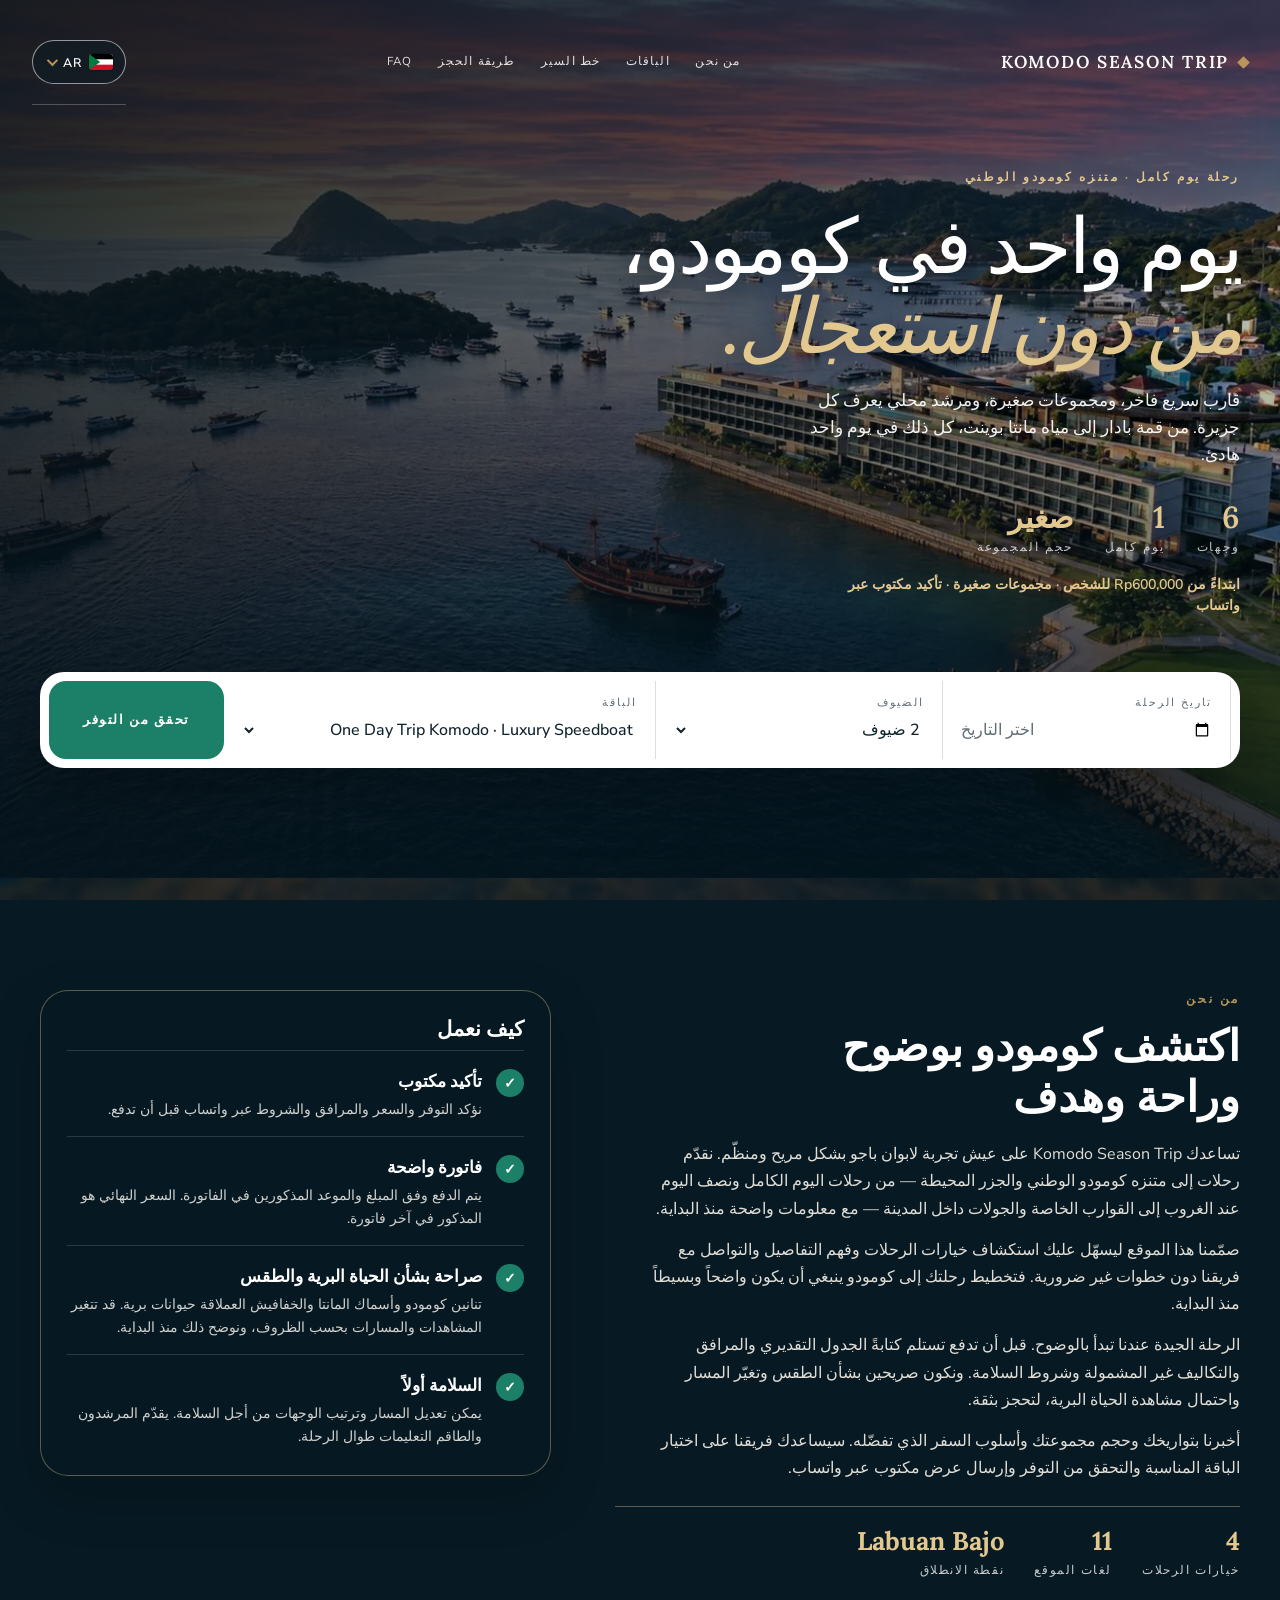
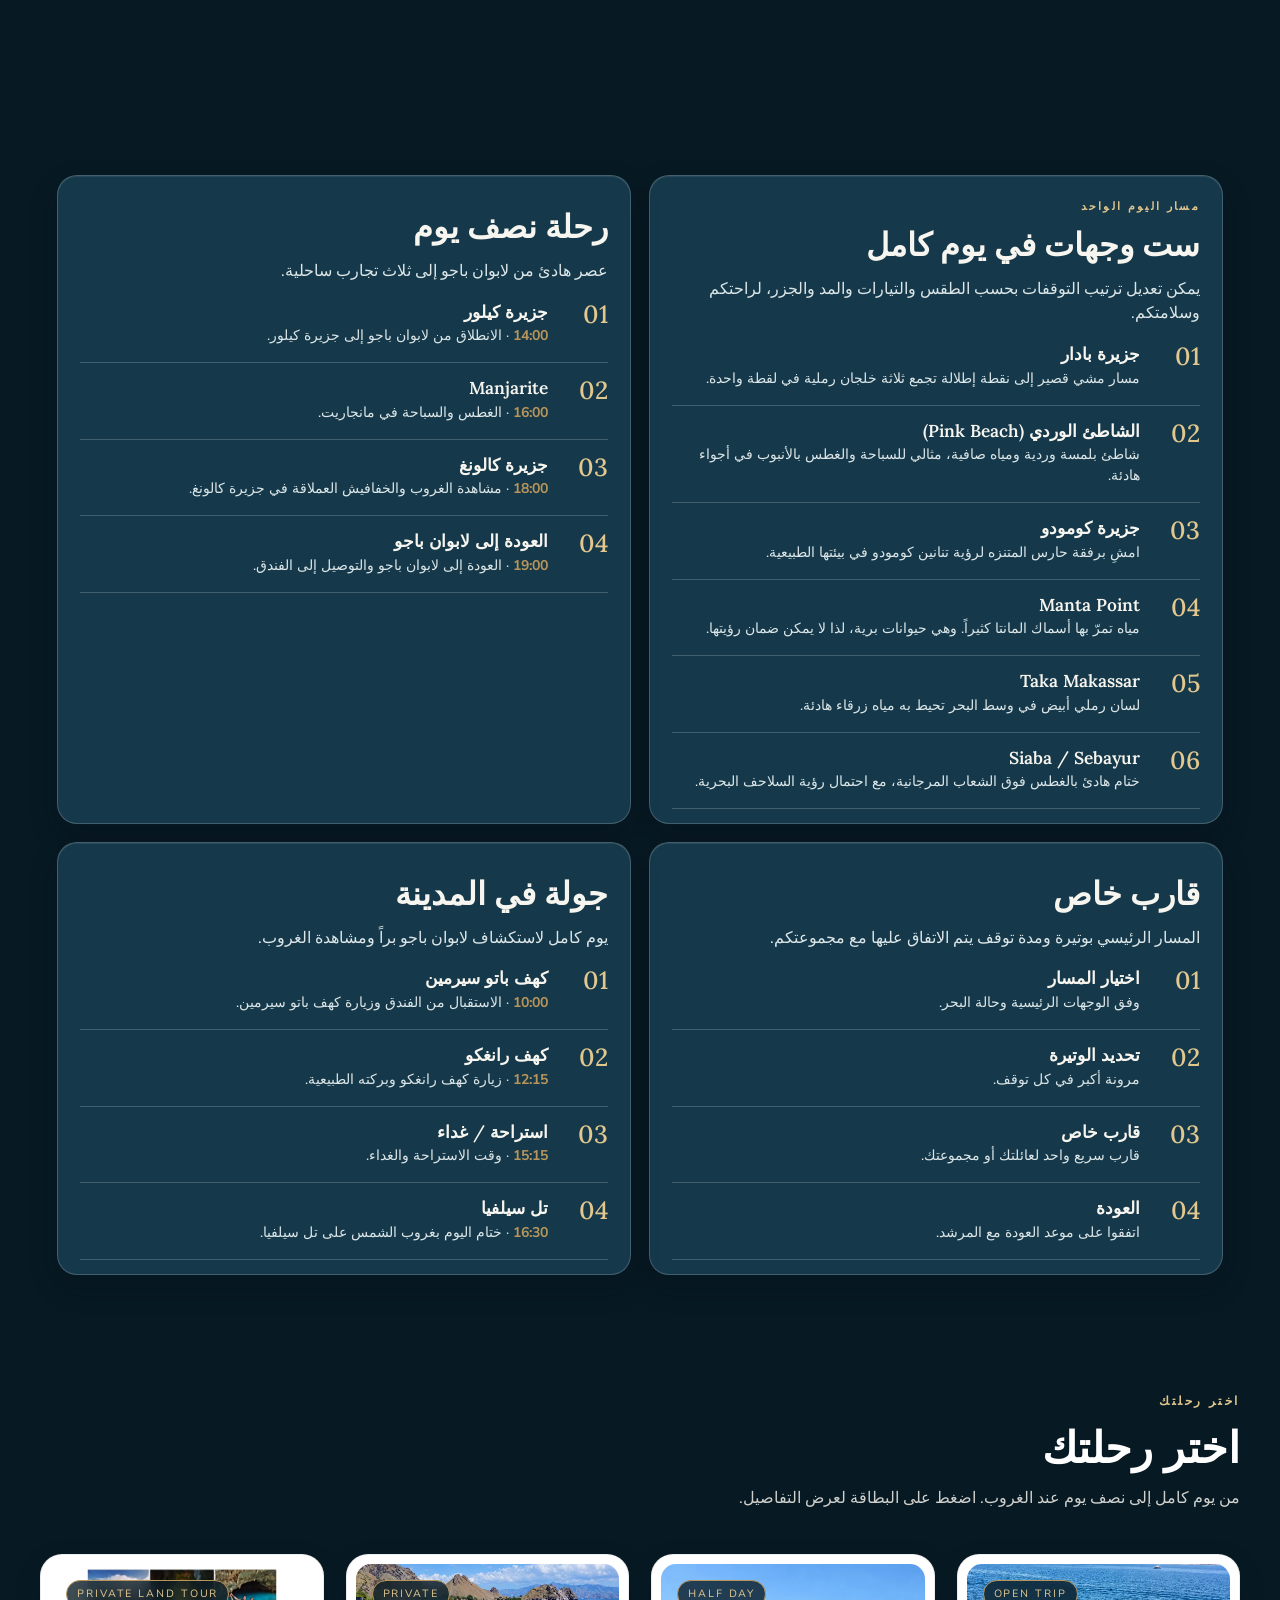
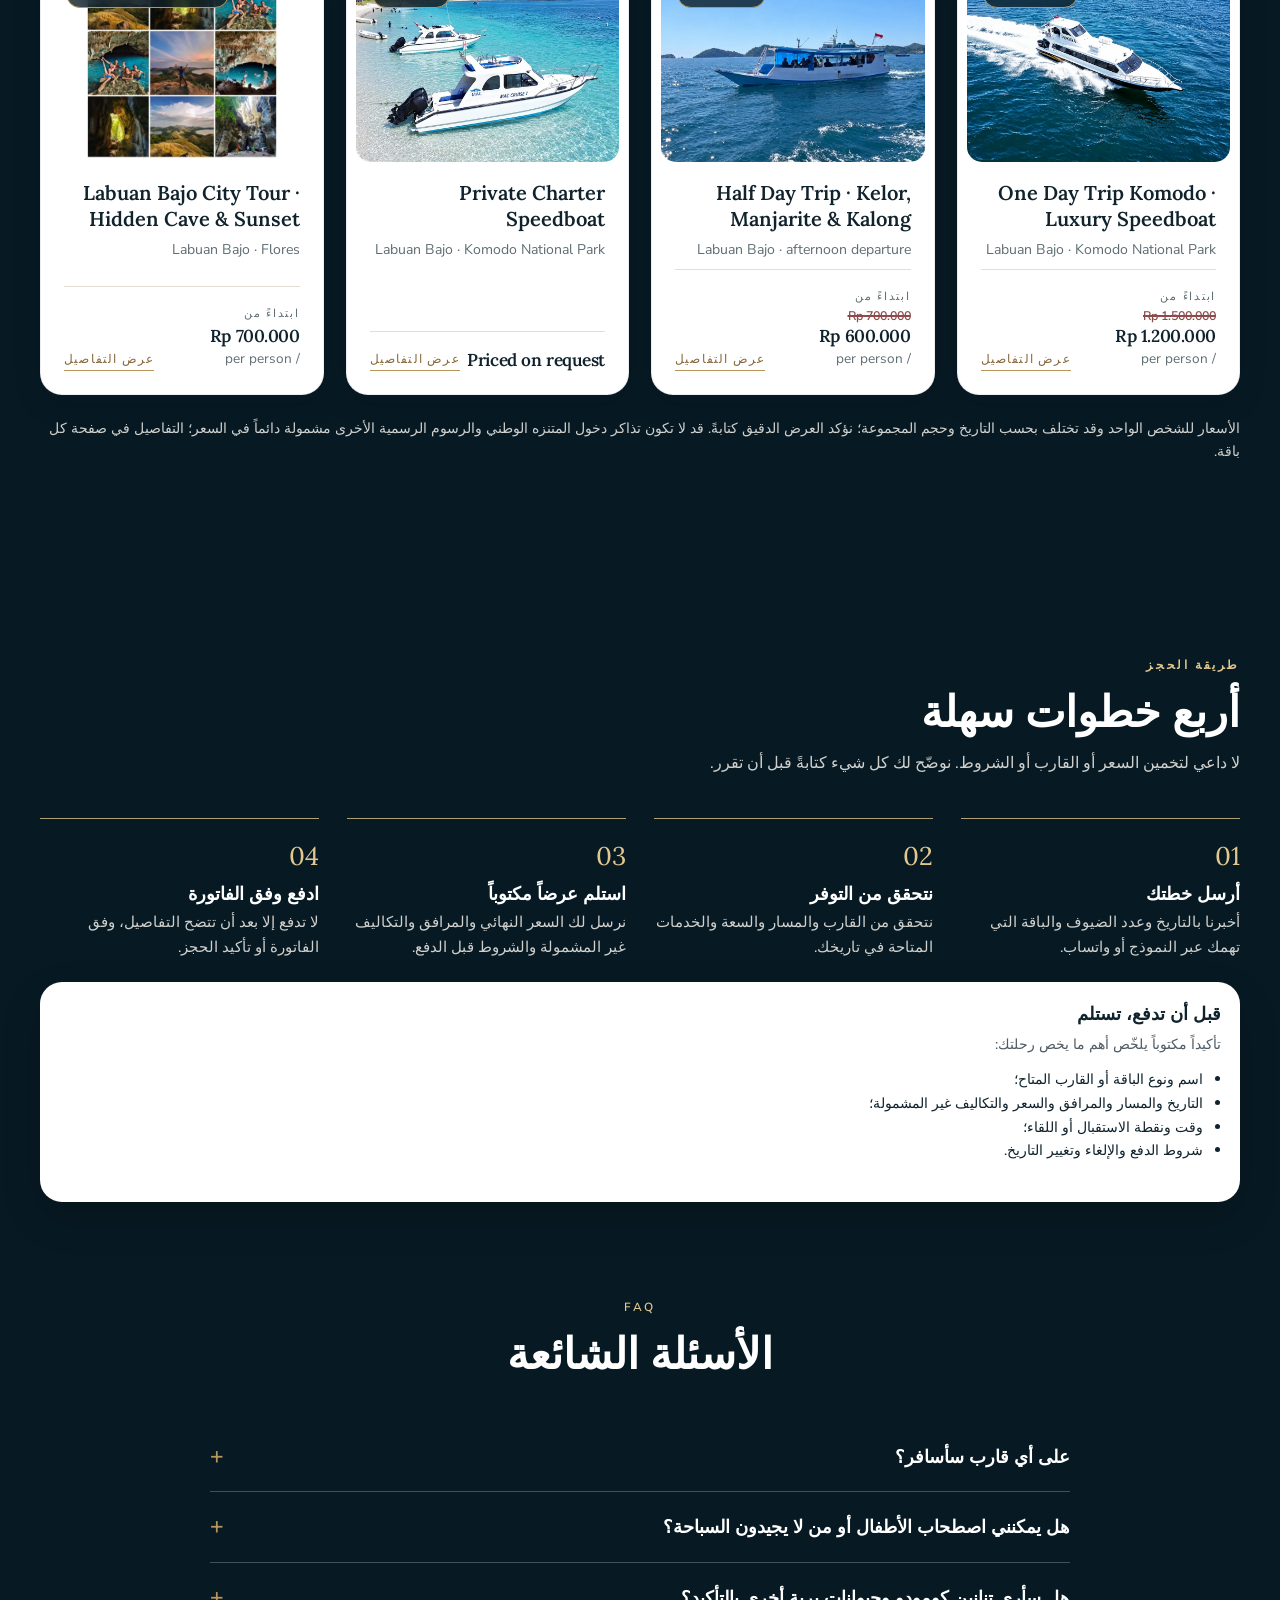
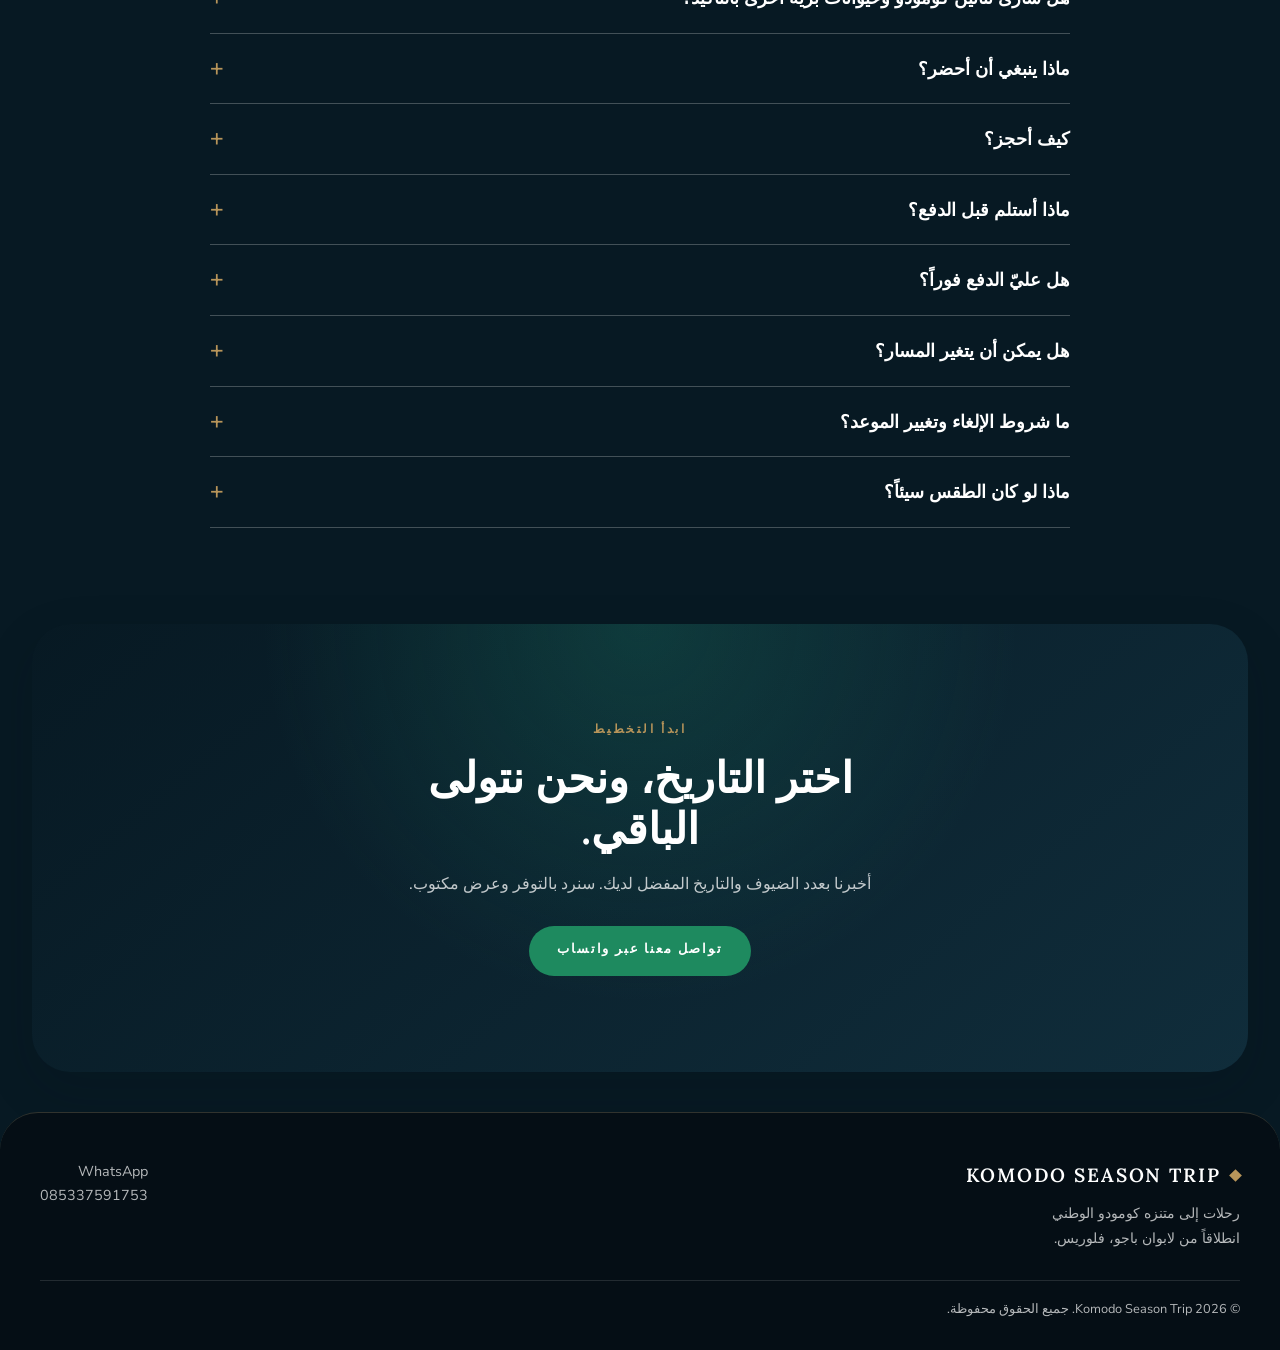
==== commit bf544041: "Add files via upload" ====
--- a/ar.html
+++ b/ar.html
@@ -4,29 +4,39 @@
 <meta charset="UTF-8">
 <meta name="viewport" content="width=device-width, initial-scale=1, viewport-fit=cover">
 <title>رحلات جزر كومودو من لابوان باجو | Komodo Season Trip</title>
-<meta name="description" content="Komodo National Park tours from Labuan Bajo: luxury speedboat one day trip, half day sunset at Kalong Island, private charter and Rangko Cave city tour. Small groups, book via WhatsApp.">
+<meta name="description" content="رحلات إلى متنزه كومودو الوطني من لابوان باجو: رحلة يوم كامل بقارب سريع فاخر، ورحلة نصف يوم عند غروب الشمس في جزيرة كالونغ، وقارب خاص، وجولة في المدينة مع كهف رانغكو. مجموعات صغيرة، والحجز عبر واتساب.">
 <meta name="robots" content="index,follow,max-image-preview:large">
 <meta property="og:type" content="website"><meta property="og:site_name" content="Komodo Season Trip">
-<meta property="og:title" content="Komodo Island Tours from Labuan Bajo | Komodo Season Trip"><meta property="og:description" content="Komodo National Park tours from Labuan Bajo: luxury speedboat one day trip, half day sunset at Kalong Island, private charter and Rangko Cave city tour. Small groups, book via WhatsApp.">
-<meta property="og:locale" content="ar_AE"><meta property="og:locale:alternate" content="id_ID"><meta property="og:locale:alternate" content="zh_CN"><meta property="og:locale:alternate" content="ms_MY"><meta property="og:locale:alternate" content="ru_RU"><meta property="og:locale:alternate" content="es_ES"><meta property="og:locale:alternate" content="pt_PT"><meta property="og:locale:alternate" content="it_IT"><meta property="og:locale:alternate" content="de_DE">
-<meta property="og:image" content="https://darwin9415.github.io/Komodo-season-trip/hero.webp">
+<meta property="og:title" content="رحلات جزر كومودو من لابوان باجو | Komodo Season Trip"><meta property="og:description" content="رحلات إلى متنزه كومودو الوطني من لابوان باجو: رحلة يوم كامل بقارب سريع فاخر، ورحلة نصف يوم عند غروب الشمس في جزيرة كالونغ، وقارب خاص، وجولة في المدينة مع كهف رانغكو. مجموعات صغيرة، والحجز عبر واتساب.">
+<meta property="og:locale" content="ar_AR">
+<meta property="og:locale:alternate" content="id_ID">
+<meta property="og:locale:alternate" content="en_US">
+<meta property="og:locale:alternate" content="zh_CN">
+<meta property="og:locale:alternate" content="ms_MY">
+<meta property="og:locale:alternate" content="ru_RU">
+<meta property="og:locale:alternate" content="es_ES">
+<meta property="og:locale:alternate" content="pt_PT">
+<meta property="og:locale:alternate" content="it_IT">
+<meta property="og:locale:alternate" content="de_DE">
+<meta property="og:locale:alternate" content="fr_FR">
+<meta property="og:image" content="https://darwin9415.github.io/Web-trip2/hero.webp">
 <meta name="twitter:card" content="summary_large_image">
-<link rel="alternate" hreflang="id" href="https://darwin9415.github.io/Komodo-season-trip/">
-<link rel="alternate" hreflang="en" href="https://darwin9415.github.io/Komodo-season-trip/en.html">
-<link rel="alternate" hreflang="zh" href="https://darwin9415.github.io/Komodo-season-trip/zh.html">
-<link rel="alternate" hreflang="ms" href="https://darwin9415.github.io/Komodo-season-trip/ms.html">
-<link rel="alternate" hreflang="ru" href="https://darwin9415.github.io/Komodo-season-trip/ru.html">
-<link rel="alternate" hreflang="es" href="https://darwin9415.github.io/Komodo-season-trip/es.html">
-<link rel="alternate" hreflang="pt" href="https://darwin9415.github.io/Komodo-season-trip/pt.html">
-<link rel="alternate" hreflang="it" href="https://darwin9415.github.io/Komodo-season-trip/it.html">
-<link rel="alternate" hreflang="de" href="https://darwin9415.github.io/Komodo-season-trip/de.html"><link rel="alternate" hreflang="fr" href="https://darwin9415.github.io/Komodo-season-trip/fr.html"><link rel="alternate" hreflang="ar" href="https://darwin9415.github.io/Komodo-season-trip/ar.html">
-<link rel="alternate" hreflang="x-default" href="https://darwin9415.github.io/Komodo-season-trip/">
-<link rel="canonical" href="https://darwin9415.github.io/Komodo-season-trip/en.html">
-<meta property="og:url" content="https://darwin9415.github.io/Komodo-season-trip/en.html">
+<link rel="alternate" hreflang="id" href="https://darwin9415.github.io/Web-trip2/">
+<link rel="alternate" hreflang="en" href="https://darwin9415.github.io/Web-trip2/en.html">
+<link rel="alternate" hreflang="zh" href="https://darwin9415.github.io/Web-trip2/zh.html">
+<link rel="alternate" hreflang="ms" href="https://darwin9415.github.io/Web-trip2/ms.html">
+<link rel="alternate" hreflang="ru" href="https://darwin9415.github.io/Web-trip2/ru.html">
+<link rel="alternate" hreflang="es" href="https://darwin9415.github.io/Web-trip2/es.html">
+<link rel="alternate" hreflang="pt" href="https://darwin9415.github.io/Web-trip2/pt.html">
+<link rel="alternate" hreflang="it" href="https://darwin9415.github.io/Web-trip2/it.html">
+<link rel="alternate" hreflang="de" href="https://darwin9415.github.io/Web-trip2/de.html"><link rel="alternate" hreflang="fr" href="https://darwin9415.github.io/Web-trip2/fr.html"><link rel="alternate" hreflang="ar" href="https://darwin9415.github.io/Web-trip2/ar.html">
+<link rel="alternate" hreflang="x-default" href="https://darwin9415.github.io/Web-trip2/">
+<link rel="canonical" href="https://darwin9415.github.io/Web-trip2/en.html">
+<meta property="og:url" content="https://darwin9415.github.io/Web-trip2/en.html">
 <link rel="preconnect" href="https://fonts.googleapis.com">
 <link rel="preconnect" href="https://fonts.gstatic.com" crossorigin>
 <link href="https://fonts.googleapis.com/css2?family=Lora:ital,wght@0,500;0,600;0,700;1,500&family=Nunito+Sans:wght@400;500;600;700&display=swap" rel="stylesheet">
-<script type="application/ld+json">{"@context": "https://schema.org", "@graph": [{"@type": "TravelAgency", "name": "Komodo Season Trip", "telephone": "+6285337591753", "areaServed": "Labuan Bajo, Flores, Indonesia", "description": "Komodo National Park tours from Labuan Bajo: luxury speedboat one day trip, half day sunset at Kalong Island, private charter and Rangko Cave city tour. Small groups, book via WhatsApp."}, {"@type": "TouristTrip", "name": "One Day Trip Komodo · Luxury Speedboat", "description": "An open (shared) full-day trip to six destinations in Komodo National Park by tourist speedboat from Labuan Bajo: Padar Island, Pink Beach, Komodo Island, Manta Point, Taka Makassar and Siaba or Sebayur. Hotel pickup in the Labuan Bajo area, lunch and a local guide are included.", "provider": {"@type": "TravelAgency", "name": "Komodo Season Trip"}, "offers": {"@type": "Offer", "priceCurrency": "IDR", "price": "1500000", "availability": "https://schema.org/InStock"}}, {"@type": "TouristTrip", "name": "رحلة نصف يوم · Kelor, Manjarite & Kalong", "description": "A relaxed half-day trip: sail from Labuan Bajo in the afternoon, stop at the unspoiled beach of Kelor Island, snorkel at Manjarite, then end the day with the sunset and thousands of flying foxes at Kalong Island. Hotel pickup and drop-off are included.", "provider": {"@type": "TravelAgency", "name": "Komodo Season Trip"}, "offers": {"@type": "Offer", "priceCurrency": "IDR", "price": "700000", "availability": "https://schema.org/InStock"}}, {"@type": "TouristTrip", "name": "Private Charter Speedboat", "description": "Charter a whole speedboat just for your family or group. The route follows the main package, while the pace and the time spent at each stop follow your wishes.", "provider": {"@type": "TravelAgency", "name": "Komodo Season Trip"}}, {"@type": "TouristTrip", "name": "Labuan Bajo جولة في المدينة · Hidden Cave & Sunset", "description": "A private day exploring the land side of Labuan Bajo: walking through Batu Cermin Cave, swimming in the clear pool of Rangko Cave, then ending with sunset at Sylvia Hill. Three experiences in one trip for 2–6 guests.", "provider": {"@type": "TravelAgency", "name": "Komodo Season Trip"}, "offers": {"@type": "Offer", "priceCurrency": "IDR", "price": "700000", "availability": "https://schema.org/InStock"}}]}</script>
+<script type="application/ld+json">{"@context": "https://schema.org", "@graph": [{"@type": "TravelAgency", "name": "Komodo Season Trip", "telephone": "+6285337591753", "areaServed": "Labuan Bajo, Flores, Indonesia", "description": "رحلات إلى متنزه كومودو الوطني من لابوان باجو: رحلة يوم كامل بقارب سريع فاخر، ورحلة نصف يوم عند غروب الشمس في جزيرة كالونغ، وقارب خاص، وجولة في المدينة مع كهف رانغكو. مجموعات صغيرة، والحجز عبر واتساب."}, {"@type": "TouristTrip", "name": "One Day Trip Komodo · Luxury Speedboat", "description": "An open (shared) full-day trip to six destinations in Komodo National Park by tourist speedboat from Labuan Bajo: Padar Island, Pink Beach, Komodo Island, Manta Point, Taka Makassar and Siaba or Sebayur. Hotel pickup in the Labuan Bajo area, lunch and a local guide are included.", "provider": {"@type": "TravelAgency", "name": "Komodo Season Trip"}, "offers": {"@type": "Offer", "priceCurrency": "IDR", "price": "1200000"}}, {"@type": "TouristTrip", "name": "رحلة نصف يوم · Kelor, Manjarite & Kalong", "description": "A relaxed half-day trip: sail from Labuan Bajo in the afternoon, stop at the unspoiled beach of Kelor Island, snorkel at Manjarite, then end the day with the sunset and thousands of flying foxes at Kalong Island. Hotel pickup and drop-off are included.", "provider": {"@type": "TravelAgency", "name": "Komodo Season Trip"}, "offers": {"@type": "Offer", "priceCurrency": "IDR", "price": "600000"}}, {"@type": "TouristTrip", "name": "Private Charter Speedboat", "description": "Charter a whole speedboat just for your family or group. The route follows the main package, while the pace and the time spent at each stop follow your wishes.", "provider": {"@type": "TravelAgency", "name": "Komodo Season Trip"}}, {"@type": "TouristTrip", "name": "Labuan Bajo جولة في المدينة · Hidden Cave & Sunset", "description": "A private day exploring the land side of Labuan Bajo: walking through Batu Cermin Cave, swimming in the clear pool of Rangko Cave, then ending with sunset at Sylvia Hill. Three experiences in one trip for 2–6 guests.", "provider": {"@type": "TravelAgency", "name": "Komodo Season Trip"}, "offers": {"@type": "Offer", "priceCurrency": "IDR", "price": "700000"}}]}</script>
 <style>
 :root{--navy:#08151f;--navy2:#0f2a3c;--gold:#b8955a;--gold2:#dcc08c;--ivory:#f6f3ed;--stone:#ebe5d9;--ink:#101c27;--muted:#67727c;--line:#e0d9ca;
 --serif:"Lora",Georgia,"Times New Roman",serif;--sans:"Nunito Sans","Segoe UI",Arial,sans-serif}
@@ -505,6 +515,13 @@
 @media(max-width:900px){
   .cari-micro{margin-bottom:8px}
 }
+.booking-next{margin-top:22px;padding:22px 24px;border:1px solid var(--line);border-radius:20px;background:#fff;color:var(--ink)}
+.booking-next h3{font-size:1.12rem;margin-bottom:8px;color:var(--ink)!important}
+.booking-next p{color:#4f5b64;font-size:.9rem;line-height:1.6}
+.booking-next ul{margin:12px 0 18px 1.1rem;color:var(--ink);font-size:.9rem;line-height:1.65}
+.booking-next .btn{display:inline-block}
+.booking-next{padding:20px 18px}
+.booking-next ul{padding-inline-start:1.1rem}
 </style>
 <link rel="stylesheet" href="premium.css">
 <style>html[dir="rtl"]{direction:rtl}html[dir="rtl"] body{text-align:right}html[dir="rtl"] .lang ul{left:0;right:auto}html[dir="rtl"] .hero-copy,html[dir="rtl"] .sec-head,html[dir="rtl"] .card,html[dir="rtl"] .p-body{text-align:right}html[dir="rtl"] .ilist li{padding-left:0;padding-right:26px}html[dir="rtl"] .ilist li::before{left:auto;right:8px}html[dir="rtl"] .itin{border-left:0;border-right:1px solid var(--gold);margin-left:0;margin-right:6px}html[dir="rtl"] .itin li{padding-left:0;padding-right:20px}html[dir="rtl"] .itin li::before{left:auto;right:-5px}</style></head>
@@ -513,13 +530,13 @@
 <header class="top">
   <div class="wrap">
     <a class="logo" href="#"><i></i>Komodo Season Trip</a>
-    <nav class="menu" aria-label="Main menu">
+    <nav class="menu" aria-label="القائمة الرئيسية">
       <a href="#tentang">من نحن</a><a href="#paket">الباقات</a><a href="#rute">خط السير</a><a href="#cara">طريقة الحجز</a><a href="#faq">FAQ</a>
     </nav>
-    <div class="hr"><details class="lang"><summary aria-label="Language / Bahasa"><svg class="fl" viewBox="0 0 30 20" aria-hidden="true"><use href="#f-ar"/></svg><span>AR</span></summary><ul><li><a href="index.html" hreflang="id" lang="id"><svg class="fl" viewBox="0 0 30 20" aria-hidden="true"><use href="#f-id"/></svg><span>Bahasa Indonesia</span></a></li><li><a href="en.html" hreflang="en" lang="en"><svg class="fl" viewBox="0 0 30 20" aria-hidden="true"><use href="#f-en"/></svg><span>English</span></a></li><li><a href="zh.html" hreflang="zh" lang="zh"><svg class="fl" viewBox="0 0 30 20" aria-hidden="true"><use href="#f-zh"/></svg><span>中文（简体）</span></a></li><li><a href="ms.html" hreflang="ms" lang="ms"><svg class="fl" viewBox="0 0 30 20" aria-hidden="true"><use href="#f-ms"/></svg><span>Bahasa Melayu</span></a></li><li><a href="ru.html" hreflang="ru" lang="ru"><svg class="fl" viewBox="0 0 30 20" aria-hidden="true"><use href="#f-ru"/></svg><span>Русский</span></a></li><li><a href="es.html" hreflang="es" lang="es"><svg class="fl" viewBox="0 0 30 20" aria-hidden="true"><use href="#f-es"/></svg><span>Español</span></a></li><li><a href="pt.html" hreflang="pt" lang="pt"><svg class="fl" viewBox="0 0 30 20" aria-hidden="true"><use href="#f-pt"/></svg><span>Português</span></a></li><li><a href="it.html" hreflang="it" lang="it"><svg class="fl" viewBox="0 0 30 20" aria-hidden="true"><use href="#f-it"/></svg><span>Italiano</span></a></li><li><a href="de.html" hreflang="de" lang="de"><svg class="fl" viewBox="0 0 30 20" aria-hidden="true"><use href="#f-de"/></svg><span>Deutsch</span></a></li><li><a href="fr.html" hreflang="fr" lang="fr"><svg class="fl" viewBox="0 0 30 20"><use href="#f-fr"/></svg><span>Français</span></a></li><li><a href="ar.html" hreflang="ar" lang="ar"><svg class="fl" viewBox="0 0 30 20"><use href="#f-ar"/></svg><span>العربية</span></a></li></ul></details><button type="button" class="nav-toggle" id="nav-toggle" aria-label="Open menu" data-open="Open menu" data-close="Close menu" aria-expanded="false" aria-controls="mnav"><svg class="ic-open" viewBox="0 0 24 24" fill="none" stroke="currentColor" stroke-width="2" stroke-linecap="round" aria-hidden="true"><path d="M4 7h16M4 12h16M4 17h16"/></svg><svg class="ic-close" viewBox="0 0 24 24" fill="none" stroke="currentColor" stroke-width="2" stroke-linecap="round" aria-hidden="true"><path d="M6 6l12 12M18 6L6 18"/></svg></button></div>
+    <div class="hr"><details class="lang"><summary aria-label="Language / Bahasa"><svg class="fl" viewBox="0 0 30 20" aria-hidden="true"><use href="#f-ar"/></svg><span>AR</span></summary><ul><li><a href="index.html" hreflang="id" lang="id"><svg class="fl" viewBox="0 0 30 20" aria-hidden="true"><use href="#f-id"/></svg><span>Bahasa Indonesia</span></a></li><li><a href="en.html" hreflang="en" lang="en"><svg class="fl" viewBox="0 0 30 20" aria-hidden="true"><use href="#f-en"/></svg><span>English</span></a></li><li><a href="zh.html" hreflang="zh" lang="zh"><svg class="fl" viewBox="0 0 30 20" aria-hidden="true"><use href="#f-zh"/></svg><span>中文（简体）</span></a></li><li><a href="ms.html" hreflang="ms" lang="ms"><svg class="fl" viewBox="0 0 30 20" aria-hidden="true"><use href="#f-ms"/></svg><span>Bahasa Melayu</span></a></li><li><a href="ru.html" hreflang="ru" lang="ru"><svg class="fl" viewBox="0 0 30 20" aria-hidden="true"><use href="#f-ru"/></svg><span>Русский</span></a></li><li><a href="es.html" hreflang="es" lang="es"><svg class="fl" viewBox="0 0 30 20" aria-hidden="true"><use href="#f-es"/></svg><span>Español</span></a></li><li><a href="pt.html" hreflang="pt" lang="pt"><svg class="fl" viewBox="0 0 30 20" aria-hidden="true"><use href="#f-pt"/></svg><span>Português</span></a></li><li><a href="it.html" hreflang="it" lang="it"><svg class="fl" viewBox="0 0 30 20" aria-hidden="true"><use href="#f-it"/></svg><span>Italiano</span></a></li><li><a href="de.html" hreflang="de" lang="de"><svg class="fl" viewBox="0 0 30 20" aria-hidden="true"><use href="#f-de"/></svg><span>Deutsch</span></a></li><li><a href="fr.html" hreflang="fr" lang="fr"><svg class="fl" viewBox="0 0 30 20"><use href="#f-fr"/></svg><span>Français</span></a></li><li><a href="ar.html" hreflang="ar" lang="ar"><svg class="fl" viewBox="0 0 30 20"><use href="#f-ar"/></svg><span>العربية</span></a></li></ul></details><button type="button" class="nav-toggle" id="nav-toggle" aria-label="فتح القائمة" data-open="فتح القائمة" data-close="إغلاق القائمة" aria-expanded="false" aria-controls="mnav"><svg class="ic-open" viewBox="0 0 24 24" fill="none" stroke="currentColor" stroke-width="2" stroke-linecap="round" aria-hidden="true"><path d="M4 7h16M4 12h16M4 17h16"/></svg><svg class="ic-close" viewBox="0 0 24 24" fill="none" stroke="currentColor" stroke-width="2" stroke-linecap="round" aria-hidden="true"><path d="M6 6l12 12M18 6L6 18"/></svg></button></div>
   </div>
 </header>
-<div class="mnav" id="mnav" role="dialog" aria-modal="true" aria-label="Main menu" hidden><nav aria-label="Main menu">
+<div class="mnav" id="mnav" role="dialog" aria-modal="true" aria-label="القائمة الرئيسية" hidden><nav aria-label="القائمة الرئيسية">
       <a href="#tentang">من نحن</a><a href="#paket">الباقات</a><a href="#rute">خط السير</a><a href="#cara">طريقة الحجز</a><a href="#faq">FAQ</a>
     </nav></div>
 
@@ -527,15 +544,15 @@
   <div class="wrap">
     <div class="eyebrow">رحلة يوم كامل · متنزه كومودو الوطني</div>
     <h1>يوم واحد في كومودو، <em>من دون استعجال.</em></h1>
-    <p class="lead">Luxury speedboat, small groups and a local guide who knows every island. From the Padar summit to the waters of Manta Point, all in one relaxed day.</p>
-    <div class="facts"><div><b>6</b><span>Destinations</span></div><div><b>1</b><span>Full day</span></div><div><b>Small</b><span>Group size</span></div></div>
-
-    <p class="hero-cta-note"><strong>From Rp600,000/person · Small groups · Written confirmation via WhatsApp</strong></p>
-    <form class="cari" id="cari" aria-label="Check availability">
-      <div><label for="h-date">Trip date</label><div class="dph"><span>Select date</span><input type="date" id="h-date" required></div></div>
-      <div><label for="h-guests">Guests</label><select id="h-guests"></select></div>
-      <div><label for="h-pkg">Package</label><select id="h-pkg"></select></div>
-      <button class="btn" type="submit">Check availability</button>
+    <p class="lead">قارب سريع فاخر، ومجموعات صغيرة، ومرشد محلي يعرف كل جزيرة. من قمة بادار إلى مياه مانتا بوينت، كل ذلك في يوم واحد هادئ.</p>
+    <div class="facts"><div><b>6</b><span>وجهات</span></div><div><b>1</b><span>يوم كامل</span></div><div><b>صغير</b><span>حجم المجموعة</span></div></div>
+
+    <p class="hero-cta-note"><strong>ابتداءً من Rp600,000 للشخص · مجموعات صغيرة · تأكيد مكتوب عبر واتساب</strong></p>
+    <form class="cari" id="cari" aria-label="تحقق من التوفر">
+      <div><label for="h-date">تاريخ الرحلة</label><div class="dph"><span>اختر التاريخ</span><input type="date" id="h-date" required></div></div>
+      <div><label for="h-guests">الضيوف</label><select id="h-guests"></select></div>
+      <div><label for="h-pkg">الباقة</label><select id="h-pkg"></select></div>
+      <button class="btn" type="submit">تحقق من التوفر</button>
     </form>
     <p class="cari-micro">لا حاجة للدفع الآن. سنتحقق من التوفر ونرسل عرضاً مكتوباً أولاً.</p>
   </div>
@@ -547,52 +564,58 @@
   <div class="wrap"><div class="ab-grid">
     <div class="ab-text">
       <div class="eyebrow">من نحن</div>
-      <h2>اكتشف كومودو بوضوح وراحة وهدف</h2><p>Komodo Season Trip helps you experience Labuan Bajo in a comfortable and well-organised way. We offer trips to Komodo National Park and the surrounding islands—from one-day and half-day sunset trips to private charters and city tours—with clear information from the start.</p><p>We designed this website to make it easy to explore trip options, understand the details and contact our team—without unnecessary steps. Planning your Komodo trip should feel clear and straightforward from the start.</p><p>For us, a good trip begins with clarity. Before you pay, you receive written information about the estimated schedule, facilities, excluded costs and safety conditions. We are transparent about weather, route changes and the possibility of seeing wildlife, so you can book with confidence.</p><p>Share your dates, group size and preferred style of travel. Our team will help you choose the right package, check availability and send a written offer through WhatsApp.</p>
+      <h2>اكتشف كومودو بوضوح وراحة وهدف</h2><p>تساعدك Komodo Season Trip على عيش تجربة لابوان باجو بشكل مريح ومنظّم. نقدّم رحلات إلى متنزه كومودو الوطني والجزر المحيطة — من رحلات اليوم الكامل ونصف اليوم عند الغروب إلى القوارب الخاصة والجولات داخل المدينة — مع معلومات واضحة منذ البداية.</p><p>صمّمنا هذا الموقع ليسهّل عليك استكشاف خيارات الرحلات وفهم التفاصيل والتواصل مع فريقنا دون خطوات غير ضرورية. فتخطيط رحلتك إلى كومودو ينبغي أن يكون واضحاً وبسيطاً منذ البداية.</p><p>الرحلة الجيدة عندنا تبدأ بالوضوح. قبل أن تدفع تستلم كتابةً الجدول التقديري والمرافق والتكاليف غير المشمولة وشروط السلامة. ونكون صريحين بشأن الطقس وتغيّر المسار واحتمال مشاهدة الحياة البرية، لتحجز بثقة.</p><p>أخبرنا بتواريخك وحجم مجموعتك وأسلوب السفر الذي تفضّله. سيساعدك فريقنا على اختيار الباقة المناسبة والتحقق من التوفر وإرسال عرض مكتوب عبر واتساب.</p>
       <div class="ab-facts"><div><b>4</b><span>خيارات الرحلات</span></div><div><b>11</b><span>لغات الموقع</span></div><div><b>Labuan Bajo</b><span>نقطة الانطلاق</span></div></div>
       
     </div>
     <aside class="ab-card" aria-label="كيف نعمل">
       <h3>كيف نعمل</h3>
       <ul>
-        <li><span class="ck" aria-hidden="true">✓</span><div><b>Written confirmation</b><p>We confirm availability, price, facilities and terms via WhatsApp before you pay.</p></div></li>
-        <li><span class="ck" aria-hidden="true">✓</span><div><b>A clear invoice</b><p>Payment follows the amount and deadline on the invoice. The final price is the one on the latest invoice.</p></div></li>
-        <li><span class="ck" aria-hidden="true">✓</span><div><b>Honest about wildlife and weather</b><p>Komodo dragons, manta rays and flying foxes are wild animals. Sightings and routes can change with conditions, and we explain that from the start.</p></div></li>
-        <li><span class="ck" aria-hidden="true">✓</span><div><b>Safety first</b><p>The route and the order of destinations can be adjusted for safety. Guides and crew give instructions throughout the trip.</p></div></li>
+        <li><span class="ck" aria-hidden="true">✓</span><div><b>تأكيد مكتوب</b><p>نؤكد التوفر والسعر والمرافق والشروط عبر واتساب قبل أن تدفع.</p></div></li>
+        <li><span class="ck" aria-hidden="true">✓</span><div><b>فاتورة واضحة</b><p>يتم الدفع وفق المبلغ والموعد المذكورين في الفاتورة. السعر النهائي هو المذكور في آخر فاتورة.</p></div></li>
+        <li><span class="ck" aria-hidden="true">✓</span><div><b>صراحة بشأن الحياة البرية والطقس</b><p>تنانين كومودو وأسماك المانتا والخفافيش العملاقة حيوانات برية. قد تتغير المشاهدات والمسارات بحسب الظروف، ونوضح ذلك منذ البداية.</p></div></li>
+        <li><span class="ck" aria-hidden="true">✓</span><div><b>السلامة أولاً</b><p>يمكن تعديل المسار وترتيب الوجهات من أجل السلامة. يقدّم المرشدون والطاقم التعليمات طوال الرحلة.</p></div></li>
       </ul>
     </aside>
   </div></div>
 </section>
-<section class="rute" id="rute"><div class="wrap"><div aria-label="Other package routes" class="route-slides"><article class="route-slide"><div class="route-slide-grid"><div class="sec-head"><div class="eyebrow">One-day route</div><h2 style="margin-top:10px">Six destinations, one full day</h2><p>The order of stops can be adjusted for weather, currents and tides, for your comfort and safety.</p></div><ol class="stops">
-<li><b>01</b><div><h3>Padar Island</h3><p>A short hike to a viewpoint that frames three sandy bays in a single view.</p></div></li>
-<li><b>02</b><div><h3>Pink Beach</h3><p>A pink-tinged beach with clear water, ideal for swimming and relaxed snorkelling.</p></div></li>
-<li><b>03</b><div><h3>Komodo Island</h3><p>Walk with a ranger to see Komodo dragons in their natural habitat.</p></div></li>
-<li><b>04</b><div><h3>Manta Point</h3><p>Waters where manta rays often glide by. They are wild animals, so sightings cannot be guaranteed.</p></div></li>
-<li><b>05</b><div><h3>Taka Makassar</h3><p>A white sandbar in the middle of the sea, surrounded by calm blue water.</p></div></li>
-<li><b>06</b><div><h3>Siaba / Sebayur</h3><p>A calm snorkelling finale over the reef, with a chance of meeting sea turtles.</p></div></li>
+<section class="rute" id="rute"><div class="wrap"><div aria-label="مسارات الباقات الأخرى" class="route-slides"><article class="route-slide"><div class="route-slide-grid"><div class="sec-head"><div class="eyebrow">مسار اليوم الواحد</div><h2 style="margin-top:10px">ست وجهات في يوم كامل</h2><p>يمكن تعديل ترتيب التوقفات بحسب الطقس والتيارات والمد والجزر، لراحتكم وسلامتكم.</p></div><ol class="stops">
+<li><b>01</b><div><h3>جزيرة بادار</h3><p>مسار مشي قصير إلى نقطة إطلالة تجمع ثلاثة خلجان رملية في لقطة واحدة.</p></div></li>
+<li><b>02</b><div><h3>الشاطئ الوردي (Pink Beach)</h3><p>شاطئ بلمسة وردية ومياه صافية، مثالي للسباحة والغطس بالأنبوب في أجواء هادئة.</p></div></li>
+<li><b>03</b><div><h3>جزيرة كومودو</h3><p>امشِ برفقة حارس المتنزه لرؤية تنانين كومودو في بيئتها الطبيعية.</p></div></li>
+<li><b>04</b><div><h3>Manta Point</h3><p>مياه تمرّ بها أسماك المانتا كثيراً. وهي حيوانات برية، لذا لا يمكن ضمان رؤيتها.</p></div></li>
+<li><b>05</b><div><h3>Taka Makassar</h3><p>لسان رملي أبيض في وسط البحر تحيط به مياه زرقاء هادئة.</p></div></li>
+<li><b>06</b><div><h3>Siaba / Sebayur</h3><p>ختام هادئ بالغطس فوق الشعاب المرجانية، مع احتمال رؤية السلاحف البحرية.</p></div></li>
 </ol></div></article>
-<article class="route-slide"><div class="route-slide-grid"><div class="sec-head"><div class="eyebrow">رحلة نصف يوم</div><h2>رحلة نصف يوم</h2><p>A relaxed afternoon from Labuan Bajo to three coastal experiences.</p></div><ol class="route-stops"><li><b>01</b><div><h3>Kelor Island</h3><p><span class="route-time">14:00</span> · Depart Labuan Bajo for Kelor Island.</p></div></li><li><b>02</b><div><h3>Manjarite</h3><p><span class="route-time">16:00</span> · Snorkel and swim at Manjarite.</p></div></li><li><b>03</b><div><h3>Kalong Island</h3><p><span class="route-time">18:00</span> · Watch sunset and flying foxes at Kalong Island.</p></div></li><li><b>04</b><div><h3>Return to Labuan Bajo</h3><p><span class="route-time">19:00</span> · Return to Labuan Bajo and hotel transfer.</p></div></li></ol></div></article>
-<article class="route-slide"><div class="route-slide-grid"><div class="sec-head"><div class="eyebrow">قارب خاص</div><h2>قارب خاص</h2><p>The main route with a pace and stop duration agreed with your group.</p></div><ol class="route-stops"><li><b>01</b><div><h3>Choose the route</h3><p>Follow the main destinations and sea conditions.</p></div></li><li><b>02</b><div><h3>Set the pace</h3><p>Enjoy more flexibility at each stop.</p></div></li><li><b>03</b><div><h3>Private boat</h3><p>One speedboat for your family or group.</p></div></li><li><b>04</b><div><h3>Return</h3><p>Agree the return time with your guide.</p></div></li></ol></div></article>
-<article class="route-slide"><div class="route-slide-grid"><div class="sec-head"><div class="eyebrow">جولة في المدينة</div><h2>جولة في المدينة</h2><p>A full day exploring Labuan Bajo on land and watching the sunset.</p></div><ol class="route-stops"><li><b>01</b><div><h3>Batu Cermin Cave</h3><p><span class="route-time">10:00</span> · Hotel pickup and visit to Batu Cermin Cave.</p></div></li><li><b>02</b><div><h3>Rangko Cave</h3><p><span class="route-time">12:15</span> · Visit Rangko Cave and its natural pool.</p></div></li><li><b>03</b><div><h3>Break / lunch</h3><p><span class="route-time">15:15</span> · Break and lunch time.</p></div></li><li><b>04</b><div><h3>Sylvia Hill</h3><p><span class="route-time">16:30</span> · End the day with sunset at Sylvia Hill.</p></div></li></ol></div></article>
-</div><p class="route-swipe-hint"><span aria-hidden="true">↓</span>Scroll down inside this panel to see all routes<span aria-hidden="true">↓</span></p></div>
+<article class="route-slide"><div class="route-slide-grid"><div class="sec-head"><div class="eyebrow">رحلة نصف يوم</div><h2>رحلة نصف يوم</h2><p>عصر هادئ من لابوان باجو إلى ثلاث تجارب ساحلية.</p></div><ol class="route-stops"><li><b>01</b><div><h3>جزيرة كيلور</h3><p><span class="route-time">14:00</span> · الانطلاق من لابوان باجو إلى جزيرة كيلور.</p></div></li><li><b>02</b><div><h3>Manjarite</h3><p><span class="route-time">16:00</span> · الغطس والسباحة في مانجاريت.</p></div></li><li><b>03</b><div><h3>جزيرة كالونغ</h3><p><span class="route-time">18:00</span> · مشاهدة الغروب والخفافيش العملاقة في جزيرة كالونغ.</p></div></li><li><b>04</b><div><h3>العودة إلى لابوان باجو</h3><p><span class="route-time">19:00</span> · العودة إلى لابوان باجو والتوصيل إلى الفندق.</p></div></li></ol></div></article>
+<article class="route-slide"><div class="route-slide-grid"><div class="sec-head"><div class="eyebrow">قارب خاص</div><h2>قارب خاص</h2><p>المسار الرئيسي بوتيرة ومدة توقف يتم الاتفاق عليها مع مجموعتكم.</p></div><ol class="route-stops"><li><b>01</b><div><h3>اختيار المسار</h3><p>وفق الوجهات الرئيسية وحالة البحر.</p></div></li><li><b>02</b><div><h3>تحديد الوتيرة</h3><p>مرونة أكبر في كل توقف.</p></div></li><li><b>03</b><div><h3>قارب خاص</h3><p>قارب سريع واحد لعائلتك أو مجموعتك.</p></div></li><li><b>04</b><div><h3>العودة</h3><p>اتفقوا على موعد العودة مع المرشد.</p></div></li></ol></div></article>
+<article class="route-slide"><div class="route-slide-grid"><div class="sec-head"><div class="eyebrow">جولة في المدينة</div><h2>جولة في المدينة</h2><p>يوم كامل لاستكشاف لابوان باجو براً ومشاهدة الغروب.</p></div><ol class="route-stops"><li><b>01</b><div><h3>كهف باتو سيرمين</h3><p><span class="route-time">10:00</span> · الاستقبال من الفندق وزيارة كهف باتو سيرمين.</p></div></li><li><b>02</b><div><h3>كهف رانغكو</h3><p><span class="route-time">12:15</span> · زيارة كهف رانغكو وبركته الطبيعية.</p></div></li><li><b>03</b><div><h3>استراحة / غداء</h3><p><span class="route-time">15:15</span> · وقت الاستراحة والغداء.</p></div></li><li><b>04</b><div><h3>تل سيلفيا</h3><p><span class="route-time">16:30</span> · ختام اليوم بغروب الشمس على تل سيلفيا.</p></div></li></ol></div></article>
+</div><p class="route-swipe-hint"><span aria-hidden="true">↓</span>مرّر لأسفل داخل هذه اللوحة لرؤية جميع المسارات<span aria-hidden="true">↓</span></p></div>
 
 
 </section>
 
 <section id="paket" style="padding-top:20px">
   <div class="wrap">
-    <div class="sec-head"><div class="eyebrow">اختر رحلتك</div><h2 style="margin-top:10px">اختر رحلتك</h2><p>From a full day to a half day at sunset. Tap a card to see the details.</p></div>
+    <div class="sec-head"><div class="eyebrow">اختر رحلتك</div><h2 style="margin-top:10px">اختر رحلتك</h2><p>من يوم كامل إلى نصف يوم عند الغروب. اضغط على البطاقة لعرض التفاصيل.</p></div>
     <div class="cards" id="cards"></div>
-    <p class="note">Prices are per person and may vary by date and group size; we confirm the exact offer in writing.</p>
+    <p class="note">الأسعار للشخص الواحد وقد تختلف بحسب التاريخ وحجم المجموعة؛ نؤكد العرض الدقيق كتابةً. قد لا تكون تذاكر دخول المتنزه الوطني والرسوم الرسمية الأخرى مشمولة دائماً في السعر؛ التفاصيل في صفحة كل باقة.</p>
   </div>
 </section>
 <section id="cara">
   <div class="wrap">
-    <div class="sec-head"><div class="eyebrow">طريقة الحجز</div><h2 style="margin-top:10px">أربع خطوات سهلة</h2></div>
+    <div class="sec-head"><div class="eyebrow">طريقة الحجز</div><h2 style="margin-top:10px">أربع خطوات سهلة</h2><p>لا داعي لتخمين السعر أو القارب أو الشروط. نوضّح لك كل شيء كتابةً قبل أن تقرر.</p></div>
     <div class="steps">
-      <div class="step"><h3>Send your plan</h3><p>Share your date and number of guests via the form or WhatsApp.</p></div>
-      <div class="step"><h3>Receive written confirmation</h3><p>We explain the boat, the price and the terms before you decide.</p></div>
-      <div class="step"><h3>Complete the payment</h3><p>We share the payment options and terms up front.</p></div>
-      <div class="step"><h3>Meet in Labuan Bajo</h3><p>We confirm the pickup point the day before departure.</p></div>
+      <div class="step"><h3>أرسل خطتك</h3><p>أخبرنا بالتاريخ وعدد الضيوف والباقة التي تهمك عبر النموذج أو واتساب.</p></div>
+      <div class="step"><h3>نتحقق من التوفر</h3><p>نتحقق من القارب والمسار والسعة والخدمات المتاحة في تاريخك.</p></div>
+      <div class="step"><h3>استلم عرضاً مكتوباً</h3><p>نرسل لك السعر النهائي والمرافق والتكاليف غير المشمولة والشروط قبل الدفع.</p></div>
+      <div class="step"><h3>ادفع وفق الفاتورة</h3><p>لا تدفع إلا بعد أن تتضح التفاصيل، وفق الفاتورة أو تأكيد الحجز.</p></div>
+    </div>
+    <div class="booking-next">
+      <h3>قبل أن تدفع، تستلم</h3>
+      <p>تأكيداً مكتوباً يلخّص أهم ما يخص رحلتك:</p>
+      <ul><li>اسم ونوع الباقة أو القارب المتاح؛</li><li>التاريخ والمسار والمرافق والسعر والتكاليف غير المشمولة؛</li><li>وقت ونقطة الاستقبال أو اللقاء؛</li><li>شروط الدفع والإلغاء وتغيير التاريخ.</li></ul>
+      
     </div>
   </div>
 </section>
@@ -600,23 +623,25 @@
 <section id="faq" style="padding-top:0">
   <div class="wrap faq">
     <div class="sec-head" style="margin-inline:auto;text-align:center"><div class="eyebrow">FAQ</div><h2 style="margin-top:10px">الأسئلة الشائعة</h2></div>
-    <details><summary>Which boat will I be on?</summary><p>You choose the boat class. We confirm the name of the boat before departure and it always matches the class you booked.</p></details>
-    <details><summary>Can I bring children or non-swimmers?</summary><p>Yes. Tell us the child's age so we can prepare life jackets and a suitable snorkelling spot. Non-swimmers can join wearing a life jacket in safe waters, accompanied by the guide.</p></details>
-    <details><summary>Will I definitely see Komodo dragons and other wildlife?</summary><p>Komodo dragons live wild in their habitat. Guides and rangers know the best areas, but encounters with wildlife, including manta rays, turtles and flying foxes, cannot be promised.</p></details>
-    <details><summary>What should I bring?</summary><p>Reef-safe sunscreen, a hat, sunglasses, a change of clothes, a towel, comfortable shoes for light trekking, and personal medication if needed.</p></details>
-    <details><summary>How do I book?</summary><p>Fill in the booking form or contact us on WhatsApp. We confirm availability, price and terms in writing before you pay.</p></details>
-    <details><summary>Can the route change?</summary><p>Yes. The route and order of stops may be changed, shortened, or swapped due to weather, currents, tides, or safety. Your guide will explain any changes on the day.</p></details>
-    <details><summary>What are the cancellation and date-change terms?</summary><p>Cancellation, date changes, and refunds may differ by package, date, and operating conditions. Please ask for the written terms via WhatsApp before you pay.</p></details>
-    <details><summary>What if the weather is bad?</summary><p>For safety, the trip may be adjusted, postponed, or cancelled. Date-change or refund options follow the terms we confirm in writing at booking.</p></details>
+    <details><summary>على أي قارب سأسافر؟</summary><p>أنت تختار فئة القارب. نؤكد اسم القارب قبل الانطلاق، ويتطابق دائماً مع الفئة التي حجزتها.</p></details>
+<details><summary>هل يمكنني اصطحاب الأطفال أو من لا يجيدون السباحة؟</summary><p>نعم. أخبرنا بعمر الطفل لنجهّز سترات النجاة ومكاناً مناسباً للغطس. يمكن لمن لا يجيدون السباحة المشاركة بسترة نجاة في مياه آمنة وبرفقة المرشد.</p></details>
+<details><summary>هل سأرى تنانين كومودو وحيوانات برية أخرى بالتأكيد؟</summary><p>تعيش تنانين كومودو بريةً في بيئتها. يعرف المرشدون والحراس أفضل المناطق، لكن لا يمكن ضمان مشاهدة الحياة البرية، بما فيها أسماك المانتا والسلاحف والخفافيش العملاقة.</p></details>
+<details><summary>ماذا ينبغي أن أحضر؟</summary><p>واقٍ شمسي آمن للشعاب المرجانية، وقبعة، ونظارة شمسية، وملابس بديلة، ومنشفة، وحذاء مريحاً للمشي الخفيف، وأدويتك الشخصية عند الحاجة.</p></details>
+<details><summary>كيف أحجز؟</summary><p>املأ نموذج الحجز أو تواصل معنا عبر واتساب. نؤكد التوفر والسعر والشروط كتابةً قبل أن تدفع.</p></details>
+<details><summary>ماذا أستلم قبل الدفع؟</summary><p>تستلم تأكيداً مكتوباً أو فاتورة توضّح الباقة أو القارب والتاريخ والمسار والمرافق والسعر النهائي والتكاليف غير المشمولة، إضافةً إلى شروط الدفع والإلغاء وتغيير التاريخ.</p></details>
+<details><summary>هل عليّ الدفع فوراً؟</summary><p>لا. أخبرنا أولاً بالتاريخ وعدد الضيوف. سنشرح لك التوفر وتفاصيل العرض أولاً. ويتم الدفع بعد أن تستلم التأكيد المكتوب وتوافق عليه.</p></details>
+<details><summary>هل يمكن أن يتغير المسار؟</summary><p>نعم. قد يتم تغيير المسار وترتيب التوقفات أو اختصاره أو استبداله بسبب الطقس أو التيارات أو المد والجزر أو السلامة. سيشرح لك المرشد أي تغيير في يوم الرحلة.</p></details>
+<details><summary>ما شروط الإلغاء وتغيير الموعد؟</summary><p>قد تختلف شروط الإلغاء وتغيير التاريخ واسترداد المبلغ بحسب الباقة والتاريخ وظروف التشغيل. اطلب الشروط المكتوبة عبر واتساب قبل الدفع.</p></details>
+<details><summary>ماذا لو كان الطقس سيئاً؟</summary><p>من أجل السلامة قد يتم تعديل الرحلة أو تأجيلها أو إلغاؤها. تتبع خيارات تغيير التاريخ أو الاسترداد الشروط التي نؤكدها كتابةً عند الحجز.</p></details>
 
   </div>
 </section>
 
 <section class="cta">
   <div class="wrap">
-    <div class="eyebrow">Start planning</div>
+    <div class="eyebrow">ابدأ التخطيط</div>
     <h2>اختر التاريخ، ونحن نتولى الباقي.</h2>
-    <p>Tell us how many guests and which date you prefer. We will reply with availability and a written offer.</p>
+    <p>أخبرنا بعدد الضيوف والتاريخ المفضل لديك. سنرد بالتوفر وعرض مكتوب.</p>
     <a class="btn" data-wa href="https://wa.me/6285337591753" target="_blank" rel="noopener">تواصل معنا عبر واتساب</a>
   </div>
 </section>
@@ -625,10 +650,10 @@
 <footer class="foot">
   <div class="wrap">
     <div class="row">
-      <div><a class="logo" href="#"><i></i>Komodo Season Trip</a><p style="margin-top:10px">Trips to Komodo National Park<br>from Labuan Bajo, Flores.</p></div>
+      <div><a class="logo" href="#"><i></i>Komodo Season Trip</a><p style="margin-top:10px">رحلات إلى متنزه كومودو الوطني<br>انطلاقاً من لابوان باجو، فلوريس.</p></div>
       <div><p>WhatsApp<br><a data-wa id="wa-text" href="https://wa.me/6285337591753" target="_blank" rel="noopener">0853-3759-1753</a></p></div>
     </div>
-    <div class="copy">© 2026 Komodo Season Trip. All rights reserved.</div>
+    <div class="copy">© 2026 Komodo Season Trip. جميع الحقوق محفوظة.</div>
   </div>
 </footer>
 
@@ -637,8 +662,8 @@
   <div class="scroll" id="p-content"></div>
   <div class="book">
     <div class="price"><small id="p-from"></small><del id="p-old-price" class="price-old hide"></del><strong id="p-price"></strong> <em id="p-unit"></em></div>
-    <div class="dph" id="p-dph"><span>Select date</span><input type="date" id="p-date" aria-label="Trip date"></div>
-    <button type="button" class="btn hide" id="p-order">Book now</button>
+    <div class="dph" id="p-dph"><span>اختر التاريخ</span><input type="date" id="p-date" aria-label="تاريخ الرحلة"></div>
+    <button type="button" class="btn hide" id="p-order">احجز الآن</button>
     <a class="btn" id="p-wa" href="https://wa.me/6285337591753" target="_blank" rel="noopener">احجز عبر واتساب</a>
   </div>
 </aside>
@@ -647,27 +672,27 @@
   <form id="ofm">
     <h2 id="o-title">احجز رحلتك</h2>
     <p class="o-boat" id="o-boat"></p>
-    <div><label for="o-name">Full name</label><input type="text" id="o-name" required maxlength="80" autocomplete="name"></div>
-    <div><label for="o-phone">WhatsApp number</label><input type="tel" id="o-phone" required placeholder="+62 … / +44 …" autocomplete="tel"></div>
+    <div><label for="o-name">الاسم الكامل</label><input type="text" id="o-name" required maxlength="80" autocomplete="name"></div>
+    <div><label for="o-phone">رقم واتساب</label><input type="tel" id="o-phone" required placeholder="+62 … / +44 …" autocomplete="tel"></div>
     <div class="o-two">
-      <div><label for="o-guests">Guests</label><input type="number" id="o-guests" min="1" max="50" value="2" required></div>
-      <div><label for="o-date">Trip date</label><input type="date" id="o-date" required></div>
+      <div><label for="o-guests">الضيوف</label><input type="number" id="o-guests" min="1" max="50" value="2" required></div>
+      <div><label for="o-date">تاريخ الرحلة</label><input type="date" id="o-date" required></div>
     </div>
-    <div><label for="o-note">Notes (optional)</label><textarea id="o-note" maxlength="500" placeholder="Children's ages, special needs, etc."></textarea></div>
+    <div><label for="o-note">ملاحظات (اختياري)</label><textarea id="o-note" maxlength="500" placeholder="أعمار الأطفال، احتياجات خاصة، إلخ."></textarea></div>
     <input type="text" id="o-hp" tabindex="-1" autocomplete="off" aria-hidden="true" style="position:absolute;left:-9999px">
     <p class="o-err hide" id="o-err"></p>
-    <div class="o-act"><button type="button" class="btn ghost" id="o-cancel">Cancel</button><button class="btn" id="o-send">Send booking</button></div>
+    <div class="o-act"><button type="button" class="btn ghost" id="o-cancel">إلغاء</button><button class="btn" id="o-send">إرسال الحجز</button></div>
   </form>
   <div class="o-done hide" id="o-done">
-    <h2>Booking sent</h2>
-    <p>Thank you. We will contact you on WhatsApp to confirm availability and payment.</p>
-    <div class="o-act"><a class="btn" id="o-wa" href="https://wa.me/6285337591753" target="_blank" rel="noopener">Confirm via WhatsApp</a><button type="button" class="btn ghost" id="o-close">Close</button></div>
+    <h2>تم إرسال الحجز</h2>
+    <p>شكراً لك. سنتواصل معك عبر واتساب لتأكيد التوفر والدفع.</p>
+    <div class="o-act"><a class="btn" id="o-wa" href="https://wa.me/6285337591753" target="_blank" rel="noopener">تأكيد عبر واتساب</a><button type="button" class="btn ghost" id="o-close">إغلاق</button></div>
   </div>
 </dialog>
 
 <script>
 var WA='6285337591753', ORDER_URL='';
-var LANG='ar',T={"view":"عرض التفاصيل","from":"ابتداءً من","sum":"الملخص","tiers":"السعر لكل شخص","fac":"المرافق","route2":"خط سير الرحلة","inc_note":"يشمل وملاحظات","close_panel":"إغلاق اللوحة","prev":"الصورة السابقة","next":"الصورة التالية","swipe":"اسحب لعرض الصور","err_phone":"رقم واتساب غير صالح. يرجى إدخال رمز الدولة.","sending":"جارٍ الإرسال…","err_send":"لم يتم إرسال الحجز. تحقق من الاتصال أو احجز عبر واتساب.","guest_n":"%n ضيوف","guest_more":"أكثر من 10","wa_interest":"مرحباً Komodo Season Trip، أنا مهتم بـ %n.","wa_date":"التاريخ: %s.","wa_guests":"الضيوف: %s.","wa_ask":"يرجى مشاركة التوفر والسعر.","wa_order":"مرحباً Komodo Season Trip، أنا %p وقد حجزت للتو %n.","wa_confirm":"يرجى التأكيد.","o_send":"إرسال الحجز","locale":"ar-AE"},curIdx=0;
+var LANG='ar',T={"view":"عرض التفاصيل","from":"ابتداءً من","sum":"الملخص","tiers":"السعر لكل شخص","fac":"المرافق","route2":"خط سير الرحلة","inc_note":"يشمل وملاحظات","close_panel":"إغلاق اللوحة","prev":"الصورة السابقة","next":"الصورة التالية","swipe":"اسحب لعرض الصور","err_phone":"رقم واتساب غير صالح. يرجى إدخال رمز الدولة.","sending":"جارٍ الإرسال…","err_send":"لم يتم إرسال الحجز. تحقق من الاتصال أو احجز عبر واتساب.","guest_n":"%n ضيوف","guest_more":"أكثر من 10","wa_interest":"مرحباً Komodo Season Trip، أنا مهتم بـ %n.","wa_date":"التاريخ: %s.","wa_guests":"الضيوف: %s.","wa_ask":"يرجى مشاركة التوفر والسعر.","wa_order":"مرحباً Komodo Season Trip، أنا %p وقد حجزت للتو %n.","wa_confirm":"يرجى التأكيد.","o_send":"إرسال الحجز","wa_hello": "مرحباً Komodo Season Trip، أودّ الاستفسار عن رحلاتكم.", "locale":"ar-AE"},curIdx=0;
 function applySalePrice(b){var ref=String(b.oldp||'')+' '+String(b.p||''),name=String(b.n||'').toLowerCase();if(/city[\s-]*tour|lawatan bandar|tur darat|tour della città|city tour|городской тур|城市游/.test(name)){delete b.oldp;b.p='Rp 700.000'}else if(/1[., ]500[., ]000/.test(ref)||/one[\s-]*day|full[\s-]*day|satu hari|ganzer tag|intera giornata|un día completo|um dia inteiro|полный день|一日/.test(name)&&!/half[\s-]*day|半日/.test(name)){b.oldp='Rp 1.500.000';b.p='Rp 1.200.000'}else if(/700[., ]000/.test(ref)||/half[\s-]*day|setengah hari|separuh hari|halbtag|mezza giornata|medio día|meio dia|тур на полдня|半日/.test(name)){b.oldp='Rp 700.000';b.p='Rp 600.000'}return b}function loc(b){var t=LANG!=='id'&&b.tr&&(b.tr[LANG]||b.tr.en);if(!t)return applySalePrice(b);var o={};for(var k in b)o[k]=b[k];['n','w','tag','pu','p','d','sp','f','it','y','x','pt','itn','warn','rt','info','faq','faqt'].forEach(function(k){if(t[k]!=null)o[k]=t[k]});return applySalePrice(o)}
 function msg(){return Array.prototype.filter.call(arguments,Boolean).join(' ')}
 var BOATS=[{"n":"One Day Trip Komodo · Speedboat Luxury","w":"Labuan Bajo · Taman Nasional Komodo","tag":"Open trip","ik":"motor","p":"Rp 1.200.000","pu":"per orang","s":"","r":0,"d":"Open trip (sharing) satu hari penuh menjelajahi enam destinasi Taman Nasional Komodo dengan speedboat wisata dari Labuan Bajo: Pulau Padar, Pink Beach, Pulau Komodo, Manta Point, Taka Makassar, dan Siaba atau Sebayur. Penjemputan hotel di area Labuan Bajo, makan siang, dan pemandu lokal sudah termasuk.","sp":[["Durasi","Satu hari penuh"],["Jenis trip","Open trip atau sharing trip dengan peserta lain dalam satu speedboat"],["Minimum booking","1 orang"],["Kapal","Speedboat wisata. Nama dan jenis kapal dapat berbeda sesuai ketersediaan. Detail kapal dikonfirmasi sebelum keberangkatan."],["Kapasitas","Mengikuti jenis speedboat yang tersedia pada tanggal perjalanan"],["Destinasi","6 destinasi"],["Penjemputan","Hotel atau titik temu di area Labuan Bajo, sekitar 06.00–06.30 WITA"]],"f":[],"it":[["06.00–06.30 WITA","Penjemputan peserta dari hotel atau titik temu di area Labuan Bajo."],["06.30–07.00 WITA","Perjalanan menuju pelabuhan, check-in, dan persiapan naik speedboat."],["07.00 WITA","Speedboat berangkat dari Labuan Bajo."],["Sekitar 08.30–09.00 WITA","Tiba di Pulau Padar. Trekking ringan menuju area pemandangan dan berfoto."],["Sekitar 10.00–10.30 WITA","Mengunjungi Pink Beach untuk berenang, snorkeling, atau bersantai sesuai kondisi."],["Sekitar 12.00 WITA","Mengunjungi Pulau Komodo dan mengikuti jalur trekking yang ditentukan bersama ranger."],["Sekitar 13.00 WITA","Makan siang atau waktu istirahat sesuai fasilitas paket."],["Sekitar 14.00 WITA","Mengunjungi Manta Point untuk snorkeling apabila kondisi laut memungkinkan."],["Sekitar 15.00 WITA","Mengunjungi Taka Makassar apabila kondisi pasang surut dan cuaca memungkinkan."],["Sekitar 15.30–16.00 WITA","Mengunjungi Siaba atau Sebayur untuk snorkeling atau menikmati perairan sekitar sesuai kondisi."],["Sekitar 16.30–17.30 WITA","Perjalanan kembali menuju Labuan Bajo."],["Sekitar 17.00–18.00 WITA","Tiba di Labuan Bajo dan perjalanan selesai."]],"y":[],"x":[],"img":"","on":true,"ic":"Speedboat PUKAYA melaju","gal":[["pukaya-01.webp","Tampak luar speedboat"],["pukaya-02.webp","Kabin dengan kursi nyaman"],["pukaya-03.webp","Kursi kabin dan pendingin ruangan"],["pukaya-04.webp","Lorong kabin penumpang"],["pukaya-05.webp","Kabin penumpang, tampak lebar"],["pukaya-06.webp","Toilet di dalam kapal"],["pukaya-07.webp","Ruang kemudi"],["pukaya-08.webp","Dek depan dengan tempat duduk"],["pukaya-09.webp","Dek belakang"]],"rt":"Jadwal perkiraan","itn":"Jadwal di atas merupakan perkiraan. Waktu tiba, durasi di setiap destinasi, dan urutan rute dapat berubah mengikuti cuaca, gelombang, arus, pasang surut, kepadatan lokasi, arahan ranger, jadwal pelabuhan, dan pertimbangan keselamatan. Tidak ada jaminan bahwa semua destinasi dapat dikunjungi apabila kondisi tidak memungkinkan.","warn":"Penting: tiket masuk Taman Nasional Komodo dan biaya resmi lain belum termasuk dalam harga paket, kecuali dinyatakan berbeda pada invoice atau konfirmasi booking. Rincian biaya diinformasikan sebelum pembayaran.","info":[{"t":"Fasilitas yang termasuk","open":true,"k":"yes","b":[["ul",["Speedboat wisata pulang-pergi dari Labuan Bajo.","Pemandu lokal.","Alat snorkeling dasar.","Jaket pelampung.","Air mineral.","Makan siang.","Penjemputan dan pengantaran hotel di area Labuan Bajo.","Ranger atau pemandu lokal di area Pulau Komodo sesuai ketentuan taman nasional.","Dokumentasi perjalanan menggunakan kamera, GoPro, dan drone apabila kondisi cuaca, lokasi, izin, dan operasional memungkinkan."]],["note","Nama dan jenis speedboat dapat berbeda sesuai ketersediaan. Dokumentasi drone tidak dapat dijamin karena bergantung pada cuaca, angin, lokasi, izin, dan kondisi operasional."]]},{"t":"Tidak termasuk","open":true,"k":"no","b":[["ul",["Tiket pesawat.","Hotel atau akomodasi di Labuan Bajo.","Tiket masuk Taman Nasional Komodo.","Biaya konservasi, retribusi, atau biaya resmi lain dari pengelola destinasi.","Biaya pelabuhan atau biaya lokal lain apabila berlaku.","Konsumsi pribadi di luar makan siang, air mineral, dan fasilitas paket.","Pakaian renang.","Handuk.","Fins atau perlengkapan pribadi lainnya jika tidak disediakan.","Obat-obatan pribadi.","Obat anti-mabuk laut.","Asuransi perjalanan.","Pengeluaran pribadi.","Tip sukarela untuk pemandu dan kru kapal.","Destinasi di luar itinerary One Day Trip.","Biaya lain yang tidak tercantum dalam konfirmasi booking."]],["note","Tiket taman nasional, retribusi, dan biaya resmi lainnya dapat berubah mengikuti ketentuan pengelola destinasi. Rincian biaya akan diinformasikan sebelum pembayaran."]]},{"t":"Keselamatan dan kondisi perjalanan","b":[["p","Perjalanan ini melibatkan perjalanan speedboat, aktivitas snorkeling, naik-turun kapal, berjalan kaki, dan trekking ringan di beberapa lokasi."],["p","Semua aktivitas di laut bergantung pada cuaca, gelombang, arus, pasang surut, dan arahan kru. Rute serta urutan destinasi dapat berubah jika diperlukan demi keselamatan peserta."],["p","Peserta wajib mengikuti arahan pemandu, kru kapal, dan ranger selama perjalanan. Jaket pelampung wajib digunakan sesuai arahan kru dan kondisi aktivitas."],["p","Peserta wajib memberi tahu kami sebelum booking apabila memiliki kondisi kesehatan tertentu, sedang hamil, memiliki alergi, kebutuhan khusus, keterbatasan berenang, atau kesulitan berjalan dan melakukan trekking."],["p","Perjalanan ini tidak direkomendasikan bagi bayi dan balita, ibu hamil, pengguna kursi roda atau stroller, lansia dengan keterbatasan fisik berat, serta peserta dengan kondisi medis berisiko tinggi seperti penyakit jantung, epilepsi, atau kondisi lain yang dapat terpengaruh oleh perjalanan laut dan aktivitas fisik."]]},{"t":"Satwa liar","b":[["p","Komodo, pari manta, penyu, dan satwa lainnya hidup bebas di habitat alaminya. Pemandu dan ranger akan membantu memilih area yang sesuai berdasarkan kondisi dan aturan taman nasional, tetapi penampakan satwa liar tidak dapat dijamin."]]},{"t":"Cuaca dan perubahan itinerary","b":[["p","Jika terjadi cuaca buruk, hujan lebat, badai, gelombang tinggi, arus kuat, pasang surut, bencana alam, penutupan destinasi, instruksi ranger, instruksi otoritas, kerusakan kapal, atau keadaan lain di luar kendali operator, maka:"],["ul",["Rute dapat diubah.","Urutan destinasi dapat diubah.","Waktu kunjungan dapat dikurangi.","Sebagian destinasi dapat dihilangkan.","Keberangkatan dapat ditunda.","Perjalanan dapat dijadwalkan ulang.","Perjalanan dapat dibatalkan apabila kondisi dianggap tidak aman."]],["p","Pilihan perubahan tanggal, itinerary pengganti, atau pengembalian dana mengikuti kondisi operasional, kebijakan operator kapal, biaya pihak ketiga yang telah dibayarkan, dan ketentuan pada invoice atau konfirmasi booking."],["p","Keselamatan peserta menjadi prioritas utama. Tidak ada jaminan bahwa seluruh destinasi dalam itinerary dapat dikunjungi."]]},{"t":"Syarat booking dan pembayaran","b":[["ol",["Booking tersedia untuk minimal 1 orang.","Peserta mengirimkan nama lengkap, nomor WhatsApp, tanggal perjalanan, dan jumlah peserta.","Booking belum dianggap terkonfirmasi sebelum ketersediaan, itinerary, harga, fasilitas, dan ketentuan dikonfirmasi melalui WhatsApp.","Peserta menerima invoice atau konfirmasi tertulis sebelum melakukan pembayaran.","Peserta wajib memeriksa nama, tanggal, jumlah peserta, harga, fasilitas, dan ketentuan sebelum membayar.","Pembayaran dilakukan sesuai nominal dan batas waktu yang tertulis pada invoice.","Harga final adalah harga yang tercantum pada invoice atau konfirmasi booking terakhir.","Harga paket dan biaya tiket atau retribusi taman nasional dapat berubah mengikuti ketentuan pengelola destinasi.","Setelah melakukan pembayaran, peserta dianggap telah membaca, memahami, dan menyetujui aturan perjalanan yang tercantum pada invoice dan halaman paket."]]]},{"t":"Pembatalan dan perubahan tanggal","b":[["p","Pembatalan, perubahan nama peserta, dan perubahan tanggal perjalanan mengikuti ketentuan yang tercantum pada invoice atau konfirmasi booking."],["p","Permintaan perubahan tanggal dapat dipertimbangkan apabila kapasitas kapal dan ketersediaan pada tanggal baru masih tersedia."],["p","Perubahan tanggal dapat menimbulkan biaya tambahan apabila terdapat perbedaan harga kapal, tiket, retribusi, atau biaya operasional."],["p","Peserta yang membatalkan perjalanan, tidak hadir, atau datang terlambat mengikuti ketentuan pembatalan pada invoice booking."],["p","Peserta wajib hadir tepat waktu di hotel atau titik temu yang telah ditentukan. Peserta yang terlambat dapat dianggap tidak hadir apabila speedboat harus berangkat sesuai jadwal."],["p","Biaya tambahan akibat keterlambatan atau perubahan rencana peserta menjadi tanggung jawab peserta."]]},{"t":"Yang perlu dibawa","b":[["ul",["Pakaian ganti.","Pakaian renang.","Handuk.","Sunscreen ramah terumbu.","Topi.","Kacamata hitam.","Alas kaki yang nyaman untuk trekking ringan.","Obat pribadi.","Obat anti-mabuk laut.","Kamera.","Powerbank dan charger.","Uang tunai secukupnya."]]]}],"faqt":"Pertanyaan yang sering diajukan","faq":[["Apakah saya pasti melihat komodo dan pari manta?","Tidak. Komodo dan pari manta adalah satwa liar sehingga penampakannya tidak dapat dijamin. Pemandu dan ranger akan membantu memilih area yang sesuai berdasarkan kondisi dan aturan taman nasional."],["Apakah Manta Point selalu dikunjungi?","Manta Point dikunjungi apabila cuaca, gelombang, arus, pasang surut, dan kondisi keselamatan memungkinkan. Jika tidak memungkinkan, pemandu dapat mengubah rute atau mengganti lokasi sesuai kondisi."],["Apakah semua destinasi pasti dikunjungi?","Tidak selalu. Urutan rute dan destinasi dapat berubah atau dikurangi karena cuaca, kondisi laut, pasang surut, kepadatan lokasi, arahan ranger, jadwal pelabuhan, atau alasan keselamatan."],["Apakah tiket Taman Nasional Komodo sudah termasuk?","Tiket masuk Taman Nasional Komodo dan biaya resmi lain dari pengelola destinasi belum termasuk dalam harga paket, kecuali dinyatakan berbeda pada invoice atau konfirmasi booking."],["Apakah makan siang termasuk?","Makan siang termasuk dalam fasilitas paket One Day Trip. Detail menu atau bentuk penyajian dapat berbeda sesuai operasional perjalanan."],["Apakah ada penjemputan hotel?","Penjemputan dan pengantaran tersedia untuk hotel di area Labuan Bajo. Waktu penjemputan biasanya sekitar pukul 06.00–06.30 WITA dan akan dikonfirmasi sebelum perjalanan."],["Apakah ini open trip?","Ya. Paket ini merupakan open trip atau sharing trip, sehingga peserta dapat berbagi speedboat dengan tamu lain. Kapasitas mengikuti jenis kapal yang tersedia pada tanggal perjalanan."],["Apakah anak-anak boleh ikut?","Anak-anak dapat mengikuti perjalanan setelah usia, kondisi kesehatan, dan kemampuan mengikuti rute diperiksa. Mohon informasikan usia anak saat booking agar kesesuaian perjalanan dapat diperiksa."],["Apakah dokumentasi drone selalu tersedia?","Dokumentasi drone bergantung pada cuaca, angin, lokasi, izin, dan kondisi operasional. Dokumentasi drone dapat tidak tersedia apabila penerbangan tidak aman atau tidak diperbolehkan di area tertentu."]],"tr":{"en":{"n":"One Day Trip Komodo · Luxury Speedboat","w":"Labuan Bajo · Komodo National Park","pu":"per person","itn":"The schedule above is an estimate. Arrival times, the time spent at each destination and the order of the route may change depending on the weather, waves, currents, tides, how busy each location is, ranger instructions, harbour schedules and safety considerations. There is no guarantee that all destinations can be visited if conditions do not allow.","warn":"Important: Komodo National Park entrance tickets and other official fees are not included in the package price, unless stated otherwise on the invoice or booking confirmation. Fee details are provided before payment.","rt":"Estimated schedule","info":[{"t":"Included facilities","open":true,"k":"yes","b":[["ul",["Tourist speedboat round trip from Labuan Bajo.","Local guide.","Basic snorkelling equipment.","Life jacket.","Mineral water.","Lunch.","Hotel pickup and drop-off in the Labuan Bajo area.","A ranger or local guide in the Komodo Island area, in line with national park regulations.","Trip documentation with camera, GoPro and drone when weather, location, permits and operations allow."]],["note","The name and type of speedboat may vary depending on availability. Drone footage cannot be guaranteed because it depends on weather, wind, location, permits and operational conditions."]]},{"t":"Not included","open":true,"k":"no","b":[["ul",["Flight tickets.","Hotel or accommodation in Labuan Bajo.","Komodo National Park entrance tickets.","Conservation fees, levies or other official fees from the destination manager.","Harbour fees or other local fees where applicable.","Personal food and drinks beyond the lunch, mineral water and facilities listed.","Swimwear.","Towel.","Fins or other personal equipment if not provided.","Personal medication.","Seasickness medication.","Travel insurance.","Personal expenses.","Voluntary tips for the guide and boat crew.","Destinations outside the One Day Trip itinerary.","Any other costs not listed in the booking confirmation."]],["note","National park tickets, levies and other official fees may change according to the destination manager's regulations. Fee details will be provided before payment."]]},{"t":"Safety and trip conditions","b":[["p","This trip involves speedboat travel, snorkelling, getting on and off the boat, walking and light trekking at several locations."],["p","All activities at sea depend on the weather, waves, currents, tides and the crew's instructions. The route and the order of destinations may change if needed for the safety of participants."],["p","Participants must follow the instructions of the guide, boat crew and rangers throughout the trip. Life jackets must be worn as instructed by the crew and according to the activity."],["p","Please tell us before booking if you have a specific health condition, are pregnant, have allergies or special needs, limited swimming ability, or difficulty walking and trekking."],["p","This trip is not recommended for infants and toddlers, pregnant women, wheelchair or stroller users, elderly people with severe physical limitations, or participants with high-risk medical conditions such as heart disease, epilepsy or other conditions that may be affected by sea travel and physical activity."]]},{"t":"Wildlife","b":[["p","Komodo dragons, manta rays, turtles and other animals live freely in their natural habitat. Guides and rangers will help choose suitable areas based on conditions and national park rules, but wildlife sightings cannot be guaranteed."]]},{"t":"Weather and itinerary changes","b":[["p","In the event of bad weather, heavy rain, storms, high waves, strong currents, tides, natural disasters, destination closures, ranger instructions, instructions from the authorities, boat damage or other circumstances beyond the operator's control:"],["ul",["The route may be changed.","The order of destinations may be changed.","Visiting times may be shortened.","Some destinations may be skipped.","Departure may be delayed.","The trip may be rescheduled.","The trip may be cancelled if conditions are considered unsafe."]],["p","Options for a date change, a replacement itinerary or a refund depend on operational conditions, the boat operator's policy, third-party costs already paid, and the terms stated in the invoice or booking confirmation."],["p","Participant safety is the top priority. There is no guarantee that all destinations in the itinerary can be visited."]]},{"t":"Booking and payment terms","b":[["ol",["Booking is available for a minimum of 1 person.","Participants send their full name, WhatsApp number, travel date and number of participants.","A booking is not considered confirmed until availability, itinerary, price, facilities and terms have been confirmed via WhatsApp.","Participants receive an invoice or written confirmation before making payment.","Participants must check the name, date, number of participants, price, facilities and terms before paying.","Payment is made according to the amount and deadline stated in the invoice.","The final price is the price stated in the latest invoice or booking confirmation.","Package prices and national park ticket or levy fees may change according to the destination manager's regulations.","After payment, participants are considered to have read, understood and agreed to the travel rules stated in the invoice and on the package page."]]]},{"t":"Cancellation and date changes","b":[["p","Cancellations, changes of participant names and changes of travel date follow the terms stated in the invoice or booking confirmation."],["p","A date change request can be considered if boat capacity and availability on the new date are still available."],["p","A date change may incur additional costs if there is a difference in boat price, tickets, levies or operational costs."],["p","Participants who cancel, do not show up or arrive late are subject to the cancellation terms in the booking invoice."],["p","Participants must arrive on time at the hotel or the agreed meeting point. Participants who are late may be considered no-shows if the speedboat has to depart on schedule."],["p","Additional costs caused by late arrival or changes to the participant's plans are the participant's responsibility."]]},{"t":"What to bring","b":[["ul",["Change of clothes.","Swimwear.","Towel.","Reef-safe sunscreen.","Hat.","Sunglasses.","Comfortable footwear for light trekking.","Personal medication.","Seasickness medication.","Camera.","Power bank and charger.","Enough cash."]]]}],"faqt":"الأسئلة الشائعة","faq":[["Will I definitely see Komodo dragons and manta rays?","No. Komodo dragons and manta rays are wild animals, so sightings cannot be guaranteed. Guides and rangers will help choose suitable areas based on conditions and national park rules."],["Is Manta Point always visited?","Manta Point is visited when the weather, waves, currents, tides and safety conditions allow. If not possible, the guide may change the route or replace the location according to conditions."],["Are all destinations guaranteed to be visited?","Not always. The order of the route and destinations may change or be reduced due to weather, sea conditions, tides, how busy locations are, ranger instructions, harbour schedules or safety reasons."],["Are Komodo National Park tickets included?","Komodo National Park entrance tickets and other official fees from the destination manager are not included in the package price, unless stated otherwise in the invoice or booking confirmation."],["Is lunch included?","Lunch is included in the One Day Trip package. The menu or serving style may vary depending on trip operations."],["Is hotel pickup available?","Pickup and drop-off are available for hotels in the Labuan Bajo area. Pickup is usually around 06.00–06.30 WITA and will be confirmed before the trip."],["Is this an open trip?","Yes. This package is an open or shared trip, so you may share the speedboat with other guests. Capacity depends on the type of boat available on the travel date."],["Can children join?","Children can join after their age, health and ability to follow the route have been checked. Please tell us the child's age when booking so suitability can be assessed."],["Is drone footage always available?","Drone footage depends on weather, wind, location, permits and operational conditions. Drone footage may be unavailable if flying is unsafe or not allowed in certain areas."]],"d":"An open (shared) full-day trip to six destinations in Komodo National Park by tourist speedboat from Labuan Bajo: Padar Island, Pink Beach, Komodo Island, Manta Point, Taka Makassar and Siaba or Sebayur. Hotel pickup in the Labuan Bajo area, lunch and a local guide are included.","sp":[["Duration","Full day"],["Trip type","Open trip or shared trip with other guests on the same speedboat"],["Minimum booking","1 person"],["Boat","Tourist speedboat. Boat name and type may vary depending on availability. Boat details are confirmed before departure."],["Capacity","Depends on the type of speedboat available on the travel date"],["Destinations","6 destinations"],["Pickup","Hotel or meeting point in the Labuan Bajo area, around 06.00–06.30 WITA"]],"it":[["06.00–06.30 WITA","Guests are picked up from their hotel or a meeting point in the Labuan Bajo area."],["06.30–07.00 WITA","Transfer to the harbour, check-in and preparation to board the speedboat."],["07.00 WITA","The speedboat departs from Labuan Bajo."],["Approx. 08.30–09.00 WITA","Arrival at Padar Island. Light trek to the viewpoint and photo time."],["Approx. 10.00–10.30 WITA","Visit Pink Beach to swim, snorkel or relax, depending on conditions."],["Approx. 12.00 WITA","Visit Komodo Island and follow the trekking route set together with the ranger."],["Approx. 13.00 WITA","Lunch or rest time according to the package facilities."],["Approx. 14.00 WITA","Visit Manta Point for snorkelling if sea conditions allow."],["Approx. 15.00 WITA","Visit Taka Makassar if tides and weather allow."],["Approx. 15.30–16.00 WITA","Visit Siaba or Sebayur to snorkel or enjoy the surrounding waters, depending on conditions."],["Approx. 16.30–17.30 WITA","Journey back to Labuan Bajo."],["Approx. 17.00–18.00 WITA","Arrival in Labuan Bajo and end of the trip."]]},"ar":{"n":"رحلة يوم واحد إلى Komodo · قارب سريع فاخر","w":"Labuan Bajo · منتزه Komodo الوطني","pu":"للشخص الواحد","itn":"الجدول أعلاه تقديري. قد تتغير أوقات الوصول، والمدة التي تُقضى في كل وجهة، وترتيب المسار حسب الطقس والأمواج والتيارات والمد والجزر ومدى ازدحام كل موقع وتعليمات الحراس ومواعيد الميناء واعتبارات السلامة. لا يمكن ضمان زيارة جميع الوجهات إذا لم تسمح الظروف بذلك.","warn":"مهم: لا تشمل أسعار الباقة تذاكر دخول منتزه Komodo الوطني والرسوم الرسمية الأخرى، ما لم يُذكر خلاف ذلك في الفاتورة أو تأكيد الحجز. تُقدَّم تفاصيل الرسوم قبل الدفع.","rt":"الجدول التقديري","info":[{"t":"الخدمات المشمولة","open":true,"k":"yes","b":[["ul",["رحلة ذهاب وعودة بقارب سياحي سريع من Labuan Bajo.","مرشد محلي.","معدات أساسية للغطس.","سترة نجاة.","مياه معدنية.","غداء.","النقل من الفندق وإليه في منطقة Labuan Bajo.","حارس أو مرشد محلي في منطقة جزيرة Komodo، وفقاً للوائح المنتزه الوطني.","توثيق الرحلة بكاميرا وGoPro وطائرة مسيّرة عندما تسمح الأحوال الجوية والموقع والتصاريح والعمليات بذلك."]],["note","قد يختلف اسم القارب السريع ونوعه حسب التوافر. لا يمكن ضمان التصوير بالطائرة المسيّرة، إذ يعتمد ذلك على الطقس والرياح والموقع والتصاريح والظروف التشغيلية."]]},{"t":"غير مشمول","open":true,"k":"no","b":[["ul",["تذاكر الطيران.","الفندق أو مكان الإقامة في Labuan Bajo.","تذاكر دخول منتزه Komodo الوطني.","رسوم المحافظة على الطبيعة أو الجبايات أو الرسوم الرسمية الأخرى التي تفرضها إدارة الوجهة.","رسوم الميناء أو الرسوم المحلية الأخرى، حيثما ينطبق ذلك.","الأطعمة والمشروبات الشخصية، باستثناء الغداء والمياه المعدنية والخدمات المذكورة.","ملابس السباحة.","منشفة.","زعانف أو معدات شخصية أخرى إن لم تكن متوفرة.","الأدوية الشخصية.","أدوية دوار البحر.","تأمين السفر.","النفقات الشخصية.","الإكراميات الاختيارية للمرشد وطاقم القارب.","الوجهات الواقعة خارج مسار رحلة اليوم الواحد.","أي تكاليف أخرى غير مدرجة في تأكيد الحجز."]],["note","قد تتغير أسعار تذاكر المنتزه الوطني والجبايات والرسوم الرسمية الأخرى وفقاً للوائح إدارة الوجهة. تُقدَّم تفاصيل الرسوم قبل الدفع."]]},{"t":"السلامة وظروف الرحلة","b":[["p","تشمل هذه الرحلة التنقل بقارب سريع والغطس والصعود إلى القارب والنزول منه والمشي والقيام بجولات مشي قصيرة في عدة مواقع."],["p","تعتمد جميع الأنشطة البحرية على الطقس والأمواج والتيارات والمد والجزر وتعليمات الطاقم. وقد يتغير المسار وترتيب الوجهات عند الحاجة حفاظاً على سلامة المشاركين."],["p","يجب على المشاركين اتباع تعليمات المرشد وطاقم القارب والحراس طوال الرحلة. ويجب ارتداء سترات النجاة وفقاً لتعليمات الطاقم ونوع النشاط."],["p","يرجى إبلاغنا قبل الحجز إذا كنت تعاني حالة صحية معينة، أو كنتِ حاملاً، أو لديك حساسية أو احتياجات خاصة، أو قدرة محدودة على السباحة، أو صعوبة في المشي واجتياز المسارات."],["p","لا يُنصح بهذه الرحلة للرضع والأطفال الصغار، أو النساء الحوامل، أو مستخدمي الكراسي المتحركة أو عربات الأطفال، أو كبار السن الذين يعانون قيوداً جسدية شديدة، أو المشاركين الذين لديهم حالات طبية عالية الخطورة مثل أمراض القلب أو الصرع أو حالات أخرى قد تتأثر بالتنقل البحري والنشاط البدني."]]},{"t":"الحياة البرية","b":[["p","تعيش تنانين Komodo وأسماك المانتا والسلاحف وغيرها من الحيوانات بحرية في موائلها الطبيعية. وسيساعد المرشدون والحراس في اختيار المناطق المناسبة وفقاً للظروف وقواعد المنتزه الوطني، لكن لا يمكن ضمان مشاهدة الحياة البرية."]]},{"t":"الطقس والتغييرات على خط سير الرحلة","b":[["p","في حال سوء الأحوال الجوية أو هطول أمطار غزيرة أو حدوث عواصف أو ارتفاع الأمواج أو اشتداد التيارات أو المد والجزر أو وقوع كوارث طبيعية أو إغلاق الوجهات أو صدور تعليمات من الحراس أو السلطات أو تعرّض القارب للعطل أو حدوث ظروف أخرى خارجة عن سيطرة المشغّل:"],["ul",["قد يتغير المسار.","قد يتغير ترتيب الوجهات.","قد تُختصر مدة الزيارة.","قد تُستثنى بعض الوجهات.","قد يتأخر موعد المغادرة.","قد يُعاد تحديد موعد الرحلة.","قد تُلغى الرحلة إذا اعتُبرت الظروف غير آمنة."]],["p","تعتمد الخيارات المتاحة لتغيير الموعد أو استبدال خط سير الرحلة أو استرداد المبلغ على الظروف التشغيلية وسياسة مشغّل القارب والتكاليف المدفوعة مسبقاً لأطراف ثالثة والشروط الواردة في الفاتورة أو تأكيد الحجز."],["p","سلامة المشاركين هي الأولوية القصوى. لا يمكن ضمان زيارة جميع الوجهات الواردة في خط سير الرحلة."]]},{"t":"شروط الحجز والدفع","b":[["ol",["الحجز متاح لشخص واحد على الأقل.","يرسل المشاركون أسماءهم الكاملة وأرقام WhatsApp وتاريخ السفر وعدد المشاركين.","لا يُعد الحجز مؤكداً حتى يتم تأكيد التوافر وخط سير الرحلة والسعر والخدمات والشروط عبر WhatsApp.","يتلقى المشاركون فاتورة أو تأكيداً خطياً قبل الدفع.","يجب على المشاركين التحقق من الاسم والتاريخ وعدد المشاركين والسعر والخدمات والشروط قبل الدفع.","يُسدَّد المبلغ وفقاً للقيمة والموعد النهائي المحددين في الفاتورة.","السعر النهائي هو السعر الوارد في أحدث فاتورة أو تأكيد حجز.","قد تتغير أسعار الباقات ورسوم تذاكر المنتزه الوطني أو الجبايات وفقاً للوائح إدارة الوجهة.","بعد الدفع، يُعد المشاركون قد قرأوا قواعد السفر الواردة في الفاتورة وصفحة الباقة وفهموها ووافقوا عليها."]]]},{"t":"الإلغاء وتغيير الموعد","b":[["p","تخضع عمليات الإلغاء وتغيير أسماء المشاركين وتغيير موعد السفر للشروط الواردة في الفاتورة أو تأكيد الحجز."],["p","يمكن النظر في طلب تغيير الموعد إذا ظلت سعة القارب والتوافر في الموعد الجديد متاحين."],["p","قد يترتب على تغيير الموعد تكاليف إضافية في حال وجود فرق في سعر القارب أو التذاكر أو الجبايات أو التكاليف التشغيلية."],["p","تسري على المشاركين الذين يلغون الحجز أو لا يحضرون أو يصلون متأخرين شروط الإلغاء الواردة في فاتورة الحجز."],["p","يجب على المشاركين الوصول في الوقت المحدد إلى الفندق أو نقطة الالتقاء المتفق عليها. وقد يُعتبر المشاركون المتأخرون غير حاضرين إذا اضطر القارب السريع إلى المغادرة في موعده."],["p","يتحمل المشاركون التكاليف الإضافية الناجمة عن التأخر في الوصول أو تغيير خططهم."]]},{"t":"ما ينبغي إحضاره","b":[["ul",["ملابس بديلة.","ملابس سباحة.","منشفة.","واقي شمس آمن للشعاب المرجانية.","قبعة.","نظارات شمسية.","حذاء مريح للمشي القصير.","الأدوية الشخصية.","أدوية دوار البحر.","كاميرا.","بطارية متنقلة وشاحن.","نقود كافية."]]]}],"faqt":"الأسئلة الشائعة","faq":[["هل سأرى تنانين Komodo وأسماك المانتا بالتأكيد؟","لا. تنانين Komodo وأسماك المانتا حيوانات برية، لذا لا يمكن ضمان مشاهدتها. وسيساعد المرشدون والحراس في اختيار المناطق المناسبة وفقاً للظروف وقواعد المنتزه الوطني."],["هل تتم زيارة Manta Point دائماً؟","تتم زيارة Manta Point عندما تسمح بذلك الأحوال الجوية والأمواج والتيارات والمد والجزر وظروف السلامة. وإذا تعذرت الزيارة، فقد يغيّر المرشد المسار أو يستبدل الموقع وفقاً للظروف."],["هل زيارة جميع الوجهات مضمونة؟","ليس دائماً. فقد يتغير ترتيب المسار والوجهات أو يُختصر بسبب الطقس أو أحوال البحر أو المد والجزر أو ازدحام المواقع أو تعليمات الحراس أو مواعيد الميناء أو لأسباب تتعلق بالسلامة."],["هل تشمل الباقة تذاكر منتزه Komodo الوطني؟","لا تشمل أسعار الباقة تذاكر دخول منتزه Komodo الوطني والرسوم الرسمية الأخرى التي تفرضها إدارة الوجهة، ما لم يُذكر خلاف ذلك في الفاتورة أو تأكيد الحجز."],["هل الغداء مشمول؟","الغداء مشمول في باقة رحلة اليوم الواحد. وقد تختلف قائمة الطعام أو طريقة تقديمه بحسب ترتيبات الرحلة."],["هل يتوفر النقل من الفندق؟","يتوفر النقل من الفنادق في منطقة Labuan Bajo وإليها. يكون موعد النقل عادةً بين 06.00 و06.30 WITA، وسيُؤكَّد قبل الرحلة."],["هل هذه رحلة مشتركة؟","نعم. هذه الباقة رحلة مشتركة، لذا قد تتشاركون القارب السريع مع ضيوف آخرين. وتعتمد السعة على نوع القارب المتاح في تاريخ السفر."],["هل يمكن للأطفال المشاركة؟","يمكن للأطفال المشاركة بعد التحقق من أعمارهم وحالتهم الصحية وقدرتهم على اتباع مسار الرحلة. يرجى إبلاغنا بعمر الطفل عند الحجز لتقييم مدى ملاءمة الرحلة له."],["هل يتوفر التصوير بالطائرة المسيّرة دائماً؟","يعتمد التصوير بالطائرة المسيّرة على الطقس والرياح والموقع والتصاريح والظروف التشغيلية. وقد لا يتوفر إذا كان التحليق غير آمن أو غير مسموح به في مناطق معينة."]],"d":"رحلة نهارية مشتركة إلى ست وجهات في منتزه Komodo الوطني على متن قارب سياحي سريع من Labuan Bajo: جزيرة Padar وشاطئ Pink Beach وجزيرة Komodo وManta Point وTaka Makassar وSiaba أو Sebayur. تشمل الرحلة النقل من الفنادق في منطقة Labuan Bajo والغداء ومرشداً محلياً.","sp":[["المدة","يوم كامل"],["نوع الرحلة","رحلة مشتركة مع ضيوف آخرين على متن القارب السريع نفسه"],["الحد الأدنى للحجز","شخص واحد"],["القارب","قارب سياحي سريع. قد يختلف اسم القارب ونوعه حسب التوافر. وتُؤكَّد تفاصيل القارب قبل المغادرة."],["السعة","تعتمد على نوع القارب السريع المتاح في تاريخ السفر"],["الوجهات","6 وجهات"],["النقل","من الفندق أو نقطة الالتقاء في منطقة Labuan Bajo، بين 06.00 و06.30 WITA"]],"it":[["06.00–06.30 WITA","يُنقل الضيوف من فنادقهم أو من نقطة التقاء في منطقة Labuan Bajo."],["06.30–07.00 WITA","الانتقال إلى الميناء وتسجيل الوصول والاستعداد للصعود إلى القارب السريع."],["07.00 WITA","يغادر القارب السريع Labuan Bajo."],["حوالي 08.30–09.00 WITA","الوصول إلى جزيرة Padar. جولة مشي قصيرة إلى نقطة المشاهدة ووقت لالتقاط الصور."],["حوالي 10.00–10.30 WITA","زيارة Pink Beach للسباحة أو الغطس أو الاسترخاء، حسب الظروف."],["حوالي 12.00 WITA","زيارة جزيرة Komodo واتباع مسار المشي المحدد بالتنسيق مع الحارس."],["حوالي 13.00 WITA","موعد الغداء أو الاستراحة وفقاً للخدمات المشمولة في الباقة."],["حوالي 14.00 WITA","زيارة Manta Point للغطس إذا سمحت أحوال البحر."],["حوالي 15.00 WITA","زيارة Taka Makassar إذا سمح المد والجزر والطقس."],["حوالي 15.30–16.00 WITA","زيارة Siaba أو Sebayur للغطس أو للاستمتاع بالمياه المحيطة، حسب الظروف."],["حوالي 16.30–17.30 WITA","العودة إلى Labuan Bajo."],["حوالي 17.00–18.00 WITA","الوصول إلى Labuan Bajo وانتهاء الرحلة."]]}},"oldp":"Rp 1.500.000"},{"n":"رحلة نصف يوم · Kelor, Manjarite & Kalong","w":"Labuan Bajo · berangkat sore","tag":"Half day","ik":"motor","p":"Rp 600.000","pu":"per orang","s":"","r":0,"d":"Perjalanan setengah hari yang santai: berlayar dari Labuan Bajo sore hari, singgah di pantai alami Pulau Kelor, snorkeling di Manjarite, lalu menutup hari dengan matahari terbenam dan ribuan kelelawar terbang di Pulau Kalong. Penjemputan dan pengantaran hotel sudah termasuk.","sp":[["Durasi","Setengah hari (13.30–20.00)"],["Kapal","Transportasi kapal"],["Destinasi","3 titik: Kelor, Manjarite, Kalong"],["Perlengkapan","Alat snorkeling tersedia (opsional)"],["Penjemputan","Hotel atau titik temu di area Labuan Bajo, sekitar 13.30–14.00 WITA"]],"f":[],"it":[["13.30–14.00","Penjemputan dari hotel menuju titik kumpul"],["14.00–15.00","Berangkat dari Labuan Bajo menuju Pulau Kelor, pantai alami yang masih asri"],["16.00–17.00","Teluk/Pulau Manjarite: snorkeling, berenang, dan menikmati pantainya"],["18.00–19.00","Pulau Kalong: menikmati matahari terbenam dan menyaksikan ribuan kelelawar terbang"],["19.00–20.00","Tiba kembali di Labuan Bajo dan diantar ke hotel. Tur selesai"]],"y":[],"x":[],"img":"halfday-user-cover-sunset.webp","on":true,"ic":"Kapal wisata dari udara dengan latar pulau Komodo","gal":[["halfday-user-cover-sunset.webp","Kapal wisata saat matahari terbenam"],["halfday-user-aerial.jpg","Kapal wisata dari udara dengan latar pulau Komodo"],["halfday-user-boat.jpg","Kapal wisata bersama tamu saat senja"],["halfday-10.webp","Pantai pasir putih dan laut jernih"],["halfday-01.webp","Panorama dari atas bukit"],["halfday-02.webp","Dermaga dan perairan biru dari udara"],["halfday-03.webp","Dermaga kayu menuju pulau"],["halfday-04.webp","Berjalan santai di dermaga kayu"],["halfday-05.webp","Ribuan kalong terbang saat senja"],["halfday-06.webp","Kalong di langit senja"],["halfday-07.webp","Kapal wisata menanti matahari terbenam"],["halfday-08.webp","Langit jingga saat matahari terbenam"],["halfday-09.webp","Kalong dari dekat"]],"itn":"Jadwal di atas merupakan perkiraan. Waktu tiba, durasi di setiap destinasi, dan urutan rute dapat berubah mengikuti cuaca, gelombang, arus, pasang surut, kepadatan lokasi, arahan pihak berwenang, jadwal pelabuhan, dan pertimbangan keselamatan. Waktu matahari terbenam dan penampakan kelelawar tidak dapat dijamin. Tidak ada jaminan bahwa semua destinasi dapat dikunjungi apabila kondisi tidak memungkinkan.","warn":"Penting: tiket masuk taman nasional atau retribusi area, jika berlaku, belum termasuk dalam harga paket, kecuali dinyatakan berbeda pada invoice atau konfirmasi booking. Makan berat juga tidak disediakan; hanya minuman dan snack ringan. Rincian biaya diinformasikan sebelum pembayaran.","rt":"Jadwal perkiraan","info":[{"t":"Fasilitas yang termasuk","open":true,"k":"yes","b":[["ul",["Transportasi kapal pulang-pergi dari Labuan Bajo.","Minuman dan snack ringan.","Pemandu wisata berpengalaman.","Peralatan snorkeling (tersedia, opsional).","Penjemputan dan pengantaran hotel di area Labuan Bajo."]],["note","Nama dan jenis kapal dapat berbeda sesuai ketersediaan dan dikonfirmasi sebelum keberangkatan."]]},{"t":"Tidak termasuk","open":true,"k":"no","b":[["ul",["Tiket pesawat.","Hotel atau akomodasi di Labuan Bajo.","Tiket masuk taman nasional atau retribusi area, jika berlaku.","Biaya konservasi, retribusi, atau biaya resmi lain dari pengelola destinasi.","Biaya pelabuhan atau biaya lokal lain apabila berlaku.","Makan berat. Hanya minuman dan snack ringan yang disediakan.","Konsumsi pribadi di luar minuman dan snack yang disediakan.","Pakaian renang.","Handuk.","Fins atau perlengkapan pribadi lainnya jika tidak disediakan.","Obat-obatan pribadi.","Obat anti-mabuk laut.","Asuransi perjalanan.","Pengeluaran pribadi.","Tip sukarela untuk pemandu dan kru kapal.","Destinasi di luar itinerary رحلة نصف يوم.","Biaya lain yang tidak tercantum dalam konfirmasi booking."]],["note","Tiket taman nasional, retribusi, dan biaya resmi lainnya dapat berubah mengikuti ketentuan pengelola destinasi. Rincian biaya akan diinformasikan sebelum pembayaran."]]},{"t":"Keselamatan dan kondisi perjalanan","b":[["p","Perjalanan ini melibatkan perjalanan dengan kapal, aktivitas snorkeling, naik-turun kapal, berjalan kaki, dan jalur pendek menuju titik pandang di Pulau Kelor apabila kondisi memungkinkan."],["p","Semua aktivitas di laut bergantung pada cuaca, gelombang, arus, pasang surut, dan arahan kru. Rute serta urutan destinasi dapat berubah jika diperlukan demi keselamatan peserta."],["p","Sebagian perjalanan pulang dilakukan saat hari mulai gelap. Peserta wajib tetap mengikuti arahan kru selama perjalanan dan saat naik-turun kapal."],["p","Peserta wajib mengikuti arahan pemandu dan kru kapal selama perjalanan. Perlengkapan keselamatan wajib digunakan sesuai arahan kru dan kondisi aktivitas."],["p","Peserta wajib memberi tahu kami sebelum booking apabila memiliki kondisi kesehatan tertentu, sedang hamil, memiliki alergi, kebutuhan khusus, keterbatasan berenang, atau kesulitan berjalan dan melakukan trekking."],["p","Perjalanan ini tidak direkomendasikan bagi bayi dan balita, ibu hamil, pengguna kursi roda atau stroller, lansia dengan keterbatasan fisik berat, serta peserta dengan kondisi medis berisiko tinggi seperti penyakit jantung, epilepsi, atau kondisi lain yang dapat terpengaruh oleh perjalanan laut dan aktivitas fisik."]]},{"t":"Satwa liar","b":[["p","Kelelawar (kalong) di Pulau Kalong hidup bebas di hutan bakau dan keluar mencari makan menjelang malam. Waktu terbang, jumlah kelelawar, dan matahari terbenam bergantung pada cuaca dan kondisi alam sehingga tidak dapat dijamin."],["p","Pengamatan kelelawar dilakukan dari atas kapal karena pulau tertutup hutan bakau. Demi menjaga satwa, dilarang menerbangkan drone, membunyikan musik dengan keras, atau menyalakan kembang api di sekitar Pulau Kalong. Mohon tidak membuang sampah ke laut maupun ke pulau."],["p","Kehidupan laut yang terlihat saat snorkeling bergantung pada kondisi perairan dan tidak dapat dijamin."]]},{"t":"Cuaca dan perubahan itinerary","b":[["p","Jika terjadi cuaca buruk, hujan lebat, badai, gelombang tinggi, arus kuat, pasang surut, bencana alam, penutupan destinasi, instruksi pihak berwenang, kerusakan kapal, atau keadaan lain di luar kendali operator, maka:"],["ul",["Rute dapat diubah.","Urutan destinasi dapat diubah.","Waktu kunjungan dapat dikurangi.","Sebagian destinasi dapat dihilangkan.","Keberangkatan dapat ditunda.","Perjalanan dapat dijadwalkan ulang.","Perjalanan dapat dibatalkan apabila kondisi dianggap tidak aman."]],["p","Pilihan perubahan tanggal, itinerary pengganti, atau pengembalian dana mengikuti kondisi operasional, kebijakan operator kapal, biaya pihak ketiga yang telah dibayarkan, dan ketentuan pada invoice atau konfirmasi booking."],["p","Keselamatan peserta menjadi prioritas utama. Tidak ada jaminan bahwa seluruh destinasi dalam itinerary dapat dikunjungi."]]},{"t":"Syarat booking dan pembayaran","b":[["ol",["Peserta mengirimkan nama lengkap, nomor WhatsApp, tanggal perjalanan, dan jumlah peserta.","Booking belum dianggap terkonfirmasi sebelum ketersediaan, itinerary, harga, fasilitas, dan ketentuan dikonfirmasi melalui WhatsApp.","Peserta menerima invoice atau konfirmasi tertulis sebelum melakukan pembayaran.","Peserta wajib memeriksa nama, tanggal, jumlah peserta, harga, fasilitas, dan ketentuan sebelum membayar.","Pembayaran dilakukan sesuai nominal dan batas waktu yang tertulis pada invoice.","Harga final adalah harga yang tercantum pada invoice atau konfirmasi booking terakhir.","Harga paket dan biaya tiket atau retribusi taman nasional dapat berubah mengikuti ketentuan pengelola destinasi.","Setelah melakukan pembayaran, peserta dianggap telah membaca, memahami, dan menyetujui aturan perjalanan yang tercantum pada invoice dan halaman paket."]]]},{"t":"Pembatalan dan perubahan tanggal","b":[["p","Pembatalan, perubahan nama peserta, dan perubahan tanggal perjalanan mengikuti ketentuan yang tercantum pada invoice atau konfirmasi booking."],["p","Permintaan perubahan tanggal dapat dipertimbangkan apabila kapasitas kapal dan ketersediaan pada tanggal baru masih tersedia."],["p","Perubahan tanggal dapat menimbulkan biaya tambahan apabila terdapat perbedaan harga kapal, tiket, retribusi, atau biaya operasional."],["p","Peserta yang membatalkan perjalanan, tidak hadir, atau datang terlambat mengikuti ketentuan pembatalan pada invoice booking."],["p","Peserta wajib hadir tepat waktu di hotel atau titik temu yang telah ditentukan. Peserta yang terlambat dapat dianggap tidak hadir apabila kapal harus berangkat sesuai jadwal."],["p","Biaya tambahan akibat keterlambatan atau perubahan rencana peserta menjadi tanggung jawab peserta."]]},{"t":"Yang perlu dibawa","b":[["ul",["Pakaian ganti.","Pakaian renang.","Handuk.","Sunscreen ramah terumbu.","Topi.","Kacamata hitam.","Alas kaki yang nyaman untuk trekking ringan.","Obat pribadi.","Obat anti-mabuk laut.","Kamera.","Powerbank dan charger.","Uang tunai secukupnya.","Jaket tipis untuk angin laut saat senja dan perjalanan pulang."]]]}],"faqt":"Pertanyaan yang sering diajukan","faq":[["Apakah saya pasti melihat kelelawar dan matahari terbenam?","Tidak selalu. Kelelawar adalah satwa liar dan matahari terbenam bergantung pada cuaca. Waktu terbang dan jumlah kelelawar yang terlihat tidak dapat dijamin."],["Apakah semua destinasi pasti dikunjungi?","Tidak selalu. Urutan rute dan destinasi dapat berubah atau dikurangi karena cuaca, kondisi laut, pasang surut, kepadatan lokasi, arahan pihak berwenang, jadwal pelabuhan, atau alasan keselamatan."],["Apakah tiket taman nasional atau retribusi sudah termasuk?","Tiket masuk taman nasional atau retribusi area, jika berlaku, belum termasuk dalam harga paket dan dibayar terpisah, kecuali dinyatakan berbeda pada invoice atau konfirmasi booking."],["Apakah makan malam atau makan berat termasuk?","Tidak. Paket ini hanya menyediakan minuman dan snack ringan. Sebaiknya peserta makan sebelum berangkat."],["Apakah ada penjemputan hotel?","Penjemputan dan pengantaran tersedia untuk hotel di area Labuan Bajo. Waktu penjemputan sekitar pukul 13.30–14.00 WITA dan akan dikonfirmasi sebelum perjalanan. Perjalanan umumnya selesai sekitar pukul 19.00–20.00 WITA."],["Apakah peralatan snorkeling tersedia?","Peralatan snorkeling tersedia dan bersifat opsional. Peserta yang lebih nyaman dengan perlengkapan pribadi dapat membawanya sendiri."],["Apakah boleh menerbangkan drone?","Tidak di sekitar Pulau Kalong, karena drone dapat mengganggu kelelawar. Di kawasan taman nasional, penggunaan drone juga memerlukan izin dari pengelola."],["Apakah anak-anak boleh ikut?","Anak-anak dapat mengikuti perjalanan setelah usia, kondisi kesehatan, dan kemampuan mengikuti rute diperiksa. Mohon informasikan usia anak saat booking agar kesesuaian perjalanan dapat diperiksa."],["Bagaimana jika cuaca buruk?","Rute dapat diubah, dipersingkat, ditunda, atau dibatalkan demi keselamatan. Pilihan perubahan tanggal atau pengembalian dana mengikuti ketentuan pada invoice atau konfirmasi booking."]],"tr":{"en":{"n":"رحلة نصف يوم · Kelor, Manjarite & Kalong","w":"Labuan Bajo · afternoon departure","tag":"Half day","pu":"per person","d":"A relaxed half-day trip: sail from Labuan Bajo in the afternoon, stop at the unspoiled beach of Kelor Island, snorkel at Manjarite, then end the day with the sunset and thousands of flying foxes at Kalong Island. Hotel pickup and drop-off are included.","sp":[["Duration","Half day (13:30–20:00)"],["Boat","Boat transport"],["Destinations","3 stops: Kelor, Manjarite, Kalong"],["Equipment","Snorkelling gear available (optional)"],["Pickup","Hotel or meeting point in the Labuan Bajo area, around 13.30–14.00 WITA"]],"it":[["13.30–14.00","Hotel pickup to the meeting point"],["14.00–15.00","Depart Labuan Bajo for Kelor Island, an unspoiled natural beach"],["16.00–17.00","Manjarite Bay/Island: snorkelling, swimming and enjoying the beach"],["18.00–19.00","Kalong Island: watch the sunset and thousands of flying foxes take to the sky"],["19.00–20.00","Back in Labuan Bajo and dropped off at your hotel. Tour ends"]],"itn":"The schedule above is an estimate. Arrival times, the time spent at each destination and the order of the route may change depending on the weather, waves, currents, tides, how busy each location is, instructions from the authorities, harbour schedules and safety considerations. The time of sunset and sightings of the flying foxes cannot be guaranteed. There is no guarantee that all destinations can be visited if conditions do not allow.","warn":"Important: national park entrance tickets or area fees, where applicable, are not included in the package price, unless stated otherwise on the invoice or booking confirmation. Full meals are also not provided; only drinks and light snacks. Fee details are provided before payment.","rt":"Estimated schedule","info":[{"t":"Included facilities","open":true,"k":"yes","b":[["ul",["Boat round trip from Labuan Bajo.","Drinks and light snacks.","Experienced tour guide.","Snorkelling equipment (available, optional).","Hotel pickup and drop-off in the Labuan Bajo area."]],["note","The name and type of boat may vary depending on availability and are confirmed before departure."]]},{"t":"Not included","open":true,"k":"no","b":[["ul",["Flight tickets.","Hotel or accommodation in Labuan Bajo.","National park entrance tickets or area fees, where applicable.","Conservation fees, levies or other official fees from the destination manager.","Harbour fees or other local fees where applicable.","Full meals. Only drinks and light snacks are provided.","Personal food and drinks beyond the drinks and snacks provided.","Swimwear.","Towel.","Fins or other personal equipment if not provided.","Personal medication.","Seasickness medication.","Travel insurance.","Personal expenses.","Voluntary tips for the guide and boat crew.","Destinations outside the رحلة نصف يوم itinerary.","Any other costs not listed in the booking confirmation."]],["note","National park tickets, levies and other official fees may change according to the destination manager's regulations. Fee details will be provided before payment."]]},{"t":"Safety and trip conditions","b":[["p","This trip involves boat travel, snorkelling, getting on and off the boat, walking, and a short path to the viewpoint on Kelor Island when conditions allow."],["p","All activities at sea depend on the weather, waves, currents, tides and the crew's instructions. The route and the order of destinations may change if needed for the safety of participants."],["p","Part of the return journey takes place as it gets dark. Participants must keep following the crew's instructions during the trip and when getting on and off the boat."],["p","Participants must follow the instructions of the guide and boat crew throughout the trip. Safety equipment must be used as instructed by the crew and according to the activity."],["p","Please tell us before booking if you have a specific health condition, are pregnant, have allergies or special needs, limited swimming ability, or difficulty walking and trekking."],["p","This trip is not recommended for infants and toddlers, pregnant women, wheelchair or stroller users, elderly people with severe physical limitations, or participants with high-risk medical conditions such as heart disease, epilepsy or other conditions that may be affected by sea travel and physical activity."]]},{"t":"Wildlife","b":[["p","The flying foxes (kalong) of Kalong Island live freely in the mangroves and head out to feed towards nightfall. The time they take off, how many are seen, and the sunset depend on the weather and natural conditions, so they cannot be guaranteed."],["p","The flying foxes are watched from the boat because the island is covered in mangroves. To protect the animals, flying drones, playing loud music and setting off fireworks around Kalong Island are prohibited. Please do not throw rubbish into the sea or onto the island."],["p","Marine life seen while snorkelling depends on water conditions and cannot be guaranteed."]]},{"t":"Weather and itinerary changes","b":[["p","In the event of bad weather, heavy rain, storms, high waves, strong currents, tides, natural disasters, destination closures, instructions from the authorities, boat damage or other circumstances beyond the operator's control:"],["ul",["The route may be changed.","The order of destinations may be changed.","Visiting times may be shortened.","Some destinations may be skipped.","Departure may be delayed.","The trip may be rescheduled.","The trip may be cancelled if conditions are considered unsafe."]],["p","Options for a date change, a replacement itinerary or a refund depend on operational conditions, the boat operator's policy, third-party costs already paid, and the terms stated in the invoice or booking confirmation."],["p","Participant safety is the top priority. There is no guarantee that all destinations in the itinerary can be visited."]]},{"t":"Booking and payment terms","b":[["ol",["Participants send their full name, WhatsApp number, travel date and number of participants.","A booking is not considered confirmed until availability, itinerary, price, facilities and terms have been confirmed via WhatsApp.","Participants receive an invoice or written confirmation before making payment.","Participants must check the name, date, number of participants, price, facilities and terms before paying.","Payment is made according to the amount and deadline stated in the invoice.","The final price is the price stated in the latest invoice or booking confirmation.","Package prices and national park ticket or levy fees may change according to the destination manager's regulations.","After payment, participants are considered to have read, understood and agreed to the travel rules stated in the invoice and on the package page."]]]},{"t":"Cancellation and date changes","b":[["p","Cancellations, changes of participant names and changes of travel date follow the terms stated in the invoice or booking confirmation."],["p","A date change request can be considered if boat capacity and availability on the new date are still available."],["p","A date change may incur additional costs if there is a difference in boat price, tickets, levies or operational costs."],["p","Participants who cancel, do not show up or arrive late are subject to the cancellation terms in the booking invoice."],["p","Participants must arrive on time at the hotel or the agreed meeting point. Participants who are late may be considered no-shows if the boat has to depart on schedule."],["p","Additional costs caused by late arrival or changes to the participant's plans are the participant's responsibility."]]},{"t":"What to bring","b":[["ul",["Change of clothes.","Swimwear.","Towel.","Reef-safe sunscreen.","Hat.","Sunglasses.","Comfortable footwear for light trekking.","Personal medication.","Seasickness medication.","Camera.","Power bank and charger.","Enough cash.","A light jacket for the sea breeze at sunset and on the way back."]]]}],"faqt":"الأسئلة الشائعة","faq":[["Will I definitely see the flying foxes and the sunset?","Not always. The flying foxes are wild animals and the sunset depends on the weather. The time they take off and how many are seen cannot be guaranteed."],["Are all destinations guaranteed to be visited?","Not always. The order of the route and destinations may change or be reduced due to weather, sea conditions, tides, how busy locations are, instructions from the authorities, harbour schedules or safety reasons."],["Are national park tickets or area fees included?","National park entrance tickets or area fees, where applicable, are not included in the package price and are paid separately, unless stated otherwise in the invoice or booking confirmation."],["Is dinner or a full meal included?","No. This package only provides drinks and light snacks. We suggest eating before departure."],["Is hotel pickup available?","Pickup and drop-off are available for hotels in the Labuan Bajo area. Pickup is around 13.30–14.00 WITA and will be confirmed before the trip. The trip usually ends around 19.00–20.00 WITA."],["Is snorkelling equipment available?","Snorkelling equipment is available and optional. Participants who prefer their own gear are welcome to bring it."],["Can I fly a drone?","Not around Kalong Island, because drones can disturb the flying foxes. In national park areas, using a drone also requires permission from the park manager."],["Can children join?","Children can join after their age, health and ability to follow the route have been checked. Please tell us the child's age when booking so suitability can be assessed."],["What happens if the weather is bad?","The route may be changed, shortened, delayed or cancelled for safety. Options for a date change or a refund follow the terms in the invoice or booking confirmation."]]},"ar":{"n":"رحلة نصف يوم · كيلور ومانجاريتي وكالونغ","w":"لابوان باجو · انطلاق بعد الظهر","tag":"نصف يوم","pu":"للفرد","d":"رحلة هادئة لنصف يوم: أبحر من لابوان باجو بعد الظهر، وتوقف عند شاطئ جزيرة كيلور البكر، ومارس الغطس السطحي في مانجاريتي، ثم اختتم يومك بمشاهدة الغروب وآلاف خفافيش الفاكهة في جزيرة كالونغ. يشمل السعر النقل من الفندق وإليه.","sp":[["المدة","نصف يوم (13:30–20:00)"],["القارب","النقل بالقارب"],["الوجهات","3 محطات: كيلور ومانجاريتي وكالونغ"],["المعدات","معدات الغطس السطحي متاحة (اختيارية)"],["الاستلام","من الفندق أو نقطة الالتقاء في منطقة لابوان باجو، نحو 13.30–14.00 WITA"]],"it":[["13.30–14.00","الاستلام من الفندق والتوجه إلى نقطة الالتقاء"],["14.00–15.00","المغادرة من لابوان باجو إلى جزيرة كيلور، ذات الشاطئ الطبيعي البكر"],["16.00–17.00","خليج/جزيرة مانجاريتي: الغطس السطحي والسباحة والاستمتاع بالشاطئ"],["18.00–19.00","جزيرة كالونغ: مشاهدة الغروب وآلاف خفافيش الفاكهة وهي تحلّق في السماء"],["19.00–20.00","العودة إلى لابوان باجو والتوصيل إلى الفندق. نهاية الجولة"]],"itn":"الجدول أعلاه تقديري. قد تتغير أوقات الوصول والمدة التي تقضونها في كل وجهة وترتيب المسار تبعاً للطقس والأمواج والتيارات والمد والجزر ومدى ازدحام كل موقع وتعليمات السلطات ومواعيد الميناء واعتبارات السلامة. لا يمكن ضمان وقت الغروب أو مشاهدة خفافيش الفاكهة. ولا يمكن ضمان زيارة جميع الوجهات إذا لم تسمح الظروف بذلك.","warn":"مهم: لا يشمل سعر الباقة تذاكر دخول المتنزه الوطني أو رسوم المناطق، حيثما ينطبق ذلك، إلا إذا ورد خلاف ذلك في الفاتورة أو تأكيد الحجز. كما لا تُقدَّم وجبات كاملة؛ بل مشروبات ووجبات خفيفة فقط. تُقدَّم تفاصيل الرسوم قبل الدفع.","rt":"الجدول التقديري","info":[{"t":"الخدمات المشمولة","open":true,"k":"yes","b":[["ul",["رحلة ذهاباً وإياباً بالقارب من لابوان باجو.","مشروبات ووجبات خفيفة.","مرشد سياحي ذو خبرة.","معدات الغطس السطحي (متاحة واختيارية).","النقل من الفندق وإليه في منطقة لابوان باجو."]],["note","قد يختلف اسم القارب ونوعه حسب التوافر، ويجري تأكيدهما قبل المغادرة."]]},{"t":"غير مشمول","open":true,"k":"no","b":[["ul",["تذاكر الطيران.","الفندق أو مكان الإقامة في لابوان باجو.","تذاكر دخول المتنزه الوطني أو رسوم المناطق، حيثما ينطبق ذلك.","رسوم المحافظة على البيئة أو الجبايات أو الرسوم الرسمية الأخرى التي تفرضها الجهة المسؤولة عن الوجهة.","رسوم الميناء أو الرسوم المحلية الأخرى، حيثما ينطبق ذلك.","الوجبات الكاملة. تُقدَّم المشروبات والوجبات الخفيفة فقط.","الأطعمة والمشروبات الشخصية التي تزيد على المشروبات والوجبات الخفيفة المقدمة.","ملابس السباحة.","المنشفة.","الزعانف أو أي معدات شخصية أخرى إذا لم تكن متوفرة.","الأدوية الشخصية.","أدوية دوار البحر.","تأمين السفر.","المصاريف الشخصية.","الإكراميات الاختيارية للمرشد وطاقم القارب.","الوجهات غير المدرجة في برنامج رحلة نصف اليوم.","أي تكاليف أخرى غير مذكورة في تأكيد الحجز."]],["note","قد تتغير أسعار تذاكر المتنزه الوطني والجبايات والرسوم الرسمية الأخرى وفقاً للوائح الجهة المسؤولة عن الوجهة. ستُقدَّم تفاصيل الرسوم قبل الدفع."]]},{"t":"السلامة وشروط الرحلة","b":[["p","تشمل هذه الرحلة التنقل بالقارب والغطس السطحي والصعود إلى القارب والنزول منه والمشي، إضافة إلى مسار قصير إلى نقطة المشاهدة في جزيرة كيلور عندما تسمح الظروف بذلك."],["p","تعتمد جميع الأنشطة البحرية على الطقس والأمواج والتيارات والمد والجزر وتعليمات الطاقم. وقد يتغير المسار وترتيب الوجهات عند الضرورة حفاظاً على سلامة المشاركين."],["p","يجري جزء من رحلة العودة بعد حلول الظلام. يجب على المشاركين مواصلة اتباع تعليمات الطاقم طوال الرحلة وعند الصعود إلى القارب والنزول منه."],["p","يجب على المشاركين اتباع تعليمات المرشد وطاقم القارب طوال الرحلة. ويجب استخدام معدات السلامة وفقاً لتعليمات الطاقم وبما يتناسب مع النشاط."],["p","يرجى إبلاغنا قبل الحجز إذا كنتم تعانون حالة صحية محددة، أو كنتم حوامل، أو لديكم حساسية أو احتياجات خاصة، أو قدرة محدودة على السباحة، أو صعوبة في المشي والرحلات سيراً على الأقدام."],["p","لا يُنصح بهذه الرحلة للرضع والأطفال الصغار والحوامل ومستخدمي الكراسي المتحركة أو عربات الأطفال وكبار السن ذوي القيود البدنية الشديدة، أو المشاركين الذين لديهم حالات طبية عالية الخطورة مثل أمراض القلب أو الصرع أو غيرها من الحالات التي قد تتأثر بالتنقل البحري والنشاط البدني."]]},{"t":"الحياة البرية","b":[["p","تعيش خفافيش الفاكهة (كالونغ) في جزيرة كالونغ حرةً في أشجار القرم، وتنطلق بحثاً عن الطعام مع اقتراب الليل. يعتمد وقت إقلاعها وعدد ما يُشاهَد منها والغروب على الطقس والظروف الطبيعية، لذلك لا يمكن ضمان ذلك."],["p","تُشاهَد خفافيش الفاكهة من القارب لأن الجزيرة مغطاة بأشجار القرم. حفاظاً على الحيوانات، يُحظر تحليق الطائرات المسيّرة وتشغيل الموسيقى الصاخبة وإطلاق الألعاب النارية حول جزيرة كالونغ. يرجى عدم رمي النفايات في البحر أو على الجزيرة."],["p","تعتمد مشاهدة الحياة البحرية أثناء الغطس السطحي على ظروف المياه ولا يمكن ضمانها."]]},{"t":"الطقس وتغييرات برنامج الرحلة","b":[["p","في حال سوء الأحوال الجوية أو هطول أمطار غزيرة أو حدوث عواصف أو ارتفاع الأمواج أو اشتداد التيارات أو المد والجزر أو وقوع كوارث طبيعية أو إغلاق الوجهات أو صدور تعليمات من السلطات أو تضرر القارب أو حدوث ظروف أخرى خارجة عن سيطرة المشغّل:"],["ul",["قد يتغير المسار.","قد يتغير ترتيب الوجهات.","قد تُقلَّص مدة الزيارة.","قد تُلغى زيارة بعض الوجهات.","قد يتأخر موعد المغادرة.","قد يُعاد تحديد موعد الرحلة.","قد تُلغى الرحلة إذا اعتُبرت الظروف غير آمنة."]],["p","تعتمد خيارات تغيير التاريخ أو استبدال برنامج الرحلة أو استرداد المبلغ على الظروف التشغيلية وسياسة مشغّل القارب وتكاليف الأطراف الأخرى المدفوعة مسبقاً والشروط المذكورة في الفاتورة أو تأكيد الحجز."],["p","سلامة المشاركين هي الأولوية القصوى. لا يمكن ضمان زيارة جميع الوجهات الواردة في البرنامج."]]},{"t":"شروط الحجز والدفع","b":[["ol",["يرسل المشاركون أسماءهم كاملة وأرقام واتساب وتاريخ السفر وعدد المشاركين.","لا يُعد الحجز مؤكداً حتى تأكيد التوافر وبرنامج الرحلة والسعر والخدمات والشروط عبر واتساب.","يتلقى المشاركون فاتورة أو تأكيداً خطياً قبل الدفع.","يجب على المشاركين التحقق من الاسم والتاريخ وعدد المشاركين والسعر والخدمات والشروط قبل الدفع.","يُسدَّد المبلغ وفقاً للقيمة والمهلة المذكورتين في الفاتورة.","السعر النهائي هو السعر المذكور في أحدث فاتورة أو تأكيد حجز.","قد تتغير أسعار الباقات ورسوم تذاكر المتنزه الوطني أو الجبايات وفقاً للوائح الجهة المسؤولة عن الوجهة.","بعد الدفع، يُعد المشاركون قد قرؤوا قواعد السفر المذكورة في الفاتورة وصفحة الباقة وفهموها ووافقوا عليها."]]]},{"t":"الإلغاء وتغيير التواريخ","b":[["p","تخضع عمليات الإلغاء وتغيير أسماء المشاركين وتغيير تاريخ السفر للشروط المذكورة في الفاتورة أو تأكيد الحجز."],["p","يمكن النظر في طلب تغيير التاريخ إذا كانت سعة القارب والتوافر في التاريخ الجديد لا يزالان متاحين."],["p","قد يترتب على تغيير التاريخ تكاليف إضافية إذا كان هناك فرق في سعر القارب أو التذاكر أو الجبايات أو تكاليف التشغيل."],["p","يخضع المشاركون الذين يلغون الحجز أو لا يحضرون أو يصلون متأخرين لشروط الإلغاء الواردة في فاتورة الحجز."],["p","يجب على المشاركين الوصول في الوقت المحدد إلى الفندق أو نقطة الالتقاء المتفق عليها. وقد يُعتبر المتأخرون غير حاضرين إذا اضطر القارب إلى المغادرة في الموعد المحدد."],["p","يتحمل المشاركون التكاليف الإضافية الناجمة عن التأخر أو تغيير خططهم."]]},{"t":"ما ينبغي إحضاره","b":[["ul",["ملابس لتبديلها.","ملابس السباحة.","منشفة.","واقي شمس آمن للشعاب المرجانية.","قبعة.","نظارات شمسية.","حذاء مريح للرحلات الخفيفة سيراً على الأقدام.","الأدوية الشخصية.","أدوية دوار البحر.","كاميرا.","بطارية متنقلة وشاحن.","نقد كافٍ.","سترة خفيفة لنسيم البحر عند الغروب وفي طريق العودة."]]]}],"faqt":"الأسئلة الشائعة","faq":[["هل سأشاهد خفافيش الفاكهة والغروب بالتأكيد؟","ليس دائماً. خفافيش الفاكهة حيوانات برية، كما يعتمد الغروب على الطقس. ولا يمكن ضمان وقت إقلاعها أو عدد ما يُشاهَد منها."],["هل نضمن زيارة جميع الوجهات؟","ليس دائماً. قد يتغير ترتيب المسار والوجهات أو يُختصر بسبب الطقس أو أحوال البحر أو المد والجزر أو ازدحام المواقع أو تعليمات السلطات أو مواعيد الميناء أو لأسباب تتعلق بالسلامة."],["هل تذاكر المتنزه الوطني أو رسوم المناطق مشمولة؟","لا يشمل سعر الباقة تذاكر دخول المتنزه الوطني أو رسوم المناطق، حيثما ينطبق ذلك، وتُدفع بشكل منفصل، إلا إذا ورد خلاف ذلك في الفاتورة أو تأكيد الحجز."],["هل يشمل السعر العشاء أو وجبة كاملة؟","لا. تشمل هذه الباقة المشروبات والوجبات الخفيفة فقط. نقترح تناول الطعام قبل المغادرة."],["هل يتوفر النقل من الفندق؟","يتوفر النقل من الفنادق في منطقة لابوان باجو وإليها. يكون الاستلام نحو 13.30–14.00 WITA، وسيُؤكد قبل الرحلة. تنتهي الرحلة عادةً نحو 19.00–20.00 WITA."],["هل تتوفر معدات الغطس السطحي؟","معدات الغطس السطحي متاحة واختيارية. ويمكن للمشاركين الذين يفضلون معداتهم الخاصة إحضارها."],["هل يمكنني تحليق طائرة مسيّرة؟","ليس حول جزيرة كالونغ، إذ قد تزعج الطائرات المسيّرة خفافيش الفاكهة. كما يتطلب استخدام الطائرات المسيّرة في مناطق المتنزه الوطني الحصول على إذن من إدارة المتنزه."],["هل يمكن للأطفال المشاركة؟","يمكن للأطفال المشاركة بعد التحقق من أعمارهم وصحتهم وقدرتهم على اتباع مسار الرحلة. يرجى إبلاغنا بعمر الطفل عند الحجز لتقييم مدى ملاءمة الرحلة له."],["ماذا يحدث إذا كان الطقس سيئاً؟","قد يتغير المسار أو يُختصر أو يتأخر أو يُلغى حفاظاً على السلامة. وتخضع خيارات تغيير التاريخ أو استرداد المبلغ للشروط الواردة في الفاتورة أو تأكيد الحجز."]]}},"oldp":"Rp 700.000"},{"n":"Private Charter Speedboat","w":"Labuan Bajo · Taman Nasional Komodo","tag":"Privat","ik":"motor","p":"Sesuai penawaran","pu":"","s":"","r":0,"d":"Private speedboat untuk menjelajahi Taman Nasional Komodo dengan pilihan rute dan waktu keberangkatan yang fleksibel. Rute dan fasilitas akhir dikonfirmasi tertulis sebelum pembayaran.","sp":[["Durasi","Satu hari penuh"],["Kapal","Satu speedboat khusus rombongan"],["Grup","Hanya rombongan Anda"],["Destinasi","Mengikuti rute utama"],["Dokumentasi","Dapat ditambahkan"],["Perlengkapan","Alat snorkeling premium"]],"f":["Antar-jemput hotel atau Bandara Komodo pulang-pergi, sesuai area layanan yang dikonfirmasi.","Private speedboat yang nyaman; fasilitas AC mengikuti tipe kapal dan dikonfirmasi sebelum pembayaran.","Kapten dan kru berpengalaman serta pemandu wisata.","Makan siang berupa lunch box, air mineral, serta minuman ringan atau buah.","Perlengkapan snorkeling berupa masker dan fin, handuk, serta pelampung (life jacket)."],"it":[["Keberangkatan","Waktu fleksibel; umumnya mulai sekitar pukul 06.00 WITA. Konfirmasi waktu final sebelum perjalanan."],["Opsi rute standar","Padar, Pink Beach, Pulau Komodo, Taka Makassar, Manta Point, serta Kanawa atau Kelor. Destinasi yang dapat dikunjungi bergantung pada durasi, cuaca, kondisi laut, izin, dan keselamatan."],["Rute khusus","Rute dapat dibicarakan sesuai permintaan dan ketersediaan. Tidak semua destinasi dapat dijamin dalam satu perjalanan."]],"y":["Satu speedboat untuk rombongan Anda","Pemandu lokal"],"x":["Tiket masuk Taman Nasional Komodo dan retribusi resmi daerah atau destinasi untuk WNI maupun WNA.","Dokumentasi drone atau kamera profesional (opsional dan berdasarkan permintaan/konfirmasi).","Pengeluaran pribadi.","Tip sukarela untuk pemandu dan kru kapal."],"img":"","on":true,"ic":"Speedboat privat di perairan jernih","gal":[["charter-01.webp","Speedboat saat senja"],["charter-03.webp","Speedboat dari dekat"],["charter-02.webp","Kabin dengan bangku nyaman"],["charter-04.webp","Jaket pelampung dan alat snorkeling di kabin"],["charter-05.webp","Kru kapal menyambut tamu"]],"tr":{"en":{"n":"Private Charter Speedboat","w":"Labuan Bajo · Komodo National Park","tag":"Private","p":"Priced on request","d":"Private speedboat to explore Komodo National Park, with flexible route and departure-time options. The final route and facilities are confirmed in writing before payment.","sp":[["Duration","Full day"],["Boat","One speedboat just for your group"],["Group","Only your group"],["Destinations","Follows the main route"],["Documentation","Can be added"],["Equipment","Premium snorkelling gear"]],"f":["Round-trip hotel or Komodo Airport transfers, according to the confirmed service area.","Comfortable private speedboat; air-conditioning depends on the boat type and is confirmed before payment.","Experienced captain and crew, plus a tour guide.","Lunch box, mineral water, and soft drinks or fruit.","Snorkeling equipment including mask and fins, towels, and life jackets."],"it":[["Departure","Flexible; generally starts around 06:00 WITA. Confirm the final time before the trip."],["Standard route options","Padar, Pink Beach, Komodo Island, Taka Makassar, Manta Point, and Kanawa or Kelor. Destinations depend on duration, weather, sea conditions, permits, and safety."],["Special routes","خط السيرs can be discussed according to request and availability. Not all destinations can be guaranteed in one trip."]],"y":["One speedboat for your group","Local guide"],"x":["Komodo National Park entrance tickets and official regional or destination fees for Indonesian and foreign nationals.","Drone or professional-camera documentation, optional and subject to request/confirmation.","Personal expenses.","Voluntary tips for the guide and boat crew."],"info":[{"t":"Brief description","b":[["p","Private speedboat charter for a trip with your group. خط السير and departure-time options are discussed before booking and then confirmed in writing."]]},{"t":"خط السير and itinerary options","b":[["ul",["Standard route options may include Padar, Pink Beach, Komodo Island, Taka Makassar, Manta Point, and Kanawa or Kelor.","Special routes may be requested subject to time, availability, and operational conditions.","The order and number of destinations are decided with the operator; visiting every point cannot be guaranteed."]],["p","Departure generally starts around 06:00 WITA. The final time is confirmed before the trip."]]},{"t":"Included","b":[["ul",["Round-trip hotel or Komodo Airport transfers, according to the confirmed service area.","Comfortable private speedboat; air-conditioning depends on the boat type and is confirmed before payment.","Experienced captain and crew, plus a tour guide.","Lunch box, mineral water, and soft drinks or fruit.","Snorkeling equipment including mask and fins, towels, and life jackets."]],["p","The final facilities depend on the boat type and written booking confirmation."]]},{"t":"Not included","b":[["ul",["Komodo National Park entrance tickets and official regional or destination fees for Indonesian and foreign nationals.","Drone or professional-camera documentation, optional and subject to request/confirmation.","Personal expenses.","Voluntary tips for the guide and boat crew."]],["p","Official rates may change according to the operator’s regulations. Cost details are provided before payment."]]},{"t":"Terms and notes","b":[["ul",["Maximum capacity follows the boat type and applicable safety limits; the passenger count is confirmed before payment.","The route may change, be shortened, or be cancelled if weather, waves, currents, tides, port permits, or official instructions create risks. Safety decisions follow the captain and port authorities.","The deposit amount, final-payment schedule, and cancellation/date-change terms are stated on the invoice or written booking confirmation. Do not assume any percentage or specific fee applies unless stated.","Wildlife sightings, including Komodo dragons and manta rays, cannot be guaranteed."]]]}],"faqt":"الأسئلة الشائعة","faq":[["Will all destinations in the route options definitely be visited?","No. The route and number of destinations depend on duration, sea and weather conditions, permits, and safety. The final route is confirmed with the operator."],["Are Komodo National Park tickets included?","No, unless stated otherwise in writing on the invoice or booking confirmation."],["What is the speedboat passenger capacity?","Capacity depends on the boat type and safety limits; the number able to join is confirmed before payment."],["What is the deposit and what is the cancellation policy?","The deposit, final-payment schedule, and cancellation or date-change policy follow the invoice or written confirmation for your booking."]]},"ar":{"n":"قارب سريع خاص مستأجر","w":"Labuan Bajo · منتزه Komodo الوطني","tag":"خاص","p":"السعر عند الطلب","d":"قارب سريع خاص لاستكشاف منتزه Komodo الوطني، مع خيارات مرنة للمسار وموعد الانطلاق. يُؤكَّد المسار النهائي والتجهيزات كتابيًا قبل الدفع.","sp":[["المدة","يوم كامل"],["القارب","قارب سريع واحد لمجموعتكم فقط"],["المجموعة","مجموعتكم فقط"],["الوجهات","يتبع المسار الرئيسي"],["التوثيق","يمكن إضافته"],["المعدات","معدات غطس ممتازة"]],"f":["خدمات النقل ذهابًا وإيابًا من الفندق أو مطار Komodo، وفقًا لمنطقة الخدمة المؤكدة.","قارب سريع خاص ومريح؛ ويعتمد وجود تكييف الهواء على نوع القارب، ويُؤكَّد قبل الدفع.","قبطان وطاقم من ذوي الخبرة، بالإضافة إلى مرشد سياحي.","وجبة غداء معبأة ومياه معدنية ومشروبات غازية أو فاكهة.","معدات الغطس، بما في ذلك القناع والزعانف، والمناشف وسترات النجاة."],"it":[["المغادرة","مرنة؛ تبدأ عادةً في نحو 06:00 WITA. يُرجى تأكيد الموعد النهائي قبل الرحلة."],["خيارات المسار المعتاد","Padar وPink Beach وجزيرة Komodo وTaka Makassar وManta Point، وKanawa أو Kelor. تعتمد الوجهات على المدة والطقس وحالة البحر والتصاريح والسلامة."],["المسارات الخاصة","يمكن مناقشة المسارات وفقًا للطلب والتوافر. لا يمكن ضمان زيارة جميع الوجهات في رحلة واحدة."]],"y":["قارب سريع واحد لمجموعتكم","مرشد محلي"],"x":["تذاكر دخول منتزه Komodo الوطني والرسوم الرسمية للمناطق أو الوجهات للمواطنين الإندونيسيين والأجانب.","التوثيق باستخدام طائرة مسيّرة أو كاميرا احترافية، وهو اختياري ويخضع للطلب والتأكيد.","النفقات الشخصية.","الإكراميات الاختيارية للمرشد وطاقم القارب."],"info":[{"t":"وصف موجز","b":[["p","استئجار قارب سريع خاص لرحلة مع مجموعتكم. تُناقش خيارات المسار وموعد الانطلاق قبل الحجز، ثم تُؤكَّد كتابيًا."]]},{"t":"خيارات المسار وخطة الرحلة","b":[["ul",["قد تشمل خيارات المسار المعتاد Padar وPink Beach وجزيرة Komodo وTaka Makassar وManta Point، وKanawa أو Kelor.","يمكن طلب مسارات خاصة وفقًا للوقت والتوافر والظروف التشغيلية.","يُحدَّد ترتيب الوجهات وعددها بالتنسيق مع المشغّل؛ ولا يمكن ضمان زيارة جميع المواقع."]],["p","تبدأ المغادرة عادةً في نحو 06:00 WITA. يُؤكَّد الموعد النهائي قبل الرحلة."]]},{"t":"مشمول","b":[["ul",["خدمات النقل ذهابًا وإيابًا من الفندق أو مطار Komodo، وفقًا لمنطقة الخدمة المؤكدة.","قارب سريع خاص ومريح؛ ويعتمد وجود تكييف الهواء على نوع القارب، ويُؤكَّد قبل الدفع.","قبطان وطاقم من ذوي الخبرة، بالإضافة إلى مرشد سياحي.","وجبة غداء معبأة ومياه معدنية ومشروبات غازية أو فاكهة.","معدات الغطس، بما في ذلك القناع والزعانف، والمناشف وسترات النجاة."]],["p","تعتمد التجهيزات النهائية على نوع القارب وما يرد في تأكيد الحجز الخطي."]]},{"t":"غير مشمول","b":[["ul",["تذاكر دخول منتزه Komodo الوطني والرسوم الرسمية للمناطق أو الوجهات للمواطنين الإندونيسيين والأجانب.","التوثيق باستخدام طائرة مسيّرة أو كاميرا احترافية، وهو اختياري ويخضع للطلب والتأكيد.","النفقات الشخصية.","الإكراميات الاختيارية للمرشد وطاقم القارب."]],["p","قد تتغير الأسعار الرسمية وفقًا للوائح المشغّل. تُقدَّم تفاصيل التكاليف قبل الدفع."]]},{"t":"الشروط والملاحظات","b":[["ul",["تخضع السعة القصوى لنوع القارب وحدود السلامة المعمول بها؛ ويُؤكَّد عدد الركاب قبل الدفع.","قد يتغير المسار أو يُختصر أو يُلغى إذا تسببت الأحوال الجوية أو الأمواج أو التيارات أو المد والجزر أو تصاريح الميناء أو التعليمات الرسمية في مخاطر. وتُتخذ قرارات السلامة وفقًا لتوجيهات القبطان وسلطات الميناء.","يُذكر مبلغ العربون وجدول سداد المبلغ المتبقي وشروط الإلغاء أو تغيير الموعد في الفاتورة أو تأكيد الحجز الخطي. لا تفترضوا انطباق أي نسبة أو رسوم محددة ما لم تُذكر صراحةً.","لا يمكن ضمان مشاهدة الحياة البرية، بما في ذلك تنانين Komodo وأسماك الراي اللاسعة manta."]]]}],"faqt":"الأسئلة الشائعة","faq":[["هل ستتم بالتأكيد زيارة جميع الوجهات الواردة ضمن خيارات المسار؟","لا. يعتمد المسار وعدد الوجهات على المدة وحالة البحر والطقس والتصاريح والسلامة. يُؤكَّد المسار النهائي مع المشغّل."],["هل تشمل التكلفة تذاكر دخول منتزه Komodo الوطني؟","لا، إلا إذا ورد خلاف ذلك كتابةً في الفاتورة أو تأكيد الحجز."],["ما سعة الركاب في القارب السريع؟","تعتمد السعة على نوع القارب وحدود السلامة؛ ويُؤكَّد عدد الركاب الذين يمكنهم الانضمام قبل الدفع."],["ما قيمة العربون وما سياسة الإلغاء؟","يخضع العربون وجدول سداد المبلغ المتبقي وسياسة الإلغاء أو تغيير الموعد لما هو وارد في الفاتورة أو التأكيد الخطي لحجزكم."]]}},"info":[{"t":"Deskripsi singkat","b":[["p","Private charter speedboat untuk perjalanan bersama rombongan Anda. Pilihan rute dan waktu keberangkatan dibahas sebelum pemesanan, lalu dikonfirmasi tertulis."]]},{"t":"Opsi rute dan itinerary","b":[["ul",["Opsi rute standar dapat mencakup Padar, Pink Beach, Pulau Komodo, Taka Makassar, Manta Point, serta Kanawa atau Kelor.","Rute khusus dapat diminta sesuai waktu, ketersediaan, dan kondisi operasional.","Urutan dan jumlah destinasi ditentukan bersama operator; tidak semua titik dijamin dapat dikunjungi."]],["p","Keberangkatan umumnya mulai sekitar pukul 06.00 WITA. Waktu akhir dikonfirmasi sebelum perjalanan."]]},{"t":"Sudah termasuk","b":[["ul",["Antar-jemput hotel atau Bandara Komodo pulang-pergi, sesuai area layanan yang dikonfirmasi.","Private speedboat yang nyaman; fasilitas AC mengikuti tipe kapal dan dikonfirmasi sebelum pembayaran.","Kapten dan kru berpengalaman serta pemandu wisata.","Makan siang berupa lunch box, air mineral, serta minuman ringan atau buah.","Perlengkapan snorkeling berupa masker dan fin, handuk, serta pelampung (life jacket)."]],["p","Rincian akhir fasilitas mengikuti tipe kapal dan konfirmasi booking tertulis."]]},{"t":"Tidak termasuk","b":[["ul",["Tiket masuk Taman Nasional Komodo dan retribusi resmi daerah atau destinasi untuk WNI maupun WNA.","Dokumentasi drone atau kamera profesional (opsional dan berdasarkan permintaan/konfirmasi).","Pengeluaran pribadi.","Tip sukarela untuk pemandu dan kru kapal."]],["p","Tarif resmi dapat berubah mengikuti ketentuan pengelola. Rincian biaya akan diinformasikan sebelum pembayaran."]]},{"t":"Ketentuan dan catatan","b":[["ul",["Kapasitas maksimum mengikuti tipe kapal dan batas keselamatan yang berlaku; jumlah penumpang dikonfirmasi sebelum pembayaran.","Rute dapat berubah, dipersingkat, atau dibatalkan jika cuaca, gelombang, arus, pasang surut, izin pelabuhan, atau arahan pihak berwenang menimbulkan risiko. Keputusan keselamatan mengikuti kapten dan otoritas pelabuhan.","Besaran DP, jadwal pelunasan, serta syarat pembatalan/perubahan tanggal dicantumkan pada invoice atau konfirmasi booking tertulis. Jangan menganggap persentase atau biaya tertentu berlaku jika tidak tercantum.","Penampakan satwa liar, termasuk komodo dan pari manta, tidak dapat dijamin."]]]}],"faqt":"Pertanyaan yang sering diajukan","faq":[["Apakah semua destinasi dalam opsi rute pasti dikunjungi?","Tidak. Rute dan jumlah destinasi bergantung pada durasi, kondisi laut dan cuaca, izin, serta keselamatan. Rute final dikonfirmasi bersama operator."],["Apakah tiket Taman Nasional Komodo termasuk?","Tidak, kecuali dinyatakan berbeda secara tertulis pada invoice atau konfirmasi booking."],["Berapa kapasitas penumpang speedboat?","Kapasitas bergantung pada tipe kapal dan batas keselamatan; jumlah yang dapat ikut akan dikonfirmasi sebelum pembayaran."],["Berapa DP dan bagaimana kebijakan pembatalan?","Besaran DP, jadwal pelunasan, serta kebijakan pembatalan atau perubahan tanggal mengikuti invoice atau konfirmasi tertulis untuk pemesanan Anda."]]},{"n":"جولة في المدينة Labuan Bajo · Hidden Cave & Sunset","w":"Labuan Bajo · Flores","tag":"Tur darat privat","ik":"darat","p":"Rp 700.000","pu":"per orang","s":"","r":0,"d":"Tur darat privat Labuan Bajo selama sekitar 4–6 jam, dengan pilihan jadwal pagi atau sore/sunset. Rute dan waktu penjemputan dapat disesuaikan dengan rencana perjalanan Anda.","sp":[["Durasi","± 8 jam"],["Penjemputan","10.00 WITA dari hotel"],["Peserta","2–6 tamu (tur privat)"],["Transportasi","Kendaraan privat dengan sopir, perahu lokal"],["Destinasi","Gua Batu Cermin, Gua Rangko, Bukit Sylvia"]],"pt":[["2 tamu","Rp 1.500.000"],["4 tamu","Rp 750.000"],["6 tamu","Rp 700.000"]],"f":["Mobil privat ber-AC yang nyaman dan bahan bakar.","Sopir ramah yang membantu sebagai pemandu lokal.","Penjemputan dan pengantaran ke hotel atau Bandara Komodo sesuai area layanan yang dikonfirmasi.","Air mineral."],"it":[["Durasi","Sekitar 4–6 jam; jadwal pagi atau sore/sunset."],["Pilihan destinasi","Gua Batu Cermin, Bukit Sylvia atau Puncak Waringin untuk pemandangan/sunset, pusat oleh-oleh khas Labuan Bajo, dan Gua Rangko sebagai opsi sesuai rute."],["Gua Rangko","Kunjungan bersifat opsional. Perahu lokal, tiket, dan waktu tambahan mengikuti rincian biaya yang dikonfirmasi."],["Penjemputan","Waktu dan lokasi jemput dapat dikoordinasikan dengan jadwal penerbangan, termasuk untuk transit atau hari kepulangan."]],"y":["Kendaraan privat dan sopir","Pemandu","Perahu lokal pulang-pergi","Air mineral","Tiket masuk kedua gua (dikonfirmasi saat pemesanan)"],"x":["Tiket masuk objek wisata, termasuk Gua Batu Cermin dan Gua Rangko.","Sewa atau biaya perahu lokal untuk menuju Gua Rangko.","Makan siang atau makan malam.","Pengeluaran pribadi dan biaya lain yang tidak tercantum pada konfirmasi booking."],"img":"","on":true,"fit":"contain","ic":"Sekilas pengalaman tur","gal":[["citytour-01.webp","Lorong gua dengan cahaya dari luar"],["citytour-02.webp","Kolam jernih di dalam gua"],["citytour-03.webp","Berenang di Gua Rangko"],["citytour-04.webp","Kolam gua dengan jaket pelampung"],["citytour-05.webp","Berenang bersama di kolam gua"],["citytour-06.webp","Stalaktit dan kolam biru"],["citytour-07.webp","Perbukitan saat senja"],["citytour-08.webp","Sunset di atas bukit"]],"tr":{"en":{"n":"Labuan Bajo جولة في المدينة · Hidden Cave & Sunset","w":"Labuan Bajo · Flores","tag":"Private land tour","pu":"per person","d":"Private Labuan Bajo land tour lasting approximately 4–6 hours, with morning or afternoon/sunset schedule options. The route and pickup time can be adjusted to your itinerary.","sp":[["Duration","± 8 hours"],["Pickup","10:00 WITA (UTC+8) from your hotel"],["Guests","2–6 guests (private tour)"],["Transport","Private vehicle with driver, local boat"],["Destinations","Batu Cermin Cave, Rangko Cave, Sylvia Hill"]],"f":["Comfortable private air-conditioned car and fuel.","Friendly driver assisting as a local guide.","Pickup and drop-off at the hotel or Komodo Airport according to the confirmed service area.","Mineral water."],"it":[["Duration","Approximately 4–6 hours; morning or afternoon/sunset schedule."],["Destination options","Gua Batu Cermin, Bukit Sylvia or Puncak Waringin for views/sunset, Labuan Bajo’s local souvenir centre, and Gua Rangko as an option depending on the route."],["Gua Rangko","Optional visit. Local boat, ticket, and additional time follow the confirmed cost details."],["Pickup","Pickup time and location can be coordinated with flight schedules, including transit or departure day."]],"y":["Private vehicle & driver","Guide","Local boat round trip","Mineral water","Entrance tickets to both caves (confirmed at booking)"],"x":["Attraction entrance tickets, including Gua Batu Cermin and Gua Rangko.","Local boat rental or fee to reach Gua Rangko.","Lunch or dinner.","Personal expenses and other costs not listed in the booking confirmation."],"pt":[["2 guests","Rp 1.500.000"],["4 guests","Rp 750.000"],["6 guests","Rp 700.000"]],"info":[{"t":"Brief description","b":[["p","Private land tour introducing destination options in Labuan Bajo. Approximately 4–6 hours, with a morning or afternoon/sunset schedule according to the agreed route."]]},{"t":"خط السير and itinerary options","b":[["ul",["Gua Batu Cermin.","Bukit Sylvia or Puncak Waringin for views and sunset.","Labuan Bajo’s local souvenir centre.","Gua Rangko as an optional choice subject to request, time, access conditions, weather, and tides."]],["p","The order of destinations and visit duration can be adjusted. Visiting Gua Rangko requires extra time and a local boat, which are not included unless stated in the booking confirmation."]]},{"t":"Price by group size","b":[["p","Per-person price: IDR 750,000 for 4 guests; IDR 700,000 for 6 guests. The final price follows the group size and written booking confirmation."]]},{"t":"Included","b":[["ul",["Comfortable private air-conditioned car and fuel.","Friendly driver assisting as a local guide.","Pickup and drop-off at the hotel or Komodo Airport according to the confirmed service area.","Mineral water."]],["p","The current website price is displayed per person. The participant count and final services are confirmed in writing before payment."]]},{"t":"Not included","b":[["ul",["Attraction entrance tickets, including Gua Batu Cermin and Gua Rangko.","Local boat rental or fee to reach Gua Rangko.","Lunch or dinner.","Personal expenses and other costs not listed in the booking confirmation."]],["p","Attraction rates and third-party costs may change according to the operator’s regulations."]]},{"t":"Terms and notes","b":[["ul",["The price follows the format currently displayed on the website, per person; final details appear in the written confirmation.","Pickup time can be coordinated with the guest’s flight schedule, including transit or departure day, subject to availability.","The 4–6-hour duration is an estimate and may change according to the route, traffic, weather, site access, and waiting time.","Gua Rangko is optional; the visit depends on sea conditions, tides, weather, access, and local-boat availability.","Date changes or cancellation follow the invoice or written booking confirmation."]]]}],"faqt":"الأسئلة الشائعة","faq":[["How long does the جولة في المدينة last?","Approximately 4–6 hours, depending on the route, traffic, and time at each location."],["Is Gua Rangko included in the route?","Gua Rangko is an option. The visit requires time and a local boat; tickets and boat fees are excluded unless confirmed in writing."],["Are attraction tickets included?","No. Attraction tickets are excluded unless stated otherwise in the booking confirmation."],["Can pickup time be adjusted to the flight?","The time can be coordinated according to the flight schedule and vehicle availability; early confirmation is recommended."]]},"ar":{"n":"جولة في مدينة لابوان باجو · الكهف الخفي وغروب الشمس","w":"لابوان باجو · فلوريس","tag":"جولة برية خاصة","pu":"للشخص الواحد","d":"جولة برية خاصة في لابوان باجو تستغرق نحو 4–6 ساعات، مع إمكانية اختيار موعد صباحي أو بعد الظهر/وقت الغروب. يمكن تعديل المسار وموعد الاستلام بما يتناسب مع برنامج رحلتك.","sp":[["المدة","± 8 ساعات"],["الاستلام","10:00 WITA (UTC+8) من الفندق"],["الضيوف","2–6 ضيوف (جولة خاصة)"],["وسيلة النقل","مركبة خاصة مع سائق وقارب محلي"],["الوجهات","Gua Batu Cermin، Gua Rangko، Bukit Sylvia"]],"f":["سيارة خاصة مريحة ومكيّفة مع الوقود.","سائق ودود يساعدك بصفته مرشدًا محليًا.","الاستلام والتوصيل من الفندق أو مطار كومودو، وفقًا لمنطقة الخدمة المؤكدة.","مياه معدنية."],"it":[["المدة","نحو 4–6 ساعات؛ موعد صباحي أو بعد الظهر/وقت الغروب."],["خيارات الوجهات","Gua Batu Cermin، أو Bukit Sylvia أو Puncak Waringin للاستمتاع بالإطلالات/غروب الشمس، ومركز الهدايا التذكارية المحلي في لابوان باجو، وGua Rangko كخيار بحسب المسار."],["Gua Rangko","زيارة اختيارية. يخضع القارب المحلي والتذكرة والوقت الإضافي لتفاصيل التكلفة المؤكدة."],["الاستلام","يمكن تنسيق موعد الاستلام وموقعه مع مواعيد الرحلات الجوية، بما في ذلك يوم العبور أو المغادرة."]],"y":["مركبة خاصة وسائق","مرشد","رحلة ذهابًا وإيابًا بقارب محلي","مياه معدنية","تذاكر دخول الكهفين (تُؤكد عند الحجز)"],"x":["تذاكر دخول المعالم، بما في ذلك Gua Batu Cermin وGua Rangko.","استئجار قارب محلي أو رسوم الوصول إلى Gua Rangko.","الغداء أو العشاء.","النفقات الشخصية والتكاليف الأخرى غير المذكورة في تأكيد الحجز."],"pt":[["ضيفان","Rp 1.500.000"],["4 ضيوف","Rp 750.000"],["6 ضيوف","Rp 700.000"]],"info":[{"t":"وصف موجز","b":[["p","جولة برية خاصة للتعرّف على خيارات الوجهات في لابوان باجو. تستغرق نحو 4–6 ساعات، بموعد صباحي أو بعد الظهر/وقت الغروب وفقًا للمسار المتفق عليه."]]},{"t":"خيارات المسار والبرنامج","b":[["ul",["Gua Batu Cermin.","Bukit Sylvia أو Puncak Waringin للاستمتاع بالإطلالات وغروب الشمس.","مركز الهدايا التذكارية المحلي في لابوان باجو.","Gua Rangko كخيار إضافي عند الطلب، رهناً بالوقت وظروف الوصول والطقس والمد والجزر."]],["p","يمكن تعديل ترتيب الوجهات ومدة الزيارة. تتطلب زيارة Gua Rangko وقتًا إضافيًا وقاربًا محليًا، وهما غير مشمولين ما لم يُذكر ذلك في تأكيد الحجز."]]},{"t":"السعر بحسب حجم المجموعة","b":[["p","السعر للشخص الواحد: IDR 750,000 لمجموعة من 4 ضيوف؛ وIDR 700,000 لمجموعة من 6 ضيوف. يُحدد السعر النهائي وفقًا لحجم المجموعة وتأكيد الحجز الخطي."]]},{"t":"يشمل","b":[["ul",["سيارة خاصة مريحة ومكيّفة مع الوقود.","سائق ودود يساعدك بصفته مرشدًا محليًا.","الاستلام والتوصيل من الفندق أو مطار كومودو، وفقًا لمنطقة الخدمة المؤكدة.","مياه معدنية."]],["p","يُعرض السعر الحالي على الموقع الإلكتروني للشخص الواحد. ويُؤكد عدد المشاركين والخدمات النهائية خطيًا قبل الدفع."]]},{"t":"لا يشمل","b":[["ul",["تذاكر دخول المعالم، بما في ذلك Gua Batu Cermin وGua Rangko.","استئجار قارب محلي أو رسوم الوصول إلى Gua Rangko.","الغداء أو العشاء.","النفقات الشخصية والتكاليف الأخرى غير المذكورة في تأكيد الحجز."]],["p","قد تتغير أسعار المعالم وتكاليف الجهات الخارجية وفقًا للوائح المشغّل."]]},{"t":"الشروط والملاحظات","b":[["ul",["يُحتسب السعر وفق الصيغة المعروضة حاليًا على الموقع الإلكتروني، للشخص الواحد؛ وترد التفاصيل النهائية في التأكيد الخطي.","يمكن تنسيق موعد الاستلام وفقًا لجدول رحلة الضيف، بما في ذلك يوم العبور أو المغادرة، حسب التوافر.","مدة 4–6 ساعات تقديرية وقد تتغير بحسب المسار وحركة المرور والطقس وإمكانية الوصول إلى المواقع ومدة الانتظار.","زيارة Gua Rangko اختيارية؛ وتعتمد على أحوال البحر والمد والجزر والطقس وإمكانية الوصول وتوافر القوارب المحلية.","تخضع تغييرات التاريخ أو الإلغاء لما هو وارد في الفاتورة أو تأكيد الحجز الخطي."]]]}],"faqt":"الأسئلة الشائعة","faq":[["كم تستغرق الجولة في المدينة؟","نحو 4–6 ساعات، بحسب المسار وحركة المرور والوقت المستغرق في كل موقع."],["هل تشمل الجولة زيارة Gua Rangko؟","تُعد Gua Rangko خيارًا إضافيًا. وتتطلب الزيارة وقتًا وقاربًا محليًا؛ ولا تشمل التذاكر ورسوم القارب ما لم يُؤكد ذلك خطيًا."],["هل تشمل الجولة تذاكر دخول المعالم؟","لا. لا تشمل الجولة تذاكر دخول المعالم ما لم يُذكر خلاف ذلك في تأكيد الحجز."],["هل يمكن تعديل موعد الاستلام ليتناسب مع موعد الرحلة؟","يمكن تنسيق الموعد وفقًا لجدول الرحلة وتوافر المركبة؛ ويُنصح بالتأكيد مبكرًا."]]}},"oldp":"Rp 800.000","info":[{"t":"Deskripsi singkat","b":[["p","Tur darat privat untuk mengenal pilihan destinasi di Labuan Bajo. Durasi sekitar 4–6 jam dengan jadwal pagi atau sore/sunset, sesuai rute yang disepakati."]]},{"t":"Opsi rute dan itinerary","b":[["ul",["Gua Batu Cermin.","Bukit Sylvia atau Puncak Waringin untuk pemandangan dan sunset.","Pusat oleh-oleh khas Labuan Bajo.","Gua Rangko sebagai pilihan opsional sesuai permintaan, waktu, kondisi akses, cuaca, dan pasang surut."]],["p","Urutan destinasi dan lama kunjungan dapat disesuaikan. Kunjungan ke Gua Rangko memerlukan waktu tambahan dan perahu lokal, yang tidak termasuk kecuali dinyatakan pada konfirmasi booking."]]},{"t":"Sudah termasuk","b":[["ul",["Mobil privat ber-AC yang nyaman dan bahan bakar.","Sopir ramah yang membantu sebagai pemandu lokal.","Penjemputan dan pengantaran ke hotel atau Bandara Komodo sesuai area layanan yang dikonfirmasi.","Air mineral."]],["p","Harga pada situs saat ini ditampilkan per orang. Rincian jumlah peserta dan layanan akhir dikonfirmasi tertulis sebelum pembayaran."]]},{"t":"Tidak termasuk","b":[["ul",["Tiket masuk objek wisata, termasuk Gua Batu Cermin dan Gua Rangko.","Sewa atau biaya perahu lokal untuk menuju Gua Rangko.","Makan siang atau makan malam.","Pengeluaran pribadi dan biaya lain yang tidak tercantum pada konfirmasi booking."]],["p","Tarif objek wisata dan biaya pihak ketiga dapat berubah mengikuti ketentuan pengelola."]]},{"t":"Ketentuan dan catatan","b":[["ul",["Harga mengikuti format yang saat ini ditampilkan di situs, yaitu per orang; rincian akhir tercantum dalam konfirmasi tertulis.","Waktu penjemputan dapat dikoordinasikan dengan jadwal penerbangan tamu, termasuk untuk transit atau hari kepulangan, berdasarkan ketersediaan.","Durasi 4–6 jam merupakan perkiraan dan dapat berubah sesuai rute, lalu lintas, kondisi cuaca, akses lokasi, serta waktu tunggu.","Gua Rangko bersifat opsional; kunjungan bergantung pada kondisi laut, pasang surut, cuaca, akses, dan ketersediaan perahu lokal.","Perubahan tanggal atau pembatalan mengikuti invoice atau konfirmasi booking tertulis."]]]}],"faqt":"Pertanyaan yang sering diajukan","faq":[["Berapa lama جولة في المدينة berlangsung?","Sekitar 4–6 jam, bergantung pada pilihan rute, lalu lintas, dan waktu di setiap lokasi."],["Apakah Gua Rangko termasuk dalam rute?","Gua Rangko merupakan opsi. Kunjungan memerlukan waktu dan perahu lokal; tiket serta biaya perahu tidak termasuk kecuali dikonfirmasi tertulis."],["Apakah tiket objek wisata termasuk?","Tidak. Tiket objek wisata dikecualikan kecuali dinyatakan berbeda dalam konfirmasi booking."],["Bisakah waktu jemput menyesuaikan penerbangan?","Waktu dapat dikoordinasikan berdasarkan jadwal penerbangan dan ketersediaan kendaraan; konfirmasi lebih awal disarankan."]]}];
@@ -701,7 +726,7 @@
   $('h-pkg').innerHTML=BOATS.map(function(b,i){return '<option value="'+i+'">'+esc(loc(b).n)+'</option>'}).join('');
 }
 function applyWA(){
-  document.querySelectorAll('a[data-wa]').forEach(function(a){a.href='https://wa.me/'+WA});
+  document.querySelectorAll('a[data-wa]').forEach(function(a){a.href=T.wa_hello?waLink(T.wa_hello):'https://wa.me/'+WA});
   var t=$('wa-text');if(t&&/^62\d+$/.test(WA))t.textContent='0'+WA.slice(2);
 }
 function load(d){
@@ -824,11 +849,23 @@
   startOrder(+$('h-pkg').value||0,{date:$('h-date').value,guests:$('h-guests').value});
 });
 
+function applyContact(c){
+  var f=document.querySelector('.foot .row');
+  if(!f||!c||!Array.isArray(c.items)||!c.items.length||document.getElementById('contact-info'))return;
+  var d=document.createElement('div');d.id='contact-info';
+  d.innerHTML=c.items.map(function(x){
+    var t=esc(String(x&&x.t||''));if(!t)return '';
+    var h=/^(https:\/\/|mailto:|tel:)/.test(String(x.h||''))?esc(String(x.h)):'';
+    return '<p>'+(x.l?esc(String(x.l))+'<br>':'')+(h?'<a href="'+h+'" target="_blank" rel="noopener">'+t+'</a>':t)+'</p>';
+  }).join('');
+  f.appendChild(d);
+}
 /* ---------- mulai ---------- */
 BOATS.forEach(norm);
-mount();
+mount();applyWA();
 if(window.fetch){
   fetch('kapal.json',{cache:'no-store'}).then(function(r){return r.ok?r.json():null}).then(load).catch(function(){});
+  fetch('kontak.json',{cache:'no-store'}).then(function(r){return r.ok?r.json():null}).then(applyContact).catch(function(){});
 }
 
 
--- a/premium.css
+++ b/premium.css
@@ -400,3 +400,5 @@
     color: #fff;
   }
 }
+
+.eyebrow[hidden]{display:none!important}
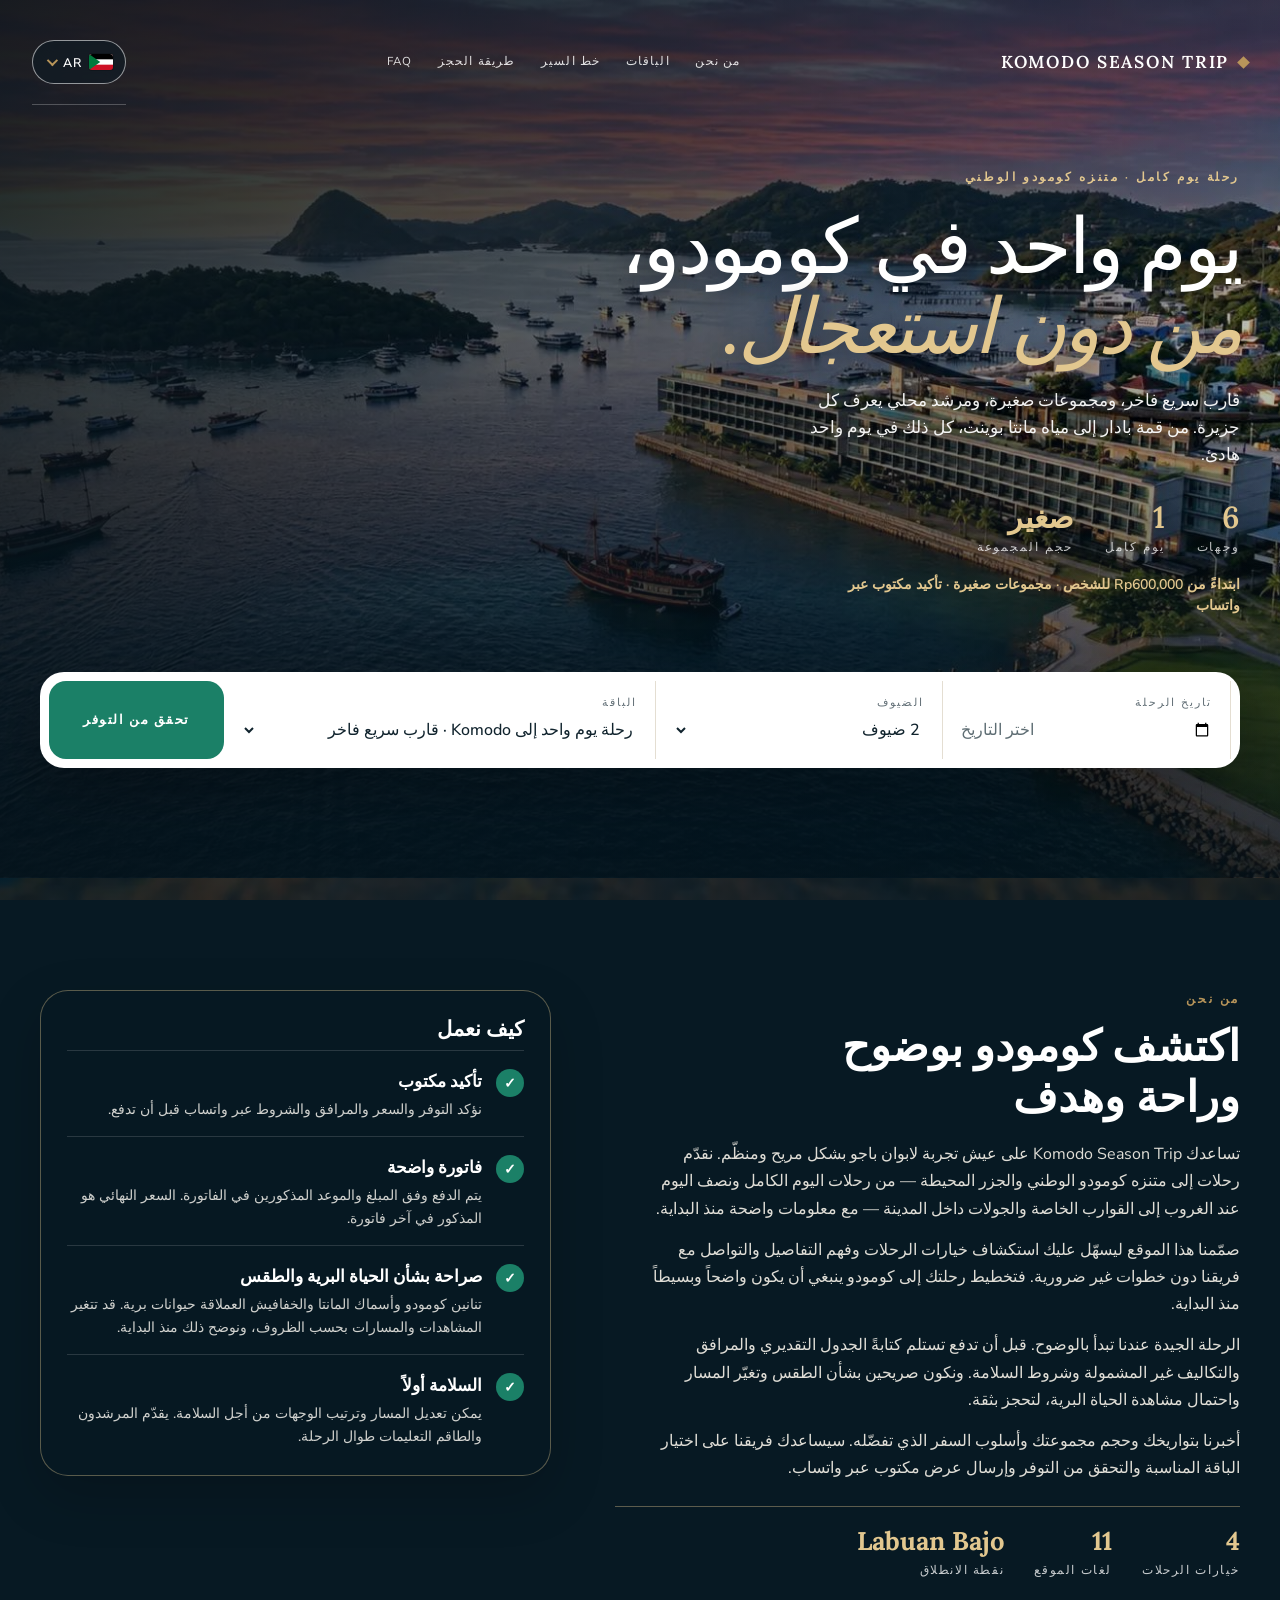
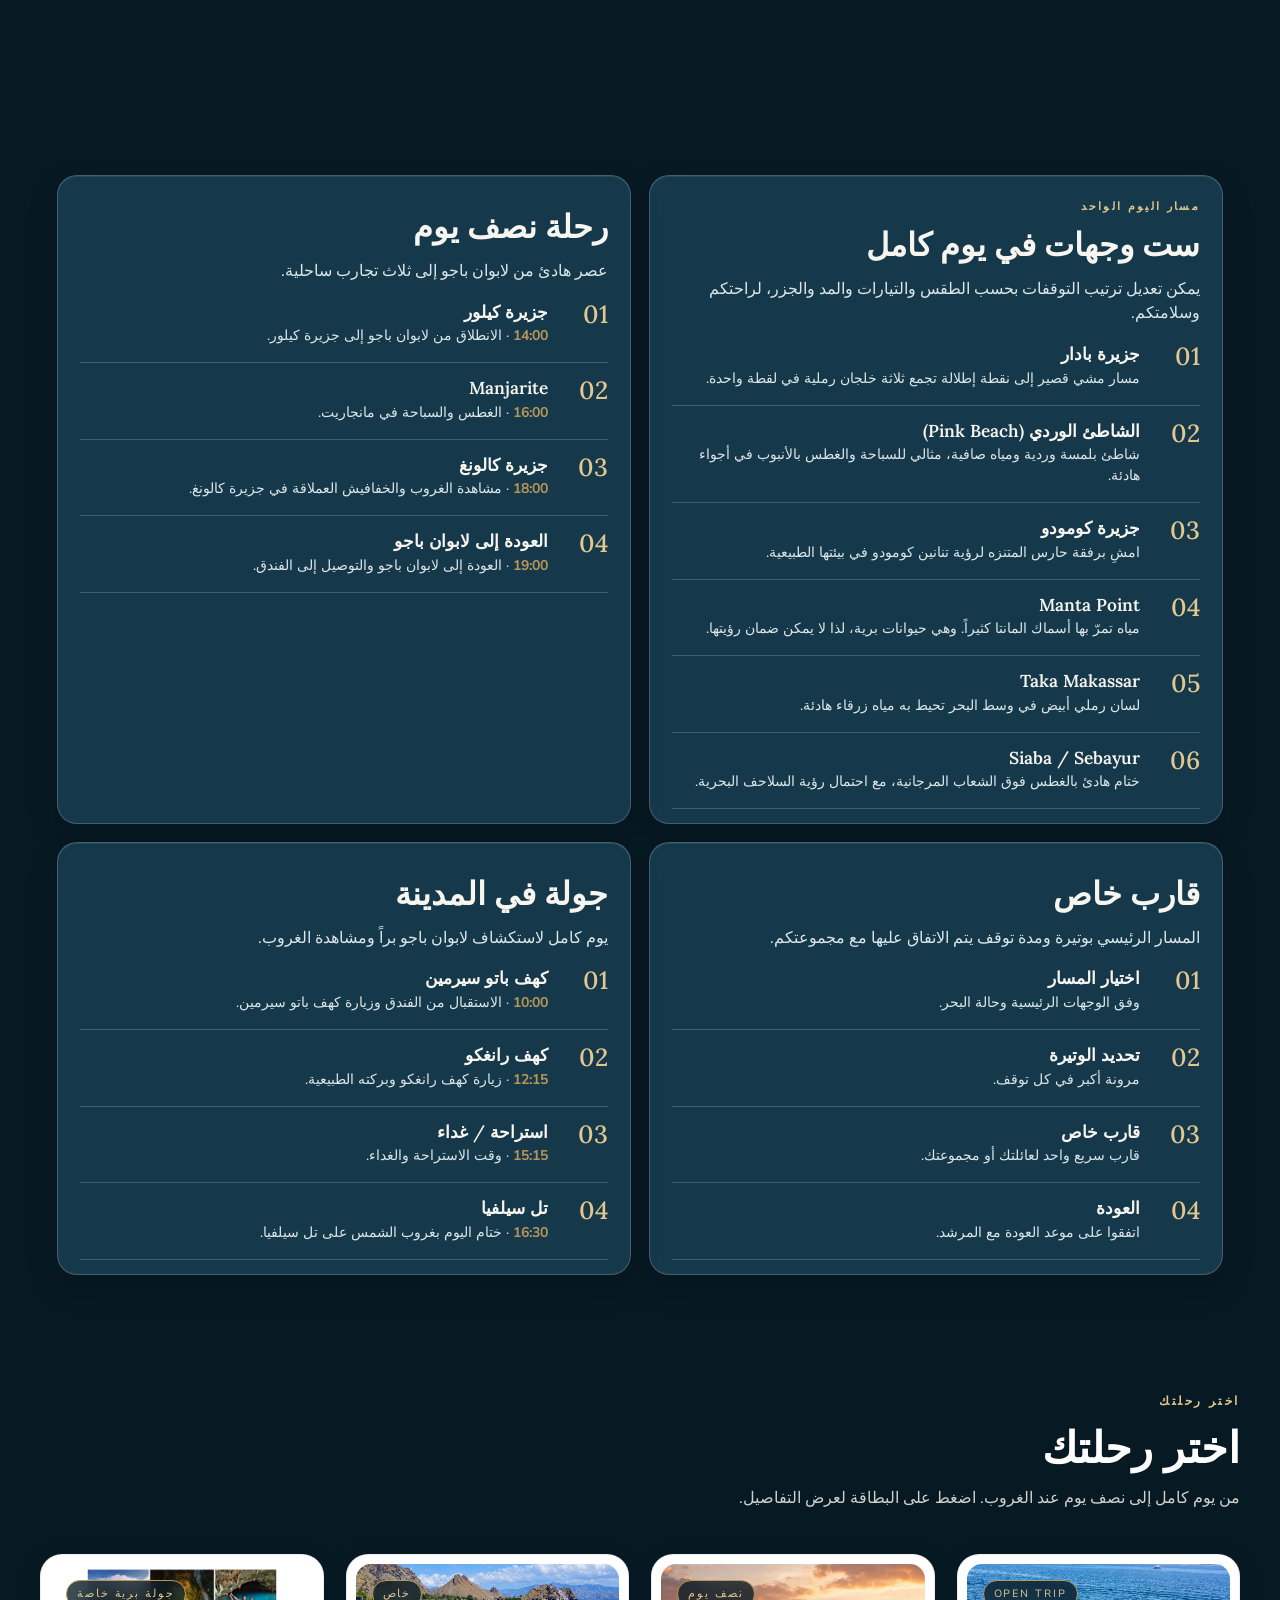
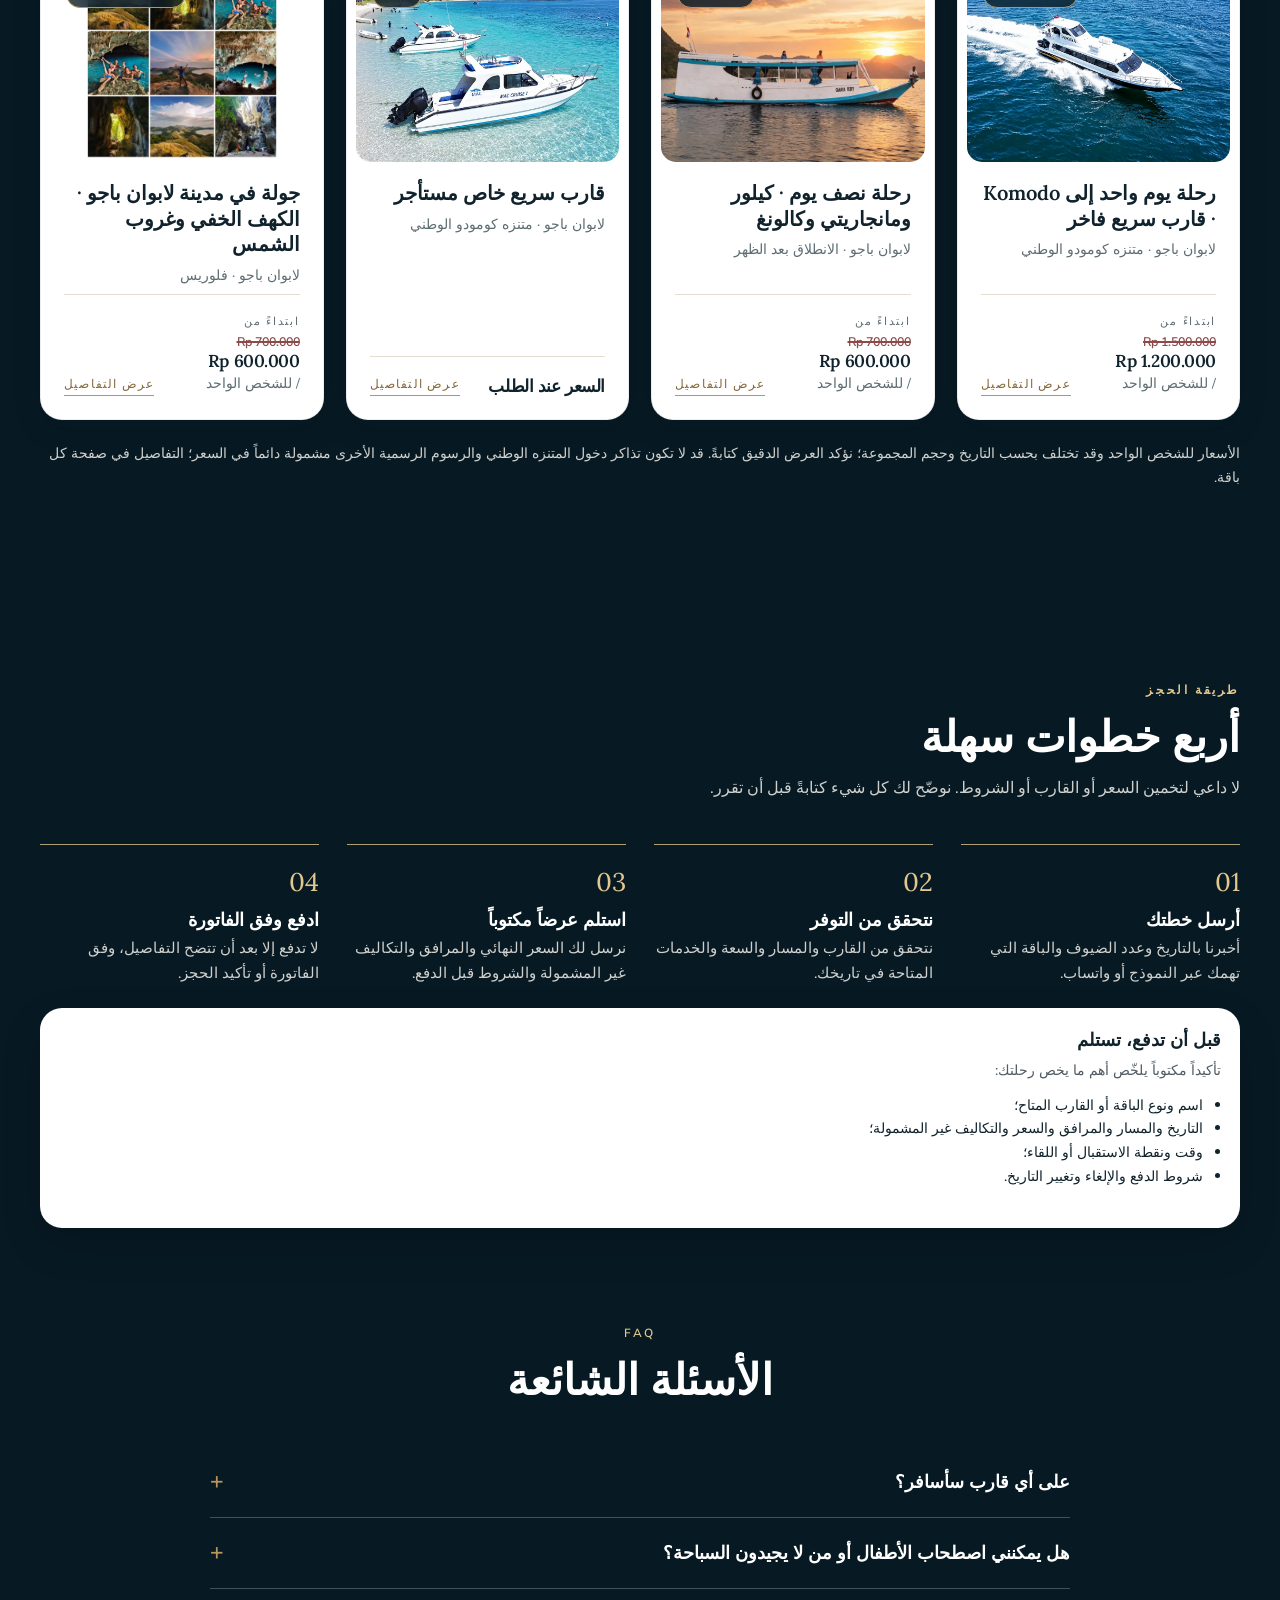
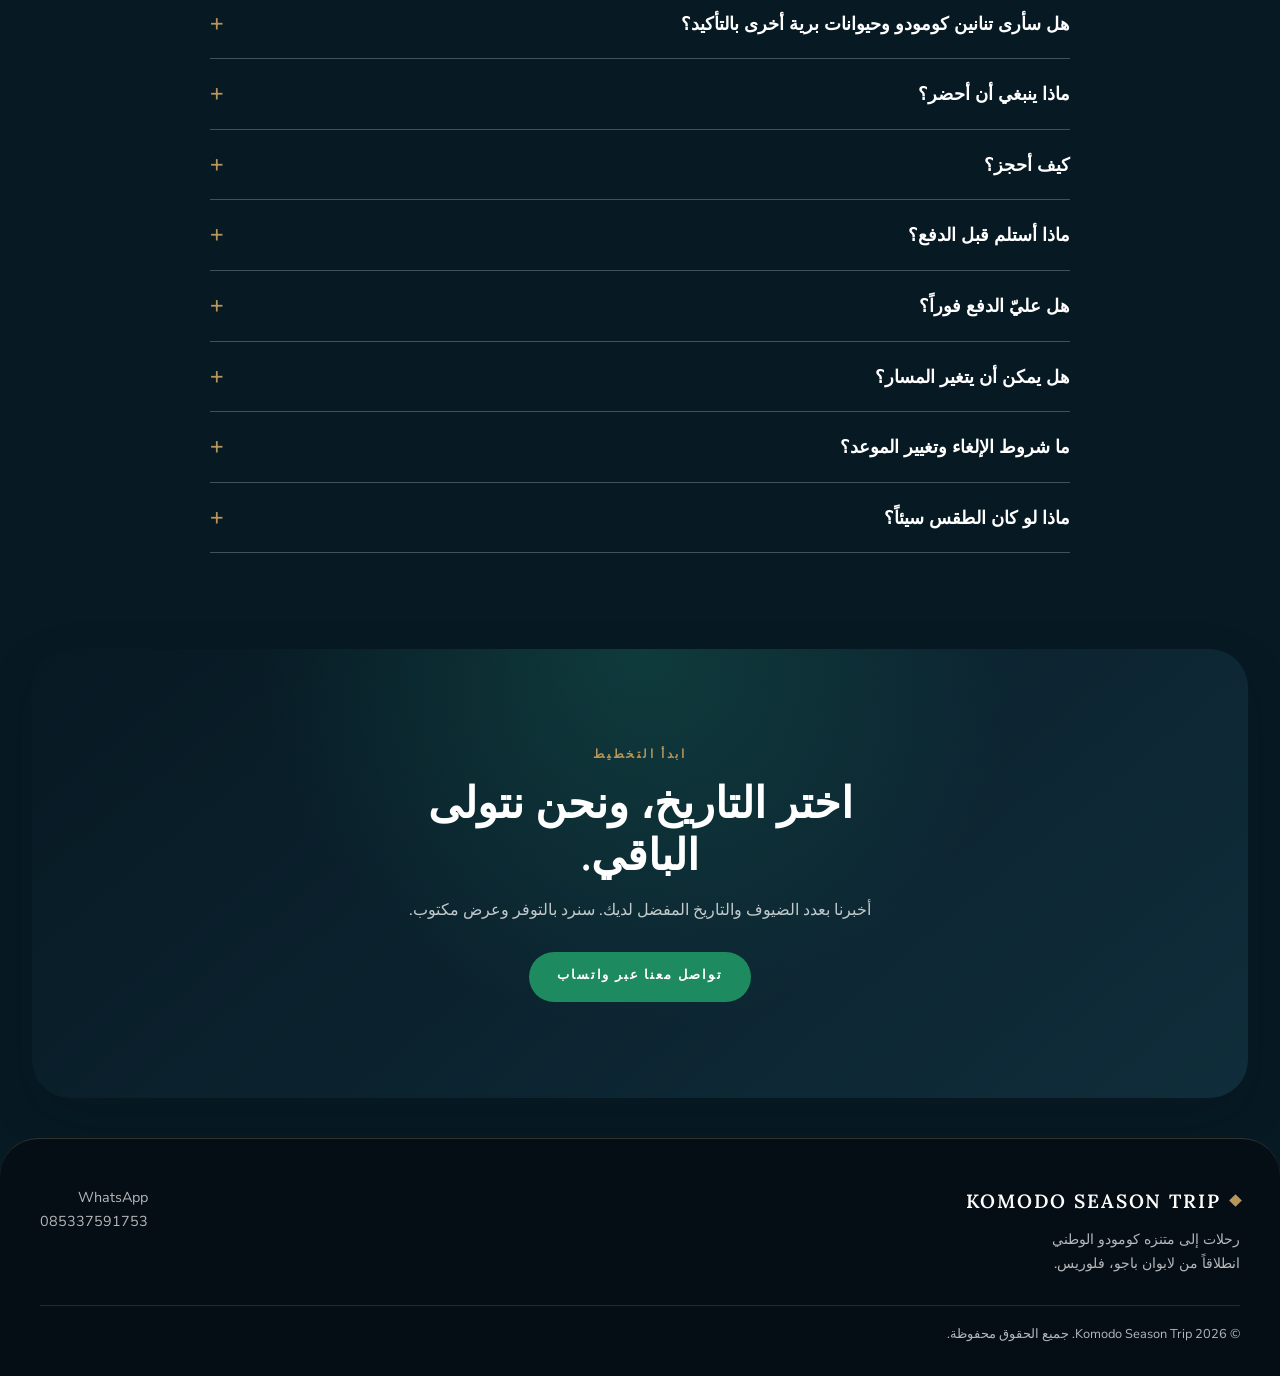
==== commit f0ef2a2d: "Add files via upload" ====
--- a/ar.html
+++ b/ar.html
@@ -695,7 +695,7 @@
 var LANG='ar',T={"view":"عرض التفاصيل","from":"ابتداءً من","sum":"الملخص","tiers":"السعر لكل شخص","fac":"المرافق","route2":"خط سير الرحلة","inc_note":"يشمل وملاحظات","close_panel":"إغلاق اللوحة","prev":"الصورة السابقة","next":"الصورة التالية","swipe":"اسحب لعرض الصور","err_phone":"رقم واتساب غير صالح. يرجى إدخال رمز الدولة.","sending":"جارٍ الإرسال…","err_send":"لم يتم إرسال الحجز. تحقق من الاتصال أو احجز عبر واتساب.","guest_n":"%n ضيوف","guest_more":"أكثر من 10","wa_interest":"مرحباً Komodo Season Trip، أنا مهتم بـ %n.","wa_date":"التاريخ: %s.","wa_guests":"الضيوف: %s.","wa_ask":"يرجى مشاركة التوفر والسعر.","wa_order":"مرحباً Komodo Season Trip، أنا %p وقد حجزت للتو %n.","wa_confirm":"يرجى التأكيد.","o_send":"إرسال الحجز","wa_hello": "مرحباً Komodo Season Trip، أودّ الاستفسار عن رحلاتكم.", "locale":"ar-AE"},curIdx=0;
 function applySalePrice(b){var ref=String(b.oldp||'')+' '+String(b.p||''),name=String(b.n||'').toLowerCase();if(/city[\s-]*tour|lawatan bandar|tur darat|tour della città|city tour|городской тур|城市游/.test(name)){delete b.oldp;b.p='Rp 700.000'}else if(/1[., ]500[., ]000/.test(ref)||/one[\s-]*day|full[\s-]*day|satu hari|ganzer tag|intera giornata|un día completo|um dia inteiro|полный день|一日/.test(name)&&!/half[\s-]*day|半日/.test(name)){b.oldp='Rp 1.500.000';b.p='Rp 1.200.000'}else if(/700[., ]000/.test(ref)||/half[\s-]*day|setengah hari|separuh hari|halbtag|mezza giornata|medio día|meio dia|тур на полдня|半日/.test(name)){b.oldp='Rp 700.000';b.p='Rp 600.000'}return b}function loc(b){var t=LANG!=='id'&&b.tr&&(b.tr[LANG]||b.tr.en);if(!t)return applySalePrice(b);var o={};for(var k in b)o[k]=b[k];['n','w','tag','pu','p','d','sp','f','it','y','x','pt','itn','warn','rt','info','faq','faqt'].forEach(function(k){if(t[k]!=null)o[k]=t[k]});return applySalePrice(o)}
 function msg(){return Array.prototype.filter.call(arguments,Boolean).join(' ')}
-var BOATS=[{"n":"One Day Trip Komodo · Speedboat Luxury","w":"Labuan Bajo · Taman Nasional Komodo","tag":"Open trip","ik":"motor","p":"Rp 1.200.000","pu":"per orang","s":"","r":0,"d":"Open trip (sharing) satu hari penuh menjelajahi enam destinasi Taman Nasional Komodo dengan speedboat wisata dari Labuan Bajo: Pulau Padar, Pink Beach, Pulau Komodo, Manta Point, Taka Makassar, dan Siaba atau Sebayur. Penjemputan hotel di area Labuan Bajo, makan siang, dan pemandu lokal sudah termasuk.","sp":[["Durasi","Satu hari penuh"],["Jenis trip","Open trip atau sharing trip dengan peserta lain dalam satu speedboat"],["Minimum booking","1 orang"],["Kapal","Speedboat wisata. Nama dan jenis kapal dapat berbeda sesuai ketersediaan. Detail kapal dikonfirmasi sebelum keberangkatan."],["Kapasitas","Mengikuti jenis speedboat yang tersedia pada tanggal perjalanan"],["Destinasi","6 destinasi"],["Penjemputan","Hotel atau titik temu di area Labuan Bajo, sekitar 06.00–06.30 WITA"]],"f":[],"it":[["06.00–06.30 WITA","Penjemputan peserta dari hotel atau titik temu di area Labuan Bajo."],["06.30–07.00 WITA","Perjalanan menuju pelabuhan, check-in, dan persiapan naik speedboat."],["07.00 WITA","Speedboat berangkat dari Labuan Bajo."],["Sekitar 08.30–09.00 WITA","Tiba di Pulau Padar. Trekking ringan menuju area pemandangan dan berfoto."],["Sekitar 10.00–10.30 WITA","Mengunjungi Pink Beach untuk berenang, snorkeling, atau bersantai sesuai kondisi."],["Sekitar 12.00 WITA","Mengunjungi Pulau Komodo dan mengikuti jalur trekking yang ditentukan bersama ranger."],["Sekitar 13.00 WITA","Makan siang atau waktu istirahat sesuai fasilitas paket."],["Sekitar 14.00 WITA","Mengunjungi Manta Point untuk snorkeling apabila kondisi laut memungkinkan."],["Sekitar 15.00 WITA","Mengunjungi Taka Makassar apabila kondisi pasang surut dan cuaca memungkinkan."],["Sekitar 15.30–16.00 WITA","Mengunjungi Siaba atau Sebayur untuk snorkeling atau menikmati perairan sekitar sesuai kondisi."],["Sekitar 16.30–17.30 WITA","Perjalanan kembali menuju Labuan Bajo."],["Sekitar 17.00–18.00 WITA","Tiba di Labuan Bajo dan perjalanan selesai."]],"y":[],"x":[],"img":"","on":true,"ic":"Speedboat PUKAYA melaju","gal":[["pukaya-01.webp","Tampak luar speedboat"],["pukaya-02.webp","Kabin dengan kursi nyaman"],["pukaya-03.webp","Kursi kabin dan pendingin ruangan"],["pukaya-04.webp","Lorong kabin penumpang"],["pukaya-05.webp","Kabin penumpang, tampak lebar"],["pukaya-06.webp","Toilet di dalam kapal"],["pukaya-07.webp","Ruang kemudi"],["pukaya-08.webp","Dek depan dengan tempat duduk"],["pukaya-09.webp","Dek belakang"]],"rt":"Jadwal perkiraan","itn":"Jadwal di atas merupakan perkiraan. Waktu tiba, durasi di setiap destinasi, dan urutan rute dapat berubah mengikuti cuaca, gelombang, arus, pasang surut, kepadatan lokasi, arahan ranger, jadwal pelabuhan, dan pertimbangan keselamatan. Tidak ada jaminan bahwa semua destinasi dapat dikunjungi apabila kondisi tidak memungkinkan.","warn":"Penting: tiket masuk Taman Nasional Komodo dan biaya resmi lain belum termasuk dalam harga paket, kecuali dinyatakan berbeda pada invoice atau konfirmasi booking. Rincian biaya diinformasikan sebelum pembayaran.","info":[{"t":"Fasilitas yang termasuk","open":true,"k":"yes","b":[["ul",["Speedboat wisata pulang-pergi dari Labuan Bajo.","Pemandu lokal.","Alat snorkeling dasar.","Jaket pelampung.","Air mineral.","Makan siang.","Penjemputan dan pengantaran hotel di area Labuan Bajo.","Ranger atau pemandu lokal di area Pulau Komodo sesuai ketentuan taman nasional.","Dokumentasi perjalanan menggunakan kamera, GoPro, dan drone apabila kondisi cuaca, lokasi, izin, dan operasional memungkinkan."]],["note","Nama dan jenis speedboat dapat berbeda sesuai ketersediaan. Dokumentasi drone tidak dapat dijamin karena bergantung pada cuaca, angin, lokasi, izin, dan kondisi operasional."]]},{"t":"Tidak termasuk","open":true,"k":"no","b":[["ul",["Tiket pesawat.","Hotel atau akomodasi di Labuan Bajo.","Tiket masuk Taman Nasional Komodo.","Biaya konservasi, retribusi, atau biaya resmi lain dari pengelola destinasi.","Biaya pelabuhan atau biaya lokal lain apabila berlaku.","Konsumsi pribadi di luar makan siang, air mineral, dan fasilitas paket.","Pakaian renang.","Handuk.","Fins atau perlengkapan pribadi lainnya jika tidak disediakan.","Obat-obatan pribadi.","Obat anti-mabuk laut.","Asuransi perjalanan.","Pengeluaran pribadi.","Tip sukarela untuk pemandu dan kru kapal.","Destinasi di luar itinerary One Day Trip.","Biaya lain yang tidak tercantum dalam konfirmasi booking."]],["note","Tiket taman nasional, retribusi, dan biaya resmi lainnya dapat berubah mengikuti ketentuan pengelola destinasi. Rincian biaya akan diinformasikan sebelum pembayaran."]]},{"t":"Keselamatan dan kondisi perjalanan","b":[["p","Perjalanan ini melibatkan perjalanan speedboat, aktivitas snorkeling, naik-turun kapal, berjalan kaki, dan trekking ringan di beberapa lokasi."],["p","Semua aktivitas di laut bergantung pada cuaca, gelombang, arus, pasang surut, dan arahan kru. Rute serta urutan destinasi dapat berubah jika diperlukan demi keselamatan peserta."],["p","Peserta wajib mengikuti arahan pemandu, kru kapal, dan ranger selama perjalanan. Jaket pelampung wajib digunakan sesuai arahan kru dan kondisi aktivitas."],["p","Peserta wajib memberi tahu kami sebelum booking apabila memiliki kondisi kesehatan tertentu, sedang hamil, memiliki alergi, kebutuhan khusus, keterbatasan berenang, atau kesulitan berjalan dan melakukan trekking."],["p","Perjalanan ini tidak direkomendasikan bagi bayi dan balita, ibu hamil, pengguna kursi roda atau stroller, lansia dengan keterbatasan fisik berat, serta peserta dengan kondisi medis berisiko tinggi seperti penyakit jantung, epilepsi, atau kondisi lain yang dapat terpengaruh oleh perjalanan laut dan aktivitas fisik."]]},{"t":"Satwa liar","b":[["p","Komodo, pari manta, penyu, dan satwa lainnya hidup bebas di habitat alaminya. Pemandu dan ranger akan membantu memilih area yang sesuai berdasarkan kondisi dan aturan taman nasional, tetapi penampakan satwa liar tidak dapat dijamin."]]},{"t":"Cuaca dan perubahan itinerary","b":[["p","Jika terjadi cuaca buruk, hujan lebat, badai, gelombang tinggi, arus kuat, pasang surut, bencana alam, penutupan destinasi, instruksi ranger, instruksi otoritas, kerusakan kapal, atau keadaan lain di luar kendali operator, maka:"],["ul",["Rute dapat diubah.","Urutan destinasi dapat diubah.","Waktu kunjungan dapat dikurangi.","Sebagian destinasi dapat dihilangkan.","Keberangkatan dapat ditunda.","Perjalanan dapat dijadwalkan ulang.","Perjalanan dapat dibatalkan apabila kondisi dianggap tidak aman."]],["p","Pilihan perubahan tanggal, itinerary pengganti, atau pengembalian dana mengikuti kondisi operasional, kebijakan operator kapal, biaya pihak ketiga yang telah dibayarkan, dan ketentuan pada invoice atau konfirmasi booking."],["p","Keselamatan peserta menjadi prioritas utama. Tidak ada jaminan bahwa seluruh destinasi dalam itinerary dapat dikunjungi."]]},{"t":"Syarat booking dan pembayaran","b":[["ol",["Booking tersedia untuk minimal 1 orang.","Peserta mengirimkan nama lengkap, nomor WhatsApp, tanggal perjalanan, dan jumlah peserta.","Booking belum dianggap terkonfirmasi sebelum ketersediaan, itinerary, harga, fasilitas, dan ketentuan dikonfirmasi melalui WhatsApp.","Peserta menerima invoice atau konfirmasi tertulis sebelum melakukan pembayaran.","Peserta wajib memeriksa nama, tanggal, jumlah peserta, harga, fasilitas, dan ketentuan sebelum membayar.","Pembayaran dilakukan sesuai nominal dan batas waktu yang tertulis pada invoice.","Harga final adalah harga yang tercantum pada invoice atau konfirmasi booking terakhir.","Harga paket dan biaya tiket atau retribusi taman nasional dapat berubah mengikuti ketentuan pengelola destinasi.","Setelah melakukan pembayaran, peserta dianggap telah membaca, memahami, dan menyetujui aturan perjalanan yang tercantum pada invoice dan halaman paket."]]]},{"t":"Pembatalan dan perubahan tanggal","b":[["p","Pembatalan, perubahan nama peserta, dan perubahan tanggal perjalanan mengikuti ketentuan yang tercantum pada invoice atau konfirmasi booking."],["p","Permintaan perubahan tanggal dapat dipertimbangkan apabila kapasitas kapal dan ketersediaan pada tanggal baru masih tersedia."],["p","Perubahan tanggal dapat menimbulkan biaya tambahan apabila terdapat perbedaan harga kapal, tiket, retribusi, atau biaya operasional."],["p","Peserta yang membatalkan perjalanan, tidak hadir, atau datang terlambat mengikuti ketentuan pembatalan pada invoice booking."],["p","Peserta wajib hadir tepat waktu di hotel atau titik temu yang telah ditentukan. Peserta yang terlambat dapat dianggap tidak hadir apabila speedboat harus berangkat sesuai jadwal."],["p","Biaya tambahan akibat keterlambatan atau perubahan rencana peserta menjadi tanggung jawab peserta."]]},{"t":"Yang perlu dibawa","b":[["ul",["Pakaian ganti.","Pakaian renang.","Handuk.","Sunscreen ramah terumbu.","Topi.","Kacamata hitam.","Alas kaki yang nyaman untuk trekking ringan.","Obat pribadi.","Obat anti-mabuk laut.","Kamera.","Powerbank dan charger.","Uang tunai secukupnya."]]]}],"faqt":"Pertanyaan yang sering diajukan","faq":[["Apakah saya pasti melihat komodo dan pari manta?","Tidak. Komodo dan pari manta adalah satwa liar sehingga penampakannya tidak dapat dijamin. Pemandu dan ranger akan membantu memilih area yang sesuai berdasarkan kondisi dan aturan taman nasional."],["Apakah Manta Point selalu dikunjungi?","Manta Point dikunjungi apabila cuaca, gelombang, arus, pasang surut, dan kondisi keselamatan memungkinkan. Jika tidak memungkinkan, pemandu dapat mengubah rute atau mengganti lokasi sesuai kondisi."],["Apakah semua destinasi pasti dikunjungi?","Tidak selalu. Urutan rute dan destinasi dapat berubah atau dikurangi karena cuaca, kondisi laut, pasang surut, kepadatan lokasi, arahan ranger, jadwal pelabuhan, atau alasan keselamatan."],["Apakah tiket Taman Nasional Komodo sudah termasuk?","Tiket masuk Taman Nasional Komodo dan biaya resmi lain dari pengelola destinasi belum termasuk dalam harga paket, kecuali dinyatakan berbeda pada invoice atau konfirmasi booking."],["Apakah makan siang termasuk?","Makan siang termasuk dalam fasilitas paket One Day Trip. Detail menu atau bentuk penyajian dapat berbeda sesuai operasional perjalanan."],["Apakah ada penjemputan hotel?","Penjemputan dan pengantaran tersedia untuk hotel di area Labuan Bajo. Waktu penjemputan biasanya sekitar pukul 06.00–06.30 WITA dan akan dikonfirmasi sebelum perjalanan."],["Apakah ini open trip?","Ya. Paket ini merupakan open trip atau sharing trip, sehingga peserta dapat berbagi speedboat dengan tamu lain. Kapasitas mengikuti jenis kapal yang tersedia pada tanggal perjalanan."],["Apakah anak-anak boleh ikut?","Anak-anak dapat mengikuti perjalanan setelah usia, kondisi kesehatan, dan kemampuan mengikuti rute diperiksa. Mohon informasikan usia anak saat booking agar kesesuaian perjalanan dapat diperiksa."],["Apakah dokumentasi drone selalu tersedia?","Dokumentasi drone bergantung pada cuaca, angin, lokasi, izin, dan kondisi operasional. Dokumentasi drone dapat tidak tersedia apabila penerbangan tidak aman atau tidak diperbolehkan di area tertentu."]],"tr":{"en":{"n":"One Day Trip Komodo · Luxury Speedboat","w":"Labuan Bajo · Komodo National Park","pu":"per person","itn":"The schedule above is an estimate. Arrival times, the time spent at each destination and the order of the route may change depending on the weather, waves, currents, tides, how busy each location is, ranger instructions, harbour schedules and safety considerations. There is no guarantee that all destinations can be visited if conditions do not allow.","warn":"Important: Komodo National Park entrance tickets and other official fees are not included in the package price, unless stated otherwise on the invoice or booking confirmation. Fee details are provided before payment.","rt":"Estimated schedule","info":[{"t":"Included facilities","open":true,"k":"yes","b":[["ul",["Tourist speedboat round trip from Labuan Bajo.","Local guide.","Basic snorkelling equipment.","Life jacket.","Mineral water.","Lunch.","Hotel pickup and drop-off in the Labuan Bajo area.","A ranger or local guide in the Komodo Island area, in line with national park regulations.","Trip documentation with camera, GoPro and drone when weather, location, permits and operations allow."]],["note","The name and type of speedboat may vary depending on availability. Drone footage cannot be guaranteed because it depends on weather, wind, location, permits and operational conditions."]]},{"t":"Not included","open":true,"k":"no","b":[["ul",["Flight tickets.","Hotel or accommodation in Labuan Bajo.","Komodo National Park entrance tickets.","Conservation fees, levies or other official fees from the destination manager.","Harbour fees or other local fees where applicable.","Personal food and drinks beyond the lunch, mineral water and facilities listed.","Swimwear.","Towel.","Fins or other personal equipment if not provided.","Personal medication.","Seasickness medication.","Travel insurance.","Personal expenses.","Voluntary tips for the guide and boat crew.","Destinations outside the One Day Trip itinerary.","Any other costs not listed in the booking confirmation."]],["note","National park tickets, levies and other official fees may change according to the destination manager's regulations. Fee details will be provided before payment."]]},{"t":"Safety and trip conditions","b":[["p","This trip involves speedboat travel, snorkelling, getting on and off the boat, walking and light trekking at several locations."],["p","All activities at sea depend on the weather, waves, currents, tides and the crew's instructions. The route and the order of destinations may change if needed for the safety of participants."],["p","Participants must follow the instructions of the guide, boat crew and rangers throughout the trip. Life jackets must be worn as instructed by the crew and according to the activity."],["p","Please tell us before booking if you have a specific health condition, are pregnant, have allergies or special needs, limited swimming ability, or difficulty walking and trekking."],["p","This trip is not recommended for infants and toddlers, pregnant women, wheelchair or stroller users, elderly people with severe physical limitations, or participants with high-risk medical conditions such as heart disease, epilepsy or other conditions that may be affected by sea travel and physical activity."]]},{"t":"Wildlife","b":[["p","Komodo dragons, manta rays, turtles and other animals live freely in their natural habitat. Guides and rangers will help choose suitable areas based on conditions and national park rules, but wildlife sightings cannot be guaranteed."]]},{"t":"Weather and itinerary changes","b":[["p","In the event of bad weather, heavy rain, storms, high waves, strong currents, tides, natural disasters, destination closures, ranger instructions, instructions from the authorities, boat damage or other circumstances beyond the operator's control:"],["ul",["The route may be changed.","The order of destinations may be changed.","Visiting times may be shortened.","Some destinations may be skipped.","Departure may be delayed.","The trip may be rescheduled.","The trip may be cancelled if conditions are considered unsafe."]],["p","Options for a date change, a replacement itinerary or a refund depend on operational conditions, the boat operator's policy, third-party costs already paid, and the terms stated in the invoice or booking confirmation."],["p","Participant safety is the top priority. There is no guarantee that all destinations in the itinerary can be visited."]]},{"t":"Booking and payment terms","b":[["ol",["Booking is available for a minimum of 1 person.","Participants send their full name, WhatsApp number, travel date and number of participants.","A booking is not considered confirmed until availability, itinerary, price, facilities and terms have been confirmed via WhatsApp.","Participants receive an invoice or written confirmation before making payment.","Participants must check the name, date, number of participants, price, facilities and terms before paying.","Payment is made according to the amount and deadline stated in the invoice.","The final price is the price stated in the latest invoice or booking confirmation.","Package prices and national park ticket or levy fees may change according to the destination manager's regulations.","After payment, participants are considered to have read, understood and agreed to the travel rules stated in the invoice and on the package page."]]]},{"t":"Cancellation and date changes","b":[["p","Cancellations, changes of participant names and changes of travel date follow the terms stated in the invoice or booking confirmation."],["p","A date change request can be considered if boat capacity and availability on the new date are still available."],["p","A date change may incur additional costs if there is a difference in boat price, tickets, levies or operational costs."],["p","Participants who cancel, do not show up or arrive late are subject to the cancellation terms in the booking invoice."],["p","Participants must arrive on time at the hotel or the agreed meeting point. Participants who are late may be considered no-shows if the speedboat has to depart on schedule."],["p","Additional costs caused by late arrival or changes to the participant's plans are the participant's responsibility."]]},{"t":"What to bring","b":[["ul",["Change of clothes.","Swimwear.","Towel.","Reef-safe sunscreen.","Hat.","Sunglasses.","Comfortable footwear for light trekking.","Personal medication.","Seasickness medication.","Camera.","Power bank and charger.","Enough cash."]]]}],"faqt":"الأسئلة الشائعة","faq":[["Will I definitely see Komodo dragons and manta rays?","No. Komodo dragons and manta rays are wild animals, so sightings cannot be guaranteed. Guides and rangers will help choose suitable areas based on conditions and national park rules."],["Is Manta Point always visited?","Manta Point is visited when the weather, waves, currents, tides and safety conditions allow. If not possible, the guide may change the route or replace the location according to conditions."],["Are all destinations guaranteed to be visited?","Not always. The order of the route and destinations may change or be reduced due to weather, sea conditions, tides, how busy locations are, ranger instructions, harbour schedules or safety reasons."],["Are Komodo National Park tickets included?","Komodo National Park entrance tickets and other official fees from the destination manager are not included in the package price, unless stated otherwise in the invoice or booking confirmation."],["Is lunch included?","Lunch is included in the One Day Trip package. The menu or serving style may vary depending on trip operations."],["Is hotel pickup available?","Pickup and drop-off are available for hotels in the Labuan Bajo area. Pickup is usually around 06.00–06.30 WITA and will be confirmed before the trip."],["Is this an open trip?","Yes. This package is an open or shared trip, so you may share the speedboat with other guests. Capacity depends on the type of boat available on the travel date."],["Can children join?","Children can join after their age, health and ability to follow the route have been checked. Please tell us the child's age when booking so suitability can be assessed."],["Is drone footage always available?","Drone footage depends on weather, wind, location, permits and operational conditions. Drone footage may be unavailable if flying is unsafe or not allowed in certain areas."]],"d":"An open (shared) full-day trip to six destinations in Komodo National Park by tourist speedboat from Labuan Bajo: Padar Island, Pink Beach, Komodo Island, Manta Point, Taka Makassar and Siaba or Sebayur. Hotel pickup in the Labuan Bajo area, lunch and a local guide are included.","sp":[["Duration","Full day"],["Trip type","Open trip or shared trip with other guests on the same speedboat"],["Minimum booking","1 person"],["Boat","Tourist speedboat. Boat name and type may vary depending on availability. Boat details are confirmed before departure."],["Capacity","Depends on the type of speedboat available on the travel date"],["Destinations","6 destinations"],["Pickup","Hotel or meeting point in the Labuan Bajo area, around 06.00–06.30 WITA"]],"it":[["06.00–06.30 WITA","Guests are picked up from their hotel or a meeting point in the Labuan Bajo area."],["06.30–07.00 WITA","Transfer to the harbour, check-in and preparation to board the speedboat."],["07.00 WITA","The speedboat departs from Labuan Bajo."],["Approx. 08.30–09.00 WITA","Arrival at Padar Island. Light trek to the viewpoint and photo time."],["Approx. 10.00–10.30 WITA","Visit Pink Beach to swim, snorkel or relax, depending on conditions."],["Approx. 12.00 WITA","Visit Komodo Island and follow the trekking route set together with the ranger."],["Approx. 13.00 WITA","Lunch or rest time according to the package facilities."],["Approx. 14.00 WITA","Visit Manta Point for snorkelling if sea conditions allow."],["Approx. 15.00 WITA","Visit Taka Makassar if tides and weather allow."],["Approx. 15.30–16.00 WITA","Visit Siaba or Sebayur to snorkel or enjoy the surrounding waters, depending on conditions."],["Approx. 16.30–17.30 WITA","Journey back to Labuan Bajo."],["Approx. 17.00–18.00 WITA","Arrival in Labuan Bajo and end of the trip."]]},"ar":{"n":"رحلة يوم واحد إلى Komodo · قارب سريع فاخر","w":"Labuan Bajo · منتزه Komodo الوطني","pu":"للشخص الواحد","itn":"الجدول أعلاه تقديري. قد تتغير أوقات الوصول، والمدة التي تُقضى في كل وجهة، وترتيب المسار حسب الطقس والأمواج والتيارات والمد والجزر ومدى ازدحام كل موقع وتعليمات الحراس ومواعيد الميناء واعتبارات السلامة. لا يمكن ضمان زيارة جميع الوجهات إذا لم تسمح الظروف بذلك.","warn":"مهم: لا تشمل أسعار الباقة تذاكر دخول منتزه Komodo الوطني والرسوم الرسمية الأخرى، ما لم يُذكر خلاف ذلك في الفاتورة أو تأكيد الحجز. تُقدَّم تفاصيل الرسوم قبل الدفع.","rt":"الجدول التقديري","info":[{"t":"الخدمات المشمولة","open":true,"k":"yes","b":[["ul",["رحلة ذهاب وعودة بقارب سياحي سريع من Labuan Bajo.","مرشد محلي.","معدات أساسية للغطس.","سترة نجاة.","مياه معدنية.","غداء.","النقل من الفندق وإليه في منطقة Labuan Bajo.","حارس أو مرشد محلي في منطقة جزيرة Komodo، وفقاً للوائح المنتزه الوطني.","توثيق الرحلة بكاميرا وGoPro وطائرة مسيّرة عندما تسمح الأحوال الجوية والموقع والتصاريح والعمليات بذلك."]],["note","قد يختلف اسم القارب السريع ونوعه حسب التوافر. لا يمكن ضمان التصوير بالطائرة المسيّرة، إذ يعتمد ذلك على الطقس والرياح والموقع والتصاريح والظروف التشغيلية."]]},{"t":"غير مشمول","open":true,"k":"no","b":[["ul",["تذاكر الطيران.","الفندق أو مكان الإقامة في Labuan Bajo.","تذاكر دخول منتزه Komodo الوطني.","رسوم المحافظة على الطبيعة أو الجبايات أو الرسوم الرسمية الأخرى التي تفرضها إدارة الوجهة.","رسوم الميناء أو الرسوم المحلية الأخرى، حيثما ينطبق ذلك.","الأطعمة والمشروبات الشخصية، باستثناء الغداء والمياه المعدنية والخدمات المذكورة.","ملابس السباحة.","منشفة.","زعانف أو معدات شخصية أخرى إن لم تكن متوفرة.","الأدوية الشخصية.","أدوية دوار البحر.","تأمين السفر.","النفقات الشخصية.","الإكراميات الاختيارية للمرشد وطاقم القارب.","الوجهات الواقعة خارج مسار رحلة اليوم الواحد.","أي تكاليف أخرى غير مدرجة في تأكيد الحجز."]],["note","قد تتغير أسعار تذاكر المنتزه الوطني والجبايات والرسوم الرسمية الأخرى وفقاً للوائح إدارة الوجهة. تُقدَّم تفاصيل الرسوم قبل الدفع."]]},{"t":"السلامة وظروف الرحلة","b":[["p","تشمل هذه الرحلة التنقل بقارب سريع والغطس والصعود إلى القارب والنزول منه والمشي والقيام بجولات مشي قصيرة في عدة مواقع."],["p","تعتمد جميع الأنشطة البحرية على الطقس والأمواج والتيارات والمد والجزر وتعليمات الطاقم. وقد يتغير المسار وترتيب الوجهات عند الحاجة حفاظاً على سلامة المشاركين."],["p","يجب على المشاركين اتباع تعليمات المرشد وطاقم القارب والحراس طوال الرحلة. ويجب ارتداء سترات النجاة وفقاً لتعليمات الطاقم ونوع النشاط."],["p","يرجى إبلاغنا قبل الحجز إذا كنت تعاني حالة صحية معينة، أو كنتِ حاملاً، أو لديك حساسية أو احتياجات خاصة، أو قدرة محدودة على السباحة، أو صعوبة في المشي واجتياز المسارات."],["p","لا يُنصح بهذه الرحلة للرضع والأطفال الصغار، أو النساء الحوامل، أو مستخدمي الكراسي المتحركة أو عربات الأطفال، أو كبار السن الذين يعانون قيوداً جسدية شديدة، أو المشاركين الذين لديهم حالات طبية عالية الخطورة مثل أمراض القلب أو الصرع أو حالات أخرى قد تتأثر بالتنقل البحري والنشاط البدني."]]},{"t":"الحياة البرية","b":[["p","تعيش تنانين Komodo وأسماك المانتا والسلاحف وغيرها من الحيوانات بحرية في موائلها الطبيعية. وسيساعد المرشدون والحراس في اختيار المناطق المناسبة وفقاً للظروف وقواعد المنتزه الوطني، لكن لا يمكن ضمان مشاهدة الحياة البرية."]]},{"t":"الطقس والتغييرات على خط سير الرحلة","b":[["p","في حال سوء الأحوال الجوية أو هطول أمطار غزيرة أو حدوث عواصف أو ارتفاع الأمواج أو اشتداد التيارات أو المد والجزر أو وقوع كوارث طبيعية أو إغلاق الوجهات أو صدور تعليمات من الحراس أو السلطات أو تعرّض القارب للعطل أو حدوث ظروف أخرى خارجة عن سيطرة المشغّل:"],["ul",["قد يتغير المسار.","قد يتغير ترتيب الوجهات.","قد تُختصر مدة الزيارة.","قد تُستثنى بعض الوجهات.","قد يتأخر موعد المغادرة.","قد يُعاد تحديد موعد الرحلة.","قد تُلغى الرحلة إذا اعتُبرت الظروف غير آمنة."]],["p","تعتمد الخيارات المتاحة لتغيير الموعد أو استبدال خط سير الرحلة أو استرداد المبلغ على الظروف التشغيلية وسياسة مشغّل القارب والتكاليف المدفوعة مسبقاً لأطراف ثالثة والشروط الواردة في الفاتورة أو تأكيد الحجز."],["p","سلامة المشاركين هي الأولوية القصوى. لا يمكن ضمان زيارة جميع الوجهات الواردة في خط سير الرحلة."]]},{"t":"شروط الحجز والدفع","b":[["ol",["الحجز متاح لشخص واحد على الأقل.","يرسل المشاركون أسماءهم الكاملة وأرقام WhatsApp وتاريخ السفر وعدد المشاركين.","لا يُعد الحجز مؤكداً حتى يتم تأكيد التوافر وخط سير الرحلة والسعر والخدمات والشروط عبر WhatsApp.","يتلقى المشاركون فاتورة أو تأكيداً خطياً قبل الدفع.","يجب على المشاركين التحقق من الاسم والتاريخ وعدد المشاركين والسعر والخدمات والشروط قبل الدفع.","يُسدَّد المبلغ وفقاً للقيمة والموعد النهائي المحددين في الفاتورة.","السعر النهائي هو السعر الوارد في أحدث فاتورة أو تأكيد حجز.","قد تتغير أسعار الباقات ورسوم تذاكر المنتزه الوطني أو الجبايات وفقاً للوائح إدارة الوجهة.","بعد الدفع، يُعد المشاركون قد قرأوا قواعد السفر الواردة في الفاتورة وصفحة الباقة وفهموها ووافقوا عليها."]]]},{"t":"الإلغاء وتغيير الموعد","b":[["p","تخضع عمليات الإلغاء وتغيير أسماء المشاركين وتغيير موعد السفر للشروط الواردة في الفاتورة أو تأكيد الحجز."],["p","يمكن النظر في طلب تغيير الموعد إذا ظلت سعة القارب والتوافر في الموعد الجديد متاحين."],["p","قد يترتب على تغيير الموعد تكاليف إضافية في حال وجود فرق في سعر القارب أو التذاكر أو الجبايات أو التكاليف التشغيلية."],["p","تسري على المشاركين الذين يلغون الحجز أو لا يحضرون أو يصلون متأخرين شروط الإلغاء الواردة في فاتورة الحجز."],["p","يجب على المشاركين الوصول في الوقت المحدد إلى الفندق أو نقطة الالتقاء المتفق عليها. وقد يُعتبر المشاركون المتأخرون غير حاضرين إذا اضطر القارب السريع إلى المغادرة في موعده."],["p","يتحمل المشاركون التكاليف الإضافية الناجمة عن التأخر في الوصول أو تغيير خططهم."]]},{"t":"ما ينبغي إحضاره","b":[["ul",["ملابس بديلة.","ملابس سباحة.","منشفة.","واقي شمس آمن للشعاب المرجانية.","قبعة.","نظارات شمسية.","حذاء مريح للمشي القصير.","الأدوية الشخصية.","أدوية دوار البحر.","كاميرا.","بطارية متنقلة وشاحن.","نقود كافية."]]]}],"faqt":"الأسئلة الشائعة","faq":[["هل سأرى تنانين Komodo وأسماك المانتا بالتأكيد؟","لا. تنانين Komodo وأسماك المانتا حيوانات برية، لذا لا يمكن ضمان مشاهدتها. وسيساعد المرشدون والحراس في اختيار المناطق المناسبة وفقاً للظروف وقواعد المنتزه الوطني."],["هل تتم زيارة Manta Point دائماً؟","تتم زيارة Manta Point عندما تسمح بذلك الأحوال الجوية والأمواج والتيارات والمد والجزر وظروف السلامة. وإذا تعذرت الزيارة، فقد يغيّر المرشد المسار أو يستبدل الموقع وفقاً للظروف."],["هل زيارة جميع الوجهات مضمونة؟","ليس دائماً. فقد يتغير ترتيب المسار والوجهات أو يُختصر بسبب الطقس أو أحوال البحر أو المد والجزر أو ازدحام المواقع أو تعليمات الحراس أو مواعيد الميناء أو لأسباب تتعلق بالسلامة."],["هل تشمل الباقة تذاكر منتزه Komodo الوطني؟","لا تشمل أسعار الباقة تذاكر دخول منتزه Komodo الوطني والرسوم الرسمية الأخرى التي تفرضها إدارة الوجهة، ما لم يُذكر خلاف ذلك في الفاتورة أو تأكيد الحجز."],["هل الغداء مشمول؟","الغداء مشمول في باقة رحلة اليوم الواحد. وقد تختلف قائمة الطعام أو طريقة تقديمه بحسب ترتيبات الرحلة."],["هل يتوفر النقل من الفندق؟","يتوفر النقل من الفنادق في منطقة Labuan Bajo وإليها. يكون موعد النقل عادةً بين 06.00 و06.30 WITA، وسيُؤكَّد قبل الرحلة."],["هل هذه رحلة مشتركة؟","نعم. هذه الباقة رحلة مشتركة، لذا قد تتشاركون القارب السريع مع ضيوف آخرين. وتعتمد السعة على نوع القارب المتاح في تاريخ السفر."],["هل يمكن للأطفال المشاركة؟","يمكن للأطفال المشاركة بعد التحقق من أعمارهم وحالتهم الصحية وقدرتهم على اتباع مسار الرحلة. يرجى إبلاغنا بعمر الطفل عند الحجز لتقييم مدى ملاءمة الرحلة له."],["هل يتوفر التصوير بالطائرة المسيّرة دائماً؟","يعتمد التصوير بالطائرة المسيّرة على الطقس والرياح والموقع والتصاريح والظروف التشغيلية. وقد لا يتوفر إذا كان التحليق غير آمن أو غير مسموح به في مناطق معينة."]],"d":"رحلة نهارية مشتركة إلى ست وجهات في منتزه Komodo الوطني على متن قارب سياحي سريع من Labuan Bajo: جزيرة Padar وشاطئ Pink Beach وجزيرة Komodo وManta Point وTaka Makassar وSiaba أو Sebayur. تشمل الرحلة النقل من الفنادق في منطقة Labuan Bajo والغداء ومرشداً محلياً.","sp":[["المدة","يوم كامل"],["نوع الرحلة","رحلة مشتركة مع ضيوف آخرين على متن القارب السريع نفسه"],["الحد الأدنى للحجز","شخص واحد"],["القارب","قارب سياحي سريع. قد يختلف اسم القارب ونوعه حسب التوافر. وتُؤكَّد تفاصيل القارب قبل المغادرة."],["السعة","تعتمد على نوع القارب السريع المتاح في تاريخ السفر"],["الوجهات","6 وجهات"],["النقل","من الفندق أو نقطة الالتقاء في منطقة Labuan Bajo، بين 06.00 و06.30 WITA"]],"it":[["06.00–06.30 WITA","يُنقل الضيوف من فنادقهم أو من نقطة التقاء في منطقة Labuan Bajo."],["06.30–07.00 WITA","الانتقال إلى الميناء وتسجيل الوصول والاستعداد للصعود إلى القارب السريع."],["07.00 WITA","يغادر القارب السريع Labuan Bajo."],["حوالي 08.30–09.00 WITA","الوصول إلى جزيرة Padar. جولة مشي قصيرة إلى نقطة المشاهدة ووقت لالتقاط الصور."],["حوالي 10.00–10.30 WITA","زيارة Pink Beach للسباحة أو الغطس أو الاسترخاء، حسب الظروف."],["حوالي 12.00 WITA","زيارة جزيرة Komodo واتباع مسار المشي المحدد بالتنسيق مع الحارس."],["حوالي 13.00 WITA","موعد الغداء أو الاستراحة وفقاً للخدمات المشمولة في الباقة."],["حوالي 14.00 WITA","زيارة Manta Point للغطس إذا سمحت أحوال البحر."],["حوالي 15.00 WITA","زيارة Taka Makassar إذا سمح المد والجزر والطقس."],["حوالي 15.30–16.00 WITA","زيارة Siaba أو Sebayur للغطس أو للاستمتاع بالمياه المحيطة، حسب الظروف."],["حوالي 16.30–17.30 WITA","العودة إلى Labuan Bajo."],["حوالي 17.00–18.00 WITA","الوصول إلى Labuan Bajo وانتهاء الرحلة."]]}},"oldp":"Rp 1.500.000"},{"n":"رحلة نصف يوم · Kelor, Manjarite & Kalong","w":"Labuan Bajo · berangkat sore","tag":"Half day","ik":"motor","p":"Rp 600.000","pu":"per orang","s":"","r":0,"d":"Perjalanan setengah hari yang santai: berlayar dari Labuan Bajo sore hari, singgah di pantai alami Pulau Kelor, snorkeling di Manjarite, lalu menutup hari dengan matahari terbenam dan ribuan kelelawar terbang di Pulau Kalong. Penjemputan dan pengantaran hotel sudah termasuk.","sp":[["Durasi","Setengah hari (13.30–20.00)"],["Kapal","Transportasi kapal"],["Destinasi","3 titik: Kelor, Manjarite, Kalong"],["Perlengkapan","Alat snorkeling tersedia (opsional)"],["Penjemputan","Hotel atau titik temu di area Labuan Bajo, sekitar 13.30–14.00 WITA"]],"f":[],"it":[["13.30–14.00","Penjemputan dari hotel menuju titik kumpul"],["14.00–15.00","Berangkat dari Labuan Bajo menuju Pulau Kelor, pantai alami yang masih asri"],["16.00–17.00","Teluk/Pulau Manjarite: snorkeling, berenang, dan menikmati pantainya"],["18.00–19.00","Pulau Kalong: menikmati matahari terbenam dan menyaksikan ribuan kelelawar terbang"],["19.00–20.00","Tiba kembali di Labuan Bajo dan diantar ke hotel. Tur selesai"]],"y":[],"x":[],"img":"halfday-user-cover-sunset.webp","on":true,"ic":"Kapal wisata dari udara dengan latar pulau Komodo","gal":[["halfday-user-cover-sunset.webp","Kapal wisata saat matahari terbenam"],["halfday-user-aerial.jpg","Kapal wisata dari udara dengan latar pulau Komodo"],["halfday-user-boat.jpg","Kapal wisata bersama tamu saat senja"],["halfday-10.webp","Pantai pasir putih dan laut jernih"],["halfday-01.webp","Panorama dari atas bukit"],["halfday-02.webp","Dermaga dan perairan biru dari udara"],["halfday-03.webp","Dermaga kayu menuju pulau"],["halfday-04.webp","Berjalan santai di dermaga kayu"],["halfday-05.webp","Ribuan kalong terbang saat senja"],["halfday-06.webp","Kalong di langit senja"],["halfday-07.webp","Kapal wisata menanti matahari terbenam"],["halfday-08.webp","Langit jingga saat matahari terbenam"],["halfday-09.webp","Kalong dari dekat"]],"itn":"Jadwal di atas merupakan perkiraan. Waktu tiba, durasi di setiap destinasi, dan urutan rute dapat berubah mengikuti cuaca, gelombang, arus, pasang surut, kepadatan lokasi, arahan pihak berwenang, jadwal pelabuhan, dan pertimbangan keselamatan. Waktu matahari terbenam dan penampakan kelelawar tidak dapat dijamin. Tidak ada jaminan bahwa semua destinasi dapat dikunjungi apabila kondisi tidak memungkinkan.","warn":"Penting: tiket masuk taman nasional atau retribusi area, jika berlaku, belum termasuk dalam harga paket, kecuali dinyatakan berbeda pada invoice atau konfirmasi booking. Makan berat juga tidak disediakan; hanya minuman dan snack ringan. Rincian biaya diinformasikan sebelum pembayaran.","rt":"Jadwal perkiraan","info":[{"t":"Fasilitas yang termasuk","open":true,"k":"yes","b":[["ul",["Transportasi kapal pulang-pergi dari Labuan Bajo.","Minuman dan snack ringan.","Pemandu wisata berpengalaman.","Peralatan snorkeling (tersedia, opsional).","Penjemputan dan pengantaran hotel di area Labuan Bajo."]],["note","Nama dan jenis kapal dapat berbeda sesuai ketersediaan dan dikonfirmasi sebelum keberangkatan."]]},{"t":"Tidak termasuk","open":true,"k":"no","b":[["ul",["Tiket pesawat.","Hotel atau akomodasi di Labuan Bajo.","Tiket masuk taman nasional atau retribusi area, jika berlaku.","Biaya konservasi, retribusi, atau biaya resmi lain dari pengelola destinasi.","Biaya pelabuhan atau biaya lokal lain apabila berlaku.","Makan berat. Hanya minuman dan snack ringan yang disediakan.","Konsumsi pribadi di luar minuman dan snack yang disediakan.","Pakaian renang.","Handuk.","Fins atau perlengkapan pribadi lainnya jika tidak disediakan.","Obat-obatan pribadi.","Obat anti-mabuk laut.","Asuransi perjalanan.","Pengeluaran pribadi.","Tip sukarela untuk pemandu dan kru kapal.","Destinasi di luar itinerary رحلة نصف يوم.","Biaya lain yang tidak tercantum dalam konfirmasi booking."]],["note","Tiket taman nasional, retribusi, dan biaya resmi lainnya dapat berubah mengikuti ketentuan pengelola destinasi. Rincian biaya akan diinformasikan sebelum pembayaran."]]},{"t":"Keselamatan dan kondisi perjalanan","b":[["p","Perjalanan ini melibatkan perjalanan dengan kapal, aktivitas snorkeling, naik-turun kapal, berjalan kaki, dan jalur pendek menuju titik pandang di Pulau Kelor apabila kondisi memungkinkan."],["p","Semua aktivitas di laut bergantung pada cuaca, gelombang, arus, pasang surut, dan arahan kru. Rute serta urutan destinasi dapat berubah jika diperlukan demi keselamatan peserta."],["p","Sebagian perjalanan pulang dilakukan saat hari mulai gelap. Peserta wajib tetap mengikuti arahan kru selama perjalanan dan saat naik-turun kapal."],["p","Peserta wajib mengikuti arahan pemandu dan kru kapal selama perjalanan. Perlengkapan keselamatan wajib digunakan sesuai arahan kru dan kondisi aktivitas."],["p","Peserta wajib memberi tahu kami sebelum booking apabila memiliki kondisi kesehatan tertentu, sedang hamil, memiliki alergi, kebutuhan khusus, keterbatasan berenang, atau kesulitan berjalan dan melakukan trekking."],["p","Perjalanan ini tidak direkomendasikan bagi bayi dan balita, ibu hamil, pengguna kursi roda atau stroller, lansia dengan keterbatasan fisik berat, serta peserta dengan kondisi medis berisiko tinggi seperti penyakit jantung, epilepsi, atau kondisi lain yang dapat terpengaruh oleh perjalanan laut dan aktivitas fisik."]]},{"t":"Satwa liar","b":[["p","Kelelawar (kalong) di Pulau Kalong hidup bebas di hutan bakau dan keluar mencari makan menjelang malam. Waktu terbang, jumlah kelelawar, dan matahari terbenam bergantung pada cuaca dan kondisi alam sehingga tidak dapat dijamin."],["p","Pengamatan kelelawar dilakukan dari atas kapal karena pulau tertutup hutan bakau. Demi menjaga satwa, dilarang menerbangkan drone, membunyikan musik dengan keras, atau menyalakan kembang api di sekitar Pulau Kalong. Mohon tidak membuang sampah ke laut maupun ke pulau."],["p","Kehidupan laut yang terlihat saat snorkeling bergantung pada kondisi perairan dan tidak dapat dijamin."]]},{"t":"Cuaca dan perubahan itinerary","b":[["p","Jika terjadi cuaca buruk, hujan lebat, badai, gelombang tinggi, arus kuat, pasang surut, bencana alam, penutupan destinasi, instruksi pihak berwenang, kerusakan kapal, atau keadaan lain di luar kendali operator, maka:"],["ul",["Rute dapat diubah.","Urutan destinasi dapat diubah.","Waktu kunjungan dapat dikurangi.","Sebagian destinasi dapat dihilangkan.","Keberangkatan dapat ditunda.","Perjalanan dapat dijadwalkan ulang.","Perjalanan dapat dibatalkan apabila kondisi dianggap tidak aman."]],["p","Pilihan perubahan tanggal, itinerary pengganti, atau pengembalian dana mengikuti kondisi operasional, kebijakan operator kapal, biaya pihak ketiga yang telah dibayarkan, dan ketentuan pada invoice atau konfirmasi booking."],["p","Keselamatan peserta menjadi prioritas utama. Tidak ada jaminan bahwa seluruh destinasi dalam itinerary dapat dikunjungi."]]},{"t":"Syarat booking dan pembayaran","b":[["ol",["Peserta mengirimkan nama lengkap, nomor WhatsApp, tanggal perjalanan, dan jumlah peserta.","Booking belum dianggap terkonfirmasi sebelum ketersediaan, itinerary, harga, fasilitas, dan ketentuan dikonfirmasi melalui WhatsApp.","Peserta menerima invoice atau konfirmasi tertulis sebelum melakukan pembayaran.","Peserta wajib memeriksa nama, tanggal, jumlah peserta, harga, fasilitas, dan ketentuan sebelum membayar.","Pembayaran dilakukan sesuai nominal dan batas waktu yang tertulis pada invoice.","Harga final adalah harga yang tercantum pada invoice atau konfirmasi booking terakhir.","Harga paket dan biaya tiket atau retribusi taman nasional dapat berubah mengikuti ketentuan pengelola destinasi.","Setelah melakukan pembayaran, peserta dianggap telah membaca, memahami, dan menyetujui aturan perjalanan yang tercantum pada invoice dan halaman paket."]]]},{"t":"Pembatalan dan perubahan tanggal","b":[["p","Pembatalan, perubahan nama peserta, dan perubahan tanggal perjalanan mengikuti ketentuan yang tercantum pada invoice atau konfirmasi booking."],["p","Permintaan perubahan tanggal dapat dipertimbangkan apabila kapasitas kapal dan ketersediaan pada tanggal baru masih tersedia."],["p","Perubahan tanggal dapat menimbulkan biaya tambahan apabila terdapat perbedaan harga kapal, tiket, retribusi, atau biaya operasional."],["p","Peserta yang membatalkan perjalanan, tidak hadir, atau datang terlambat mengikuti ketentuan pembatalan pada invoice booking."],["p","Peserta wajib hadir tepat waktu di hotel atau titik temu yang telah ditentukan. Peserta yang terlambat dapat dianggap tidak hadir apabila kapal harus berangkat sesuai jadwal."],["p","Biaya tambahan akibat keterlambatan atau perubahan rencana peserta menjadi tanggung jawab peserta."]]},{"t":"Yang perlu dibawa","b":[["ul",["Pakaian ganti.","Pakaian renang.","Handuk.","Sunscreen ramah terumbu.","Topi.","Kacamata hitam.","Alas kaki yang nyaman untuk trekking ringan.","Obat pribadi.","Obat anti-mabuk laut.","Kamera.","Powerbank dan charger.","Uang tunai secukupnya.","Jaket tipis untuk angin laut saat senja dan perjalanan pulang."]]]}],"faqt":"Pertanyaan yang sering diajukan","faq":[["Apakah saya pasti melihat kelelawar dan matahari terbenam?","Tidak selalu. Kelelawar adalah satwa liar dan matahari terbenam bergantung pada cuaca. Waktu terbang dan jumlah kelelawar yang terlihat tidak dapat dijamin."],["Apakah semua destinasi pasti dikunjungi?","Tidak selalu. Urutan rute dan destinasi dapat berubah atau dikurangi karena cuaca, kondisi laut, pasang surut, kepadatan lokasi, arahan pihak berwenang, jadwal pelabuhan, atau alasan keselamatan."],["Apakah tiket taman nasional atau retribusi sudah termasuk?","Tiket masuk taman nasional atau retribusi area, jika berlaku, belum termasuk dalam harga paket dan dibayar terpisah, kecuali dinyatakan berbeda pada invoice atau konfirmasi booking."],["Apakah makan malam atau makan berat termasuk?","Tidak. Paket ini hanya menyediakan minuman dan snack ringan. Sebaiknya peserta makan sebelum berangkat."],["Apakah ada penjemputan hotel?","Penjemputan dan pengantaran tersedia untuk hotel di area Labuan Bajo. Waktu penjemputan sekitar pukul 13.30–14.00 WITA dan akan dikonfirmasi sebelum perjalanan. Perjalanan umumnya selesai sekitar pukul 19.00–20.00 WITA."],["Apakah peralatan snorkeling tersedia?","Peralatan snorkeling tersedia dan bersifat opsional. Peserta yang lebih nyaman dengan perlengkapan pribadi dapat membawanya sendiri."],["Apakah boleh menerbangkan drone?","Tidak di sekitar Pulau Kalong, karena drone dapat mengganggu kelelawar. Di kawasan taman nasional, penggunaan drone juga memerlukan izin dari pengelola."],["Apakah anak-anak boleh ikut?","Anak-anak dapat mengikuti perjalanan setelah usia, kondisi kesehatan, dan kemampuan mengikuti rute diperiksa. Mohon informasikan usia anak saat booking agar kesesuaian perjalanan dapat diperiksa."],["Bagaimana jika cuaca buruk?","Rute dapat diubah, dipersingkat, ditunda, atau dibatalkan demi keselamatan. Pilihan perubahan tanggal atau pengembalian dana mengikuti ketentuan pada invoice atau konfirmasi booking."]],"tr":{"en":{"n":"رحلة نصف يوم · Kelor, Manjarite & Kalong","w":"Labuan Bajo · afternoon departure","tag":"Half day","pu":"per person","d":"A relaxed half-day trip: sail from Labuan Bajo in the afternoon, stop at the unspoiled beach of Kelor Island, snorkel at Manjarite, then end the day with the sunset and thousands of flying foxes at Kalong Island. Hotel pickup and drop-off are included.","sp":[["Duration","Half day (13:30–20:00)"],["Boat","Boat transport"],["Destinations","3 stops: Kelor, Manjarite, Kalong"],["Equipment","Snorkelling gear available (optional)"],["Pickup","Hotel or meeting point in the Labuan Bajo area, around 13.30–14.00 WITA"]],"it":[["13.30–14.00","Hotel pickup to the meeting point"],["14.00–15.00","Depart Labuan Bajo for Kelor Island, an unspoiled natural beach"],["16.00–17.00","Manjarite Bay/Island: snorkelling, swimming and enjoying the beach"],["18.00–19.00","Kalong Island: watch the sunset and thousands of flying foxes take to the sky"],["19.00–20.00","Back in Labuan Bajo and dropped off at your hotel. Tour ends"]],"itn":"The schedule above is an estimate. Arrival times, the time spent at each destination and the order of the route may change depending on the weather, waves, currents, tides, how busy each location is, instructions from the authorities, harbour schedules and safety considerations. The time of sunset and sightings of the flying foxes cannot be guaranteed. There is no guarantee that all destinations can be visited if conditions do not allow.","warn":"Important: national park entrance tickets or area fees, where applicable, are not included in the package price, unless stated otherwise on the invoice or booking confirmation. Full meals are also not provided; only drinks and light snacks. Fee details are provided before payment.","rt":"Estimated schedule","info":[{"t":"Included facilities","open":true,"k":"yes","b":[["ul",["Boat round trip from Labuan Bajo.","Drinks and light snacks.","Experienced tour guide.","Snorkelling equipment (available, optional).","Hotel pickup and drop-off in the Labuan Bajo area."]],["note","The name and type of boat may vary depending on availability and are confirmed before departure."]]},{"t":"Not included","open":true,"k":"no","b":[["ul",["Flight tickets.","Hotel or accommodation in Labuan Bajo.","National park entrance tickets or area fees, where applicable.","Conservation fees, levies or other official fees from the destination manager.","Harbour fees or other local fees where applicable.","Full meals. Only drinks and light snacks are provided.","Personal food and drinks beyond the drinks and snacks provided.","Swimwear.","Towel.","Fins or other personal equipment if not provided.","Personal medication.","Seasickness medication.","Travel insurance.","Personal expenses.","Voluntary tips for the guide and boat crew.","Destinations outside the رحلة نصف يوم itinerary.","Any other costs not listed in the booking confirmation."]],["note","National park tickets, levies and other official fees may change according to the destination manager's regulations. Fee details will be provided before payment."]]},{"t":"Safety and trip conditions","b":[["p","This trip involves boat travel, snorkelling, getting on and off the boat, walking, and a short path to the viewpoint on Kelor Island when conditions allow."],["p","All activities at sea depend on the weather, waves, currents, tides and the crew's instructions. The route and the order of destinations may change if needed for the safety of participants."],["p","Part of the return journey takes place as it gets dark. Participants must keep following the crew's instructions during the trip and when getting on and off the boat."],["p","Participants must follow the instructions of the guide and boat crew throughout the trip. Safety equipment must be used as instructed by the crew and according to the activity."],["p","Please tell us before booking if you have a specific health condition, are pregnant, have allergies or special needs, limited swimming ability, or difficulty walking and trekking."],["p","This trip is not recommended for infants and toddlers, pregnant women, wheelchair or stroller users, elderly people with severe physical limitations, or participants with high-risk medical conditions such as heart disease, epilepsy or other conditions that may be affected by sea travel and physical activity."]]},{"t":"Wildlife","b":[["p","The flying foxes (kalong) of Kalong Island live freely in the mangroves and head out to feed towards nightfall. The time they take off, how many are seen, and the sunset depend on the weather and natural conditions, so they cannot be guaranteed."],["p","The flying foxes are watched from the boat because the island is covered in mangroves. To protect the animals, flying drones, playing loud music and setting off fireworks around Kalong Island are prohibited. Please do not throw rubbish into the sea or onto the island."],["p","Marine life seen while snorkelling depends on water conditions and cannot be guaranteed."]]},{"t":"Weather and itinerary changes","b":[["p","In the event of bad weather, heavy rain, storms, high waves, strong currents, tides, natural disasters, destination closures, instructions from the authorities, boat damage or other circumstances beyond the operator's control:"],["ul",["The route may be changed.","The order of destinations may be changed.","Visiting times may be shortened.","Some destinations may be skipped.","Departure may be delayed.","The trip may be rescheduled.","The trip may be cancelled if conditions are considered unsafe."]],["p","Options for a date change, a replacement itinerary or a refund depend on operational conditions, the boat operator's policy, third-party costs already paid, and the terms stated in the invoice or booking confirmation."],["p","Participant safety is the top priority. There is no guarantee that all destinations in the itinerary can be visited."]]},{"t":"Booking and payment terms","b":[["ol",["Participants send their full name, WhatsApp number, travel date and number of participants.","A booking is not considered confirmed until availability, itinerary, price, facilities and terms have been confirmed via WhatsApp.","Participants receive an invoice or written confirmation before making payment.","Participants must check the name, date, number of participants, price, facilities and terms before paying.","Payment is made according to the amount and deadline stated in the invoice.","The final price is the price stated in the latest invoice or booking confirmation.","Package prices and national park ticket or levy fees may change according to the destination manager's regulations.","After payment, participants are considered to have read, understood and agreed to the travel rules stated in the invoice and on the package page."]]]},{"t":"Cancellation and date changes","b":[["p","Cancellations, changes of participant names and changes of travel date follow the terms stated in the invoice or booking confirmation."],["p","A date change request can be considered if boat capacity and availability on the new date are still available."],["p","A date change may incur additional costs if there is a difference in boat price, tickets, levies or operational costs."],["p","Participants who cancel, do not show up or arrive late are subject to the cancellation terms in the booking invoice."],["p","Participants must arrive on time at the hotel or the agreed meeting point. Participants who are late may be considered no-shows if the boat has to depart on schedule."],["p","Additional costs caused by late arrival or changes to the participant's plans are the participant's responsibility."]]},{"t":"What to bring","b":[["ul",["Change of clothes.","Swimwear.","Towel.","Reef-safe sunscreen.","Hat.","Sunglasses.","Comfortable footwear for light trekking.","Personal medication.","Seasickness medication.","Camera.","Power bank and charger.","Enough cash.","A light jacket for the sea breeze at sunset and on the way back."]]]}],"faqt":"الأسئلة الشائعة","faq":[["Will I definitely see the flying foxes and the sunset?","Not always. The flying foxes are wild animals and the sunset depends on the weather. The time they take off and how many are seen cannot be guaranteed."],["Are all destinations guaranteed to be visited?","Not always. The order of the route and destinations may change or be reduced due to weather, sea conditions, tides, how busy locations are, instructions from the authorities, harbour schedules or safety reasons."],["Are national park tickets or area fees included?","National park entrance tickets or area fees, where applicable, are not included in the package price and are paid separately, unless stated otherwise in the invoice or booking confirmation."],["Is dinner or a full meal included?","No. This package only provides drinks and light snacks. We suggest eating before departure."],["Is hotel pickup available?","Pickup and drop-off are available for hotels in the Labuan Bajo area. Pickup is around 13.30–14.00 WITA and will be confirmed before the trip. The trip usually ends around 19.00–20.00 WITA."],["Is snorkelling equipment available?","Snorkelling equipment is available and optional. Participants who prefer their own gear are welcome to bring it."],["Can I fly a drone?","Not around Kalong Island, because drones can disturb the flying foxes. In national park areas, using a drone also requires permission from the park manager."],["Can children join?","Children can join after their age, health and ability to follow the route have been checked. Please tell us the child's age when booking so suitability can be assessed."],["What happens if the weather is bad?","The route may be changed, shortened, delayed or cancelled for safety. Options for a date change or a refund follow the terms in the invoice or booking confirmation."]]},"ar":{"n":"رحلة نصف يوم · كيلور ومانجاريتي وكالونغ","w":"لابوان باجو · انطلاق بعد الظهر","tag":"نصف يوم","pu":"للفرد","d":"رحلة هادئة لنصف يوم: أبحر من لابوان باجو بعد الظهر، وتوقف عند شاطئ جزيرة كيلور البكر، ومارس الغطس السطحي في مانجاريتي، ثم اختتم يومك بمشاهدة الغروب وآلاف خفافيش الفاكهة في جزيرة كالونغ. يشمل السعر النقل من الفندق وإليه.","sp":[["المدة","نصف يوم (13:30–20:00)"],["القارب","النقل بالقارب"],["الوجهات","3 محطات: كيلور ومانجاريتي وكالونغ"],["المعدات","معدات الغطس السطحي متاحة (اختيارية)"],["الاستلام","من الفندق أو نقطة الالتقاء في منطقة لابوان باجو، نحو 13.30–14.00 WITA"]],"it":[["13.30–14.00","الاستلام من الفندق والتوجه إلى نقطة الالتقاء"],["14.00–15.00","المغادرة من لابوان باجو إلى جزيرة كيلور، ذات الشاطئ الطبيعي البكر"],["16.00–17.00","خليج/جزيرة مانجاريتي: الغطس السطحي والسباحة والاستمتاع بالشاطئ"],["18.00–19.00","جزيرة كالونغ: مشاهدة الغروب وآلاف خفافيش الفاكهة وهي تحلّق في السماء"],["19.00–20.00","العودة إلى لابوان باجو والتوصيل إلى الفندق. نهاية الجولة"]],"itn":"الجدول أعلاه تقديري. قد تتغير أوقات الوصول والمدة التي تقضونها في كل وجهة وترتيب المسار تبعاً للطقس والأمواج والتيارات والمد والجزر ومدى ازدحام كل موقع وتعليمات السلطات ومواعيد الميناء واعتبارات السلامة. لا يمكن ضمان وقت الغروب أو مشاهدة خفافيش الفاكهة. ولا يمكن ضمان زيارة جميع الوجهات إذا لم تسمح الظروف بذلك.","warn":"مهم: لا يشمل سعر الباقة تذاكر دخول المتنزه الوطني أو رسوم المناطق، حيثما ينطبق ذلك، إلا إذا ورد خلاف ذلك في الفاتورة أو تأكيد الحجز. كما لا تُقدَّم وجبات كاملة؛ بل مشروبات ووجبات خفيفة فقط. تُقدَّم تفاصيل الرسوم قبل الدفع.","rt":"الجدول التقديري","info":[{"t":"الخدمات المشمولة","open":true,"k":"yes","b":[["ul",["رحلة ذهاباً وإياباً بالقارب من لابوان باجو.","مشروبات ووجبات خفيفة.","مرشد سياحي ذو خبرة.","معدات الغطس السطحي (متاحة واختيارية).","النقل من الفندق وإليه في منطقة لابوان باجو."]],["note","قد يختلف اسم القارب ونوعه حسب التوافر، ويجري تأكيدهما قبل المغادرة."]]},{"t":"غير مشمول","open":true,"k":"no","b":[["ul",["تذاكر الطيران.","الفندق أو مكان الإقامة في لابوان باجو.","تذاكر دخول المتنزه الوطني أو رسوم المناطق، حيثما ينطبق ذلك.","رسوم المحافظة على البيئة أو الجبايات أو الرسوم الرسمية الأخرى التي تفرضها الجهة المسؤولة عن الوجهة.","رسوم الميناء أو الرسوم المحلية الأخرى، حيثما ينطبق ذلك.","الوجبات الكاملة. تُقدَّم المشروبات والوجبات الخفيفة فقط.","الأطعمة والمشروبات الشخصية التي تزيد على المشروبات والوجبات الخفيفة المقدمة.","ملابس السباحة.","المنشفة.","الزعانف أو أي معدات شخصية أخرى إذا لم تكن متوفرة.","الأدوية الشخصية.","أدوية دوار البحر.","تأمين السفر.","المصاريف الشخصية.","الإكراميات الاختيارية للمرشد وطاقم القارب.","الوجهات غير المدرجة في برنامج رحلة نصف اليوم.","أي تكاليف أخرى غير مذكورة في تأكيد الحجز."]],["note","قد تتغير أسعار تذاكر المتنزه الوطني والجبايات والرسوم الرسمية الأخرى وفقاً للوائح الجهة المسؤولة عن الوجهة. ستُقدَّم تفاصيل الرسوم قبل الدفع."]]},{"t":"السلامة وشروط الرحلة","b":[["p","تشمل هذه الرحلة التنقل بالقارب والغطس السطحي والصعود إلى القارب والنزول منه والمشي، إضافة إلى مسار قصير إلى نقطة المشاهدة في جزيرة كيلور عندما تسمح الظروف بذلك."],["p","تعتمد جميع الأنشطة البحرية على الطقس والأمواج والتيارات والمد والجزر وتعليمات الطاقم. وقد يتغير المسار وترتيب الوجهات عند الضرورة حفاظاً على سلامة المشاركين."],["p","يجري جزء من رحلة العودة بعد حلول الظلام. يجب على المشاركين مواصلة اتباع تعليمات الطاقم طوال الرحلة وعند الصعود إلى القارب والنزول منه."],["p","يجب على المشاركين اتباع تعليمات المرشد وطاقم القارب طوال الرحلة. ويجب استخدام معدات السلامة وفقاً لتعليمات الطاقم وبما يتناسب مع النشاط."],["p","يرجى إبلاغنا قبل الحجز إذا كنتم تعانون حالة صحية محددة، أو كنتم حوامل، أو لديكم حساسية أو احتياجات خاصة، أو قدرة محدودة على السباحة، أو صعوبة في المشي والرحلات سيراً على الأقدام."],["p","لا يُنصح بهذه الرحلة للرضع والأطفال الصغار والحوامل ومستخدمي الكراسي المتحركة أو عربات الأطفال وكبار السن ذوي القيود البدنية الشديدة، أو المشاركين الذين لديهم حالات طبية عالية الخطورة مثل أمراض القلب أو الصرع أو غيرها من الحالات التي قد تتأثر بالتنقل البحري والنشاط البدني."]]},{"t":"الحياة البرية","b":[["p","تعيش خفافيش الفاكهة (كالونغ) في جزيرة كالونغ حرةً في أشجار القرم، وتنطلق بحثاً عن الطعام مع اقتراب الليل. يعتمد وقت إقلاعها وعدد ما يُشاهَد منها والغروب على الطقس والظروف الطبيعية، لذلك لا يمكن ضمان ذلك."],["p","تُشاهَد خفافيش الفاكهة من القارب لأن الجزيرة مغطاة بأشجار القرم. حفاظاً على الحيوانات، يُحظر تحليق الطائرات المسيّرة وتشغيل الموسيقى الصاخبة وإطلاق الألعاب النارية حول جزيرة كالونغ. يرجى عدم رمي النفايات في البحر أو على الجزيرة."],["p","تعتمد مشاهدة الحياة البحرية أثناء الغطس السطحي على ظروف المياه ولا يمكن ضمانها."]]},{"t":"الطقس وتغييرات برنامج الرحلة","b":[["p","في حال سوء الأحوال الجوية أو هطول أمطار غزيرة أو حدوث عواصف أو ارتفاع الأمواج أو اشتداد التيارات أو المد والجزر أو وقوع كوارث طبيعية أو إغلاق الوجهات أو صدور تعليمات من السلطات أو تضرر القارب أو حدوث ظروف أخرى خارجة عن سيطرة المشغّل:"],["ul",["قد يتغير المسار.","قد يتغير ترتيب الوجهات.","قد تُقلَّص مدة الزيارة.","قد تُلغى زيارة بعض الوجهات.","قد يتأخر موعد المغادرة.","قد يُعاد تحديد موعد الرحلة.","قد تُلغى الرحلة إذا اعتُبرت الظروف غير آمنة."]],["p","تعتمد خيارات تغيير التاريخ أو استبدال برنامج الرحلة أو استرداد المبلغ على الظروف التشغيلية وسياسة مشغّل القارب وتكاليف الأطراف الأخرى المدفوعة مسبقاً والشروط المذكورة في الفاتورة أو تأكيد الحجز."],["p","سلامة المشاركين هي الأولوية القصوى. لا يمكن ضمان زيارة جميع الوجهات الواردة في البرنامج."]]},{"t":"شروط الحجز والدفع","b":[["ol",["يرسل المشاركون أسماءهم كاملة وأرقام واتساب وتاريخ السفر وعدد المشاركين.","لا يُعد الحجز مؤكداً حتى تأكيد التوافر وبرنامج الرحلة والسعر والخدمات والشروط عبر واتساب.","يتلقى المشاركون فاتورة أو تأكيداً خطياً قبل الدفع.","يجب على المشاركين التحقق من الاسم والتاريخ وعدد المشاركين والسعر والخدمات والشروط قبل الدفع.","يُسدَّد المبلغ وفقاً للقيمة والمهلة المذكورتين في الفاتورة.","السعر النهائي هو السعر المذكور في أحدث فاتورة أو تأكيد حجز.","قد تتغير أسعار الباقات ورسوم تذاكر المتنزه الوطني أو الجبايات وفقاً للوائح الجهة المسؤولة عن الوجهة.","بعد الدفع، يُعد المشاركون قد قرؤوا قواعد السفر المذكورة في الفاتورة وصفحة الباقة وفهموها ووافقوا عليها."]]]},{"t":"الإلغاء وتغيير التواريخ","b":[["p","تخضع عمليات الإلغاء وتغيير أسماء المشاركين وتغيير تاريخ السفر للشروط المذكورة في الفاتورة أو تأكيد الحجز."],["p","يمكن النظر في طلب تغيير التاريخ إذا كانت سعة القارب والتوافر في التاريخ الجديد لا يزالان متاحين."],["p","قد يترتب على تغيير التاريخ تكاليف إضافية إذا كان هناك فرق في سعر القارب أو التذاكر أو الجبايات أو تكاليف التشغيل."],["p","يخضع المشاركون الذين يلغون الحجز أو لا يحضرون أو يصلون متأخرين لشروط الإلغاء الواردة في فاتورة الحجز."],["p","يجب على المشاركين الوصول في الوقت المحدد إلى الفندق أو نقطة الالتقاء المتفق عليها. وقد يُعتبر المتأخرون غير حاضرين إذا اضطر القارب إلى المغادرة في الموعد المحدد."],["p","يتحمل المشاركون التكاليف الإضافية الناجمة عن التأخر أو تغيير خططهم."]]},{"t":"ما ينبغي إحضاره","b":[["ul",["ملابس لتبديلها.","ملابس السباحة.","منشفة.","واقي شمس آمن للشعاب المرجانية.","قبعة.","نظارات شمسية.","حذاء مريح للرحلات الخفيفة سيراً على الأقدام.","الأدوية الشخصية.","أدوية دوار البحر.","كاميرا.","بطارية متنقلة وشاحن.","نقد كافٍ.","سترة خفيفة لنسيم البحر عند الغروب وفي طريق العودة."]]]}],"faqt":"الأسئلة الشائعة","faq":[["هل سأشاهد خفافيش الفاكهة والغروب بالتأكيد؟","ليس دائماً. خفافيش الفاكهة حيوانات برية، كما يعتمد الغروب على الطقس. ولا يمكن ضمان وقت إقلاعها أو عدد ما يُشاهَد منها."],["هل نضمن زيارة جميع الوجهات؟","ليس دائماً. قد يتغير ترتيب المسار والوجهات أو يُختصر بسبب الطقس أو أحوال البحر أو المد والجزر أو ازدحام المواقع أو تعليمات السلطات أو مواعيد الميناء أو لأسباب تتعلق بالسلامة."],["هل تذاكر المتنزه الوطني أو رسوم المناطق مشمولة؟","لا يشمل سعر الباقة تذاكر دخول المتنزه الوطني أو رسوم المناطق، حيثما ينطبق ذلك، وتُدفع بشكل منفصل، إلا إذا ورد خلاف ذلك في الفاتورة أو تأكيد الحجز."],["هل يشمل السعر العشاء أو وجبة كاملة؟","لا. تشمل هذه الباقة المشروبات والوجبات الخفيفة فقط. نقترح تناول الطعام قبل المغادرة."],["هل يتوفر النقل من الفندق؟","يتوفر النقل من الفنادق في منطقة لابوان باجو وإليها. يكون الاستلام نحو 13.30–14.00 WITA، وسيُؤكد قبل الرحلة. تنتهي الرحلة عادةً نحو 19.00–20.00 WITA."],["هل تتوفر معدات الغطس السطحي؟","معدات الغطس السطحي متاحة واختيارية. ويمكن للمشاركين الذين يفضلون معداتهم الخاصة إحضارها."],["هل يمكنني تحليق طائرة مسيّرة؟","ليس حول جزيرة كالونغ، إذ قد تزعج الطائرات المسيّرة خفافيش الفاكهة. كما يتطلب استخدام الطائرات المسيّرة في مناطق المتنزه الوطني الحصول على إذن من إدارة المتنزه."],["هل يمكن للأطفال المشاركة؟","يمكن للأطفال المشاركة بعد التحقق من أعمارهم وصحتهم وقدرتهم على اتباع مسار الرحلة. يرجى إبلاغنا بعمر الطفل عند الحجز لتقييم مدى ملاءمة الرحلة له."],["ماذا يحدث إذا كان الطقس سيئاً؟","قد يتغير المسار أو يُختصر أو يتأخر أو يُلغى حفاظاً على السلامة. وتخضع خيارات تغيير التاريخ أو استرداد المبلغ للشروط الواردة في الفاتورة أو تأكيد الحجز."]]}},"oldp":"Rp 700.000"},{"n":"Private Charter Speedboat","w":"Labuan Bajo · Taman Nasional Komodo","tag":"Privat","ik":"motor","p":"Sesuai penawaran","pu":"","s":"","r":0,"d":"Private speedboat untuk menjelajahi Taman Nasional Komodo dengan pilihan rute dan waktu keberangkatan yang fleksibel. Rute dan fasilitas akhir dikonfirmasi tertulis sebelum pembayaran.","sp":[["Durasi","Satu hari penuh"],["Kapal","Satu speedboat khusus rombongan"],["Grup","Hanya rombongan Anda"],["Destinasi","Mengikuti rute utama"],["Dokumentasi","Dapat ditambahkan"],["Perlengkapan","Alat snorkeling premium"]],"f":["Antar-jemput hotel atau Bandara Komodo pulang-pergi, sesuai area layanan yang dikonfirmasi.","Private speedboat yang nyaman; fasilitas AC mengikuti tipe kapal dan dikonfirmasi sebelum pembayaran.","Kapten dan kru berpengalaman serta pemandu wisata.","Makan siang berupa lunch box, air mineral, serta minuman ringan atau buah.","Perlengkapan snorkeling berupa masker dan fin, handuk, serta pelampung (life jacket)."],"it":[["Keberangkatan","Waktu fleksibel; umumnya mulai sekitar pukul 06.00 WITA. Konfirmasi waktu final sebelum perjalanan."],["Opsi rute standar","Padar, Pink Beach, Pulau Komodo, Taka Makassar, Manta Point, serta Kanawa atau Kelor. Destinasi yang dapat dikunjungi bergantung pada durasi, cuaca, kondisi laut, izin, dan keselamatan."],["Rute khusus","Rute dapat dibicarakan sesuai permintaan dan ketersediaan. Tidak semua destinasi dapat dijamin dalam satu perjalanan."]],"y":["Satu speedboat untuk rombongan Anda","Pemandu lokal"],"x":["Tiket masuk Taman Nasional Komodo dan retribusi resmi daerah atau destinasi untuk WNI maupun WNA.","Dokumentasi drone atau kamera profesional (opsional dan berdasarkan permintaan/konfirmasi).","Pengeluaran pribadi.","Tip sukarela untuk pemandu dan kru kapal."],"img":"","on":true,"ic":"Speedboat privat di perairan jernih","gal":[["charter-01.webp","Speedboat saat senja"],["charter-03.webp","Speedboat dari dekat"],["charter-02.webp","Kabin dengan bangku nyaman"],["charter-04.webp","Jaket pelampung dan alat snorkeling di kabin"],["charter-05.webp","Kru kapal menyambut tamu"]],"tr":{"en":{"n":"Private Charter Speedboat","w":"Labuan Bajo · Komodo National Park","tag":"Private","p":"Priced on request","d":"Private speedboat to explore Komodo National Park, with flexible route and departure-time options. The final route and facilities are confirmed in writing before payment.","sp":[["Duration","Full day"],["Boat","One speedboat just for your group"],["Group","Only your group"],["Destinations","Follows the main route"],["Documentation","Can be added"],["Equipment","Premium snorkelling gear"]],"f":["Round-trip hotel or Komodo Airport transfers, according to the confirmed service area.","Comfortable private speedboat; air-conditioning depends on the boat type and is confirmed before payment.","Experienced captain and crew, plus a tour guide.","Lunch box, mineral water, and soft drinks or fruit.","Snorkeling equipment including mask and fins, towels, and life jackets."],"it":[["Departure","Flexible; generally starts around 06:00 WITA. Confirm the final time before the trip."],["Standard route options","Padar, Pink Beach, Komodo Island, Taka Makassar, Manta Point, and Kanawa or Kelor. Destinations depend on duration, weather, sea conditions, permits, and safety."],["Special routes","خط السيرs can be discussed according to request and availability. Not all destinations can be guaranteed in one trip."]],"y":["One speedboat for your group","Local guide"],"x":["Komodo National Park entrance tickets and official regional or destination fees for Indonesian and foreign nationals.","Drone or professional-camera documentation, optional and subject to request/confirmation.","Personal expenses.","Voluntary tips for the guide and boat crew."],"info":[{"t":"Brief description","b":[["p","Private speedboat charter for a trip with your group. خط السير and departure-time options are discussed before booking and then confirmed in writing."]]},{"t":"خط السير and itinerary options","b":[["ul",["Standard route options may include Padar, Pink Beach, Komodo Island, Taka Makassar, Manta Point, and Kanawa or Kelor.","Special routes may be requested subject to time, availability, and operational conditions.","The order and number of destinations are decided with the operator; visiting every point cannot be guaranteed."]],["p","Departure generally starts around 06:00 WITA. The final time is confirmed before the trip."]]},{"t":"Included","b":[["ul",["Round-trip hotel or Komodo Airport transfers, according to the confirmed service area.","Comfortable private speedboat; air-conditioning depends on the boat type and is confirmed before payment.","Experienced captain and crew, plus a tour guide.","Lunch box, mineral water, and soft drinks or fruit.","Snorkeling equipment including mask and fins, towels, and life jackets."]],["p","The final facilities depend on the boat type and written booking confirmation."]]},{"t":"Not included","b":[["ul",["Komodo National Park entrance tickets and official regional or destination fees for Indonesian and foreign nationals.","Drone or professional-camera documentation, optional and subject to request/confirmation.","Personal expenses.","Voluntary tips for the guide and boat crew."]],["p","Official rates may change according to the operator’s regulations. Cost details are provided before payment."]]},{"t":"Terms and notes","b":[["ul",["Maximum capacity follows the boat type and applicable safety limits; the passenger count is confirmed before payment.","The route may change, be shortened, or be cancelled if weather, waves, currents, tides, port permits, or official instructions create risks. Safety decisions follow the captain and port authorities.","The deposit amount, final-payment schedule, and cancellation/date-change terms are stated on the invoice or written booking confirmation. Do not assume any percentage or specific fee applies unless stated.","Wildlife sightings, including Komodo dragons and manta rays, cannot be guaranteed."]]]}],"faqt":"الأسئلة الشائعة","faq":[["Will all destinations in the route options definitely be visited?","No. The route and number of destinations depend on duration, sea and weather conditions, permits, and safety. The final route is confirmed with the operator."],["Are Komodo National Park tickets included?","No, unless stated otherwise in writing on the invoice or booking confirmation."],["What is the speedboat passenger capacity?","Capacity depends on the boat type and safety limits; the number able to join is confirmed before payment."],["What is the deposit and what is the cancellation policy?","The deposit, final-payment schedule, and cancellation or date-change policy follow the invoice or written confirmation for your booking."]]},"ar":{"n":"قارب سريع خاص مستأجر","w":"Labuan Bajo · منتزه Komodo الوطني","tag":"خاص","p":"السعر عند الطلب","d":"قارب سريع خاص لاستكشاف منتزه Komodo الوطني، مع خيارات مرنة للمسار وموعد الانطلاق. يُؤكَّد المسار النهائي والتجهيزات كتابيًا قبل الدفع.","sp":[["المدة","يوم كامل"],["القارب","قارب سريع واحد لمجموعتكم فقط"],["المجموعة","مجموعتكم فقط"],["الوجهات","يتبع المسار الرئيسي"],["التوثيق","يمكن إضافته"],["المعدات","معدات غطس ممتازة"]],"f":["خدمات النقل ذهابًا وإيابًا من الفندق أو مطار Komodo، وفقًا لمنطقة الخدمة المؤكدة.","قارب سريع خاص ومريح؛ ويعتمد وجود تكييف الهواء على نوع القارب، ويُؤكَّد قبل الدفع.","قبطان وطاقم من ذوي الخبرة، بالإضافة إلى مرشد سياحي.","وجبة غداء معبأة ومياه معدنية ومشروبات غازية أو فاكهة.","معدات الغطس، بما في ذلك القناع والزعانف، والمناشف وسترات النجاة."],"it":[["المغادرة","مرنة؛ تبدأ عادةً في نحو 06:00 WITA. يُرجى تأكيد الموعد النهائي قبل الرحلة."],["خيارات المسار المعتاد","Padar وPink Beach وجزيرة Komodo وTaka Makassar وManta Point، وKanawa أو Kelor. تعتمد الوجهات على المدة والطقس وحالة البحر والتصاريح والسلامة."],["المسارات الخاصة","يمكن مناقشة المسارات وفقًا للطلب والتوافر. لا يمكن ضمان زيارة جميع الوجهات في رحلة واحدة."]],"y":["قارب سريع واحد لمجموعتكم","مرشد محلي"],"x":["تذاكر دخول منتزه Komodo الوطني والرسوم الرسمية للمناطق أو الوجهات للمواطنين الإندونيسيين والأجانب.","التوثيق باستخدام طائرة مسيّرة أو كاميرا احترافية، وهو اختياري ويخضع للطلب والتأكيد.","النفقات الشخصية.","الإكراميات الاختيارية للمرشد وطاقم القارب."],"info":[{"t":"وصف موجز","b":[["p","استئجار قارب سريع خاص لرحلة مع مجموعتكم. تُناقش خيارات المسار وموعد الانطلاق قبل الحجز، ثم تُؤكَّد كتابيًا."]]},{"t":"خيارات المسار وخطة الرحلة","b":[["ul",["قد تشمل خيارات المسار المعتاد Padar وPink Beach وجزيرة Komodo وTaka Makassar وManta Point، وKanawa أو Kelor.","يمكن طلب مسارات خاصة وفقًا للوقت والتوافر والظروف التشغيلية.","يُحدَّد ترتيب الوجهات وعددها بالتنسيق مع المشغّل؛ ولا يمكن ضمان زيارة جميع المواقع."]],["p","تبدأ المغادرة عادةً في نحو 06:00 WITA. يُؤكَّد الموعد النهائي قبل الرحلة."]]},{"t":"مشمول","b":[["ul",["خدمات النقل ذهابًا وإيابًا من الفندق أو مطار Komodo، وفقًا لمنطقة الخدمة المؤكدة.","قارب سريع خاص ومريح؛ ويعتمد وجود تكييف الهواء على نوع القارب، ويُؤكَّد قبل الدفع.","قبطان وطاقم من ذوي الخبرة، بالإضافة إلى مرشد سياحي.","وجبة غداء معبأة ومياه معدنية ومشروبات غازية أو فاكهة.","معدات الغطس، بما في ذلك القناع والزعانف، والمناشف وسترات النجاة."]],["p","تعتمد التجهيزات النهائية على نوع القارب وما يرد في تأكيد الحجز الخطي."]]},{"t":"غير مشمول","b":[["ul",["تذاكر دخول منتزه Komodo الوطني والرسوم الرسمية للمناطق أو الوجهات للمواطنين الإندونيسيين والأجانب.","التوثيق باستخدام طائرة مسيّرة أو كاميرا احترافية، وهو اختياري ويخضع للطلب والتأكيد.","النفقات الشخصية.","الإكراميات الاختيارية للمرشد وطاقم القارب."]],["p","قد تتغير الأسعار الرسمية وفقًا للوائح المشغّل. تُقدَّم تفاصيل التكاليف قبل الدفع."]]},{"t":"الشروط والملاحظات","b":[["ul",["تخضع السعة القصوى لنوع القارب وحدود السلامة المعمول بها؛ ويُؤكَّد عدد الركاب قبل الدفع.","قد يتغير المسار أو يُختصر أو يُلغى إذا تسببت الأحوال الجوية أو الأمواج أو التيارات أو المد والجزر أو تصاريح الميناء أو التعليمات الرسمية في مخاطر. وتُتخذ قرارات السلامة وفقًا لتوجيهات القبطان وسلطات الميناء.","يُذكر مبلغ العربون وجدول سداد المبلغ المتبقي وشروط الإلغاء أو تغيير الموعد في الفاتورة أو تأكيد الحجز الخطي. لا تفترضوا انطباق أي نسبة أو رسوم محددة ما لم تُذكر صراحةً.","لا يمكن ضمان مشاهدة الحياة البرية، بما في ذلك تنانين Komodo وأسماك الراي اللاسعة manta."]]]}],"faqt":"الأسئلة الشائعة","faq":[["هل ستتم بالتأكيد زيارة جميع الوجهات الواردة ضمن خيارات المسار؟","لا. يعتمد المسار وعدد الوجهات على المدة وحالة البحر والطقس والتصاريح والسلامة. يُؤكَّد المسار النهائي مع المشغّل."],["هل تشمل التكلفة تذاكر دخول منتزه Komodo الوطني؟","لا، إلا إذا ورد خلاف ذلك كتابةً في الفاتورة أو تأكيد الحجز."],["ما سعة الركاب في القارب السريع؟","تعتمد السعة على نوع القارب وحدود السلامة؛ ويُؤكَّد عدد الركاب الذين يمكنهم الانضمام قبل الدفع."],["ما قيمة العربون وما سياسة الإلغاء؟","يخضع العربون وجدول سداد المبلغ المتبقي وسياسة الإلغاء أو تغيير الموعد لما هو وارد في الفاتورة أو التأكيد الخطي لحجزكم."]]}},"info":[{"t":"Deskripsi singkat","b":[["p","Private charter speedboat untuk perjalanan bersama rombongan Anda. Pilihan rute dan waktu keberangkatan dibahas sebelum pemesanan, lalu dikonfirmasi tertulis."]]},{"t":"Opsi rute dan itinerary","b":[["ul",["Opsi rute standar dapat mencakup Padar, Pink Beach, Pulau Komodo, Taka Makassar, Manta Point, serta Kanawa atau Kelor.","Rute khusus dapat diminta sesuai waktu, ketersediaan, dan kondisi operasional.","Urutan dan jumlah destinasi ditentukan bersama operator; tidak semua titik dijamin dapat dikunjungi."]],["p","Keberangkatan umumnya mulai sekitar pukul 06.00 WITA. Waktu akhir dikonfirmasi sebelum perjalanan."]]},{"t":"Sudah termasuk","b":[["ul",["Antar-jemput hotel atau Bandara Komodo pulang-pergi, sesuai area layanan yang dikonfirmasi.","Private speedboat yang nyaman; fasilitas AC mengikuti tipe kapal dan dikonfirmasi sebelum pembayaran.","Kapten dan kru berpengalaman serta pemandu wisata.","Makan siang berupa lunch box, air mineral, serta minuman ringan atau buah.","Perlengkapan snorkeling berupa masker dan fin, handuk, serta pelampung (life jacket)."]],["p","Rincian akhir fasilitas mengikuti tipe kapal dan konfirmasi booking tertulis."]]},{"t":"Tidak termasuk","b":[["ul",["Tiket masuk Taman Nasional Komodo dan retribusi resmi daerah atau destinasi untuk WNI maupun WNA.","Dokumentasi drone atau kamera profesional (opsional dan berdasarkan permintaan/konfirmasi).","Pengeluaran pribadi.","Tip sukarela untuk pemandu dan kru kapal."]],["p","Tarif resmi dapat berubah mengikuti ketentuan pengelola. Rincian biaya akan diinformasikan sebelum pembayaran."]]},{"t":"Ketentuan dan catatan","b":[["ul",["Kapasitas maksimum mengikuti tipe kapal dan batas keselamatan yang berlaku; jumlah penumpang dikonfirmasi sebelum pembayaran.","Rute dapat berubah, dipersingkat, atau dibatalkan jika cuaca, gelombang, arus, pasang surut, izin pelabuhan, atau arahan pihak berwenang menimbulkan risiko. Keputusan keselamatan mengikuti kapten dan otoritas pelabuhan.","Besaran DP, jadwal pelunasan, serta syarat pembatalan/perubahan tanggal dicantumkan pada invoice atau konfirmasi booking tertulis. Jangan menganggap persentase atau biaya tertentu berlaku jika tidak tercantum.","Penampakan satwa liar, termasuk komodo dan pari manta, tidak dapat dijamin."]]]}],"faqt":"Pertanyaan yang sering diajukan","faq":[["Apakah semua destinasi dalam opsi rute pasti dikunjungi?","Tidak. Rute dan jumlah destinasi bergantung pada durasi, kondisi laut dan cuaca, izin, serta keselamatan. Rute final dikonfirmasi bersama operator."],["Apakah tiket Taman Nasional Komodo termasuk?","Tidak, kecuali dinyatakan berbeda secara tertulis pada invoice atau konfirmasi booking."],["Berapa kapasitas penumpang speedboat?","Kapasitas bergantung pada tipe kapal dan batas keselamatan; jumlah yang dapat ikut akan dikonfirmasi sebelum pembayaran."],["Berapa DP dan bagaimana kebijakan pembatalan?","Besaran DP, jadwal pelunasan, serta kebijakan pembatalan atau perubahan tanggal mengikuti invoice atau konfirmasi tertulis untuk pemesanan Anda."]]},{"n":"جولة في المدينة Labuan Bajo · Hidden Cave & Sunset","w":"Labuan Bajo · Flores","tag":"Tur darat privat","ik":"darat","p":"Rp 700.000","pu":"per orang","s":"","r":0,"d":"Tur darat privat Labuan Bajo selama sekitar 4–6 jam, dengan pilihan jadwal pagi atau sore/sunset. Rute dan waktu penjemputan dapat disesuaikan dengan rencana perjalanan Anda.","sp":[["Durasi","± 8 jam"],["Penjemputan","10.00 WITA dari hotel"],["Peserta","2–6 tamu (tur privat)"],["Transportasi","Kendaraan privat dengan sopir, perahu lokal"],["Destinasi","Gua Batu Cermin, Gua Rangko, Bukit Sylvia"]],"pt":[["2 tamu","Rp 1.500.000"],["4 tamu","Rp 750.000"],["6 tamu","Rp 700.000"]],"f":["Mobil privat ber-AC yang nyaman dan bahan bakar.","Sopir ramah yang membantu sebagai pemandu lokal.","Penjemputan dan pengantaran ke hotel atau Bandara Komodo sesuai area layanan yang dikonfirmasi.","Air mineral."],"it":[["Durasi","Sekitar 4–6 jam; jadwal pagi atau sore/sunset."],["Pilihan destinasi","Gua Batu Cermin, Bukit Sylvia atau Puncak Waringin untuk pemandangan/sunset, pusat oleh-oleh khas Labuan Bajo, dan Gua Rangko sebagai opsi sesuai rute."],["Gua Rangko","Kunjungan bersifat opsional. Perahu lokal, tiket, dan waktu tambahan mengikuti rincian biaya yang dikonfirmasi."],["Penjemputan","Waktu dan lokasi jemput dapat dikoordinasikan dengan jadwal penerbangan, termasuk untuk transit atau hari kepulangan."]],"y":["Kendaraan privat dan sopir","Pemandu","Perahu lokal pulang-pergi","Air mineral","Tiket masuk kedua gua (dikonfirmasi saat pemesanan)"],"x":["Tiket masuk objek wisata, termasuk Gua Batu Cermin dan Gua Rangko.","Sewa atau biaya perahu lokal untuk menuju Gua Rangko.","Makan siang atau makan malam.","Pengeluaran pribadi dan biaya lain yang tidak tercantum pada konfirmasi booking."],"img":"","on":true,"fit":"contain","ic":"Sekilas pengalaman tur","gal":[["citytour-01.webp","Lorong gua dengan cahaya dari luar"],["citytour-02.webp","Kolam jernih di dalam gua"],["citytour-03.webp","Berenang di Gua Rangko"],["citytour-04.webp","Kolam gua dengan jaket pelampung"],["citytour-05.webp","Berenang bersama di kolam gua"],["citytour-06.webp","Stalaktit dan kolam biru"],["citytour-07.webp","Perbukitan saat senja"],["citytour-08.webp","Sunset di atas bukit"]],"tr":{"en":{"n":"Labuan Bajo جولة في المدينة · Hidden Cave & Sunset","w":"Labuan Bajo · Flores","tag":"Private land tour","pu":"per person","d":"Private Labuan Bajo land tour lasting approximately 4–6 hours, with morning or afternoon/sunset schedule options. The route and pickup time can be adjusted to your itinerary.","sp":[["Duration","± 8 hours"],["Pickup","10:00 WITA (UTC+8) from your hotel"],["Guests","2–6 guests (private tour)"],["Transport","Private vehicle with driver, local boat"],["Destinations","Batu Cermin Cave, Rangko Cave, Sylvia Hill"]],"f":["Comfortable private air-conditioned car and fuel.","Friendly driver assisting as a local guide.","Pickup and drop-off at the hotel or Komodo Airport according to the confirmed service area.","Mineral water."],"it":[["Duration","Approximately 4–6 hours; morning or afternoon/sunset schedule."],["Destination options","Gua Batu Cermin, Bukit Sylvia or Puncak Waringin for views/sunset, Labuan Bajo’s local souvenir centre, and Gua Rangko as an option depending on the route."],["Gua Rangko","Optional visit. Local boat, ticket, and additional time follow the confirmed cost details."],["Pickup","Pickup time and location can be coordinated with flight schedules, including transit or departure day."]],"y":["Private vehicle & driver","Guide","Local boat round trip","Mineral water","Entrance tickets to both caves (confirmed at booking)"],"x":["Attraction entrance tickets, including Gua Batu Cermin and Gua Rangko.","Local boat rental or fee to reach Gua Rangko.","Lunch or dinner.","Personal expenses and other costs not listed in the booking confirmation."],"pt":[["2 guests","Rp 1.500.000"],["4 guests","Rp 750.000"],["6 guests","Rp 700.000"]],"info":[{"t":"Brief description","b":[["p","Private land tour introducing destination options in Labuan Bajo. Approximately 4–6 hours, with a morning or afternoon/sunset schedule according to the agreed route."]]},{"t":"خط السير and itinerary options","b":[["ul",["Gua Batu Cermin.","Bukit Sylvia or Puncak Waringin for views and sunset.","Labuan Bajo’s local souvenir centre.","Gua Rangko as an optional choice subject to request, time, access conditions, weather, and tides."]],["p","The order of destinations and visit duration can be adjusted. Visiting Gua Rangko requires extra time and a local boat, which are not included unless stated in the booking confirmation."]]},{"t":"Price by group size","b":[["p","Per-person price: IDR 750,000 for 4 guests; IDR 700,000 for 6 guests. The final price follows the group size and written booking confirmation."]]},{"t":"Included","b":[["ul",["Comfortable private air-conditioned car and fuel.","Friendly driver assisting as a local guide.","Pickup and drop-off at the hotel or Komodo Airport according to the confirmed service area.","Mineral water."]],["p","The current website price is displayed per person. The participant count and final services are confirmed in writing before payment."]]},{"t":"Not included","b":[["ul",["Attraction entrance tickets, including Gua Batu Cermin and Gua Rangko.","Local boat rental or fee to reach Gua Rangko.","Lunch or dinner.","Personal expenses and other costs not listed in the booking confirmation."]],["p","Attraction rates and third-party costs may change according to the operator’s regulations."]]},{"t":"Terms and notes","b":[["ul",["The price follows the format currently displayed on the website, per person; final details appear in the written confirmation.","Pickup time can be coordinated with the guest’s flight schedule, including transit or departure day, subject to availability.","The 4–6-hour duration is an estimate and may change according to the route, traffic, weather, site access, and waiting time.","Gua Rangko is optional; the visit depends on sea conditions, tides, weather, access, and local-boat availability.","Date changes or cancellation follow the invoice or written booking confirmation."]]]}],"faqt":"الأسئلة الشائعة","faq":[["How long does the جولة في المدينة last?","Approximately 4–6 hours, depending on the route, traffic, and time at each location."],["Is Gua Rangko included in the route?","Gua Rangko is an option. The visit requires time and a local boat; tickets and boat fees are excluded unless confirmed in writing."],["Are attraction tickets included?","No. Attraction tickets are excluded unless stated otherwise in the booking confirmation."],["Can pickup time be adjusted to the flight?","The time can be coordinated according to the flight schedule and vehicle availability; early confirmation is recommended."]]},"ar":{"n":"جولة في مدينة لابوان باجو · الكهف الخفي وغروب الشمس","w":"لابوان باجو · فلوريس","tag":"جولة برية خاصة","pu":"للشخص الواحد","d":"جولة برية خاصة في لابوان باجو تستغرق نحو 4–6 ساعات، مع إمكانية اختيار موعد صباحي أو بعد الظهر/وقت الغروب. يمكن تعديل المسار وموعد الاستلام بما يتناسب مع برنامج رحلتك.","sp":[["المدة","± 8 ساعات"],["الاستلام","10:00 WITA (UTC+8) من الفندق"],["الضيوف","2–6 ضيوف (جولة خاصة)"],["وسيلة النقل","مركبة خاصة مع سائق وقارب محلي"],["الوجهات","Gua Batu Cermin، Gua Rangko، Bukit Sylvia"]],"f":["سيارة خاصة مريحة ومكيّفة مع الوقود.","سائق ودود يساعدك بصفته مرشدًا محليًا.","الاستلام والتوصيل من الفندق أو مطار كومودو، وفقًا لمنطقة الخدمة المؤكدة.","مياه معدنية."],"it":[["المدة","نحو 4–6 ساعات؛ موعد صباحي أو بعد الظهر/وقت الغروب."],["خيارات الوجهات","Gua Batu Cermin، أو Bukit Sylvia أو Puncak Waringin للاستمتاع بالإطلالات/غروب الشمس، ومركز الهدايا التذكارية المحلي في لابوان باجو، وGua Rangko كخيار بحسب المسار."],["Gua Rangko","زيارة اختيارية. يخضع القارب المحلي والتذكرة والوقت الإضافي لتفاصيل التكلفة المؤكدة."],["الاستلام","يمكن تنسيق موعد الاستلام وموقعه مع مواعيد الرحلات الجوية، بما في ذلك يوم العبور أو المغادرة."]],"y":["مركبة خاصة وسائق","مرشد","رحلة ذهابًا وإيابًا بقارب محلي","مياه معدنية","تذاكر دخول الكهفين (تُؤكد عند الحجز)"],"x":["تذاكر دخول المعالم، بما في ذلك Gua Batu Cermin وGua Rangko.","استئجار قارب محلي أو رسوم الوصول إلى Gua Rangko.","الغداء أو العشاء.","النفقات الشخصية والتكاليف الأخرى غير المذكورة في تأكيد الحجز."],"pt":[["ضيفان","Rp 1.500.000"],["4 ضيوف","Rp 750.000"],["6 ضيوف","Rp 700.000"]],"info":[{"t":"وصف موجز","b":[["p","جولة برية خاصة للتعرّف على خيارات الوجهات في لابوان باجو. تستغرق نحو 4–6 ساعات، بموعد صباحي أو بعد الظهر/وقت الغروب وفقًا للمسار المتفق عليه."]]},{"t":"خيارات المسار والبرنامج","b":[["ul",["Gua Batu Cermin.","Bukit Sylvia أو Puncak Waringin للاستمتاع بالإطلالات وغروب الشمس.","مركز الهدايا التذكارية المحلي في لابوان باجو.","Gua Rangko كخيار إضافي عند الطلب، رهناً بالوقت وظروف الوصول والطقس والمد والجزر."]],["p","يمكن تعديل ترتيب الوجهات ومدة الزيارة. تتطلب زيارة Gua Rangko وقتًا إضافيًا وقاربًا محليًا، وهما غير مشمولين ما لم يُذكر ذلك في تأكيد الحجز."]]},{"t":"السعر بحسب حجم المجموعة","b":[["p","السعر للشخص الواحد: IDR 750,000 لمجموعة من 4 ضيوف؛ وIDR 700,000 لمجموعة من 6 ضيوف. يُحدد السعر النهائي وفقًا لحجم المجموعة وتأكيد الحجز الخطي."]]},{"t":"يشمل","b":[["ul",["سيارة خاصة مريحة ومكيّفة مع الوقود.","سائق ودود يساعدك بصفته مرشدًا محليًا.","الاستلام والتوصيل من الفندق أو مطار كومودو، وفقًا لمنطقة الخدمة المؤكدة.","مياه معدنية."]],["p","يُعرض السعر الحالي على الموقع الإلكتروني للشخص الواحد. ويُؤكد عدد المشاركين والخدمات النهائية خطيًا قبل الدفع."]]},{"t":"لا يشمل","b":[["ul",["تذاكر دخول المعالم، بما في ذلك Gua Batu Cermin وGua Rangko.","استئجار قارب محلي أو رسوم الوصول إلى Gua Rangko.","الغداء أو العشاء.","النفقات الشخصية والتكاليف الأخرى غير المذكورة في تأكيد الحجز."]],["p","قد تتغير أسعار المعالم وتكاليف الجهات الخارجية وفقًا للوائح المشغّل."]]},{"t":"الشروط والملاحظات","b":[["ul",["يُحتسب السعر وفق الصيغة المعروضة حاليًا على الموقع الإلكتروني، للشخص الواحد؛ وترد التفاصيل النهائية في التأكيد الخطي.","يمكن تنسيق موعد الاستلام وفقًا لجدول رحلة الضيف، بما في ذلك يوم العبور أو المغادرة، حسب التوافر.","مدة 4–6 ساعات تقديرية وقد تتغير بحسب المسار وحركة المرور والطقس وإمكانية الوصول إلى المواقع ومدة الانتظار.","زيارة Gua Rangko اختيارية؛ وتعتمد على أحوال البحر والمد والجزر والطقس وإمكانية الوصول وتوافر القوارب المحلية.","تخضع تغييرات التاريخ أو الإلغاء لما هو وارد في الفاتورة أو تأكيد الحجز الخطي."]]]}],"faqt":"الأسئلة الشائعة","faq":[["كم تستغرق الجولة في المدينة؟","نحو 4–6 ساعات، بحسب المسار وحركة المرور والوقت المستغرق في كل موقع."],["هل تشمل الجولة زيارة Gua Rangko؟","تُعد Gua Rangko خيارًا إضافيًا. وتتطلب الزيارة وقتًا وقاربًا محليًا؛ ولا تشمل التذاكر ورسوم القارب ما لم يُؤكد ذلك خطيًا."],["هل تشمل الجولة تذاكر دخول المعالم؟","لا. لا تشمل الجولة تذاكر دخول المعالم ما لم يُذكر خلاف ذلك في تأكيد الحجز."],["هل يمكن تعديل موعد الاستلام ليتناسب مع موعد الرحلة؟","يمكن تنسيق الموعد وفقًا لجدول الرحلة وتوافر المركبة؛ ويُنصح بالتأكيد مبكرًا."]]}},"oldp":"Rp 800.000","info":[{"t":"Deskripsi singkat","b":[["p","Tur darat privat untuk mengenal pilihan destinasi di Labuan Bajo. Durasi sekitar 4–6 jam dengan jadwal pagi atau sore/sunset, sesuai rute yang disepakati."]]},{"t":"Opsi rute dan itinerary","b":[["ul",["Gua Batu Cermin.","Bukit Sylvia atau Puncak Waringin untuk pemandangan dan sunset.","Pusat oleh-oleh khas Labuan Bajo.","Gua Rangko sebagai pilihan opsional sesuai permintaan, waktu, kondisi akses, cuaca, dan pasang surut."]],["p","Urutan destinasi dan lama kunjungan dapat disesuaikan. Kunjungan ke Gua Rangko memerlukan waktu tambahan dan perahu lokal, yang tidak termasuk kecuali dinyatakan pada konfirmasi booking."]]},{"t":"Sudah termasuk","b":[["ul",["Mobil privat ber-AC yang nyaman dan bahan bakar.","Sopir ramah yang membantu sebagai pemandu lokal.","Penjemputan dan pengantaran ke hotel atau Bandara Komodo sesuai area layanan yang dikonfirmasi.","Air mineral."]],["p","Harga pada situs saat ini ditampilkan per orang. Rincian jumlah peserta dan layanan akhir dikonfirmasi tertulis sebelum pembayaran."]]},{"t":"Tidak termasuk","b":[["ul",["Tiket masuk objek wisata, termasuk Gua Batu Cermin dan Gua Rangko.","Sewa atau biaya perahu lokal untuk menuju Gua Rangko.","Makan siang atau makan malam.","Pengeluaran pribadi dan biaya lain yang tidak tercantum pada konfirmasi booking."]],["p","Tarif objek wisata dan biaya pihak ketiga dapat berubah mengikuti ketentuan pengelola."]]},{"t":"Ketentuan dan catatan","b":[["ul",["Harga mengikuti format yang saat ini ditampilkan di situs, yaitu per orang; rincian akhir tercantum dalam konfirmasi tertulis.","Waktu penjemputan dapat dikoordinasikan dengan jadwal penerbangan tamu, termasuk untuk transit atau hari kepulangan, berdasarkan ketersediaan.","Durasi 4–6 jam merupakan perkiraan dan dapat berubah sesuai rute, lalu lintas, kondisi cuaca, akses lokasi, serta waktu tunggu.","Gua Rangko bersifat opsional; kunjungan bergantung pada kondisi laut, pasang surut, cuaca, akses, dan ketersediaan perahu lokal.","Perubahan tanggal atau pembatalan mengikuti invoice atau konfirmasi booking tertulis."]]]}],"faqt":"Pertanyaan yang sering diajukan","faq":[["Berapa lama جولة في المدينة berlangsung?","Sekitar 4–6 jam, bergantung pada pilihan rute, lalu lintas, dan waktu di setiap lokasi."],["Apakah Gua Rangko termasuk dalam rute?","Gua Rangko merupakan opsi. Kunjungan memerlukan waktu dan perahu lokal; tiket serta biaya perahu tidak termasuk kecuali dikonfirmasi tertulis."],["Apakah tiket objek wisata termasuk?","Tidak. Tiket objek wisata dikecualikan kecuali dinyatakan berbeda dalam konfirmasi booking."],["Bisakah waktu jemput menyesuaikan penerbangan?","Waktu dapat dikoordinasikan berdasarkan jadwal penerbangan dan ketersediaan kendaraan; konfirmasi lebih awal disarankan."]]}];
+var BOATS=[{"n":"One Day Trip Komodo · Speedboat Luxury","w":"Labuan Bajo · Taman Nasional Komodo","tag":"Open trip","ik":"motor","p":"Rp 1.200.000","pu":"per orang","s":"","r":0,"d":"Open trip (sharing) satu hari penuh menjelajahi enam destinasi Taman Nasional Komodo dengan speedboat wisata dari Labuan Bajo: Pulau Padar, Pink Beach, Pulau Komodo, Manta Point, Taka Makassar, dan Siaba atau Sebayur. Penjemputan hotel di area Labuan Bajo, makan siang, dan pemandu lokal sudah termasuk.","sp":[["Durasi","Satu hari penuh"],["Jenis trip","Open trip atau sharing trip dengan peserta lain dalam satu speedboat"],["Minimum booking","1 orang"],["Kapal","Speedboat wisata. Nama dan jenis kapal dapat berbeda sesuai ketersediaan. Detail kapal dikonfirmasi sebelum keberangkatan."],["Kapasitas","Mengikuti jenis speedboat yang tersedia pada tanggal perjalanan"],["Destinasi","6 destinasi"],["Penjemputan","Hotel atau titik temu di area Labuan Bajo, sekitar 06.00–06.30 WITA"]],"f":[],"it":[["06.00–06.30 WITA","Penjemputan peserta dari hotel atau titik temu di area Labuan Bajo."],["06.30–07.00 WITA","Perjalanan menuju pelabuhan, check-in, dan persiapan naik speedboat."],["07.00 WITA","Speedboat berangkat dari Labuan Bajo."],["Sekitar 08.30–09.00 WITA","Tiba di Pulau Padar. Trekking ringan menuju area pemandangan dan berfoto."],["Sekitar 10.00–10.30 WITA","Mengunjungi Pink Beach untuk berenang, snorkeling, atau bersantai sesuai kondisi."],["Sekitar 12.00 WITA","Mengunjungi Pulau Komodo dan mengikuti jalur trekking yang ditentukan bersama ranger."],["Sekitar 13.00 WITA","Makan siang atau waktu istirahat sesuai fasilitas paket."],["Sekitar 14.00 WITA","Mengunjungi Manta Point untuk snorkeling apabila kondisi laut memungkinkan."],["Sekitar 15.00 WITA","Mengunjungi Taka Makassar apabila kondisi pasang surut dan cuaca memungkinkan."],["Sekitar 15.30–16.00 WITA","Mengunjungi Siaba atau Sebayur untuk snorkeling atau menikmati perairan sekitar sesuai kondisi."],["Sekitar 16.30–17.30 WITA","Perjalanan kembali menuju Labuan Bajo."],["Sekitar 17.00–18.00 WITA","Tiba di Labuan Bajo dan perjalanan selesai."]],"y":[],"x":[],"img":"","on":true,"ic":"Speedboat PUKAYA melaju","gal":[["pukaya-01.webp","Tampak luar speedboat"],["pukaya-02.webp","Kabin dengan kursi nyaman"],["pukaya-03.webp","Kursi kabin dan pendingin ruangan"],["pukaya-04.webp","Lorong kabin penumpang"],["pukaya-05.webp","Kabin penumpang, tampak lebar"],["pukaya-06.webp","Toilet di dalam kapal"],["pukaya-07.webp","Ruang kemudi"],["pukaya-08.webp","Dek depan dengan tempat duduk"],["pukaya-09.webp","Dek belakang"]],"rt":"Jadwal perkiraan","itn":"Jadwal di atas merupakan perkiraan. Waktu tiba, durasi di setiap destinasi, dan urutan rute dapat berubah mengikuti cuaca, gelombang, arus, pasang surut, kepadatan lokasi, arahan ranger, jadwal pelabuhan, dan pertimbangan keselamatan. Tidak ada jaminan bahwa semua destinasi dapat dikunjungi apabila kondisi tidak memungkinkan.","warn":"Penting: tiket masuk Taman Nasional Komodo dan biaya resmi lain belum termasuk dalam harga paket, kecuali dinyatakan berbeda pada invoice atau konfirmasi booking. Rincian biaya diinformasikan sebelum pembayaran.","info":[{"t":"Fasilitas yang termasuk","open":true,"k":"yes","b":[["ul",["Speedboat wisata pulang-pergi dari Labuan Bajo.","Pemandu lokal.","Alat snorkeling dasar.","Jaket pelampung.","Air mineral.","Makan siang.","Penjemputan dan pengantaran hotel di area Labuan Bajo.","Ranger atau pemandu lokal di area Pulau Komodo sesuai ketentuan taman nasional.","Dokumentasi perjalanan menggunakan kamera, GoPro, dan drone apabila kondisi cuaca, lokasi, izin, dan operasional memungkinkan."]],["note","Nama dan jenis speedboat dapat berbeda sesuai ketersediaan. Dokumentasi drone tidak dapat dijamin karena bergantung pada cuaca, angin, lokasi, izin, dan kondisi operasional."]]},{"t":"Tidak termasuk","open":true,"k":"no","b":[["ul",["Tiket pesawat.","Hotel atau akomodasi di Labuan Bajo.","Tiket masuk Taman Nasional Komodo.","Biaya konservasi, retribusi, atau biaya resmi lain dari pengelola destinasi.","Biaya pelabuhan atau biaya lokal lain apabila berlaku.","Konsumsi pribadi di luar makan siang, air mineral, dan fasilitas paket.","Pakaian renang.","Handuk.","Fins atau perlengkapan pribadi lainnya jika tidak disediakan.","Obat-obatan pribadi.","Obat anti-mabuk laut.","Asuransi perjalanan.","Pengeluaran pribadi.","Tip sukarela untuk pemandu dan kru kapal.","Destinasi di luar itinerary One Day Trip.","Biaya lain yang tidak tercantum dalam konfirmasi booking."]],["note","Tiket taman nasional, retribusi, dan biaya resmi lainnya dapat berubah mengikuti ketentuan pengelola destinasi. Rincian biaya akan diinformasikan sebelum pembayaran."]]},{"t":"Keselamatan dan kondisi perjalanan","b":[["p","Perjalanan ini melibatkan perjalanan speedboat, aktivitas snorkeling, naik-turun kapal, berjalan kaki, dan trekking ringan di beberapa lokasi."],["p","Semua aktivitas di laut bergantung pada cuaca, gelombang, arus, pasang surut, dan arahan kru. Rute serta urutan destinasi dapat berubah jika diperlukan demi keselamatan peserta."],["p","Peserta wajib mengikuti arahan pemandu, kru kapal, dan ranger selama perjalanan. Jaket pelampung wajib digunakan sesuai arahan kru dan kondisi aktivitas."],["p","Peserta wajib memberi tahu kami sebelum booking apabila memiliki kondisi kesehatan tertentu, sedang hamil, memiliki alergi, kebutuhan khusus, keterbatasan berenang, atau kesulitan berjalan dan melakukan trekking."],["p","Perjalanan ini tidak direkomendasikan bagi bayi dan balita, ibu hamil, pengguna kursi roda atau stroller, lansia dengan keterbatasan fisik berat, serta peserta dengan kondisi medis berisiko tinggi seperti penyakit jantung, epilepsi, atau kondisi lain yang dapat terpengaruh oleh perjalanan laut dan aktivitas fisik."]]},{"t":"Satwa liar","b":[["p","Komodo, pari manta, penyu, dan satwa lainnya hidup bebas di habitat alaminya. Pemandu dan ranger akan membantu memilih area yang sesuai berdasarkan kondisi dan aturan taman nasional, tetapi penampakan satwa liar tidak dapat dijamin."]]},{"t":"Cuaca dan perubahan itinerary","b":[["p","Jika terjadi cuaca buruk, hujan lebat, badai, gelombang tinggi, arus kuat, pasang surut, bencana alam, penutupan destinasi, instruksi ranger, instruksi otoritas, kerusakan kapal, atau keadaan lain di luar kendali operator, maka:"],["ul",["Rute dapat diubah.","Urutan destinasi dapat diubah.","Waktu kunjungan dapat dikurangi.","Sebagian destinasi dapat dihilangkan.","Keberangkatan dapat ditunda.","Perjalanan dapat dijadwalkan ulang.","Perjalanan dapat dibatalkan apabila kondisi dianggap tidak aman."]],["p","Pilihan perubahan tanggal, itinerary pengganti, atau pengembalian dana mengikuti kondisi operasional, kebijakan operator kapal, biaya pihak ketiga yang telah dibayarkan, dan ketentuan pada invoice atau konfirmasi booking."],["p","Keselamatan peserta menjadi prioritas utama. Tidak ada jaminan bahwa seluruh destinasi dalam itinerary dapat dikunjungi."]]},{"t":"Syarat booking dan pembayaran","b":[["ol",["Booking tersedia untuk minimal 1 orang.","Peserta mengirimkan nama lengkap, nomor WhatsApp, tanggal perjalanan, dan jumlah peserta.","Booking belum dianggap terkonfirmasi sebelum ketersediaan, itinerary, harga, fasilitas, dan ketentuan dikonfirmasi melalui WhatsApp.","Peserta menerima invoice atau konfirmasi tertulis sebelum melakukan pembayaran.","Peserta wajib memeriksa nama, tanggal, jumlah peserta, harga, fasilitas, dan ketentuan sebelum membayar.","Pembayaran dilakukan sesuai nominal dan batas waktu yang tertulis pada invoice.","Harga final adalah harga yang tercantum pada invoice atau konfirmasi booking terakhir.","Harga paket dan biaya tiket atau retribusi taman nasional dapat berubah mengikuti ketentuan pengelola destinasi.","Setelah melakukan pembayaran, peserta dianggap telah membaca, memahami, dan menyetujui aturan perjalanan yang tercantum pada invoice dan halaman paket."]]]},{"t":"Pembatalan dan perubahan tanggal","b":[["p","Pembatalan, perubahan nama peserta, dan perubahan tanggal perjalanan mengikuti ketentuan yang tercantum pada invoice atau konfirmasi booking."],["p","Permintaan perubahan tanggal dapat dipertimbangkan apabila kapasitas kapal dan ketersediaan pada tanggal baru masih tersedia."],["p","Perubahan tanggal dapat menimbulkan biaya tambahan apabila terdapat perbedaan harga kapal, tiket, retribusi, atau biaya operasional."],["p","Peserta yang membatalkan perjalanan, tidak hadir, atau datang terlambat mengikuti ketentuan pembatalan pada invoice booking."],["p","Peserta wajib hadir tepat waktu di hotel atau titik temu yang telah ditentukan. Peserta yang terlambat dapat dianggap tidak hadir apabila speedboat harus berangkat sesuai jadwal."],["p","Biaya tambahan akibat keterlambatan atau perubahan rencana peserta menjadi tanggung jawab peserta."]]},{"t":"Yang perlu dibawa","b":[["ul",["Pakaian ganti.","Pakaian renang.","Handuk.","Sunscreen ramah terumbu.","Topi.","Kacamata hitam.","Alas kaki yang nyaman untuk trekking ringan.","Obat pribadi.","Obat anti-mabuk laut.","Kamera.","Powerbank dan charger.","Uang tunai secukupnya."]]]}],"faqt":"Pertanyaan yang sering diajukan","faq":[["Apakah saya pasti melihat komodo dan pari manta?","Tidak. Komodo dan pari manta adalah satwa liar sehingga penampakannya tidak dapat dijamin. Pemandu dan ranger akan membantu memilih area yang sesuai berdasarkan kondisi dan aturan taman nasional."],["Apakah Manta Point selalu dikunjungi?","Manta Point dikunjungi apabila cuaca, gelombang, arus, pasang surut, dan kondisi keselamatan memungkinkan. Jika tidak memungkinkan, pemandu dapat mengubah rute atau mengganti lokasi sesuai kondisi."],["Apakah semua destinasi pasti dikunjungi?","Tidak selalu. Urutan rute dan destinasi dapat berubah atau dikurangi karena cuaca, kondisi laut, pasang surut, kepadatan lokasi, arahan ranger, jadwal pelabuhan, atau alasan keselamatan."],["Apakah tiket Taman Nasional Komodo sudah termasuk?","Tiket masuk Taman Nasional Komodo dan biaya resmi lain dari pengelola destinasi belum termasuk dalam harga paket, kecuali dinyatakan berbeda pada invoice atau konfirmasi booking."],["Apakah makan siang termasuk?","Makan siang termasuk dalam fasilitas paket One Day Trip. Detail menu atau bentuk penyajian dapat berbeda sesuai operasional perjalanan."],["Apakah ada penjemputan hotel?","Penjemputan dan pengantaran tersedia untuk hotel di area Labuan Bajo. Waktu penjemputan biasanya sekitar pukul 06.00–06.30 WITA dan akan dikonfirmasi sebelum perjalanan."],["Apakah ini open trip?","Ya. Paket ini merupakan open trip atau sharing trip, sehingga peserta dapat berbagi speedboat dengan tamu lain. Kapasitas mengikuti jenis kapal yang tersedia pada tanggal perjalanan."],["Apakah anak-anak boleh ikut?","Anak-anak dapat mengikuti perjalanan setelah usia, kondisi kesehatan, dan kemampuan mengikuti rute diperiksa. Mohon informasikan usia anak saat booking agar kesesuaian perjalanan dapat diperiksa."],["Apakah dokumentasi drone selalu tersedia?","Dokumentasi drone bergantung pada cuaca, angin, lokasi, izin, dan kondisi operasional. Dokumentasi drone dapat tidak tersedia apabila penerbangan tidak aman atau tidak diperbolehkan di area tertentu."]],"tr":{"en":{"n":"One Day Trip Komodo · Luxury Speedboat","w":"Labuan Bajo · Komodo National Park","pu":"per person","itn":"The schedule above is an estimate. Arrival times, the time spent at each destination and the order of the route may change depending on the weather, waves, currents, tides, how busy each location is, ranger instructions, harbour schedules and safety considerations. There is no guarantee that all destinations can be visited if conditions do not allow.","warn":"Important: Komodo National Park entrance tickets and other official fees are not included in the package price, unless stated otherwise on the invoice or booking confirmation. Fee details are provided before payment.","rt":"Estimated schedule","info":[{"t":"Included facilities","open":true,"k":"yes","b":[["ul",["Tourist speedboat round trip from Labuan Bajo.","Local guide.","Basic snorkelling equipment.","Life jacket.","Mineral water.","Lunch.","Hotel pickup and drop-off in the Labuan Bajo area.","A ranger or local guide in the Komodo Island area, in line with national park regulations.","Trip documentation with camera, GoPro and drone when weather, location, permits and operations allow."]],["note","The name and type of speedboat may vary depending on availability. Drone footage cannot be guaranteed because it depends on weather, wind, location, permits and operational conditions."]]},{"t":"Not included","open":true,"k":"no","b":[["ul",["Flight tickets.","Hotel or accommodation in Labuan Bajo.","Komodo National Park entrance tickets.","Conservation fees, levies or other official fees from the destination manager.","Harbour fees or other local fees where applicable.","Personal food and drinks beyond the lunch, mineral water and facilities listed.","Swimwear.","Towel.","Fins or other personal equipment if not provided.","Personal medication.","Seasickness medication.","Travel insurance.","Personal expenses.","Voluntary tips for the guide and boat crew.","Destinations outside the One Day Trip itinerary.","Any other costs not listed in the booking confirmation."]],["note","National park tickets, levies and other official fees may change according to the destination manager's regulations. Fee details will be provided before payment."]]},{"t":"Safety and trip conditions","b":[["p","This trip involves speedboat travel, snorkelling, getting on and off the boat, walking and light trekking at several locations."],["p","All activities at sea depend on the weather, waves, currents, tides and the crew's instructions. The route and the order of destinations may change if needed for the safety of participants."],["p","Participants must follow the instructions of the guide, boat crew and rangers throughout the trip. Life jackets must be worn as instructed by the crew and according to the activity."],["p","Please tell us before booking if you have a specific health condition, are pregnant, have allergies or special needs, limited swimming ability, or difficulty walking and trekking."],["p","This trip is not recommended for infants and toddlers, pregnant women, wheelchair or stroller users, elderly people with severe physical limitations, or participants with high-risk medical conditions such as heart disease, epilepsy or other conditions that may be affected by sea travel and physical activity."]]},{"t":"Wildlife","b":[["p","Komodo dragons, manta rays, turtles and other animals live freely in their natural habitat. Guides and rangers will help choose suitable areas based on conditions and national park rules, but wildlife sightings cannot be guaranteed."]]},{"t":"Weather and itinerary changes","b":[["p","In the event of bad weather, heavy rain, storms, high waves, strong currents, tides, natural disasters, destination closures, ranger instructions, instructions from the authorities, boat damage or other circumstances beyond the operator's control:"],["ul",["The route may be changed.","The order of destinations may be changed.","Visiting times may be shortened.","Some destinations may be skipped.","Departure may be delayed.","The trip may be rescheduled.","The trip may be cancelled if conditions are considered unsafe."]],["p","Options for a date change, a replacement itinerary or a refund depend on operational conditions, the boat operator's policy, third-party costs already paid, and the terms stated in the invoice or booking confirmation."],["p","Participant safety is the top priority. There is no guarantee that all destinations in the itinerary can be visited."]]},{"t":"Booking and payment terms","b":[["ol",["Booking is available for a minimum of 1 person.","Participants send their full name, WhatsApp number, travel date and number of participants.","A booking is not considered confirmed until availability, itinerary, price, facilities and terms have been confirmed via WhatsApp.","Participants receive an invoice or written confirmation before making payment.","Participants must check the name, date, number of participants, price, facilities and terms before paying.","Payment is made according to the amount and deadline stated in the invoice.","The final price is the price stated in the latest invoice or booking confirmation.","Package prices and national park ticket or levy fees may change according to the destination manager's regulations.","After payment, participants are considered to have read, understood and agreed to the travel rules stated in the invoice and on the package page."]]]},{"t":"Cancellation and date changes","b":[["p","Cancellations, changes of participant names and changes of travel date follow the terms stated in the invoice or booking confirmation."],["p","A date change request can be considered if boat capacity and availability on the new date are still available."],["p","A date change may incur additional costs if there is a difference in boat price, tickets, levies or operational costs."],["p","Participants who cancel, do not show up or arrive late are subject to the cancellation terms in the booking invoice."],["p","Participants must arrive on time at the hotel or the agreed meeting point. Participants who are late may be considered no-shows if the speedboat has to depart on schedule."],["p","Additional costs caused by late arrival or changes to the participant's plans are the participant's responsibility."]]},{"t":"What to bring","b":[["ul",["Change of clothes.","Swimwear.","Towel.","Reef-safe sunscreen.","Hat.","Sunglasses.","Comfortable footwear for light trekking.","Personal medication.","Seasickness medication.","Camera.","Power bank and charger.","Enough cash."]]]}],"faqt":"الأسئلة الشائعة","faq":[["Will I definitely see Komodo dragons and manta rays?","No. Komodo dragons and manta rays are wild animals, so sightings cannot be guaranteed. Guides and rangers will help choose suitable areas based on conditions and national park rules."],["Is Manta Point always visited?","Manta Point is visited when the weather, waves, currents, tides and safety conditions allow. If not possible, the guide may change the route or replace the location according to conditions."],["Are all destinations guaranteed to be visited?","Not always. The order of the route and destinations may change or be reduced due to weather, sea conditions, tides, how busy locations are, ranger instructions, harbour schedules or safety reasons."],["Are Komodo National Park tickets included?","Komodo National Park entrance tickets and other official fees from the destination manager are not included in the package price, unless stated otherwise in the invoice or booking confirmation."],["Is lunch included?","Lunch is included in the One Day Trip package. The menu or serving style may vary depending on trip operations."],["Is hotel pickup available?","Pickup and drop-off are available for hotels in the Labuan Bajo area. Pickup is usually around 06.00–06.30 WITA and will be confirmed before the trip."],["Is this an open trip?","Yes. This package is an open or shared trip, so you may share the speedboat with other guests. Capacity depends on the type of boat available on the travel date."],["Can children join?","Children can join after their age, health and ability to follow the route have been checked. Please tell us the child's age when booking so suitability can be assessed."],["Is drone footage always available?","Drone footage depends on weather, wind, location, permits and operational conditions. Drone footage may be unavailable if flying is unsafe or not allowed in certain areas."]],"d":"An open (shared) full-day trip to six destinations in Komodo National Park by tourist speedboat from Labuan Bajo: Padar Island, Pink Beach, Komodo Island, Manta Point, Taka Makassar and Siaba or Sebayur. Hotel pickup in the Labuan Bajo area, lunch and a local guide are included.","sp":[["Duration","Full day"],["Trip type","Open trip or shared trip with other guests on the same speedboat"],["Minimum booking","1 person"],["Boat","Tourist speedboat. Boat name and type may vary depending on availability. Boat details are confirmed before departure."],["Capacity","Depends on the type of speedboat available on the travel date"],["Destinations","6 destinations"],["Pickup","Hotel or meeting point in the Labuan Bajo area, around 06.00–06.30 WITA"]],"it":[["06.00–06.30 WITA","Guests are picked up from their hotel or a meeting point in the Labuan Bajo area."],["06.30–07.00 WITA","Transfer to the harbour, check-in and preparation to board the speedboat."],["07.00 WITA","The speedboat departs from Labuan Bajo."],["Approx. 08.30–09.00 WITA","Arrival at Padar Island. Light trek to the viewpoint and photo time."],["Approx. 10.00–10.30 WITA","Visit Pink Beach to swim, snorkel or relax, depending on conditions."],["Approx. 12.00 WITA","Visit Komodo Island and follow the trekking route set together with the ranger."],["Approx. 13.00 WITA","Lunch or rest time according to the package facilities."],["Approx. 14.00 WITA","Visit Manta Point for snorkelling if sea conditions allow."],["Approx. 15.00 WITA","Visit Taka Makassar if tides and weather allow."],["Approx. 15.30–16.00 WITA","Visit Siaba or Sebayur to snorkel or enjoy the surrounding waters, depending on conditions."],["Approx. 16.30–17.30 WITA","Journey back to Labuan Bajo."],["Approx. 17.00–18.00 WITA","Arrival in Labuan Bajo and end of the trip."]]},"ar":{"n":"رحلة يوم واحد إلى Komodo · قارب سريع فاخر","w":"لابوان باجو · متنزه كومودو الوطني","pu":"للشخص الواحد","itn":"الجدول أعلاه تقديري. قد تتغير أوقات الوصول والمدة المقضاة في كل وجهة وترتيب المسار بحسب الطقس والأمواج والتيارات والمد والجزر ومدى ازدحام المواقع وتعليمات الحراس ومواعيد الميناء واعتبارات السلامة. ولا يُضمن زيارة جميع الوجهات إذا لم تسمح الظروف بذلك.","warn":"هام: تذاكر دخول متنزه كومودو الوطني والرسوم الرسمية الأخرى غير مشمولة في سعر الباقة، ما لم يُذكر خلاف ذلك في الفاتورة أو تأكيد الحجز. تُرسل تفاصيل الرسوم قبل الدفع.","rt":"الجدول التقديري","info":[{"t":"المرافق المشمولة","open":true,"k":"yes","b":[["ul",["رحلة ذهاب وعودة بقارب سريع سياحي من لابوان باجو.","مرشد محلي.","معدات غطس أساسية.","سترة نجاة.","مياه معدنية.","غداء.","الاستقبال والتوصيل من وإلى الفندق في منطقة لابوان باجو.","حارس متنزه أو مرشد محلي في منطقة جزيرة كومودو وفق أنظمة المتنزه الوطني.","توثيق الرحلة بالكاميرا وGoPro والدرون عندما يسمح الطقس والموقع والتصاريح والتشغيل."]],["note","قد يختلف اسم القارب السريع ونوعه بحسب التوفر. لا يمكن ضمان لقطات الدرون لأنها تعتمد على الطقس والرياح والموقع والتصاريح وظروف التشغيل."]]},{"t":"غير مشمول","open":true,"k":"no","b":[["ul",["تذاكر الطيران.","الفندق أو الإقامة في لابوان باجو.","تذاكر دخول متنزه كومودو الوطني.","رسوم الحفاظ على البيئة أو الضرائب أو أي رسوم رسمية أخرى من الجهة المديرة للوجهة.","رسوم الميناء أو أي رسوم محلية أخرى عند الاقتضاء.","الطعام والمشروبات الشخصية فوق الغداء والمياه المعدنية والمرافق المذكورة.","ملابس السباحة.","المنشفة.","زعانف أو أي معدات شخصية أخرى إن لم تكن متوفرة.","الأدوية الشخصية.","أدوية دوار البحر.","تأمين السفر.","المصاريف الشخصية.","البقشيش الاختياري للمرشد وطاقم القارب.","الوجهات خارج مسار One Day Trip.","أي تكاليف أخرى غير مذكورة في تأكيد الحجز."]],["note","قد تتغير تذاكر المتنزه الوطني والضرائب والرسوم الرسمية الأخرى وفق أنظمة الجهة المديرة للوجهة. ستُرسل تفاصيل الرسوم قبل الدفع."]]},{"t":"السلامة وظروف الرحلة","b":[["p","تتضمن هذه الرحلة التنقل بالقارب السريع والغطس والصعود إلى القارب والنزول منه والمشي والمسارات الخفيفة في عدة مواقع."],["p","تعتمد جميع الأنشطة البحرية على الطقس والأمواج والتيارات والمد والجزر وتعليمات الطاقم. قد يتغير المسار وترتيب الوجهات عند الحاجة لسلامة المشاركين."],["p","على المشاركين اتباع تعليمات المرشد وطاقم القارب والحراس طوال الرحلة. يجب ارتداء سترة النجاة وفق تعليمات الطاقم ونوع النشاط."],["p","يرجى إخبارنا قبل الحجز إن كانت لديك حالة صحية معينة، أو كنتِ حاملاً، أو لديك حساسية أو احتياجات خاصة، أو قدرة محدودة على السباحة، أو صعوبة في المشي والمسارات."],["p","لا نوصي بهذه الرحلة للرضّع والأطفال الصغار، والحوامل، ومستخدمي الكراسي المتحركة أو عربات الأطفال، وكبار السن ذوي القيود البدنية الشديدة، أو المشاركين الذين لديهم حالات طبية عالية الخطورة مثل أمراض القلب والصرع أو حالات أخرى قد تتأثر بالسفر البحري والجهد البدني."]]},{"t":"الحياة البرية","b":[["p","تعيش تنانين كومودو وأسماك المانتا والسلاحف وحيوانات أخرى بحرية في بيئتها الطبيعية. يساعد المرشدون والحراس في اختيار المناطق المناسبة بحسب الظروف وأنظمة المتنزه الوطني، لكن لا يمكن ضمان مشاهدة الحياة البرية."]]},{"t":"الطقس وتغيّر المسار","b":[["p","في حال سوء الطقس أو الأمطار الغزيرة أو العواصف أو الأمواج العالية أو التيارات القوية أو المد والجزر أو الكوارث الطبيعية أو إغلاق الوجهات أو تعليمات الحراس أو السلطات أو تعطل القارب أو غيرها من الظروف الخارجة عن إرادة المشغّل:"],["ul",["قد يتغير المسار.","قد يتغير ترتيب الوجهات.","قد تُقصَّر أوقات الزيارة.","قد يتم تخطي بعض الوجهات.","قد يتأخر الانطلاق.","قد يُعاد جدولة الرحلة.","قد تُلغى الرحلة إذا اعتُبرت الظروف غير آمنة."]],["p","تعتمد خيارات تغيير التاريخ أو المسار البديل أو استرداد المبلغ على ظروف التشغيل وسياسة مشغّل القارب والتكاليف المدفوعة لأطراف ثالثة والشروط المذكورة في الفاتورة أو تأكيد الحجز."],["p","سلامة المشاركين هي الأولوية القصوى. ولا يُضمن زيارة جميع الوجهات الواردة في المسار."]]},{"t":"شروط الحجز والدفع","b":[["ol",["الحجز متاح لشخص واحد على الأقل.","يرسل المشاركون الاسم الكامل ورقم واتساب وتاريخ السفر وعدد المشاركين.","لا يُعتبر الحجز مؤكداً إلا بعد تأكيد التوفر والمسار والسعر والمرافق والشروط عبر واتساب.","يستلم المشاركون فاتورة أو تأكيداً مكتوباً قبل الدفع.","على المشاركين التحقق من الاسم والتاريخ وعدد المشاركين والسعر والمرافق والشروط قبل الدفع.","يتم الدفع وفق المبلغ والموعد المذكورين في الفاتورة.","السعر النهائي هو السعر المذكور في آخر فاتورة أو تأكيد حجز.","قد تتغير أسعار الباقات ورسوم تذاكر المتنزه الوطني أو الضرائب وفق أنظمة الجهة المديرة للوجهة.","بعد الدفع، يُعتبر المشاركون قد قرأوا وفهموا ووافقوا على قواعد السفر المذكورة في الفاتورة وفي صفحة الباقة."]]]},{"t":"الإلغاء وتغيير التاريخ","b":[["p","تخضع حالات الإلغاء وتغيير أسماء المشاركين وتغيير تاريخ السفر للشروط المذكورة في الفاتورة أو تأكيد الحجز."],["p","يمكن النظر في طلب تغيير التاريخ إذا كانت سعة القارب والتوفر في التاريخ الجديد متاحين."],["p","قد يترتب على تغيير التاريخ تكاليف إضافية إذا كان هناك فرق في سعر القارب أو التذاكر أو الضرائب أو تكاليف التشغيل."],["p","يخضع المشاركون الذين يلغون أو لا يحضرون أو يتأخرون لشروط الإلغاء الواردة في فاتورة الحجز."],["p","يجب على المشاركين الحضور في الوقت المحدد إلى الفندق أو نقطة اللقاء المتفق عليها. وقد يُعتبر المتأخرون غائبين إذا اضطر القارب السريع إلى الانطلاق في موعده."],["p","التكاليف الإضافية الناتجة عن التأخر أو تغيير خطط المشارك على مسؤوليته."]]},{"t":"ما يجب إحضاره","b":[["ul",["ملابس بديلة.","ملابس السباحة.","المنشفة.","واقٍ شمسي آمن للشعاب المرجانية.","قبعة.","نظارة شمسية.","حذاء مريح للمشي الخفيف.","الأدوية الشخصية.","أدوية دوار البحر.","كاميرا.","باور بانك وشاحن.","نقد كافٍ."]]]}],"faqt":"الأسئلة الشائعة","faq":[["هل سأرى تنانين كومودو وأسماك المانتا بالتأكيد؟","لا. تنانين كومودو وأسماك المانتا حيوانات برية، لذا لا يمكن ضمان رؤيتها. يساعد المرشدون والحراس في اختيار المناطق المناسبة بحسب الظروف وأنظمة المتنزه الوطني."],["هل تتم زيارة مانتا بوينت دائماً؟","تتم زيارة مانتا بوينت عندما يسمح الطقس والأمواج والتيارات والمد والجزر والسلامة. وإن لم يكن ذلك ممكناً فقد يغيّر المرشد المسار أو يستبدل الموقع بحسب الظروف."],["هل زيارة جميع الوجهات مضمونة؟","ليس دائماً. قد يتغير ترتيب المسار والوجهات أو يُقلَّص بسبب الطقس أو حالة البحر أو المد والجزر أو ازدحام المواقع أو تعليمات الحراس أو مواعيد الميناء أو لأسباب تتعلق بالسلامة."],["هل تذاكر متنزه كومودو الوطني مشمولة؟","تذاكر دخول متنزه كومودو الوطني والرسوم الرسمية الأخرى من الجهة المديرة للوجهة غير مشمولة في سعر الباقة، ما لم يُذكر خلاف ذلك في الفاتورة أو تأكيد الحجز."],["هل الغداء مشمول؟","الغداء مشمول في باقة One Day Trip. وقد تختلف القائمة أو طريقة التقديم بحسب سير الرحلة."],["هل يتوفر الاستقبال من الفندق؟","يتوفر الاستقبال والتوصيل للفنادق في منطقة لابوان باجو. يكون الاستقبال عادةً نحو الساعة 06.00–06.30 بتوقيت WITA ويُؤكَّد قبل الرحلة."],["هل هذه رحلة مفتوحة؟","نعم. هذه الباقة رحلة مفتوحة (مشتركة)، لذا قد تشارك القارب السريع مع ضيوف آخرين. وتعتمد السعة على نوع القارب المتاح في تاريخ السفر."],["هل يمكن للأطفال المشاركة؟","يمكن للأطفال المشاركة بعد التحقق من عمرهم وصحتهم وقدرتهم على متابعة المسار. يرجى إخبارنا بعمر الطفل عند الحجز لتقييم مدى ملاءمة الرحلة."],["هل لقطات الدرون متوفرة دائماً؟","تعتمد لقطات الدرون على الطقس والرياح والموقع والتصاريح وظروف التشغيل. وقد لا تتوفر إذا كان الطيران غير آمن أو غير مسموح به في مناطق معينة."]],"d":"رحلة يوم كامل مفتوحة (مشتركة) إلى ست وجهات في متنزه كومودو الوطني بقارب سريع سياحي من لابوان باجو: جزيرة بادار، وPink Beach، وجزيرة كومودو، ومانتا بوينت، وتاكا ماكاسار، وسيابا أو سيبايور. يشمل السعر الاستقبال من الفندق في منطقة لابوان باجو والغداء ومرشداً محلياً.","sp":[["المدة","يوم كامل"],["نوع الرحلة","رحلة مفتوحة أو مشتركة مع ضيوف آخرين على نفس القارب السريع"],["الحد الأدنى للحجز","شخص واحد"],["القارب","قارب سريع سياحي. قد يختلف اسم القارب ونوعه بحسب التوفر. وتُؤكَّد تفاصيل القارب قبل الانطلاق."],["السعة","تعتمد على نوع القارب السريع المتاح في تاريخ السفر"],["الوجهات","6 وجهات"],["الاستقبال","الفندق أو نقطة اللقاء في منطقة لابوان باجو، نحو الساعة 06.00–06.30 بتوقيت WITA"]],"it":[["06.00–06.30 WITA","يتم استقبال الضيوف من فندقهم أو من نقطة لقاء في منطقة لابوان باجو."],["06.30–07.00 WITA","الانتقال إلى الميناء وإجراءات التسجيل والاستعداد لركوب القارب السريع."],["07.00 WITA","ينطلق القارب السريع من لابوان باجو."],["نحو 08.30–09.00 WITA","الوصول إلى جزيرة بادار. مشي خفيف إلى نقطة الإطلالة ووقت للتصوير."],["نحو 10.00–10.30 WITA","زيارة Pink Beach للسباحة أو الغطس أو الاسترخاء بحسب الظروف."],["نحو 12.00 WITA","زيارة جزيرة كومودو والمشي على المسار المحدد مع الحارس."],["نحو 13.00 WITA","الغداء أو وقت الراحة وفق مرافق الباقة."],["نحو 14.00 WITA","زيارة مانتا بوينت للغطس إذا سمحت حالة البحر."],["نحو 15.00 WITA","زيارة تاكا ماكاسار إذا سمح المد والجزر والطقس."],["نحو 15.30–16.00 WITA","زيارة سيابا أو سيبايور للغطس أو الاستمتاع بالمياه المحيطة بحسب الظروف."],["نحو 16.30–17.30 WITA","العودة إلى لابوان باجو."],["نحو 17.00–18.00 WITA","الوصول إلى لابوان باجو وانتهاء الرحلة."]]}},"oldp":"Rp 1.500.000"},{"n":"رحلة نصف يوم · Kelor, Manjarite & Kalong","w":"Labuan Bajo · berangkat sore","tag":"Half day","ik":"motor","p":"Rp 600.000","pu":"per orang","s":"","r":0,"d":"Perjalanan setengah hari yang santai: berlayar dari Labuan Bajo sore hari, singgah di pantai alami Pulau Kelor, snorkeling di Manjarite, lalu menutup hari dengan matahari terbenam dan ribuan kelelawar terbang di Pulau Kalong. Penjemputan dan pengantaran hotel sudah termasuk.","sp":[["Durasi","Setengah hari (13.30–20.00)"],["Kapal","Transportasi kapal"],["Destinasi","3 titik: Kelor, Manjarite, Kalong"],["Perlengkapan","Alat snorkeling tersedia (opsional)"],["Penjemputan","Hotel atau titik temu di area Labuan Bajo, sekitar 13.30–14.00 WITA"]],"f":[],"it":[["13.30–14.00","Penjemputan dari hotel menuju titik kumpul"],["14.00–15.00","Berangkat dari Labuan Bajo menuju Pulau Kelor, pantai alami yang masih asri"],["16.00–17.00","Teluk/Pulau Manjarite: snorkeling, berenang, dan menikmati pantainya"],["18.00–19.00","Pulau Kalong: menikmati matahari terbenam dan menyaksikan ribuan kelelawar terbang"],["19.00–20.00","Tiba kembali di Labuan Bajo dan diantar ke hotel. Tur selesai"]],"y":[],"x":[],"img":"halfday-user-cover-sunset.webp","on":true,"ic":"Kapal wisata saat matahari terbenam","gal":[["halfday-user-aerial.jpg","Kapal wisata dari udara dengan latar pulau Komodo"],["halfday-user-boat.jpg","Kapal wisata bersama tamu saat senja"],["halfday-10.webp","Pantai pasir putih dan laut jernih"],["halfday-01.webp","Panorama dari atas bukit"],["halfday-02.webp","Dermaga dan perairan biru dari udara"],["halfday-03.webp","Dermaga kayu menuju pulau"],["halfday-04.webp","Berjalan santai di dermaga kayu"],["halfday-05.webp","Ribuan kalong terbang saat senja"],["halfday-06.webp","Kalong di langit senja"],["halfday-07.webp","Kapal wisata menanti matahari terbenam"],["halfday-08.webp","Langit jingga saat matahari terbenam"],["halfday-09.webp","Kalong dari dekat"]],"itn":"Jadwal di atas merupakan perkiraan. Waktu tiba, durasi di setiap destinasi, dan urutan rute dapat berubah mengikuti cuaca, gelombang, arus, pasang surut, kepadatan lokasi, arahan pihak berwenang, jadwal pelabuhan, dan pertimbangan keselamatan. Waktu matahari terbenam dan penampakan kelelawar tidak dapat dijamin. Tidak ada jaminan bahwa semua destinasi dapat dikunjungi apabila kondisi tidak memungkinkan.","warn":"Penting: tiket masuk taman nasional atau retribusi area, jika berlaku, belum termasuk dalam harga paket, kecuali dinyatakan berbeda pada invoice atau konfirmasi booking. Makan berat juga tidak disediakan; hanya minuman dan snack ringan. Rincian biaya diinformasikan sebelum pembayaran.","rt":"Jadwal perkiraan","info":[{"t":"Fasilitas yang termasuk","open":true,"k":"yes","b":[["ul",["Transportasi kapal pulang-pergi dari Labuan Bajo.","Minuman dan snack ringan.","Pemandu wisata berpengalaman.","Peralatan snorkeling (tersedia, opsional).","Penjemputan dan pengantaran hotel di area Labuan Bajo."]],["note","Nama dan jenis kapal dapat berbeda sesuai ketersediaan dan dikonfirmasi sebelum keberangkatan."]]},{"t":"Tidak termasuk","open":true,"k":"no","b":[["ul",["Tiket pesawat.","Hotel atau akomodasi di Labuan Bajo.","Tiket masuk taman nasional atau retribusi area, jika berlaku.","Biaya konservasi, retribusi, atau biaya resmi lain dari pengelola destinasi.","Biaya pelabuhan atau biaya lokal lain apabila berlaku.","Makan berat. Hanya minuman dan snack ringan yang disediakan.","Konsumsi pribadi di luar minuman dan snack yang disediakan.","Pakaian renang.","Handuk.","Fins atau perlengkapan pribadi lainnya jika tidak disediakan.","Obat-obatan pribadi.","Obat anti-mabuk laut.","Asuransi perjalanan.","Pengeluaran pribadi.","Tip sukarela untuk pemandu dan kru kapal.","Destinasi di luar itinerary رحلة نصف يوم.","Biaya lain yang tidak tercantum dalam konfirmasi booking."]],["note","Tiket taman nasional, retribusi, dan biaya resmi lainnya dapat berubah mengikuti ketentuan pengelola destinasi. Rincian biaya akan diinformasikan sebelum pembayaran."]]},{"t":"Keselamatan dan kondisi perjalanan","b":[["p","Perjalanan ini melibatkan perjalanan dengan kapal, aktivitas snorkeling, naik-turun kapal, berjalan kaki, dan jalur pendek menuju titik pandang di Pulau Kelor apabila kondisi memungkinkan."],["p","Semua aktivitas di laut bergantung pada cuaca, gelombang, arus, pasang surut, dan arahan kru. Rute serta urutan destinasi dapat berubah jika diperlukan demi keselamatan peserta."],["p","Sebagian perjalanan pulang dilakukan saat hari mulai gelap. Peserta wajib tetap mengikuti arahan kru selama perjalanan dan saat naik-turun kapal."],["p","Peserta wajib mengikuti arahan pemandu dan kru kapal selama perjalanan. Perlengkapan keselamatan wajib digunakan sesuai arahan kru dan kondisi aktivitas."],["p","Peserta wajib memberi tahu kami sebelum booking apabila memiliki kondisi kesehatan tertentu, sedang hamil, memiliki alergi, kebutuhan khusus, keterbatasan berenang, atau kesulitan berjalan dan melakukan trekking."],["p","Perjalanan ini tidak direkomendasikan bagi bayi dan balita, ibu hamil, pengguna kursi roda atau stroller, lansia dengan keterbatasan fisik berat, serta peserta dengan kondisi medis berisiko tinggi seperti penyakit jantung, epilepsi, atau kondisi lain yang dapat terpengaruh oleh perjalanan laut dan aktivitas fisik."]]},{"t":"Satwa liar","b":[["p","Kelelawar (kalong) di Pulau Kalong hidup bebas di hutan bakau dan keluar mencari makan menjelang malam. Waktu terbang, jumlah kelelawar, dan matahari terbenam bergantung pada cuaca dan kondisi alam sehingga tidak dapat dijamin."],["p","Pengamatan kelelawar dilakukan dari atas kapal karena pulau tertutup hutan bakau. Demi menjaga satwa, dilarang menerbangkan drone, membunyikan musik dengan keras, atau menyalakan kembang api di sekitar Pulau Kalong. Mohon tidak membuang sampah ke laut maupun ke pulau."],["p","Kehidupan laut yang terlihat saat snorkeling bergantung pada kondisi perairan dan tidak dapat dijamin."]]},{"t":"Cuaca dan perubahan itinerary","b":[["p","Jika terjadi cuaca buruk, hujan lebat, badai, gelombang tinggi, arus kuat, pasang surut, bencana alam, penutupan destinasi, instruksi pihak berwenang, kerusakan kapal, atau keadaan lain di luar kendali operator, maka:"],["ul",["Rute dapat diubah.","Urutan destinasi dapat diubah.","Waktu kunjungan dapat dikurangi.","Sebagian destinasi dapat dihilangkan.","Keberangkatan dapat ditunda.","Perjalanan dapat dijadwalkan ulang.","Perjalanan dapat dibatalkan apabila kondisi dianggap tidak aman."]],["p","Pilihan perubahan tanggal, itinerary pengganti, atau pengembalian dana mengikuti kondisi operasional, kebijakan operator kapal, biaya pihak ketiga yang telah dibayarkan, dan ketentuan pada invoice atau konfirmasi booking."],["p","Keselamatan peserta menjadi prioritas utama. Tidak ada jaminan bahwa seluruh destinasi dalam itinerary dapat dikunjungi."]]},{"t":"Syarat booking dan pembayaran","b":[["ol",["Peserta mengirimkan nama lengkap, nomor WhatsApp, tanggal perjalanan, dan jumlah peserta.","Booking belum dianggap terkonfirmasi sebelum ketersediaan, itinerary, harga, fasilitas, dan ketentuan dikonfirmasi melalui WhatsApp.","Peserta menerima invoice atau konfirmasi tertulis sebelum melakukan pembayaran.","Peserta wajib memeriksa nama, tanggal, jumlah peserta, harga, fasilitas, dan ketentuan sebelum membayar.","Pembayaran dilakukan sesuai nominal dan batas waktu yang tertulis pada invoice.","Harga final adalah harga yang tercantum pada invoice atau konfirmasi booking terakhir.","Harga paket dan biaya tiket atau retribusi taman nasional dapat berubah mengikuti ketentuan pengelola destinasi.","Setelah melakukan pembayaran, peserta dianggap telah membaca, memahami, dan menyetujui aturan perjalanan yang tercantum pada invoice dan halaman paket."]]]},{"t":"Pembatalan dan perubahan tanggal","b":[["p","Pembatalan, perubahan nama peserta, dan perubahan tanggal perjalanan mengikuti ketentuan yang tercantum pada invoice atau konfirmasi booking."],["p","Permintaan perubahan tanggal dapat dipertimbangkan apabila kapasitas kapal dan ketersediaan pada tanggal baru masih tersedia."],["p","Perubahan tanggal dapat menimbulkan biaya tambahan apabila terdapat perbedaan harga kapal, tiket, retribusi, atau biaya operasional."],["p","Peserta yang membatalkan perjalanan, tidak hadir, atau datang terlambat mengikuti ketentuan pembatalan pada invoice booking."],["p","Peserta wajib hadir tepat waktu di hotel atau titik temu yang telah ditentukan. Peserta yang terlambat dapat dianggap tidak hadir apabila kapal harus berangkat sesuai jadwal."],["p","Biaya tambahan akibat keterlambatan atau perubahan rencana peserta menjadi tanggung jawab peserta."]]},{"t":"Yang perlu dibawa","b":[["ul",["Pakaian ganti.","Pakaian renang.","Handuk.","Sunscreen ramah terumbu.","Topi.","Kacamata hitam.","Alas kaki yang nyaman untuk trekking ringan.","Obat pribadi.","Obat anti-mabuk laut.","Kamera.","Powerbank dan charger.","Uang tunai secukupnya.","Jaket tipis untuk angin laut saat senja dan perjalanan pulang."]]]}],"faqt":"Pertanyaan yang sering diajukan","faq":[["Apakah saya pasti melihat kelelawar dan matahari terbenam?","Tidak selalu. Kelelawar adalah satwa liar dan matahari terbenam bergantung pada cuaca. Waktu terbang dan jumlah kelelawar yang terlihat tidak dapat dijamin."],["Apakah semua destinasi pasti dikunjungi?","Tidak selalu. Urutan rute dan destinasi dapat berubah atau dikurangi karena cuaca, kondisi laut, pasang surut, kepadatan lokasi, arahan pihak berwenang, jadwal pelabuhan, atau alasan keselamatan."],["Apakah tiket taman nasional atau retribusi sudah termasuk?","Tiket masuk taman nasional atau retribusi area, jika berlaku, belum termasuk dalam harga paket dan dibayar terpisah, kecuali dinyatakan berbeda pada invoice atau konfirmasi booking."],["Apakah makan malam atau makan berat termasuk?","Tidak. Paket ini hanya menyediakan minuman dan snack ringan. Sebaiknya peserta makan sebelum berangkat."],["Apakah ada penjemputan hotel?","Penjemputan dan pengantaran tersedia untuk hotel di area Labuan Bajo. Waktu penjemputan sekitar pukul 13.30–14.00 WITA dan akan dikonfirmasi sebelum perjalanan. Perjalanan umumnya selesai sekitar pukul 19.00–20.00 WITA."],["Apakah peralatan snorkeling tersedia?","Peralatan snorkeling tersedia dan bersifat opsional. Peserta yang lebih nyaman dengan perlengkapan pribadi dapat membawanya sendiri."],["Apakah boleh menerbangkan drone?","Tidak di sekitar Pulau Kalong, karena drone dapat mengganggu kelelawar. Di kawasan taman nasional, penggunaan drone juga memerlukan izin dari pengelola."],["Apakah anak-anak boleh ikut?","Anak-anak dapat mengikuti perjalanan setelah usia, kondisi kesehatan, dan kemampuan mengikuti rute diperiksa. Mohon informasikan usia anak saat booking agar kesesuaian perjalanan dapat diperiksa."],["Bagaimana jika cuaca buruk?","Rute dapat diubah, dipersingkat, ditunda, atau dibatalkan demi keselamatan. Pilihan perubahan tanggal atau pengembalian dana mengikuti ketentuan pada invoice atau konfirmasi booking."]],"tr":{"en":{"n":"رحلة نصف يوم · Kelor, Manjarite & Kalong","w":"Labuan Bajo · afternoon departure","tag":"Half day","pu":"per person","d":"A relaxed half-day trip: sail from Labuan Bajo in the afternoon, stop at the unspoiled beach of Kelor Island, snorkel at Manjarite, then end the day with the sunset and thousands of flying foxes at Kalong Island. Hotel pickup and drop-off are included.","sp":[["Duration","Half day (13:30–20:00)"],["Boat","Boat transport"],["Destinations","3 stops: Kelor, Manjarite, Kalong"],["Equipment","Snorkelling gear available (optional)"],["Pickup","Hotel or meeting point in the Labuan Bajo area, around 13.30–14.00 WITA"]],"it":[["13.30–14.00","Hotel pickup to the meeting point"],["14.00–15.00","Depart Labuan Bajo for Kelor Island, an unspoiled natural beach"],["16.00–17.00","Manjarite Bay/Island: snorkelling, swimming and enjoying the beach"],["18.00–19.00","Kalong Island: watch the sunset and thousands of flying foxes take to the sky"],["19.00–20.00","Back in Labuan Bajo and dropped off at your hotel. Tour ends"]],"itn":"The schedule above is an estimate. Arrival times, the time spent at each destination and the order of the route may change depending on the weather, waves, currents, tides, how busy each location is, instructions from the authorities, harbour schedules and safety considerations. The time of sunset and sightings of the flying foxes cannot be guaranteed. There is no guarantee that all destinations can be visited if conditions do not allow.","warn":"Important: national park entrance tickets or area fees, where applicable, are not included in the package price, unless stated otherwise on the invoice or booking confirmation. Full meals are also not provided; only drinks and light snacks. Fee details are provided before payment.","rt":"Estimated schedule","info":[{"t":"Included facilities","open":true,"k":"yes","b":[["ul",["Boat round trip from Labuan Bajo.","Drinks and light snacks.","Experienced tour guide.","Snorkelling equipment (available, optional).","Hotel pickup and drop-off in the Labuan Bajo area."]],["note","The name and type of boat may vary depending on availability and are confirmed before departure."]]},{"t":"Not included","open":true,"k":"no","b":[["ul",["Flight tickets.","Hotel or accommodation in Labuan Bajo.","National park entrance tickets or area fees, where applicable.","Conservation fees, levies or other official fees from the destination manager.","Harbour fees or other local fees where applicable.","Full meals. Only drinks and light snacks are provided.","Personal food and drinks beyond the drinks and snacks provided.","Swimwear.","Towel.","Fins or other personal equipment if not provided.","Personal medication.","Seasickness medication.","Travel insurance.","Personal expenses.","Voluntary tips for the guide and boat crew.","Destinations outside the رحلة نصف يوم itinerary.","Any other costs not listed in the booking confirmation."]],["note","National park tickets, levies and other official fees may change according to the destination manager's regulations. Fee details will be provided before payment."]]},{"t":"Safety and trip conditions","b":[["p","This trip involves boat travel, snorkelling, getting on and off the boat, walking, and a short path to the viewpoint on Kelor Island when conditions allow."],["p","All activities at sea depend on the weather, waves, currents, tides and the crew's instructions. The route and the order of destinations may change if needed for the safety of participants."],["p","Part of the return journey takes place as it gets dark. Participants must keep following the crew's instructions during the trip and when getting on and off the boat."],["p","Participants must follow the instructions of the guide and boat crew throughout the trip. Safety equipment must be used as instructed by the crew and according to the activity."],["p","Please tell us before booking if you have a specific health condition, are pregnant, have allergies or special needs, limited swimming ability, or difficulty walking and trekking."],["p","This trip is not recommended for infants and toddlers, pregnant women, wheelchair or stroller users, elderly people with severe physical limitations, or participants with high-risk medical conditions such as heart disease, epilepsy or other conditions that may be affected by sea travel and physical activity."]]},{"t":"Wildlife","b":[["p","The flying foxes (kalong) of Kalong Island live freely in the mangroves and head out to feed towards nightfall. The time they take off, how many are seen, and the sunset depend on the weather and natural conditions, so they cannot be guaranteed."],["p","The flying foxes are watched from the boat because the island is covered in mangroves. To protect the animals, flying drones, playing loud music and setting off fireworks around Kalong Island are prohibited. Please do not throw rubbish into the sea or onto the island."],["p","Marine life seen while snorkelling depends on water conditions and cannot be guaranteed."]]},{"t":"Weather and itinerary changes","b":[["p","In the event of bad weather, heavy rain, storms, high waves, strong currents, tides, natural disasters, destination closures, instructions from the authorities, boat damage or other circumstances beyond the operator's control:"],["ul",["The route may be changed.","The order of destinations may be changed.","Visiting times may be shortened.","Some destinations may be skipped.","Departure may be delayed.","The trip may be rescheduled.","The trip may be cancelled if conditions are considered unsafe."]],["p","Options for a date change, a replacement itinerary or a refund depend on operational conditions, the boat operator's policy, third-party costs already paid, and the terms stated in the invoice or booking confirmation."],["p","Participant safety is the top priority. There is no guarantee that all destinations in the itinerary can be visited."]]},{"t":"Booking and payment terms","b":[["ol",["Participants send their full name, WhatsApp number, travel date and number of participants.","A booking is not considered confirmed until availability, itinerary, price, facilities and terms have been confirmed via WhatsApp.","Participants receive an invoice or written confirmation before making payment.","Participants must check the name, date, number of participants, price, facilities and terms before paying.","Payment is made according to the amount and deadline stated in the invoice.","The final price is the price stated in the latest invoice or booking confirmation.","Package prices and national park ticket or levy fees may change according to the destination manager's regulations.","After payment, participants are considered to have read, understood and agreed to the travel rules stated in the invoice and on the package page."]]]},{"t":"Cancellation and date changes","b":[["p","Cancellations, changes of participant names and changes of travel date follow the terms stated in the invoice or booking confirmation."],["p","A date change request can be considered if boat capacity and availability on the new date are still available."],["p","A date change may incur additional costs if there is a difference in boat price, tickets, levies or operational costs."],["p","Participants who cancel, do not show up or arrive late are subject to the cancellation terms in the booking invoice."],["p","Participants must arrive on time at the hotel or the agreed meeting point. Participants who are late may be considered no-shows if the boat has to depart on schedule."],["p","Additional costs caused by late arrival or changes to the participant's plans are the participant's responsibility."]]},{"t":"What to bring","b":[["ul",["Change of clothes.","Swimwear.","Towel.","Reef-safe sunscreen.","Hat.","Sunglasses.","Comfortable footwear for light trekking.","Personal medication.","Seasickness medication.","Camera.","Power bank and charger.","Enough cash.","A light jacket for the sea breeze at sunset and on the way back."]]]}],"faqt":"الأسئلة الشائعة","faq":[["Will I definitely see the flying foxes and the sunset?","Not always. The flying foxes are wild animals and the sunset depends on the weather. The time they take off and how many are seen cannot be guaranteed."],["Are all destinations guaranteed to be visited?","Not always. The order of the route and destinations may change or be reduced due to weather, sea conditions, tides, how busy locations are, instructions from the authorities, harbour schedules or safety reasons."],["Are national park tickets or area fees included?","National park entrance tickets or area fees, where applicable, are not included in the package price and are paid separately, unless stated otherwise in the invoice or booking confirmation."],["Is dinner or a full meal included?","No. This package only provides drinks and light snacks. We suggest eating before departure."],["Is hotel pickup available?","Pickup and drop-off are available for hotels in the Labuan Bajo area. Pickup is around 13.30–14.00 WITA and will be confirmed before the trip. The trip usually ends around 19.00–20.00 WITA."],["Is snorkelling equipment available?","Snorkelling equipment is available and optional. Participants who prefer their own gear are welcome to bring it."],["Can I fly a drone?","Not around Kalong Island, because drones can disturb the flying foxes. In national park areas, using a drone also requires permission from the park manager."],["Can children join?","Children can join after their age, health and ability to follow the route have been checked. Please tell us the child's age when booking so suitability can be assessed."],["What happens if the weather is bad?","The route may be changed, shortened, delayed or cancelled for safety. Options for a date change or a refund follow the terms in the invoice or booking confirmation."]]},"ar":{"n":"رحلة نصف يوم · كيلور ومانجاريتي وكالونغ","w":"لابوان باجو · الانطلاق بعد الظهر","tag":"نصف يوم","pu":"للشخص الواحد","d":"رحلة نصف يوم هادئة: الإبحار من لابوان باجو بعد الظهر، والتوقف عند الشاطئ البكر في جزيرة كيلور، والغطس في مانجاريت، ثم ختام اليوم بغروب الشمس وآلاف الخفافيش العملاقة في جزيرة كالونغ. يشمل السعر الاستقبال والتوصيل من وإلى الفندق.","sp":[["المدة","نصف يوم (13:30–20:00)"],["القارب","النقل بالقارب"],["الوجهات","3 محطات: كيلور، مانجاريت، كالونغ"],["المعدات","معدات الغطس متوفرة (اختيارية)"],["الاستقبال","الفندق أو نقطة اللقاء في منطقة لابوان باجو، نحو الساعة 13.30–14.00 بتوقيت WITA"]],"it":[["13.30–14.00","الاستقبال من الفندق إلى نقطة اللقاء"],["14.00–15.00","الانطلاق من لابوان باجو إلى جزيرة كيلور، شاطئ طبيعي بكر"],["16.00–17.00","خليج/جزيرة مانجاريت: الغطس والسباحة والاستمتاع بالشاطئ"],["18.00–19.00","جزيرة كالونغ: مشاهدة الغروب وآلاف الخفافيش العملاقة وهي تحلّق في السماء"],["19.00–20.00","العودة إلى لابوان باجو والتوصيل إلى فندقك. انتهاء الجولة"]],"itn":"الجدول أعلاه تقديري. قد تتغير أوقات الوصول والمدة المقضاة في كل وجهة وترتيب المسار بحسب الطقس والأمواج والتيارات والمد والجزر ومدى ازدحام المواقع وتعليمات السلطات ومواعيد الميناء واعتبارات السلامة. ولا يمكن ضمان وقت الغروب ولا مشاهدة الخفافيش العملاقة. ولا يُضمن زيارة جميع الوجهات إذا لم تسمح الظروف بذلك.","warn":"هام: تذاكر دخول المتنزه الوطني أو رسوم المنطقة، إن وُجدت، غير مشمولة في سعر الباقة، ما لم يُذكر خلاف ذلك في الفاتورة أو تأكيد الحجز. كما أن الوجبات الكاملة غير مقدّمة؛ فقط المشروبات والوجبات الخفيفة. تُرسل تفاصيل الرسوم قبل الدفع.","rt":"الجدول التقديري","info":[{"t":"المرافق المشمولة","open":true,"k":"yes","b":[["ul",["رحلة ذهاب وعودة بالقارب من لابوان باجو.","مشروبات ووجبات خفيفة.","مرشد سياحي ذو خبرة.","معدات الغطس (متوفرة، اختيارية).","الاستقبال والتوصيل من وإلى الفندق في منطقة لابوان باجو."]],["note","قد يختلف اسم القارب ونوعه بحسب التوفر ويُؤكَّدان قبل الانطلاق."]]},{"t":"غير مشمول","open":true,"k":"no","b":[["ul",["تذاكر الطيران.","الفندق أو الإقامة في لابوان باجو.","تذاكر دخول المتنزه الوطني أو رسوم المنطقة، إن وُجدت.","رسوم الحفاظ على البيئة أو الضرائب أو أي رسوم رسمية أخرى من الجهة المديرة للوجهة.","رسوم الميناء أو أي رسوم محلية أخرى عند الاقتضاء.","الوجبات الكاملة. يتم تقديم المشروبات والوجبات الخفيفة فقط.","الطعام والمشروبات الشخصية فوق المشروبات والوجبات الخفيفة المقدّمة.","ملابس السباحة.","المنشفة.","زعانف أو أي معدات شخصية أخرى إن لم تكن متوفرة.","الأدوية الشخصية.","أدوية دوار البحر.","تأمين السفر.","المصاريف الشخصية.","البقشيش الاختياري للمرشد وطاقم القارب.","الوجهات خارج مسار Half Day Trip.","أي تكاليف أخرى غير مذكورة في تأكيد الحجز."]],["note","قد تتغير تذاكر المتنزه الوطني والضرائب والرسوم الرسمية الأخرى وفق أنظمة الجهة المديرة للوجهة. ستُرسل تفاصيل الرسوم قبل الدفع."]]},{"t":"السلامة وظروف الرحلة","b":[["p","تتضمن هذه الرحلة التنقل بالقارب والغطس والصعود إلى القارب والنزول منه والمشي ومساراً قصيراً إلى نقطة الإطلالة في جزيرة كيلور عندما تسمح الظروف."],["p","تعتمد جميع الأنشطة البحرية على الطقس والأمواج والتيارات والمد والجزر وتعليمات الطاقم. قد يتغير المسار وترتيب الوجهات عند الحاجة لسلامة المشاركين."],["p","يجري جزء من رحلة العودة عند حلول الظلام. على المشاركين مواصلة اتباع تعليمات الطاقم أثناء الرحلة وعند الصعود إلى القارب والنزول منه."],["p","على المشاركين اتباع تعليمات المرشد وطاقم القارب طوال الرحلة. ويجب استخدام معدات السلامة وفق تعليمات الطاقم ونوع النشاط."],["p","يرجى إخبارنا قبل الحجز إن كانت لديك حالة صحية معينة، أو كنتِ حاملاً، أو لديك حساسية أو احتياجات خاصة، أو قدرة محدودة على السباحة، أو صعوبة في المشي والمسارات."],["p","لا نوصي بهذه الرحلة للرضّع والأطفال الصغار، والحوامل، ومستخدمي الكراسي المتحركة أو عربات الأطفال، وكبار السن ذوي القيود البدنية الشديدة، أو المشاركين الذين لديهم حالات طبية عالية الخطورة مثل أمراض القلب والصرع أو حالات أخرى قد تتأثر بالسفر البحري والجهد البدني."]]},{"t":"الحياة البرية","b":[["p","تعيش الخفافيش العملاقة (كالونغ) في جزيرة كالونغ بحرية بين أشجار المانغروف وتخرج للتغذية قرب حلول الليل. ويعتمد وقت طيرانها وعدد ما يُرى منها والغروب على الطقس والظروف الطبيعية، لذا لا يمكن ضمانها."],["p","تُشاهد الخفافيش العملاقة من القارب لأن الجزيرة مغطاة بالمانغروف. وحمايةً للحيوانات يُمنع تشغيل الدرون أو الموسيقى الصاخبة أو الألعاب النارية حول جزيرة كالونغ. يرجى عدم رمي النفايات في البحر أو على الجزيرة."],["p","تعتمد الكائنات البحرية التي تُشاهد أثناء الغطس على ظروف المياه ولا يمكن ضمانها."]]},{"t":"الطقس وتغيّر المسار","b":[["p","في حال سوء الطقس أو الأمطار الغزيرة أو العواصف أو الأمواج العالية أو التيارات القوية أو المد والجزر أو الكوارث الطبيعية أو إغلاق الوجهات أو تعليمات السلطات أو تعطل القارب أو غيرها من الظروف الخارجة عن إرادة المشغّل:"],["ul",["قد يتغير المسار.","قد يتغير ترتيب الوجهات.","قد تُقصَّر أوقات الزيارة.","قد يتم تخطي بعض الوجهات.","قد يتأخر الانطلاق.","قد يُعاد جدولة الرحلة.","قد تُلغى الرحلة إذا اعتُبرت الظروف غير آمنة."]],["p","تعتمد خيارات تغيير التاريخ أو المسار البديل أو استرداد المبلغ على ظروف التشغيل وسياسة مشغّل القارب والتكاليف المدفوعة لأطراف ثالثة والشروط المذكورة في الفاتورة أو تأكيد الحجز."],["p","سلامة المشاركين هي الأولوية القصوى. ولا يُضمن زيارة جميع الوجهات الواردة في المسار."]]},{"t":"شروط الحجز والدفع","b":[["ol",["يرسل المشاركون الاسم الكامل ورقم واتساب وتاريخ السفر وعدد المشاركين.","لا يُعتبر الحجز مؤكداً إلا بعد تأكيد التوفر والمسار والسعر والمرافق والشروط عبر واتساب.","يستلم المشاركون فاتورة أو تأكيداً مكتوباً قبل الدفع.","على المشاركين التحقق من الاسم والتاريخ وعدد المشاركين والسعر والمرافق والشروط قبل الدفع.","يتم الدفع وفق المبلغ والموعد المذكورين في الفاتورة.","السعر النهائي هو السعر المذكور في آخر فاتورة أو تأكيد حجز.","قد تتغير أسعار الباقات ورسوم تذاكر المتنزه الوطني أو الضرائب وفق أنظمة الجهة المديرة للوجهة.","بعد الدفع، يُعتبر المشاركون قد قرأوا وفهموا ووافقوا على قواعد السفر المذكورة في الفاتورة وفي صفحة الباقة."]]]},{"t":"الإلغاء وتغيير التاريخ","b":[["p","تخضع حالات الإلغاء وتغيير أسماء المشاركين وتغيير تاريخ السفر للشروط المذكورة في الفاتورة أو تأكيد الحجز."],["p","يمكن النظر في طلب تغيير التاريخ إذا كانت سعة القارب والتوفر في التاريخ الجديد متاحين."],["p","قد يترتب على تغيير التاريخ تكاليف إضافية إذا كان هناك فرق في سعر القارب أو التذاكر أو الضرائب أو تكاليف التشغيل."],["p","يخضع المشاركون الذين يلغون أو لا يحضرون أو يتأخرون لشروط الإلغاء الواردة في فاتورة الحجز."],["p","يجب على المشاركين الحضور في الوقت المحدد إلى الفندق أو نقطة اللقاء المتفق عليها. وقد يُعتبر المتأخرون غائبين إذا اضطر القارب إلى الانطلاق في موعده."],["p","التكاليف الإضافية الناتجة عن التأخر أو تغيير خطط المشارك على مسؤوليته."]]},{"t":"ما يجب إحضاره","b":[["ul",["ملابس بديلة.","ملابس السباحة.","المنشفة.","واقٍ شمسي آمن للشعاب المرجانية.","قبعة.","نظارة شمسية.","حذاء مريح للمشي الخفيف.","الأدوية الشخصية.","أدوية دوار البحر.","كاميرا.","باور بانك وشاحن.","نقد كافٍ.","سترة خفيفة لنسيم البحر عند الغروب وفي طريق العودة."]]]}],"faqt":"الأسئلة الشائعة","faq":[["هل سأرى الخفافيش العملاقة والغروب بالتأكيد؟","ليس دائماً. الخفافيش العملاقة حيوانات برية والغروب يعتمد على الطقس. ولا يمكن ضمان وقت طيرانها ولا عدد ما يُرى منها."],["هل زيارة جميع الوجهات مضمونة؟","ليس دائماً. قد يتغير ترتيب المسار والوجهات أو يُقلَّص بسبب الطقس أو حالة البحر أو المد والجزر أو ازدحام المواقع أو تعليمات السلطات أو مواعيد الميناء أو لأسباب تتعلق بالسلامة."],["هل تذاكر المتنزه الوطني أو رسوم المنطقة مشمولة؟","تذاكر دخول المتنزه الوطني أو رسوم المنطقة، إن وُجدت، غير مشمولة في سعر الباقة وتُدفع بشكل منفصل، ما لم يُذكر خلاف ذلك في الفاتورة أو تأكيد الحجز."],["هل العشاء أو وجبة كاملة مشمولة؟","لا. تقدّم هذه الباقة المشروبات والوجبات الخفيفة فقط. ننصح بتناول الطعام قبل الانطلاق."],["هل يتوفر الاستقبال من الفندق؟","يتوفر الاستقبال والتوصيل للفنادق في منطقة لابوان باجو. يكون الاستقبال نحو الساعة 13.30–14.00 بتوقيت WITA ويُؤكَّد قبل الرحلة. وتنتهي الرحلة عادةً نحو الساعة 19.00–20.00 بتوقيت WITA."],["هل تتوفر معدات الغطس؟","معدات الغطس متوفرة واختيارية. ومن يفضّل معداته الخاصة فمرحّب به لإحضارها."],["هل يمكنني تشغيل درون؟","ليس حول جزيرة كالونغ لأن الدرون قد يزعج الخفافيش العملاقة. وفي مناطق المتنزه الوطني يتطلب استخدام الدرون أيضاً إذناً من إدارة المتنزه."],["هل يمكن للأطفال المشاركة؟","يمكن للأطفال المشاركة بعد التحقق من عمرهم وصحتهم وقدرتهم على متابعة المسار. يرجى إخبارنا بعمر الطفل عند الحجز لتقييم مدى ملاءمة الرحلة."],["ماذا يحدث إذا كان الطقس سيئاً؟","قد يتم تغيير المسار أو تقصيره أو تأخيره أو إلغاؤه من أجل السلامة. وتتبع خيارات تغيير التاريخ أو استرداد المبلغ الشروط المذكورة في الفاتورة أو تأكيد الحجز."]]}},"oldp":"Rp 700.000"},{"n":"Private Charter Speedboat","w":"Labuan Bajo · Taman Nasional Komodo","tag":"Privat","ik":"motor","p":"Sesuai penawaran","pu":"","s":"","r":0,"d":"Private speedboat untuk menjelajahi Taman Nasional Komodo dengan pilihan rute dan waktu keberangkatan yang fleksibel. Rute dan fasilitas akhir dikonfirmasi tertulis sebelum pembayaran.","sp":[["Durasi","Satu hari penuh"],["Kapal","Satu speedboat khusus rombongan"],["Grup","Hanya rombongan Anda"],["Destinasi","Mengikuti rute utama"],["Dokumentasi","Dapat ditambahkan"],["Perlengkapan","Alat snorkeling premium"]],"f":["Antar-jemput hotel atau Bandara Komodo pulang-pergi, sesuai area layanan yang dikonfirmasi.","Private speedboat yang nyaman; fasilitas AC mengikuti tipe kapal dan dikonfirmasi sebelum pembayaran.","Kapten dan kru berpengalaman serta pemandu wisata.","Makan siang berupa lunch box, air mineral, serta minuman ringan atau buah.","Perlengkapan snorkeling berupa masker dan fin, handuk, serta pelampung (life jacket)."],"it":[["Keberangkatan","Waktu fleksibel; umumnya mulai sekitar pukul 06.00 WITA. Konfirmasi waktu final sebelum perjalanan."],["Opsi rute standar","Padar, Pink Beach, Pulau Komodo, Taka Makassar, Manta Point, serta Kanawa atau Kelor. Destinasi yang dapat dikunjungi bergantung pada durasi, cuaca, kondisi laut, izin, dan keselamatan."],["Rute khusus","Rute dapat dibicarakan sesuai permintaan dan ketersediaan. Tidak semua destinasi dapat dijamin dalam satu perjalanan."]],"y":["Satu speedboat untuk rombongan Anda","Pemandu lokal"],"x":["Tiket masuk Taman Nasional Komodo dan retribusi resmi daerah atau destinasi untuk WNI maupun WNA.","Dokumentasi drone atau kamera profesional (opsional dan berdasarkan permintaan/konfirmasi).","Pengeluaran pribadi.","Tip sukarela untuk pemandu dan kru kapal."],"img":"","on":true,"ic":"Speedboat privat di perairan jernih","gal":[["charter-01.webp","Speedboat saat senja"],["charter-03.webp","Speedboat dari dekat"],["charter-02.webp","Kabin dengan bangku nyaman"],["charter-04.webp","Jaket pelampung dan alat snorkeling di kabin"],["charter-05.webp","Kru kapal menyambut tamu"]],"tr":{"en":{"n":"Private Charter Speedboat","w":"Labuan Bajo · Komodo National Park","tag":"Private","p":"Priced on request","d":"Private speedboat to explore Komodo National Park, with flexible route and departure-time options. The final route and facilities are confirmed in writing before payment.","sp":[["Duration","Full day"],["Boat","One speedboat just for your group"],["Group","Only your group"],["Destinations","Follows the main route"],["Documentation","Can be added"],["Equipment","Premium snorkelling gear"]],"f":["Round-trip hotel or Komodo Airport transfers, according to the confirmed service area.","Comfortable private speedboat; air-conditioning depends on the boat type and is confirmed before payment.","Experienced captain and crew, plus a tour guide.","Lunch box, mineral water, and soft drinks or fruit.","Snorkeling equipment including mask and fins, towels, and life jackets."],"it":[["Departure","Flexible; generally starts around 06:00 WITA. Confirm the final time before the trip."],["Standard route options","Padar, Pink Beach, Komodo Island, Taka Makassar, Manta Point, and Kanawa or Kelor. Destinations depend on duration, weather, sea conditions, permits, and safety."],["Special routes","خط السيرs can be discussed according to request and availability. Not all destinations can be guaranteed in one trip."]],"y":["One speedboat for your group","Local guide"],"x":["Komodo National Park entrance tickets and official regional or destination fees for Indonesian and foreign nationals.","Drone or professional-camera documentation, optional and subject to request/confirmation.","Personal expenses.","Voluntary tips for the guide and boat crew."],"info":[{"t":"Brief description","b":[["p","Private speedboat charter for a trip with your group. خط السير and departure-time options are discussed before booking and then confirmed in writing."]]},{"t":"خط السير and itinerary options","b":[["ul",["Standard route options may include Padar, Pink Beach, Komodo Island, Taka Makassar, Manta Point, and Kanawa or Kelor.","Special routes may be requested subject to time, availability, and operational conditions.","The order and number of destinations are decided with the operator; visiting every point cannot be guaranteed."]],["p","Departure generally starts around 06:00 WITA. The final time is confirmed before the trip."]]},{"t":"Included","b":[["ul",["Round-trip hotel or Komodo Airport transfers, according to the confirmed service area.","Comfortable private speedboat; air-conditioning depends on the boat type and is confirmed before payment.","Experienced captain and crew, plus a tour guide.","Lunch box, mineral water, and soft drinks or fruit.","Snorkeling equipment including mask and fins, towels, and life jackets."]],["p","The final facilities depend on the boat type and written booking confirmation."]]},{"t":"Not included","b":[["ul",["Komodo National Park entrance tickets and official regional or destination fees for Indonesian and foreign nationals.","Drone or professional-camera documentation, optional and subject to request/confirmation.","Personal expenses.","Voluntary tips for the guide and boat crew."]],["p","Official rates may change according to the operator’s regulations. Cost details are provided before payment."]]},{"t":"Terms and notes","b":[["ul",["Maximum capacity follows the boat type and applicable safety limits; the passenger count is confirmed before payment.","The route may change, be shortened, or be cancelled if weather, waves, currents, tides, port permits, or official instructions create risks. Safety decisions follow the captain and port authorities.","The deposit amount, final-payment schedule, and cancellation/date-change terms are stated on the invoice or written booking confirmation. Do not assume any percentage or specific fee applies unless stated.","Wildlife sightings, including Komodo dragons and manta rays, cannot be guaranteed."]]]}],"faqt":"الأسئلة الشائعة","faq":[["Will all destinations in the route options definitely be visited?","No. The route and number of destinations depend on duration, sea and weather conditions, permits, and safety. The final route is confirmed with the operator."],["Are Komodo National Park tickets included?","No, unless stated otherwise in writing on the invoice or booking confirmation."],["What is the speedboat passenger capacity?","Capacity depends on the boat type and safety limits; the number able to join is confirmed before payment."],["What is the deposit and what is the cancellation policy?","The deposit, final-payment schedule, and cancellation or date-change policy follow the invoice or written confirmation for your booking."]]},"ar":{"n":"قارب سريع خاص مستأجر","w":"لابوان باجو · متنزه كومودو الوطني","tag":"خاص","p":"السعر عند الطلب","d":"استأجر قارباً سريعاً كاملاً لعائلتك أو مجموعتك وحدها. يتبع المسار الباقة الرئيسية، بينما تتبع الوتيرة والمدة في كل محطة رغباتكم.","sp":[["المدة","يوم كامل"],["القارب","قارب سريع واحد لمجموعتك وحدها"],["مجموعة","مجموعتك فقط"],["الوجهات","يتبع المسار الرئيسي"],["التوثيق","يمكن إضافته"],["المعدات","معدات غطس مميزة"]],"f":["قارب حصري","وتيرة مرنة","مرشد محلي","مناسب للعائلات"],"it":[["وتيرة مرنة","يتم ترتيب التوقفات والمدة في كل مكان مع المرشد بما يناسب مجموعتك"]],"y":["قارب سريع واحد لمجموعتك","مرشد محلي"],"x":["يُؤكَّد السعر والتفاصيل كتابةً قبل الحجز"],"info":[{"t":"وصف مختصر","b":[["p","قارب سريع خاص للسفر مع مجموعتك. تتم مناقشة خيارات المسار ووقت الانطلاق قبل الحجز ثم تأكيدها كتابةً."]]},{"t":"خيارات المسار والبرنامج","b":[["ul",["قد يشمل المسار القياسي بادار وPink Beach وجزيرة كومودو وتاكا ماكاسار ومانتا بوينت، إضافة إلى كاناوا أو كيلور.","يمكن طلب مسار خاص بحسب الوقت والتوفر وظروف التشغيل.","يتم تحديد ترتيب الوجهات وعددها مع المشغّل؛ ولا يُضمن إمكانية زيارة جميع النقاط."]],["p","يبدأ الانطلاق عادةً نحو الساعة 06.00 بتوقيت WITA. ويُؤكَّد وقت الانتهاء قبل الرحلة."]]},{"t":"مشمول","b":[["ul",["التوصيل ذهاباً وإياباً من الفندق أو مطار كومودو بحسب منطقة الخدمة المؤكدة.","قارب سريع خاص ومريح؛ وتكييف الهواء يتبع نوع القارب ويُؤكَّد قبل الدفع.","قبطان وطاقم ذوو خبرة ومرشد سياحي.","غداء في علبة، ومياه معدنية، ومشروبات خفيفة أو فواكه.","معدات الغطس (قناع وزعانف) ومنشفة وسترة نجاة."]],["p","تتبع التفاصيل النهائية للمرافق نوع القارب وتأكيد الحجز المكتوب."]]},{"t":"غير مشمول","b":[["ul",["تذاكر دخول متنزه كومودو الوطني والرسوم الرسمية للمنطقة أو الوجهة، للمواطنين الإندونيسيين والأجانب.","التصوير بالدرون أو بكاميرا احترافية (اختياري وبحسب الطلب والتأكيد).","المصاريف الشخصية.","البقشيش الاختياري للمرشد وطاقم القارب."]],["p","قد تتغير الرسوم الرسمية وفق أنظمة الجهة المديرة. ستُرسل تفاصيل الرسوم قبل الدفع."]]},{"t":"الشروط والملاحظات","b":[["ul",["تتبع السعة القصوى نوع القارب وحدود السلامة المعمول بها؛ ويُؤكَّد عدد الركاب قبل الدفع.","قد يتغير المسار أو يُقصَّر أو يُلغى إذا شكّل الطقس أو الأمواج أو التيارات أو المد والجزر أو تصاريح الميناء أو تعليمات السلطات خطراً. وتتبع قرارات السلامة القبطان وسلطات الميناء.","يُذكر مبلغ الدفعة المقدمة وموعد سداد الباقي وشروط الإلغاء أو تغيير التاريخ في الفاتورة أو تأكيد الحجز المكتوب. لا تفترض سريان نسبة أو رسوم معينة إذا لم تكن مذكورة.","لا يمكن ضمان مشاهدة الحياة البرية، بما في ذلك تنانين كومودو وأسماك المانتا."]]]}],"faqt":"الأسئلة الشائعة","faq":[["هل زيارة جميع الوجهات في خيارات المسار مضمونة؟","لا. يعتمد المسار وعدد الوجهات على المدة وحالة البحر والطقس والتصاريح والسلامة. ويُؤكَّد المسار النهائي مع المشغّل."],["هل تذاكر متنزه كومودو الوطني مشمولة؟","لا، ما لم يُذكر خلاف ذلك كتابةً في الفاتورة أو تأكيد الحجز."],["ما سعة القارب السريع؟","تعتمد السعة على نوع القارب وحدود السلامة؛ وسيُؤكَّد عدد من يمكنهم المشاركة قبل الدفع."],["كم الدفعة المقدمة وما سياسة الإلغاء؟","يتبع مبلغ الدفعة المقدمة وموعد سداد الباقي وسياسة الإلغاء أو تغيير التاريخ الفاتورة أو التأكيد المكتوب لحجزك."]]}},"info":[{"t":"Deskripsi singkat","b":[["p","Private charter speedboat untuk perjalanan bersama rombongan Anda. Pilihan rute dan waktu keberangkatan dibahas sebelum pemesanan, lalu dikonfirmasi tertulis."]]},{"t":"Opsi rute dan itinerary","b":[["ul",["Opsi rute standar dapat mencakup Padar, Pink Beach, Pulau Komodo, Taka Makassar, Manta Point, serta Kanawa atau Kelor.","Rute khusus dapat diminta sesuai waktu, ketersediaan, dan kondisi operasional.","Urutan dan jumlah destinasi ditentukan bersama operator; tidak semua titik dijamin dapat dikunjungi."]],["p","Keberangkatan umumnya mulai sekitar pukul 06.00 WITA. Waktu akhir dikonfirmasi sebelum perjalanan."]]},{"t":"Sudah termasuk","b":[["ul",["Antar-jemput hotel atau Bandara Komodo pulang-pergi, sesuai area layanan yang dikonfirmasi.","Private speedboat yang nyaman; fasilitas AC mengikuti tipe kapal dan dikonfirmasi sebelum pembayaran.","Kapten dan kru berpengalaman serta pemandu wisata.","Makan siang berupa lunch box, air mineral, serta minuman ringan atau buah.","Perlengkapan snorkeling berupa masker dan fin, handuk, serta pelampung (life jacket)."]],["p","Rincian akhir fasilitas mengikuti tipe kapal dan konfirmasi booking tertulis."]]},{"t":"Tidak termasuk","b":[["ul",["Tiket masuk Taman Nasional Komodo dan retribusi resmi daerah atau destinasi untuk WNI maupun WNA.","Dokumentasi drone atau kamera profesional (opsional dan berdasarkan permintaan/konfirmasi).","Pengeluaran pribadi.","Tip sukarela untuk pemandu dan kru kapal."]],["p","Tarif resmi dapat berubah mengikuti ketentuan pengelola. Rincian biaya akan diinformasikan sebelum pembayaran."]]},{"t":"Ketentuan dan catatan","b":[["ul",["Kapasitas maksimum mengikuti tipe kapal dan batas keselamatan yang berlaku; jumlah penumpang dikonfirmasi sebelum pembayaran.","Rute dapat berubah, dipersingkat, atau dibatalkan jika cuaca, gelombang, arus, pasang surut, izin pelabuhan, atau arahan pihak berwenang menimbulkan risiko. Keputusan keselamatan mengikuti kapten dan otoritas pelabuhan.","Besaran DP, jadwal pelunasan, serta syarat pembatalan/perubahan tanggal dicantumkan pada invoice atau konfirmasi booking tertulis. Jangan menganggap persentase atau biaya tertentu berlaku jika tidak tercantum.","Penampakan satwa liar, termasuk komodo dan pari manta, tidak dapat dijamin."]]]}],"faqt":"Pertanyaan yang sering diajukan","faq":[["Apakah semua destinasi dalam opsi rute pasti dikunjungi?","Tidak. Rute dan jumlah destinasi bergantung pada durasi, kondisi laut dan cuaca, izin, serta keselamatan. Rute final dikonfirmasi bersama operator."],["Apakah tiket Taman Nasional Komodo termasuk?","Tidak, kecuali dinyatakan berbeda secara tertulis pada invoice atau konfirmasi booking."],["Berapa kapasitas penumpang speedboat?","Kapasitas bergantung pada tipe kapal dan batas keselamatan; jumlah yang dapat ikut akan dikonfirmasi sebelum pembayaran."],["Berapa DP dan bagaimana kebijakan pembatalan?","Besaran DP, jadwal pelunasan, serta kebijakan pembatalan atau perubahan tanggal mengikuti invoice atau konfirmasi tertulis untuk pemesanan Anda."]]},{"n":"جولة في المدينة Labuan Bajo · Hidden Cave & Sunset","w":"Labuan Bajo · Flores","tag":"Tur darat privat","ik":"darat","p":"Rp 700.000","pu":"per orang","s":"","r":0,"d":"Tur darat privat Labuan Bajo selama sekitar 4–6 jam, dengan pilihan jadwal pagi atau sore/sunset. Rute dan waktu penjemputan dapat disesuaikan dengan rencana perjalanan Anda.","sp":[["Durasi","± 8 jam"],["Penjemputan","10.00 WITA dari hotel"],["Peserta","2–6 tamu (tur privat)"],["Transportasi","Kendaraan privat dengan sopir, perahu lokal"],["Destinasi","Gua Batu Cermin, Gua Rangko, Bukit Sylvia"]],"pt":[["2 tamu","Rp 1.500.000"],["4 tamu","Rp 750.000"],["6 tamu","Rp 700.000"]],"f":["Mobil privat ber-AC yang nyaman dan bahan bakar.","Sopir ramah yang membantu sebagai pemandu lokal.","Penjemputan dan pengantaran ke hotel atau Bandara Komodo sesuai area layanan yang dikonfirmasi.","Air mineral."],"it":[["Durasi","Sekitar 4–6 jam; jadwal pagi atau sore/sunset."],["Pilihan destinasi","Gua Batu Cermin, Bukit Sylvia atau Puncak Waringin untuk pemandangan/sunset, pusat oleh-oleh khas Labuan Bajo, dan Gua Rangko sebagai opsi sesuai rute."],["Gua Rangko","Kunjungan bersifat opsional. Perahu lokal, tiket, dan waktu tambahan mengikuti rincian biaya yang dikonfirmasi."],["Penjemputan","Waktu dan lokasi jemput dapat dikoordinasikan dengan jadwal penerbangan, termasuk untuk transit atau hari kepulangan."]],"y":["Kendaraan privat dan sopir","Pemandu","Perahu lokal pulang-pergi","Air mineral","Tiket masuk kedua gua (dikonfirmasi saat pemesanan)"],"x":["Tiket masuk objek wisata, termasuk Gua Batu Cermin dan Gua Rangko.","Sewa atau biaya perahu lokal untuk menuju Gua Rangko.","Makan siang atau makan malam.","Pengeluaran pribadi dan biaya lain yang tidak tercantum pada konfirmasi booking."],"img":"","on":true,"fit":"contain","ic":"Sekilas pengalaman tur","gal":[["citytour-01.webp","Lorong gua dengan cahaya dari luar"],["citytour-02.webp","Kolam jernih di dalam gua"],["citytour-03.webp","Berenang di Gua Rangko"],["citytour-04.webp","Kolam gua dengan jaket pelampung"],["citytour-05.webp","Berenang bersama di kolam gua"],["citytour-06.webp","Stalaktit dan kolam biru"],["citytour-07.webp","Perbukitan saat senja"],["citytour-08.webp","Sunset di atas bukit"]],"tr":{"en":{"n":"Labuan Bajo جولة في المدينة · Hidden Cave & Sunset","w":"Labuan Bajo · Flores","tag":"Private land tour","pu":"per person","d":"Private Labuan Bajo land tour lasting approximately 4–6 hours, with morning or afternoon/sunset schedule options. The route and pickup time can be adjusted to your itinerary.","sp":[["Duration","± 8 hours"],["Pickup","10:00 WITA (UTC+8) from your hotel"],["Guests","2–6 guests (private tour)"],["Transport","Private vehicle with driver, local boat"],["Destinations","Batu Cermin Cave, Rangko Cave, Sylvia Hill"]],"f":["Comfortable private air-conditioned car and fuel.","Friendly driver assisting as a local guide.","Pickup and drop-off at the hotel or Komodo Airport according to the confirmed service area.","Mineral water."],"it":[["Duration","Approximately 4–6 hours; morning or afternoon/sunset schedule."],["Destination options","Gua Batu Cermin, Bukit Sylvia or Puncak Waringin for views/sunset, Labuan Bajo’s local souvenir centre, and Gua Rangko as an option depending on the route."],["Gua Rangko","Optional visit. Local boat, ticket, and additional time follow the confirmed cost details."],["Pickup","Pickup time and location can be coordinated with flight schedules, including transit or departure day."]],"y":["Private vehicle & driver","Guide","Local boat round trip","Mineral water","Entrance tickets to both caves (confirmed at booking)"],"x":["Attraction entrance tickets, including Gua Batu Cermin and Gua Rangko.","Local boat rental or fee to reach Gua Rangko.","Lunch or dinner.","Personal expenses and other costs not listed in the booking confirmation."],"pt":[["2 guests","Rp 1.500.000"],["4 guests","Rp 750.000"],["6 guests","Rp 700.000"]],"info":[{"t":"Brief description","b":[["p","Private land tour introducing destination options in Labuan Bajo. Approximately 4–6 hours, with a morning or afternoon/sunset schedule according to the agreed route."]]},{"t":"خط السير and itinerary options","b":[["ul",["Gua Batu Cermin.","Bukit Sylvia or Puncak Waringin for views and sunset.","Labuan Bajo’s local souvenir centre.","Gua Rangko as an optional choice subject to request, time, access conditions, weather, and tides."]],["p","The order of destinations and visit duration can be adjusted. Visiting Gua Rangko requires extra time and a local boat, which are not included unless stated in the booking confirmation."]]},{"t":"Price by group size","b":[["p","Per-person price: IDR 750,000 for 4 guests; IDR 700,000 for 6 guests. The final price follows the group size and written booking confirmation."]]},{"t":"Included","b":[["ul",["Comfortable private air-conditioned car and fuel.","Friendly driver assisting as a local guide.","Pickup and drop-off at the hotel or Komodo Airport according to the confirmed service area.","Mineral water."]],["p","The current website price is displayed per person. The participant count and final services are confirmed in writing before payment."]]},{"t":"Not included","b":[["ul",["Attraction entrance tickets, including Gua Batu Cermin and Gua Rangko.","Local boat rental or fee to reach Gua Rangko.","Lunch or dinner.","Personal expenses and other costs not listed in the booking confirmation."]],["p","Attraction rates and third-party costs may change according to the operator’s regulations."]]},{"t":"Terms and notes","b":[["ul",["The price follows the format currently displayed on the website, per person; final details appear in the written confirmation.","Pickup time can be coordinated with the guest’s flight schedule, including transit or departure day, subject to availability.","The 4–6-hour duration is an estimate and may change according to the route, traffic, weather, site access, and waiting time.","Gua Rangko is optional; the visit depends on sea conditions, tides, weather, access, and local-boat availability.","Date changes or cancellation follow the invoice or written booking confirmation."]]]}],"faqt":"الأسئلة الشائعة","faq":[["How long does the جولة في المدينة last?","Approximately 4–6 hours, depending on the route, traffic, and time at each location."],["Is Gua Rangko included in the route?","Gua Rangko is an option. The visit requires time and a local boat; tickets and boat fees are excluded unless confirmed in writing."],["Are attraction tickets included?","No. Attraction tickets are excluded unless stated otherwise in the booking confirmation."],["Can pickup time be adjusted to the flight?","The time can be coordinated according to the flight schedule and vehicle availability; early confirmation is recommended."]]},"ar":{"n":"جولة في مدينة لابوان باجو · الكهف الخفي وغروب الشمس","w":"لابوان باجو · فلوريس","tag":"جولة برية خاصة","pu":"للشخص الواحد","d":"يوم خاص لاستكشاف الجانب البري من لابوان باجو: التجول في كهف باتو سيرمين، والسباحة في بركة كهف رانغكو الصافية، ثم ختام اليوم بغروب الشمس على تل سيلفيا. ثلاث تجارب في رحلة واحدة لما بين 2 و6 ضيوف.","sp":[["المدة","± 8 ساعات"],["الاستقبال","10:00 بتوقيت WITA (UTC+8) من فندقك"],["الضيوف","2–6 ضيوف (جولة خاصة)"],["وسيلة النقل","سيارة خاصة مع سائق، وقارب محلي"],["الوجهات","كهف باتو سيرمين، كهف رانغكو، تل سيلفيا"]],"f":["سيارة خاصة وسائق","المرشد","رحلة ذهاب وعودة بقارب محلي","مياه معدنية","تذاكر دخول الكهفين"],"it":[["10.00","الاستقبال من الفندق"],["10.15–11.30","كهف باتو سيرمين (± 75 دقيقة)"],["12.15–14.15","كهف رانغكو: ركوب القارب والسباحة"],["15.15","استراحة / غداء"],["16.30–18.15","تل سيلفيا: الاستمتاع بالغروب"]],"y":["سيارة خاصة وسائق","المرشد","رحلة ذهاب وعودة بقارب محلي","مياه معدنية","تذاكر دخول الكهفين (تُؤكَّد عند الحجز)"],"x":["الغداء","البقشيش والمصاريف الشخصية","رسوم إضافية خارج تفاصيل الباقة","الجدول تقريبي: قد تتغير ظروف كهف رانغكو بحسب الطقس والمد والجزر"],"pt":[["ضيفان","Rp 1.500.000"],["4 ضيوف","Rp 750.000"],["6 ضيوف","Rp 700.000"]],"p":"Rp 700.000","info":[{"t":"وصف مختصر","b":[["p","جولة برية خاصة للتعرف على وجهات لابوان باجو. المدة نحو 4–6 ساعات بجدول صباحي أو عصري/غروب بحسب المسار المتفق عليه."]]},{"t":"خيارات المسار والبرنامج","b":[["ul",["كهف باتو سيرمين.","تل سيلفيا أو بونتشاك وارينغين للإطلالة والغروب.","مركز الهدايا التذكارية المميزة في لابوان باجو.","كهف رانغكو كخيار اختياري بحسب الطلب والوقت وظروف الوصول والطقس والمد والجزر."]],["p","يمكن تعديل ترتيب الوجهات ومدة الزيارة. وتتطلب زيارة كهف رانغكو وقتاً إضافياً وقارباً محلياً، وهما غير مشمولين ما لم يُذكر ذلك في تأكيد الحجز."]]},{"t":"مشمول","b":[["ul",["سيارة خاصة مريحة مكيفة والوقود.","سائق ودود يساعد كمرشد محلي.","الاستقبال والتوصيل إلى الفندق أو مطار كومودو بحسب منطقة الخدمة المؤكدة.","مياه معدنية."]],["p","يُعرض السعر على الموقع حالياً للشخص الواحد. ويُؤكَّد عدد المشاركين والخدمات النهائية كتابةً قبل الدفع."]]},{"t":"غير مشمول","b":[["ul",["تذاكر دخول المواقع السياحية، ومنها كهف باتو سيرمين وكهف رانغكو.","أجرة أو رسوم القارب المحلي للوصول إلى كهف رانغكو.","الغداء أو العشاء.","المصاريف الشخصية وأي تكاليف أخرى غير مذكورة في تأكيد الحجز."]],["p","قد تتغير أسعار المواقع السياحية ورسوم الأطراف الثالثة وفق أنظمة الجهة المديرة."]]},{"t":"الشروط والملاحظات","b":[["ul",["يتبع السعر الصيغة المعروضة حالياً على الموقع، أي للشخص الواحد؛ وتُذكر التفاصيل النهائية في التأكيد المكتوب.","يمكن تنسيق وقت الاستقبال مع موعد رحلة الضيف الجوية، بما في ذلك الترانزيت أو يوم المغادرة، بحسب التوفر.","المدة من 4 إلى 6 ساعات تقديرية وقد تتغير بحسب المسار وحركة المرور والطقس والوصول إلى المواقع وأوقات الانتظار.","كهف رانغكو اختياري؛ وتعتمد الزيارة على حالة البحر والمد والجزر والطقس والوصول وتوفر القارب المحلي.","يخضع تغيير التاريخ أو الإلغاء للفاتورة أو تأكيد الحجز المكتوب."]]]}],"faqt":"الأسئلة الشائعة","faq":[["كم تستغرق جولة المدينة؟","نحو 4–6 ساعات بحسب المسار المختار وحركة المرور والوقت في كل موقع."],["هل كهف رانغكو ضمن المسار؟","كهف رانغكو خيار اختياري. تتطلب الزيارة وقتاً وقارباً محلياً؛ والتذاكر ورسوم القارب غير مشمولة ما لم يُؤكَّد ذلك كتابةً."],["هل تذاكر دخول المواقع السياحية مشمولة؟","لا. تذاكر المواقع السياحية مستثناة ما لم يُذكر خلاف ذلك في تأكيد الحجز."],["هل يمكن تعديل وقت الاستقبال بحسب رحلتي الجوية؟","يمكن تنسيق الوقت بحسب موعد الرحلة الجوية وتوفر المركبة؛ ويُنصح بالتأكيد المبكر."]]}},"oldp":"Rp 800.000","info":[{"t":"Deskripsi singkat","b":[["p","Tur darat privat untuk mengenal pilihan destinasi di Labuan Bajo. Durasi sekitar 4–6 jam dengan jadwal pagi atau sore/sunset, sesuai rute yang disepakati."]]},{"t":"Opsi rute dan itinerary","b":[["ul",["Gua Batu Cermin.","Bukit Sylvia atau Puncak Waringin untuk pemandangan dan sunset.","Pusat oleh-oleh khas Labuan Bajo.","Gua Rangko sebagai pilihan opsional sesuai permintaan, waktu, kondisi akses, cuaca, dan pasang surut."]],["p","Urutan destinasi dan lama kunjungan dapat disesuaikan. Kunjungan ke Gua Rangko memerlukan waktu tambahan dan perahu lokal, yang tidak termasuk kecuali dinyatakan pada konfirmasi booking."]]},{"t":"Sudah termasuk","b":[["ul",["Mobil privat ber-AC yang nyaman dan bahan bakar.","Sopir ramah yang membantu sebagai pemandu lokal.","Penjemputan dan pengantaran ke hotel atau Bandara Komodo sesuai area layanan yang dikonfirmasi.","Air mineral."]],["p","Harga pada situs saat ini ditampilkan per orang. Rincian jumlah peserta dan layanan akhir dikonfirmasi tertulis sebelum pembayaran."]]},{"t":"Tidak termasuk","b":[["ul",["Tiket masuk objek wisata, termasuk Gua Batu Cermin dan Gua Rangko.","Sewa atau biaya perahu lokal untuk menuju Gua Rangko.","Makan siang atau makan malam.","Pengeluaran pribadi dan biaya lain yang tidak tercantum pada konfirmasi booking."]],["p","Tarif objek wisata dan biaya pihak ketiga dapat berubah mengikuti ketentuan pengelola."]]},{"t":"Ketentuan dan catatan","b":[["ul",["Harga mengikuti format yang saat ini ditampilkan di situs, yaitu per orang; rincian akhir tercantum dalam konfirmasi tertulis.","Waktu penjemputan dapat dikoordinasikan dengan jadwal penerbangan tamu, termasuk untuk transit atau hari kepulangan, berdasarkan ketersediaan.","Durasi 4–6 jam merupakan perkiraan dan dapat berubah sesuai rute, lalu lintas, kondisi cuaca, akses lokasi, serta waktu tunggu.","Gua Rangko bersifat opsional; kunjungan bergantung pada kondisi laut, pasang surut, cuaca, akses, dan ketersediaan perahu lokal.","Perubahan tanggal atau pembatalan mengikuti invoice atau konfirmasi booking tertulis."]]]}],"faqt":"Pertanyaan yang sering diajukan","faq":[["Berapa lama جولة في المدينة berlangsung?","Sekitar 4–6 jam, bergantung pada pilihan rute, lalu lintas, dan waktu di setiap lokasi."],["Apakah Gua Rangko termasuk dalam rute?","Gua Rangko merupakan opsi. Kunjungan memerlukan waktu dan perahu lokal; tiket serta biaya perahu tidak termasuk kecuali dikonfirmasi tertulis."],["Apakah tiket objek wisata termasuk?","Tidak. Tiket objek wisata dikecualikan kecuali dinyatakan berbeda dalam konfirmasi booking."],["Bisakah waktu jemput menyesuaikan penerbangan?","Waktu dapat dikoordinasikan berdasarkan jadwal penerbangan dan ketersediaan kendaraan; konfirmasi lebih awal disarankan."]]}];
 var BOAT='<svg viewBox="0 0 64 64" fill="none" stroke="currentColor" stroke-width="1.6" stroke-linecap="round" stroke-linejoin="round"><path d="M6 40h52l-7 12H15zM18 40V28h26v12M26 28v-8h10v8M44 34h10"/></svg>';
 var SHIP='<svg viewBox="0 0 64 64" fill="none" stroke="currentColor" stroke-width="1.6" stroke-linecap="round" stroke-linejoin="round"><path d="M32 6v36M32 8l18 28H32M32 14L18 36h14M8 46h48l-6 10H14z"/></svg>';
 var CAR='<svg viewBox="0 0 64 64" fill="none" stroke="currentColor" stroke-width="1.6" stroke-linecap="round" stroke-linejoin="round"><path d="M8 40v-8l6-12h28l8 12h6v8M8 40h48M16 40a5 5 0 0010 0M38 40a5 5 0 0010 0M18 32h26"/></svg>';
